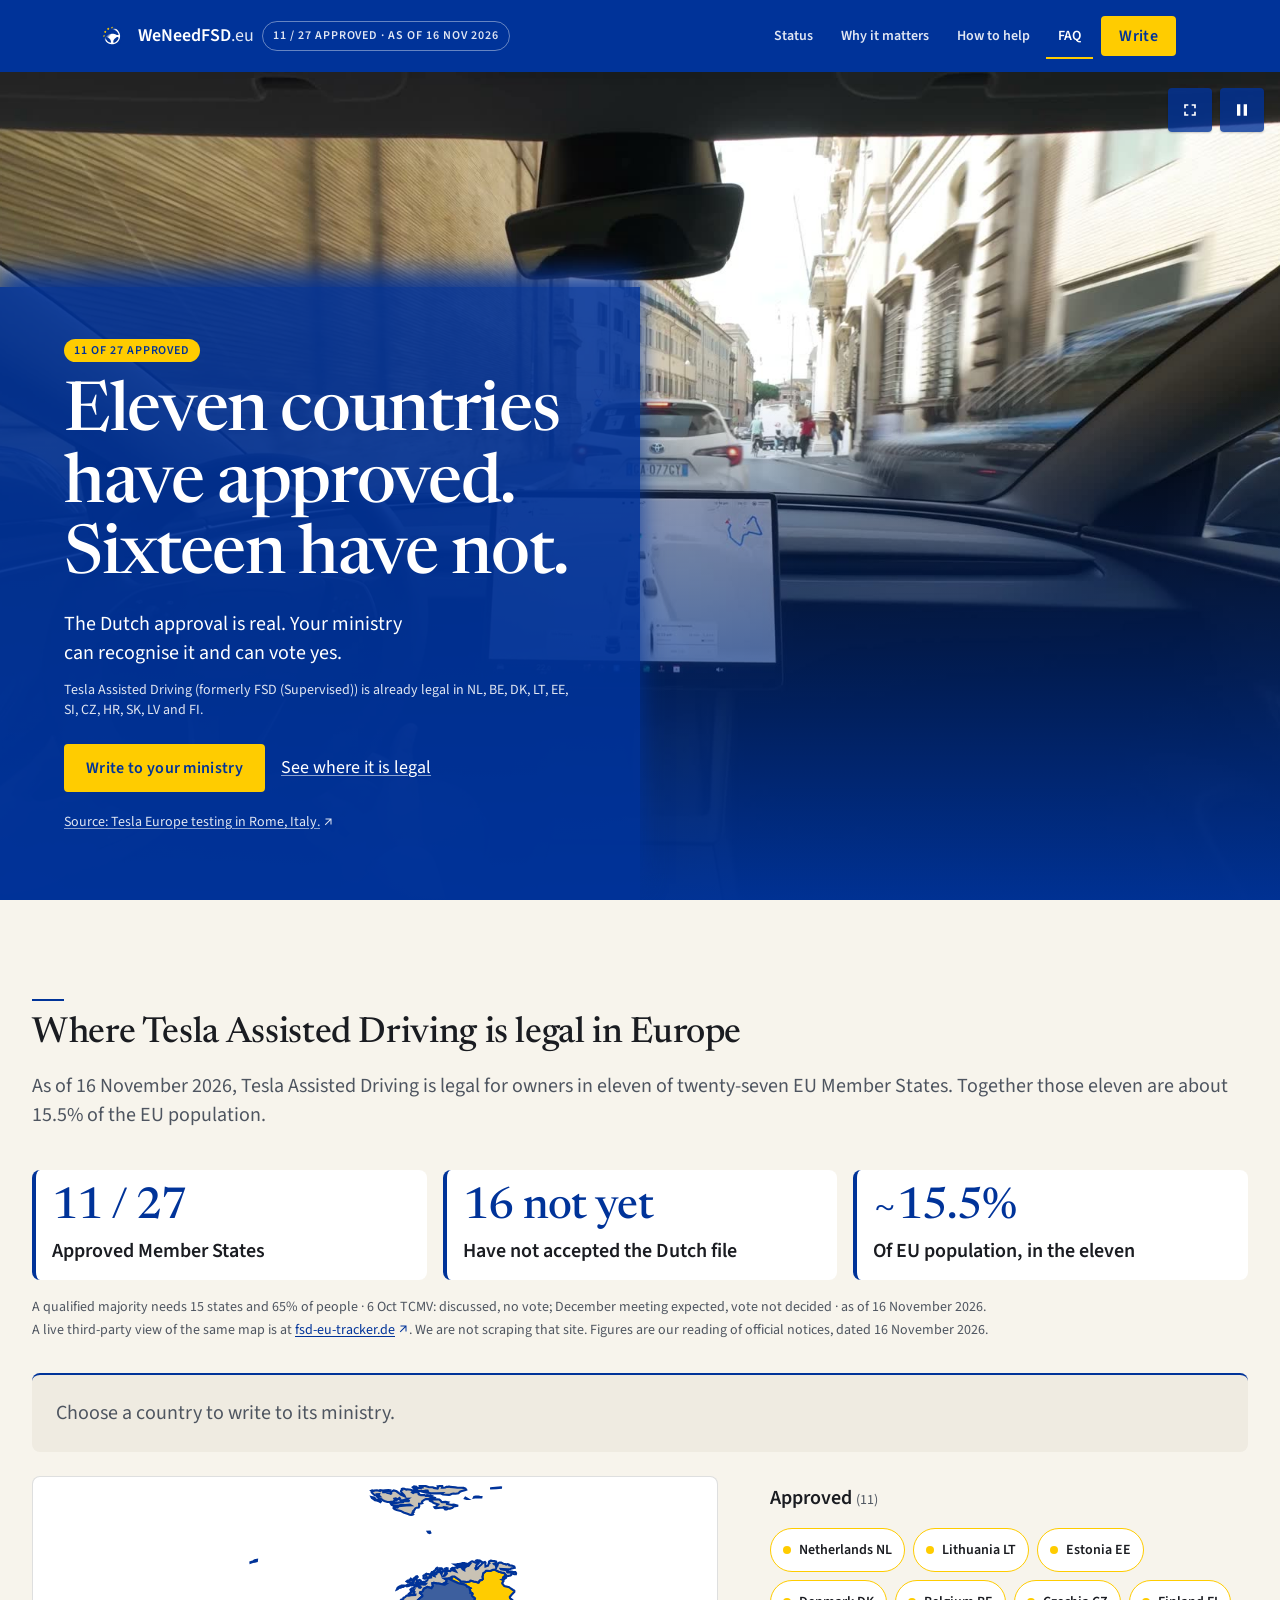
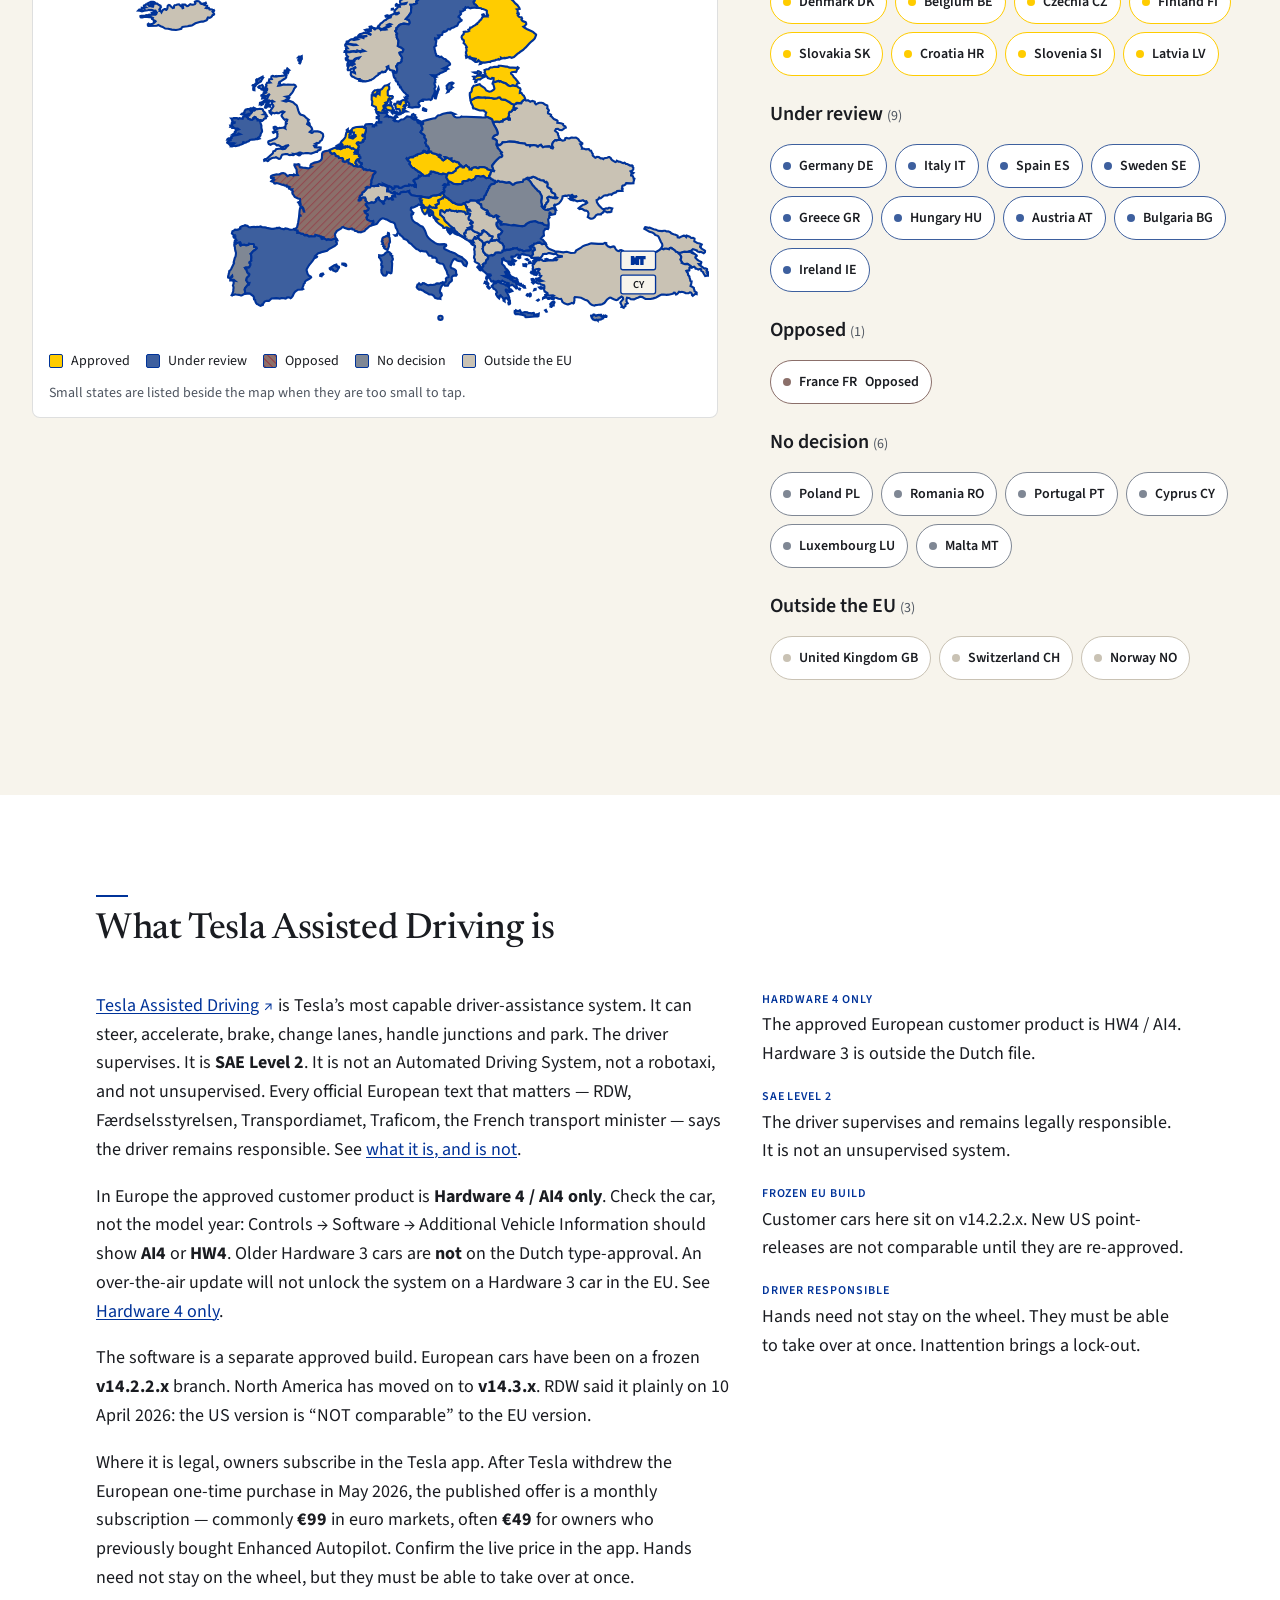
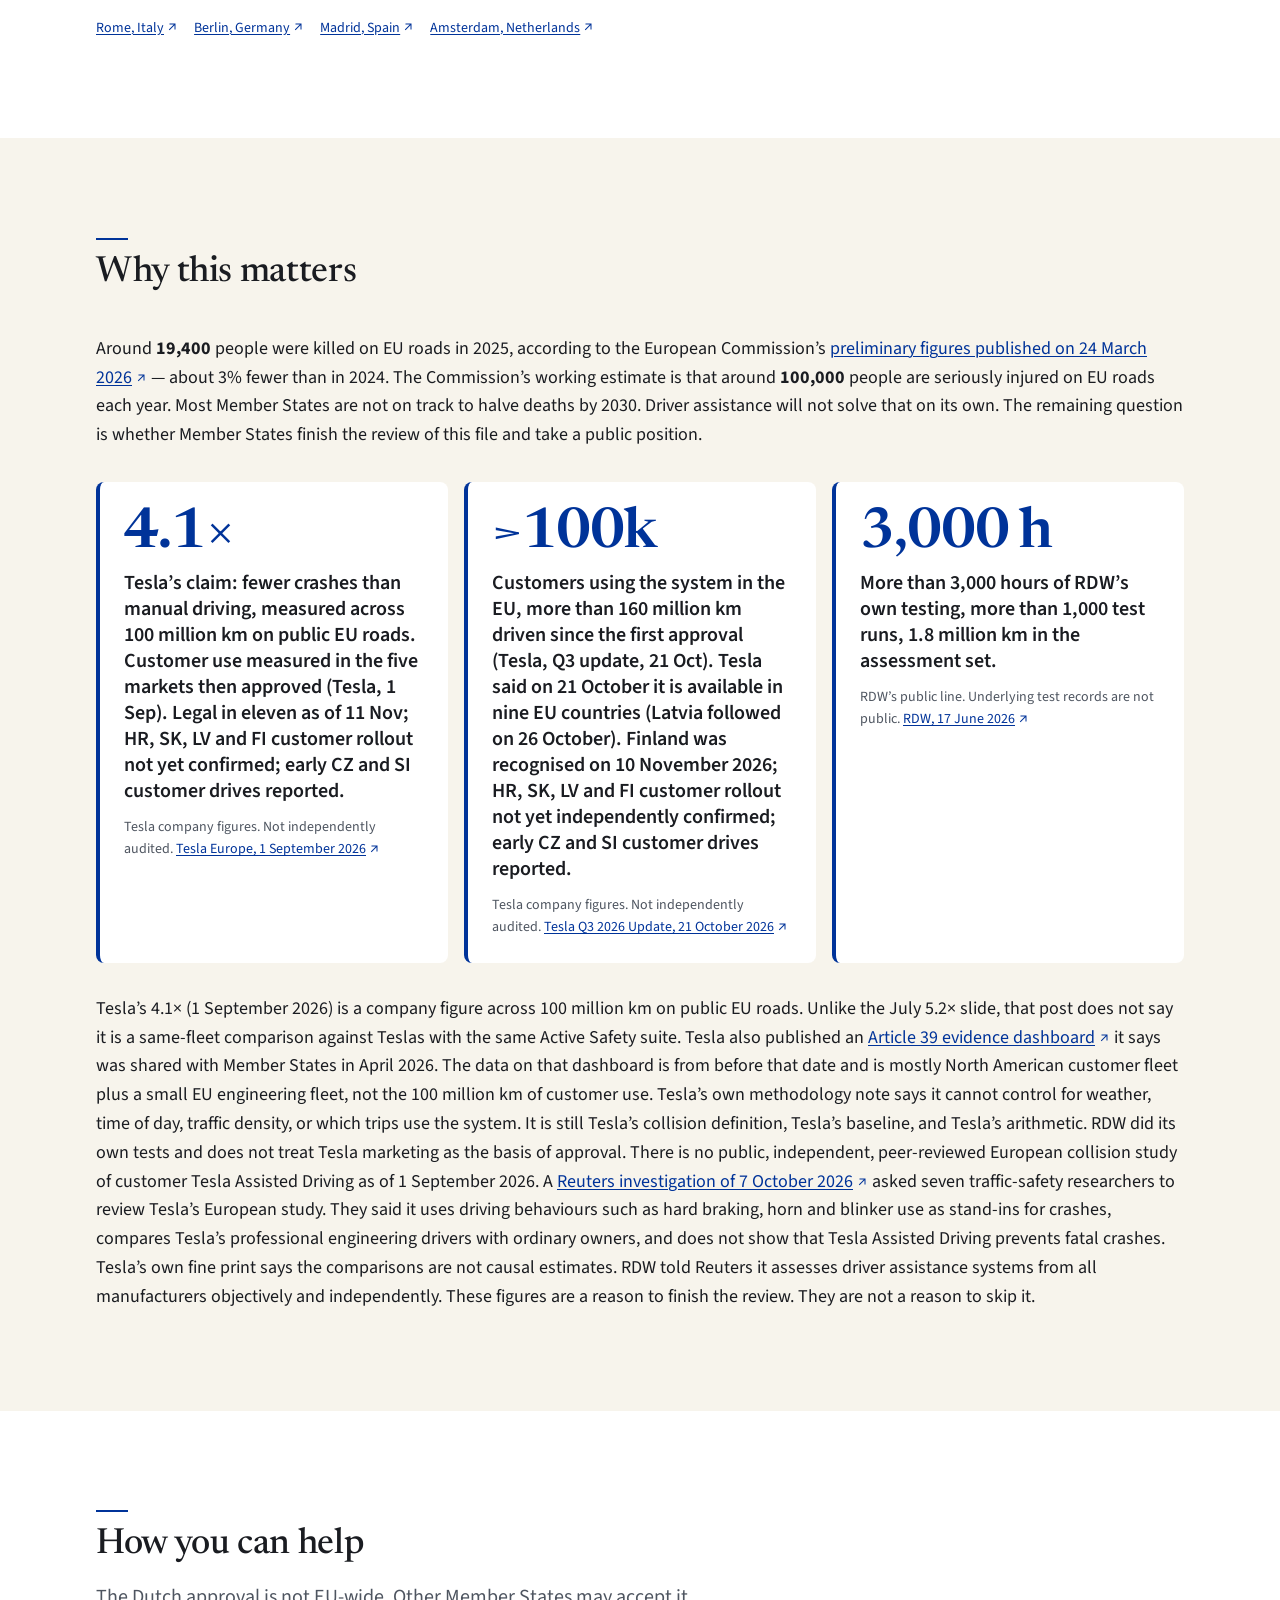
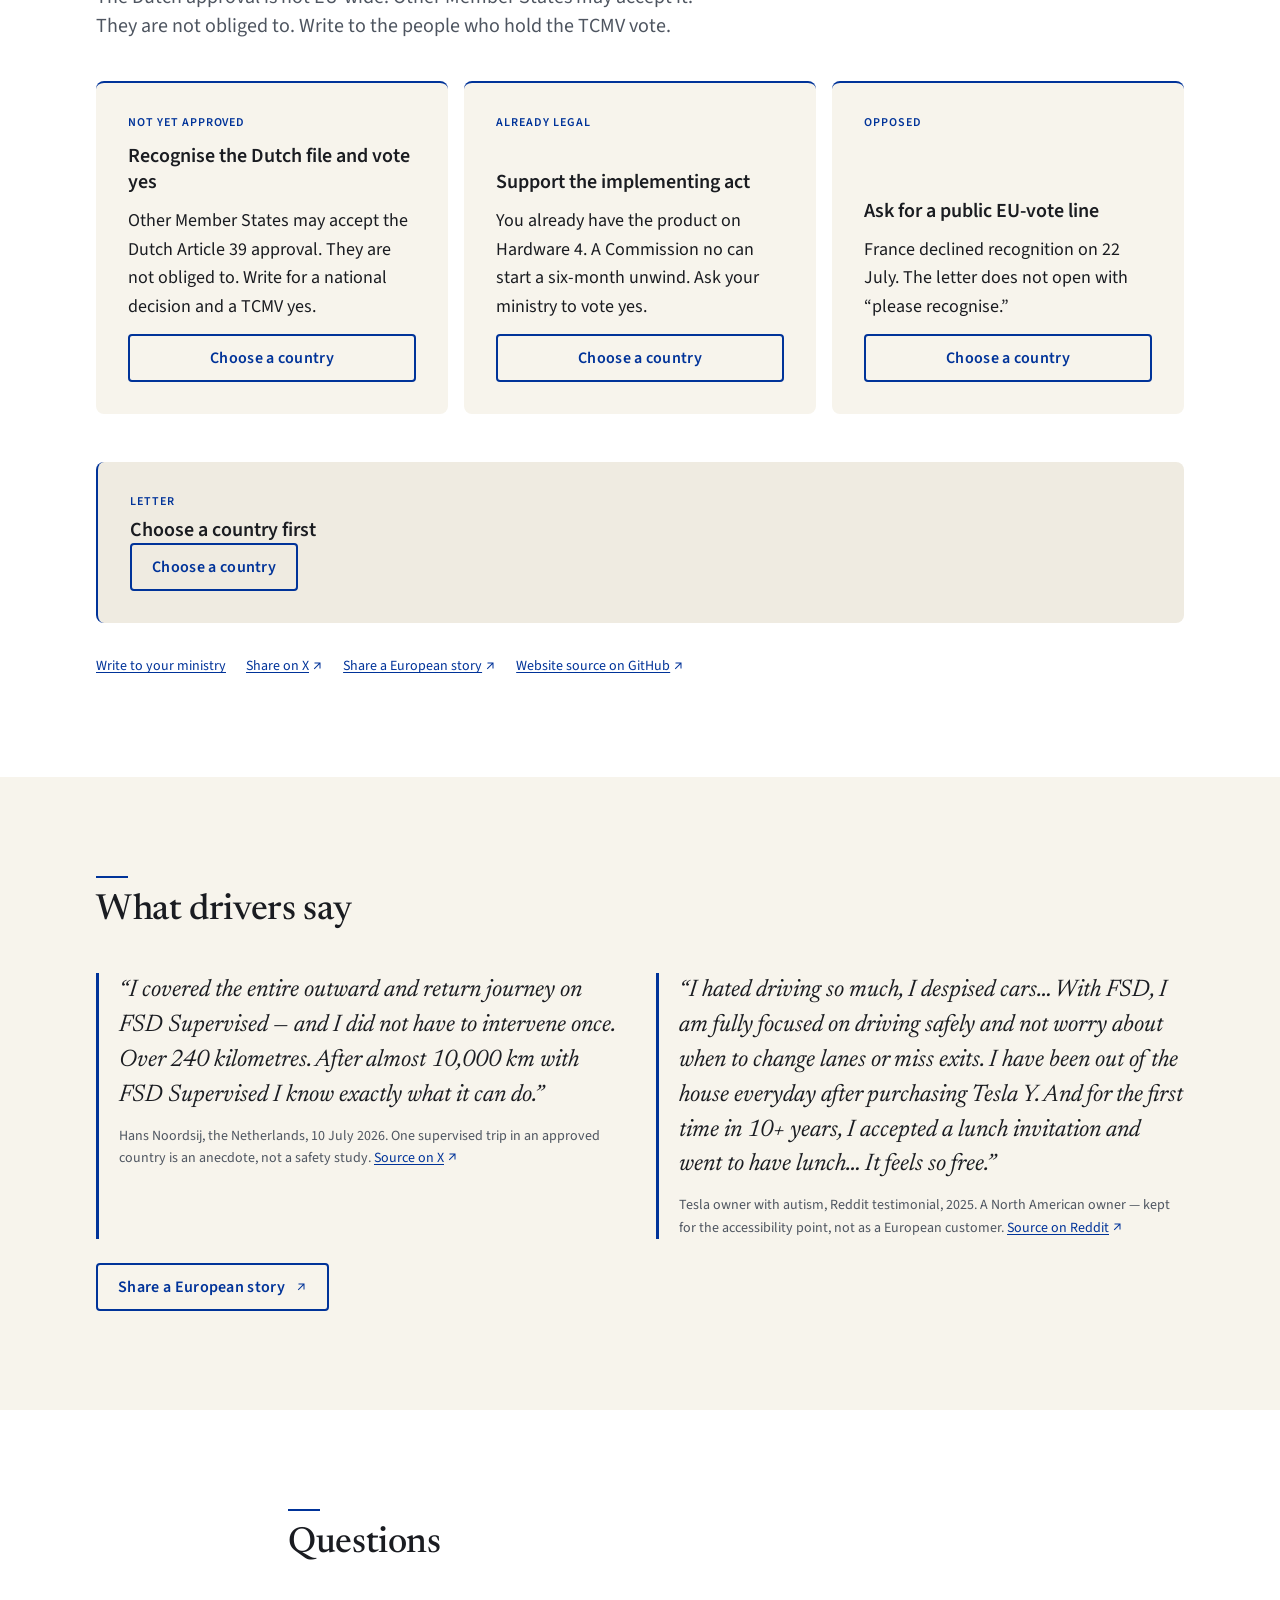
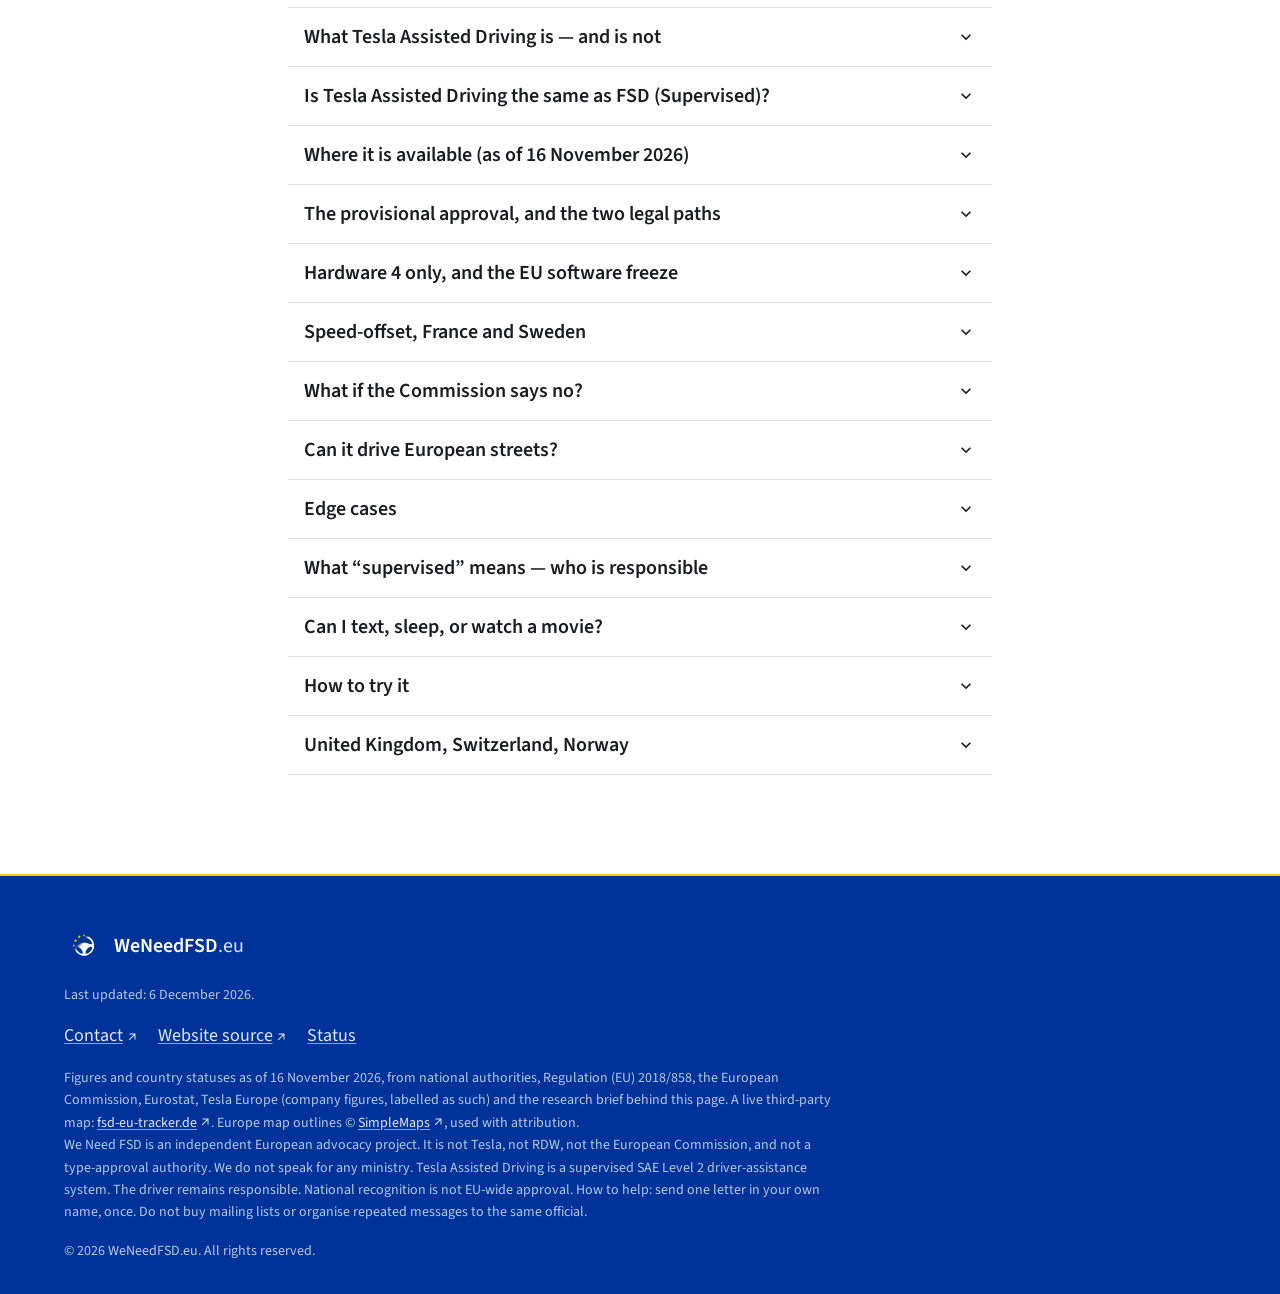
==== index.html @ c9758486 "Hungary: government announces official test programme (15 Nov) — not approved Record Portfolio’s 15 " ====
<!DOCTYPE html>
<html lang="en">
<head>
  <meta charset="utf-8">
  <meta name="viewport" content="width=device-width, initial-scale=1">
  <title>WeNeedFSD.eu — Eleven countries have approved. Sixteen have not.</title>
  <meta name="description" content="Tesla Assisted Driving (formerly FSD Supervised) is legal in eleven EU countries. Write to your ministry. 6 Oct TCMV discussed it with no vote; the next meeting is expected in December, and whether it will hold a vote is not yet decided.">
  <meta name="keywords" content="Tesla, Tesla Assisted Driving, FSD Supervised, Europe, Article 39, TCMV, RDW, road safety, SAE Level 2, Netherlands, Germany, France">
  <meta property="og:title" content="WeNeedFSD.eu — Eleven countries have approved. Sixteen have not.">
  <meta property="og:description" content="Tesla Assisted Driving (formerly FSD Supervised) is legal in eleven EU countries. Write to your ministry. 6 Oct TCMV discussed it with no vote; the next meeting is expected in December, and whether it will hold a vote is not yet decided.">
  <meta property="og:image" content="img/thumbnail.png">
  <meta property="og:url" content="https://weneedfsd.eu">
  <meta property="og:type" content="website">
  <meta name="twitter:card" content="summary_large_image">
  <meta name="twitter:title" content="WeNeedFSD.eu — Eleven countries have approved. Sixteen have not.">
  <meta name="twitter:description" content="Tesla Assisted Driving (formerly FSD Supervised) is legal in eleven EU countries. Write to your ministry. 6 Oct TCMV discussed it with no vote; the next meeting is expected in December, and whether it will hold a vote is not yet decided.">
  <meta name="twitter:image" content="img/thumbnail.png">
  <link rel="icon" href="img/favicon.png" type="image/png" sizes="32x32">
  <link rel="apple-touch-icon" href="img/favicon.png">
  <link rel="preconnect" href="https://fonts.googleapis.com">
  <link rel="preconnect" href="https://fonts.gstatic.com" crossorigin>
  <link href="https://fonts.googleapis.com/css2?family=Newsreader:opsz,ital,wght@6..72,400;6..72,500;6..72,600;6..72,400i&family=Source+Sans+3:ital,wght@0,400;0,500;0,600;0,700;1,400&display=swap" rel="stylesheet">
  <link rel="stylesheet" href="css/styles.css">
  <script>
    if (window.matchMedia("(prefers-reduced-motion: reduce)").matches) {
      document.documentElement.classList.add("reduce-motion");
    }
  </script>
</head>
<body id="top">
  <a class="skip-link" href="#main">Skip to content</a>

  <header class="site-header">
    <div class="wrap site-header-inner">
      <a class="brand" href="#top" aria-label="WeNeedFSD.eu, home">
        <img src="img/logo.svg" width="32" height="32" alt="">
        <span class="brand-word">WeNeedFSD<span class="eu">.eu</span></span>
      </a>
      <p class="status-chip" aria-hidden="true">11 / 27 approved · as&nbsp;of 16 Nov 2026</p>
      <nav id="primary-nav" aria-label="Primary">
        <ul id="nav-list">
          <li><a href="#status">Status</a></li>
          <li><a href="#why">Why it matters</a></li>
          <li><a href="#help">How to help</a></li>
          <li><a href="#faq">FAQ</a></li>
          <li class="nav-write-mobile"><a href="#status" data-write>Write to your ministry</a></li>
        </ul>
      </nav>
      <a class="btn btn-primary btn-compact" data-write href="#status">Write</a>
      <button class="nav-toggle" type="button" aria-expanded="false" aria-controls="primary-nav" aria-label="Menu">
        <svg class="icon-menu" viewBox="0 0 24 24" fill="currentColor" aria-hidden="true"><path d="M3 6h18v2H3V6zm0 5h18v2H3v-2zm0 5h18v2H3v-2z"/></svg>
        <svg class="icon-close" viewBox="0 0 24 24" fill="currentColor" aria-hidden="true" hidden><path d="M18.3 5.71 12 12.01 5.7 5.7 4.29 7.11 10.59 13.4 4.29 19.7 5.7 21.11 12 14.83 18.29 21.11 19.7 19.7 13.41 13.4 19.71 7.11z"/></svg>
      </button>
    </div>
  </header>

  <main id="main" tabindex="-1">
    <section id="hero" aria-labelledby="hero-title">
      <video id="hero-video" autoplay muted loop playsinline poster="img/hero-poster.jpg" aria-hidden="true">
        <source src="videos/rome.mp4" type="video/mp4">
      </video>
      <img id="hero-poster" src="img/hero-poster.jpg" alt="Tesla Assisted Driving in Rome">
      <button type="button" class="hero-media-btn hero-media-btn--fs" id="hero-fs" aria-label="Watch larger" hidden>
        <svg viewBox="0 0 24 24" fill="currentColor" aria-hidden="true"><path d="M7 14H5v5h5v-2H7v-3zm12-9h-5v2h3v3h2V5zM7 7h3V5H5v5h2V7zm10 10h-3v2h5v-5h-2v3z"/></svg>
      </button>
      <button type="button" class="hero-media-btn" id="hero-pause" aria-label="Pause video">
        <svg class="icon-pause" viewBox="0 0 24 24" fill="currentColor" aria-hidden="true"><path d="M6 5h4v14H6V5zm8 0h4v14h-4V5z"/></svg>
        <svg class="icon-play" viewBox="0 0 24 24" fill="currentColor" aria-hidden="true" hidden><path d="M8 5v14l11-7L8 5z"/></svg>
      </button>
      <div class="hero-copy">
        <p class="hero-kicker">11 of 27 approved</p>
        <h1 id="hero-title">Eleven countries have approved. Sixteen have not.</h1>
        <p class="dek">The Dutch approval is real. Your ministry can recognise it and can vote yes.</p>
        <p class="hero-locator">Tesla Assisted Driving (formerly FSD (Supervised)) is already legal in NL, BE, DK, LT, EE, SI, CZ, HR, SK, LV and FI.</p>
        <div class="hero-actions">
          <a class="btn btn-primary" data-write href="#status">Write to your ministry</a>
          <a class="text-link-on-navy" href="#status">See where it is legal</a>
        </div>
        <a class="hero-source" href="https://x.com/teslaeurope/status/1933091243711410387" target="_blank" rel="noopener">Source: Tesla Europe testing in Rome, Italy.<span class="visually-hidden">, opens in a new window</span><svg class="ext-arrow" viewBox="0 0 24 24" fill="currentColor" aria-hidden="true"><path d="M7 7h8.59L5.7 16.89l1.41 1.41L17 8.41V17h2V5H7v2z"/></svg></a>
      </div>
    </section>

    <section id="status" class="section section--paper" aria-labelledby="status-title">
      <div class="wrap-wide">
        <div class="section-head">
          <h2 id="status-title">Where Tesla Assisted Driving is legal in Europe</h2>
          <p class="dek">As of 16 November 2026, Tesla Assisted Driving is legal for owners in eleven of twenty-seven EU Member States. Together those eleven are about 15.5% of the EU population.</p>
        </div>

        <div class="status-counters">
          <article class="stat-card stat-card--compact" id="counter-approved">
            <p class="stat-value">11 / 27</p>
            <h3 class="stat-label">Approved Member States</h3>
          </article>
          <article class="stat-card stat-card--compact" id="counter-pending">
            <p class="stat-value">16 not yet</p>
            <h3 class="stat-label">Have not accepted the Dutch file</h3>
          </article>
          <article class="stat-card stat-card--compact" id="counter-share">
            <p class="stat-value">~15.5%</p>
            <h3 class="stat-label">Of EU population, in the eleven</h3>
          </article>
        </div>
        <p class="status-qualifier">A qualified majority needs 15 states and 65% of people · 6 Oct TCMV: discussed, no vote; December meeting expected, vote not decided · as&nbsp;of 16 November 2026.</p>
        <p class="status-source">A live third-party view of the same map is at <a class="text-link" href="https://fsd-eu-tracker.de/en/" target="_blank" rel="noopener">fsd-eu-tracker.de<span class="visually-hidden">, opens in a new window</span><svg class="ext-arrow" viewBox="0 0 24 24" fill="currentColor" aria-hidden="true"><path d="M7 7h8.59L5.7 16.89l1.41 1.41L17 8.41V17h2V5H7v2z"/></svg></a>. We are not scraping that site.</p>

        <p class="visually-hidden" id="status-live" aria-live="polite"></p>

        <div class="status-layout">
          <div id="status-panel">
            <p class="panel-empty">Choose a country to write to its ministry.</p>
          </div>
          <a class="skip-list" href="#what">Skip country list</a>
          <div class="status-map" aria-hidden="true">
            <!-- Europe outlines: SimpleMaps free SVG (simplemaps.com/resources/svg-europe), used with attribution. -->
<svg xmlns="http://www.w3.org/2000/svg" viewBox="0 0 1000 684" aria-hidden="true" focusable="false">
  <defs>
    <pattern id="hatch-opposed" patternUnits="userSpaceOnUse" width="8" height="8" patternTransform="rotate(45)">
      <rect width="8" height="8" fill="#8B6F6A"/>
      <line x1="0" y1="0" x2="0" y2="8" stroke="#9B1B30" stroke-width="3.2" stroke-opacity="0.45"/>
    </pattern>
  </defs>
  <path id="map-AL" class="map-country is-noneu map-neighbour" data-iso="AL" d="M654.7 528.1l0.5 0.4 2 2.9 1.4 0.5 1.9 1.3 1.4 3.2 0.1 2.2-0.5 2.6 0.3 2.1-0.8 0.8 0.7 2 0.2 1.9 1.2 2.2 1.2 1.1 1.3 2.4 1.6-0.2 1.3 1.1 0 1.1 1.1 1.8-0.8 2.6-1.7 0.8-1.2 3.1-0.3 2-0.6 0.5-1.9 0.3-1.7 1.3 1 2.2-0.9 0.7-0.3 1.5-0.7 0.7-2.7-0.9-0.7-2.5-1.7-2.7-4.9-2.6-1.2-1.1 0.4-1.5-0.1-1.4-1.4-2.4 0.3-2.6 0.8-2.2-0.3-2.7 0.1-2.1-0.7-2.9 0.5-2.1 0.9-1.3-0.2-2.2-1.5-1.1-1.6-0.2 0-3.1-0.3-0.6 1.7 0-1.7-2.8 3.2-5.3 1.1 0.3 0.8 2.1 3.4-1.2z" pointer-events="none"/>
  <path id="map-AD" class="map-country is-noneu map-neighbour" data-iso="AD" d="M423.4 528.8l-2.8 1.1-0.7-0.4 0-2.1 0.9-0.7 2.6 0.6 0 1.5z" pointer-events="none"/>
  <path id="map-AM" class="map-country is-noneu map-neighbour" data-iso="AM" d="M974.6 572.4l-3.2-2.8-2.3-1.7-1.6-0.7-3.5 0.4-2.9-0.9-1.8-0.9 0.5-0.6-1.9-3-0.8-1.9 1-1.4 0.2-2.3-1.7-3.3-1.7-1.2-1.3-1.6 4.4-0.3 5.3-1.3 3.2 0.3 1.1-0.2 3.5-0.1-0.5-0.7 2.3-0.5 1.3 1.5 1.6 1-0.9 0.9 2.3 1 1.2 0 3.3 2.5 0 0.7-1.9 1.5-0.2 1.1 3.2 3.4 2.4 1.4 3.2 1.5 0.2 0.9-0.9 2.5-3 0 0.6 0.9 1.9 1.2 6.1 4.4 1.5-0.3 2.2 0.9 0.2 1.3-1 1.4 1.9 1.4 0.8 1.5-1.8 0.5 1.4 1.5 0.5 2.6-2.2-0.1-2.5 0.5-3-4.7 0.1-1-3.1-2.1 0.1-1.7-0.8-1.2-1.7 0.2-1.9 0.9-2.9-1.6-1.2 0.2-0.3-1.1-1.8-1.7-3.2 0.9z" pointer-events="none"/>
  <path id="map-AT" class="is-review map-country" data-iso="AT" data-status="in_review" d="M607.8 434.9l-0.9 2.4 0.1 0.8 1.6 2.9 2.3 2.9-0.6 0.7-0.6 1.9 0.7 2-3.9 0.3-2.5-0.9-1.3 1.4 2.6 0.7 0.5 1.1-0.5 1.4-2.2 1.2 0.4 1.5-0.5 0.7 1.1 1.6-0.3 1.8-2.5 0.5-1.8 1.7-1.3 0.9-0.1 1.9-2.4-0.5-1.6 0.2-2.3 1.1-2.8-0.2-2.6 0.2-1.9 0.7-1 1.3-3 1.2-5-0.7-5-0.9-2.6-0.5-4-0.3-8.6-1.5-1.1-0.5-3.1-3.5 0-2.3-4.7 1.5-3.1-0.2-3.4 0.3-1.4 0.6-1.2 2.2-1.1 0.4-2.1-0.4-0.9-0.8-3-0.3-0.5-1.5-0.8-0.3-2 1.9-2.3-0.4-1.5-0.8-0.4-1-3.3-0.8 0.3-0.8-1.1-2.5 1-3-0.9-0.7 1.7-0.5 0.7-0.5 3.5 1.6 0.9 1.4 1.2 0.3-0.1 1.3 1.6-0.5 1-1.6 0.2-1.9 2.8-0.1 2.7 0.4 1.4 1.9 3.8-0.5 1.1-0.9 3.9-1.5 5.7-0.5 0.1-1.4 2 0.3 1.5 0.8 2.5-0.5 1.1 0.5 0.2 1.1 1.2 0.9 1.7 0.4 0.3-1.5-0.3-1.9-1.7-0.3 0.6-1.3-0.1-1.3-2.5-2.8 0.6-1.3 3.1-1.8 2.9-0.8 1-1 0.7-2.9 2.3 0.9 1.3-0.9 0.2-2.8 2.2 1.2 0.8 1.3 3.9 0.4 1.4-0.7 2.5 0.4 0.1-1.1 1.3-1.6 1.2 0 0.3-3.2 1.2-0.2 1.6 0.8 1.4-0.4 4.8 1.7 1.5-0.1 3 1.7 3.8 0.2 1.2-0.9 5.1 1.5 1 1.6z"/>
  <path id="map-BE" class="is-approved map-country" data-iso="BE" data-status="approved" d="M470 401.8l1.6-0.5 0.8 0.8 1.2 0.1 3 2.3-0.4 1.5 1.7 0.7 0.4 2-2.3 1.3-0.6 1.7-1.7-0.7-1.3 1.3-1.4 2.5-0.2 1.7 2 2.4-1.1 1.7-3.4 0.4-2.8-2.6-3.3-1.5-1.7-0.1-0.4-2-0.6-0.6 0.8-2.7-1.9 0.6-0.5 1.4-1.3 0.6-2.2 0.3-2.3-0.3-0.5-0.6 0.7-1.4-0.7-0.7 0.4-1.6-1.6-1.1-3.6-0.4-0.9 0.3-0.6-2-4.2-1.1-0.5-2-1.6-1.8-3.2 1-2.9-2.4 0-1.2-0.9-2.2 5.1-2.5 4.7-1.7 0.3 1.3 1.2 0.7 1.2-0.6 3.9 1.1 3.2-1.5 0.6-1.2 2.1 0.3-0.2-0.9 1.4-0.7 1.5 0.8 1.5-1 1.1 1.3 2.5-0.8 0.5 1.6 2.6 1.4 1.9-0.4 1.7 1.3 2.6 1.1-1 2.9-1.1 1.3 0.7 1.1z"/>
  <path id="map-BG" class="is-review map-country" data-iso="BG" data-status="in_review" d="M759.6 509.6l0.2 3.7-0.9 1.8-2-0.6-2.2 0.5-1 2-1.2 1.2 0 2.6 0.4 4.2-1.6 0.7-2.9 3.7 3 1.8 1.7 2.2 2.4 2.5 0.5 1.2-1.7-0.2-0.9 0.4-1.8 0-1.5 0.6-3.4-2.5-3.5 0.3-1.5 1.1-3.4 0.4-1 2.2-1.9 0.3-0.3 1.4-1.6-0.5-1.6 1.1 0.7 1 0.9 2.7-0.2 0.8-2.5 1.2-1.8-0.3-3.2 0.4-3.4 0.9-1.7-1.1-3.7-1.2-0.9 0.6-2.4-1.4-1.2-1.7-1.6 0.5-4.2-0.1-0.2 0.9-1.9 0.2-3 1.1-2.6-0.2-2.4 0.2-1 1-3-0.2 0-4.2 0.5-1.7-0.9-1-1.7-3.3-3.4-1.8-3.3-3.2 1-0.3 1.1-1.7-1.4-2.9 0-3.3 1.1-0.6 1.8-0.1 1.1-1.6 1.6-1.7 0.3-1.4-1.6-1-1.3-1.6-2.9-1.5-2.4-3.9-0.6-2.4 0.4-2.3 2.1-1 0.2-1.9 0.9-0.7 4.3 2.5-1.8 2 0.9 1.8 3.7-0.6 3.9 0.3 5.3 1 3.5 0.4 2.5-0.5 9.4 1.7 4.2 0.2 2.3-0.6 1.6-0.9 1.2-1.6 3.3-2.1 3.2-1.2 4.4-0.9 2.9-0.4 4.5 2.3 3.2 0.4 0.9 0.6 1.7-0.5 2.5 2.6 2.2 0.7 2.6 0.5 2 0z"/>
  <path id="map-BA" class="map-country is-noneu map-neighbour" data-iso="BA" d="M638.2 492.2l2.8-0.7 1.5 0.8-0.5 2.5-1.6 2.7-0.1 2.6 0.5 0.8 2.4 1.2 3.3 2.9-0.3 0.8-3.1-0.1-0.5 0.8 3.2 3.7-0.2 2.2-2.5-0.3-0.7 0.8-3.2 0.5 1.4 2.2-2.3 0.2-2 1.7-0.5 1.7 0.1 1.5-1.7 0.2-0.5 0.7 0.6 3 1.1 1.6-0.1 0.8-1.1 1-1.7-0.7-6.2-3.8-0.6-0.9-1.6 0.1-1.1-0.6 0.3-1.6-3-2.5-1.5-1.6-0.4-2.2-2.4-1.1-5-4.1-1.7-2-2.8-2.3-2.3-2.4-1.3-4-3.4-3.2-1.9-1.3-0.1-1.4 0.3-5 1.2-0.6 1.8 0.4 1.7 1.8 1.8 1 2.7-3.2 3.2 0.3 1.5-1.2 2.7 1.6 2.5 0.1 2.8 0.7 1.7-0.6 1.6 1.3 2.2-1 1.8 0.3 1.8-0.2 2.6 0.7 2.2 0.2 1.1 0.8 1.3 2.2 2.2 0.2z" pointer-events="none"/>
  <path id="map-BY" class="map-country is-noneu map-neighbour" data-iso="BY" d="M724.5 321.5l1.8 1.3 1.2-0.4 1.9-0.1 3.1 2.2 1.6-0.9 1.5-0.3 3.6 1.2 0.2 2.3 1.7 1.5 2.1-1.3 2.7-1.1 3.4 0 2.7 0.9 2.4 1.8 3.5 1.4 0.4 2.5-0.6 1.8 2.1 2.1 0.5 1.3-1.3 2 0 2 4.1 2 0.5 0.5-0.5 1.8 1.4 0.6 1.8 2.4 1.5 1.4 4.9 2.1 0.7 0.8-0.4 2.8 5.3 0.5 3.2 1.3 0 1.1 0.7 1.1 2.8 1.4 0.6 1.7-2.6 1-0.3 0.9-3 1.8-3.5-0.2-2.4-1.5-2.9 0.1-1.4 2.7 3.9 3.3 0.6 1-0.2 1.5 1 1.5 0.5 3.3 1.6 1.4 1.3 1.8-5-0.1-1.4 0.8-1.7-0.4-1.1 0.5-2.2 2.3-0.8 1.2-1 3.3 1.8 3.6-0.8 1.4-2.7-0.9-0.5-1.2-2-1.1-7.1 0.6-2.3 0.8-0.6-0.5-2.5-3-3.8 1.6-0.6 1.1-1-0.3-0.8-1.3-5.1-1-1.9 0.7-1.9-0.5-1.2 1.7-0.8-1.4-1.1-0.4-3 0.1-1-0.3-1.8-2.1-2.3 0-6.1-0.9-6.5-1.5-7.8-0.4-2.4 0.1-2.3 0.5-5.9 0.5-0.8 1.4-1.6 1.6-1.9 1.2-1.1-0.5-1.9-0.3-1.1 0.5 0.1 1.4-1-1.6-0.1-1.3 0.8-1.5-0.4-1.1 0.2-2.4-0.8-1-1.8-1-3.3-1.3 0-1.2 2-2.7 0.8-0.5 4-1.7 0.6-1.6-0.9-3.9-1.7-3.6-2.9-4.9-2.1-5.1 2.9 0.4 1.6-0.3 3.7-0.3 1.6 0.9 3.3-1.3 1.8 0.1 0.8-2.6 2 0.2 1.4-1.2 2.1-0.5 1-0.7 1.7 2.3 2-0.2 0-1-0.9-1.1-1.9-0.5 0.5-2 1-1.5-0.4-2.3 1.1-3 2.6-0.6 0.8-0.6 1-2 3.6 0.1 0.4-1.1 1.3-1-3.9-1 0.7-3.1 0-1.8 2.6-0.6 1.2-1.5 1.1-0.3 3 0.4 3.1 0.1 0.4-1.7 2.5-2.4 1.4-0.8 1.3-0.2z" pointer-events="none"/>
  <path id="map-CH" class="is-noneu map-country" data-iso="CH" data-status="non_eu" d="M514.1 449.1l0.8 1.1 2.6 1.3 1.2 0 0.9 0.7-1 3-0.5 1.5 0.1 1.7 1.2 0.1 3.3 0.8 0.4 1 1.5 0.8 2.3 0.4 2-1.9 0.8 0.3 0.5 1.5-0.5 3.1 0.5 1.8-1.9-0.2-1-0.9-1.3 0.3-0.6 1.8 1.5 3.5-1.2 0.3-1.4-1.9-0.7-0.1-2.9 1.1-2-0.8-0.8-2.1-2 0.1 0 2.9-0.5 1.1-2.2 2.6-0.2 1 0.7 1.7-1.2 0.7-0.9-1.4-1.3-1.2 0.4-1.2-2.2-0.6-2.4-2-0.2-2.5-1-0.6-3.4 2.9 0.6 1.5-1.6 2.2-2.4 1.4-3.1-0.8-2.6 1-2.4 0.5-1.4-0.7-0.9-1.4-2.3-2.3 0.5-1.7-0.8-2.2-2.2-0.3-1.9 0.1-2.3 1.5 0.5 1.3-2.3 1.6-1.4-0.1 0-1 1.5-1 0.3-1.5-0.8-0.7 1.1-2.9 3-2.2 0.5-2.9 2.1-0.9 3.8-4 0.6-0.9-1.3-1.1 1.8-1.4 1.1 0 0.8 0.8 2.7-0.3 0.8-1.4 1.5-0.7 1 0.3 2.8 0.1 3.3-0.6 2.6 0.2-0.2-1.5 1.3-1.2 1.3 0 1.4 1 0.8-0.2 1.1 0.9 3.7-0.2z"/>
  <path id="map-CZ" class="is-approved map-country" data-iso="CZ" data-status="approved" d="M578.9 400.5l2.1-0.4-0.1-1.9 3.3 0.8 0.3 1.1 1 1.1 4.6 1.1 2.7 1.1 0.8 0.9 3.2-0.7 1.8 1.2-0.7 1.1-1.6 1.2 1.6 0.9 2 1.8 1.5 1.9 1 0.4 3.5-2.5-1.7-2.4 1.3 0 2.2 0.6 3.3 1.9 3.6-0.7 0 1.6-1.4 0.5 2.7 2.3 1 0.6 1.8-1 3.5 1.8 0.5-0.2 2.7 0.8 0.5 1.8 2.8 2.2 0.5 1.6-2.8 0.3-2 1.5-0.6 0.8-2.3 1.2-0.7 3-1.6 0.8-2.1 1.9-1.5 0.7-1.7 0.2-3.6-0.5-1.4 1.2-1.1 2.8-1-1.6-5.1-1.5-1.2 0.9-3.8-0.2-3-1.7-1.5 0.1-4.8-1.7-1.4 0.4-1.6-0.8-1.2 0.2-0.3 3.2-1.2 0-1.3 1.6-0.1 1.1-2.5-0.4-1.4 0.7-3.9-0.4-0.8-1.3-2.2-1.2-0.6-0.7-2.9-2.2-1.3 0-1.3-1.6-2.5-1.5-2.9-2.6-1.3 0-2.3-2-1.8-2.7-1.4-1.5 1.2-1.7-0.6-1.6-2.3-1.3-2.5-3.4 0.5-0.7 1.9 2 1.9-2.6 1.1-0.6 2.6-0.6 2.1 0.4 0.8-1.3 2-0.3 0.6-1 1.6-0.7 1.1 0.1 0.6-1.2 4.4-1 3.5-1.5 1.9-0.6-1.5-1.5 0.8-0.6 2.2 0.4 1.5 1.5 0 0.9 1.4 0.6 0.9-0.7z"/>
  <path id="map-DE" class="is-review map-country" data-iso="DE" data-status="in_review" d="M567.9 355.2l-3.4-0.1-0.2-1.7-1.1-1-0.1-1 4.7 2.6 0.1 1.2z m-34.8-8.1l-1.8 0-1.4-0.7 0.8-1 1.7 0.4 0.7 1.3z m28.3 0.5l-1.3 0.7-1.3 0-1.3 1.3-2.1-1.1-0.5-1.1 0.1-2.2 0.6-1.4 2-0.9 0.9 1.2 1.7 0.6-0.5 1.7 1.7 1.2z m-46.6-6.6l1.8 0.7 1.6 1.6 0.1 1.4-1.7 1.6 3.2-0.3 0.8 1.2 1.7-0.4 4.5 1.8 3.2-0.9 0.7 1.4-0.6 1.5-2.2 1.6 1.4 1.2 2.1-0.2 3.6 0.9 3.3-2.5 1.1-0.5 3.6-0.3 5.1-4.5 5.3 0.9 1.5 1.9 3.7 2.1 3.2-0.2 1.3 2 0.8 2.5 1.9 1.3 2.8 0.5 0.7 2.6 1.8 4.1-0.3 2.7-1.9 1.8-0.7 1.6 1.6 1.4 3.3 2.1 1.4 1.7-0.6 2.6 2 2.3 0.8 1.9-0.7 2.6-0.8 1.1 1.9 3.1 0 1.6 2.2 0.9 1.6 3.2-0.4 2.3-1.6 3.6-0.9 0.7-1.4-0.6 0-0.9-1.5-1.5-2.2-0.4-0.8 0.6 1.5 1.5-1.9 0.6-3.5 1.5-4.4 1-0.6 1.2-1.1-0.1-1.6 0.7-0.6 1-2 0.3-0.8 1.3-2.1-0.4-2.6 0.6-1.1 0.6-1.9 2.6-1.9-2-0.5 0.7 2.5 3.4 2.3 1.3 0.6 1.6-1.2 1.7 1.4 1.5 1.8 2.7 2.3 2 1.3 0 2.9 2.6 2.5 1.5 1.3 1.6 1.3 0 2.9 2.2 0.6 0.7-0.2 2.8-1.3 0.9-2.3-0.9-0.7 2.9-1 1-2.9 0.8-3.1 1.8-0.6 1.3 2.5 2.8 0.1 1.3-0.6 1.3 1.7 0.3 0.3 1.9-0.3 1.5-1.7-0.4-1.2-0.9-0.2-1.1-1.1-0.5-2.5 0.5-1.5-0.8-2-0.3-0.1 1.4-5.7 0.5-3.9 1.5-1.1 0.9-3.8 0.5-1.4-1.9-2.7-0.4-2.8 0.1-0.2 1.9-1 1.6-1.6 0.5 0.1-1.3-1.2-0.3-0.9-1.4-3.5-1.6-0.7 0.5-2.2-1.2-5.1-2.3 1 1.6-3.7 0.2-1.1-0.9-0.8 0.2-1.4-1-1.3 0-1.3 1.2 0.2 1.5-2.6-0.2-3.3 0.6-2.8-0.1-1-0.3-1.1-1.3 0-1.5 0.6-2-0.2-2.4 0.3-1.5 1-1.8 1.4-5.5 3.5-3.8-0.1-1.3-1.6-0.6-4.8-0.8-2-1.4-3 0.6-2.1-0.1-0.3-0.9-1.4-0.4-1.8 0.7-3.5-4.3-1.4-0.1 0.6-3 0.9-0.9 0-1.4-2.8-1.1-1.5-1.6-0.3-2.2 0.6-1.7 2.3-1.3-0.4-2-1.7-0.7 0.4-1.5-3-2.3 0.6-2.4-1.9-1.2 0.5-0.8 2.2-1.6-0.7-1.2 1.3-2.8 0-1.2-3.1-4.1 0.7-1.1 1.8-0.7 2.3 0.8 4.5-1.3 0.7-1-1-0.9 0.3-0.9 2.6-1.6 0.6-2.6-0.8-1-2.6-0.3-0.7-1 0.6-1.6 3.1 0.1 1.1-3.8 0.7-1.7-0.1-4.3-1.7-1.4 0.5-2.7 1.1-1.4 0.9-0.4 4-0.3 4.5 0.1 1.9 2.2-0.6 1.2 1.6 0.3 0.9-2.4 1.4 0.8 1.1-0.1-0.5-1.7 0.2-1.6 0.9-1.4 3.3 0.6 3.6-0.3 0.1-0.6-2.8-0.5-0.9-1.1-0.2-3.9-1.5-0.8-1.6 0.3 0-1.5 3.4-1.1 0-1-3.4-3.8-0.2-1.6 2.7 0.1 5.2 1.3 3.1-0.7 1.5 0.4z"/>
  <path id="map-DK" class="is-approved map-country" data-iso="DK" data-status="approved" d="M533.5 340l2.1 1 2.4 0.3 0.4 1.9-3.5 0.7-5.1-2.1 0.1-2.5 2.3-0.2 1.3 0.9z m13.7-1.1l-2.3 0.1-1.9 1-0.3-1.2 1.6-1 1.2 0.2 1.7 0.9z m-28.8 1.2l-1.2 0.2-1.7-0.5-0.6-2.3 2.7 1.1 0.8 1.5z m8 2l-1.4-1.5 2.5-2.9 0.7-0.2-1.8 4.6z m50.1-4l-2.4-0.2-2.4-1 0.1-2 0.5-0.9 4.5 2.3-0.3 1.8z m-52.1-8.7l2.3 4.3-0.1 2.8-1.8 1.2-2.1 0-5.4-1.7-1.7-2.9-0.1-2.3 4.8-1.4 2.6 0.8 1.5-0.8z m23.3 0.2l-1 0.6-0.7-0.9 0.9-0.9 0.8 1.2z m-23.9-2.8l-0.9 0 0-3 1.5 1.6-0.6 1.4z m22.6 0l0.1 1.5-0.7 0.7-2 0.7-1.1 1.8 2 1.2 0.5 1.5-1 0.7-2.6 0.7 0 5.6-2.2 0.6-1.5-2.1-0.1-0.9-1.3-3.1-2-0.4-2.2 0.1-1.5-1.8 0.1-2.1-1-2-1.3-0.6 0.4-1.4 3.1-0.2 1.5-1.9 0-0.9 1.8-0.2 0.8 0.7 0.1 2.6 1.6 0.5 1.1-2.9-0.9-1.1 3.9-2.2 1.1-0.1 3 0.9-0.4 2.1 0.7 2z m-31.6 14.2l-1.5-0.4-3.1 0.7-5.2-1.3-2.7-0.1-0.5-2.1-0.8-1.4 1.1-0.3-0.9-3.9-3.2-1.3-2.5-1.4 0.5-5.6-1-2.3 0.1-6.9 1.3-0.1 3.1 0.8 1.5 0.9 0.6-1.9 1.6-1.6 2-0.8 1.6 1.3 0.3-4.5-1.6-0.5-1.3 0.4-1.3 1.9-1 2.4-1.9 0.2-1.5 0.7-2.4-1.4 0.1-1.4 1.6-1.9 2-1.9 2.2 0 1.6-0.6 3.9 0.1 2.8-1.3 2.8-3.6 1.5-1.5 3.3-0.5 3-1.7-0.8 2.5 1.2 1.7 0 3-0.9 1-1.4 2.5 0.2 5.6 2.5 1.5 4.1 0 1 1.1-0.7 2.2-2.6 1.4-0.9 0-1.4-1.1-1.1 0.9-1.2 5.1-2-0.1-1.2 0.5 1.4 1.2-1.3 0.8-3.4 3.1 1.1 3.4-0.2 0.9-1.5 1.3-0.6 1.1 2.3 0.3 1.3 2.9z"/>
  <path id="map-EE" class="is-approved map-country" data-iso="EE" data-status="approved" d="M655.5 285.3l3.9 0.2 4 1.8-1.8 0.7-3.7 2.5-0.3 0.5-2.6-0.1-1.4 0.2-1 0.9-0.9 2.8-1.6 0.5-0.3-0.9 1.6-1.8-1.5-1.4-1.9-0.7 0.9-1.8-1.6-1.6 1.5-0.2 1 0.5 2-0.5 0.5-1 3.2-0.6z m8.3 1l-0.9 0.2-2.4-1.1 1-1 1.9 0.5 0.4 1.4z m-5.4-4l-0.8 0.7-0.9-0.6-0.9 1.6-1.3 0.3-1.9-2.5-2.9-0.5-1.3-0.7 4.5-0.4 1.2-1.6 1.3 0.1 0.4 0.9 2.1 0.3 0.9 1-0.4 1.4z m53.2 18.9l-1.9-0.2-3.4-1-4 1.2-2.8-1.1-3.5-2.7-0.6-0.7-2.3-0.5-5.6-2.5-1.1 0.7-1.5-1-8.4 2.8 1-3.4 0.1-3.6-2.3-0.4-0.9 1.3-1.3 0.3-4.1-1.3-1.2-2.1-1.6-1.1-0.8-1.2 0-1.8-1.5-2 0.7-1.1-0.7-2.8 3-1.2 3.3-0.2 0.9-1.3 2-1.3 2.3 0.2 3.1-1 6.3 0.1 0.4-1.7 3.2 0 7.6 1.2 1.8 0 2.8 1.2 1.4 0.3 4 0 6.3 0.5 1.2-1 1.5 1.2-1 1.4-1.2 0.4-0.9 3.2-0.8 1-1.7-0.3-2.5 0.2-2 0.5-1.3 1.1 0.1 1.1 2.6 2.3 1.4 2.8 2.6 2.2 0.8 1.3 2.4 2.9 1.8 2.5-2.3 0.6-1.2 2-0.2 2z"/>
  <path id="map-FI" class="is-approved map-country" data-iso="FI" data-status="approved" d="M646.5 260l2 0.2-0.6 2.8-2.3-1.8 0.9-1.2z m-1.9 0.5l-2.1-0.6 0.9-0.8 1.2 1.4z m-6.5-2.7l-1.5 0.7-0.3-1.7 1.8 1z m25.5-62.9l-1.5 0.5-1.3-0.3-0.2-0.9 2-0.6 1 1.3z m30.1-54.6l-3.7 1.3 1.6 0.8 0.8 1.2-2 3.2 0.1 0.6 3.1 4 7.2 1.7 2.3 1.8 3.6 2.3 1.8 0.9 0.1 1.9-3 3-2.6 3.1-1.2 1.7 0.4 1.7 2.6 2.1 2.3 2.2 3 3.5 3 2.5 3 4.2 0.4 1.4-3.7 0.7 1.2 0.9-0.6 1.3 0.3 1.9-0.5 1.5 1.9 0.3 0.3 1.3-1.7 1 0 0.9 1.4 1.7 1 0.6 3.2 0.6 0.9 1.6-1 1.7 1.8 2.2 4.5 1.8 0.7 1.3 0.2 1.7-2.4 3-2 0.8 0.7 0.8 4.5 2.6 6.6 2.9 2.6 1.3 2.1 1.9 2.2 1.6 0.5 1-1.6 4.5-0.7 1.2-2.2 2.2-3.4 2.8-2.3 2.3-5.3 5.9-1.9 1.5-2.1 2.2-4.9 3.3-0.7 0.8-2.5 1.5-5.6 5.2-3.5 1-2.6-1.1-1.8 0.2-1.2 0.8-2.5 0.2-2 0.6-1-0.7-0.7 0.6-1.9 0.2-2-1 0.3 1.5-3.3 1.5-0.8-0.9-2 1-2.1 0.2-1.1 0.8-5.9 1.1-1.5 1.3-1.2-0.3-6.7 1.1-2.9-0.2-2.7 2-1.8 0.4 1.5-3-2.4-1.1-1.2-1.6-0.7 0.4-0.3 1.5-1.5 0.8-2-0.1-0.4-2.4 0.8-2.3-3.6-0.6-3.8-1.4-0.9-0.1-0.7-1.3-2 0.9-2.1-0.9-1.7-5.3 0-1.3 0.9-1.6-0.1-3.4-0.6-2 1.1-0.6-0.9-1.6-2.2-3-1.6-1.1 0.5-3.3-0.6-1.6-1.9-1.1-1.1-2.9 0.6-2.4 2.4-2.2 0-1.2 0.9-1.1-0.5-1.3 2.7-0.5 1 0.4 2.4-0.4 1.9-1-1.1-1.8 1.5-0.7 1.2-1.2-0.1-1 2.3-0.5 2.4-1.9 2.3-1.1 2.3-1.9 1.1-0.1 0.3-1.3 2.5-1.9 0.8-1.6 2.3-1.8 2.2-3.9 3.8-1.2 3.8 0.3-0.6-1.7 1-0.3-0.6-1.3-1-0.6 0-4.6-1.3-0.9-4.5-1.6-1.7-0.1-1.2-1.2-4.6-0.7-1.6-2.5-1.9-2.2-1.8-0.6-1.3-2.6 0-1.3 1.5-1.3-0.1-1.8 0.7-1.4-0.6-0.9-3.3-2.6-0.8-1.6 0.1-1.1 1-0.8-0.6-1.3-2.8-0.4 0.3-1.9-0.7-1.4-0.4-2.4 1.1-1-1.8-0.9-1.9-1.5-1.4-0.1-1.2-1.6-3.5-1.8-8.3-1.7-4.2-1.8-4.8-2.3-2.9-1.1-0.4-0.9-2.9-0.8 0.5-0.4 2.1 0 1.9 0.4 0.5-0.6-1-1.4 1.9-1.1 3.6 0 7.9 5.5 1.4 1.8 6.9 0.6 0.8 0.5 1.8-0.1 3.7-0.9 1.2-1.2 1.5 0.1 3.6 1.1 3.9 0.8 2.6 0.8 1.3-0.6 0.5-1.7 1.6-1.3 2.1-0.3 1.5-1.4-0.7-3.2 0.6-1.7 0.7-3.8 2.6-1.7 1.7-1.8 2.1-0.2 3.8 0.4 0.9-0.2 3.5-1.6 2.9-0.3 1.8 1.2 4.2 2 4.2 1.1 3.6 0.8 2.6 2.7-0.7 1-3.2 2.9 0 0.7 1.7 1.3z"/>
  <path id="map-GB" class="is-noneu map-country" data-iso="GB" data-status="non_eu" d="M389.1 403.1l-1.6 1.3-1.3 0.2-2.5-1.2 0-0.5 2.5-1.1 2 0.6 0.9 0.7z m-36.5-39.7l1.3 0.9-3.4 1.9-1.2-0.6-0.9-1.2-0.1-1.9 1.2-0.5 1.8 0 1.3 1.4z m-23.3-11.4l-2.1 0.4-2.9 0 0.1-1.5-1.4-0.5-1.8-2.7-1.3-0.5-1.9 1.6 0.5 0.9-2.4 1.8-2.9-0.3-0.8-0.7-2.1-0.4-0.2-1-2.7-2 1-1.4 2.9-0.9-1-1.4 0.2-0.8 1.6 0.1 2.2-0.8 1.2-1.6 1-2.3 1.9-0.9 1.3 0.6 1.9-2 2.8-0.1 2.7-0.7 3.9 0.3 1.1 1.1 0.5 1.7 1.3 1.7 1.7 1.4 0 0.9-2 1.1 3.5 0.3 1.2 2.5-2.1 0.3-0.1 1.4 1.1 0.2-0.6 1.4-2.6 0.6-1.4 2.2-1 0.5-2.3-0.5z m13.7-20.2l-2.6-0.5-0.6-2 0.9-1.4 1.8 0.7 0.6 1.3-0.1 1.9z m-11.5-7.1l0.7 3.4-2.4 1.3-0.8-2.4-1.4 1 0.2-1.9 1.5-0.3 2.2-1.1z m1.7 1.7l-1.1-1.2 1.6-2.2 1.7-1-0.1 1.6-2.1 2.8z m2.5-7.8l-4.6 0.8 0.6-3-1.9-0.9 0.3-0.9 2.1-0.5 1.7 1.7 2.1 0.6-0.3 2.2z m-16.2-11.4l-1.5-0.2-0.4-1.4 0.2-2.3 1.6 0.2 0.1 3.7z m12.8-5.7l-0.1 2.8 2.9 0.8 2-0.1 0.4 0.6-3.3 2.7-0.7-0.1-0.2-2.2-1.4 0.3-1.9-0.3-1.2-1.9-2.7-0.5-0.9-1.1 1.4-0.6 0.3-1.2 2.8-0.6 1.5-0.7 0.9 1 0.2 1.1z m-11.9-2.6l1.2 0.9-1.1 1.3-1.5 0-2.2-1 0.2-0.5 3.4-0.7z m11.8-9.9l-1.6 2.6-1 0.7-0.2 1.7-3 1.6-3.2 2.4-1.4-1 2.6-1.7-2.1-1-0.2-2.6 0.8-0.7 1.4 0.7 1.9-0.3-0.7-1.2 6.3-3.2 0.4 2z m34.8-2.2l0 1.2-1.3 1.6-2.2 1.2-4.2 2.8-2.5 1.3-0.5 1.6 1.4 0.1 0.2 0.8-2.2 1.6-0.6 1.5 3-0.4 5.3-1.5 3.6 0.5 2.6-0.3 6.9 0.2 1.9-0.3 2.3 1.3 1 1.7-2.8 3.4-0.8 2.3-2 3.5-1.9 2-2 2.5-2.1 1.1-3.1 0.5 4.5 1.9-1.4 1.8-2.4 0.1-2.3 1.7-2.1 0.7 3.6 1.1 2.4-1 2.7-0.1 5.2 1.9 3.6 3.4 2 1.5 0.5 1.1 2.1 6.9 1.5 3.8 1.6 1.8 4.5 1.6 1.1 0.6 3.4 3.3 3.4 2.4-1.4 1.5 0.4 1.2 2.1 2.9 0.3 1.6-1.3-0.1-2.3-1.4-0.3 0.7 5 3.3 1.6 2 1 2.7-0.6 1.1-3 2.7 2.8 1.4 1.2-0.2 2-2.1 1.7-0.2 4.2 0.3 3.8 1 3.3 2.1 0.7 1.1 0.4 3.1-2.2 5.8-2.8 1.9-0.5 1.7-2.1 0.9-1.7-0.3-2.4 1.2 1.7 0.6 0 1.7-1.1 0.6-2.5 0.2 1.1 2 2.5 0.4 4.3-0.2 1.9 0.2-0.2 2.7-0.4 0.4-3.8 1.7-1 1.8-2.2-0.1-1.1 0.7-5.7 1.9-4.9-0.8-2.9 0.1-4 0.6-4.2-1.2-1.8-0.2-2.8 1.7-4.2 0.5-2-0.2 0.9 1.5-0.9 0.4-3.8-0.5-1 0.5-1.4-0.2-2.7-1.4-2.6-0.1-4.9 1.2-1 1.3-1.3 3.5-1.1 1.2-1.4 0.2-4.5-2.5-1.5 0.5-2.5 0.3-2.7 0.7-3.9 2.4-0.9 1.5-1.3 0.2-1.1-0.9-1.4-0.3-2.3 0.8-0.3-1.3 1-1 2.8-0.7 2.5-1.9 2.2-2.3 4.6-3.8 0.8-3.1 2.7-0.7 1.4-2.5 4.1-0.6 2.8 0 2.8 0.5 2.9-0.1 1.1-0.7 1.9-2.4 3.6-3-4.7 1-3.8 2.3-3.2-0.4-2.3-1.9-2.1-0.8-2.1 0.4-0.7-0.9-2.4-1.7-2.6 0-3.6 1.7-2.6-1.2-0.9-2.3 0.3-1.4 1.1-0.7 2.5-0.6 3.8-1.7 2.2-0.7 2.8-1.9 1.2-2.3-0.3-2 0.5-1.4-0.9-1.7 0.3-1.5-3 0.3-2.7 1.2-0.7-1.1 2.8-1.8 1-1.4 2.6-1.7 3.6-1.3 1.9 0.1 3.7-0.7 2.7 1.3-0.8-2.1 1.2-0.4 0.1-2.4 1.6-2.2-1.2-0.6 0.1-2 1.5-0.8 0.7-2.6-1.7-0.5-2.1 0.6-1.7-1.5-2.8-3.6-0.3-1.4 1.6-3.1 2.3-2-1.9-0.8-1.4 0.2-2.7 1.2-2 1.3-2.1 0-0.8-0.9-1.1 0.1-2.5 1.1-3.5-1.3-1.1 2.3-2.6-2.5-0.3-1.9 1.3 0 1.2-2.4 2.9-4 0.6-1.2-0.5-1.4-1.9-1.5 0.3-2.6 0.8-1 1.5-0.4-1.9-1.2-2.9 0.9-1.8 0.9 0.3-2-0.6-0.4-1.5 1.4 0.1 3.3-2.1 5.7-1.1 0.9-1.4-0.5 1.1-3.9 1.4-2.5-0.6-0.3 0.3-3.6 1-2.9 1.7-3.8 2.2-3.5-4.1 2.7-1 0.5-2.4-0.4-0.8-0.7-1-2.3 1.8-0.2 1.7-1.1-1.5-0.7 1.5-0.9 1.7-2.1 0.4-1.9-1-1.5-1.6-0.6-0.2-0.9 1.7-1.9-0.7-1.5 1.6-3.1 3 0.1 1.9-0.4-2.3-2 0.7-2.9 3.7-0.3-0.8-1.8 0.3-2 1.6-0.9 1.3 0.2 1 0.9 2.6-0.9 0.6 0.8 2.8-0.6 3.7-0.3 4.5-0.6 2.2-0.4 2.3 0.2-0.6 1.7z m-0.6-4l-1.3 0.1-1.3-1.4 1.5-0.3 1.1 1.6z m1.3-3.4l2.7 0.6-0.6 1.4-1.4-0.7-2 0.3-1.9-1 0.4-2.1 1.7-0.1 1.2 0.5-0.1 1.1z m3.7-2.3l-1 0.3-0.4-1.2-1.7-0.6 0.4-0.8 2.7 2.3z m16.1-19.5l1.6 1.8 1 0.5-1.3 3.8-0.2 1.6-1 1.7-0.8-0.4 0.9-2.9-0.5-1.1-1.7 0.3-0.4-0.9 1.6-1.4-0.8-2-1.1-0.2 1.5-1.6 1.2 0.8z m2.9 0.4l-1.4-1.3 1.3-0.6 0.1 1.9z"/>
  <path id="map-GE" class="map-country is-noneu map-neighbour" data-iso="GE" d="M972.9 547.7l-2.3 0.5 0.5 0.7-3.5 0.1-1.1 0.2-3.2-0.3-5.3 1.3-4.4 0.3-1.3-1.2-1.9-0.2-1.1-1.7-3.5-2.5-1.2-0.4-0.6-1.1-1.4-0.3-1.4 0.4-0.9 1.9-3.4-0.8-3.6-0.1-1.1 1-4.3-1.3 1.9-3 0.4-1.7-0.4-2.4-1.7-2.7-3.7-8-1.1-1.2-4-1.4-1.1-1.6-3.2-2.1-4.1-0.9-4.8-2.9-2.9-1.7 0.9-2.1 0.8-0.2 4.8 0.9 1.5-0.4 5.9 2.5 3.6 0.7 3.1 1.7 6 0.5 2.8-0.6 1.8 0 2 1.1 2.4-0.2 3.2 1.2 1.5 1.6 3.5 1.4 2.8 0.8 3.2 1.5 0.2 2.4 2.5 0.4 4.3-2.1 2.1-0.7 1.8 0.2 1.9 1.9 0.8-2.2 4.6 1.7 2.1 1.8 2.8-0.1 2.2 1-0.2 4.2 2.9 1.4 1.6 1.2 3.4 0.7 3.1 1.5-1.2 2.1-1.2 0.3 0 1.3 1.1 0.8 0.9 1.5 4.5 2.6 0.9 0.8-0.2 2-1.8 1.4-4.1-2-1.7 0.5-3.2-0.9-1.4-1 0.1-0.7-4-1.4-1.9-0.4-3 2.5z" pointer-events="none"/>
  <path id="map-GR" class="is-review map-country" data-iso="GR" data-status="in_review" d="M712.9 637.7l2.3 0 1.7-1 2.2 3.7 1.7-0.1 3.5-0.9 3.7 0.2 1.4 1 2.6 0.2 2.3 0.5 3.3-0.7 0.4 0.4 0.1 2.8 1.2 0.2 0.7-0.7 1.7-0.6 1.8 0 1.6-0.8-0.4 3.5-0.9 0.4-4.4-0.1-8.1 1-5.3 0.4-0.7-0.2-0.7-2.2-3.3-1.1-6.2-1-1.5-0.4-3.1 0.2-1.1-1-0.4-1.8 0.2-1.9 1.4 0.3 0.4-1.4 1.9 1.1z m43.4 1.1l-1.6-2.1 1.1-0.5 1.2 2.4-0.7 0.2z m-54.7-11.4l-1.4 0.2-0.7-2.2 0.5-1 2.1 2.1-0.5 0.9z m62.7 4.1l-1.7-0.4 0.4-1.8-0.7-1.6 2.3-2.7 3.2-1.3 0.9 0.9-0.9 2.5-0.9 1.3 0.4 1-1.6 0.2-1.4 1.9z m-19-10.3l-1.5 1.2-0.9-0.6 1.9-1.2 0.5 0.6z m6.2-2.2l0-0.7 1.3-1.1 2.5-1 1.2 0.6-2.5 1.4-1.5 0.1-1 0.7z m-22.2-5.4l-0.9 1.3-1.3-0.7 0.4-1.2 1.1-0.6 0.7 1.2z m3.6 1.6l-1.1 0.6-1.4-2.2 1.9-2 0.9 0.7 0.1 1.8-0.4 1.1z m5.4-8.8l0.6-1.6 1.6-0.1 0 1.1-2.2 0.6z m-21.7-0.7l-1-0.4 0.4-1.2 1.1 0.5-0.5 1.1z m31.6-3.7l2.8 0.7-0.7 1-1.6 0.9-1.7-0.9-1.2-1.2 2.4-0.5z m-76.7 0.1l0.4 1.2-1.1 1-1.6-1.2-1.2-1.8 0.9-1.1 0.9 1.2 1.7 0.7z m53.1 0.7l-1.4-0.1-2.4-2.1 0.9-1.4 0.9 1.2 1.3 0.1 0.7 2.3z m-57.3-9.7l0.3 1.8 0.9 0.3 1.3 1.6-0.2 1.2-2.1-0.8-1 0.2-1.1-2-1.3 0.2 0.6-1.8 1.4 0.1 1.2-0.8z m70.8 2.5l-1.1 0.9-1.8-1.7 1.4-1.3-2.1-2.4-0.1-1 2.1-0.5 1.3 0.9 0.6 1.2 0.4 2.6-0.7 1.3z m-70.2-6.1l-1.3 0.1-0.4-0.9 0.8-2.4 1.1 0.3 0.2 2.5-0.4 0.4z m34.6-5.4l0.9 1.7 5.5 2.5 2.8 0.3 1.7 2.6-0.2 0.6 1.5 3.8 1.1 0.9 2.7 0.3 0.4 1.9-0.9 0.8-1.9-0.7-2.1-1.6-0.4-1.3-2.2-2.9-3.6-0.2-1.5-0.7-0.6-1.7-1.5-0.9-2-1.9-1.5-1.1-3-1.1-0.6-0.7 1.9-1.3 2.1-0.5 1.4 1.2z m37.9-5.8l-0.1 0.9 1.9 1.5 0.7 1-1.2 2.1-4-0.8-0.8-0.8 1.6-1.3-0.9-0.5-1.2 1.5-2.2-0.7-0.9-0.9 0.7-1.4 1.5 0.1 1.7-0.8 0-0.6 2.3-0.2 0.9 0.9z m-81.3-1.6l-1.3 0.3-1.2-0.8-1.2-1.9-2.2-2.2 0.7-1.1 1.6-0.4 1.4 1.2-1.1 1.2 0.8 0.7 0.9 2.4 1.6 0.6z m67.8-8.6l-0.7 1.4-0.1 1.3-3.8-0.7-0.3-2.3 2.2-0.1 0.8 0.8 1-0.9 0.9 0.5z m2.4-6.9l-1.4 0.4-1.7-1.3 1.4-0.5 1.7 1.4z m-11.9-3l-1.6 0.6-1.8-1.1 1.1-2.3 1.3 0.1 1 1.3 0 1.4z m15.9-1.7l-0.5-0.7-2.1-1.2-4.6-0.6-2.3-0.9-0.9 0.2-2-1-1.2 0.4-2.5 1.7-1.5-0.2-1.6-1-2.2 0.4-1.7 1.9-1.8 1-1.8-0.4-2.3 0-0.2 1.1 2 2.1-0.5 1 0.5 1 2.1 0.1 2.5 1.3-0.7 0.7-3.2-1.2-1.2-0.1-1.2 1.2 3.5 2.7 0.5 1.4-0.6 0.9-1.5-0.8-2.5-3.2-3.1-0.6-0.4 0.6 1.2 2.4 2.9 1.7-0.6 0.6-3-1-1.1-1.6-0.4-2-5.5-2.8-1.4-2.8-2.2 1.3 0.4 2-0.6 3.8 0.4 1.3 3.5 3.7 1.3 2.7 2.6 2.1 2.6 3.2 0.7 1.8-1.3 1.1-1.3-0.5 0.3-1.9-2.2-1.2-1.9 1.2 1.5 2.3 0.5 1.2-0.4 1.3-1.6 0.8-2.6 0.1 2.4 1.4 3.3 1 1.6 1.1 1.5 0.1 1.7 2.1 2.6 0.6 1.7 2.1 2 0.5 1.7 0.8 1 2.1 0.3 2.9 0.6 2.1 0.1 1.7-1.1 0.5-1.3-1.6-4.2-3.6-1-0.4-1 0.7-2.9 0.5-1.9 1.3 1.5 1.3 0.1 1.2 0.8 1.5 2 0.4 2 2.4-3 1-1.1 0.7-0.8-0.5-0.2-1.2-4.3-2.2-0.6 0.6 0.7 2.4 1.3 1.6 2.2 4.3 1.3 3.7-0.2 2.1 1 1.5 0.1 1.5-1.7-1.2-2.2-2.5-0.8-1.5-2.2 0.1-1.3 3.3 0.2 1.9-1.6-1.1-0.2-2.9-2.1-2.8-0.9-0.4-1.3-1.9-1.5 0.6-0.1 2.9-0.4 1-2.2-1.9-2.3-3.5-0.2-1.8 1.4-1.7-0.3-1.2-1.6-2.5-2.1-1.5-1.2-0.5-0.7-1.6-2-1.3 0-1 2-1.7 1-2.6 1.9 0.5 1.4-0.2 2-2.4 1.6 0.1 3.9 2.1 4.2 1.2 2.1 1 1.2 1.1 1.6 0.3-0.5-1.4 0.8-0.4 2.1 0 0.2-1.6-2-0.6-0.8 0.2-2.4-1.4-2.3-0.8-2.2-1.5-1.2 1.3-1.2 0-3.4-0.9-2.1 0.7-4.2 0.7-1.1-1.3-2.6 1-1-0.7-1.9-4.2-1.7-1.9-1.2-0.5-0.2-1.9 1.5-0.2 2.4 0.9 0.9-0.6-0.6-1.6-2.5-0.2-1.8 0.5-2.8-2.2-1.5-1.7-2.2-1.1-1.7-3.4-2.6-2.6 2.7 0.9 0.7-0.7 0.3-1.5 0.9-0.7-1-2.2 1.7-1.3 1.9-0.3 0.6-0.5 0.3-2 1.2-3.1 1.7-0.8 0.8-2.6-1.1-1.8 0-1.1 4.6-0.3 0.9-0.6 2.3 0.6 2.4-1.3 1.7-2.5 0.8-0.3 3-0.4 3.3 0.6 2.9-1 0.2-2.1 2-0.3 3 0.2 1-1 2.4-0.2 2.6 0.2 3-1.1 1.9-0.2 0.2-0.9 4.2 0.1 1.6-0.5 1.2 1.7 2.4 1.4 0.9-0.6 3.7 1.2 1.7 1.1 3.4-0.9 3.2-0.4 1.8 0.3 2.5-1.2 0.2-0.8-0.9-2.7-0.7-1 1.6-1.1 1.6 0.5 1.2 0.3 2.3 1.5 0.9 3.1-3.4 2.5 0.5 4.4-2.5 3.2-0.8 0.4z"/>
  <path id="map-HR" class="is-approved map-country" data-iso="HR" data-status="approved" d="M611.2 521.2l2.3 0.4-1.1 0.9-1.2-1.3z m12.9 1.5l1.6-0.1 0.6 0.9 6.2 3.8 1.7 0.7 1.2 1.9-4.8-3.1-4.4-2.5-3.1-0.7-4.3-2-0.5-0.9 5.8 2z m-6.3-3.5l-0.8 0.1-5.6-0.1-1.7-0.3-0.5-1.3 1.8 0.2 0.5 0.6 6.3 0.8z m-5.3-2.3l-2 0.1-2.6-0.8 0.3-1.1 4.8 0.6-0.5 1.2z m-21.2-16.5l-0.3 0.4-3.3-2.7-0.3-1.9 2.8 2.7 1.1 1.5z m-4.9-6.5l-1.9-0.2 0.8-1.1 1.1 1.3z m-4.2 1.5l-0.9-0.1-1.7-4.2 0.4-1.2-0.8-2 0.9-0.3 0.5 2.1 1 0.9-0.1 1.6 0.7 3.2z m3.7-4.9l-1.5 0.3-1-1-1.3-0.2-1-1 1-0.7 0.5-1.2 3.3 3.8z m49.5-14.7l-0.7 1.5 1.6 2.7 0.2 1.6 1.3 0.4-0.4 2 1.2 1 3 1 0.9 1.5-2.3 0.1-1.7 0.4 0.7 2.6-1 1.6-2.2-0.2-1.3-2.2-1.1-0.8-2.2-0.2-2.6-0.7-1.8 0.2-1.8-0.3-2.2 1-1.6-1.3-1.7 0.6-2.8-0.7-2.5-0.1-2.7-1.6-1.5 1.2-3.2-0.3-2.7 3.2-1.8-1-1.7-1.8-1.8-0.4-1.2 0.6-0.3 5 0.1 1.4 1.9 1.3 3.4 3.2 1.3 4 2.3 2.4 2.8 2.3 1.7 2 5 4.1 2.4 1.1 0.4 2.2 1.5 1.6 3 2.5-0.3 1.6-3.5-2.8-2.6-1.5-3.1-2.8-3.8-1.1-2.7-1.2-3.3 0.6-1.8-0.2-0.7-2.2-5.8-3.9-4.3-4-0.8-1.3 3.1-1.2-1.4-0.8-3.9-3.4-1.2-1.6-0.1-4.1-0.8-1.7-2.9-2.2-1.1-1.1-2.1-0.7-1.4 0.9-0.3 1.9-3 5-1.3 0-3.1-4.2-0.5-1.9-1.3-3.9 0.7-0.5 0.5 0.6 3.3 0.8 1.4-1.3 1.1 0.5 3.6-0.1 0.6-0.3 1.2-2.2 2.6 2.1 1.5 0.7 1.3-0.5 2 0.7 1.6 0.2 1.2-0.4-0.8-2.3 0.7-0.7-1-1.1 2.1-1 2.1-0.6 0.4-1.1-0.2-2.2-0.9-0.9 0.4-1.4 4.4-1.7 0.7-1 2 0 0-1.7 0.9-0.8 2.5 0.6 2.9 1.2 1.7 1.2 0.9 1.3 2.7 1.8 2.2 2.2 1.3 0.7 2.5 0.6 1.3 1.3 3.3 0.9 4.9 0.2 2.5-0.9 1.1-1.4 2.9-0.4z"/>
  <path id="map-HU" class="is-review map-country" data-iso="HU" data-status="in_review" d="M671 437.8l1.5 0 1.4 2.3 2.2 0.8 0.9 1.1 2.3 0.4 0.9 0.7 0.7 1.7-2.2 2.3-4.6 1.1-1.9 2.4-1.2 1 0.1 1.7-1.4 1.4-0.7 2.5-1.4 1.5 0 1.2-1.6 2.7 0.2 1.3-2.1 1.5-1.5 4.7-1.3 0.9-2.6-0.3-2.5 2-1.4-0.5-3.2 0.9-1-0.5-2.8-0.3-1.1 0.2-2.9-0.4-1 0.3-1.5 1.6-2.2 1-1.6-0.5-2.1 1.3-2.9 0.4-1.1 1.4-2.5 0.9-4.9-0.2-3.3-0.9-1.3-1.3-2.5-0.6-1.3-0.7-2.2-2.2-2.7-1.8-0.9-1.3-1.7-1.2-2.9-1.2-1.9-2.2-1.4-3.3-2.4-0.1 1.8-1.7 2.5-0.5 0.3-1.8-1.1-1.6 0.5-0.7-0.4-1.5 2.2-1.2 0.5-1.4-0.5-1.1-2.6-0.7 1.3-1.4 2.5 0.9 3.9-0.3-0.7-2 0.6-1.9 0.6-0.7 2.1 0.3 4.2 2.7 1.6 0.7 4.7 0.1 7-0.4 0.6-1-0.5-1.3 0.4-1 1.4-0.7 4.3-0.4 2.4-0.6 1-1.5 0.7-0.2 3.5 1.4 5-2.5 1.6-3.5 1.8-0.4 2.7 0.1 2.5 0.6 4.6-0.7 1.4 0.9 2.2 2.2 0.6 0.2 4.3-1.1z"/>
  <path id="map-IE" class="is-review map-country" data-iso="IE" data-status="in_review" d="M329.3 352l0.7 1.1-2.2 0.4 1.5 5.2 0.6 0.9 0 4.1 0.9 3.2 0.1 2.5-1.3 1.8-0.9 2.1-0.2 1.8-1.6 2.1-1.5 0.9 1.6 1.5-2.8 0.8-2.6-0.3-1.3 0.8-3.9 0.2-3.7 0.7-1.7 1.8-2.5 0.7-1 1-2.3 0.8-1.7-1.2-1 0.2 0.2 2.1-2.9 1.3-1.8 0.3-1 0.7-5.8 1.4-1.9-0.5-3.3 0.8-1.2-0.1 1.6-1.8 1.6-1.3-3.8 0.6-1.4 0.5-0.6-0.6 3.2-1.9-3.3 0.1-3-0.4-0.4-1 2.9-2.3 2.4-0.9-0.1-0.9-5.1 0.1 0.5-1.1 1.7-1 1.8-0.1 1.5 0.6 1.1-0.8-0.6-1.7 3.9-2.3 3-0.3 3.3-0.7 3.3-0.8-2.4-1.2-2.3 1.8-2.6 0.3-1.9-0.5-2.1 0 2.7-2 1.6-1.7-0.8-0.7 2-2.3 3.6-1-1.6-1.3-3.9 0.2-1.4-1.3-2.6 0.1 0.4-1.2-3.5-0.2 0.5-1-0.6-1.1 2.8-0.6-0.2-2 1.9-0.8 2-0.4 0.1-1.1-2-0.2-2 0.4 0.8-2.1-0.8-1-0.4-1.7-0.9-1 2.8-0.2 1.2-0.5 4.7 0.1 1.9 1.3 1.7-1.2 4.8 0.9 0.6-2.6 3.8-1.5 1.2-2-3.7 0.4-3.6-1 0.7-0.8 2.1-0.7 1.9-1.6-0.3-1.1 1.7-2.7 3.1-0.8 2.4 0 1.6-0.9 1.2 2-1 1 0.6 0.9 1.2-0.8-0.5-2.1 0.9-1.3 1.9-0.3 0.6-0.8 3.2 1.7-2.5 1.5-0.5 0.7-1.9 0.9-1 2.3-1.2 1.6-2.2 0.8-1.6-0.1-0.2 0.8 1 1.4-2.9 0.9-1 1.4 2.7 2 0.2 1 2.1 0.4 0.8 0.7 2.9 0.3 2.4-1.8-0.5-0.9 1.9-1.6 1.3 0.5 1.8 2.7 1.4 0.5-0.1 1.5 2.9 0 2.1-0.4z"/>
  <path id="map-IS" class="map-country is-noneu map-neighbour" data-iso="IS" d="M240.3 177.9l1.2 0.1 2.8-0.8 2.2-1.1 0.5 1.1-2.5 2.4 2.2 0.9 2 0.3-0.1 1.7-1.7 1.6 0.8 0.3 3.5-0.5 1 2.3 1.5-0.2 2.4 0.3 1.4 1.2 1.2-0.3 0.5 0.9-0.7 1.2-1.5 0.6 2.1 2.9 0 1.1-1 0.7-1.3 0-1 2.1-1.2 1.1-2 1-2.6-0.5-1.1 1.5 0.2 1.4-1.3 1.3-5.3 2.1-2.5 0-2.6 0.5-6.2 2-4.7 2.8-2 0.7-3.1 0.3-1.8 0.5-5.9 0.8-2 0.5-1.2 1.1-0.5 1.4-4 1.1-3.8 0.7-6.4-0.5-5.4-1.3-4.5-0.3-3.8-2.5-2.9-1-3.6-1.8-2.3 1.1-12.4 0.3-0.8-0.5-0.2-2.1 1.1-0.8 1.3 1.2 5-1.1 2.7-1.9 2.5-2.7-3.5 1.2-0.2-1.9-0.9-1.1-1.7-0.8-0.3-0.8 1.1-0.9-2.3-1.2-2.6 0.1-6.6-0.5-3.8 1-2 0.1-0.9-1 0-1.1 1.5-0.3 1.8 0.1 4.1-0.6 1.4-0.6 0.8 0.5 3.6-1.1 1 0.2 4-0.2 4.4-0.1 1.1-0.8 0.4-1.1-2.8 0.9-3.7-0.5-0.6-0.9 3.6-1.6 2.7-0.8-0.8-1.3-3.2 0.2-0.7-0.8-2.6-0.4-1.8 0.3-0.9-0.5-2.4 0.6-5.2 0.9-3.3 0.9-3.1-1.1-2.4-0.2 1.4-1.4 2-0.1 1.7 0.8 0.1-3.2 1.2 0.3 2.8 1.1-0.7-2.8 2.2 0.1-2.2-1.6 0.5-1 1.6-0.3 0.8-1 2.4 0 2.3 1.1 0.2 1.4 2.1 0 1.1-0.8 0.9 0.6 0.5 1.2 1.2 0 0.4-2.2-3.6-1.1-0.3-1.4 3.7-0.1-1.7-1.1-3 0.2-1.4-0.4 2.6-1.2 3.4 0 1.4 0.2 2.3 1.7 2 0.6 3.1 2.3 2.2 0.9 0 1.2 0.7 0.8-2.3 3.4 0.9 0.7-0.8 1.6 1.9 0.6 1 1.7 0.9-1.8 1.5-1.9 2.3-1.3 0.9 0.1 0.9 1 0.9 0.1 1.4-2 0.7-4.3 1.7-0.9 1.8 0.7 1.3 1.6 2.6 2.1 1.8-0.5 0.1-2.3 1-1.3 2-0.3 2.2-0.8 2.3-0.2 1.7 1.4 1.2 1.4 1.7 1.1 0.7 1.8 0.9-0.3-0.2-1.7-1.4-2.6 0.3-0.9 4.1 0.2 3 2.3 1.3-0.3 3.6-2.8 2.3 0.8 1.8 0.1 2.8-0.8 0.8-1.2-0.9-2.3 0.6-0.4 2.6-0.6 2.7 0.1 2.6 2.1-0.1 1 1.6 0.8z" pointer-events="none"/>
  <path id="map-IT" class="is-review map-country" data-iso="IT" data-status="in_review" d="M602.6 595.6l-1.2 2.5-2.8 4.3-1.5 5.1 0.3 2 1.6 1.4-0.7 0.5 1.6 1.8 0.1 1.3-1.8 1.9-0.4 1.7 0.1 1.5-2.9-0.6-1.4 0.3-3.7-1.4-1.9-2.8-3-2-3 0-1.4-0.5-2.9-1.9-3-1.4-2.6-2.1-1.7-0.4-1.5-1-2.9 0-2.3-1.6-1.3-2.3 1.3-3.7 1.4-0.8 0.9-1.2 2.3 2.3 1.8-0.8 1.4-1.6 2.4 0.1 0.5 0.9 1.4 0.3 2.5 1.6 1.4 0.4 3.4-1 3 0.4 2.8-0.5 1.7-0.6 1.2-1 1.4-0.3 3.5 0.3 2-1.2 0.8 0.2 2-1.2 1.1 1.1z m-78.3-41.5l0.7 0.9 1.8 5-0.6 1.6-1.3 2 0.8 2.8-0.6 11.5-0.6 2.9-0.9 0.4-2.9-1.2-1.5 0.3-1.2-0.6-0.3 3-1.8 2.1-3-0.2-0.7-0.6-2.4-3.8-0.4-4.3 0.6-1.3 0-2.5 1.1-0.1 0-1.7-1.8-1.2 0-1.9 0.7-1.4-0.1-2.6-0.8-0.9-0.8-2.3-2.2-2.4 0.1-3.4 3.4 0.6 1.3-0.3 3.1-1.5 2.1-2.5 1.4-0.5 1.5-1.8 0.7 0.9 2.2 0.8 1.2 1.5 0.9 0.5-0.7 1.4 1 0.8z m8.3-30.8l0.3 1.4-2.5 0.5-1.1-1.1 2.9-0.2 0.4-0.6z m37.9-56.6l-0.2 0.9-3.3 2.3 0.7 1.4 2.3 0.7-1.6 2.1 0.3 1 1.3 0.2-0.4 2 1.9 1.1 1.5 1.3 0.2 1.3-1.5 0.1 0.7-0.6-2-2.2-2 0.9-3.2-0.9-2.1 2-1.5 0.4-1.7 1.1-3.2 1.2-1.8-0.4-1 0.7-0.4 3.1 0.8 0.6 1.5 2.6 1.7 1.1-0.7 1.9-0.9 0.7-1.3-0.5-0.3 1.7 0.9 4.5 1.4 3.2 1.2 1.3 2.7 2.2 2.7 1.1 5.1 3.7 2.8 1.1 0.7 0.7 1.8 2.8 1.6 3.2 1.8 5.1 1.3 2.5 2.3 2.9 4.8 4.1 4.3 2.9 4 1.9 3 0.3 7-0.4 2.6 0.7 0.4 1.2-0.4 0.9-2.9 2.1 0 1.7 1.5 1.2 7.1 3.2 7.2 2.6 2.2 1.4 2.7 2.1 6.4 2.9 1.1 1.4 4 3 1.8 2.4 0.5 1.8-1.5 4.4-1.6-0.5-1.9-1.3-3.1-5.4-5-0.5-2.9-1.3-0.7-1.4-2.3-0.4-1.3 0.9-1.4 2-1.5 3-1.5 4.3 0 1.7 1.1 1.7 2.9 1 2.4 1.5 1.6 1.6 0.3 3.8 0.9 2.1-0.9 1.3-1.9-0.3-2.5 0.7-1.7 1.4-0.7 1.4 0.5 3.4-0.3 1.4-3.3 2.5-1.6 2.5-1 2.3-4.3 0-1.1-1.5-0.1-2.2 0.6-1.3 1.6-0.7 0.9-2.8-0.5-2 1.1-1.6 2.8-0.7 0-2.9-1.4-1.3-1.4-5.1-2.4-4.3-1.4-3.8-1.1-1.8-1.4-1-3.7-0.3-4.6-2.6-0.3-1.1 0.6-1.1-1.1-2.8-2-1.7-2.6 0.6-1.2-0.1-0.1-1.5-2-1.3-2.7-0.2-0.7-0.7-2.6-4-1.7-1.7-2.3 0.1-3.9-0.9-2 0.7-3.2-2.6-2.8-0.9-5.7-5.3-1.8-2-3.5-2.2-2.3-3.2-1.8-1.2-4-1.4-0.3-1.3-3.1-3.1-1.7-1-1.3-2.1-2.5-0.5 0.1-2.7-1.2-3.5-1.7-2.2-1.2-5.3-0.8-1.5-1.8-1.1-4-1.2-5.7-3.4-1.1-0.1-3.4-1.3-2.1-0.2-2.6 1.2-3.1 3.2-2.5 3.4-0.9 0.6-3.4 1.2-3 0.5-0.2-1.5 2.1-2.6-0.3-2-3.3 0.6-5.1-2.4-0.9-0.9-0.1-1.4-0.7-1.3 1.4-2.5 0.8-0.7-0.5-1.7-3.2-1.4-1.5-3.1 0.8-0.4 1.9 0.2 1.7-1.3 1.2-0.3 0.8-2.5-1.8-1.6-1.7-2.6-0.9-0.6-0.1-1.6 2.6-1.7 1.4 0.7 2.4-0.5 2.6-1 3.1 0.8 2.4-1.4 1.6-2.2-0.6-1.5 3.4-2.9 1 0.6 0.2 2.5 2.4 2 2.2 0.6-0.4 1.2 1.3 1.2 0.9 1.4 1.2-0.7-0.7-1.7 0.2-1 2.2-2.6 0.5-1.1 0-2.9 2-0.1 0.8 2.1 2 0.8 2.9-1.1 0.7 0.1 1.4 1.9 1.2-0.3-1.5-3.5 0.6-1.8 1.3-0.3 1 0.9 1.9 0.2-0.5-1.8 0.5-3.1 3 0.3 0.9 0.8 2.1 0.4 1.1-0.4 1.2-2.2 1.4-0.6 3.4-0.3 3.1 0.2 4.7-1.5 0 2.3 3.1 3.5 1.1 0.5 8.6 1.5 4 0.3 2.6 0.5z"/>
  <path id="map-LI" class="map-country is-noneu map-neighbour" data-iso="LI" d="M519.4 458.5l-1.2-0.1-0.1-1.7 0.5-1.5 1.1 2.5-0.3 0.8z" pointer-events="none"/>
  <path id="map-LT" class="is-approved map-country" data-iso="LT" data-status="approved" d="M707.9 328.5l0 1.8-0.7 3.1 3.9 1-1.3 1-0.4 1.1-3.6-0.1-1 2-0.8 0.6-2.6 0.6-1.1 3 0.4 2.3-1 1.5-0.5 2 1.9 0.5 0.9 1.1 0 1-2 0.2-1.7-2.3-1 0.7-2.1 0.5-1.4 1.2-2-0.2-0.8 2.6-1.8-0.1-3.3 1.3-1.6-0.9-3.7 0.3-1.6 0.3-2.9-0.4-0.8-3-1.1-0.9-4.5-2.2-2.3-0.7-0.6 0.6-1.3-2 0-2.1 1-3.1-1.3-1.3-1.4-0.6-0.9-1.3-5.7-0.1-2.4-0.6-3.9-1.4-2-1.2-1.8 0.2-0.6-1.2 0.2-1.6-1.1-2.4-1.6-2.9-0.7-3.8 2.8-1.7 3.6-1.9 4.7-1.4 5.9 0.5 4.3-0.1 1 0.9 1.6-0.7 4.9 0.5 2.3 0.1 3.7 0.9 4.6-0.4 1.7-1.3 2.3-0.2 2.4 2.9 6.1 1 0.9 0.4 5.4 3.1 2.6 2.1 1.5 0.7 2.3 0.5z"/>
  <path id="map-LU" class="is-none map-country" data-iso="LU" data-status="no_national_approval" d="M475.4 411.7l0.3 2.2 1.5 1.6 2.8 1.1 0 1.4-0.9 0.9-0.6 3-1.3-0.7-2 0.6-1.4 0-2.1-1.2 1.1-1.7-2-2.4 0.2-1.7 1.4-2.5 1.3-1.3 1.7 0.7z"/>
  <path id="map-LV" class="is-approved map-country" data-iso="LV" data-status="approved" d="M711.6 301.2l1.9 0.3 0.5 1.1 3.2 1.7 0.7 2.2-0.8 1.6-0.3 3.1 1.8-0.3 1 0.6 0.3 1.2 1.7 2.1 1.3 0.8 1.9 4.2-0.3 1.7-1.3 0.2-1.4 0.8-2.5 2.4-0.4 1.7-3.1-0.1-3-0.4-1.1 0.3-1.2 1.5-2.6 0.6-2.3-0.5-1.5-0.7-2.6-2.1-5.4-3.1-0.9-0.4-6.1-1-2.4-2.9-2.3 0.2-1.7 1.3-4.6 0.4-3.7-0.9-2.3-0.1-4.9-0.5-1.6 0.7-1-0.9-4.3 0.1-5.9-0.5-4.7 1.4-3.6 1.9-2.8 1.7-0.8-2.8-0.6-5.5 0.1-2.8 1.9-1.6 0.8-1.2 0.6-4.5 2.5-3.6 2.4-0.4 3.1-1 3.5-0.9 1.4 1.9 4.9 3 1.2 1 2.3 3.4 4.4 1.8 3.1-0.6 3.6-2.4 1-1.1 0-1.1-1.2-4.7-1.1-2 0.1-1.3 8.4-2.8 1.5 1 1.1-0.7 5.6 2.5 2.3 0.5 0.6 0.7 3.5 2.7 2.8 1.1 4-1.2 3.4 1 1.9 0.2z"/>
  <path id="map-MD" class="map-country is-noneu map-neighbour" data-iso="MD" d="M751.4 483.2l-2-2.3 0.9-0.7-1.4-5-0.1-2.6 0.9-4.8-0.5-2.9-1.4-2.3-1.4-2.9-3-2.1-1.3-1.7-2.1-1.8-2.5-3.2-1.5-1.3-3-4.9-2.5-3-2.5-1.6-2.1 0 0.2-0.6 2.3-1.4 0.7 0.2 4 0.1 1.2-1 0.8 0.3 1.6-1 3.5 1 3.6 2.4 2.5 0.3 0.6 1.2 5.6 0.6 1.4 1.9 1.4 1 1.4-0.7 1.4 1.4 0.6 2.3-0.6 3.1 0.6 1.2 2.3 1.2 2.9 2 0 2.4 0.9 1.9 2 1.3 2.1 0.8 1 1.6 0.2 2.9 2.9 1.7-0.6 0.7-2.9 0.4-1.2-1.3-1.6 0.6-2.1-0.8-1.9-0.2-2.1-1-2.5 1.6 0.5 2.1 1 1.7-0.4 2-2.3 1.7 0 1.3-2.5 2.9 0.5 1.4-0.4 1-2 0.2-1.1 0.7z" pointer-events="none"/>
  <path id="map-MK" class="map-country is-noneu map-neighbour" data-iso="MK" d="M683.8 531.8l3.3 3.2 3.4 1.8 1.7 3.3 0.9 1-0.5 1.7 0 4.2-2 0.3-0.2 2.1-2.9 1-3.3-0.6-3 0.4-0.8 0.3-1.7 2.5-2.4 1.3-2.3-0.6-0.9 0.6-4.6 0.3-1.3-1.1-1.6 0.2-1.3-2.4-1.2-1.1-1.2-2.2-0.2-1.9-0.7-2 0.8-0.8-0.3-2.1 0.5-2.6 1.7 0.3 0.5-0.8 0.2-2.6 3.4-1.5 1-0.1 1.6 1.2 1.5-1.9 2.1-0.4 2.2-0.3 2-0.9 1.9 0.3 2.3-0.8 1.4 0.7z" pointer-events="none"/>
  <path id="map-ME" class="map-country is-noneu map-neighbour" data-iso="ME" d="M642.4 512.9l0.4 1.2 2.6 1.7 1.9 2 3 1.6 2.1 0.5 5.3 2.9 0.1 1-1.6 0.4-0.2 0.7-2 0.4 0.9 1.5-0.2 1.3-3.4 1.2-0.8-2.1-1.1-0.3-3.2 5.3-0.8 0.3-2.5-0.2 1.6 1.9 1.7 0.8 0.3 0.6 0 3.1-2.1-1.2-0.9-1.8-3.1-2.9-3.5-2 0.1-1-1.6 0.1-1.2-1.9 1.1-1 0.1-0.8-1.1-1.6-0.6-3 0.5-0.7 1.7-0.2-0.1-1.5 0.5-1.7 2-1.7 2.3-0.2-1.4-2.2 3.2-0.5z" pointer-events="none"/>
  <path id="map-NO" class="is-noneu map-country" data-iso="NO" data-status="non_eu" d="M458 260.9l0.1 1.7-1-0.1-0.7-1.1-0.2-2 0.7-0.5 1.1 2z m-1.8-11.1l-1.8 0 0.3-1.3 0.9-0.3 0.6 1.6z m32.5-31.9l-2.3-0.2-1-0.8 2.8-0.8 0.7 0.5-0.2 1.3z m3.6-4.6l-0.3-0.9 2.7-0.6 0.9 1-3.3 0.5z m28-16.6l-4.2 0.3-0.3-1.1 2.1-0.8 1.2 0 1.2 1.6z m6.8-10.5l-2 0.3 0.1-1.1 1.8-0.3 0.1 1.1z m4.1-5.7l-0.1-1.1 1-1.2 1 0.4-0.3 1.5-1.6 0.4z m3.1-24.9l-1.5 0.7 1.1-2.6 1.1-0.7 0.4 1.5-1.1 1.1z m8.5-5.2l2.3 0.2-0.5 0.8-1.4 0.3-1.1 0.8-1.9 0.2-1.9 1-1.6 0.3-0.4-1.2 0.9-1 1.3 0 1-1.2 3.3-0.2z m12.4-9l2.2 2.1-0.3 1.5-1.2 0.7-3.3 0.1-1.6-0.9-2.2 0.6-1.6-1.1 1.6-1.4 2.6 0.4 0.5-1.7 1.7 0.3 0.4-1.5 1.2 0.9z m6.3 5l1.3-1.1 1.5-0.4 0.6-2.2 1.8-0.5 1.6 1 0.9 1.2-0.2 1.1-3.1 1.2-2.5 2-1.6-0.2-0.7 0.7-2.4 0.6-1.7-0.9-0.9 0.9-1.4 0.4-1.2-0.4-2.9 1.5-2.8 0.3-1-1.1 3.1-1.9 5.1-0.6 2.9-2.3 0.4-2.5 0.6-0.9-1.3-0.6 0.2-1.7 2.4-1.7 1.3-1.4 1.5-0.3 0.9 1.1-1.1 1.4-1.6 1.2 1.1 1.5 0.6 2.4-1.4 2.2z m15.5-13.7l1.4 0.8 1.5-0.3 2.3 0.7 1 1.5-1.2 0.9 0.4 1.7-3.8 0.5-0.9-0.5-1.5 0.9-1.4 1.4-2.2-0.6 0.2-1.6-0.3-2.3 0.7-0.5 2.9 0.3-0.4-2 1.3-0.9z m124-2.6l-1.8 0.4 0.2-1.8 1.6 1.4z m-92.4-3.8l-1.3 0.4-1.8-0.3-0.7-1 2.2-1 1.7 0.3-0.1 1.6z m-15.1 0.3l1 0.7 1.5-0.5 1.1 1-1.4 0.8-0.8 1.2-2 0.1-2.9 2.3-0.1 0.8-5 0.5-1.5-0.3 1.7-2.7 1.7 0 1.7-0.8-0.3-0.8 2.5-2 0.6-1.7 1.4-1 0.8 2.4z m4.8-2l1.4 0.2 1.3 1.6-2.3 0-2-1.8 1.6 0z m37.3-4.3l0.5 1.1-3.3 2.1-1.6 0.1-2.1-1.2 0.1-0.8 1.9-0.9 0.9 0.1 2.7-1.4 0.9 0.9z m3.9-0.3l-1.8 0.5-1.7-0.9-0.2-1.6 0.8-0.3 3.2 1.2-0.3 1.1z m-6.4-3.2l-0.4 0.8-2.7 2.1-2.2 0.7-1.8-0.3-0.8 0.6-2 0-2-0.6-2-1.2 3.5-0.1 0.6-0.5 1.5 0 2.8-0.4 1.1 0.3 2.1-1.4 2.3 0z m60.6 23.5l-1.7-1.3 0-0.7 3.2-2.9 0.7-1-2.6-2.7-3.6-0.8-4.2-1.1-4.2-2-1.8-1.2-2.9 0.3-3.5 1.6-0.9 0.2-3.8-0.4-2.1 0.2-1.7 1.8-2.6 1.7-0.7 3.8-0.6 1.7 0.7 3.2-1.5 1.4-2.1 0.3-1.6 1.3-0.5 1.7-1.3 0.6-2.6-0.8-3.9-0.8-3.6-1.1-1.5-0.1-1.2 1.2-3.7 0.9-1.8 0.1-0.8-0.5-6.9-0.6-1.4-1.8-7.9-5.5-3.6 0-1.9 1.1 1 1.4-0.5 0.6-1.9-0.4-2.1 0-0.5 0.4-5.1 0.2 2.6 1.6 0.1 2-1.4 1.9-1.6 0.9 2.9 0.9-2.5 1.6-1-0.1-8.6-1.7-2.9-0.1-4.1-0.9-2.1 0.5 0 0.8 0.8 3.6-2.1 3.1-6.3-1.8-1.5 0.9-3.7 1.9-1.5 3.5-1.1 1.1-2.7 0.6-0.5 1.1 2.7 2.3 1 1.3-0.2 1.4-1.5 1-3.3 2.9-3 2.9-1.3 0.9 1 2.5-3.3 1.5-2.4 0.5-3.8 0.4 1.4 3.9-0.6 2.7-0.1 4.7-3.3 5-4.4 5 4.7 1.6 1.1 2.9 0.1 1.2-1.7 2.2-7.1-0.9-3.3 0.4-3.3 1.5-3.5 3.8-1.2 1 0.5 1.5-2 2.8 2.7 4.1-1.1 1.1 0.6 2.8-0.1 1.8 2.5 4.4 0 1.6-0.9 6.4 3.8 2.1 1.2 0.4 3.4 2.7-0.4 1.9-1.3 2.5-2.4 0-1.8 0.6 0.3 1.6 3.1 4.9 0.5 1.4-0.6 2.1-0.1 2.8-1.9 2-1.3 0.8-2.6 0.7-0.9 2.4-1.5 1.5 1.6 4.4-0.6 3.9-0.7 1.4-1.9 0.2-1-1.8-0.4-1-6-1.2-2.3-2.9-0.4-3.1-2.5 1.2 0.6 1.1 0 2.3-2.5 3.9-1.1-0.2-1.3 0.8-1.3 0.2-0.6-1-1.1 0.2-0.8 1-3.4 1.3 1 0.7-1.7 1-0.6 0.9-2.7 1.5-4.3 3.9-2.3 1.1-1.6 1.2-1.4 0-1.8 0.9-4.6 0.9-3.1-0.4-2.1 0.4-1.1-0.7 0-1.1-1.2-0.1-0.8 1.2-1.6-0.4 0.7-2.4-3.1-0.1-3.8-1.6-0.9-0.8-3.1-1.3-1.4-1.4-0.8-1.6 0.3-3.6 0.6-0.5 2.7 0.8 2.8 1.3-0.1-1.2-2.4-1.6 0.8-1.8-0.2-1.6 2.6-2.1-0.4-0.7-3.4 2-3.1 0.9-1.1 1.2-1.1 0.6-2.1 0-0.5-0.9 0.5-3.3 1.2-2.7 1.8-1 3.4 0.7 1-1 1.3-0.2 2.4-1.2-4.1 0.5-1.2-1 2.8-2.4 1.2-1.4 0.3-1.5 2.2-1.7 1.8-0.8 1.6 0.6 1.5-1.9-5 1.1-2 1.1-2.7 2.8-0.2 1.1-2 0.9-1.5 1.5-0.6 1.2-2.8 1.9-1.4 0.3 0-2.4 1.1-2-0.3-1.6 3.2 0.2 1.8-1.2-2.7 0-1.4-0.7-1.2-1.5-0.6-1.9 1.1-1.8-2.2-2-0.5-2.2-0.1-2.5 0.9-0.5 2.1 0.4 2.4-0.2 5.2-0.9 3.4 0.6 1.4-0.1 2-0.7 1.9-0.1 2.2 1.2 0.7-0.5 5.4-1.2-3-1.5 0.1 1.4-3.6 0.3-3.2-0.6-1.3-0.6-0.5 1.3-1.1 0.3-3.4-0.5-4.7 0.3-2.1 0.7-1.4-0.1-2.5-1.2-0.9-0.9-0.3-2.6 2.8-0.3-1.9-2.3-1.9-1.3-0.2-1.4 0.7-1.3 1.5 0.2 3.8-0.1 6 1.5 4.9-0.3-0.8-0.6-2.9 0-7.2-1.3-2.2 0.1-1.2-0.3-0.7-1 0.4-1.9 1.1-0.4 1.2 0.6 1.9-2.3 1.9-1 2-0.5 2 1 1.3-0.1 4-0.8-1.3-0.5-3.5 0.5-0.2-0.5 2.4-2.3 4.2-0.4 5.9 0.5 2.3 0.8 0.4-1.8 5.3-1.4-6.8 0.8-1.8-0.5-4.9 0.7-0.1-1.3 2.3-2.3 4.1-0.9 1.9-1.1 3.1-0.2 2.6 0.3 1.2 1.3 4.4 1.7-5.1-4 1.1-1.7 3.3-0.4 0-1.6-2.2-0.3 0-1.2 1.9-0.9 2.8-0.7 3.2 0.8-0.6 1.3 0.9 0.5 1.7-1.5 3.9-0.8 2.8 2.1 0.5 1.1 1.1-0.5 2.7-0.5 2.7 0.3 1.8-0.2-1-1.3 0.4-1 2.4-1 1.7-0.3 2.6-1.2-0.8-1-1.4-0.3 2.9-1.5-1.7-0.6-2.4 0.9-1.6 0.9 1.5 1-1.1 1.1-6.1 2.8-3 0.8-1.4-0.1-1.9-2.5-2.1-0.1 1.3-2.2 1.6-0.8 1.4-2.3 2.3-1.3 3.2-3.3 2.8-1.1 0.9-1.1 3-1.5 3-0.9 0.3-1-2.7 0.9 0.4-2.1 1.4-1 6.8-2.8 1.6 1.3 2.1-0.2 2.3-1.6-0.3-0.7-2.1 1-1.5 0-0.4-0.6-2.1-0.5-0.3-1.2 1.3-2.8 3.4-3.3 0.5-1.3 1.3-0.7 1.7 0.2-0.2-1.1-2.1-1.1 6.2-1.1 3 0 2.4-0.9 0.5-1-6.4 1.1-2.4 0.1-0.8-2.7 0.2-1.5 1.9-2.2 1.4-0.2 1.7-1.1 0.1-1.5 2.3-0.8 2.1-2.1 2.3-0.5 1.4 0.2 3-0.7 6.6-0.1 0.1-0.6-6.3-0.3-3.5 0.2-0.4-0.6 2.8-2.7 2-1 1.7 0.2 1.8 1 0.6-0.8-1.6-1.5 0.7-1.5-2.6 1.1-1.8 0.3-0.9-2 2.3-2 2.3 0 0.3-1.5 3.3-1.3 1.9-0.2 1.5-0.6 0.6 0.4 0.9 2.3 1.5 0.3 1-0.8-1.3-1.1-1.1-1.8 2-1.5 2.3-0.2 2.6 0.7 2.3-0.2 0.9-1.2-6.3-0.1-0.8-0.9 1.2-1.2 2.2-0.8 2.5-0.1 2.4-1.4 0.9-1.1 0.3-1.6 1.4-1.3 3.9-0.8-0.6-2.2 0.8-1.4 1-0.6 2.1 1.5 1.8 0.5-0.5-1.4 0.3-1.2 2.1 0 1-0.5 0.3-1.3 1.4-1.2 4.7-0.7 0.5 2.5 0.7 1.4 0.8-2.8 1.6-2.1 2.4-0.9 0.9 1.1-0.4 4.3-1.9 2.4 1.5-0.2 2.5-2.3 0.6-1.2-0.7-2.8 0.6-0.8 3.5-0.1 1.9 0.4 0.7-1.5 1.7-0.1 1.8 0.9 4.1 1.4-1.3-2.2-1-0.8-2.1-0.5-2.2-1 1.2-1 2.4 0.3 2-0.8 2.2-0.2 1.1 0.6 0.8-1 2.5-0.5 2.8 0.9 1.6 2.7 2.4 1.4-0.1-1.4 0.6-1.9 2.3-2 2.1-1 1.4-0.1 2.9-3.4-1.6-1 3.3-2.3 1.1-0.1 5.4 2.1 1.5-0.9 3.4 0.8-0.8 1-3.1 2.9-0.5 0.8-0.1 2.2-1.2 1.4 0.8 1.4 1.6-0.4 1.8-1.3 0.1-1.3 4.3-3.7 1.9-2.1 2.3-1.7 1.5-0.3 0.9 1.1-0.2 1.5 0.2 4.3 3.7-1.4 1.1-3 1.1-0.7-0.8-1.4 0.4-1.1 2.3-1.3 2.2 0.4 3.3 0.3 2.7 0.8 0.2 1.4-0.8 0.9-2.9 1.1 0.7 0.7 2-0.6 0.9 5.5 0.9-2.1 1-0.7 0.1-1.5 0.8-1.9 1.8-1.3 2.7 0 3.3 1.7 2.5 0.3 1.8 0.8 2.4-0.7 2 1 0.1 1 3.8 0.3 3.8 1.6 0.6 1.6-4.4 1-1.8 1-3.3 0.4-11.5-0.7 0.4 0.7 8.3 1.5 0.6 0.5 0.4 2.1 1.8 0.7 3.5-0.2 0-1.3 3.2 0.6 3.8 0.2 1.1 1.7-0.3 1.5-2.4 0.1-4.2-1.4-0.4 2.3-1.1 0.9-5.8 1.3-1.1 2.6-2.2 1z m-40.5-27.7l3.7 0.5 2.2 1.4-3.6 0.5-1.7-0.1-2-1.8 1.4-0.5z m-339.6 3.9l-0.1-1 4.5-1.5 1.9-1.4 3.4-0.5-0.2 1.8-3 0.8-3.3 0.5-3.2 1.3z m269.2-45l-1 0.5-1.9-0.8-0.8-1.2 3-0.1 0.7 1.6z m9.6-50.1l3.9 0.2 2 1.9 1.4 2 1.3 0.2 4.7-0.4 3.4 0.7-1.4 1.1 0 1.2 5.5 1.3 1.8 0.1 3-0.4 6.5 1.7-6.6 1.1-2 1.9-3.7 1.3-2.6 0-2.3 1.3-2.2 0.1-1.5-1.9 2.2-1.3-3.1-0.4-1.2 0.5-10.5 1-1.1-0.2-0.9-1.2 2.8-0.6 0.2-1.1 2.5-2.4-5.5-1.6-2-1.2-0.8-1-2.5-0.9 0-1-1.7 0.1-0.4-1.2 10.8-0.9z m46.2-0.6l-1.3 0-2.6-0.8 0.7-1 3.2 1.8z m-137.6 0.4l3.5 1.5 1.9 0.5 2.3 1.5-0.7 0.9-2-1.2-3.6-1.3-2.3-0.2-3.3-2.5-1.5-0.8-0.8-1.7 3.6 0.7 1.6 1-0.3 0.8 1.6 0.8z m155.6-3.4l2.7 0.1-0.1 0.6-7.3-0.4-3.8 0.7 0.4-0.9 2.4-0.6 3.7-0.1 2 0.6z m-109.9-10.8l1.4-0.6 5.4 0.8 2.5 0.9 1.3 1-1.9 1.9 1.7 1 3.2-1.7 2.7 0.3 1.7 0.9 1 1.1-0.2 1.4 3.1 1.1 3.4-0.2 2.4 0.3 1.5 1 1.9-0.2 0.2-0.8 2.6 0.2 3 0.8-2.1 0.9 2.1 0.8 3.4 0.6 2.1 0.6-1.5 1.4-3.2 0-2.9 0.3-5.4 0.3-3 1.6-2.5 1.8-0.4 1.6 0.6 1.1-1.5 0.5-3.3 0.2 0.2 3.9-0.8 1.9-3.3 0.3-1.8 1.1-1.2 2.1-2.1 2 1 1-2.1 1.9 1.2 1.8-1 0.6-2.1 0.3-2.2-0.3-2.3-1.1-6.7-2.2-4.3-2.4-6-1.3-3.3-1.6-1.5-1.3 0.3-1.4 2.8-0.2 2.9 0.7 1.7-1.9 11.3-1.1 7.3-0.2-1.9-1.3-6.9 0.7-4.3-0.2-2.1 0.1-2.1 0.6-4.3 0.5-4.6-0.1-2.9-1-1.3-2 1.2-0.6 3.8 0.1 6.4-0.9 3-0.8 3.1-0.1-0.5-0.8 1.8-0.4 2.4-0.2 5.6 0.1 0.2-0.6-2.6-0.6-0.9-0.6 2.6-1.8-2.2 0.1-3 1.3-1.8 0.5-4.6 0.3-1.7-1.6 0.9-1.2-0.8-0.7-1.3 1.3-2.1 0.3-2-0.9-1.9 0.5 0.7 1-0.6 1 2 0.9-2.3 0.6-2.1 1.1-3.9 0.2-4.5 0.1-4.6-1.6-2.2-1.2-1.8-1.2-2.7-0.6-1.7-0.8-0.4-1.1-1.4-0.7-0.7-1.2 4.4 0-1.7-1.8 0.5-1.6-3.4 0.1 0.4 0.9-2.2 1-1.2-0.2-2.3-1.9-2.4-2.4 0.4-1.3-1.2-1 1.5-0.7 2.5 0.9 0.8-0.7 3.8-0.4 4.6 1.1 0.4-1.1 4.2 0.5 3-0.6 5-0.3 2 0.4-1 1.1-6.3 0.3-4 1.3 5.7-0.2 1 0.1 0.6 1.1 3 0.5 2.3 1 0.8-0.5-0.6-2.2 4.4-2.3 2.1 0.4 2.1 0.9 4 3 2.3 1.9 6.1 2.8-0.7-1.5-4.2-4.5-0.9-1.7 0.9-1.7 1.1-0.5-0.4-1.3 1.3-0.5 2.4 0.3 2.6 1.3z m134.7-2.3l-8 0.4-0.9-0.3 15.7-1.4 1.7 0.5-8.5 0.8z m-118.9-1.9l-1.8 0.6-3.2-0.5 0.9-0.7 4.1 0.6z m18.6 0.5l5.6 0.1 1.5 0.9 5.5 1.1 0.8-1.5-0.6-2.2 1.9-0.1 1.7-0.6 3.1 0.3 0.2 1.3-0.5 1.4 2.1 0.1 2.8-0.3 1.9-1.1 2.4 0.1 1.3-0.6 1.4 0.6 8.2 0.7 3.3 0.6 5.2 0 3.7 0.2 2.8 1 1.1 1.7-0.9 0.4-6.7 2-1.6 0.7-2.4 2.3-4.1 0.7-3.5-0.3-3 0.7-1.9 1-1.5 0.2-9.2-0.4-2.2-1.1 1.2-0.9-8.2 0.3-9.2-0.1-1-0.5-5.6-0.5-4.2-1.1 1.1-0.5 5.8 0-0.7-1.5-2.9-0.1-1.8 0.4-4.3 0.2-4-0.1-1.9-0.3-3.8-1-0.7-0.8 2.8-0.4 2.1-0.7-4.5-0.3-1.9-0.3-0.6-0.9 5.9-0.2 5 0.8-0.7-2.2 3.9 1.1 0.2-1.1-2-1.4 2-0.1 4.5 0.7 5.1 1.6z"/>
  <path id="map-PL" class="is-none map-country" data-iso="PL" data-status="no_national_approval" d="M666.8 348l0.6-0.6 2.3 0.7 4.5 2.2 1.1 0.9 0.8 3 2.1 5.1 2.9 4.9 1.7 3.6 0.9 3.9-0.6 1.6-4 1.7-0.8 0.5-2 2.7 0 1.2 3.3 1.3 1.8 1 0.8 1-0.2 2.4 0.4 1.1-0.8 1.5 0.1 1.3 1 1.6 1.2 1.8 0 1.3 2.7 2.8 1.9 2.8 1.4 1-1.2 1.3 1.8 2.6 0.1 1.3-1.2 1.8-3 0.5-4.8 4.6-2.4 2.7-3.4 4.4-0.6 1 1.5 3.8-0.1 1.8 1.9 1.4-0.4 0.9-3.3-0.7-0.9-0.2-5.7-1.9-0.8-1.4-1-0.7-3.1-1-3.6-0.3-3.2 0.2-1.4 1.5-1.8-0.1-2.4-1-3 0.1-2.3 1-1.1 2.1-1.7-0.6-1.4 0.4-0.6-2.7-1.4-0.4-3-3-2.2 1.3-1 1.7-2.2 0-0.5-1.5-1.3-0.2-0.5-1.6-2.8-2.2-0.5-1.8-2.7-0.8-0.5 0.2-3.5-1.8-1.8 1-1-0.6-2.7-2.3 1.4-0.5 0-1.6-3.6 0.7-3.3-1.9-2.2-0.6-1.3 0 1.7 2.4-3.5 2.5-1-0.4-1.5-1.9-2-1.8-1.6-0.9 1.6-1.2 0.7-1.1-1.8-1.2-3.2 0.7-0.8-0.9-2.7-1.1-4.6-1.1-1-1.1-0.3-1.1-3.3-0.8 0.1 1.9-2.1 0.4 1.6-3.6 0.4-2.3-1.6-3.2-2.2-0.9 0-1.6-1.9-3.1 0.8-1.1 0.7-2.6-0.8-1.9-2-2.3 0.6-2.6-1.4-1.7-3.3-2.1-1.6-1.4 0.7-1.6 1.9-1.8 0.3-2.7-1.8-4.1-0.7-2.6 2.8 0.9 0.7-0.5-0.1-1.8-4.1-0.7-0.1-1.2 2 0.4 3.8-1.4 6.5-1.8 6.9-1.7 3.3-0.5 2-2.2 1.9-1.7 3.8-0.7 1.3-0.8 2.8-1.2 6.6-1.2 5.5-0.4 5.4 2.3-0.9 0.3-3-1.2 2.2 3.5 1.1 1.2 2 0.9 1.7 0.3 4.9-0.5 2.2-1.1 0.5 0.1 6.6 0.4 22.9 0.9 7 0.1z"/>
  <path id="map-PT" class="is-none map-country" data-iso="PT" data-status="no_national_approval" d="M306 611.9l-1.2 0.2-4.5 2.5-1.3 0-2.5-1.1-4.5-0.4-1.5-0.3-1.8 0.7-1.5 0-1.1 1-0.8-0.3 1-2.1 1.6-4.1 0-2.6 0.4-2.2-0.3-2.1-0.7-1.4 1.1-3.5 0-1.8-0.9-2.3 2.8 0.3-1.7-1.4-1.5 0-2.3 0.9-1.5 0.1 0.1-1.4-0.5-1.8 2-0.6 1.6-1.7-0.3-1.6-1.2 1.1-0.6 1.4-2.8 0.7-1.5-0.5 0-1.9 0.6-1.7 0.4-2.3 0.8-2.2-0.2-1.4 1.6-1.3 1.4-1.9 4.3-8.9-0.6-1 1.7-6.6 1.2-2.3 0.6-4.3-0.2-2-0.7-2-0.7-4.3 0-1.4-0.9-1.8 0.1-1 1.4-1.7 1.2-1.1 1.9-0.9 4.1-1 1 1.8-1.3 1.9 0.9 1.3 3-1.1 2.9-0.1 2.2 0.8 1.4 0 2.5-0.9 0.8-1.4 1.5 0.5 5.2 0.1 0.7 1.1 0.1 3.1 1.9 0.2 1.9 0.9 0.3 1.1-2.5 2.5-2.1 1.1-1.6 1.4-1.1 1.6-2 1.6 0.8 2 0.4 3.5-0.4 3.8 0.4 1.1-2.7 2.1-0.2 1 1.4 1.3 0 1.9-1.7 3.5-1 0.5-4.3 0-1.1 0.3 1.1 1.9 1.4 1.2 0.3 1.9 1.6 3.2 1.7 0.4 0.5 0.8-0.6 2.4-3.2 3-0.9 4 3 4.3 1.7-0.2-0.7 2.4-2.1 0.6-3.5 4.3-0.8 2.2 1.1 6.4z"/>
  <path id="map-RO" class="is-none map-country" data-iso="RO" data-status="no_national_approval" d="M751.4 483.2l1.5 1.6 1.8 0.9 4 0.9 0.6-1.2 0.9 0.3 1.6-0.5 2.2-1.3 2.2-0.2 2.2 0.7 1.9 1.8-0.2 4.3-0.7 2.1-6.2 1.3 0.4-0.6-0.7-2-1-1-0.9 1.1 0.6 1.7-0.7 1.4-0.2 2.4 0.6 0.9-1.6 2-0.5 1.3 0.8 4.8-0.4 3.7-2 0-2.6-0.5-2.2-0.7-2.5-2.6-1.7 0.5-0.9-0.6-3.2-0.4-4.5-2.3-2.9 0.4-4.4 0.9-3.2 1.2-3.3 2.1-1.2 1.6-1.6 0.9-2.3 0.6-4.2-0.2-9.4-1.7-2.5 0.5-3.5-0.4-5.3-1-3.9-0.3-3.7 0.6-0.9-1.8 1.8-2-4.3-2.5-0.8-1.2-1.6-0.9-0.5-1.7 2.5-1.8-3-1.6-1.7 0.5-1.7 1.8-1.3 0.2-1-1.2-1.5-0.7-3.5-0.7-1.5-1.2-2.1-0.6 0.2-0.6 1.8-0.8-2.3-1.1 1.5-2-0.9-1.1-2.6-0.8-3.8-1.9-2.2-1.8-0.4-4.1-0.8 0.2-1.8-2-2.9-1.7-1.7-2 3.2-0.9 1.4 0.5 2.5-2 2.6 0.3 1.3-0.9 1.5-4.7 2.1-1.5-0.2-1.3 1.6-2.7 0-1.2 1.4-1.5 0.7-2.5 1.4-1.4-0.1-1.7 1.2-1 1.9-2.4 4.6-1.1 2.2-2.3 2.1-0.9 0.9-1.2 0.7 0 2.7 1.5 2.7-0.1 6.9 1.4 3.6-0.7 1.2 0.3 4.3 3.3 2.1-0.5 1-1.2 3.4-1.3 8.4-1.2 1.1-1.9 0.2-1.4 3.7-0.8 2.1 0 2.5 1.6 2.5 3 3 4.9 1.5 1.3 2.5 3.2 2.1 1.8 1.3 1.7 3 2.1 1.4 2.9 1.4 2.3 0.5 2.9-0.9 4.8 0.1 2.6 1.4 5-0.9 0.7 2 2.3z"/>
  <path id="map-RS" class="map-country is-noneu map-neighbour" data-iso="RS" d="M651.6 473.1l1.7 2 2.9 1.7 1.8 2 0.8-0.2 0.4 4.1 2.2 1.8 3.8 1.9 2.6 0.8 0.9 1.1-1.5 2 2.3 1.1-1.8 0.8-0.2 0.6 2.1 0.6 1.5 1.2 3.5 0.7 1.5 0.7 1 1.2 1.3-0.2 1.7-1.8 1.7-0.5 3 1.6-2.5 1.8 0.5 1.7 1.6 0.9 0.8 1.2-0.9 0.7-0.2 1.9-2.1 1-0.4 2.3 0.6 2.4 2.4 3.9 2.9 1.5 1.3 1.6 1.6 1-0.3 1.4-1.6 1.7-1.1 1.6-1.8 0.1-1.1 0.6 0 3.3 1.4 2.9-1.1 1.7-1 0.3-1.4-0.7-2.3 0.8-1.9-0.3-2 0.9-2.2 0.3-0.6-1.3 1-0.9 1.2-3.2 0.2-1.2-4.7-1.2 0-1.3-2.2-1.2-0.2-0.7-2.3-2.1-2.8-1.3-1.1-1.3-1.7 0.9 0.6 1.6-0.4 1-1.7 1.3 0 1.4-1.5 0.5-0.1-1-5.3-2.9-2.1-0.5-3-1.6-1.9-2-2.6-1.7-0.4-1.2 0.7-0.8 2.5 0.3 0.2-2.2-3.2-3.7 0.5-0.8 3.1 0.1 0.3-0.8-3.3-2.9-2.4-1.2-0.5-0.8 0.1-2.6 1.6-2.7 0.5-2.5-1.5-0.8-2.8 0.7 1-1.6-0.7-2.6 1.7-0.4 2.3-0.1-0.9-1.5-3-1-1.2-1 0.4-2-1.3-0.4-0.2-1.6-1.6-2.7 0.7-1.5 2.1-1.3 1.6 0.5 2.2-1 1.5-1.6 1-0.3 2.9 0.4 1.1-0.2 2.8 0.3 1 0.5z" pointer-events="none"/>
  <path id="map-SK" class="is-approved map-country" data-iso="SK" data-status="approved" d="M674.8 427.7l-1.5 3-0.8 2.9-1.6 1.7 0.1 2.5-4.3 1.1-0.6-0.2-2.2-2.2-1.4-0.9-4.6 0.7-2.5-0.6-2.7-0.1-1.8 0.4-1.6 3.5-5 2.5-3.5-1.4-0.7 0.2-1 1.5-2.4 0.6-4.3 0.4-1.4 0.7-0.4 1 0.5 1.3-0.6 1-7 0.4-4.7-0.1-1.6-0.7-4.2-2.7-2.1-0.3-2.3-2.9-1.6-2.9-0.1-0.8 0.9-2.4 1.1-2.8 1.4-1.2 3.6 0.5 1.7-0.2 1.5-0.7 2.1-1.9 1.6-0.8 0.7-3 2.3-1.2 0.6-0.8 2-1.5 2.8-0.3 1.3 0.2 0.5 1.5 2.2 0 1-1.7 2.2-1.3 3 3 1.4 0.4 0.6 2.7 1.4-0.4 1.7 0.6 1.1-2.1 2.3-1 3-0.1 2.4 1 1.8 0.1 1.4-1.5 3.2-0.2 3.6 0.3 3.1 1 1 0.7 0.8 1.4 5.7 1.9 0.9 0.2z"/>
  <path id="map-SI" class="is-approved map-country" data-iso="SI" data-status="approved" d="M605.2 467.1l-2.5-0.6-0.9 0.8 0 1.7-2 0-0.7 1-4.4 1.7-0.4 1.4 0.9 0.9 0.2 2.2-0.4 1.1-2.1 0.6-2.1 1 1 1.1-0.7 0.7 0.8 2.3-1.2 0.4-1.6-0.2-2-0.7-1.3 0.5-1.5-0.7-2.6-2.1-1.2 2.2-0.6 0.3-3.6 0.1-1.1-0.5-1.4 1.3-3.3-0.8-0.5-0.6 1.7-1.1 1.5-0.1-0.2-1.3-1.5-1.3-1.9-1.1 0.4-2-1.3-0.2-0.3-1 1.6-2.1-2.3-0.7-0.7-1.4 3.3-2.3 0.2-0.9 5 0.9 5 0.7 3-1.2 1-1.3 1.9-0.7 2.6-0.2 2.8 0.2 2.3-1.1 1.6-0.2 2.4 0.5 0.1-1.9 1.3-0.9 2.4 0.1 1.4 3.3 1.9 2.2z"/>
  <path id="map-SE" class="is-review map-country" data-iso="SE" data-status="in_review" d="M591.1 319.4l-1.5-0.3-0.3-3.8 2-4.6 1-0.3 2.7-6.5 0.5 2-1.5 3.2-0.3 2.2-0.6 0.5-2 7.6z m26.2-22.7l-1.3 1.4-1.4 0.5 0.1 3.3 1.5 1.2-1.3 0.5-0.7 1.8-1.8 0.6-1.5 1.6-0.3 1.6-2.1 0.9 1.2-2.4-0.9-0.7-1.4-2.1 0.4-0.9-0.6-3.2 2.7-2.9 1.3-1.1 3.3-1 1.3 0 1.5 0.9z m36.8-113l-2.7 0.3-2.2-0.6-1 0.3-3.8 0.3-1.1 0.7-2.1-0.7-2-1.2-2 1.1-1.6-1-1 1.9 0.1 1.8-1.8-0.2 0.3 1.1-2 1.5-3.2 0.2 0.7 1.5-0.9 0.7 1 1.7-1.3 1.5-2.1 1.9-0.5 1 1.7 1.1 1.6 2.5 1.6 1.1-0.4 1.2-2.1 1.1-2.2 1.7-2 4.3-3.1 1.3-2.4 1.6-3 0.7-2.4 2.2-1.8-0.8-1.5 0.5-1 1.8-1.9 1.5-2.4-0.2 0.2 0.8-2.3 0.3-1 4-2.2 0.6-0.7 0.8-0.9-0.6-2.1 0.1 1.6 2.8-1.7 1.8-1.2 0-1.5 0.7-1.9-0.8-0.2 1.2 0.8 1.3 1.3 1-0.1 1.3-0.9 4.3 0.7 1.8-2.1 1.2-0.8 1.1 0.6 1.7-0.1 1.1 0.7 1.9 0.8 4.2 1.1 2-0.1 1.6 1.3 0.9 2.1-0.1 1.4 1.6 3.1-0.8 0.8 1.1 2.9 2.2 1.7 0.3 1.9 1.2 0 1.5 2.9 1 1.9 2 0.8 1.6-0.1 1-2.6 1.5-1.3 1.3-3.8 2.1-0.6-0.1-2.1 1 2 0.6 1.4-0.7 2.6-0.6 1.4 1.2-2.2 0.5-0.3 1.6-0.8 1-2 0.7-2.8 1.5-4 1.4-1.1 1.2-2.6 1-1.3 0.8-3.8 0-3.7-0.1 1 0.9 0.9-0.2 3.6 0.4 1.7 1.3-3 0.9 1.7 3.2-0.7 0.8 0.4 3.5-1.1 0.1-0.3 1.4 0.6 2.5 1 2.1-0.1 1-1.5 2.4 0.9 2.9-1.5 5.3-1.9 3.1-1.3 4.1-1.8 1.4-2.4-0.9-3.4 0.5-3.2-0.3-3 0.2-0.8 0.4 0.7 1.4-2.3-0.2-1.7 1.1-2 2.1 0 1.5 1.9 3-1.7 2-1.1 0-3.2-0.5-5.5 1.2-5.1-1 0.5-1 0.2-3.1-0.6-1.7-1.3-1.1-3.1-3.8-1.2-2.3 2.4 0.9 1-0.5-1.8-2.6 2.2-0.1 0.7-1-0.6-1.5-1.9-0.6-1.9-2.4-1.8-1.2-3.5-4.7-1.3-3.2-1.1 0.3-1.2-3.7-1.7-0.6-0.6-3.7-1.8-0.4-1.3-1.7-0.4-3.2-1.2-0.6-0.8-1.4-0.8-3-0.3-2.7-0.9-1.8 0.5-1.2 1.1-0.2 1.1 0.8 1 1.8 1.9-0.2 0.7-1.4 0.6-3.9-1.6-4.4 1.5-1.5 0.9-2.4 2.6-0.7 1.3-0.8 1.9-2 0.1-2.8 0.6-2.1-0.5-1.4-3.1-4.9-0.3-1.6 1.8-0.6 2.4 0 1.3-2.5 0.4-1.9-3.4-2.7-1.2-0.4-3.8-2.1 0.9-6.4 0-1.6-2.5-4.4 0.1-1.8-0.6-2.8 1.1-1.1-2.7-4.1 2-2.8-0.5-1.5 1.2-1 3.5-3.8 3.3-1.5 3.3-0.4 7.1 0.9 1.7-2.2-0.1-1.2-1.1-2.9-4.7-1.6 4.4-5 3.3-5 0.1-4.7 0.6-2.7-1.4-3.9 3.8-0.4 2.4-0.5 3.3-1.5-1-2.5 1.3-0.9 3-2.9 3.3-2.9 1.5-1 0.2-1.4-1-1.3-2.7-2.3 0.5-1.1 2.7-0.6 1.1-1.1 1.5-3.5 3.7-1.9 1.5-0.9 6.3 1.8 2.1-3.1-0.8-3.6 0-0.8 2.1-0.5 4.1 0.9 2.9 0.1 8.6 1.7 1 0.1 2.5-1.6-2.9-0.9 1.6-0.9 1.4-1.9-0.1-2-2.6-1.6 5.1-0.2 2.9 0.8 0.4 0.9 2.9 1.1 4.8 2.3 4.2 1.8 8.3 1.7 3.5 1.8 1.2 1.6 1.4 0.1 1.9 1.5 1.8 0.9-1.1 1 0.4 2.4 0.7 1.4-0.3 1.9 2.8 0.4 0.6 1.3-1 0.8-0.1 1.1 0.8 1.6 3.3 2.6 0.6 0.9-0.7 1.4 0.1 1.8-1.5 1.3 0 1.3 1.3 2.6 1.8 0.6 1.9 2.2 1.6 2.5z"/>
  <path id="map-TR" class="map-country is-noneu map-neighbour" data-iso="TR" d="M733.4 565.7l-2.9 0.5-0.1-1.5 2.2-0.6 0.8 1.6z m194.5-21.5l4.3 1.3 1.1-1 3.6 0.1 3.4 0.8 0.9-1.9 1.4-0.4 1.4 0.3 0.6 1.1 1.2 0.4 3.5 2.5 1.1 1.7 1.9 0.2 1.3 1.2 1.3 1.6 1.7 1.2 1.7 3.3-0.2 2.3-1 1.4 0.8 1.9 1.9 3-0.5 0.6 1.8 0.9 2.9 0.9 3.5-0.4 1.6 0.7 2.3 1.7 3.2 2.8 0.8 0.9-3.3-1.9-1.4 1.6-0.1 3.8-0.6 0.4-2.8-0.1-1.2 0.4 1.2 2.5 1.4 1.2 0 2.3 2.1 2.5 0.2 2.1 0.9 2.2 0.3 2.2 0.5 0.7 1.4 0.3-0.6 3.8-0.6 1.2-0.4 2 1.7 0.6 3.2 2 0.1 1.3 0.6 1.5 0.3 2 3.2 2.3 0 2.3-2.1-0.5-3.7 3.1-1.2-1.2-0.3-2.4-1.5-1.5-1.3-0.2-2.1 1.4-4.2-0.3-2.9-1.1-2.9-0.8-1.9 0.6-2.2-0.7-1.5 1.9-2 1.9-1.2 0.3-1.6-2.6-1.3-0.2-1.2 1.3-2.2 0.8-4.6 1-3.2 0.3-4.1-0.6-3.2 0.2-3.1 1.4-5.2 2.8-4.1 1.4-4.2 0.9-7.6-0.2-1.1-0.3-3.5-2.3-3.4-0.6-3.4 1.6-2.3 0.8-3.5 1.6-4.8-0.1-1.9-1.7-3.7-0.7-0.6 1.6-0.3 3.8 1.8 3.1-3.3 1.4 0 2.6-1.8 1.1-0.8 1.6-2.2-1.2-1-0.1 0.7-1.3-2.5-4.9 0.7-1.5 3.5-3.9-0.4-2.4-2-1.6-2.9 2.1-1.7 0.8-0.3 1.2-1.1 0.8-1.8 0.4-2.9-1-3.2-1.4-1.9-1.1-1.4-0.3-1.3 0.5-3.5 2.8-3.1 4.1-0.8 0.8-3.2 1.7-2.2 0.6-1-0.1-4.4 0.8-2.2 0.1-1.6 0.9-3.5-1-2.2-1.3-1.4-1.3-2.3-2.9-1.6-1.3-3.3-1.2-5.8-3-5.3-0.7-4-0.3-0.7 1.1 0.1 4.2-0.5 1.2-0.1 2.2-1.1 1.1-2.1-1-1.9 0.9-3.7 1.3-1.2 0.1-4.6-1.6-2.9-2.1-0.6-2-1.3-2.7-1.8 0.3-2.3-0.4-3.2-1.6-2.4-0.1-1.2 1.9-1 0.7-1.3-0.4 0.8-1.3-3.7 0.2-1.8 1-1.5-0.1-1-1 2-0.6 3.9-0.4 0.9-0.4 0.9-1.3 1.7-1.2-1.2-0.5-6 0.3-4.2-0.2-1 0.7-0.4-1.6 3.6-1.4-0.3-1.3-4.2-2.2-0.3-1.6-2-3.1 1.9-0.5 0.1-2.5-0.4-1.5-3.9-1.3-0.8 0.1-1.1-1.3-1.7-0.9-1.2 0.7-3.3-1.4-0.6-0.6 0.5-1.4 1-1.1-0.9-1.9-0.1-1 1.8-0.1 1 1.1 0.3 2.2 3.6 0.7 2.9-0.6-2.5-1.1-1.1-1.2-1.2-2.3 1.8-1.1 1.2-1.7-2.7-1.2 0.2-2.4-2.5-2.7 0.3-0.8 2.3-2.8-1.2-0.7-4.3 0.7-1.6 0.6-3.1 0.2-0.3-1.6 0.6-1.3-0.5-3.4 0.2-1.8 1.7-0.6 1.7-2.7 3-3.1 3.5 0 1.3-0.9 2.1 0 0.8 1.2 1.9 0.9 3.2-0.1 1.4-0.9-1.6-1.5 1.7-0.5 1.5 0.4-0.1 1.8 4.1-0.5 4.4 0.4 1.4-0.2 3.4 0 0.5-0.5-3.6-1.7 2-1.5 6.8-1.2 3.7-0.8-5.7-0.8-1.4-0.6-2-1.4-1-1.1 0.3-2.6 0.6-0.7 2.2-0.1 7.7 1.2 5.3-0.8 6.1 1.8 5.6-0.4 1.1-0.7 1.1-2.6 7.4-4.2 2.4-2.1 2.8-1.2 5-1.4 4-1.7 1.2-0.2 10.4 0.8 7 0.1 3-1.6 2 0.5-0.1 2.1 2.6 2.6 3.5 1.4 4.4-1.2 1.8 0.5 2.2 4 1.5 1.4 1.8 0.9 1.3 0.2 1.5-1.4 1.7-0.1 2.9 1.3 1.2 1.4 4.8 1.1 4.3 0.6 2 1.2 6.2 1.2 2.2-0.2 3.6-1.3 7-1.3 5.2 1.9 2.5 0.1 1.7 0.5 1.7-0.3 5-2.3 1.4-1.2 1.7-0.4 5.2-3.3 0.9-1.4z m-171.9-7.1l-0.1 1.8 1 2 2.3 2.7 2 1.4 8.1 3.3 1.4 0.3-0.9 3.5-2.1 0.5-6.4-1.5-1.6-0.1-2.9 1.4-2.3-0.4-3.1 0.6-0.6 2.1-2 2.4-3.3 1.9-2.5 1-3.5 3.7-1.5 2.2-1.5 0.7 0.5-2-0.3-1.7 2.3-2 3.3-1.6 0.7-1.3-5.4 0.3-3.3 0-1-1.8 0.8-0.4 2.5-3.2-0.5-4.4 3.4-2.5-0.9-3.1-2.3-1.5-1.2-0.3 0.3-1.4 1.9-0.3 1-2.2 3.4-0.4 1.5-1.1 3.5-0.3 3.4 2.5 1.5-0.6 1.8 0 0.9-0.4 1.7 0.2z" pointer-events="none"/>
  <path id="map-UA" class="map-country is-noneu map-neighbour" data-iso="UA" d="M796.7 471.6l0 0.6-3.9-0.8-0.9-0.9 4.8 1.1z m-26.4 14.6l-1.9-1.8-2.2-0.7-2.2 0.2-2.2 1.3-1.6 0.5-0.9-0.3-0.6 1.2-4-0.9-1.8-0.9-1.5-1.6 1.1-0.7 2-0.2 0.4-1-0.5-1.4 2.5-2.9 0-1.3 2.3-1.7 0.4-2-1-1.7-0.5-2.1 2.5-1.6 2.1 1 1.9 0.2 2.1 0.8 1.6-0.6 1.2 1.3 2.9-0.4 0.6-0.7-2.9-1.7-0.2-2.9-1-1.6-2.1-0.8-2-1.3-0.9-1.9 0-2.4-2.9-2-2.3-1.2-0.6-1.2 0.6-3.1-0.6-2.3-1.4-1.4-1.4 0.7-1.4-1-1.4-1.9-5.6-0.6-0.6-1.2-2.5-0.3-3.6-2.4-3.5-1-1.6 1-0.8-0.3-1.2 1-4-0.1-0.7-0.2-2.3 1.4-0.2 0.6-3.7 0.8-0.2 1.4-1.1 1.9-8.4 1.2-3.4 1.3-1 1.2-2.1 0.5-4.3-3.3-1.2-0.3-3.6 0.7-6.9-1.4-2.7 0.1-2.7-1.5-0.7 0-0.9 1.2-2.1 0.9-0.7-1.7-0.9-0.7-2.3-0.4-0.9-1.1-2.2-0.8-1.4-2.3-1.5 0-0.1-2.5 1.6-1.7 0.8-2.9 1.5-3 3.3 0.7 0.4-0.9-1.9-1.4 0.1-1.8-1.5-3.8 0.6-1 3.4-4.4 2.4-2.7 4.8-4.6 3-0.5 1.2-1.8-0.1-1.3-1.8-2.6 1.2-1.3-1.4-1-1.9-2.8-2.7-2.8 0-1.3-1.2-1.8-0.1-1.4 1.1-0.5 1.9 0.3 1.1 0.5 1.9-1.2 1.6-1.6 0.8-1.4 5.9-0.5 2.3-0.5 2.4-0.1 7.8 0.4 6.5 1.5 6.1 0.9 2.3 0 1.8 2.1 1 0.3 3-0.1 1.1 0.4 0.8 1.4 1.2-1.7 1.9 0.5 1.9-0.7 5.1 1 0.8 1.3 1 0.3 0.6-1.1 3.8-1.6 2.5 3 0.6 0.5 2.3-0.8 7.1-0.6 2 1.1 0.5 1.2 2.7 0.9 0.8-1.4-1.8-3.6 1-3.3 0.8-1.2 2.2-2.3 1.1-0.5 1.7 0.4 1.4-0.8 5 0.1 2.6 0.8 1.7-0.1 1.8-0.9 0.5-2.4 1.6-0.6 3.7 0.9 1-0.1 2.7-1.2 1.6-0.2 2 0.3 3.4-0.2 2.5 1.4 1.4 1.4 1.7 2.7 4 3-0.1 1-2.9 0.5 1.3 1.9 0.5 2 1.2 1.7-0.4 1 3.1 0.1 2.9 1 4.1-0.5 1.5 2.2 1.9 0.2 0.2 0.9 1.4 2.8 0.9 1.1-0.2 1.8 0.5 1 1.9 1.6 0.7 1 1.1 0.4 2.3-1.4 2.8 0.4 2.7 2 2.3 0 1.7 1.1 1.4-1.3 4.3-0.9 2.3-1 1 0.1 2.3 1.8 0.5 1.2 1.5 1.6 4.7 2.9 1.3-0.6 0.9-1.5 2.6 1.4 2.4 0.2 3.6 1.9 1.4 0.1 1.6-0.6 2 1.8 1.9 0.2 4.4 2.3 2.9-0.3 1 0.8-0.1 1.7 1 0.9-0.1 2.6-1.7 2.1-2.3 0.8 1.1 1.5 3.1 0.9-0.9 0.9-1.4-0.2-0.8 1-0.3 2.3 2.5 0.7 1.2 2.8 0 1.1 1.2 0.3-1.3 4.7-0.1 1.8-4.2 0.2-6-0.3-0.9 0.2-0.9 1.9-2.3 1.4-1.7 0.2-0.8 0.8 0 2.3-0.4 1.3 1.1 0.7-0.7 1.6 0.5 1.3-0.5 0.1-4.3-0.2-3.4 0.3-2.1 2.4-1.5 0-3.2 1.5-1.4 1.7-1.4-0.8-3.1 0.5-1.7 1.1-3.1-0.1-2.3 0.6-4.6 3.8-1.3 0.1-1-1-1.6 2.6-2.4 1.2 0.6 3.1 2.8 4.5 3.6 3.9 1.7 1.4 2.4 0.7 3.1-1.4 2.4 0.4 1.7-1.2 1.5-0.1 3.7 1-1.1 2.5-0.3 2.6-1.9 0.6-2.2-0.1-2.2 0.4-2.7-1.5-2.5 0-1.1 1.9-2.3 1.3-0.6 1.4-2.6-0.3-2.1 0.2-2.8 1.4-1.9 2.8-2.3 1.8-1.9 0.5-2-0.1-1.3-0.6-2.9-1.8 0.7-2 0.5-3.5-1.2-2.9-2.3-1.4-1.6 0.2-0.9-0.3-3.7-2.4-1.9-0.2-1.9 0.5-1.5-1.2 3.5-2.9 3.5-2.4 1.7-0.2 2.1-1.2 2.2-1.6-1.3-2.3-1.9 0.6-2.2-1.1-0.9-0.8-3.1 0.8-1.8-0.1-3.8 0.8-1.9-0.8-4-2-2.6-0.3 0-1 1.8-0.3 0.1-1-3.8-0.6-0.1-1.3 2 0.5 3.2 0.2 2.9 0.5 2.1-1.8-2.4 0.5-2.9-0.5-2.1-1.8-2.2 1.2-3.2-0.5-2.4 0.8-2.3-0.2-4.1 1.1-0.4 2.9-2 4-3.1 3.7-4.6 2.1-1.7-0.4-0.9 1.1 0.2 1.3 1 0.9 1.1 3.1-0.1 1.3z" pointer-events="none"/>
  <path id="map-XK" class="map-country is-noneu map-neighbour" data-iso="XK" d="M674 532.8l-2.1 0.4-1.5 1.9-1.6-1.2-1 0.1-3.4 1.5-0.2 2.6-0.5 0.8-1.7-0.3-0.1-2.2-1.4-3.2-1.9-1.3-1.4-0.5-2-2.9-0.5-0.4 0.2-1.3-0.9-1.5 2-0.4 0.2-0.7 1.6-0.4 1.5-0.5 0-1.4 1.7-1.3 0.4-1-0.6-1.6 1.7-0.9 1.1 1.3 2.8 1.3 2.3 2.1 0.2 0.7 2.2 1.2 0 1.3 4.7 1.2-0.2 1.2-1.2 3.2-1 0.9 0.6 1.3z" pointer-events="none"/>
  <path id="map-NL" class="is-approved map-country" data-iso="NL" data-status="approved" d="M452.2 392.5l-0.6 1.2-3.2 1.5-3.9-1.1-1.2 0.6-1.2-0.7-0.3-1.3 2.8-0.4 3.5 0.7 1.5-0.6 1.2 0.5 1.4-0.4z m-3.4-5.3l1.5 1.4-1.5 0.3-1.6-1 1.6-0.7z m18.1-8.5l-3-0.4-0.9-0.7 2.4-1.7 3.2-1.5 1.7 0.4 0.5 0.9-1.1 1.1-2.8 1.9z m-7.6-11.5l-1.1 1.1-0.6-1.4 1.7-1.4 0 1.7z m-7.1 25.3l-2.6-0.8-2.2 0.5-2.8-0.7-1.7-1.3 1.2-0.7 2.3-0.1 4 0.7 1.2-0.9-0.6-1-2.3-2.1 1.6-2.7 1.4-1 3.2-3.8 0.9-2 1.2-5.5 1-2 1.4 0.5 2-0.8 3.4-2 1-1.7 1-0.9 4-1.6 2.1-0.4 8.9-0.5 1.8 1.7 2.7 0.6 0.1 4.3-0.7 1.7-1.1 3.8-3.1-0.1-0.6 1.6 0.7 1 2.6 0.3 0.8 1-0.6 2.6-2.6 1.6-0.3 0.9 1 0.9-0.7 1-4.5 1.3-2.3-0.8-1.8 0.7-0.7 1.1 3.1 4.1 0 1.2-1.3 2.8 0.7 1.2-2.2 1.6-0.5 0.8 1.9 1.2-0.6 2.4-1.2-0.1-2.4-0.3-0.7-1.1 1.1-1.3 1-2.9-2.6-1.1-1.7-1.3-1.9 0.4-2.6-1.4-0.5-1.6-2.5 0.8-1.1-1.3-1.5 1-1.5-0.8-1.4 0.7 0.2 0.9-2.1-0.3z m18.1-15.6l0.9-0.9-0.5-1.9-2.1-0.3-0.5-0.8 0.4-2.5-2.8-0.4-0.4-2.5-1.5 0.3-2.3 1.5 0.6 1.3 1.6 1.6 0 0.9-2.1 0.7 0.1 2.6-0.2 1.6 5.4 1.4 3.4-2.6z"/>
  <path id="map-ES" class="is-review map-country" data-iso="ES" data-status="in_review" d="M420.4 584.7l-0.4 1-2-0.4 0-1.5 1.2-1.6 2.7-0.7 0.8 1.3-2.3 1.9z m21.7-13.6l1.2 0.5 1.3-0.5 1.4 0.4 0.2 1-2.2 3.5-0.6 1.4-2.1 1.3-4-1.7-0.3-1.6-1.4-0.7-1.7 1.3-1.4-1-0.3-1.2 5.3-3.7 1.5-0.9 3.2-0.9 0.5 1.2-0.6 1.6z m14.7-0.8l-0.3 0.2-3.9-1.9-1.6-0.4 0.1-1.4 2.6-0.2 2.1 0.7 1.2 1.8-0.2 1.2z m-77.4-55.5l0.5 1.3 4.3 1.3-0.3 3.2 1.8-0.4 4.4 1.7 2.2 0.2 2.2 2.1 3.6-0.4 3.2 2.1 3.1-0.4 0.7 0.4 4.7 0 0.8-2.4 4 1.1 2.5 1 1.7 0.3 1.1 1.5 0 2.1 0.7 0.4 2.8-1.1 2.8 1.2 1.3 1.2 2.1-1.1 4.7 1.2 1.2-0.8 3.8-1.1 3.1 0.6 1.2 2.2-1.8 0.5-0.2 1.4 1.2 1.3 0.1 2.1-3 2.8-8.7 4.7-2.9 2.7-6.6 1.5-4.5 1.5-2.2 0.5-4.1 3.8 1.1 0.3 1.2 1.2-0.4 0.6-2.5 1.1-0.9 0-2.9 4.6-2.6 3.3-1.5 1.5-1.5 2.1-3.2 5.6-0.1 1.6 1.6 5.5 2.2 2.7 2.4 1.1 0.6 1-0.8 1-2.4 1.7-4.3 2.3-1.8 1.9-0.3 1.8-1.3 0.8-0.5 2.5-1.8 4.4 1.3 1.2-1.3 0.8-6.5 0.3-4.1 2.8-2 2.4-1.9 4.5-2.2 2.6-1 0.5-1.5-1.2-1.9-0.1-1.9 0.3-1 1-1.5 0.5-1.5-0.5-4.6-0.2-2.3 0.8-1.9-0.5-3.2-0.3-7 0.6-4 3.4-3.4 0-3.1 1.2-2.1 3-0.5 1.6-1-0.3-0.3 1.2-2.1 0.8-2.4-1-2-1.5-1-0.1-1.6-2.2-1.2-3.1 0-1.1-1.5-0.6-0.3-1.4 0.2-1.6-1.2-2-5-3.7-3.7-0.3-3 0.5-1.1-6.4 0.8-2.2 3.5-4.3 2.1-0.6 0.7-2.4-1.7 0.2-3-4.3 0.9-4 3.2-3 0.6-2.4-0.5-0.8-1.7-0.4-1.6-3.2-0.3-1.9-1.4-1.2-1.1-1.9 1.1-0.3 4.3 0 1-0.5 1.7-3.5 0-1.9-1.4-1.3 0.2-1 2.7-2.1-0.4-1.1 0.4-3.8-0.4-3.5-0.8-2 2-1.6 1.1-1.6 1.6-1.4 2.1-1.1 2.5-2.5-0.3-1.1-1.9-0.9-1.9-0.2-0.1-3.1-0.7-1.1-5.2-0.1-1.5-0.5-0.8 1.4-2.5 0.9-1.4 0-2.2-0.8-2.9 0.1-3 1.1-0.9-1.3 1.3-1.9-1-1.8-4.1 1-1.9 0.9-1.2 1.1-1.3-0.1 0-2.5 2.6-2.6-1.6-0.2 1.2-1.9-1-1 0.1-2.6-2.3 0.9-0.5-1.2 1.4-2.2-1.4-0.2-2.3-2.5 0.8-3.1 2-1 1.9-1.5 2.6 0.3 1.7-0.3 3.6-1.6-0.4-1.5 0.4-0.7 3.2-1.7 2-0.2 1.9-0.9 1.3 0.5 1.1-0.1 1.3 0.6 1.7 1.6 2.5 0.6 2-0.5 3.6-0.1 1.7 0.2 3.2-0.3 1.8 0.1 2.9-0.8 2.3 1 4.4 0.4 2.6 0.8 7.2 1.4 2.7 0 3.7-0.8 1.6-0.5 1.5 0.3 2.1-0.6 2.3 1 4.7 1.3 2.1-1.3 3.4 0.6 3.3 1.3 1.8 0.1 2.6-0.3 2.5-1z"/>
  <path id="map-FR" class="is-opposed map-country" data-iso="FR" data-status="opposed" d="M521.2 524.1l-0.3 2.3 1 1.7 0.6 6.5-1.8 3.2 0.1 3-1.6 4.3-0.8 1.1-3.8-2-1.2-1.1 1-1.8-2.2-0.9 0.4-1.7-0.2-0.9-1.6-0.5 1-1.3 0-0.8-1.5-1-0.3-0.9 1.3-1.1-0.6-0.9 0.1-1.3 0.9-1.9 1.2-0.9 2.8-0.8 1.2-1.1 1.9 0.6 0.6-1.2-0.2-2.7 0.3-1.1 1.3 0.5 0.4 2.7z m-133.9-47.9l-0.4 1.4-1.9-2.4 1-0.5 1.3 1.5z m84.4-55.6l2.1 1.2 1.4 0 2-0.6 1.3 0.7 1.4 0.1 3.5 4.3 1.8-0.7 1.4 0.4 0.3 0.9 2.1 0.1 3-0.6 2 1.4 4.8 0.8 1.6 0.6 0.1 1.3-3.5 3.8-1.4 5.5-1 1.8-0.3 1.5 0.2 2.4-0.6 2 0 1.5 1.1 1.3-1.5 0.7-0.8 1.4-2.7 0.3-0.8-0.8-1.1 0-1.8 1.4 1.3 1.1-0.6 0.9-3.8 4-2.1 0.9-0.5 2.9-3 2.2-1.1 2.9 0.8 0.7-0.3 1.5-1.5 1 0 1 1.4 0.1 2.3-1.6-0.5-1.3 2.3-1.5 1.9-0.1 2.2 0.3 0.8 2.2-0.5 1.7 2.3 2.3 0.9 1.4-2.6 1.7 0.1 1.6 0.9 0.6 1.7 2.6 1.8 1.6-0.8 2.5-1.2 0.3-1.7 1.3-1.9-0.2-0.8 0.4 1.5 3.1 3.2 1.4 0.5 1.7-0.8 0.7-1.4 2.5 0.7 1.3 0.1 1.4 0.9 0.9 5.1 2.4 3.3-0.6 0.3 2-2.1 2.6 0.2 1.5-0.6 0.3-0.8 0.3-2.4 1.1-3.9 3.4-1.8 1-0.7 1.8-2 1.4-2.4 0.5-2.3 1-1.1-0.4-2.8 0-1.7-1.2-3.4-0.8-1.1-1.8-2.5-0.1-0.8-1.5-1.9 0.3-1.5 0.7-2-0.1-5.9-1.8-1.4-1.4-1.7 0.5-1.6 1.6-6.5 4.1-2.6 4.3-0.1 1.2 0.7 3.9 1.6 2.5-3.1-0.6-3.8 1.1-1.2 0.8-4.7-1.2-2.1 1.1-1.3-1.2-2.8-1.2 0-1.5-2.6-0.6-0.9 0.7-1.1-1.5-1.7-0.3-2.5-1-4-1.1-0.8 2.4-4.7 0-0.7-0.4-3.1 0.4-3.2-2.1-3.6 0.4-2.2-2.1-2.2-0.2-4.4-1.7-1.8 0.4 0.3-3.2-4.3-1.3-0.5-1.3 2-0.5 1.9-1.9 1.7-7.1 1.3-8.3 1-1.6 1.2-0.4-1-1.2-1.1 1.5 0.7-7.6 0.5-2.8 0.9-3 3.1 2.4 0.8 1 0.9 3.4 0.6 0.1-1.1-4.6-1.8-2.3-3.6-2.3-0.5-1.3 1.8-0.6-0.5-1.8-0.5-5.9-3-0.6-4.8-2.6-1.7-2.6-1.6-1.9-0.4-1.7 0.9-1.8-0.8-1.1-1.4-0.8 1.1-1.6-3-0.2-1.8-0.5-0.3-1.1 1.3-1.4-1.6-0.8-2.6 0.2-0.2-1.7-2.2 0.3-1.2-0.3-1.1-1.1-1.3 0.2-2.2-0.4-0.8-0.7-4.8-1.3-2-0.1-1.9 0.6-1.1-0.3-1.3-2.2-3.1-1.1 0.6-0.7 3.1-0.6 0.6-0.7-2.2-0.9-0.2-1.2 1.6 0.3 0.1-1.2-4 0.1-0.4-1.3 0.5-1.4 2.3-1.2 5.8-1.4 2.5 0.2 1.7-0.2 3-1.6 2.9-0.4 2.7 0.8 2.5 2.8 1.2 1 3.1-1.7 4.4 0.1 0.9 0.9 1.2-1.7 1 1 4.7-0.2-1.5-2.5-0.2-6-1.3-1.7-2.1-4.3 0.2-1.4 3.2 0.3 2.7-0.6 1.3 0.4 0.3 2.8 1.1 1.6 2.2 0 2.3 0.5 3 0.1 4.3 0.8 1.8-0.5 3.5-2-1.8-0.7-0.2-0.7 0.9-2.2 5.2-2.5 3.7-0.7 3.8-1.3 2-1.4 1.2-1.8 0.5-1.3 0.3-6.8 1-2.2 2.9-1.6 6.4-1.1 0.9-0.5 0.9 2.2 0 1.2 2.9 2.4 3.2-1 1.6 1.8 0.5 2 4.2 1.1 0.6 2 0.9-0.3 3.6 0.4 1.6 1.1-0.4 1.6 0.7 0.7-0.7 1.4 0.5 0.6 2.3 0.3 2.2-0.3 1.3-0.6 0.5-1.4 1.9-0.6-0.8 2.7 0.6 0.6 0.4 2 1.7 0.1 3.3 1.5 2.8 2.6 3.4-0.4z"/>
  <path id="map-CY" class="is-none map-country" data-iso="CY" data-status="no_national_approval" d="M843.2 646.3l-0.1 0-0.1 0 0.1-0.1 0.1 0.1z m0 0l0.1 0 0.1 0 0.1 0.1-0.1 0-0.1 0-0.1 0 0-0.1z m-0.4-0.3l-0.1 0 0-0.1 0.1 0 0-0.1 0.1 0.1 0 0.1-0.1 0z m3.5-0.8l0.2 0.1 0.3 0.3 0.2 0.4 0.1 0.3 0.2 0.2 0.2 0.1-0.2 0-0.3 0-0.3-0.1-0.2-0.2-0.2 0-0.7 0.1-0.6 0.1-0.1 0.1-0.1 0.1-0.3 0-0.3 0-0.1-0.1 0.2-0.1 0.1 0-0.1-0.3-0.2 0-0.2-0.1 0-0.4-0.1-0.1-0.3-0.1 0-0.2 0.1-0.1 0.2-0.1 0.1 0.1 0.1 0.1 0.2-0.1 0.1-0.1 0.1-0.1 0.1-0.1 0.2 0.2 0.2 0.1 0.1 0 0.2 0.1 0.1 0 0.3-0.1 0.2 0 0.1 0.1 0.2 0 0.1 0 0.1 0 0-0.1z m-4 1.1l0 0.2-0.3 0.1-0.3 0.3 0 0.2-0.1 0.3 0 0.3 0 0.3 0 0.3 0 0.1-0.1 0-0.1 0.1 0 0.3-0.1 0.1-0.2 0-0.4 0-0.2 0.1-0.1 0.1-0.1 0.2-0.1 0.1-0.2 0.1-0.4 0.1-0.4 0.2-0.3 0.1-0.2-0.3 0.1 0.5-0.4 0.2-0.9 0.2-0.2 0.1-0.1 0.1-0.2 0.1-0.2 0-0.9-0.1-1 0.1-0.1 0.1-0.2 0.1-0.6 0.5-0.1 0.3-0.3 0-0.3 0.1 0 0.1-0.1-0.1-0.1-0.2 0.1-0.2 0.1 0.1 0.3 0-0.1-0.4-0.4-0.1-0.2 0.2-0.1 0.1-0.2-0.1 0 0.1-0.4-0.1-0.3-0.2-0.1-0.1 0-0.2-0.1 0-0.1 0-0.1 0-0.1 0-0.1 0.1 0 0.1-0.2 0-0.1 0.2-0.2 0-0.2 0-0.1 0.1 0.1 0.2-0.2 0.1-0.5 0-0.6-0.1-0.5-0.2-0.7-0.4-0.3-0.1-0.3-0.1-0.5 0-0.3-0.1-0.2-0.2-0.6-0.4-0.1-0.1-0.1-0.4 0-0.1-0.1-0.1-0.4-0.9-0.1-0.1-0.3-0.2-0.2-0.1-0.1-0.1-0.1-0.2 0-0.2 0.1-0.2-0.3-0.4-0.1-0.2 0-0.4-0.1-0.2-0.3-0.5-0.2-0.3-0.1-0.4 0.1-0.3 0.1 0 0.3 0.1 0.4 0.5 0.3 0.1 0.2 0.1 0.6 0 0.4-0.2 0.3-0.4 0.3-0.4 0.1-0.5 0.1-0.3 0.2-0.1 0.1-0.1 0-0.1 0.1 0 0.1 0.1 0.1 0 0.2 0 0.1 0.1 0.2 0.2 0.2 0 0.1 0 0.2-0.2 0.1-0.2 0-0.2 0.4 0.1 0.2 0.4 0.1 0.2 0.1 0.2 0.2 0.1 0.4 0.1 0.3 0.1 0.2 0.2 0.2 0.1 0.1 0.2 0 0.2 0.1 0.1 0.1 0.1 0.1 0 0.4-0.1 0.1-0.2 0.1-0.2 0.1-0.1 0.1 0.1 0.1 0.1 0.2 0.1 0.2 0 0.2-0.1 0.2-0.2 0.2-0.2 0.2-0.1 0.3-0.2 0.1-0.2 0.2 0 0.3 0.1 0.3 0 0.4 0 0.1-0.1 0.1 0 0.1-0.2 0.3-0.2 0.2 0 0.2 0.1 0.1 0.1 0.2 0 0.1 0 0.2 0.2 0.2 0.2 0.2 0.1 0.3 0.1 0.1 0 0.1-0.1 0-0.1 0.1-0.2 0.3-0.3 0.1 0 0.2 0 0.3 0 0.2 0 0.1 0 0 0.2 0.1 0.2 0.1 0.1 0.2 0.2 0.2 0.2 0 0.1 0.1 0.3 0 0.2 0 0.3 0 0.4-0.1 0.3 0.1 0.2 0.1 0.1 0.2 0 0.2 0 0-0.3 0-0.4 0.1-0.1 0.1-0.1 0.1-0.1 0.1 0.1 0.1 0.4 0.1 0.2 0.1 0.1 0.3-0.1 0-0.2 0.1-0.1 0.2 0 0.1 0.1 0.2 0 0.1-0.1 0.1 0.1 0.1 0 0.3 0.2 0.2 0 0.1 0 0.3 0.2z"/>
  <g id="map-MT" class="is-none map-country" data-iso="MT" data-status="no_national_approval">
    <circle cx="598" cy="648" r="3.2"/>
    <rect class="map-inset" x="868" y="548" width="52" height="28" rx="3"/>
    <text class="map-inset-label" x="894" y="567" text-anchor="middle">MT</text>
  </g>
  <g class="is-none map-inset-group" data-iso="CY" data-status="no_national_approval">
    <rect class="map-inset" x="868" y="584" width="52" height="28" rx="3"/>
    <text class="map-inset-label" x="894" y="603" text-anchor="middle">CY</text>
  </g>
</svg>
            <p class="legend">
              <span class="legend-item"><span class="swatch swatch-approved"></span> Approved</span>
              <span class="legend-item"><span class="swatch swatch-review"></span> Under review</span>
              <span class="legend-item"><span class="swatch swatch-opposed"></span> Opposed</span>
              <span class="legend-item"><span class="swatch swatch-none"></span> No decision</span>
              <span class="legend-item"><span class="swatch swatch-noneu"></span> Outside the EU</span>
              <span class="legend-note">Small states are listed beside the map when they are too small to tap.</span>
            </p>
          </div>
          <div id="country-list" tabindex="-1"></div>
        </div>
      </div>
    </section>

    <section id="what" class="section section--white" aria-labelledby="what-title" tabindex="-1">
      <div class="wrap">
        <div class="section-head">
          <h2 id="what-title">What Tesla Assisted Driving is</h2>
        </div>
        <div class="what-grid">
          <div>
            <div class="prose">
              <p><a href="https://www.tesla.com/fsd" target="_blank" rel="noopener">Tesla Assisted Driving<span class="visually-hidden">, opens in a new window</span><svg class="ext-arrow" viewBox="0 0 24 24" fill="currentColor" aria-hidden="true"><path d="M7 7h8.59L5.7 16.89l1.41 1.41L17 8.41V17h2V5H7v2z"/></svg></a> is Tesla’s most capable driver-assistance system. It can steer, accelerate, brake, change lanes, handle junctions and park. The driver supervises. It is <strong>SAE Level 2</strong>. It is not an Automated Driving System, not a robotaxi, and not unsupervised. Every official European text that matters — RDW, Færdselsstyrelsen, Transpordiamet, Traficom, the French transport minister — says the driver remains responsible. See <a href="#faq-supervised">what it is, and is not</a>.</p>
              <p>In Europe the approved customer product is <strong>Hardware 4 / AI4 only</strong>. Check the car, not the model year: Controls → Software → Additional Vehicle Information should show <strong>AI4</strong> or <strong>HW4</strong>. Older Hardware 3 cars are <strong>not</strong> on the Dutch type-approval. An over-the-air update will not unlock the system on a Hardware 3 car in the EU. See <a href="#faq-hw4">Hardware 4 only</a>.</p>
              <p>The software is a separate approved build. European cars have been on a frozen <strong>v14.2.2.x</strong> branch. North America has moved on to <strong>v14.3.x</strong>. RDW said it plainly on 10 April 2026: the US version is “NOT comparable” to the EU version.</p>
              <p>Where it is legal, owners subscribe in the Tesla app. After Tesla withdrew the European one-time purchase in May 2026, the published offer is a monthly subscription — commonly <strong>€99</strong> in euro markets, often <strong>€49</strong> for owners who previously bought Enhanced Autopilot. Confirm the live price in the app. Hands need not stay on the wheel, but they must be able to take over at once.</p>
            </div>
            <p class="film-row">
              <a href="https://x.com/teslaeurope/status/1933091243711410387" target="_blank" rel="noopener">Rome, Italy<span class="visually-hidden">, opens in a new window</span><svg class="ext-arrow" viewBox="0 0 24 24" fill="currentColor" aria-hidden="true"><path d="M7 7h8.59L5.7 16.89l1.41 1.41L17 8.41V17h2V5H7v2z"/></svg></a>
              <a href="https://x.com/teslaeurope/status/1936001077184545135" target="_blank" rel="noopener">Berlin, Germany<span class="visually-hidden">, opens in a new window</span><svg class="ext-arrow" viewBox="0 0 24 24" fill="currentColor" aria-hidden="true"><path d="M7 7h8.59L5.7 16.89l1.41 1.41L17 8.41V17h2V5H7v2z"/></svg></a>
              <a href="https://x.com/teslaeurope/status/1940712126944891292" target="_blank" rel="noopener">Madrid, Spain<span class="visually-hidden">, opens in a new window</span><svg class="ext-arrow" viewBox="0 0 24 24" fill="currentColor" aria-hidden="true"><path d="M7 7h8.59L5.7 16.89l1.41 1.41L17 8.41V17h2V5H7v2z"/></svg></a>
              <a href="https://x.com/KRoelandschap/status/1919511030268624964" target="_blank" rel="noopener">Amsterdam, Netherlands<span class="visually-hidden">, opens in a new window</span><svg class="ext-arrow" viewBox="0 0 24 24" fill="currentColor" aria-hidden="true"><path d="M7 7h8.59L5.7 16.89l1.41 1.41L17 8.41V17h2V5H7v2z"/></svg></a>
            </p>
          </div>
          <div class="fact-list">
            <div class="fact">
              <p class="overline">Hardware 4 only</p>
              <p>The approved European customer product is HW4 / AI4. Hardware 3 is outside the Dutch file.</p>
            </div>
            <div class="fact">
              <p class="overline">SAE Level 2</p>
              <p>The driver supervises and remains legally responsible. It is not an unsupervised system.</p>
            </div>
            <div class="fact">
              <p class="overline">Frozen EU build</p>
              <p>Customer cars here sit on v14.2.2.x. New US point-releases are not comparable until they are re-approved.</p>
            </div>
            <div class="fact">
              <p class="overline">Driver responsible</p>
              <p>Hands need not stay on the wheel. They must be able to take over at once. Inattention brings a lock-out.</p>
            </div>
          </div>
        </div>
      </div>
    </section>

    <section id="why" class="section section--paper" aria-labelledby="why-title">
      <div class="wrap">
        <div class="section-head">
          <h2 id="why-title">Why this matters</h2>
        </div>
        <div class="prose">
          <p>Around <strong>19,400</strong> people were killed on EU roads in 2025, according to the European Commission’s <a href="https://ec.europa.eu/commission/presscorner/detail/en/ip_26_672" target="_blank" rel="noopener">preliminary figures published on 24 March 2026<span class="visually-hidden">, opens in a new window</span><svg class="ext-arrow" viewBox="0 0 24 24" fill="currentColor" aria-hidden="true"><path d="M7 7h8.59L5.7 16.89l1.41 1.41L17 8.41V17h2V5H7v2z"/></svg></a> — about 3% fewer than in 2024. The Commission’s working estimate is that around <strong>100,000</strong> people are seriously injured on EU roads each year. Most Member States are not on track to halve deaths by 2030. Driver assistance will not solve that on its own. The remaining question is whether Member States finish the review of this file and take a public position.</p>
        </div>
        <div class="stat-grid">
          <article class="stat-card">
            <p class="stat-value">4.1×</p>
            <h3 class="stat-label">Tesla’s claim: fewer crashes than manual driving, measured across 100 million km on public EU roads. Customer use measured in the five markets then approved (Tesla, 1 Sep). Legal in eleven as of 11 Nov; HR, SK, LV and FI customer rollout not yet confirmed; early CZ and SI customer drives reported.</h3>
            <p class="stat-source">Tesla company figures. Not independently audited. <a href="https://x.com/teslaeurope/status/2094661569582096779" target="_blank" rel="noopener">Tesla Europe, 1 September 2026<span class="visually-hidden">, opens in a new window</span><svg class="ext-arrow" viewBox="0 0 24 24" fill="currentColor" aria-hidden="true"><path d="M7 7h8.59L5.7 16.89l1.41 1.41L17 8.41V17h2V5H7v2z"/></svg></a></p>
          </article>
          <article class="stat-card">
            <p class="stat-value">&gt;100k</p>
            <h3 class="stat-label">Customers using the system in the EU, more than 160 million km driven since the first approval (Tesla, Q3 update, 21 Oct). Tesla said on 21 October it is available in nine EU countries (Latvia followed on 26 October). Finland was recognised on 10 November 2026; HR, SK, LV and FI customer rollout not yet independently confirmed; early CZ and SI customer drives reported.</h3>
            <p class="stat-source">Tesla company figures. Not independently audited. <a href="https://assets-ir.tesla.com/tesla-contents/IR/TSLA-Q3-2026-Update.pdf" target="_blank" rel="noopener">Tesla Q3 2026 Update, 21 October 2026<span class="visually-hidden">, opens in a new window</span><svg class="ext-arrow" viewBox="0 0 24 24" fill="currentColor" aria-hidden="true"><path d="M7 7h8.59L5.7 16.89l1.41 1.41L17 8.41V17h2V5H7v2z"/></svg></a></p>
          </article>
          <article class="stat-card">
            <p class="stat-value">3,000 h</p>
            <h3 class="stat-label">More than 3,000 hours of RDW’s own testing, more than 1,000 test runs, 1.8 million km in the assessment set.</h3>
            <p class="stat-source">RDW’s public line. Underlying test records are not public. <a href="https://www.rdw.nl/en/news/2026/explanation-of-the-type-approval-of-fsd-supervised" target="_blank" rel="noopener">RDW, 17 June 2026<span class="visually-hidden">, opens in a new window</span><svg class="ext-arrow" viewBox="0 0 24 24" fill="currentColor" aria-hidden="true"><path d="M7 7h8.59L5.7 16.89l1.41 1.41L17 8.41V17h2V5H7v2z"/></svg></a></p>
          </article>
        </div>
        <div class="prose honest">
          <p>Tesla’s 4.1× (1 September 2026) is a company figure across 100 million km on public EU roads. Unlike the July 5.2× slide, that post does not say it is a same-fleet comparison against Teslas with the same Active Safety suite. Tesla also published an <a href="https://www.tesla.com/fsd-evidence-dashboard" target="_blank" rel="noopener">Article 39 evidence dashboard<span class="visually-hidden">, opens in a new window</span><svg class="ext-arrow" viewBox="0 0 24 24" fill="currentColor" aria-hidden="true"><path d="M7 7h8.59L5.7 16.89l1.41 1.41L17 8.41V17h2V5H7v2z"/></svg></a> it says was shared with Member States in April 2026. The data on that dashboard is from before that date and is mostly North American customer fleet plus a small EU engineering fleet, not the 100 million km of customer use. Tesla’s own methodology note says it cannot control for weather, time of day, traffic density, or which trips use the system. It is still Tesla’s collision definition, Tesla’s baseline, and Tesla’s arithmetic. RDW did its own tests and does not treat Tesla marketing as the basis of approval. There is no public, independent, peer-reviewed European collision study of customer Tesla Assisted Driving as of 1 September 2026. A <a href="https://www.reuters.com/investigations/tesla-is-browbeating-eu-approve-its-full-self-driving-tech-pressure-is-working-2026-10-07/" target="_blank" rel="noopener">Reuters investigation of 7 October 2026<span class="visually-hidden">, opens in a new window</span><svg class="ext-arrow" viewBox="0 0 24 24" fill="currentColor" aria-hidden="true"><path d="M7 7h8.59L5.7 16.89l1.41 1.41L17 8.41V17h2V5H7v2z"/></svg></a> asked seven traffic-safety researchers to review Tesla’s European study. They said it uses driving behaviours such as hard braking, horn and blinker use as stand-ins for crashes, compares Tesla’s professional engineering drivers with ordinary owners, and does not show that Tesla Assisted Driving prevents fatal crashes. Tesla’s own fine print says the comparisons are not causal estimates. RDW told Reuters it assesses driver assistance systems from all manufacturers objectively and independently. These figures are a reason to finish the review. They are not a reason to skip it.</p>
        </div>
      </div>
    </section>

    <section id="help" class="section section--white" aria-labelledby="help-title">
      <div class="wrap">
        <div class="section-head">
          <h2 id="help-title">How you can help</h2>
          <p class="dek">The Dutch approval is not EU-wide. Other Member States may accept it. They are not obliged to. Write to the people who hold the TCMV vote.</p>
        </div>
        <div class="action-grid">
          <article class="action-card" data-mode="recognise" data-focus-group="#country-group-review">
            <p class="overline">Not yet approved</p>
            <h3>Recognise the Dutch file and vote yes</h3>
            <p>Other Member States may accept the Dutch Article 39 approval. They are not obliged to. Write for a national decision and a TCMV yes.</p>
            <a class="btn btn-secondary" href="#country-list">Choose a country</a>
          </article>
          <article class="action-card" data-mode="support" data-focus-group="#country-group-approved">
            <p class="overline">Already legal</p>
            <h3>Support the implementing act</h3>
            <p>You already have the product on Hardware 4. A Commission no can start a six-month unwind. Ask your ministry to vote yes.</p>
            <a class="btn btn-secondary" href="#country-list">Choose a country</a>
          </article>
          <article class="action-card" data-mode="opposed" data-focus-group="#country-group-opposed">
            <p class="overline">Opposed</p>
            <h3>Ask for a public EU-vote line</h3>
            <p>France declined recognition on 22 July. The letter does not open with “please recognise.”</p>
            <a class="btn btn-secondary" href="#country-list">Choose a country</a>
          </article>
        </div>
        <p class="help-noneu-note" hidden>The United Kingdom, Switzerland and Norway cannot use Article 39. See <a href="#faq-noneu">how their path differs</a>.</p>

        <section id="letter" class="letter" aria-labelledby="letter-heading">
          <header>
            <p class="overline">Letter</p>
            <h3 id="letter-heading">Choose a country first</h3>
          </header>
          <p><a class="btn btn-secondary" data-write href="#status">Choose a country</a></p>
        </section>

        <p class="tertiary-row">
          <a href="#status">Write to your ministry</a>
          <a href="https://x.com/WeNeedFSD" target="_blank" rel="noopener">Share on X<span class="visually-hidden">, opens in a new window</span><svg class="ext-arrow" viewBox="0 0 24 24" fill="currentColor" aria-hidden="true"><path d="M7 7h8.59L5.7 16.89l1.41 1.41L17 8.41V17h2V5H7v2z"/></svg></a>
          <a href="https://x.com/WeNeedFSD" target="_blank" rel="noopener">Share a European story<span class="visually-hidden">, opens in a new window</span><svg class="ext-arrow" viewBox="0 0 24 24" fill="currentColor" aria-hidden="true"><path d="M7 7h8.59L5.7 16.89l1.41 1.41L17 8.41V17h2V5H7v2z"/></svg></a>
          <a href="https://github.com/slashrsm/weneedfsd_eu" target="_blank" rel="noopener">Website source on GitHub<span class="visually-hidden">, opens in a new window</span><svg class="ext-arrow" viewBox="0 0 24 24" fill="currentColor" aria-hidden="true"><path d="M7 7h8.59L5.7 16.89l1.41 1.41L17 8.41V17h2V5H7v2z"/></svg></a>
        </p>
      </div>
    </section>

    <section id="stories" class="section section--paper" aria-labelledby="stories-title">
      <div class="wrap">
        <div class="section-head">
          <h2 id="stories-title">What drivers say</h2>
        </div>
        <div class="stories-grid">
          <blockquote class="testimonial">
            <p>“I covered the entire outward and return journey on FSD Supervised — and I did not have to intervene once. Over 240 kilometres. After almost 10,000 km with FSD Supervised I know exactly what it can do.”</p>
            <footer>
              Hans Noordsij, the Netherlands, 10 July 2026.
              One supervised trip in an approved country is an anecdote, not a safety study.
              <cite><a href="https://x.com/HansNoordsij/status/2075533399121445267" target="_blank" rel="noopener">Source on X<span class="visually-hidden">, opens in a new window</span><svg class="ext-arrow" viewBox="0 0 24 24" fill="currentColor" aria-hidden="true"><path d="M7 7h8.59L5.7 16.89l1.41 1.41L17 8.41V17h2V5H7v2z"/></svg></a></cite>
            </footer>
          </blockquote>
          <blockquote class="testimonial">
            <p>“I hated driving so much, I despised cars… With FSD, I am fully focused on driving safely and not worry about when to change lanes or miss exits. I have been out of the house everyday after purchasing Tesla Y. And for the first time in 10+ years, I accepted a lunch invitation and went to have lunch… It feels so free.”</p>
            <footer>
              Tesla owner with autism, Reddit testimonial, 2025. A North American owner — kept for the accessibility point, not as a European customer.
              <cite><a href="https://www.reddit.com/r/TeslaModelY/comments/1owbcsm/comment/nop3psz/" target="_blank" rel="noopener">Source on Reddit<span class="visually-hidden">, opens in a new window</span><svg class="ext-arrow" viewBox="0 0 24 24" fill="currentColor" aria-hidden="true"><path d="M7 7h8.59L5.7 16.89l1.41 1.41L17 8.41V17h2V5H7v2z"/></svg></a></cite>
            </footer>
          </blockquote>
        </div>
        <p class="stories-share">
          <a class="btn btn-secondary" href="https://x.com/WeNeedFSD" target="_blank" rel="noopener">Share a European story<span class="visually-hidden">, opens in a new window</span><svg class="ext-arrow" viewBox="0 0 24 24" fill="currentColor" aria-hidden="true"><path d="M7 7h8.59L5.7 16.89l1.41 1.41L17 8.41V17h2V5H7v2z"/></svg></a>
        </p>
      </div>
    </section>

    <section id="faq" class="section section--white" aria-labelledby="faq-title">
      <div class="wrap">
        <div class="section-head">
          <h2 id="faq-title">Questions</h2>
        </div>
        <div class="accordion">

          <div class="acc-item">
            <h3>
              <button class="acc-trigger" type="button" aria-expanded="false" aria-controls="faq-supervised" id="faq-supervised-btn">
                What Tesla Assisted Driving is — and is not
                <svg class="acc-chevron" viewBox="0 0 24 24" fill="currentColor" aria-hidden="true"><path d="M7.41 8.59 12 13.17l4.59-4.58L18 10l-6 6-6-6z"/></svg>
              </button>
            </h3>
            <div class="acc-panel" id="faq-supervised" role="region" aria-labelledby="faq-supervised-btn" hidden>
              <div class="acc-panel-inner">
                <p><a href="https://www.tesla.com/fsd" target="_blank" rel="noopener">Tesla Assisted Driving<span class="visually-hidden">, opens in a new window</span><svg class="ext-arrow" viewBox="0 0 24 24" fill="currentColor" aria-hidden="true"><path d="M7 7h8.59L5.7 16.89l1.41 1.41L17 8.41V17h2V5H7v2z"/></svg></a> is Tesla’s advanced driver-assistance system. It uses eight exterior cameras and a neural net trained on fleet driving. It can navigate city streets, junctions, lane changes and parking while the driver supervises.</p>
                <p>It is <strong>SAE Level 2</strong>. It is not Level 3, not an unsupervised system, and not a robotaxi. The name is Tesla’s. The legal class in Europe is a Driver Control Assistance System, sitting under UN Regulation No. 171 with exemptions. The driver is responsible for the vehicle at every moment.</p>
                <p>It is not “banned in Europe.” It is a paid product in eleven Member States, on a specific hardware generation and a specific software build.</p>
              </div>
            </div>
          </div>

          <div class="acc-item">
            <h3>
              <button class="acc-trigger" type="button" aria-expanded="false" aria-controls="faq-name" id="faq-name-btn">
                Is Tesla Assisted Driving the same as FSD (Supervised)?
                <svg class="acc-chevron" viewBox="0 0 24 24" fill="currentColor" aria-hidden="true"><path d="M7.41 8.59 12 13.17l4.59-4.58L18 10l-6 6-6-6z"/></svg>
              </button>
            </h3>
            <div class="acc-panel" id="faq-name" role="region" aria-labelledby="faq-name-btn" hidden>
              <div class="acc-panel-inner">
                <p><strong>Yes.</strong> Since 9 October 2026 Tesla calls the system Tesla Assisted Driving in Europe, after Germany’s transport ministry said the old name was misleading. The software, the approvals and the rules are unchanged: it is SAE Level 2, and the driver stays fully responsible. We kept our name, We Need FSD, because that is where the campaign started.</p>
                <p>Sources: <a href="https://electrek.co/2026/10/09/tesla-fsd-renamed-tesla-assisted-driving-europe/" target="_blank" rel="noopener">Electrek, 9 October 2026<span class="visually-hidden">, opens in a new window</span><svg class="ext-arrow" viewBox="0 0 24 24" fill="currentColor" aria-hidden="true"><path d="M7 7h8.59L5.7 16.89l1.41 1.41L17 8.41V17h2V5H7v2z"/></svg></a>; <a href="https://techcrunch.com/2026/10/09/tesla-renames-full-self-driving-to-tesla-assisted-driving-in-europe/" target="_blank" rel="noopener">TechCrunch, 9 October 2026<span class="visually-hidden">, opens in a new window</span><svg class="ext-arrow" viewBox="0 0 24 24" fill="currentColor" aria-hidden="true"><path d="M7 7h8.59L5.7 16.89l1.41 1.41L17 8.41V17h2V5H7v2z"/></svg></a>; <a href="https://www.bmv.de/SharedDocs/DE/Artikel/StV/Digitalisierung-der-Mobilitaet/aktueller-stand-tesla-assistenzsysteme.html" target="_blank" rel="noopener">BMV: Aktueller Stand Tesla-Assistenzsysteme<span class="visually-hidden">, opens in a new window</span><svg class="ext-arrow" viewBox="0 0 24 24" fill="currentColor" aria-hidden="true"><path d="M7 7h8.59L5.7 16.89l1.41 1.41L17 8.41V17h2V5H7v2z"/></svg></a>.</p>
              </div>
            </div>
          </div>

          <div class="acc-item">
            <h3>
              <button class="acc-trigger" type="button" aria-expanded="false" aria-controls="faq-where" id="faq-where-btn">
                Where it is available (as of 16 November 2026)
                <svg class="acc-chevron" viewBox="0 0 24 24" fill="currentColor" aria-hidden="true"><path d="M7.41 8.59 12 13.17l4.59-4.58L18 10l-6 6-6-6z"/></svg>
              </button>
            </h3>
            <div class="acc-panel" id="faq-where" role="region" aria-labelledby="faq-where-btn" hidden>
              <div class="acc-panel-inner">
                <p>As of 16 November 2026, customer use in Europe is legal in eleven Member States: the Netherlands, Lithuania, Estonia, Denmark, Belgium, Slovenia, Czechia, Croatia, Slovakia, Latvia and Finland. <a href="https://www.avp-rs.si/tesla-fsd-supervised-tudi-v-sloveniji-napredni-sistem-za-pomoc-vozniku-ne-avtonomna-voznja/" target="_blank" rel="noopener">AVP</a> confirmed Slovenia’s temporary recognition (7 September; notice 8 September). Early SI customer unlocks and first drives have been reported; confirm in the Tesla app — Tesla Europe has not posted a formal “now live for all SI” notice. Czechia: <a href="https://md.gov.cz/Media/Media-a-tiskove-zpravy/Ceska-republika-uznala-prozatimni-schvaleni-system" target="_blank" rel="noopener">MDČR</a> recognised the Dutch RDW provisional approval on 21 September 2026; Tesla Europe announced the same morning; rollout will begin soon — confirm in the app. Croatia: <a href="https://n1info.hr/magazin/auto/teslin-sustav-samostalne-voznje-s-nadzorom-odobren-u-hrvatskoj/" target="_blank" rel="noopener">DZM recognised<span class="visually-hidden">, opens in a new window</span><svg class="ext-arrow" viewBox="0 0 24 24" fill="currentColor" aria-hidden="true"><path d="M7 7h8.59L5.7 16.89l1.41 1.41L17 8.41V17h2V5H7v2z"/></svg></a> the Dutch RDW provisional approval on 29 September 2026 (letter to Tesla Hrvatska, quoted by HINA / N1); <a href="https://x.com/teslaeurope/status/2104844301461262602" target="_blank" rel="noopener">Tesla Europe announced<span class="visually-hidden">, opens in a new window</span><svg class="ext-arrow" viewBox="0 0 24 24" fill="currentColor" aria-hidden="true"><path d="M7 7h8.59L5.7 16.89l1.41 1.41L17 8.41V17h2V5H7v2z"/></svg></a> the same morning; no DZM press page on dzm.gov.hr yet; rollout will begin soon — confirm in the app. Slovakia: <a href="https://www.mindop.sk/media/tlacove-spravy/detail/slovensko-umoznilo-ciastocne-autonomne-riadenie-aut" target="_blank" rel="noopener">Ministerstvo dopravy SR recognised<span class="visually-hidden">, opens in a new window</span><svg class="ext-arrow" viewBox="0 0 24 24" fill="currentColor" aria-hidden="true"><path d="M7 7h8.59L5.7 16.89l1.41 1.41L17 8.41V17h2V5H7v2z"/></svg></a> the Dutch RDW provisional approval on 16 October 2026; <a href="https://x.com/teslaeurope/status/2111095942015566145" target="_blank" rel="noopener">Tesla Europe posted<span class="visually-hidden">, opens in a new window</span><svg class="ext-arrow" viewBox="0 0 24 24" fill="currentColor" aria-hidden="true"><path d="M7 7h8.59L5.7 16.89l1.41 1.41L17 8.41V17h2V5H7v2z"/></svg></a> the same day that the rollout “begins soon”; <a href="https://zamerane.sk/technologie-inovacie/tesla-uz-na-slovensku-zataca-aj-brzdi-sama-ed44f739a3/" target="_blank" rel="noopener">Slovak media report<span class="visually-hidden">, opens in a new window</span><svg class="ext-arrow" viewBox="0 0 24 24" fill="currentColor" aria-hidden="true"><path d="M7 7h8.59L5.7 16.89l1.41 1.41L17 8.41V17h2V5H7v2z"/></svg></a> a gradual over-the-air rollout — confirm in the app. Latvia: <a href="https://www.apollo.lv/8571479/csdd-atzist-niderlande-izsniegto-provizorisko-apstiprinajumu-tesla-izstradatajai-vaditaja-paligsistemai" target="_blank" rel="noopener">CSDD recognised<span class="visually-hidden">, opens in a new window</span><svg class="ext-arrow" viewBox="0 0 24 24" fill="currentColor" aria-hidden="true"><path d="M7 7h8.59L5.7 16.89l1.41 1.41L17 8.41V17h2V5H7v2z"/></svg></a> the Dutch RDW provisional approval on 26 October 2026; <a href="https://x.com/teslaeurope/status/2114667445223149619" target="_blank" rel="noopener">Tesla Europe posted<span class="visually-hidden">, opens in a new window</span><svg class="ext-arrow" viewBox="0 0 24 24" fill="currentColor" aria-hidden="true"><path d="M7 7h8.59L5.7 16.89l1.41 1.41L17 8.41V17h2V5H7v2z"/></svg></a> the same day that the rollout “begins soon” — confirm in the app. Finland: <a href="https://www.traficom.fi/en/news/teslas-driver-assistance-system-now-permitted-finnish-roads" target="_blank" rel="noopener">Traficom recognised<span class="visually-hidden">, opens in a new window</span><svg class="ext-arrow" viewBox="0 0 24 24" fill="currentColor" aria-hidden="true"><path d="M7 7h8.59L5.7 16.89l1.41 1.41L17 8.41V17h2V5H7v2z"/></svg></a> the Dutch RDW provisional approval on 10 November 2026 (news release published 11 November 2026). Traficom says the driver remains fully responsible and that this national recognition does not bind Finland’s position in the TCMV vote. Customer rollout is not yet confirmed — confirm in the app. Hardware is covered in <a href="#faq-hw4">Hardware 4 only</a>. See <a href="#status">Where Tesla Assisted Driving is legal</a> for the live map and every national status.</p>
                <p>Outside Europe, Tesla’s <a href="https://www.tesla.com/fsd/safety" target="_blank" rel="noopener">Full Self-Driving (Supervised) Vehicle Safety Report<span class="visually-hidden">, opens in a new window</span><svg class="ext-arrow" viewBox="0 0 24 24" fill="currentColor" aria-hidden="true"><path d="M7 7h8.59L5.7 16.89l1.41 1.41L17 8.41V17h2V5H7v2z"/></svg></a> (checked 11 November 2026) lists seventeen markets with rollouts in place: the United States, Canada, Mexico, Puerto Rico, Australia, New Zealand, South Korea, the Netherlands, Lithuania, Estonia, Denmark, Belgium, Slovenia, Czechia, Croatia, Slovakia and Latvia. Finland is not on that list. That is Tesla’s own list; it includes Croatia, Slovakia and Latvia, where customer rollout is not yet confirmed. China is not on it. Confirm the live list on <a href="https://www.tesla.com/fsd" target="_blank" rel="noopener">tesla.com/fsd<span class="visually-hidden">, opens in a new window</span><svg class="ext-arrow" viewBox="0 0 24 24" fill="currentColor" aria-hidden="true"><path d="M7 7h8.59L5.7 16.89l1.41 1.41L17 8.41V17h2V5H7v2z"/></svg></a>. Software is not the same everywhere: North America has been on v14.3.x; the approved EU customer build is v14.2.2.x.</p>
              </div>
            </div>
          </div>

          <div class="acc-item">
            <h3>
              <button class="acc-trigger" type="button" aria-expanded="false" aria-controls="faq-article39" id="faq-article39-btn">
                The provisional approval, and the two legal paths
                <svg class="acc-chevron" viewBox="0 0 24 24" fill="currentColor" aria-hidden="true"><path d="M7.41 8.59 12 13.17l4.59-4.58L18 10l-6 6-6-6z"/></svg>
              </button>
            </h3>
            <div class="acc-panel" id="faq-article39" role="region" aria-labelledby="faq-article39-btn" hidden>
              <div class="acc-panel-inner">
                <p>Europe was late because UN Regulation No. 171 (DCAS), which entered into force on 22 September 2024, does not cover everything this product does. Tesla therefore needed an exemption as well as a DCAS home. That exemption is <a href="https://eur-lex.europa.eu/legal-content/EN/TXT/?uri=CELEX:32018R0858" target="_blank" rel="noopener">Article 39 of Regulation (EU) 2018/858<span class="visually-hidden">, opens in a new window</span><svg class="ext-arrow" viewBox="0 0 24 24" fill="currentColor" aria-hidden="true"><path d="M7 7h8.59L5.7 16.89l1.41 1.41L17 8.41V17h2V5H7v2z"/></svg></a>.</p>
                <p>There are now three layers, and they are not the same thing:</p>
                <ol>
                  <li><strong>National recognition (Article 39(5)).</strong> RDW issued a <em>provisional</em> EU type-approval, valid in the Netherlands. Any other Member State may accept that file on its own territory. Ten have. The rest have not.</li>
                  <li><strong>TCMV / Commission authorisation (Article 39(3)).</strong> The Commission must authorise an EU-wide implementing act. TCMV votes by qualified majority: 15 Member States and 65% of EU population. The published draft agenda for the 119th TCMV (6 October 2026; DG GROW; draft ~11 September) lists only “Continuation of discussions on request of the Netherlands for an Art. 39 authorisation” (~25 min, 11:45–12:10) — Tesla not named, no vote. Electrek and Reuters (25 September 2026) and fsd-eu-tracker.de reported that discussions-only agenda. The next TCMV meeting is expected in December; whether it will hold a vote is not yet decided.</li>
                  <li><strong>UN R171 Series 02 — the longer, cleaner path.</strong> <a href="https://unece.org/sites/default/files/2026-09/GRVA-26-03e.pdf" target="_blank" rel="noopener">WP.29 adopted<span class="visually-hidden">, opens in a new window</span><svg class="ext-arrow" viewBox="0 0 24 24" fill="currentColor" aria-hidden="true"><path d="M7 7h8.59L5.7 16.89l1.41 1.41L17 8.41V17h2V5H7v2z"/></svg></a> the 02 series in June 2026; it is not yet in force. Once it is, manufacturers can apply for a standard UN certificate. That is the durable path for the UK, Switzerland and Norway. It is not a shortcut around the Article 39 procedure.</li>
                </ol>
                <p>If the Commission later refuses the Article 39 authorisation, the eleven national approvals can be unwound. That rule is in <a href="#faq-lapse">What if the Commission says no?</a>.</p>
              </div>
            </div>
          </div>

          <div class="acc-item">
            <h3>
              <button class="acc-trigger" type="button" aria-expanded="false" aria-controls="faq-hw4" id="faq-hw4-btn">
                Hardware 4 only, and the EU software freeze
                <svg class="acc-chevron" viewBox="0 0 24 24" fill="currentColor" aria-hidden="true"><path d="M7.41 8.59 12 13.17l4.59-4.58L18 10l-6 6-6-6z"/></svg>
              </button>
            </h3>
            <div class="acc-panel" id="faq-hw4" role="region" aria-labelledby="faq-hw4-btn" hidden>
              <div class="acc-panel-inner">
                <p>The European customer approval is <strong>latest-generation hardware only</strong> — Hardware 4 / AI4, sold roughly from 2023. <a href="https://traficom.fi/en/news/traficom-assesses-approval-teslas-fsd-supervised-system-finland" target="_blank" rel="noopener">Traficom said so officially<span class="visually-hidden">, opens in a new window</span><svg class="ext-arrow" viewBox="0 0 24 24" fill="currentColor" aria-hidden="true"><path d="M7 7h8.59L5.7 16.89l1.41 1.41L17 8.41V17h2V5H7v2z"/></svg></a> on 23 June 2026: for older cars, “the manufacturer has not initiated a corresponding procedure.” Hardware 3 FSD v14 Lite is a US (and, narrowly, Korean) product. It is not the approved EU type.</p>
                <p>The EU software is a <strong>frozen approved build</strong> on the v14.2.2 branch. North America is on v14.3.x. Each safety-relevant EU build needs type-approval follow-up. Do not assume feature parity, and do not tell a 2019–2023 Hardware 3 owner that a simple OTA will unlock it.</p>
                <p>How to check: Controls → Software → Additional Vehicle Information should show <strong>AI4</strong> or <strong>HW4</strong>. Build dates are a clue, not a proof: mid-2023+ S/X, early-2024+ 3/Y.</p>
              </div>
            </div>
          </div>

          <div class="acc-item">
            <h3>
              <button class="acc-trigger" type="button" aria-expanded="false" aria-controls="faq-opposed" id="faq-opposed-btn">
                Speed-offset, France and Sweden
                <svg class="acc-chevron" viewBox="0 0 24 24" fill="currentColor" aria-hidden="true"><path d="M7.41 8.59 12 13.17l4.59-4.58L18 10l-6 6-6-6z"/></svg>
              </button>
            </h3>
            <div class="acc-panel" id="faq-opposed" role="region" aria-labelledby="faq-opposed-btn" hidden>
              <div class="acc-panel-inner">
                <p>This is the live political objection. On 3 November 2026 the <a href="https://www.rdw.nl/over-rdw/nieuws/2026/rdw-keurt-wijzigingen-aan-tesla-rijhulpsysteem-goed">RDW said it had approved changes</a>, delivered over the air to HW4 cars: the maximum driver-set margin drops from +50% to <strong>+10%</strong>, it resets to 0% at every start, and the name on screen and in the manual becomes Tesla Assisted Driving. Traficom’s 11 November 2026 release no longer describes a driver-set offset of up to +50%: it says drivers can no longer set the system to hold a speed 50% above the limit, and that speeding settings reset to no deviation from the limit when the vehicle is restarted. Tesla’s stated justification for any offset is wrongly read speed limits, and not becoming a rolling obstacle. The RDW says the system still only assists the driver, who stays responsible, and the existing approval stays valid unchanged. That matches the 10% Germany asked for, but not Sweden’s ask that no setting above the limit remain. Paris and Stockholm have not said publicly whether +10% is enough.</p>
                <p><strong>France.</strong> On 22 July 2026, transport minister Philippe Tabarot declined national recognition of the current product. <a href="https://www.lefigaro.fr/secteur/high-tech/la-france-refuse-pour-le-moment-d-autoriser-le-systeme-de-conduite-autonome-supervisee-de-tesla-20260723">Le Figaro</a> reported him saying the safety trade-offs were not yet sufficient “as it currently stands,” and that France wants a harmonised EU framework rather than a national copy of the Dutch file.</p>
                <p>On 2 September 2026 Tabarot held a <a href="https://x.com/PhilippeTabarot/status/2095225468035170725">videoconference with Elon Musk</a> and announced two Tesla-supplied on-road trial vehicles. He said French authorities have been working on technical adaptations that will enable France to support EU homologation “in the coming weeks.” He did not reverse the 22 July refusal, did not recognise the Dutch Article 39 file, and did not publish a TCMV voting line. Testing is not customer approval. An <a href="https://www.rtl.fr/actu/politique/info-rtl-voitures-autonomes-elon-musk-en-visio-ce-soir-avec-le-ministre-des-transports-pour-debloquer-le-fsd-tesla-en-france-7900668077">entourage readout to RTL</a> said France had “never closed the door.”</p>
                <p><strong>Sweden.</strong> Trafikverket’s 30 April 2026 TCMV letter, reported by <a href="https://www.reuters.com/business/autos-transportation/sweden-may-oppose-teslas-supervised-self-driving-tech-europe-over-speeding-2026-06-18/">Reuters on 18 June</a>, recommends a <strong>no</strong> unless Speed Offset / systematic speeding is removed. Infrastrukturminister Andreas Carlson’s <a href="https://www.riksdagen.se/sv/dokument-och-lagar/dokument/skriftlig-fraga/sveriges-standpunkt-i-eu-gallande-behandling-av_hd111000/">written answer to riksdagsfråga 2025/26:1000</a> (letter 31 August, published 1 September 2026) restates a union-wide ADAS ambition and still takes Trafikverket into account. That is not a locked TCMV yes, not a withdrawal of the Speed Offset objection, and not national customer approval. <a href="https://www.transportstyrelsen.se/sv/om-oss/det-har-ar-transportstyrelsen/forskning-och-innovation/automatiserade-vagtransporter/transportstyrelsens-syn-pa-avancerade-forarstodssystem-i-sverige/">Transportstyrelsen</a> (page updated 26 October 2026): Tesla may run limited tests with trained test drivers; consumer activation is not allowed before the EU vote; if member states vote no, it says national permits are withdrawn; even after a yes, it says a broader Swedish launch is possible at the earliest in spring or summer 2027. It describes Tesla Assisted Driving as a driver-assistance system, and the driver stays legally responsible. Testing is not a go-ahead.</p>
                <p>A letter from France should welcome the 2 September trials, then still address the 22 July refusal: either ask for a yes with conditions, or ask the ministry to say what change would turn a no into a yes.</p>
                <p>A letter from Sweden must not treat Carlson’s written answer as a locked yes. Ask for a public TCMV line while Trafikverket’s April letter is still on file. Transportstyrelsen’s page, updated 26 October 2026, is limited testing with trained test drivers, not consumer activation. The spring or summer 2027 timing is Transportstyrelsen’s own estimate, and only after a yes.</p>
              </div>
            </div>
          </div>

          <div class="acc-item">
            <h3>
              <button class="acc-trigger" type="button" aria-expanded="false" aria-controls="faq-lapse" id="faq-lapse-btn">
                What if the Commission says no?
                <svg class="acc-chevron" viewBox="0 0 24 24" fill="currentColor" aria-hidden="true"><path d="M7.41 8.59 12 13.17l4.59-4.58L18 10l-6 6-6-6z"/></svg>
              </button>
            </h3>
            <div class="acc-panel" id="faq-lapse" role="region" aria-labelledby="faq-lapse-btn" hidden>
              <div class="acc-panel-inner">
                <p>Then the provisional Dutch approval — and every national recognition that hangs off it — <strong>can lapse six months after the refusal</strong> (Article 39(7); Færdselsstyrelsen, 9 June 2026). New marketing and sale in the EU would stop. Cars already built to the provisional approval and already in service in accepting states sit in a greyer residual category.</p>
                <p>A refusal does not forbid a later, narrower file, or a later file under a revised UN R171. It does mean the current eleven-country map is not permanent until the Commission act exists. That is why the letters ask for a <strong>yes at TCMV</strong>, not only for a local favour.</p>
              </div>
            </div>
          </div>

          <div class="acc-item">
            <h3>
              <button class="acc-trigger" type="button" aria-expanded="false" aria-controls="faq-streets" id="faq-streets-btn">
                Can it drive European streets?
                <svg class="acc-chevron" viewBox="0 0 24 24" fill="currentColor" aria-hidden="true"><path d="M7.41 8.59 12 13.17l4.59-4.58L18 10l-6 6-6-6z"/></svg>
              </button>
            </h3>
            <div class="acc-panel" id="faq-streets" role="region" aria-labelledby="faq-streets-btn" hidden>
              <div class="acc-panel-inner">
                <p>European streets are denser than a US grid: narrower roads, trams, scooters, unmarked junctions, aggressive lane discipline. Tesla has been testing on those streets for more than a year. Since April 2026, customers have been driving the approved build in five countries; as of 16 November 2026 it is legal in eleven, with HR, SK, LV and FI customer rollout not yet confirmed and early CZ and SI customer drives reported. That is a stronger fact than any demo.</p>
                <p>These 2025 Tesla Europe / owner clips are still useful as pictures of European streets. They are testing or influencer drives, not a safety study:</p>
                <ul>
                  <li><a href="https://x.com/teslaeurope/status/1933091243711410387" target="_blank" rel="noopener">Rome, Italy<span class="visually-hidden">, opens in a new window</span><svg class="ext-arrow" viewBox="0 0 24 24" fill="currentColor" aria-hidden="true"><path d="M7 7h8.59L5.7 16.89l1.41 1.41L17 8.41V17h2V5H7v2z"/></svg></a> (2:49) — historic centre, Tesla Europe</li>
                  <li><a href="https://x.com/teslaeurope/status/1936001077184545135" target="_blank" rel="noopener">Berlin, Germany<span class="visually-hidden">, opens in a new window</span><svg class="ext-arrow" viewBox="0 0 24 24" fill="currentColor" aria-hidden="true"><path d="M7 7h8.59L5.7 16.89l1.41 1.41L17 8.41V17h2V5H7v2z"/></svg></a> (2:28) — urban avenues, Tesla Europe</li>
                  <li><a href="https://x.com/teslaeurope/status/1940712126944891292" target="_blank" rel="noopener">Madrid, Spain<span class="visually-hidden">, opens in a new window</span><svg class="ext-arrow" viewBox="0 0 24 24" fill="currentColor" aria-hidden="true"><path d="M7 7h8.59L5.7 16.89l1.41 1.41L17 8.41V17h2V5H7v2z"/></svg></a> (2:53) — city boulevards, Tesla Europe</li>
                  <li><a href="https://x.com/KRoelandschap/status/1919511030268624964" target="_blank" rel="noopener">Amsterdam, Netherlands<span class="visually-hidden">, opens in a new window</span><svg class="ext-arrow" viewBox="0 0 24 24" fill="currentColor" aria-hidden="true"><path d="M7 7h8.59L5.7 16.89l1.41 1.41L17 8.41V17h2V5H7v2z"/></svg></a> (2:02) — bikes, trams, tight turns; <a href="https://www.youtube.com/watch?v=e61ojTOkbqg">longer breakdown</a></li>
                </ul>
                <p>Italy, Germany and Spain have <strong>not</strong> approved customer Tesla Assisted Driving. These videos do not change that.</p>
              </div>
            </div>
          </div>

          <div class="acc-item">
            <h3>
              <button class="acc-trigger" type="button" aria-expanded="false" aria-controls="faq-edge" id="faq-edge-btn">
                Edge cases
                <svg class="acc-chevron" viewBox="0 0 24 24" fill="currentColor" aria-hidden="true"><path d="M7.41 8.59 12 13.17l4.59-4.58L18 10l-6 6-6-6z"/></svg>
              </button>
            </h3>
            <div class="acc-panel" id="faq-edge" role="region" aria-labelledby="faq-edge-btn" hidden>
              <div class="acc-panel-inner">
                <p>Clips are anecdotes. They are not a collision study. We kept the ones that show European streets, winter, or a generally transferable skill.</p>
                <ul>
                  <li><a href="https://x.com/boolusilan/status/1944296344770031944" target="_blank" rel="noopener">Foggy mountain road at night<span class="visually-hidden">, opens in a new window</span><svg class="ext-arrow" viewBox="0 0 24 24" fill="currentColor" aria-hidden="true"><path d="M7 7h8.59L5.7 16.89l1.41 1.41L17 8.41V17h2V5H7v2z"/></svg></a> (1:57)</li>
                  <li><a href="https://x.com/niccruzpatane/status/1988074632902312134" target="_blank" rel="noopener">Heavy snow, Quebec — recovery from a slip<span class="visually-hidden">, opens in a new window</span><svg class="ext-arrow" viewBox="0 0 24 24" fill="currentColor" aria-hidden="true"><path d="M7 7h8.59L5.7 16.89l1.41 1.41L17 8.41V17h2V5H7v2z"/></svg></a> (0:11)</li>
                  <li><a href="https://x.com/teslaeurope/status/1948693477069304265" target="_blank" rel="noopener">Swindon Magic Roundabout, UK<span class="visually-hidden">, opens in a new window</span><svg class="ext-arrow" viewBox="0 0 24 24" fill="currentColor" aria-hidden="true"><path d="M7 7h8.59L5.7 16.89l1.41 1.41L17 8.41V17h2V5H7v2z"/></svg></a> (1:23)</li>
                  <li><a href="https://x.com/tesla_ai/status/1949725198238036392" target="_blank" rel="noopener">Toll booth<span class="visually-hidden">, opens in a new window</span><svg class="ext-arrow" viewBox="0 0 24 24" fill="currentColor" aria-hidden="true"><path d="M7 7h8.59L5.7 16.89l1.41 1.41L17 8.41V17h2V5H7v2z"/></svg></a> (1:23)</li>
                  <li><a href="https://x.com/tesla_nl_tr/status/1988485043375714484" target="_blank" rel="noopener">Heavy fog<span class="visually-hidden">, opens in a new window</span><svg class="ext-arrow" viewBox="0 0 24 24" fill="currentColor" aria-hidden="true"><path d="M7 7h8.59L5.7 16.89l1.41 1.41L17 8.41V17h2V5H7v2z"/></svg></a> (0:40)</li>
                  <li><a href="https://x.com/prakashsundar/status/1951080186142925178" target="_blank" rel="noopener">Highway crash avoidance<span class="visually-hidden">, opens in a new window</span><svg class="ext-arrow" viewBox="0 0 24 24" fill="currentColor" aria-hidden="true"><path d="M7 7h8.59L5.7 16.89l1.41 1.41L17 8.41V17h2V5H7v2z"/></svg></a> (0:22)</li>
                  <li><a href="https://x.com/marionawfal/status/1941542591897666001" target="_blank" rel="noopener">Head-on drift, swerve<span class="visually-hidden">, opens in a new window</span><svg class="ext-arrow" viewBox="0 0 24 24" fill="currentColor" aria-hidden="true"><path d="M7 7h8.59L5.7 16.89l1.41 1.41L17 8.41V17h2V5H7v2z"/></svg></a> (0:16)</li>
                  <li><a href="https://x.com/JoeTegtmeyer/status/1938981467708600361" target="_blank" rel="noopener">Long line of cyclists<span class="visually-hidden">, opens in a new window</span><svg class="ext-arrow" viewBox="0 0 24 24" fill="currentColor" aria-hidden="true"><path d="M7 7h8.59L5.7 16.89l1.41 1.41L17 8.41V17h2V5H7v2z"/></svg></a> (1:05)</li>
                  <li><a href="https://x.com/boolusilan/status/1988779924828860648" target="_blank" rel="noopener">Oncoming truck on a narrow road<span class="visually-hidden">, opens in a new window</span><svg class="ext-arrow" viewBox="0 0 24 24" fill="currentColor" aria-hidden="true"><path d="M7 7h8.59L5.7 16.89l1.41 1.41L17 8.41V17h2V5H7v2z"/></svg></a> (0:13)</li>
                  <li><a href="https://x.com/boolusilan/status/1989009415744205113" target="_blank" rel="noopener">Night construction zone<span class="visually-hidden">, opens in a new window</span><svg class="ext-arrow" viewBox="0 0 24 24" fill="currentColor" aria-hidden="true"><path d="M7 7h8.59L5.7 16.89l1.41 1.41L17 8.41V17h2V5H7v2z"/></svg></a> (1:21)</li>
                  <li><a href="https://x.com/tobimuelhauser/status/1989062857292738914" target="_blank" rel="noopener">Deer at night<span class="visually-hidden">, opens in a new window</span><svg class="ext-arrow" viewBox="0 0 24 24" fill="currentColor" aria-hidden="true"><path d="M7 7h8.59L5.7 16.89l1.41 1.41L17 8.41V17h2V5H7v2z"/></svg></a> (0:08)</li>
                </ul>
                <p>For a European safety case, prefer RDW’s test programme and Tesla’s labelled EU fleet figures over any of these.</p>
              </div>
            </div>
          </div>

          <div class="acc-item">
            <h3>
              <button class="acc-trigger" type="button" aria-expanded="false" aria-controls="faq-liability" id="faq-liability-btn">
                What “supervised” means — who is responsible
                <svg class="acc-chevron" viewBox="0 0 24 24" fill="currentColor" aria-hidden="true"><path d="M7.41 8.59 12 13.17l4.59-4.58L18 10l-6 6-6-6z"/></svg>
              </button>
            </h3>
            <div class="acc-panel" id="faq-liability" role="region" aria-labelledby="faq-liability-btn" hidden>
              <div class="acc-panel-inner">
                <p><strong>The driver is legally responsible.</strong> Always. Tesla Assisted Driving is SAE Level 2 (<a href="https://www.sae.org/standards/content/j3016_202104/" target="_blank" rel="noopener">SAE J3016<span class="visually-hidden">, opens in a new window</span><svg class="ext-arrow" viewBox="0 0 24 24" fill="currentColor" aria-hidden="true"><path d="M7 7h8.59L5.7 16.89l1.41 1.41L17 8.41V17h2V5H7v2z"/></svg></a>). It is not an Automated Driving System under UN R157.</p>
                <p>RDW’s own words: the vehicle is “NOT autonomous or self-driving. The driver is supported and remains responsible.” Hands need not stay on the wheel, but must be able to take over at once. Inattention leads to warnings and, if it continues, a temporary lock-out.</p>
                <p>The cabin camera watches gaze and attention. The driver can cancel at any time with the brake, the wheel, or the stalk. The system assists. The driver decides. Liability sits with the driver, as it does with adaptive cruise or lane-keeping.</p>
              </div>
            </div>
          </div>

          <div class="acc-item">
            <h3>
              <button class="acc-trigger" type="button" aria-expanded="false" aria-controls="faq-texting" id="faq-texting-btn">
                Can I text, sleep, or watch a movie?
                <svg class="acc-chevron" viewBox="0 0 24 24" fill="currentColor" aria-hidden="true"><path d="M7.41 8.59 12 13.17l4.59-4.58L18 10l-6 6-6-6z"/></svg>
              </button>
            </h3>
            <div class="acc-panel" id="faq-texting" role="region" aria-labelledby="faq-texting-btn" hidden>
              <div class="acc-panel-inner">
                <p><strong>No.</strong> Not legally, and not technically if the driver-monitoring system is working. Looking away, closing your eyes, or picking up a phone produces warnings and then a disengagement. Doing those things in a moving car remains an offence whether the system is on or not.</p>
                <p>Supervised assistance can reduce the grind of a long motorway or a jam. It does not buy you the right to do something else. Unsupervised / “texting while driving” talk is about a different product that is <strong>not</strong> what Article 39 authorised.</p>
              </div>
            </div>
          </div>

          <div class="acc-item">
            <h3>
              <button class="acc-trigger" type="button" aria-expanded="false" aria-controls="faq-try" id="faq-try-btn">
                How to try it
                <svg class="acc-chevron" viewBox="0 0 24 24" fill="currentColor" aria-hidden="true"><path d="M7.41 8.59 12 13.17l4.59-4.58L18 10l-6 6-6-6z"/></svg>
              </button>
            </h3>
            <div class="acc-panel" id="faq-try" role="region" aria-labelledby="faq-try-btn" hidden>
              <div class="acc-panel-inner">
                <p><strong>If you live in NL, LT, EE, DK, BE — or SI, CZ, HR, SK or LV where the app offers it (customer rollout is still under way; confirm in the app) — and the car is HW4:</strong> open the Tesla app and subscribe. Typical published price: €99 / month, often €49 if you already bought Enhanced Autopilot. Confirm in the app. Early SI customer unlocks and first drives were reported around 10–11 September 2026 (e.g. <a href="https://x.com/JSkocaj/status/2097845576251404472" target="_blank" rel="noopener">Jan Skočaj, 10 Sep<span class="visually-hidden">, opens in a new window</span><svg class="ext-arrow" viewBox="0 0 24 24" fill="currentColor" aria-hidden="true"><path d="M7 7h8.59L5.7 16.89l1.41 1.41L17 8.41V17h2V5H7v2z"/></svg></a>; <a href="https://x.com/VovkIgor/status/2097994120547459141" target="_blank" rel="noopener">Igor Vovk<span class="visually-hidden">, opens in a new window</span><svg class="ext-arrow" viewBox="0 0 24 24" fill="currentColor" aria-hidden="true"><path d="M7 7h8.59L5.7 16.89l1.41 1.41L17 8.41V17h2V5H7v2z"/></svg></a>, owner posts, secondary). Tesla Europe’s 7 September line was still “Rollout will begin soon,” with no formal “now live for all SI” notice, so availability can still vary by VIN.</p>
                <p><strong>Czechia:</strong> <a href="https://md.gov.cz/Media/Media-a-tiskove-zpravy/Ceska-republika-uznala-prozatimni-schvaleni-system" target="_blank" rel="noopener">MDČR recognised<span class="visually-hidden">, opens in a new window</span><svg class="ext-arrow" viewBox="0 0 24 24" fill="currentColor" aria-hidden="true"><path d="M7 7h8.59L5.7 16.89l1.41 1.41L17 8.41V17h2V5H7v2z"/></svg></a> the Dutch RDW provisional approval on 21 September 2026; Tesla Europe announced the same morning. Rollout will begin soon. Confirm in the Tesla app when available — do not assume unlock is live for all CZ owners yet.</p>
                <p><strong>Croatia:</strong> <a href="https://n1info.hr/magazin/auto/teslin-sustav-samostalne-voznje-s-nadzorom-odobren-u-hrvatskoj/" target="_blank" rel="noopener">DZM recognised<span class="visually-hidden">, opens in a new window</span><svg class="ext-arrow" viewBox="0 0 24 24" fill="currentColor" aria-hidden="true"><path d="M7 7h8.59L5.7 16.89l1.41 1.41L17 8.41V17h2V5H7v2z"/></svg></a> the Dutch RDW provisional approval on 29 September 2026 (HINA / N1 quote of the DZM letter); <a href="https://x.com/teslaeurope/status/2104844301461262602" target="_blank" rel="noopener">Tesla Europe<span class="visually-hidden">, opens in a new window</span><svg class="ext-arrow" viewBox="0 0 24 24" fill="currentColor" aria-hidden="true"><path d="M7 7h8.59L5.7 16.89l1.41 1.41L17 8.41V17h2V5H7v2z"/></svg></a> same morning. Rollout will begin soon. Confirm in the Tesla app when available — do not assume unlock is live for all HR owners yet.</p>
                <p><strong>Slovakia:</strong> <a href="https://www.mindop.sk/media/tlacove-spravy/detail/slovensko-umoznilo-ciastocne-autonomne-riadenie-aut" target="_blank" rel="noopener">Ministerstvo dopravy SR recognised<span class="visually-hidden">, opens in a new window</span><svg class="ext-arrow" viewBox="0 0 24 24" fill="currentColor" aria-hidden="true"><path d="M7 7h8.59L5.7 16.89l1.41 1.41L17 8.41V17h2V5H7v2z"/></svg></a> the Dutch RDW provisional approval on 16 October 2026. <a href="https://x.com/teslaeurope/status/2111095942015566145" target="_blank" rel="noopener">Tesla Europe posted<span class="visually-hidden">, opens in a new window</span><svg class="ext-arrow" viewBox="0 0 24 24" fill="currentColor" aria-hidden="true"><path d="M7 7h8.59L5.7 16.89l1.41 1.41L17 8.41V17h2V5H7v2z"/></svg></a> the same day that the rollout “begins soon”. <a href="https://zamerane.sk/technologie-inovacie/tesla-uz-na-slovensku-zataca-aj-brzdi-sama-ed44f739a3/" target="_blank" rel="noopener">Slovak media report<span class="visually-hidden">, opens in a new window</span><svg class="ext-arrow" viewBox="0 0 24 24" fill="currentColor" aria-hidden="true"><path d="M7 7h8.59L5.7 16.89l1.41 1.41L17 8.41V17h2V5H7v2z"/></svg></a> that the over-the-air update is arriving gradually, so not every car has it yet. Confirm in the Tesla app.</p>
                <p><strong>Latvia:</strong> <a href="https://www.apollo.lv/8571479/csdd-atzist-niderlande-izsniegto-provizorisko-apstiprinajumu-tesla-izstradatajai-vaditaja-paligsistemai" target="_blank" rel="noopener">CSDD recognised<span class="visually-hidden">, opens in a new window</span><svg class="ext-arrow" viewBox="0 0 24 24" fill="currentColor" aria-hidden="true"><path d="M7 7h8.59L5.7 16.89l1.41 1.41L17 8.41V17h2V5H7v2z"/></svg></a> the Dutch RDW provisional approval on 26 October 2026. <a href="https://x.com/teslaeurope/status/2114667445223149619" target="_blank" rel="noopener">Tesla Europe posted<span class="visually-hidden">, opens in a new window</span><svg class="ext-arrow" viewBox="0 0 24 24" fill="currentColor" aria-hidden="true"><path d="M7 7h8.59L5.7 16.89l1.41 1.41L17 8.41V17h2V5H7v2z"/></svg></a> the same day that the rollout “begins soon”. Customer rollout not yet confirmed. Confirm in the Tesla app when available.</p>
                <p><strong>Finland:</strong> <a href="https://www.traficom.fi/en/news/teslas-driver-assistance-system-now-permitted-finnish-roads" target="_blank" rel="noopener">Traficom recognised<span class="visually-hidden">, opens in a new window</span><svg class="ext-arrow" viewBox="0 0 24 24" fill="currentColor" aria-hidden="true"><path d="M7 7h8.59L5.7 16.89l1.41 1.41L17 8.41V17h2V5H7v2z"/></svg></a> the Dutch RDW provisional approval on 10 November 2026 (news release published 11 November 2026). Traficom says Tesla Assisted Driving can be used as a driver assistance system and that Tesla can start offering it. The driver remains fully responsible. This national recognition does not bind Finland’s TCMV position. Customer rollout is not yet confirmed — do not assume the app offers it yet.</p>
                <p><strong>If you live elsewhere in Europe:</strong></p>
                <ul>
                  <li><a href="#help">Write to your authority</a>. That is the action that changes your roads.</li>
                  <li>Passenger ride-alongs. Tesla has offered supervised passenger-seat demos in countries that have not approved customer use. A Tesla employee sits in the driver’s seat. This is not customer Tesla Assisted Driving. Check <a href="https://www.tesla.com/events" target="_blank" rel="noopener">tesla.com/events<span class="visually-hidden">, opens in a new window</span><svg class="ext-arrow" viewBox="0 0 24 24" fill="currentColor" aria-hidden="true"><path d="M7 7h8.59L5.7 16.89l1.41 1.41L17 8.41V17h2V5H7v2z"/></svg></a>.</li>
                  <li>Drive it yourself abroad in a compatible HW4 car in an EU country where customer unlock is live, or in the United States, Canada, Mexico, Australia, New Zealand or South Korea. <a href="https://turo.com">Turo</a> remains a way to rent in those markets; confirm the system (sold as FSD outside Europe) and hardware with the host.</li>
                </ul>
                <p>Always supervise. Always Hardware 4 if you want the current EU-equivalent experience.</p>
              </div>
            </div>
          </div>

          <div class="acc-item">
            <h3>
              <button class="acc-trigger" type="button" aria-expanded="false" aria-controls="faq-noneu" id="faq-noneu-btn">
                United Kingdom, Switzerland, Norway
                <svg class="acc-chevron" viewBox="0 0 24 24" fill="currentColor" aria-hidden="true"><path d="M7.41 8.59 12 13.17l4.59-4.58L18 10l-6 6-6-6z"/></svg>
              </button>
            </h3>
            <div class="acc-panel" id="faq-noneu" role="region" aria-labelledby="faq-noneu-btn" hidden>
              <div class="acc-panel-inner">
                <p>They are not in Article 39. They cannot recognise the Dutch provisional EU type-approval.</p>
                <ul>
                  <li><strong>United Kingdom.</strong> Separate GB type-approval (VCA / DfT). Tesla’s UK site now also uses the name Tesla Assisted Driving; it is still not available in the UK. UN R171 Series 02 (adopted by WP.29 in June 2026, not yet in force) is the realistic treaty path, plus GB traffic law.</li>
                  <li><strong>Switzerland.</strong> A 1958 Agreement party that applies R171. FEDRO / ASTRA cannot accept the Dutch Article 39 file. Ride-alongs in Swiss cities are not an approval.</li>
                  <li><strong>Norway.</strong> EEA, not an EU member: it takes part in TCMV but has no vote, and it follows EU type-approval through the EEA Agreement. <a href="https://www.vegvesen.no/fag/trafikk/its-portalen/its-i-statens-vegvesen/metr/forerstottesystemer/" target="_blank" rel="noopener">Statens vegvesen<span class="visually-hidden">, opens in a new window</span><svg class="ext-arrow" viewBox="0 0 24 24" fill="currentColor" aria-hidden="true"><path d="M7 7h8.59L5.7 16.89l1.41 1.41L17 8.41V17h2V5H7v2z"/></svg></a> (updated 29 October 2026) says the next TCMV meeting is in December 2026 and that it is not yet decided whether that meeting will hold a vote. The wording of any decision is not settled. Tesla has dropped its requested exemption from the maximum lateral-acceleration requirement. The NPRA also expects Tesla to adjust speed-limit adaptation, and it is not considering an earlier introduction in Norway while the system does not meet UN Regulation No. 171. Permission for internal testing with three modified vehicles is not a customer approval, and customer demonstrations are not yet allowed.</li>
                </ul>
                <p>A later standard UN certificate under R171 Series 02 (adopted June 2026, not yet in force) would be the durable route for all three. That is the longer path. It does not replace the Article 39 procedure, and a TCMV vote is not yet decided.</p>
              </div>
            </div>
          </div>

        </div>
      </div>
    </section>
  </main>

  <footer class="site-footer">
    <div class="footer-inner">
      <a class="footer-brand" href="#top" aria-label="WeNeedFSD.eu, home">
        <img src="img/logo.svg" width="40" height="40" alt="">
        <span class="brand-word">WeNeedFSD<span class="eu">.eu</span></span>
      </a>
      <p id="last-updated">Last updated: 16 November 2026.</p>
      <nav class="footer-nav" aria-label="Footer">
        <a href="https://x.com/WeNeedFSD" target="_blank" rel="noopener">Contact<span class="visually-hidden">, opens in a new window</span><svg class="ext-arrow" viewBox="0 0 24 24" fill="currentColor" aria-hidden="true"><path d="M7 7h8.59L5.7 16.89l1.41 1.41L17 8.41V17h2V5H7v2z"/></svg></a>
        <a href="https://github.com/slashrsm/weneedfsd_eu" target="_blank" rel="noopener">Website source<span class="visually-hidden">, opens in a new window</span><svg class="ext-arrow" viewBox="0 0 24 24" fill="currentColor" aria-hidden="true"><path d="M7 7h8.59L5.7 16.89l1.41 1.41L17 8.41V17h2V5H7v2z"/></svg></a>
        <a href="#status">Status</a>
      </nav>
      <p class="sources">Figures and country statuses as of 16 November 2026, from national authorities, Regulation (EU) 2018/858, the European Commission, Eurostat, Tesla Europe (company figures, labelled as such) and the research brief behind this page. A live third-party map: <a href="https://fsd-eu-tracker.de/en/" target="_blank" rel="noopener">fsd-eu-tracker.de<span class="visually-hidden">, opens in a new window</span><svg class="ext-arrow" viewBox="0 0 24 24" fill="currentColor" aria-hidden="true"><path d="M7 7h8.59L5.7 16.89l1.41 1.41L17 8.41V17h2V5H7v2z"/></svg></a>. Europe map outlines © <a href="https://simplemaps.com/resources/svg-europe" target="_blank" rel="noopener">SimpleMaps<span class="visually-hidden">, opens in a new window</span><svg class="ext-arrow" viewBox="0 0 24 24" fill="currentColor" aria-hidden="true"><path d="M7 7h8.59L5.7 16.89l1.41 1.41L17 8.41V17h2V5H7v2z"/></svg></a>, used with attribution.</p>
      <p class="sources" id="about">We Need FSD is an independent European advocacy project. It is not Tesla, not RDW, not the European Commission, and not a type-approval authority. We do not speak for any ministry. Tesla Assisted Driving is a supervised SAE Level 2 driver-assistance system. The driver remains responsible. National recognition is not EU-wide approval. How to help: send one letter in your own name, once. Do not buy mailing lists or organise repeated messages to the same official.</p>
      <p class="legal">© 2026 WeNeedFSD.eu. All rights reserved.</p>
    </div>
  </footer>

  <script type="application/json" id="status-data">
  {
    "asOf": "2026-11-16",
    "euApproved": 11,
    "euTotal": 27,
    "euPopulationShareApproved": 0.155,
    "tcmvStatesNeeded": 15,
    "tcmvPopulationShareNeeded": 0.65,
    "tcmvNext": {
      "label": "6 Oct TCMV: discussed, no vote; December meeting expected, vote not decided",
      "confirmed": false,
      "note": "The 119th TCMV met on 6 October 2026. Its published draft agenda (DG GROW; draft dated ~11 September) listed only “Continuation of discussions on request of the Netherlands for an Art. 39 authorisation” (~25 min, 11:45–12:10), with no vote; press reports after the meeting (heise/dpa, TeslaNorth, 6 October) describe discussion only, no vote. The Commission's summary record of the 30 June TCMV meeting (published 16 October 2026; https://ec.europa.eu/transparency/comitology-register/screen/documents/118568/1) shows no vote. The Netherlands reported 40 million km driven, and its data put the system's speed adaptation at an average 4.4 km/h below the detected limit. Member states asked about the name, the permanent speed offset, over-the-air updates and bad weather; the Commission said the timeline depends on their satisfaction with the Dutch answers. As of 26 October no official readout of the 6 October meeting has been found. The next TCMV meeting is expected in December; whether it will hold a vote is not yet decided (earlier Electrek/Reuters reporting called December the earliest apparent opportunity and did not confirm a Commission vote date). The Norwegian Public Roads Administration (Statens vegvesen), on its page updated 29 October 2026, says the next meeting is in December 2026, that it is still not decided whether a vote will take place, and that the wording of any decision to be voted on is not settled (https://www.vegvesen.no/fag/trafikk/its-portalen/its-i-statens-vegvesen/metr/forerstottesystemer/)."
    },
    "trackerUrl": "https://fsd-eu-tracker.de/en/",
    "sourcesNote": "Hungary row updated 16 November 2026: Portfolio.hu reported on 15 November 2026 (https://www.portfolio.hu/uzlet/20261115/tanacs-zoltan-elarulta-mikor-engedelyezhetik-a-tesla-onvezeto-funkciojat-magyarorszagon-876542) that science and technology minister Zoltán Tanács said, in a Facebook video, that the government has decided to launch an official authority-run test programme to check whether Tesla Assisted Driving can be used safely on Hungarian roads in line with the Hungarian highway code (KRESZ), independently of the EU-wide decision. The announcement followed talks with transport minister Dávid Vitézy. No start date, duration, test authority or criteria were given. Hungary has not recognised the RDW provisional approval; customers cannot use it. Secondary corroboration: Totalcar, 16 November 2026 (https://totalcar.hu/hirek/2026/11/16/tesla-onvezeto-rendszer-magyarorszag-hatosagi-teszt/), and Teslant, 15 November. No ministry release was found; the minister’s statement is known only from press reporting of the video. Status moves from no_national_approval to in_review, the same bucket as Sweden (limited official testing, no customer approval) and Spain (company testing, not recognition). That is not a national approval and not an EU-wide approval. Counts unchanged: eleven of 27; EU population share about 15.5%. The row links to the Portfolio report. Separate regulation work mentioned in the same reporting is out of scope for this row. Sweden row updated 12 November 2026: Transportstyrelsen’s page on advanced driver-assistance systems, published 11 May 2026 and last changed 26 October 2026 (https://www.transportstyrelsen.se/sv/om-oss/det-har-ar-transportstyrelsen/forskning-och-innovation/automatiserade-vagtransporter/transportstyrelsens-syn-pa-avancerade-forarstodssystem-i-sverige/), says Sweden is analysing RDW’s 10 April 2026 provisional approval of Tesla FSD (Supervised), now Tesla Assisted Driving. A general approval cannot be given before the member-state vote, and before the system is judged to meet UN Regulation No. 171. Transportstyrelsen has allowed Tesla limited tests with trained test drivers on certain routes. General consumer activation is not yet permitted. If member states vote no, national permits are withdrawn; if they vote yes, a broader launch could be possible at the earliest in spring or summer 2027. That 2027 timing is Transportstyrelsen’s own estimate. Tesla Assisted Driving is a driver-assistance system and the driver stays legally responsible. Status stays in_review — not a national approval. Counts unchanged: eleven of 27; EU population share about 15.5%. The row now links to that page. This page stores one source URL per country, so the Riksdag written answer 2025/26:1000 (https://www.riksdagen.se/sv/dokument-och-lagar/dokument/skriftlig-fraga/sveriges-standpunkt-i-eu-gallande-behandling-av_hd111000/) is no longer the row link; it remains the Carlson source and is still linked in the speed-offset section. Finland row updated 11 November 2026: Traficom news release published 11 November 2026 at 07:53 Finnish time (https://www.traficom.fi/en/news/teslas-driver-assistance-system-now-permitted-finnish-roads) says that on 10 November 2026 Traficom recognised the provisional type-approval granted by the Dutch authority (RDW) for Tesla Assisted Driving, so it can be used as a driver assistance system in Finland and Tesla can immediately start offering it to customers. Recorded here as national recognition of that Dutch provisional approval under Article 39(5) of Regulation (EU) 2018/858 — approved (eleventh). Traficom stresses the driver remains fully responsible; says operation may be limited if cameras are covered by snow, slush or other dirt; says further changes to the system are expected before EU-wide approval; says EU-wide approval needs a TCMV vote, expected during the coming winter, taking effect about three weeks after a successful vote; and says national recognition does not bind Finland’s position in that vote. Reuters reported the release on 11 November 2026. Customer rollout to Finnish customers is not yet confirmed. EU population share: (64.4 + 5.6) / 450.2 ≈ 15.5%. Netherlands row and speed-offset FAQ updated 4 November 2026: RDW news of 3 November 2026 (https://www.rdw.nl/over-rdw/nieuws/2026/rdw-keurt-wijzigingen-aan-tesla-rijhulpsysteem-goed) approves Tesla’s “minor changes” for HW4 and later: maximum speed margin +10% (was +50%), default 0% at every start with other speed-related functions off, and the Tesla Assisted Driving name in the car and manual, delivered over the air. Existing type approval stays valid with no amendment or extension; RDW informed the nine recognising states; TCMV talks confidential and RDW declines comment. Status counts unchanged. Italy and Norway rows and the TCMV timing note updated 3 November 2026. Italy stays in_review with no date: Tesla has filed for recognition of the Dutch homologation; MIT said in July 2026 that the file is in analysis; no customer activation; the day of filing was not published. On 29 October 2026 Transport Minister Matteo Salvini posted that Italy supports a swift EU approval of Tesla Assisted Driving (https://x.com/matteosalvinimi/status/2115720560994836862). That is political support, not an Italian national approval. The row now links to that post. This page stores one source URL per country, so the July 2026 report (https://driveteslacanada.ca/news/tesla-fsd-italy-application-under-review/) is no longer the row link. Norway stays non_eu. The Norwegian Public Roads Administration (Statens vegvesen) updated its page on 29 October 2026 (https://www.vegvesen.no/fag/trafikk/its-portalen/its-i-statens-vegvesen/metr/forerstottesystemer/). Norway is in the EEA, takes part in TCMV without a vote, and follows EU type-approval through the EEA Agreement. The page says the next TCMV meeting is in December 2026, that it is not yet decided whether a vote will be held, and that the wording of any decision is not settled. Tesla has dropped its requested exemption from the maximum lateral-acceleration requirement. Counts unchanged: 10 of 27; EU population share 14.3%. Latvia row updated 26 October 2026: CSDD (Ceļu satiksmes drošības direkcija, Latvia’s type-approval authority) press release of 26 October 2026 recognises the Dutch RDW provisional approval under Article 39(5) of Regulation (EU) 2018/858 — approved (tenth). csdd.lv did not load in our checks; the release text is carried by Apollo.lv / TVNET, Kursors.lv and BB.LV, and Reuters reported Tesla’s announcement the same day. Tesla Europe posted on X on 26 October that rollout “begins soon”; customer rollout not yet confirmed. EU population share: (62.5 + 1.9) / 450.2 = 14.3%. Luxembourg row updated 21 October 2026: written answer of Mobility Minister Yuriko Backes to parliamentary question no. 4802 (20 October 2026, chd.lu) — not involved in the Dutch procedure; driver assistance, not automated driving; supports harmonised EU procedure; no national recognition (status unchanged). Slovakia row updated 19 October 2026: Ministerstvo dopravy SR press release of 16 October 2026 recognises the Dutch RDW provisional approval — approved (ninth); Tesla Europe posted on X on 16 October that rollout “begins soon”; Slovak media report a gradual over-the-air rollout. Germany row updated 7 October 2026: BMV statement of 6 October 2026 (support for EU-wide approval; max 10% speed tolerance agreed with Tesla; driver 100% responsible; Tesla offered “Tesla Assisted Driving” name) — no national approval. TCMV row updated 7 October 2026: 6 October meeting discussed the Dutch request without a vote; no official readout yet. Statuses from official notices. Croatia row updated 30 September 2026: Državni zavod za mjeriteljstvo (DZM, Croatian type-approval body) recognised the Dutch RDW provisional FSD (Supervised) approval (letter to Tesla Hrvatska, quoted by HINA / N1, 29 Sep ~17:10 CEST) under Regulation (EU) 2018/858; Tesla Europe X same morning secondary; no DZM press page found on dzm.gov.hr yet — letter via HINA wire. Rollout soon; confirm in the Tesla app. Jutarnji overclaims “fully autonomous” framing — do not cite that headline. TCMV row updated 28 September 2026: published draft agenda for the 119th TCMV (6 October 2026; DG GROW; draft ~11 September) lists only “Continuation of discussions on request of the Netherlands for an Art. 39 authorisation” (~25 min, 11:45–12:10) — Tesla not named, no vote; Electrek and Reuters 25 September and fsd-eu-tracker.de matched that discussions-only draft; those September reports treated December as the next meeting and did not confirm a vote date. Germany stays in_review from BMV Staatssekretär Christian Hirte’s written answer to MdB Maximilian Kneller (Frage Nr. 0121/September; letter 14 September 2026; Kneller X 23 September): KBA still evaluating RDW Article 39 file; Speed Offset talks with RDW and Tesla; October discussion hedge now aligned to the draft agenda’s discussions-only item. Czechia row updated 21 September 2026 from MDČR press release recognising Dutch RDW provisional FSD (Supervised) approval; ministry X (@min_dopravy) and Tesla Europe same morning secondary; Tesla Europe still “Rollout will begin soon” (no formal “now live for all CZ”); secondary Czech press claims of Prague unlocks do not replace a Tesla Europe universal-unlock notice. Spain row updated 17 September 2026: Tesla Europe (16 Sep) ~460,000 km company testing — not customer unlock. Slovenia: AVP temporary recognition 7 Sep; early SI unlocks reported (owner secondary); October TCMV vote language removed. Sweden: Riksdag written answer 2025/26:1000. Ireland: Irish Examiner 23 Sep quotes Tesla “working with authorities” / anticipating arrival — not unlock. Tracker is a third-party view, not scraped live by this site.",
    "countries": [
      {
        "iso": "NL",
        "name": "Netherlands",
        "status": "approved",
        "date": "2026-04-10",
        "authority": "RDW",
        "authorityUrl": "https://www.rdw.nl",
        "populationM": 18.0,
        "blurb": "Provisional EU type-approval under Article 39, valid in the Netherlands. First in Europe. Subscribe in the Tesla app. On 3 November 2026 the RDW approved Tesla’s changes (speed margin capped at +10%, default 0% at start, Tesla Assisted Driving name); the approval itself is unchanged.",
        "sourceUrl": "https://www.rdw.nl/en/news/2026/rdw-explanation-of-european-type-approval-tesla-with-provisional-validity-in-the-netherlands"
      },
      {
        "iso": "LT",
        "name": "Lithuania",
        "status": "approved",
        "date": "2026-05-20",
        "authority": "Ministry of Transport and Communications + LTSA",
        "authorityUrl": "https://sumin.lrv.lt",
        "populationM": 2.9,
        "blurb": "National recognition of the Dutch provisional approval under Article 39(5).",
        "sourceUrl": "https://www.lrt.lt/naujienos/eismas/7/2934081/ministerija-salyje-jau-galima-vaziuoti-is-dalies-autonominiais-automobiliais"
      },
      {
        "iso": "EE",
        "name": "Estonia",
        "status": "approved",
        "date": "2026-05-29",
        "authority": "Transpordiamet",
        "authorityUrl": "https://www.transpordiamet.ee",
        "populationM": 1.4,
        "blurb": "Recognises the Dutch type-approval. Official page classifies it as SAE Level 2.",
        "sourceUrl": "https://transpordiamet.ee/uudised/transpordiamet-kiitis-heaks-tesla-juhiabisusteemi-hollandi-tuubikinnituse"
      },
      {
        "iso": "DK",
        "name": "Denmark",
        "status": "approved",
        "date": "2026-06-09",
        "authority": "Færdselsstyrelsen",
        "authorityUrl": "https://www.fstyr.dk",
        "populationM": 6.0,
        "blurb": "Accepts the Dutch provisional approval after its own document review. States the six-month lapse rule in public.",
        "sourceUrl": "https://www.fstyr.dk/nyheder/2026/jun/teslas-foererassistentsystem-fsd-supervised-er-foreloebigt-godkendt-i-danmark"
      },
      {
        "iso": "BE",
        "name": "Belgium",
        "status": "approved",
        "date": "2026-06-10",
        "authority": "Flemish Minister of Mobility (nationwide effect)",
        "authorityUrl": "https://www.vlaanderen.be",
        "populationM": 11.9,
        "blurb": "Annick De Ridder (Flemish Minister of Mobility) signed recognition of the Dutch Article 39 file on 10 June 2026. Reporting, including VRT, says a regional type-approval signature has nationwide effect.",
        "sourceUrl": "https://www.vrt.be/vrtnws/en/2026/06/11/flanders-oks-self-driving-teslas-on-public-highway/",
        "sourceLabel": "Belgian reporting on the signature"
      },
      {
        "iso": "DE",
        "name": "Germany",
        "status": "in_review",
        "date": "2026-10-06",
        "authority": "BMV + KBA",
        "authorityUrl": "https://www.bmv.de",
        "populationM": 83.6,
        "blurb": "Germany’s Federal Transport Ministry (BMV) said on 6 October 2026 that Minister Steffen Bilger will work for a timely EU-wide approval, after talks with Tesla in September. The BMV says the two agreed the system may exceed the speed limit slightly, by a maximum of 10%, that the driver stays 100% responsible, and that Tesla offered to rename the system “Tesla Assisted Driving” (the BMV called the name “FSD” somewhat misleading). Tesla made that rename in Europe on 9 October 2026. Germany supports continuing the EU procedure. This is not a German national approval and sets no date. Separately, dpa/heise quote Bilger saying Germany would discuss national options if an EU agreement fails. The KBA is still assessing the RDW file. Write for a TCMV yes.",
        "sourceUrl": "https://www.bmv.de/SharedDocs/DE/Artikel/StV/Digitalisierung-der-Mobilitaet/aktueller-stand-tesla-assistenzsysteme.html",
        "sourceLabel": "BMV statement (6 Oct 2026)"
      },
      {
        "iso": "FR",
        "name": "France",
        "status": "opposed",
        "date": "2026-07-22",
        "authority": "Ministère des Transports (Tabarot)",
        "authorityUrl": "https://www.ecologie.gouv.fr",
        "populationM": 68.6,
        "blurb": "Tabarot declined national recognition of the current product on 22 July 2026 and wants an EU-wide framework. Not a pending rubber-stamp.",
        "sourceUrl": "https://www.lefigaro.fr/secteur/high-tech/la-france-refuse-pour-le-moment-d-autoriser-le-systeme-de-conduite-autonome-supervisee-de-tesla-20260723"
      },
      {
        "iso": "IT",
        "name": "Italy",
        "status": "in_review",
        "date": null,
        "authority": "Ministero delle Infrastrutture e dei Trasporti (DG Motorizzazione)",
        "authorityUrl": "https://www.mit.gov.it",
        "populationM": 58.9,
        "blurb": "Tesla has filed for recognition of the Dutch homologation. MIT said in July 2026 that the file is in analysis. No customer activation. The day of filing was not published. On 29 October 2026, Transport Minister Matteo Salvini publicly backed a swift EU approval of Tesla Assisted Driving. That is political support, not a national approval.",
        "sourceUrl": "https://x.com/matteosalvinimi/status/2115720560994836862",
        "sourceLabel": "Matteo Salvini on X (29 Oct 2026)"
      },
      {
        "iso": "ES",
        "name": "Spain",
        "status": "in_review",
        "date": "2026-07-23",
        "authority": "Ministerio de Industria y Turismo + DGT",
        "authorityUrl": "https://www.mintur.gob.es",
        "populationM": 49.1,
        "blurb": "Reported 23 July 2026: Minister Hereu said Spain would not unilaterally adopt the Dutch file and is coordinating with the Commission, DGT and UN. Tesla Europe (16 September 2026) reported ~460,000 km of FSD (Supervised) testing in Spain over two years — company testing under DGT / ES-AV, not customer unlock / not national recognition of the Dutch file. The ministerial reply was not found on mintur.gob.es.",
        "sourceUrl": "https://x.com/teslaeurope/status/2100188661794881815",
        "sourceLabel": "Tesla Europe (X)"
      },
      {
        "iso": "PL",
        "name": "Poland",
        "status": "no_national_approval",
        "date": null,
        "authority": "Ministerstwo Infrastruktury",
        "authorityUrl": "https://www.gov.pl/web/infrastruktura",
        "populationM": 36.5,
        "blurb": "No primary national decision found. Ask the ministry for a public Article 39(5) position and a TCMV line.",
        "sourceUrl": null
      },
      {
        "iso": "RO",
        "name": "Romania",
        "status": "no_national_approval",
        "date": null,
        "authority": "Ministerul Transporturilor",
        "authorityUrl": null,
        "populationM": 19.0,
        "blurb": "No primary national decision found. Ask the ministry for a public position.",
        "sourceUrl": null
      },
      {
        "iso": "CZ",
        "name": "Czechia",
        "status": "approved",
        "date": "2026-09-21",
        "authority": "Ministerstvo dopravy (MDČR)",
        "authorityUrl": "https://md.gov.cz",
        "populationM": 10.9,
        "blurb": "MDČR recognised the Dutch RDW provisional FSD (Supervised) approval on 21 September 2026, joining NL and five other European states. Tesla Europe announced the same morning; rollout will begin soon — confirm in the Tesla app.",
        "sourceUrl": "https://md.gov.cz/Media/Media-a-tiskove-zpravy/Ceska-republika-uznala-prozatimni-schvaleni-system",
        "sourceLabel": "Ministerstvo dopravy / MDČR"
      },
      {
        "iso": "SE",
        "name": "Sweden",
        "status": "in_review",
        "date": "2026-10-26",
        "authority": "Infrastrukturdepartementet (Carlson) / Trafikverket / Transportstyrelsen (TCMV seat)",
        "authorityUrl": "https://www.regeringen.se",
        "populationM": 10.6,
        "blurb": "No customer approval. Trafikverket’s 30 April TCMV letter recommends a no unless Speed Offset is removed. Infrastrukturminister Carlson’s written answer (letter 31 August, published 1 September 2026) restates a union-wide ADAS ambition and still takes Trafikverket into account. That is not a locked TCMV yes. Transportstyrelsen (page updated 26 Oct 2026): Tesla may run limited tests with trained test drivers; consumer activation is not allowed before the EU vote; even after a yes, it says a broader Swedish launch is possible at the earliest in spring or summer 2027.",
        "sourceUrl": "https://www.transportstyrelsen.se/sv/om-oss/det-har-ar-transportstyrelsen/forskning-och-innovation/automatiserade-vagtransporter/transportstyrelsens-syn-pa-avancerade-forarstodssystem-i-sverige/",
        "sourceLabel": "Transportstyrelsen, updated 26 Oct 2026"
      },
      {
        "iso": "PT",
        "name": "Portugal",
        "status": "no_national_approval",
        "date": null,
        "authority": "IMT / Ministério das Infraestruturas",
        "authorityUrl": "https://www.imt-ip.pt",
        "populationM": 10.7,
        "blurb": "No primary national decision found. Ask for a public Article 39(5) decision and a TCMV line.",
        "sourceUrl": null
      },
      {
        "iso": "GR",
        "name": "Greece",
        "status": "in_review",
        "date": "2026-05-20",
        "authority": "Ministry of Infrastructure and Transport",
        "authorityUrl": "https://www.yme.gov.gr",
        "populationM": 10.4,
        "blurb": "Ministry said it would bring forward a bill to recognise the Dutch approval. No confirmation the bill was enacted. Do not treat Greece as approved.",
        "sourceUrl": "https://etsc.eu/lithuania-and-estonia-authorise-tesla-fsd-with-belgium-and-greece-fast-tracking/"
      },
      {
        "iso": "HU",
        "name": "Hungary",
        "status": "in_review",
        "date": "2026-11-15",
        "authority": "Ministry of Science and Technology / transport ministry",
        "authorityUrl": null,
        "populationM": 9.5,
        "blurb": "Science and technology minister Zoltán Tanács said on 15 November 2026 the government will run an official, authority-led test programme of Tesla Assisted Driving on Hungarian roads, in line with the highway code (KRESZ), regardless of the EU vote (Portfolio). No start date or test authority given. Hungary has not recognised the Dutch provisional approval. Testing is not customer approval.",
        "sourceUrl": "https://www.portfolio.hu/uzlet/20261115/tanacs-zoltan-elarulta-mikor-engedelyezhetik-a-tesla-onvezeto-funkciojat-magyarorszagon-876542",
        "sourceLabel": "Portfolio.hu (15 Nov 2026)"
      },
      {
        "iso": "AT",
        "name": "Austria",
        "status": "in_review",
        "date": null,
        "authority": "BMIMI / type-approval authority",
        "authorityUrl": "https://www.bmimi.gv.at",
        "populationM": 9.2,
        "blurb": "Named by Germany’s BMV (Hirte, 25 August 2026) among Member States that have registered further examination need at TCMV. That is not a national customer approval and not a published yes/no.",
        "sourceUrl": "https://www.abgeordnetenwatch.de/profile/christian-hirte/fragen-antworten/sie-kuendigten-am-177-an-das-kba-erhalte-im-juli-ein-tesla-fahrzeug-zur-fsd-bewertung-wann-hat-es-das-kba",
        "sourceLabel": "BMV list of further-examination states"
      },
      {
        "iso": "BG",
        "name": "Bulgaria",
        "status": "in_review",
        "date": null,
        "authority": "Ministry of Transport",
        "authorityUrl": null,
        "populationM": 6.4,
        "blurb": "Named by Germany’s BMV (Hirte, 25 August 2026) among Member States that have registered further examination need at TCMV. That is not a national customer approval and not a published yes/no.",
        "sourceUrl": "https://www.abgeordnetenwatch.de/profile/christian-hirte/fragen-antworten/sie-kuendigten-am-177-an-das-kba-erhalte-im-juli-ein-tesla-fahrzeug-zur-fsd-bewertung-wann-hat-es-das-kba",
        "sourceLabel": "BMV list of further-examination states"
      },
      {
        "iso": "FI",
        "name": "Finland",
        "status": "approved",
        "date": "2026-11-10",
        "authority": "Traficom",
        "authorityUrl": "https://www.traficom.fi",
        "populationM": 5.6,
        "blurb": "On 10 November 2026 Traficom recognised the provisional type-approval granted by the Dutch authority (RDW) for Tesla Assisted Driving (news release published 11 November 2026). That is national recognition of the Dutch provisional approval under Article 39(5) of Regulation (EU) 2018/858. Traficom says the driver remains fully responsible, and that snow, slush or other dirt on the cameras can limit the system. This recognition does not bind Finland’s position in the TCMV vote. EU-wide approval still needs that vote. Customer rollout in Finland is not yet confirmed.",
        "sourceUrl": "https://www.traficom.fi/en/news/teslas-driver-assistance-system-now-permitted-finnish-roads",
        "sourceLabel": "Traficom news release (11 Nov 2026)"
      },
      {
        "iso": "SK",
        "name": "Slovakia",
        "status": "approved",
        "date": "2026-10-16",
        "authority": "Ministerstvo dopravy SR",
        "authorityUrl": "https://www.mindop.sk",
        "populationM": 5.4,
        "blurb": "Ministerstvo dopravy SR recognised the Dutch RDW provisional FSD (Supervised) approval on 16 October 2026 (ministry press release). Transport Minister Jozef Ráž: “Za jazdu je stále plne zodpovedný vodič” (the driver remains fully responsible). Tesla Europe posted on 16 October 2026 that the Slovak rollout “begins soon”; Slovak media (Zamerané, 18 October) report that some owners could switch it on the same day and that the over-the-air update is arriving gradually — confirm in the Tesla app.",
        "sourceUrl": "https://www.mindop.sk/media/tlacove-spravy/detail/slovensko-umoznilo-ciastocne-autonomne-riadenie-aut",
        "sourceLabel": "Ministerstvo dopravy SR (press release)"
      },
      {
        "iso": "IE",
        "name": "Ireland",
        "status": "in_review",
        "date": "2026-09-23",
        "authority": "Department of Transport / NSAI",
        "authorityUrl": "https://www.gov.ie/en/department-of-transport/",
        "populationM": 5.4,
        "blurb": "Named by Germany’s BMV (Hirte, 25 August 2026) among Member States that have registered further examination need at TCMV. Irish Examiner (23 September 2026) quotes Tesla saying it is “working with authorities” in Ireland toward FSD (Supervised) regulatory approval and “anticipating the arrival … in due course” — company statement, not a national customer unlock. Left-hand traffic is an extra technical issue.",
        "sourceUrl": "https://www.irishexaminer.com/business/companies/arid-41914648.html",
        "sourceLabel": "Irish Examiner (Tesla statement)"
      },
      {
        "iso": "HR",
        "name": "Croatia",
        "status": "approved",
        "date": "2026-09-29",
        "authority": "Državni zavod za mjeriteljstvo (DZM)",
        "authorityUrl": "https://dzm.gov.hr",
        "populationM": 3.9,
        "blurb": "DZM (Croatian type-approval body) recognised the Dutch RDW provisional FSD (Supervised) approval on 29 September 2026 (letter to Tesla Hrvatska, quoted by HINA / N1). Tesla Europe announced the same morning; rollout will begin soon — confirm in the Tesla app. No DZM press page located on dzm.gov.hr yet.",
        "sourceUrl": "https://n1info.hr/magazin/auto/teslin-sustav-samostalne-voznje-s-nadzorom-odobren-u-hrvatskoj/",
        "sourceLabel": "HINA via N1 (DZM letter quote)"
      },
      {
        "iso": "SI",
        "name": "Slovenia",
        "status": "approved",
        "date": "2026-09-07",
        "authority": "Ministrstvo za infrastrukturo (Vrtovec / Dvornik) / AVP",
        "authorityUrl": "https://www.avp-rs.si/",
        "populationM": 2.1,
        "blurb": "AVP confirmed temporary recognition of the Dutch provisional FSD (Supervised) type approval (7 September 2026; AVP notice 8 September). Driver assistance, not autonomy. Early SI customer unlocks and first drives reported around 10–11 September 2026 (owner posts, secondary — e.g. Jan Skočaj; Igor Vovk). Confirm in the Tesla app; Tesla Europe’s 7 September line was still “Rollout will begin soon,” with no formal “now live for all SI” company notice. EU-wide decision still pending; the published 119th TCMV draft agenda (6 October) lists discussions only (no vote); the next TCMV meeting is expected in December, and whether it will hold a vote is not yet decided.",
        "sourceUrl": "https://www.avp-rs.si/tesla-fsd-supervised-tudi-v-sloveniji-napredni-sistem-za-pomoc-vozniku-ne-avtonomna-voznja/",
        "sourceLabel": "AVP (Agencija za varnost prometa)"
      },
      {
        "iso": "LV",
        "name": "Latvia",
        "status": "approved",
        "date": "2026-10-26",
        "authority": "CSDD (Road Traffic Safety Directorate)",
        "authorityUrl": "https://www.csdd.lv/",
        "populationM": 1.9,
        "blurb": "CSDD recognised the Dutch RDW provisional FSD (Supervised) approval on 26 October 2026 (CSDD press release, carried by Apollo.lv / TVNET). CSDD describes Tesla Assisted Driving as a Level 2 driver-assistance system: the driver stays fully responsible and must watch the road, and snow, mud, road salt or gravel roads can limit it. The decision follows the Ministry of Economics’ September informative report (TAP 26-TA-2030). Tesla Europe posted on 26 October 2026 that the Latvian rollout “begins soon”; customer rollout not yet confirmed — confirm in the Tesla app.",
        "sourceUrl": "https://www.apollo.lv/8571479/csdd-atzist-niderlande-izsniegto-provizorisko-apstiprinajumu-tesla-izstradatajai-vaditaja-paligsistemai",
        "sourceLabel": "CSDD press release via Apollo.lv (TVNET)"
      },
      {
        "iso": "CY",
        "name": "Cyprus",
        "status": "no_national_approval",
        "date": null,
        "authority": "Ministry of Transport",
        "authorityUrl": null,
        "populationM": 1.0,
        "blurb": "Left-hand traffic; no published process.",
        "sourceUrl": null
      },
      {
        "iso": "LU",
        "name": "Luxembourg",
        "status": "no_national_approval",
        "date": null,
        "authority": "SNCA / ministry",
        "authorityUrl": null,
        "populationM": 0.7,
        "blurb": "No national recognition. Minister Backes wrote to Parliament on 20 October 2026 that Luxembourg was not involved in the Dutch procedure, calls the system driver assistance under permanent driver supervision (not automated driving), and backs a harmonised EU procedure with rigorous safety assessment. Her 25 June 2026 answer said Luxembourg waits for the EU (TCMV) decision.",
        "sourceUrl": "https://wdocs-pub.chd.lu/docs/Dossier_Question_ecrite00051443/20261020_ReponseParlementaire.pdf",
        "sourceLabel": "Chambre des Députés, written answer 20 Oct 2026"
      },
      {
        "iso": "MT",
        "name": "Malta",
        "status": "no_national_approval",
        "date": null,
        "authority": "Transport Malta",
        "authorityUrl": null,
        "populationM": 0.6,
        "blurb": "Left-hand traffic; no published process.",
        "sourceUrl": null
      },
      {
        "iso": "GB",
        "name": "United Kingdom",
        "status": "non_eu",
        "date": null,
        "authority": "VCA / DfT",
        "authorityUrl": "https://www.gov.uk/government/organisations/department-for-transport",
        "populationM": 68.3,
        "blurb": "Cannot use Article 39(5). Separate GB type-approval. R171 Series 02 is the realistic UN path. Not approved.",
        "sourceUrl": null
      },
      {
        "iso": "CH",
        "name": "Switzerland",
        "status": "non_eu",
        "date": null,
        "authority": "FEDRO / ASTRA",
        "authorityUrl": "https://www.astra.admin.ch",
        "populationM": 9.0,
        "blurb": "Applies R171 as a 1958 party; cannot accept the Dutch Article 39 file. Ride-alongs are not an approval.",
        "sourceUrl": null
      },
      {
        "iso": "NO",
        "name": "Norway",
        "status": "non_eu",
        "date": null,
        "authority": "Statens vegvesen / NPRA",
        "authorityUrl": "https://www.vegvesen.no",
        "populationM": 5.6,
        "blurb": "Norway is in the EEA. It takes part in TCMV but has no vote, and it follows EU type-approval through the EEA Agreement. The Norwegian Public Roads Administration (Statens vegvesen), updated 29 October 2026, says the next TCMV meeting is in December 2026 and that it is not yet decided whether that meeting will hold a vote. The wording of any decision is not settled. Tesla has dropped its requested exemption from the maximum lateral-acceleration requirement. Statens vegvesen also expects Tesla to adjust speed-limit adaptation. It is not considering an earlier introduction in Norway while the system does not meet UN Regulation No. 171. Tesla Norway may use three modified vehicles for internal testing; customer demonstrations are not yet allowed.",
        "sourceUrl": "https://www.vegvesen.no/fag/trafikk/its-portalen/its-i-statens-vegvesen/metr/forerstottesystemer/",
        "sourceLabel": "Statens vegvesen (updated 29 Oct 2026)"
      }
    ]
  }
  </script>
  <script src="js/main.js"></script>
</body>
</html>
---- css/styles.css ----
/* WeNeedFSD.eu — 2026 campaign. Tokens from visual-spec §8. */

:root {
  --navy: #003399;
  --navy-ink: #002266;
  --gold: #FFCC00;
  --gold-hover: #F0C000;
  --gold-active: #E0B400;
  --gold-ink: #7A5E00;
  --white: #FFFFFF;
  --paper: #F7F4EC;
  --paper-2: #EFEBE1;
  --ink: #1A1C21;
  --ink-muted: #4E5560;

  --map-approved: #FFCC00;
  --map-review: #3D5F9E;
  --map-opposed: #8B6F6A;
  --map-none: #7F8794;
  --map-noneu: #C9C2B4;
  --map-stroke: #003399;

  --success: #0B6E4F;
  --warning: #7A5E00;
  --danger: #9B1B30;
  --token-mark: #FFE58A;

  --scrim: rgba(0, 51, 153, 0.96);
  --scrim-mid: rgba(0, 51, 153, 0.88);
  --scrim-soft: rgba(0, 51, 153, 0);
  --overlay-chip: rgba(0, 51, 153, 0.80);

  --focus-gold: #FFCC00;
  --focus-ink: #003399;
  --rule: rgba(26, 28, 33, 0.14);
  --rule-strong: #003399;

  --font-display: "Newsreader", "Source Serif 4", Georgia, serif;
  --font-body: "Source Sans 3", "Helvetica Neue", Helvetica, Arial, sans-serif;

  --t-display: clamp(2.5rem, 1.2rem + 4.2vw, 4.25rem);
  --t-display-sm: clamp(2rem, 1.4rem + 1.8vw, 2.75rem);
  --t-h2: clamp(1.75rem, 1.4rem + 1.1vw, 2.25rem);
  --t-h3: 1.25rem;
  --t-dek: 1.25rem;
  --t-body: 1.125rem;
  --t-small: 0.875rem;
  --t-overline: 0.75rem;
  --t-button: 1rem;
  --t-stat: clamp(2.5rem, 1.6rem + 2.4vw, 3.5rem);
  --t-pull: clamp(1.25rem, 1rem + 1vw, 1.5rem);

  --header-h: 64px;
  --gutter: 16px;
  --content: 72rem;
  --content-wide: 80rem;
  --measure: 40rem;
  --section-y: clamp(4rem, 3rem + 4vw, 7.5rem);
  --radius-sm: 4px;
  --radius-md: 8px;
  --radius-pill: 999px;

  --ease: cubic-bezier(0.2, 0, 0, 1);
  --ms-fast: 120ms;
  --ms: 160ms;
  --ms-slow: 200ms;
}
@media (min-width: 640px) {
  :root { --gutter: 24px; }
}
@media (min-width: 960px) {
  :root { --header-h: 72px; }
}
@media (min-width: 1280px) {
  :root { --gutter: 32px; }
}

html { scroll-padding-top: calc(var(--header-h) + 8px); }

/* ----- reset ----- */

*, *::before, *::after { box-sizing: border-box; }

html, body { margin: 0; padding: 0; }

html { scroll-behavior: smooth; }

body {
  font-family: var(--font-body);
  font-size: var(--t-body);
  line-height: 1.6;
  font-weight: 400;
  color: var(--ink);
  background: var(--paper);
  min-height: 100%;
}

img, svg, video { max-width: 100%; height: auto; display: block; }

button, input { font: inherit; color: inherit; }

a { color: var(--navy); text-underline-offset: 2px; }

h1, h2, h3, h4, p { margin: 0; }

ul, ol { margin: 0; padding: 0; }

button { background: none; border: 0; cursor: pointer; }

[hidden] { display: none !important; }

:focus { outline: none; }

:focus-visible {
  outline: 3px solid var(--focus-ink);
  outline-offset: 3px;
}

.surface-navy :focus-visible,
.site-header :focus-visible,
.site-footer :focus-visible,
#hero :focus-visible {
  outline-color: var(--focus-gold);
}

section[id],
#letter,
[id^="faq-"],
#status-panel,
[id^="status-"] {
  scroll-margin-top: calc(var(--header-h) + 8px);
}

/* ----- type + shell ----- */

.wrap {
  max-width: var(--content);
  margin-inline: auto;
  padding-inline: var(--gutter);
}

.wrap-wide {
  max-width: var(--content-wide);
  margin-inline: auto;
  padding-inline: var(--gutter);
}

.measure { max-width: var(--measure); }

.visually-hidden {
  position: absolute;
  width: 1px;
  height: 1px;
  padding: 0;
  margin: -1px;
  overflow: hidden;
  clip: rect(0, 0, 0, 0);
  white-space: nowrap;
  border: 0;
}

.overline {
  font-size: var(--t-overline);
  font-weight: 600;
  letter-spacing: 0.08em;
  text-transform: uppercase;
  line-height: 1.3;
}

h2 {
  font-family: var(--font-display);
  font-optical-sizing: auto;
  font-size: var(--t-h2);
  font-weight: 500;
  line-height: 1.2;
  letter-spacing: -0.01em;
  color: var(--ink);
  text-align: left;
}

h3 {
  font-family: var(--font-body);
  font-size: var(--t-h3);
  font-weight: 600;
  line-height: 1.3;
}

.section {
  padding-block: var(--section-y);
}

.section--paper { background: var(--paper); }
.section--white { background: var(--white); }

.section-head {
  margin-bottom: 40px;
}

.section-head::before {
  content: "";
  display: block;
  width: 32px;
  height: 2px;
  background: var(--navy);
  margin-bottom: 12px;
}

.section-head .dek {
  margin-top: 16px;
  max-width: var(--measure);
  font-size: var(--t-dek);
  line-height: 1.45;
  color: var(--ink-muted);
}

#status .section-head .dek {
  max-width: none;
}

.prose {
  max-width: var(--measure);
  font-size: var(--t-body);
  line-height: 1.6;
}

.prose p + p { margin-top: 1em; }

.prose a {
  text-decoration: underline;
  text-decoration-thickness: 1px;
}

@media (hover: hover) and (pointer: fine) {
  .prose a:hover { text-decoration-thickness: 2px; }
}

/* ----- skip ----- */

.skip-link {
  position: absolute;
  top: 8px;
  left: 8px;
  z-index: 60;
  min-height: 44px;
  padding: 0 16px;
  display: inline-flex;
  align-items: center;
  background: var(--gold);
  color: var(--navy);
  font-size: var(--t-button);
  font-weight: 600;
  letter-spacing: 0.02em;
  text-decoration: none;
  border-radius: var(--radius-sm);
  transform: translateY(-120%);
  opacity: 0;
  transition: opacity var(--ms-fast) var(--ease), transform var(--ms-fast) var(--ease);
}

.skip-link:focus {
  transform: none;
  opacity: 1;
  outline: 3px solid var(--navy);
  outline-offset: 3px;
}

/* ----- header ----- */

.site-header {
  position: sticky;
  top: 0;
  z-index: 40;
  background: var(--navy);
  color: var(--white);
  min-height: var(--header-h);
  overflow: visible;
}

.site-header-inner {
  display: grid;
  grid-template-columns: auto auto 1fr auto auto;
  grid-template-areas: "brand chip nav write toggle";
  align-items: center;
  column-gap: 8px;
  height: var(--header-h);
  min-width: 0;
}

.brand { grid-area: brand; }
.status-chip { grid-area: chip; }
#primary-nav { grid-area: nav; justify-self: end; }
.site-header [data-write] { grid-area: write; }
.nav-toggle { grid-area: toggle; }

.brand {
  display: inline-flex;
  align-items: center;
  gap: 10px;
  color: var(--white);
  text-decoration: none;
  min-height: 44px;
  min-width: 0;
}

@media (hover: hover) and (pointer: fine) {
  .brand:hover { opacity: 0.92; }
}

.brand img {
  width: 32px;
  height: 32px;
  flex-shrink: 0;
  object-fit: contain;
}

.brand-word {
  font-size: 18px;
  font-weight: 600;
  letter-spacing: 0;
  line-height: 1;
  overflow: hidden;
  text-overflow: ellipsis;
  white-space: nowrap;
}

.brand-word .eu {
  font-weight: 400;
  color: rgba(255, 255, 255, 0.88);
}

@media (max-width: 959px) {
  .site-header .brand-word .eu { display: none; }
}

@media (max-width: 639px) {
  .site-header .brand-word { display: none; }
  .site-header-inner {
    grid-template-columns: 1fr auto;
    grid-template-areas: "brand toggle";
  }
}

.status-chip {
  display: none;
  margin: 0;
  padding: 6px 10px;
  border: 1px solid rgba(255, 255, 255, 0.40);
  border-radius: var(--radius-pill);
  font-size: var(--t-overline);
  font-weight: 600;
  letter-spacing: 0.08em;
  text-transform: uppercase;
  color: rgba(255, 255, 255, 0.88);
  line-height: 1.3;
  white-space: nowrap;
}

@media (min-width: 960px) {
  .status-chip {
    display: inline-flex;
    align-items: center;
    min-width: max-content;
    max-width: none;
    overflow: visible;
  }
}

.nav-toggle {
  width: 44px;
  height: 44px;
  display: inline-flex;
  align-items: center;
  justify-content: center;
  color: var(--white);
  background: rgba(255, 255, 255, 0.12);
  border-radius: var(--radius-sm);
  flex-shrink: 0;
}

@media (hover: hover) and (pointer: fine) {
  .nav-toggle:hover { background: rgba(255, 255, 255, 0.08); }
}

.nav-toggle svg { width: 24px; height: 24px; }

@media (min-width: 960px) {
  .nav-toggle { display: none; }
}

#primary-nav {
  display: none;
}

#nav-list {
  list-style: none;
  display: flex;
  align-items: center;
  gap: 4px;
}

#nav-list a {
  display: inline-flex;
  align-items: center;
  min-height: 44px;
  padding: 12px;
  color: rgba(255, 255, 255, 0.88);
  text-decoration: none;
  font-size: var(--t-small);
  font-weight: 600;
}

#nav-list a[aria-current="location"] {
  color: var(--white);
  box-shadow: inset 0 -2px 0 var(--gold);
}

@media (hover: hover) and (pointer: fine) {
  #nav-list a:hover {
    box-shadow: inset 0 -2px 0 var(--gold);
  }
}

@media (min-width: 960px) {
  #primary-nav {
    display: block;
    position: static;
  }
}

.nav-write-mobile { display: none; }

@media (max-width: 959px) {
  .site-header-inner {
    display: flex;
    grid-template: none;
  }

  .brand { margin-right: auto; }

  .site-header [data-write] { display: none; }
  .nav-write-mobile { display: list-item; }
  .nav-toggle {
    display: inline-flex;
    margin-left: 8px;
  }

  #primary-nav {
    display: none;
    position: fixed;
    inset: var(--header-h) 0 0 0;
    background: var(--navy);
    z-index: 35;
  }

  #primary-nav.is-open {
    display: block;
  }

  #nav-list {
    flex-direction: column;
    align-items: stretch;
    padding: 16px 24px;
    gap: 0;
  }

  #nav-list a {
    font-size: var(--t-h3);
    min-height: 48px;
    padding: 16px 24px;
  }
}

html.nav-open { overflow: hidden; }

/* Gold fill: navy ring + white halo. */
.btn-primary.btn-compact:focus-visible,
#hero .btn-primary:focus-visible {
  outline: none;
  box-shadow: 0 0 0 2px #fff, 0 0 0 5px #003399;
}

/* ----- buttons + links ----- */

.btn {
  display: inline-flex;
  align-items: center;
  justify-content: center;
  gap: 8px;
  min-height: 48px;
  padding: 0 20px;
  border-radius: var(--radius-sm);
  font-size: var(--t-button);
  font-weight: 600;
  letter-spacing: 0.02em;
  line-height: 1;
  text-decoration: none;
  border: 2px solid transparent;
  transition: background-color var(--ms) var(--ease), color var(--ms) var(--ease), border-color var(--ms) var(--ease), transform var(--ms-fast) var(--ease);
  white-space: nowrap;
}

.btn-compact {
  min-height: 40px;
  padding: 0 16px;
  white-space: nowrap;
}

.panel-actions .btn,
.letter-actions .btn {
  white-space: normal;
  height: auto;
  line-height: 1.25;
  text-align: center;
}

.btn-primary {
  background: var(--gold);
  color: var(--navy);
  border-color: var(--gold);
}

@media (hover: hover) and (pointer: fine) {
  .btn-primary:hover { background: var(--gold-hover); border-color: var(--gold-hover); }
}

.btn-primary:active {
  background: var(--gold-active);
  border-color: var(--gold-active);
  transform: translateY(1px);
}

.btn-secondary {
  background: transparent;
  color: var(--navy);
  border-color: var(--navy);
}

@media (hover: hover) and (pointer: fine) {
  .btn-secondary:hover { background: var(--navy); color: var(--white); }
}

.btn-secondary:active {
  background: var(--navy-ink);
  color: var(--white);
  transform: translateY(1px);
}

.btn-on-navy {
  background: transparent;
  color: var(--white);
  border-color: var(--white);
}

@media (hover: hover) and (pointer: fine) {
  .btn-on-navy:hover { background: var(--white); color: var(--navy); }
}

.btn-on-navy:active {
  background: var(--paper-2);
  color: var(--navy);
}

.text-link {
  color: var(--navy);
  text-decoration: underline;
  text-decoration-thickness: 1px;
  text-underline-offset: 2px;
}

@media (hover: hover) and (pointer: fine) {
  .text-link:hover { text-decoration-thickness: 2px; }
}

.text-link-on-navy {
  color: var(--white);
  text-decoration: underline;
  text-decoration-color: rgba(255, 255, 255, 0.55);
  text-decoration-thickness: 1px;
  text-underline-offset: 2px;
}

@media (hover: hover) and (pointer: fine) {
  .text-link-on-navy:hover {
    text-decoration-color: var(--white);
    text-decoration-thickness: 2px;
  }
}

.ext-arrow {
  width: 12px;
  height: 12px;
  flex-shrink: 0;
  display: inline-block;
  vertical-align: -0.1em;
  margin-inline-start: 0.15em;
}

/* ----- hero ----- */

#hero {
  position: relative;
  min-height: calc(100svh - var(--header-h));
  max-height: 52rem;
  display: grid;
  align-items: end;
  overflow: hidden;
  background: var(--navy);
}

#hero-video,
#hero-poster {
  position: absolute;
  inset: 0;
  width: 100%;
  height: 100%;
  object-fit: cover;
  object-position: 50% 40%;
}

#hero-poster { display: none; }

#hero.is-playing-film #hero-video { display: block; }
#hero.is-playing-film #hero-poster { display: none; }

#hero::after {
  content: "";
  position: absolute;
  inset: 0;
  pointer-events: none;
  background: linear-gradient(
    to top,
    var(--scrim) 0%,
    rgba(0, 51, 153, 0.40) 36%,
    var(--scrim-soft) 62%
  );
}

.hero-copy {
  position: relative;
  z-index: 1;
  background: var(--scrim-mid);
  padding: 24px var(--gutter) 32px;
  box-shadow: 0 -16px 24px var(--scrim-mid);
  color: var(--white);
  max-width: 100%;
  min-width: 0;
  overflow-wrap: break-word;
}

.hero-copy p,
.hero-copy h1 {
  max-width: 100%;
  overflow-wrap: break-word;
}

@media (min-width: 960px) {
  .hero-copy { padding: 48px 64px 64px; max-width: 40rem; }
}

.hero-kicker {
  display: inline-flex;
  align-items: center;
  padding: 4px 10px;
  background: var(--gold);
  color: var(--navy);
  border-radius: var(--radius-pill);
  font-size: var(--t-overline);
  font-weight: 600;
  letter-spacing: 0.08em;
  text-transform: uppercase;
  line-height: 1.3;
}

#hero-title {
  font-family: var(--font-display);
  font-optical-sizing: auto;
  font-size: var(--t-display);
  font-weight: 500;
  line-height: 1.05;
  letter-spacing: -0.02em;
  max-width: min(18ch, 100%);
  margin-top: 16px;
  color: var(--white);
}

.hero-copy .dek {
  margin-top: 16px;
  max-width: min(36ch, 100%);
  font-size: var(--t-dek);
  line-height: 1.45;
  color: #FFFFFF;
}

.hero-locator {
  margin-top: 12px;
  font-size: var(--t-small);
  line-height: 1.45;
  color: rgba(255, 255, 255, 0.88);
}

.hero-actions {
  display: flex;
  flex-wrap: wrap;
  align-items: center;
  gap: 16px;
  margin-top: 24px;
}

@media (max-width: 639px) {
  #hero {
    min-height: 0;
    max-height: none;
    display: flex;
    flex-direction: column;
    align-items: stretch;
    overflow: visible;
  }

  #hero::after {
    inset: auto 0 auto 0;
    top: 0;
    height: min(42vw, 240px);
  }

  #hero-video,
  #hero-poster {
    position: relative;
    inset: auto;
    flex: 0 0 auto;
    width: 100%;
    height: min(42vw, 240px);
  }

  .hero-copy {
    width: 100%;
    max-width: 100%;
    box-shadow: none;
  }

  #hero-title {
    font-size: clamp(1.75rem, 1.15rem + 2.8vw, 2.5rem);
    max-width: min(18ch, 100%);
  }

  .hero-copy .dek {
    max-width: 100%;
  }

  .hero-actions {
    flex-direction: column;
    align-items: flex-start;
  }

  .hero-actions .btn {
    white-space: normal;
    max-width: 100%;
  }
}

.hero-source {
  display: inline-block;
  margin-top: 20px;
  font-size: var(--t-small);
  line-height: 1.45;
  color: rgba(255, 255, 255, 0.88);
  text-decoration: underline;
  text-decoration-color: rgba(255, 255, 255, 0.55);
  text-underline-offset: 2px;
}

@media (hover: hover) and (pointer: fine) {
  .hero-source:hover { text-decoration-color: var(--white); }
}

.hero-media-btn {
  position: absolute;
  top: 16px;
  right: 16px;
  z-index: 2;
  width: 44px;
  height: 44px;
  display: inline-flex;
  align-items: center;
  justify-content: center;
  background: var(--overlay-chip);
  color: var(--white);
  border-radius: var(--radius-sm);
  box-shadow: 0 1px 2px rgba(0, 0, 0, 0.20);
}

.hero-media-btn--fs { right: 68px; }

.hero-media-btn svg { width: 20px; height: 20px; }

@media (hover: hover) and (pointer: fine) {
  .hero-media-btn:hover { background: rgba(0, 51, 153, 0.92); }
}

/* ----- status ----- */

.status-counters {
  display: grid;
  gap: 16px;
  margin-bottom: 16px;
}

@media (min-width: 640px) {
  .status-counters { grid-template-columns: repeat(3, minmax(0, 1fr)); }
}

.stat-card {
  background: var(--white);
  border-radius: var(--radius-md);
  padding: 24px;
  border-left: 4px solid var(--navy);
}

.stat-card--compact {
  padding: 16px;
}

.stat-value {
  font-family: var(--font-display);
  font-optical-sizing: auto;
  font-size: var(--t-stat);
  font-weight: 600;
  line-height: 1;
  letter-spacing: -0.02em;
  font-variant-numeric: tabular-nums;
  color: var(--navy);
}

.stat-card--compact .stat-value {
  font-size: var(--t-display-sm);
  letter-spacing: -0.015em;
  font-weight: 500;
}

.stat-label {
  margin-top: 8px;
}

.stat-source {
  margin-top: 12px;
  font-size: var(--t-small);
  color: var(--ink-muted);
}

.stat-source a { color: var(--navy); }

.status-qualifier {
  font-size: var(--t-small);
  color: var(--ink-muted);
  margin-bottom: 24px;
}

.status-source {
  font-size: var(--t-small);
  color: var(--ink-muted);
  margin-top: -24px;
  margin-bottom: 32px;
}

#status-panel {
  background: var(--paper-2);
  border-radius: var(--radius-md);
  padding: 24px;
  border-top: 2px solid var(--navy);
  margin-bottom: 16px;
}

#status-panel.is-approved { border-top-color: var(--gold); }

#status-panel .panel-empty {
  font-size: var(--t-dek);
  line-height: 1.45;
  color: var(--ink-muted);
}

.panel-head {
  display: flex;
  flex-wrap: wrap;
  align-items: center;
  gap: 10px;
  margin-bottom: 8px;
}

.panel-meta {
  font-size: var(--t-small);
  color: var(--ink-muted);
  margin-bottom: 12px;
}

.panel-blurb { margin-bottom: 16px; }

.panel-actions {
  display: flex;
  flex-wrap: wrap;
  align-items: center;
  gap: 12px;
}

.panel-links {
  display: flex;
  flex-wrap: wrap;
  gap: 12px 16px;
  margin-top: 12px;
}

/* Skip link past the map and country list. Visually hidden until keyboard
   focus; absolutely positioned so it never takes a grid row or gap. */
.skip-list {
  position: absolute;
  top: 0;
  left: 0;
  z-index: 5;
  width: 1px;
  height: 1px;
  margin: 0;
  padding: 0;
  overflow: hidden;
  clip-path: inset(50%);
  white-space: nowrap;
  border: 0;
  background: none;
  box-shadow: none;
}

.skip-list:focus,
.skip-list:focus-visible {
  width: auto;
  height: auto;
  min-height: 44px;
  padding: 0 16px;
  overflow: visible;
  clip-path: none;
  display: inline-flex;
  align-items: center;
  background: var(--gold);
  color: var(--navy);
  font-size: var(--t-button);
  font-weight: 600;
  letter-spacing: 0.02em;
  text-decoration: none;
  border-radius: var(--radius-sm);
  outline: 3px solid var(--navy);
  outline-offset: 3px;
}

.status-layout {
  position: relative;
  display: grid;
  gap: 16px;
  grid-template-areas:
    "panel"
    "map"
    "list";
}

#status-panel { grid-area: panel; }
.status-map { grid-area: map; }
#country-list { grid-area: list; }

.status-map {
  display: none;
  background: var(--white);
  border: 1px solid var(--rule);
  border-radius: var(--radius-md);
  padding: 8px;
}

.status-map svg {
  width: 100%;
  height: auto;
  display: block;
}

@media (min-width: 640px) {
  .status-map { display: block; }
  .status-map svg { max-height: 200px; }
}

@media (min-width: 960px) {
  .status-layout {
    grid-template-columns: minmax(0, 7fr) minmax(20rem, 5fr);
    grid-template-areas:
      "panel panel"
      "map list";
    gap: 24px 40px;
    align-items: start;
  }

  #status-panel {
    margin-bottom: 0;
  }

  .status-map svg { max-height: none; }
}

.map-country {
  stroke: var(--map-stroke);
  stroke-width: 3.2;
  cursor: pointer;
  fill: var(--map-noneu);
  transition: fill var(--ms) var(--ease), stroke-width var(--ms) var(--ease);
}

.map-country.is-approved { fill: var(--map-approved); }
.map-country.is-review { fill: var(--map-review); }
.map-country.is-opposed { fill: url(#hatch-opposed); }
.map-country.is-none { fill: var(--map-none); }
.map-country.is-noneu { fill: var(--map-noneu); }
.map-country.map-neighbour { cursor: default; }
.map-country.is-selected { stroke-width: 6.4; }

.map-hit {
  fill: transparent;
  stroke: none;
  cursor: pointer;
  pointer-events: fill;
}

.map-inset {
  fill: var(--paper);
  stroke: var(--map-stroke);
  stroke-width: 2;
}

.map-inset-label {
  fill: var(--ink);
  font-family: var(--font-body);
  font-size: 16px;
  font-weight: 600;
  pointer-events: none;
}

.legend {
  display: flex;
  flex-wrap: wrap;
  gap: 10px 16px;
  padding: 8px 8px 4px;
  margin: 0;
  font-size: var(--t-small);
  color: var(--ink);
}

.legend-item {
  display: inline-flex;
  align-items: center;
  gap: 8px;
}

.swatch {
  width: 14px;
  height: 14px;
  border-radius: 2px;
  border: 1px solid var(--navy);
  flex-shrink: 0;
}

.swatch-approved { background: var(--map-approved); }
.swatch-review { background: var(--map-review); }
.swatch-opposed {
  background: var(--map-opposed);
  background-image: repeating-linear-gradient(
    45deg,
    rgba(155, 27, 48, 0.45) 0 2px,
    transparent 2px 5px
  );
}
.swatch-none { background: var(--map-none); }
.swatch-noneu { background: var(--map-noneu); }

.legend-note {
  flex-basis: 100%;
  color: var(--ink-muted);
  margin: 0;
}

#country-list:focus { outline: none; }
#what:focus,
#what:focus-visible { outline: none; }

#country-list:focus-visible {
  outline: 3px solid var(--focus-ink);
  outline-offset: 3px;
}

.country-group {
  margin-bottom: 16px;
  border-left: 2px solid transparent;
}

.country-group[open] { border-left-color: var(--navy); padding-left: 12px; }

.country-group > summary {
  list-style: none;
  cursor: pointer;
  display: flex;
  align-items: center;
  justify-content: space-between;
  gap: 12px;
  min-height: 44px;
}

.country-group > summary::-webkit-details-marker { display: none; }

.country-group > summary .count {
  font-size: var(--t-small);
  color: var(--ink-muted);
  font-weight: 400;
}

.country-group:not([open]) > summary .count { color: var(--ink-muted); }

.group-chevron {
  width: 20px;
  height: 20px;
  flex-shrink: 0;
  transition: transform var(--ms-slow) var(--ease);
}

.country-group[open] .group-chevron { transform: rotate(180deg); }

@media (min-width: 960px) {
  .country-group {
    border-left: 0;
    padding-left: 0;
  }

  .country-group > summary {
    pointer-events: none;
    cursor: default;
  }

  .country-group .group-chevron { display: none; }

  .country-group > .chips { display: flex !important; }
}

.chips {
  display: flex;
  flex-wrap: wrap;
  gap: 8px;
  margin-top: 8px;
}

.chip {
  position: relative;
  display: inline-flex;
  align-items: center;
  gap: 8px;
  min-height: 44px;
  min-width: 44px;
  padding: 0 12px;
  border-radius: var(--radius-pill);
  border: 1px solid var(--ink);
  background: var(--white);
  color: var(--ink);
  font-size: var(--t-small);
  font-weight: 600;
  line-height: 1;
  transition: background-color var(--ms) var(--ease), border-color var(--ms) var(--ease), color var(--ms) var(--ease);
}

.chip[data-status="approved"] { border-color: var(--map-approved); }
.chip[data-status="in_review"] { border-color: var(--map-review); }
.chip[data-status="opposed"] { border-color: var(--map-opposed); }
.chip[data-status="no_national_approval"] { border-color: var(--map-none); }
.chip[data-status="non_eu"] { border-color: var(--map-noneu); }

.chip-swatch {
  width: 8px;
  height: 8px;
  border-radius: 50%;
  flex-shrink: 0;
}

.chip[data-status="approved"] .chip-swatch { background: var(--map-approved); }
.chip[data-status="in_review"] .chip-swatch { background: var(--map-review); }
.chip[data-status="opposed"] .chip-swatch { background: var(--map-opposed); }
.chip[data-status="no_national_approval"] .chip-swatch { background: var(--map-none); }
.chip[data-status="non_eu"] .chip-swatch { background: var(--map-noneu); }

@media (hover: hover) and (pointer: fine) {
  .chip:hover { border-color: var(--navy); }
}

.chip[aria-pressed="true"][data-status="approved"] {
  background: var(--gold);
  border: 2px solid var(--navy);
  color: var(--navy);
}

.chip[aria-pressed="true"][data-status="in_review"] {
  background: var(--paper);
  border: 2px solid var(--map-review);
  color: var(--navy);
}

.chip[aria-pressed="true"][data-status="opposed"] {
  background: var(--paper);
  border: 2px solid var(--map-opposed);
  color: var(--ink);
}

.chip[aria-pressed="true"][data-status="no_national_approval"] {
  background: var(--map-none);
  border: 2px solid var(--navy);
  color: var(--ink);
}

.chip[aria-pressed="true"][data-status="non_eu"] {
  background: var(--map-noneu);
  border: 2px solid var(--navy);
  color: var(--ink);
}

.pill {
  display: inline-flex;
  align-items: center;
  height: 28px;
  padding: 0 10px;
  border-radius: var(--radius-pill);
  font-size: var(--t-small);
  font-weight: 600;
  line-height: 1;
}

.pill[data-status="approved"] {
  background: var(--gold);
  border: 2px solid var(--navy);
  color: var(--navy);
}

.pill[data-status="in_review"] {
  background: var(--paper);
  border: 2px solid var(--map-review);
  color: var(--navy);
}

.pill[data-status="opposed"] {
  background: var(--paper);
  border: 2px solid var(--map-opposed);
  color: var(--ink);
}

.pill[data-status="no_national_approval"] {
  background: var(--map-none);
  border: 2px solid var(--navy);
  color: var(--ink);
}

.pill[data-status="non_eu"] {
  background: var(--map-noneu);
  border: 2px solid var(--navy);
  color: var(--ink);
}

/* ----- what ----- */

.what-grid {
  display: grid;
  gap: 32px;
}

@media (min-width: 960px) {
  .what-grid { grid-template-columns: 3fr 2fr; align-items: start; }
}

.fact-list {
  display: grid;
  gap: 20px;
}

.fact .overline { color: var(--navy); margin-bottom: 4px; }

.film-row {
  display: flex;
  flex-wrap: wrap;
  gap: 8px 16px;
  margin-top: 24px;
  font-size: var(--t-small);
}

/* ----- why ----- */

.stat-grid {
  display: grid;
  gap: 16px;
  margin-top: 2rem;
  margin-bottom: 32px;
}

@media (min-width: 640px) {
  .stat-grid { grid-template-columns: repeat(2, minmax(0, 1fr)); }
}

@media (min-width: 960px) {
  .stat-grid { grid-template-columns: repeat(3, minmax(0, 1fr)); }
}

#why .prose,
#why .honest {
  max-width: none;
}

/* ----- help ----- */

.action-grid {
  display: grid;
  gap: 16px;
}

@media (min-width: 960px) {
  .action-grid { grid-template-columns: repeat(3, minmax(0, 1fr)); }
}

.action-card {
  display: flex;
  flex-direction: column;
  gap: 12px;
  padding: 24px;
  background: var(--paper);
  border-radius: var(--radius-md);
  border-top: 2px solid var(--navy);
}

@media (min-width: 960px) {
  .action-card { padding: 32px; }
}

.action-card .overline { color: var(--navy); }

.action-card p { flex: 1; }

.action-card.is-active {
  border: 2px solid var(--navy);
}

.help-noneu-note {
  margin-top: 16px;
  font-size: var(--t-small);
  color: var(--ink-muted);
}

.tertiary-row {
  display: flex;
  flex-wrap: wrap;
  gap: 8px 20px;
  margin-top: 32px;
  font-size: var(--t-small);
}

/* ----- letter ----- */

.letter {
  margin-top: 48px;
  background: var(--paper-2);
  border-radius: var(--radius-md);
  padding: 24px;
  border-left: 2px solid var(--navy);
}

@media (min-width: 640px) {
  .letter { padding: 32px; }
}

.letter-header {
  display: flex;
  flex-wrap: wrap;
  align-items: flex-start;
  justify-content: space-between;
  gap: 16px;
  margin-bottom: 16px;
}

.letter .overline { color: var(--navy); margin-bottom: 8px; }

.letter-actions {
  display: flex;
  flex-wrap: wrap;
  gap: 12px;
}

.letter-meta {
  font-size: var(--t-small);
  color: var(--ink-muted);
  margin-bottom: 16px;
}

.letter-body {
  font-family: var(--font-display);
  font-size: 1.125rem;
  font-weight: 400;
  line-height: 1.6;
  color: var(--ink);
}

.letter-body p + p { margin-top: 1em; }

.letter-body a { color: var(--navy); }

.letter-body .token {
  background: var(--token-mark);
  color: var(--ink);
  font-style: normal;
  padding: 0 0.15em;
}

.letter-note {
  margin-top: 16px;
  font-size: var(--t-small);
  color: var(--ink-muted);
}

/* ----- stories ----- */

.stories-grid {
  display: grid;
  gap: 32px;
}

@media (min-width: 960px) {
  .stories-grid { grid-template-columns: repeat(2, minmax(0, 1fr)); }
}

blockquote.testimonial {
  margin: 0;
  padding-left: 20px;
  border-left: 3px solid var(--navy);
}

blockquote.testimonial p {
  font-family: var(--font-display);
  font-style: italic;
  font-size: var(--t-pull);
  font-weight: 400;
  line-height: 1.45;
  color: var(--ink);
}

.testimonial footer {
  margin-top: 12px;
  font-size: var(--t-small);
  font-style: normal;
  color: var(--ink-muted);
}

.testimonial cite { font-style: normal; }

.stories-share { margin-top: 24px; text-align: left; }

/* ----- faq ----- */

#faq .wrap { max-width: 48rem; }

#faq ul,ol { margin-left: 1em; }

.accordion { border-top: 1px solid var(--rule); }

.acc-item { border-bottom: 1px solid var(--rule); }

.acc-item.is-open { border-left: 2px solid var(--navy); }

.acc-trigger {
  position: relative;
  width: 100%;
  min-height: 56px;
  padding: 16px 48px 16px 16px;
  text-align: left;
  font-size: var(--t-h3);
  font-weight: 600;
  line-height: 1.3;
  color: var(--ink);
}

@media (hover: hover) and (pointer: fine) {
  .acc-trigger:hover { background: var(--paper-2); }
}

.acc-trigger .acc-chevron {
  position: absolute;
  right: 16px;
  top: 50%;
  width: 20px;
  height: 20px;
  transform: translateY(-50%);
  transition: transform var(--ms-slow) var(--ease);
}

.acc-item.is-open .acc-chevron { transform: translateY(-50%) rotate(180deg); }

.acc-panel {
  display: grid;
  grid-template-rows: 0fr;
  transition: grid-template-rows var(--ms-slow) var(--ease);
}

.acc-item.is-open .acc-panel {
  grid-template-rows: 1fr;
}

.acc-panel-inner {
  overflow: hidden;
}

.acc-panel-inner > * {
  padding: 0 16px 16px;
}

.acc-panel[hidden] { display: none; }

.acc-item.is-open .acc-panel[hidden] { display: grid; }

.acc-panel-inner ul,
.acc-panel-inner ol {
  padding-left: 1.25em;
}

.acc-panel-inner li + li { margin-top: 0.35em; }

.acc-panel-inner p + p,
.acc-panel-inner p + ul,
.acc-panel-inner ul + p,
.acc-panel-inner p + ol { margin-top: 0.85em; }

/* ----- footer ----- */

.site-footer {
  background: var(--navy);
  color: var(--white);
  border-top: 2px solid var(--gold);
  padding: 48px var(--gutter) 32px;
}

.footer-inner {
  max-width: var(--content);
  margin-inline: auto;
}

.footer-brand {
  display: inline-flex;
  align-items: center;
  gap: 10px;
  color: var(--white);
  text-decoration: none;
  min-height: 44px;
  margin-bottom: 16px;
}

.footer-brand img {
  width: 40px;
  height: 40px;
  object-fit: contain;
}

.footer-brand .brand-word { font-size: 20px; }

#last-updated {
  font-size: var(--t-small);
  color: rgba(255, 255, 255, 0.72);
  margin-bottom: 16px;
}

.footer-nav {
  display: flex;
  flex-wrap: wrap;
  gap: 8px 20px;
  margin-bottom: 16px;
}

.footer-nav a,
.site-footer .sources a,
.site-footer .legal a {
  color: rgba(255, 255, 255, 0.88);
  text-decoration: underline;
  text-decoration-color: rgba(255, 255, 255, 0.55);
  text-underline-offset: 2px;
}

@media (hover: hover) and (pointer: fine) {
  .footer-nav a:hover,
  .site-footer .sources a:hover,
  .site-footer .legal a:hover {
    color: var(--white);
    text-decoration-color: var(--white);
  }
}

.site-footer .legal,
.site-footer .sources {
  font-size: var(--t-small);
  color: rgba(255, 255, 255, 0.72);
  max-width: 48rem;
}

.site-footer .legal { margin-top: 16px; }

/* ----- motion ----- */

@media (prefers-reduced-motion: reduce) {
  html { scroll-behavior: auto; }

  *, *::before, *::after {
    animation-duration: 0.01ms !important;
    animation-iteration-count: 1 !important;
    transition-duration: 0.01ms !important;
    scroll-behavior: auto !important;
  }

  .btn:active { transform: none; }

  #primary-nav { transform: none; }

  #hero:not(.is-playing-film) #hero-video { display: none; }
  #hero:not(.is-playing-film) #hero-poster { display: block; }
}
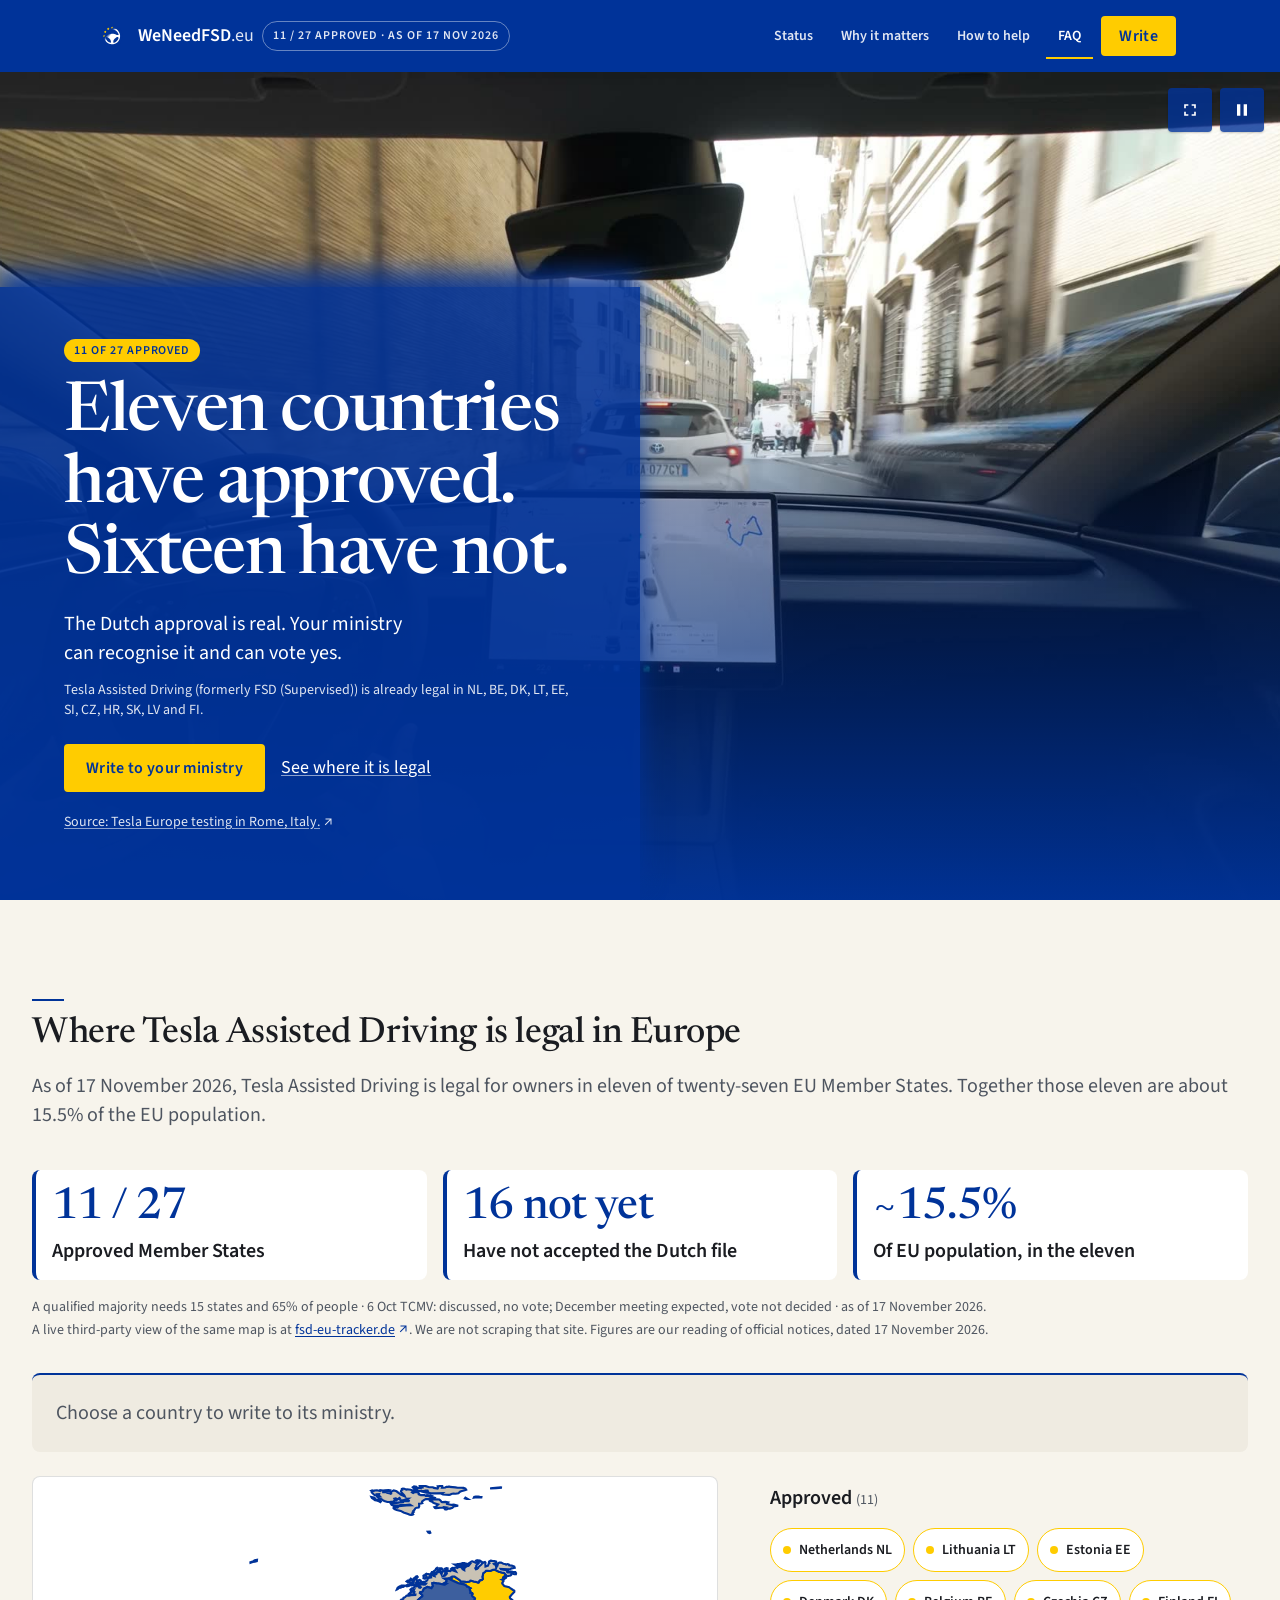
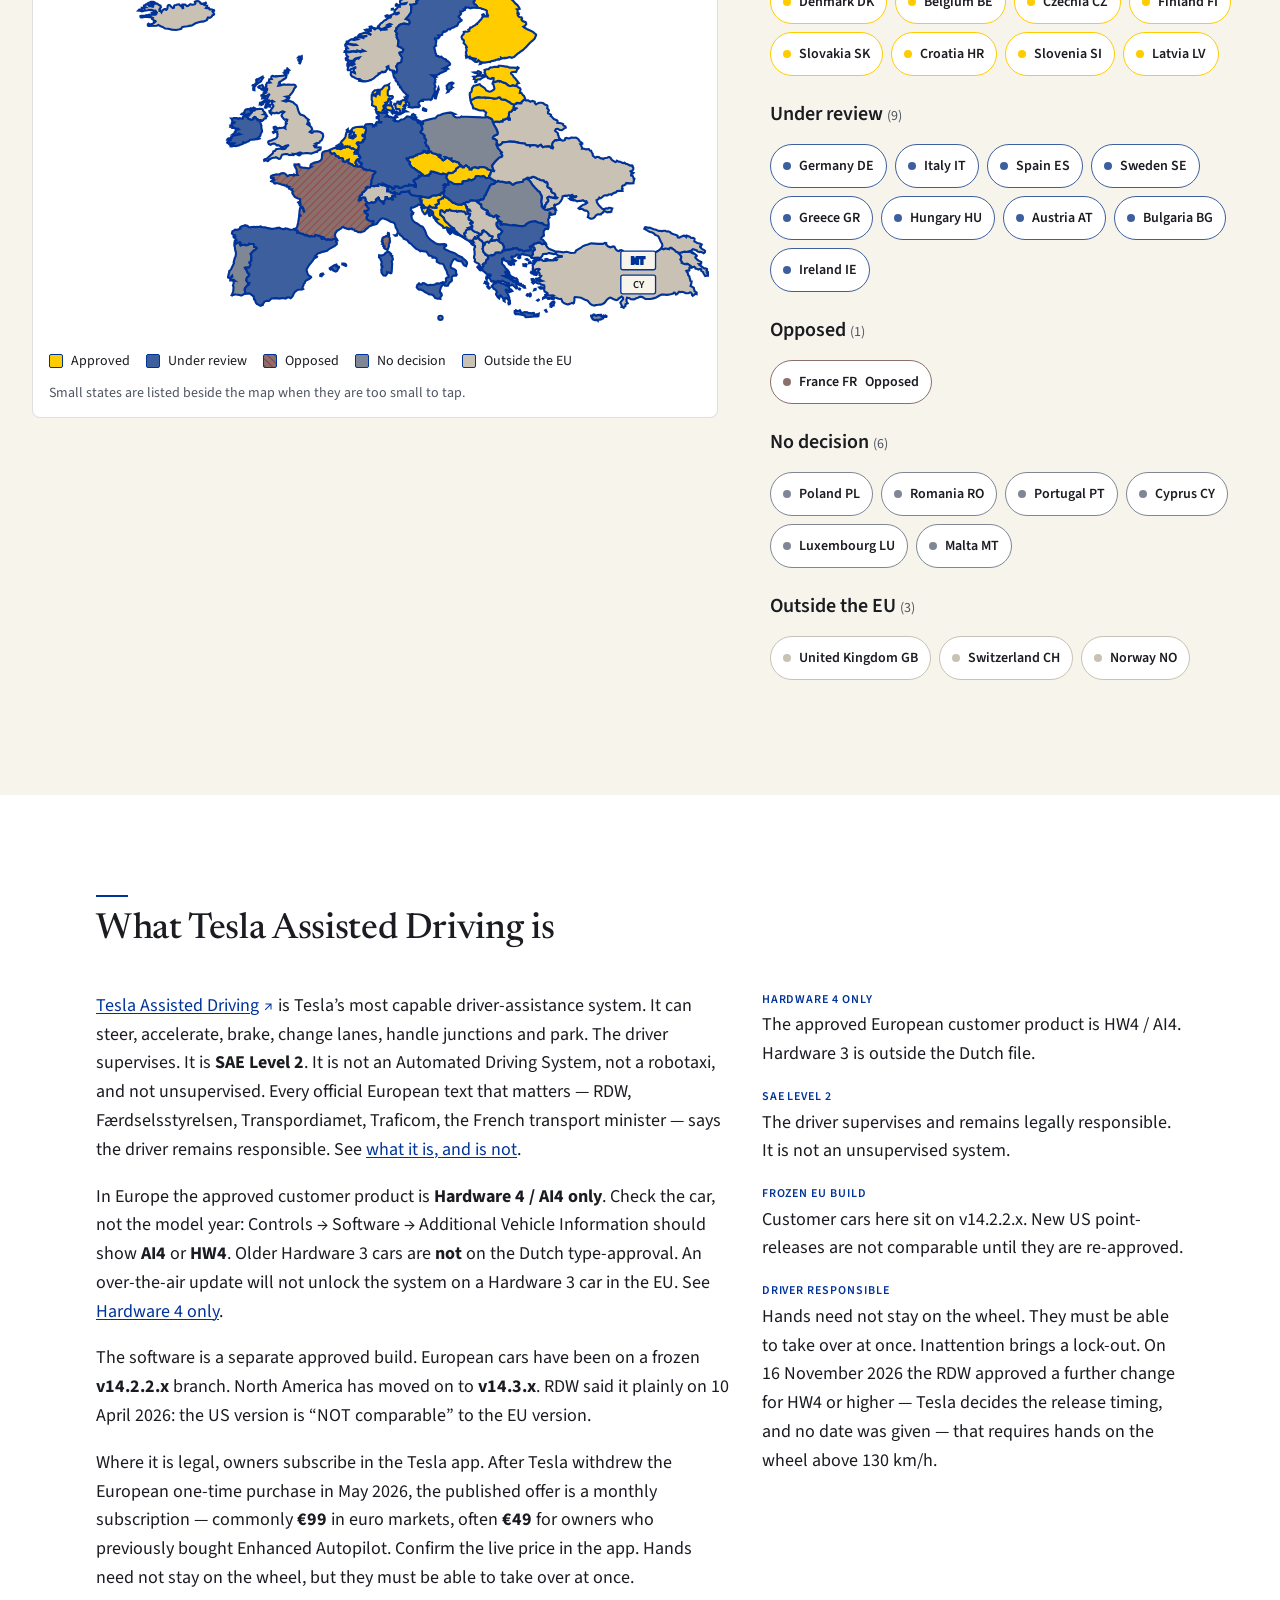
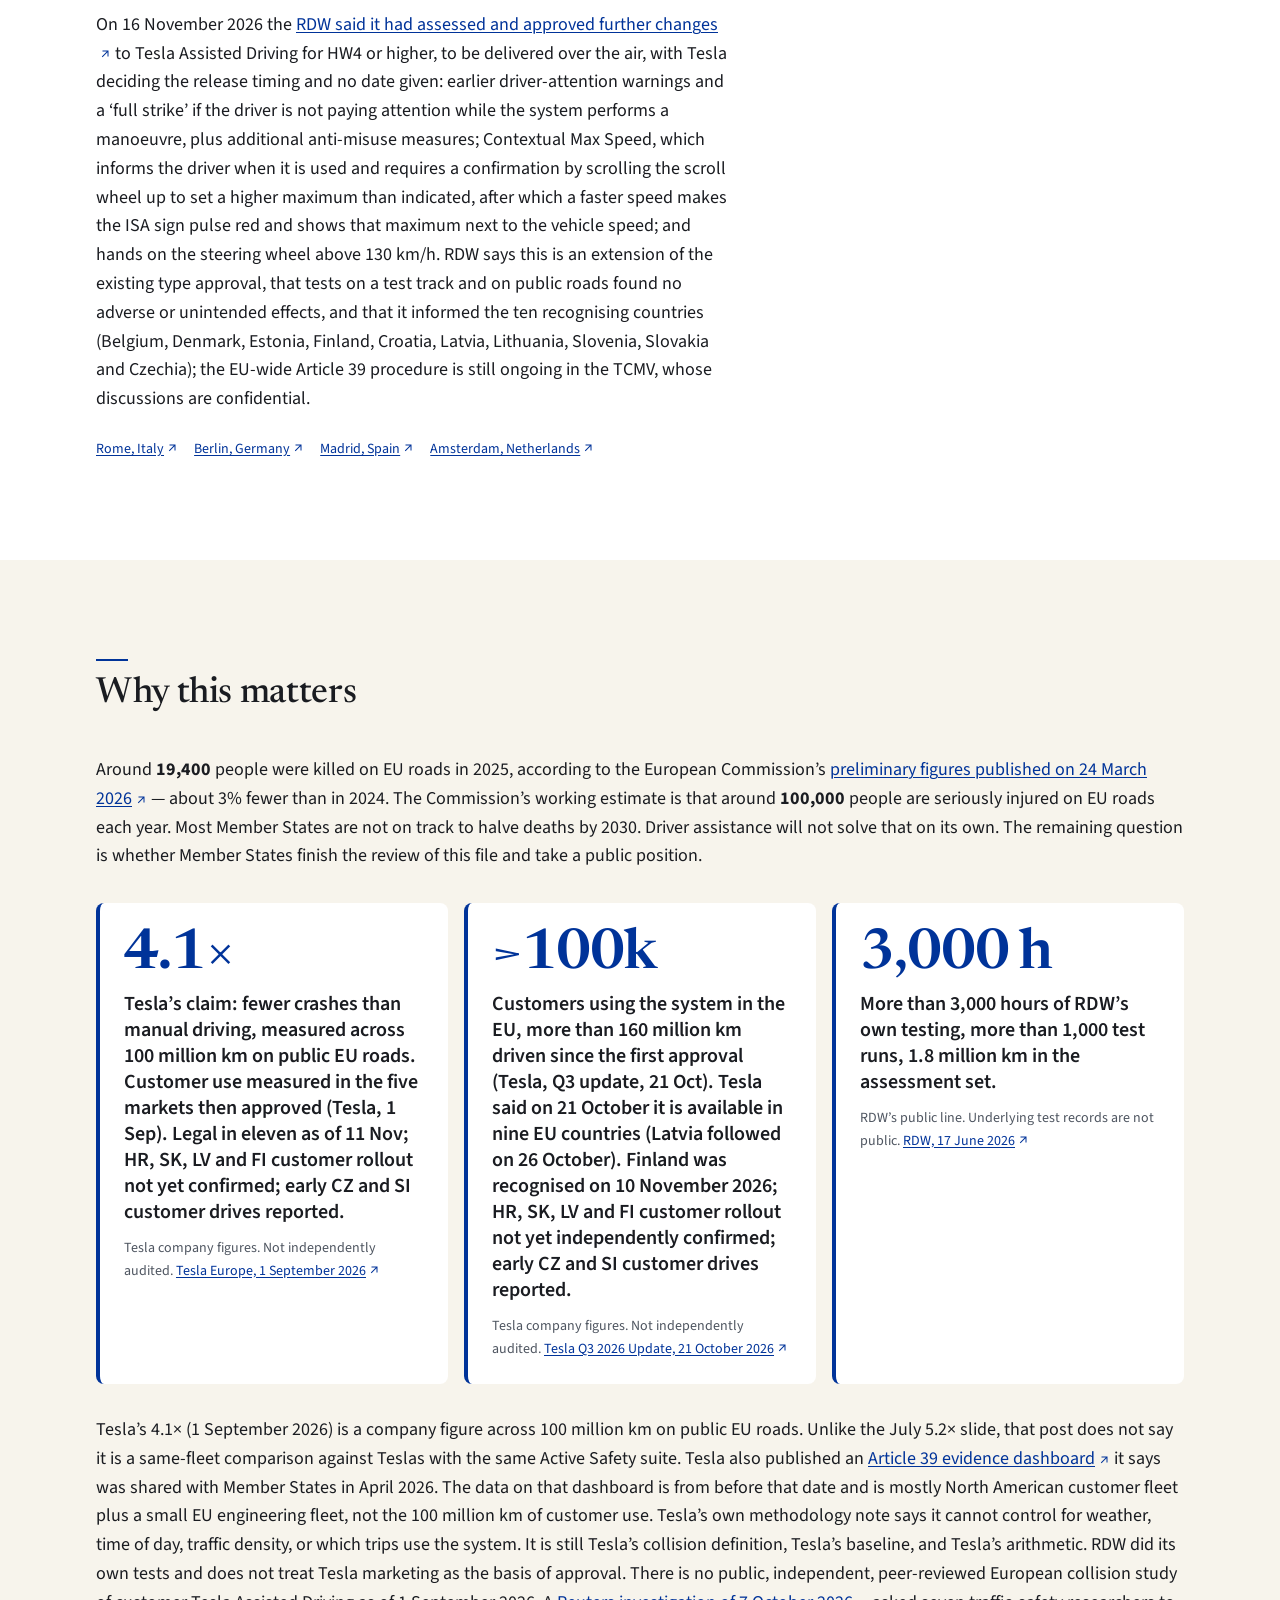
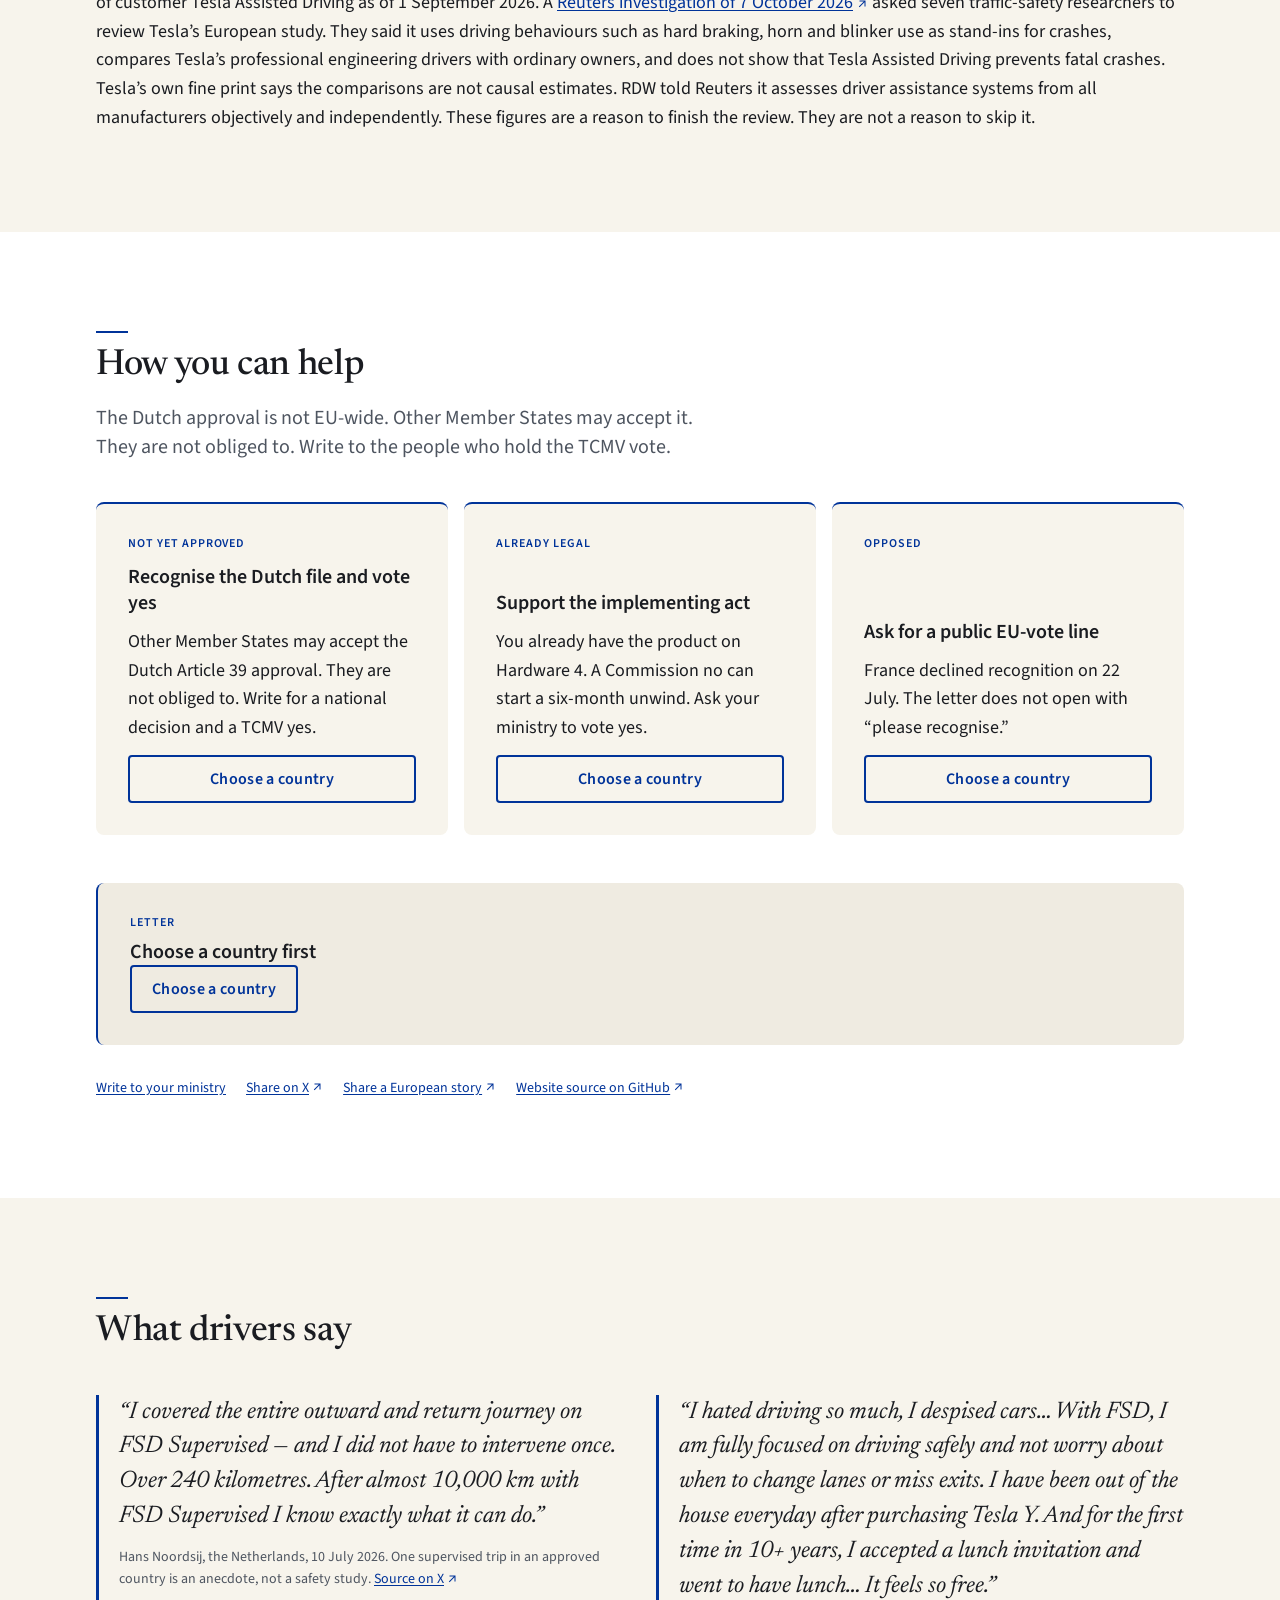
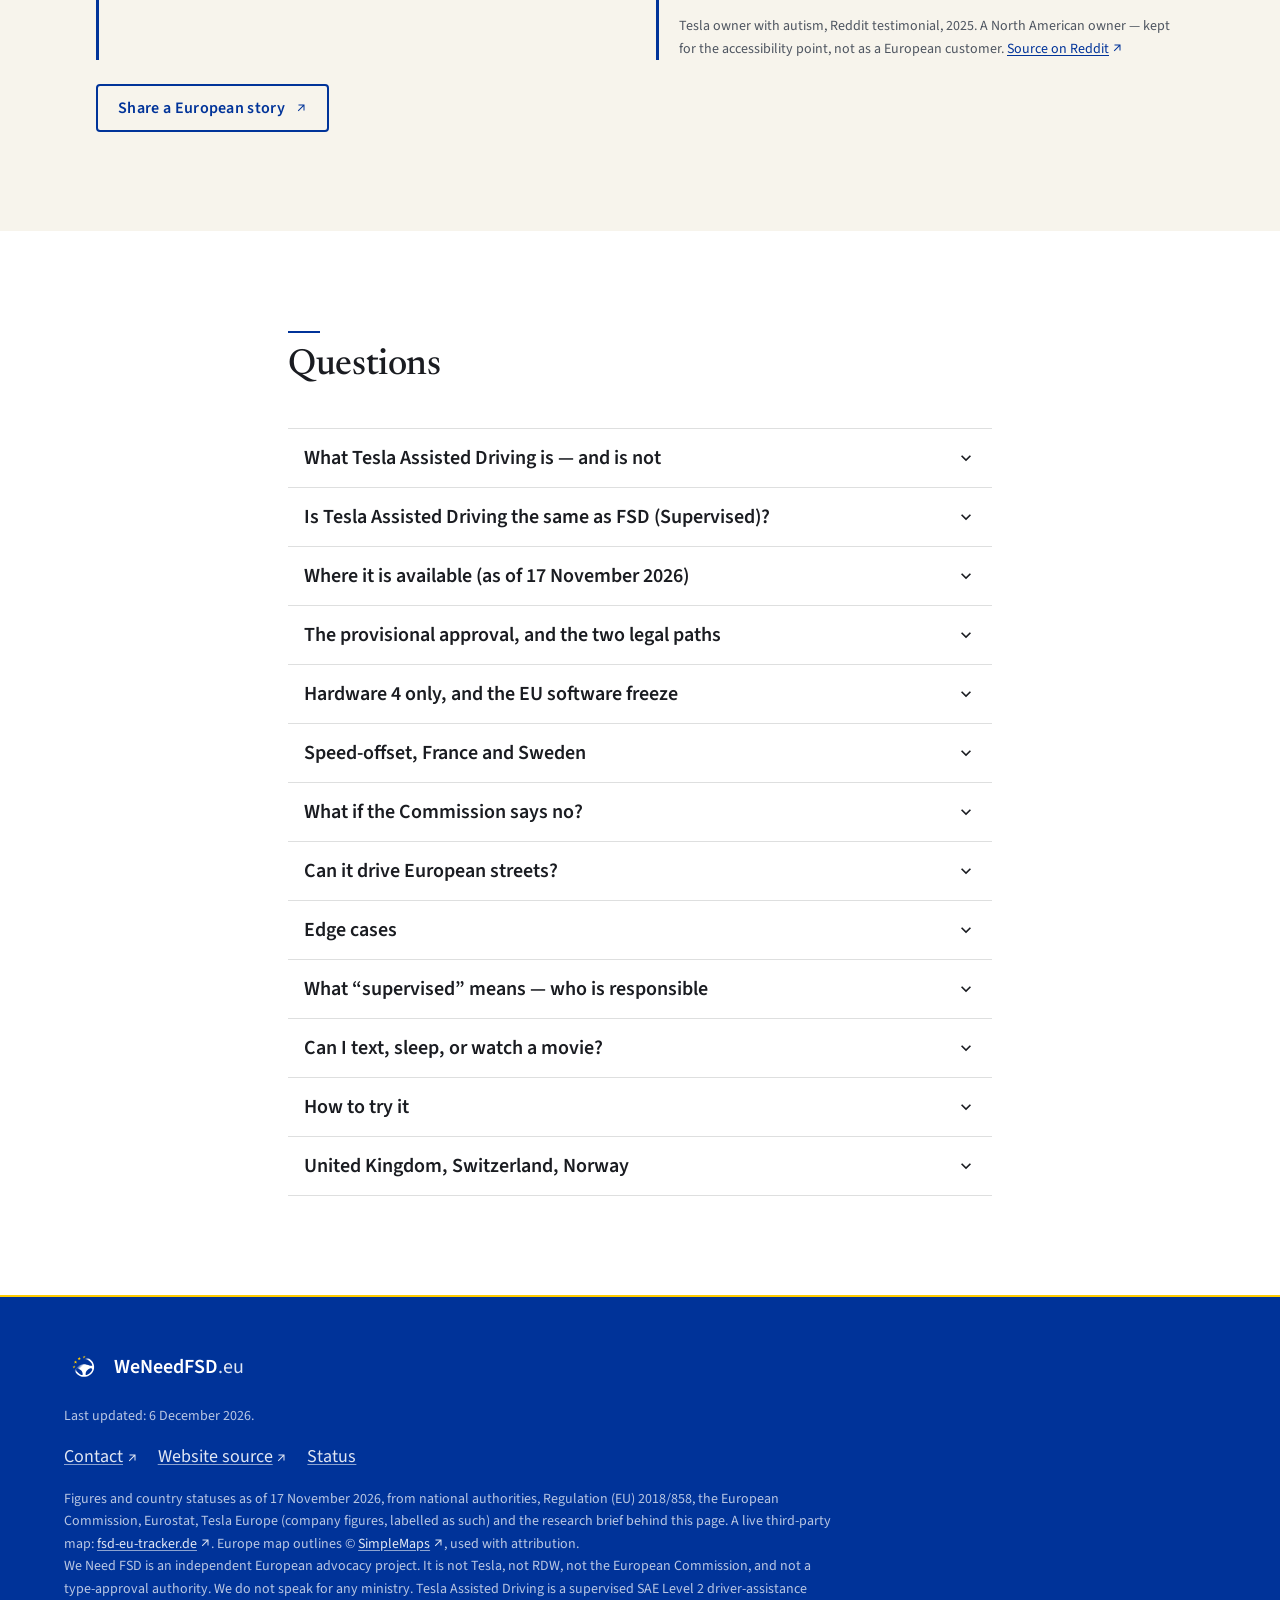
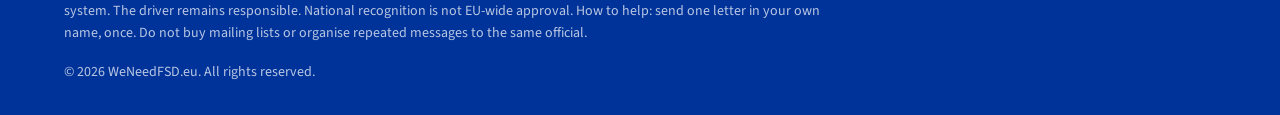
==== commit 01c2a062: "RDW 16 Nov: second TAD update approved — earlier attention warnings, hands-on above 130 km/h Record " ====
--- a/index.html
+++ b/index.html
@@ -36,7 +36,7 @@
         <img src="img/logo.svg" width="32" height="32" alt="">
         <span class="brand-word">WeNeedFSD<span class="eu">.eu</span></span>
       </a>
-      <p class="status-chip" aria-hidden="true">11 / 27 approved · as&nbsp;of 16 Nov 2026</p>
+      <p class="status-chip" aria-hidden="true">11 / 27 approved · as&nbsp;of 17 Nov 2026</p>
       <nav id="primary-nav" aria-label="Primary">
         <ul id="nav-list">
           <li><a href="#status">Status</a></li>
@@ -84,7 +84,7 @@
       <div class="wrap-wide">
         <div class="section-head">
           <h2 id="status-title">Where Tesla Assisted Driving is legal in Europe</h2>
-          <p class="dek">As of 16 November 2026, Tesla Assisted Driving is legal for owners in eleven of twenty-seven EU Member States. Together those eleven are about 15.5% of the EU population.</p>
+          <p class="dek">As of 17 November 2026, Tesla Assisted Driving is legal for owners in eleven of twenty-seven EU Member States. Together those eleven are about 15.5% of the EU population.</p>
         </div>
 
         <div class="status-counters">
@@ -101,7 +101,7 @@
             <h3 class="stat-label">Of EU population, in the eleven</h3>
           </article>
         </div>
-        <p class="status-qualifier">A qualified majority needs 15 states and 65% of people · 6 Oct TCMV: discussed, no vote; December meeting expected, vote not decided · as&nbsp;of 16 November 2026.</p>
+        <p class="status-qualifier">A qualified majority needs 15 states and 65% of people · 6 Oct TCMV: discussed, no vote; December meeting expected, vote not decided · as&nbsp;of 17 November 2026.</p>
         <p class="status-source">A live third-party view of the same map is at <a class="text-link" href="https://fsd-eu-tracker.de/en/" target="_blank" rel="noopener">fsd-eu-tracker.de<span class="visually-hidden">, opens in a new window</span><svg class="ext-arrow" viewBox="0 0 24 24" fill="currentColor" aria-hidden="true"><path d="M7 7h8.59L5.7 16.89l1.41 1.41L17 8.41V17h2V5H7v2z"/></svg></a>. We are not scraping that site.</p>
 
         <p class="visually-hidden" id="status-live" aria-live="polite"></p>
@@ -200,6 +200,7 @@
               <p>In Europe the approved customer product is <strong>Hardware 4 / AI4 only</strong>. Check the car, not the model year: Controls → Software → Additional Vehicle Information should show <strong>AI4</strong> or <strong>HW4</strong>. Older Hardware 3 cars are <strong>not</strong> on the Dutch type-approval. An over-the-air update will not unlock the system on a Hardware 3 car in the EU. See <a href="#faq-hw4">Hardware 4 only</a>.</p>
               <p>The software is a separate approved build. European cars have been on a frozen <strong>v14.2.2.x</strong> branch. North America has moved on to <strong>v14.3.x</strong>. RDW said it plainly on 10 April 2026: the US version is “NOT comparable” to the EU version.</p>
               <p>Where it is legal, owners subscribe in the Tesla app. After Tesla withdrew the European one-time purchase in May 2026, the published offer is a monthly subscription — commonly <strong>€99</strong> in euro markets, often <strong>€49</strong> for owners who previously bought Enhanced Autopilot. Confirm the live price in the app. Hands need not stay on the wheel, but they must be able to take over at once.</p>
+              <p>On 16 November 2026 the <a href="https://www.rdw.nl/en/news/2026/tesla-driver-assistance-system-receives-update" target="_blank" rel="noopener">RDW said it had assessed and approved further changes<span class="visually-hidden">, opens in a new window</span><svg class="ext-arrow" viewBox="0 0 24 24" fill="currentColor" aria-hidden="true"><path d="M7 7h8.59L5.7 16.89l1.41 1.41L17 8.41V17h2V5H7v2z"/></svg></a> to Tesla Assisted Driving for HW4 or higher, to be delivered over the air, with Tesla deciding the release timing and no date given: earlier driver-attention warnings and a ‘full strike’ if the driver is not paying attention while the system performs a manoeuvre, plus additional anti-misuse measures; Contextual Max Speed, which informs the driver when it is used and requires a confirmation by scrolling the scroll wheel up to set a higher maximum than indicated, after which a faster speed makes the ISA sign pulse red and shows that maximum next to the vehicle speed; and hands on the steering wheel above 130 km/h. RDW says this is an extension of the existing type approval, that tests on a test track and on public roads found no adverse or unintended effects, and that it informed the ten recognising countries (Belgium, Denmark, Estonia, Finland, Croatia, Latvia, Lithuania, Slovenia, Slovakia and Czechia); the EU-wide Article 39 procedure is still ongoing in the TCMV, whose discussions are confidential.</p>
             </div>
             <p class="film-row">
               <a href="https://x.com/teslaeurope/status/1933091243711410387" target="_blank" rel="noopener">Rome, Italy<span class="visually-hidden">, opens in a new window</span><svg class="ext-arrow" viewBox="0 0 24 24" fill="currentColor" aria-hidden="true"><path d="M7 7h8.59L5.7 16.89l1.41 1.41L17 8.41V17h2V5H7v2z"/></svg></a>
@@ -223,7 +224,7 @@
             </div>
             <div class="fact">
               <p class="overline">Driver responsible</p>
-              <p>Hands need not stay on the wheel. They must be able to take over at once. Inattention brings a lock-out.</p>
+              <p>Hands need not stay on the wheel. They must be able to take over at once. Inattention brings a lock-out. On 16 November 2026 the RDW approved a further change for HW4 or higher — Tesla decides the release timing, and no date was given — that requires hands on the wheel above 130 km/h.</p>
             </div>
           </div>
         </div>
@@ -375,13 +376,13 @@
           <div class="acc-item">
             <h3>
               <button class="acc-trigger" type="button" aria-expanded="false" aria-controls="faq-where" id="faq-where-btn">
-                Where it is available (as of 16 November 2026)
+                Where it is available (as of 17 November 2026)
                 <svg class="acc-chevron" viewBox="0 0 24 24" fill="currentColor" aria-hidden="true"><path d="M7.41 8.59 12 13.17l4.59-4.58L18 10l-6 6-6-6z"/></svg>
               </button>
             </h3>
             <div class="acc-panel" id="faq-where" role="region" aria-labelledby="faq-where-btn" hidden>
               <div class="acc-panel-inner">
-                <p>As of 16 November 2026, customer use in Europe is legal in eleven Member States: the Netherlands, Lithuania, Estonia, Denmark, Belgium, Slovenia, Czechia, Croatia, Slovakia, Latvia and Finland. <a href="https://www.avp-rs.si/tesla-fsd-supervised-tudi-v-sloveniji-napredni-sistem-za-pomoc-vozniku-ne-avtonomna-voznja/" target="_blank" rel="noopener">AVP</a> confirmed Slovenia’s temporary recognition (7 September; notice 8 September). Early SI customer unlocks and first drives have been reported; confirm in the Tesla app — Tesla Europe has not posted a formal “now live for all SI” notice. Czechia: <a href="https://md.gov.cz/Media/Media-a-tiskove-zpravy/Ceska-republika-uznala-prozatimni-schvaleni-system" target="_blank" rel="noopener">MDČR</a> recognised the Dutch RDW provisional approval on 21 September 2026; Tesla Europe announced the same morning; rollout will begin soon — confirm in the app. Croatia: <a href="https://n1info.hr/magazin/auto/teslin-sustav-samostalne-voznje-s-nadzorom-odobren-u-hrvatskoj/" target="_blank" rel="noopener">DZM recognised<span class="visually-hidden">, opens in a new window</span><svg class="ext-arrow" viewBox="0 0 24 24" fill="currentColor" aria-hidden="true"><path d="M7 7h8.59L5.7 16.89l1.41 1.41L17 8.41V17h2V5H7v2z"/></svg></a> the Dutch RDW provisional approval on 29 September 2026 (letter to Tesla Hrvatska, quoted by HINA / N1); <a href="https://x.com/teslaeurope/status/2104844301461262602" target="_blank" rel="noopener">Tesla Europe announced<span class="visually-hidden">, opens in a new window</span><svg class="ext-arrow" viewBox="0 0 24 24" fill="currentColor" aria-hidden="true"><path d="M7 7h8.59L5.7 16.89l1.41 1.41L17 8.41V17h2V5H7v2z"/></svg></a> the same morning; no DZM press page on dzm.gov.hr yet; rollout will begin soon — confirm in the app. Slovakia: <a href="https://www.mindop.sk/media/tlacove-spravy/detail/slovensko-umoznilo-ciastocne-autonomne-riadenie-aut" target="_blank" rel="noopener">Ministerstvo dopravy SR recognised<span class="visually-hidden">, opens in a new window</span><svg class="ext-arrow" viewBox="0 0 24 24" fill="currentColor" aria-hidden="true"><path d="M7 7h8.59L5.7 16.89l1.41 1.41L17 8.41V17h2V5H7v2z"/></svg></a> the Dutch RDW provisional approval on 16 October 2026; <a href="https://x.com/teslaeurope/status/2111095942015566145" target="_blank" rel="noopener">Tesla Europe posted<span class="visually-hidden">, opens in a new window</span><svg class="ext-arrow" viewBox="0 0 24 24" fill="currentColor" aria-hidden="true"><path d="M7 7h8.59L5.7 16.89l1.41 1.41L17 8.41V17h2V5H7v2z"/></svg></a> the same day that the rollout “begins soon”; <a href="https://zamerane.sk/technologie-inovacie/tesla-uz-na-slovensku-zataca-aj-brzdi-sama-ed44f739a3/" target="_blank" rel="noopener">Slovak media report<span class="visually-hidden">, opens in a new window</span><svg class="ext-arrow" viewBox="0 0 24 24" fill="currentColor" aria-hidden="true"><path d="M7 7h8.59L5.7 16.89l1.41 1.41L17 8.41V17h2V5H7v2z"/></svg></a> a gradual over-the-air rollout — confirm in the app. Latvia: <a href="https://www.apollo.lv/8571479/csdd-atzist-niderlande-izsniegto-provizorisko-apstiprinajumu-tesla-izstradatajai-vaditaja-paligsistemai" target="_blank" rel="noopener">CSDD recognised<span class="visually-hidden">, opens in a new window</span><svg class="ext-arrow" viewBox="0 0 24 24" fill="currentColor" aria-hidden="true"><path d="M7 7h8.59L5.7 16.89l1.41 1.41L17 8.41V17h2V5H7v2z"/></svg></a> the Dutch RDW provisional approval on 26 October 2026; <a href="https://x.com/teslaeurope/status/2114667445223149619" target="_blank" rel="noopener">Tesla Europe posted<span class="visually-hidden">, opens in a new window</span><svg class="ext-arrow" viewBox="0 0 24 24" fill="currentColor" aria-hidden="true"><path d="M7 7h8.59L5.7 16.89l1.41 1.41L17 8.41V17h2V5H7v2z"/></svg></a> the same day that the rollout “begins soon” — confirm in the app. Finland: <a href="https://www.traficom.fi/en/news/teslas-driver-assistance-system-now-permitted-finnish-roads" target="_blank" rel="noopener">Traficom recognised<span class="visually-hidden">, opens in a new window</span><svg class="ext-arrow" viewBox="0 0 24 24" fill="currentColor" aria-hidden="true"><path d="M7 7h8.59L5.7 16.89l1.41 1.41L17 8.41V17h2V5H7v2z"/></svg></a> the Dutch RDW provisional approval on 10 November 2026 (news release published 11 November 2026). Traficom says the driver remains fully responsible and that this national recognition does not bind Finland’s position in the TCMV vote. Customer rollout is not yet confirmed — confirm in the app. Hardware is covered in <a href="#faq-hw4">Hardware 4 only</a>. See <a href="#status">Where Tesla Assisted Driving is legal</a> for the live map and every national status.</p>
+                <p>As of 17 November 2026, customer use in Europe is legal in eleven Member States: the Netherlands, Lithuania, Estonia, Denmark, Belgium, Slovenia, Czechia, Croatia, Slovakia, Latvia and Finland. <a href="https://www.avp-rs.si/tesla-fsd-supervised-tudi-v-sloveniji-napredni-sistem-za-pomoc-vozniku-ne-avtonomna-voznja/" target="_blank" rel="noopener">AVP</a> confirmed Slovenia’s temporary recognition (7 September; notice 8 September). Early SI customer unlocks and first drives have been reported; confirm in the Tesla app — Tesla Europe has not posted a formal “now live for all SI” notice. Czechia: <a href="https://md.gov.cz/Media/Media-a-tiskove-zpravy/Ceska-republika-uznala-prozatimni-schvaleni-system" target="_blank" rel="noopener">MDČR</a> recognised the Dutch RDW provisional approval on 21 September 2026; Tesla Europe announced the same morning; rollout will begin soon — confirm in the app. Croatia: <a href="https://n1info.hr/magazin/auto/teslin-sustav-samostalne-voznje-s-nadzorom-odobren-u-hrvatskoj/" target="_blank" rel="noopener">DZM recognised<span class="visually-hidden">, opens in a new window</span><svg class="ext-arrow" viewBox="0 0 24 24" fill="currentColor" aria-hidden="true"><path d="M7 7h8.59L5.7 16.89l1.41 1.41L17 8.41V17h2V5H7v2z"/></svg></a> the Dutch RDW provisional approval on 29 September 2026 (letter to Tesla Hrvatska, quoted by HINA / N1); <a href="https://x.com/teslaeurope/status/2104844301461262602" target="_blank" rel="noopener">Tesla Europe announced<span class="visually-hidden">, opens in a new window</span><svg class="ext-arrow" viewBox="0 0 24 24" fill="currentColor" aria-hidden="true"><path d="M7 7h8.59L5.7 16.89l1.41 1.41L17 8.41V17h2V5H7v2z"/></svg></a> the same morning; no DZM press page on dzm.gov.hr yet; rollout will begin soon — confirm in the app. Slovakia: <a href="https://www.mindop.sk/media/tlacove-spravy/detail/slovensko-umoznilo-ciastocne-autonomne-riadenie-aut" target="_blank" rel="noopener">Ministerstvo dopravy SR recognised<span class="visually-hidden">, opens in a new window</span><svg class="ext-arrow" viewBox="0 0 24 24" fill="currentColor" aria-hidden="true"><path d="M7 7h8.59L5.7 16.89l1.41 1.41L17 8.41V17h2V5H7v2z"/></svg></a> the Dutch RDW provisional approval on 16 October 2026; <a href="https://x.com/teslaeurope/status/2111095942015566145" target="_blank" rel="noopener">Tesla Europe posted<span class="visually-hidden">, opens in a new window</span><svg class="ext-arrow" viewBox="0 0 24 24" fill="currentColor" aria-hidden="true"><path d="M7 7h8.59L5.7 16.89l1.41 1.41L17 8.41V17h2V5H7v2z"/></svg></a> the same day that the rollout “begins soon”; <a href="https://zamerane.sk/technologie-inovacie/tesla-uz-na-slovensku-zataca-aj-brzdi-sama-ed44f739a3/" target="_blank" rel="noopener">Slovak media report<span class="visually-hidden">, opens in a new window</span><svg class="ext-arrow" viewBox="0 0 24 24" fill="currentColor" aria-hidden="true"><path d="M7 7h8.59L5.7 16.89l1.41 1.41L17 8.41V17h2V5H7v2z"/></svg></a> a gradual over-the-air rollout — confirm in the app. Latvia: <a href="https://www.apollo.lv/8571479/csdd-atzist-niderlande-izsniegto-provizorisko-apstiprinajumu-tesla-izstradatajai-vaditaja-paligsistemai" target="_blank" rel="noopener">CSDD recognised<span class="visually-hidden">, opens in a new window</span><svg class="ext-arrow" viewBox="0 0 24 24" fill="currentColor" aria-hidden="true"><path d="M7 7h8.59L5.7 16.89l1.41 1.41L17 8.41V17h2V5H7v2z"/></svg></a> the Dutch RDW provisional approval on 26 October 2026; <a href="https://x.com/teslaeurope/status/2114667445223149619" target="_blank" rel="noopener">Tesla Europe posted<span class="visually-hidden">, opens in a new window</span><svg class="ext-arrow" viewBox="0 0 24 24" fill="currentColor" aria-hidden="true"><path d="M7 7h8.59L5.7 16.89l1.41 1.41L17 8.41V17h2V5H7v2z"/></svg></a> the same day that the rollout “begins soon” — confirm in the app. Finland: <a href="https://www.traficom.fi/en/news/teslas-driver-assistance-system-now-permitted-finnish-roads" target="_blank" rel="noopener">Traficom recognised<span class="visually-hidden">, opens in a new window</span><svg class="ext-arrow" viewBox="0 0 24 24" fill="currentColor" aria-hidden="true"><path d="M7 7h8.59L5.7 16.89l1.41 1.41L17 8.41V17h2V5H7v2z"/></svg></a> the Dutch RDW provisional approval on 10 November 2026 (news release published 11 November 2026). Traficom says the driver remains fully responsible and that this national recognition does not bind Finland’s position in the TCMV vote. Customer rollout is not yet confirmed — confirm in the app. Hardware is covered in <a href="#faq-hw4">Hardware 4 only</a>. See <a href="#status">Where Tesla Assisted Driving is legal</a> for the live map and every national status.</p>
                 <p>Outside Europe, Tesla’s <a href="https://www.tesla.com/fsd/safety" target="_blank" rel="noopener">Full Self-Driving (Supervised) Vehicle Safety Report<span class="visually-hidden">, opens in a new window</span><svg class="ext-arrow" viewBox="0 0 24 24" fill="currentColor" aria-hidden="true"><path d="M7 7h8.59L5.7 16.89l1.41 1.41L17 8.41V17h2V5H7v2z"/></svg></a> (checked 11 November 2026) lists seventeen markets with rollouts in place: the United States, Canada, Mexico, Puerto Rico, Australia, New Zealand, South Korea, the Netherlands, Lithuania, Estonia, Denmark, Belgium, Slovenia, Czechia, Croatia, Slovakia and Latvia. Finland is not on that list. That is Tesla’s own list; it includes Croatia, Slovakia and Latvia, where customer rollout is not yet confirmed. China is not on it. Confirm the live list on <a href="https://www.tesla.com/fsd" target="_blank" rel="noopener">tesla.com/fsd<span class="visually-hidden">, opens in a new window</span><svg class="ext-arrow" viewBox="0 0 24 24" fill="currentColor" aria-hidden="true"><path d="M7 7h8.59L5.7 16.89l1.41 1.41L17 8.41V17h2V5H7v2z"/></svg></a>. Software is not the same everywhere: North America has been on v14.3.x; the approved EU customer build is v14.2.2.x.</p>
               </div>
             </div>
@@ -434,6 +435,7 @@
             <div class="acc-panel" id="faq-opposed" role="region" aria-labelledby="faq-opposed-btn" hidden>
               <div class="acc-panel-inner">
                 <p>This is the live political objection. On 3 November 2026 the <a href="https://www.rdw.nl/over-rdw/nieuws/2026/rdw-keurt-wijzigingen-aan-tesla-rijhulpsysteem-goed">RDW said it had approved changes</a>, delivered over the air to HW4 cars: the maximum driver-set margin drops from +50% to <strong>+10%</strong>, it resets to 0% at every start, and the name on screen and in the manual becomes Tesla Assisted Driving. Traficom’s 11 November 2026 release no longer describes a driver-set offset of up to +50%: it says drivers can no longer set the system to hold a speed 50% above the limit, and that speeding settings reset to no deviation from the limit when the vehicle is restarted. Tesla’s stated justification for any offset is wrongly read speed limits, and not becoming a rolling obstacle. The RDW says the system still only assists the driver, who stays responsible, and the existing approval stays valid unchanged. That matches the 10% Germany asked for, but not Sweden’s ask that no setting above the limit remain. Paris and Stockholm have not said publicly whether +10% is enough.</p>
+                <p>On 16 November 2026 the <a href="https://www.rdw.nl/en/news/2026/tesla-driver-assistance-system-receives-update" target="_blank" rel="noopener">RDW said it had assessed and approved further changes<span class="visually-hidden">, opens in a new window</span><svg class="ext-arrow" viewBox="0 0 24 24" fill="currentColor" aria-hidden="true"><path d="M7 7h8.59L5.7 16.89l1.41 1.41L17 8.41V17h2V5H7v2z"/></svg></a> to Tesla Assisted Driving for HW4 or higher, to be delivered over the air, with Tesla deciding the release timing and no date given: earlier driver-attention warnings and a ‘full strike’ if the driver is not paying attention while the system performs a manoeuvre, plus additional anti-misuse measures; Contextual Max Speed, which informs the driver when it is used and requires a confirmation by scrolling the scroll wheel up to set a higher maximum than indicated, after which a faster speed makes the ISA sign pulse red and shows that maximum next to the vehicle speed; and hands on the steering wheel above 130 km/h. RDW says this is an extension of the existing type approval, that tests on a test track and on public roads found no adverse or unintended effects, and that it informed the ten recognising countries (Belgium, Denmark, Estonia, Finland, Croatia, Latvia, Lithuania, Slovenia, Slovakia and Czechia); the EU-wide Article 39 procedure is still ongoing in the TCMV, whose discussions are confidential.</p>
                 <p><strong>France.</strong> On 22 July 2026, transport minister Philippe Tabarot declined national recognition of the current product. <a href="https://www.lefigaro.fr/secteur/high-tech/la-france-refuse-pour-le-moment-d-autoriser-le-systeme-de-conduite-autonome-supervisee-de-tesla-20260723">Le Figaro</a> reported him saying the safety trade-offs were not yet sufficient “as it currently stands,” and that France wants a harmonised EU framework rather than a national copy of the Dutch file.</p>
                 <p>On 2 September 2026 Tabarot held a <a href="https://x.com/PhilippeTabarot/status/2095225468035170725">videoconference with Elon Musk</a> and announced two Tesla-supplied on-road trial vehicles. He said French authorities have been working on technical adaptations that will enable France to support EU homologation “in the coming weeks.” He did not reverse the 22 July refusal, did not recognise the Dutch Article 39 file, and did not publish a TCMV voting line. Testing is not customer approval. An <a href="https://www.rtl.fr/actu/politique/info-rtl-voitures-autonomes-elon-musk-en-visio-ce-soir-avec-le-ministre-des-transports-pour-debloquer-le-fsd-tesla-en-france-7900668077">entourage readout to RTL</a> said France had “never closed the door.”</p>
                 <p><strong>Sweden.</strong> Trafikverket’s 30 April 2026 TCMV letter, reported by <a href="https://www.reuters.com/business/autos-transportation/sweden-may-oppose-teslas-supervised-self-driving-tech-europe-over-speeding-2026-06-18/">Reuters on 18 June</a>, recommends a <strong>no</strong> unless Speed Offset / systematic speeding is removed. Infrastrukturminister Andreas Carlson’s <a href="https://www.riksdagen.se/sv/dokument-och-lagar/dokument/skriftlig-fraga/sveriges-standpunkt-i-eu-gallande-behandling-av_hd111000/">written answer to riksdagsfråga 2025/26:1000</a> (letter 31 August, published 1 September 2026) restates a union-wide ADAS ambition and still takes Trafikverket into account. That is not a locked TCMV yes, not a withdrawal of the Speed Offset objection, and not national customer approval. <a href="https://www.transportstyrelsen.se/sv/om-oss/det-har-ar-transportstyrelsen/forskning-och-innovation/automatiserade-vagtransporter/transportstyrelsens-syn-pa-avancerade-forarstodssystem-i-sverige/">Transportstyrelsen</a> (page updated 26 October 2026): Tesla may run limited tests with trained test drivers; consumer activation is not allowed before the EU vote; if member states vote no, it says national permits are withdrawn; even after a yes, it says a broader Swedish launch is possible at the earliest in spring or summer 2027. It describes Tesla Assisted Driving as a driver-assistance system, and the driver stays legally responsible. Testing is not a go-ahead.</p>
@@ -467,7 +469,7 @@
             </h3>
             <div class="acc-panel" id="faq-streets" role="region" aria-labelledby="faq-streets-btn" hidden>
               <div class="acc-panel-inner">
-                <p>European streets are denser than a US grid: narrower roads, trams, scooters, unmarked junctions, aggressive lane discipline. Tesla has been testing on those streets for more than a year. Since April 2026, customers have been driving the approved build in five countries; as of 16 November 2026 it is legal in eleven, with HR, SK, LV and FI customer rollout not yet confirmed and early CZ and SI customer drives reported. That is a stronger fact than any demo.</p>
+                <p>European streets are denser than a US grid: narrower roads, trams, scooters, unmarked junctions, aggressive lane discipline. Tesla has been testing on those streets for more than a year. Since April 2026, customers have been driving the approved build in five countries; as of 17 November 2026 it is legal in eleven, with HR, SK, LV and FI customer rollout not yet confirmed and early CZ and SI customer drives reported. That is a stronger fact than any demo.</p>
                 <p>These 2025 Tesla Europe / owner clips are still useful as pictures of European streets. They are testing or influencer drives, not a safety study:</p>
                 <ul>
                   <li><a href="https://x.com/teslaeurope/status/1933091243711410387" target="_blank" rel="noopener">Rome, Italy<span class="visually-hidden">, opens in a new window</span><svg class="ext-arrow" viewBox="0 0 24 24" fill="currentColor" aria-hidden="true"><path d="M7 7h8.59L5.7 16.89l1.41 1.41L17 8.41V17h2V5H7v2z"/></svg></a> (2:49) — historic centre, Tesla Europe</li>
@@ -519,6 +521,7 @@
               <div class="acc-panel-inner">
                 <p><strong>The driver is legally responsible.</strong> Always. Tesla Assisted Driving is SAE Level 2 (<a href="https://www.sae.org/standards/content/j3016_202104/" target="_blank" rel="noopener">SAE J3016<span class="visually-hidden">, opens in a new window</span><svg class="ext-arrow" viewBox="0 0 24 24" fill="currentColor" aria-hidden="true"><path d="M7 7h8.59L5.7 16.89l1.41 1.41L17 8.41V17h2V5H7v2z"/></svg></a>). It is not an Automated Driving System under UN R157.</p>
                 <p>RDW’s own words: the vehicle is “NOT autonomous or self-driving. The driver is supported and remains responsible.” Hands need not stay on the wheel, but must be able to take over at once. Inattention leads to warnings and, if it continues, a temporary lock-out.</p>
+                <p>On 16 November 2026 the <a href="https://www.rdw.nl/en/news/2026/tesla-driver-assistance-system-receives-update" target="_blank" rel="noopener">RDW said it had assessed and approved further changes<span class="visually-hidden">, opens in a new window</span><svg class="ext-arrow" viewBox="0 0 24 24" fill="currentColor" aria-hidden="true"><path d="M7 7h8.59L5.7 16.89l1.41 1.41L17 8.41V17h2V5H7v2z"/></svg></a> to Tesla Assisted Driving for HW4 or higher, to be delivered over the air, with Tesla deciding the release timing and no date given: earlier driver-attention warnings and a ‘full strike’ if the driver is not paying attention while the system performs a manoeuvre, plus additional anti-misuse measures; Contextual Max Speed, which informs the driver when it is used and requires a confirmation by scrolling the scroll wheel up to set a higher maximum than indicated, after which a faster speed makes the ISA sign pulse red and shows that maximum next to the vehicle speed; and hands on the steering wheel above 130 km/h. RDW says this is an extension of the existing type approval, that tests on a test track and on public roads found no adverse or unintended effects, and that it informed the ten recognising countries (Belgium, Denmark, Estonia, Finland, Croatia, Latvia, Lithuania, Slovenia, Slovakia and Czechia); the EU-wide Article 39 procedure is still ongoing in the TCMV, whose discussions are confidential.</p>
                 <p>The cabin camera watches gaze and attention. The driver can cancel at any time with the brake, the wheel, or the stalk. The system assists. The driver decides. Liability sits with the driver, as it does with adaptive cruise or lane-keeping.</p>
               </div>
             </div>
@@ -533,7 +536,7 @@
             </h3>
             <div class="acc-panel" id="faq-texting" role="region" aria-labelledby="faq-texting-btn" hidden>
               <div class="acc-panel-inner">
-                <p><strong>No.</strong> Not legally, and not technically if the driver-monitoring system is working. Looking away, closing your eyes, or picking up a phone produces warnings and then a disengagement. Doing those things in a moving car remains an offence whether the system is on or not.</p>
+                <p><strong>No.</strong> Not legally, and not technically if the driver-monitoring system is working. Looking away, closing your eyes, or picking up a phone produces warnings and then a disengagement. Doing those things in a moving car remains an offence whether the system is on or not. On 16 November 2026 the <a href="https://www.rdw.nl/en/news/2026/tesla-driver-assistance-system-receives-update" target="_blank" rel="noopener">RDW said it had approved further changes<span class="visually-hidden">, opens in a new window</span><svg class="ext-arrow" viewBox="0 0 24 24" fill="currentColor" aria-hidden="true"><path d="M7 7h8.59L5.7 16.89l1.41 1.41L17 8.41V17h2V5H7v2z"/></svg></a> for HW4 or higher, to be delivered over the air, with Tesla deciding the release timing and no date given: earlier driver-attention warnings and a ‘full strike’ if the driver is not paying attention while the system performs a manoeuvre, plus additional anti-misuse measures.</p>
                 <p>Supervised assistance can reduce the grind of a long motorway or a jam. It does not buy you the right to do something else. Unsupervised / “texting while driving” talk is about a different product that is <strong>not</strong> what Article 39 authorised.</p>
               </div>
             </div>
@@ -596,13 +599,13 @@
         <img src="img/logo.svg" width="40" height="40" alt="">
         <span class="brand-word">WeNeedFSD<span class="eu">.eu</span></span>
       </a>
-      <p id="last-updated">Last updated: 16 November 2026.</p>
+      <p id="last-updated">Last updated: 17 November 2026.</p>
       <nav class="footer-nav" aria-label="Footer">
         <a href="https://x.com/WeNeedFSD" target="_blank" rel="noopener">Contact<span class="visually-hidden">, opens in a new window</span><svg class="ext-arrow" viewBox="0 0 24 24" fill="currentColor" aria-hidden="true"><path d="M7 7h8.59L5.7 16.89l1.41 1.41L17 8.41V17h2V5H7v2z"/></svg></a>
         <a href="https://github.com/slashrsm/weneedfsd_eu" target="_blank" rel="noopener">Website source<span class="visually-hidden">, opens in a new window</span><svg class="ext-arrow" viewBox="0 0 24 24" fill="currentColor" aria-hidden="true"><path d="M7 7h8.59L5.7 16.89l1.41 1.41L17 8.41V17h2V5H7v2z"/></svg></a>
         <a href="#status">Status</a>
       </nav>
-      <p class="sources">Figures and country statuses as of 16 November 2026, from national authorities, Regulation (EU) 2018/858, the European Commission, Eurostat, Tesla Europe (company figures, labelled as such) and the research brief behind this page. A live third-party map: <a href="https://fsd-eu-tracker.de/en/" target="_blank" rel="noopener">fsd-eu-tracker.de<span class="visually-hidden">, opens in a new window</span><svg class="ext-arrow" viewBox="0 0 24 24" fill="currentColor" aria-hidden="true"><path d="M7 7h8.59L5.7 16.89l1.41 1.41L17 8.41V17h2V5H7v2z"/></svg></a>. Europe map outlines © <a href="https://simplemaps.com/resources/svg-europe" target="_blank" rel="noopener">SimpleMaps<span class="visually-hidden">, opens in a new window</span><svg class="ext-arrow" viewBox="0 0 24 24" fill="currentColor" aria-hidden="true"><path d="M7 7h8.59L5.7 16.89l1.41 1.41L17 8.41V17h2V5H7v2z"/></svg></a>, used with attribution.</p>
+      <p class="sources">Figures and country statuses as of 17 November 2026, from national authorities, Regulation (EU) 2018/858, the European Commission, Eurostat, Tesla Europe (company figures, labelled as such) and the research brief behind this page. A live third-party map: <a href="https://fsd-eu-tracker.de/en/" target="_blank" rel="noopener">fsd-eu-tracker.de<span class="visually-hidden">, opens in a new window</span><svg class="ext-arrow" viewBox="0 0 24 24" fill="currentColor" aria-hidden="true"><path d="M7 7h8.59L5.7 16.89l1.41 1.41L17 8.41V17h2V5H7v2z"/></svg></a>. Europe map outlines © <a href="https://simplemaps.com/resources/svg-europe" target="_blank" rel="noopener">SimpleMaps<span class="visually-hidden">, opens in a new window</span><svg class="ext-arrow" viewBox="0 0 24 24" fill="currentColor" aria-hidden="true"><path d="M7 7h8.59L5.7 16.89l1.41 1.41L17 8.41V17h2V5H7v2z"/></svg></a>, used with attribution.</p>
       <p class="sources" id="about">We Need FSD is an independent European advocacy project. It is not Tesla, not RDW, not the European Commission, and not a type-approval authority. We do not speak for any ministry. Tesla Assisted Driving is a supervised SAE Level 2 driver-assistance system. The driver remains responsible. National recognition is not EU-wide approval. How to help: send one letter in your own name, once. Do not buy mailing lists or organise repeated messages to the same official.</p>
       <p class="legal">© 2026 WeNeedFSD.eu. All rights reserved.</p>
     </div>
@@ -610,7 +613,7 @@
 
   <script type="application/json" id="status-data">
   {
-    "asOf": "2026-11-16",
+    "asOf": "2026-11-17",
     "euApproved": 11,
     "euTotal": 27,
     "euPopulationShareApproved": 0.155,
@@ -622,7 +625,7 @@
       "note": "The 119th TCMV met on 6 October 2026. Its published draft agenda (DG GROW; draft dated ~11 September) listed only “Continuation of discussions on request of the Netherlands for an Art. 39 authorisation” (~25 min, 11:45–12:10), with no vote; press reports after the meeting (heise/dpa, TeslaNorth, 6 October) describe discussion only, no vote. The Commission's summary record of the 30 June TCMV meeting (published 16 October 2026; https://ec.europa.eu/transparency/comitology-register/screen/documents/118568/1) shows no vote. The Netherlands reported 40 million km driven, and its data put the system's speed adaptation at an average 4.4 km/h below the detected limit. Member states asked about the name, the permanent speed offset, over-the-air updates and bad weather; the Commission said the timeline depends on their satisfaction with the Dutch answers. As of 26 October no official readout of the 6 October meeting has been found. The next TCMV meeting is expected in December; whether it will hold a vote is not yet decided (earlier Electrek/Reuters reporting called December the earliest apparent opportunity and did not confirm a Commission vote date). The Norwegian Public Roads Administration (Statens vegvesen), on its page updated 29 October 2026, says the next meeting is in December 2026, that it is still not decided whether a vote will take place, and that the wording of any decision to be voted on is not settled (https://www.vegvesen.no/fag/trafikk/its-portalen/its-i-statens-vegvesen/metr/forerstottesystemer/)."
     },
     "trackerUrl": "https://fsd-eu-tracker.de/en/",
-    "sourcesNote": "Hungary row updated 16 November 2026: Portfolio.hu reported on 15 November 2026 (https://www.portfolio.hu/uzlet/20261115/tanacs-zoltan-elarulta-mikor-engedelyezhetik-a-tesla-onvezeto-funkciojat-magyarorszagon-876542) that science and technology minister Zoltán Tanács said, in a Facebook video, that the government has decided to launch an official authority-run test programme to check whether Tesla Assisted Driving can be used safely on Hungarian roads in line with the Hungarian highway code (KRESZ), independently of the EU-wide decision. The announcement followed talks with transport minister Dávid Vitézy. No start date, duration, test authority or criteria were given. Hungary has not recognised the RDW provisional approval; customers cannot use it. Secondary corroboration: Totalcar, 16 November 2026 (https://totalcar.hu/hirek/2026/11/16/tesla-onvezeto-rendszer-magyarorszag-hatosagi-teszt/), and Teslant, 15 November. No ministry release was found; the minister’s statement is known only from press reporting of the video. Status moves from no_national_approval to in_review, the same bucket as Sweden (limited official testing, no customer approval) and Spain (company testing, not recognition). That is not a national approval and not an EU-wide approval. Counts unchanged: eleven of 27; EU population share about 15.5%. The row links to the Portfolio report. Separate regulation work mentioned in the same reporting is out of scope for this row. Sweden row updated 12 November 2026: Transportstyrelsen’s page on advanced driver-assistance systems, published 11 May 2026 and last changed 26 October 2026 (https://www.transportstyrelsen.se/sv/om-oss/det-har-ar-transportstyrelsen/forskning-och-innovation/automatiserade-vagtransporter/transportstyrelsens-syn-pa-avancerade-forarstodssystem-i-sverige/), says Sweden is analysing RDW’s 10 April 2026 provisional approval of Tesla FSD (Supervised), now Tesla Assisted Driving. A general approval cannot be given before the member-state vote, and before the system is judged to meet UN Regulation No. 171. Transportstyrelsen has allowed Tesla limited tests with trained test drivers on certain routes. General consumer activation is not yet permitted. If member states vote no, national permits are withdrawn; if they vote yes, a broader launch could be possible at the earliest in spring or summer 2027. That 2027 timing is Transportstyrelsen’s own estimate. Tesla Assisted Driving is a driver-assistance system and the driver stays legally responsible. Status stays in_review — not a national approval. Counts unchanged: eleven of 27; EU population share about 15.5%. The row now links to that page. This page stores one source URL per country, so the Riksdag written answer 2025/26:1000 (https://www.riksdagen.se/sv/dokument-och-lagar/dokument/skriftlig-fraga/sveriges-standpunkt-i-eu-gallande-behandling-av_hd111000/) is no longer the row link; it remains the Carlson source and is still linked in the speed-offset section. Finland row updated 11 November 2026: Traficom news release published 11 November 2026 at 07:53 Finnish time (https://www.traficom.fi/en/news/teslas-driver-assistance-system-now-permitted-finnish-roads) says that on 10 November 2026 Traficom recognised the provisional type-approval granted by the Dutch authority (RDW) for Tesla Assisted Driving, so it can be used as a driver assistance system in Finland and Tesla can immediately start offering it to customers. Recorded here as national recognition of that Dutch provisional approval under Article 39(5) of Regulation (EU) 2018/858 — approved (eleventh). Traficom stresses the driver remains fully responsible; says operation may be limited if cameras are covered by snow, slush or other dirt; says further changes to the system are expected before EU-wide approval; says EU-wide approval needs a TCMV vote, expected during the coming winter, taking effect about three weeks after a successful vote; and says national recognition does not bind Finland’s position in that vote. Reuters reported the release on 11 November 2026. Customer rollout to Finnish customers is not yet confirmed. EU population share: (64.4 + 5.6) / 450.2 ≈ 15.5%. Netherlands row and speed-offset FAQ updated 4 November 2026: RDW news of 3 November 2026 (https://www.rdw.nl/over-rdw/nieuws/2026/rdw-keurt-wijzigingen-aan-tesla-rijhulpsysteem-goed) approves Tesla’s “minor changes” for HW4 and later: maximum speed margin +10% (was +50%), default 0% at every start with other speed-related functions off, and the Tesla Assisted Driving name in the car and manual, delivered over the air. Existing type approval stays valid with no amendment or extension; RDW informed the nine recognising states; TCMV talks confidential and RDW declines comment. Status counts unchanged. Italy and Norway rows and the TCMV timing note updated 3 November 2026. Italy stays in_review with no date: Tesla has filed for recognition of the Dutch homologation; MIT said in July 2026 that the file is in analysis; no customer activation; the day of filing was not published. On 29 October 2026 Transport Minister Matteo Salvini posted that Italy supports a swift EU approval of Tesla Assisted Driving (https://x.com/matteosalvinimi/status/2115720560994836862). That is political support, not an Italian national approval. The row now links to that post. This page stores one source URL per country, so the July 2026 report (https://driveteslacanada.ca/news/tesla-fsd-italy-application-under-review/) is no longer the row link. Norway stays non_eu. The Norwegian Public Roads Administration (Statens vegvesen) updated its page on 29 October 2026 (https://www.vegvesen.no/fag/trafikk/its-portalen/its-i-statens-vegvesen/metr/forerstottesystemer/). Norway is in the EEA, takes part in TCMV without a vote, and follows EU type-approval through the EEA Agreement. The page says the next TCMV meeting is in December 2026, that it is not yet decided whether a vote will be held, and that the wording of any decision is not settled. Tesla has dropped its requested exemption from the maximum lateral-acceleration requirement. Counts unchanged: 10 of 27; EU population share 14.3%. Latvia row updated 26 October 2026: CSDD (Ceļu satiksmes drošības direkcija, Latvia’s type-approval authority) press release of 26 October 2026 recognises the Dutch RDW provisional approval under Article 39(5) of Regulation (EU) 2018/858 — approved (tenth). csdd.lv did not load in our checks; the release text is carried by Apollo.lv / TVNET, Kursors.lv and BB.LV, and Reuters reported Tesla’s announcement the same day. Tesla Europe posted on X on 26 October that rollout “begins soon”; customer rollout not yet confirmed. EU population share: (62.5 + 1.9) / 450.2 = 14.3%. Luxembourg row updated 21 October 2026: written answer of Mobility Minister Yuriko Backes to parliamentary question no. 4802 (20 October 2026, chd.lu) — not involved in the Dutch procedure; driver assistance, not automated driving; supports harmonised EU procedure; no national recognition (status unchanged). Slovakia row updated 19 October 2026: Ministerstvo dopravy SR press release of 16 October 2026 recognises the Dutch RDW provisional approval — approved (ninth); Tesla Europe posted on X on 16 October that rollout “begins soon”; Slovak media report a gradual over-the-air rollout. Germany row updated 7 October 2026: BMV statement of 6 October 2026 (support for EU-wide approval; max 10% speed tolerance agreed with Tesla; driver 100% responsible; Tesla offered “Tesla Assisted Driving” name) — no national approval. TCMV row updated 7 October 2026: 6 October meeting discussed the Dutch request without a vote; no official readout yet. Statuses from official notices. Croatia row updated 30 September 2026: Državni zavod za mjeriteljstvo (DZM, Croatian type-approval body) recognised the Dutch RDW provisional FSD (Supervised) approval (letter to Tesla Hrvatska, quoted by HINA / N1, 29 Sep ~17:10 CEST) under Regulation (EU) 2018/858; Tesla Europe X same morning secondary; no DZM press page found on dzm.gov.hr yet — letter via HINA wire. Rollout soon; confirm in the Tesla app. Jutarnji overclaims “fully autonomous” framing — do not cite that headline. TCMV row updated 28 September 2026: published draft agenda for the 119th TCMV (6 October 2026; DG GROW; draft ~11 September) lists only “Continuation of discussions on request of the Netherlands for an Art. 39 authorisation” (~25 min, 11:45–12:10) — Tesla not named, no vote; Electrek and Reuters 25 September and fsd-eu-tracker.de matched that discussions-only draft; those September reports treated December as the next meeting and did not confirm a vote date. Germany stays in_review from BMV Staatssekretär Christian Hirte’s written answer to MdB Maximilian Kneller (Frage Nr. 0121/September; letter 14 September 2026; Kneller X 23 September): KBA still evaluating RDW Article 39 file; Speed Offset talks with RDW and Tesla; October discussion hedge now aligned to the draft agenda’s discussions-only item. Czechia row updated 21 September 2026 from MDČR press release recognising Dutch RDW provisional FSD (Supervised) approval; ministry X (@min_dopravy) and Tesla Europe same morning secondary; Tesla Europe still “Rollout will begin soon” (no formal “now live for all CZ”); secondary Czech press claims of Prague unlocks do not replace a Tesla Europe universal-unlock notice. Spain row updated 17 September 2026: Tesla Europe (16 Sep) ~460,000 km company testing — not customer unlock. Slovenia: AVP temporary recognition 7 Sep; early SI unlocks reported (owner secondary); October TCMV vote language removed. Sweden: Riksdag written answer 2025/26:1000. Ireland: Irish Examiner 23 Sep quotes Tesla “working with authorities” / anticipating arrival — not unlock. Tracker is a third-party view, not scraped live by this site.",
+    "sourcesNote": "Speed-offset FAQ, the what-it-is section and the driver-monitoring FAQs updated 17 November 2026: RDW news of 16 November 2026 (https://www.rdw.nl/en/news/2026/tesla-driver-assistance-system-receives-update; Dutch: https://www.rdw.nl/over-rdw/nieuws/2026/tesla-rijhulpsysteem-krijgt-update) says the RDW assessed and approved changes to Tesla Assisted Driving for HW4 or higher, to be delivered over the air, with Tesla deciding the release timing and no date given. Earlier driver-attention warnings, and a full strike if the driver is not paying attention while the system performs a manoeuvre; additional anti-misuse measures. Contextual Max Speed: the driver is informed when it is used; to set a higher maximum than indicated the driver must confirm by scrolling the scroll wheel up; if the car then travels faster, the ISA sign pulses red and the current maximum speed is shown next to the vehicle speed. Above 130 km/h the driver must keep hands on the steering wheel. RDW says this is an extension of the existing type approval; it tested on a test track and on public roads and found no adverse or unintended effects; it informed the ten recognising countries (Belgium, Denmark, Estonia, Finland, Croatia, Latvia, Lithuania, Slovenia, Slovakia and Czechia). The EU-wide Article 39 procedure is still ongoing in the TCMV, whose discussions are confidential. No release date was given. Informing those countries is not EU-wide approval. Counts unchanged: eleven of 27; EU population share about 15.5%. Hungary row updated 16 November 2026: Portfolio.hu reported on 15 November 2026 (https://www.portfolio.hu/uzlet/20261115/tanacs-zoltan-elarulta-mikor-engedelyezhetik-a-tesla-onvezeto-funkciojat-magyarorszagon-876542) that science and technology minister Zoltán Tanács said, in a Facebook video, that the government has decided to launch an official authority-run test programme to check whether Tesla Assisted Driving can be used safely on Hungarian roads in line with the Hungarian highway code (KRESZ), independently of the EU-wide decision. The announcement followed talks with transport minister Dávid Vitézy. No start date, duration, test authority or criteria were given. Hungary has not recognised the RDW provisional approval; customers cannot use it. Secondary corroboration: Totalcar, 16 November 2026 (https://totalcar.hu/hirek/2026/11/16/tesla-onvezeto-rendszer-magyarorszag-hatosagi-teszt/), and Teslant, 15 November. No ministry release was found; the minister’s statement is known only from press reporting of the video. Status moves from no_national_approval to in_review, the same bucket as Sweden (limited official testing, no customer approval) and Spain (company testing, not recognition). That is not a national approval and not an EU-wide approval. Counts unchanged: eleven of 27; EU population share about 15.5%. The row links to the Portfolio report. Separate regulation work mentioned in the same reporting is out of scope for this row. Sweden row updated 12 November 2026: Transportstyrelsen’s page on advanced driver-assistance systems, published 11 May 2026 and last changed 26 October 2026 (https://www.transportstyrelsen.se/sv/om-oss/det-har-ar-transportstyrelsen/forskning-och-innovation/automatiserade-vagtransporter/transportstyrelsens-syn-pa-avancerade-forarstodssystem-i-sverige/), says Sweden is analysing RDW’s 10 April 2026 provisional approval of Tesla FSD (Supervised), now Tesla Assisted Driving. A general approval cannot be given before the member-state vote, and before the system is judged to meet UN Regulation No. 171. Transportstyrelsen has allowed Tesla limited tests with trained test drivers on certain routes. General consumer activation is not yet permitted. If member states vote no, national permits are withdrawn; if they vote yes, a broader launch could be possible at the earliest in spring or summer 2027. That 2027 timing is Transportstyrelsen’s own estimate. Tesla Assisted Driving is a driver-assistance system and the driver stays legally responsible. Status stays in_review — not a national approval. Counts unchanged: eleven of 27; EU population share about 15.5%. The row now links to that page. This page stores one source URL per country, so the Riksdag written answer 2025/26:1000 (https://www.riksdagen.se/sv/dokument-och-lagar/dokument/skriftlig-fraga/sveriges-standpunkt-i-eu-gallande-behandling-av_hd111000/) is no longer the row link; it remains the Carlson source and is still linked in the speed-offset section. Finland row updated 11 November 2026: Traficom news release published 11 November 2026 at 07:53 Finnish time (https://www.traficom.fi/en/news/teslas-driver-assistance-system-now-permitted-finnish-roads) says that on 10 November 2026 Traficom recognised the provisional type-approval granted by the Dutch authority (RDW) for Tesla Assisted Driving, so it can be used as a driver assistance system in Finland and Tesla can immediately start offering it to customers. Recorded here as national recognition of that Dutch provisional approval under Article 39(5) of Regulation (EU) 2018/858 — approved (eleventh). Traficom stresses the driver remains fully responsible; says operation may be limited if cameras are covered by snow, slush or other dirt; says further changes to the system are expected before EU-wide approval; says EU-wide approval needs a TCMV vote, expected during the coming winter, taking effect about three weeks after a successful vote; and says national recognition does not bind Finland’s position in that vote. Reuters reported the release on 11 November 2026. Customer rollout to Finnish customers is not yet confirmed. EU population share: (64.4 + 5.6) / 450.2 ≈ 15.5%. Netherlands row and speed-offset FAQ updated 4 November 2026: RDW news of 3 November 2026 (https://www.rdw.nl/over-rdw/nieuws/2026/rdw-keurt-wijzigingen-aan-tesla-rijhulpsysteem-goed) approves Tesla’s “minor changes” for HW4 and later: maximum speed margin +10% (was +50%), default 0% at every start with other speed-related functions off, and the Tesla Assisted Driving name in the car and manual, delivered over the air. Existing type approval stays valid with no amendment or extension; RDW informed the nine recognising states; TCMV talks confidential and RDW declines comment. Status counts unchanged. Italy and Norway rows and the TCMV timing note updated 3 November 2026. Italy stays in_review with no date: Tesla has filed for recognition of the Dutch homologation; MIT said in July 2026 that the file is in analysis; no customer activation; the day of filing was not published. On 29 October 2026 Transport Minister Matteo Salvini posted that Italy supports a swift EU approval of Tesla Assisted Driving (https://x.com/matteosalvinimi/status/2115720560994836862). That is political support, not an Italian national approval. The row now links to that post. This page stores one source URL per country, so the July 2026 report (https://driveteslacanada.ca/news/tesla-fsd-italy-application-under-review/) is no longer the row link. Norway stays non_eu. The Norwegian Public Roads Administration (Statens vegvesen) updated its page on 29 October 2026 (https://www.vegvesen.no/fag/trafikk/its-portalen/its-i-statens-vegvesen/metr/forerstottesystemer/). Norway is in the EEA, takes part in TCMV without a vote, and follows EU type-approval through the EEA Agreement. The page says the next TCMV meeting is in December 2026, that it is not yet decided whether a vote will be held, and that the wording of any decision is not settled. Tesla has dropped its requested exemption from the maximum lateral-acceleration requirement. Counts unchanged: 10 of 27; EU population share 14.3%. Latvia row updated 26 October 2026: CSDD (Ceļu satiksmes drošības direkcija, Latvia’s type-approval authority) press release of 26 October 2026 recognises the Dutch RDW provisional approval under Article 39(5) of Regulation (EU) 2018/858 — approved (tenth). csdd.lv did not load in our checks; the release text is carried by Apollo.lv / TVNET, Kursors.lv and BB.LV, and Reuters reported Tesla’s announcement the same day. Tesla Europe posted on X on 26 October that rollout “begins soon”; customer rollout not yet confirmed. EU population share: (62.5 + 1.9) / 450.2 = 14.3%. Luxembourg row updated 21 October 2026: written answer of Mobility Minister Yuriko Backes to parliamentary question no. 4802 (20 October 2026, chd.lu) — not involved in the Dutch procedure; driver assistance, not automated driving; supports harmonised EU procedure; no national recognition (status unchanged). Slovakia row updated 19 October 2026: Ministerstvo dopravy SR press release of 16 October 2026 recognises the Dutch RDW provisional approval — approved (ninth); Tesla Europe posted on X on 16 October that rollout “begins soon”; Slovak media report a gradual over-the-air rollout. Germany row updated 7 October 2026: BMV statement of 6 October 2026 (support for EU-wide approval; max 10% speed tolerance agreed with Tesla; driver 100% responsible; Tesla offered “Tesla Assisted Driving” name) — no national approval. TCMV row updated 7 October 2026: 6 October meeting discussed the Dutch request without a vote; no official readout yet. Statuses from official notices. Croatia row updated 30 September 2026: Državni zavod za mjeriteljstvo (DZM, Croatian type-approval body) recognised the Dutch RDW provisional FSD (Supervised) approval (letter to Tesla Hrvatska, quoted by HINA / N1, 29 Sep ~17:10 CEST) under Regulation (EU) 2018/858; Tesla Europe X same morning secondary; no DZM press page found on dzm.gov.hr yet — letter via HINA wire. Rollout soon; confirm in the Tesla app. Jutarnji overclaims “fully autonomous” framing — do not cite that headline. TCMV row updated 28 September 2026: published draft agenda for the 119th TCMV (6 October 2026; DG GROW; draft ~11 September) lists only “Continuation of discussions on request of the Netherlands for an Art. 39 authorisation” (~25 min, 11:45–12:10) — Tesla not named, no vote; Electrek and Reuters 25 September and fsd-eu-tracker.de matched that discussions-only draft; those September reports treated December as the next meeting and did not confirm a vote date. Germany stays in_review from BMV Staatssekretär Christian Hirte’s written answer to MdB Maximilian Kneller (Frage Nr. 0121/September; letter 14 September 2026; Kneller X 23 September): KBA still evaluating RDW Article 39 file; Speed Offset talks with RDW and Tesla; October discussion hedge now aligned to the draft agenda’s discussions-only item. Czechia row updated 21 September 2026 from MDČR press release recognising Dutch RDW provisional FSD (Supervised) approval; ministry X (@min_dopravy) and Tesla Europe same morning secondary; Tesla Europe still “Rollout will begin soon” (no formal “now live for all CZ”); secondary Czech press claims of Prague unlocks do not replace a Tesla Europe universal-unlock notice. Spain row updated 17 September 2026: Tesla Europe (16 Sep) ~460,000 km company testing — not customer unlock. Slovenia: AVP temporary recognition 7 Sep; early SI unlocks reported (owner secondary); October TCMV vote language removed. Sweden: Riksdag written answer 2025/26:1000. Ireland: Irish Examiner 23 Sep quotes Tesla “working with authorities” / anticipating arrival — not unlock. Tracker is a third-party view, not scraped live by this site.",
     "countries": [
       {
         "iso": "NL",
@@ -973,6 +976,7 @@
       }
     ]
   }
+  
   </script>
   <script src="js/main.js"></script>
 </body>
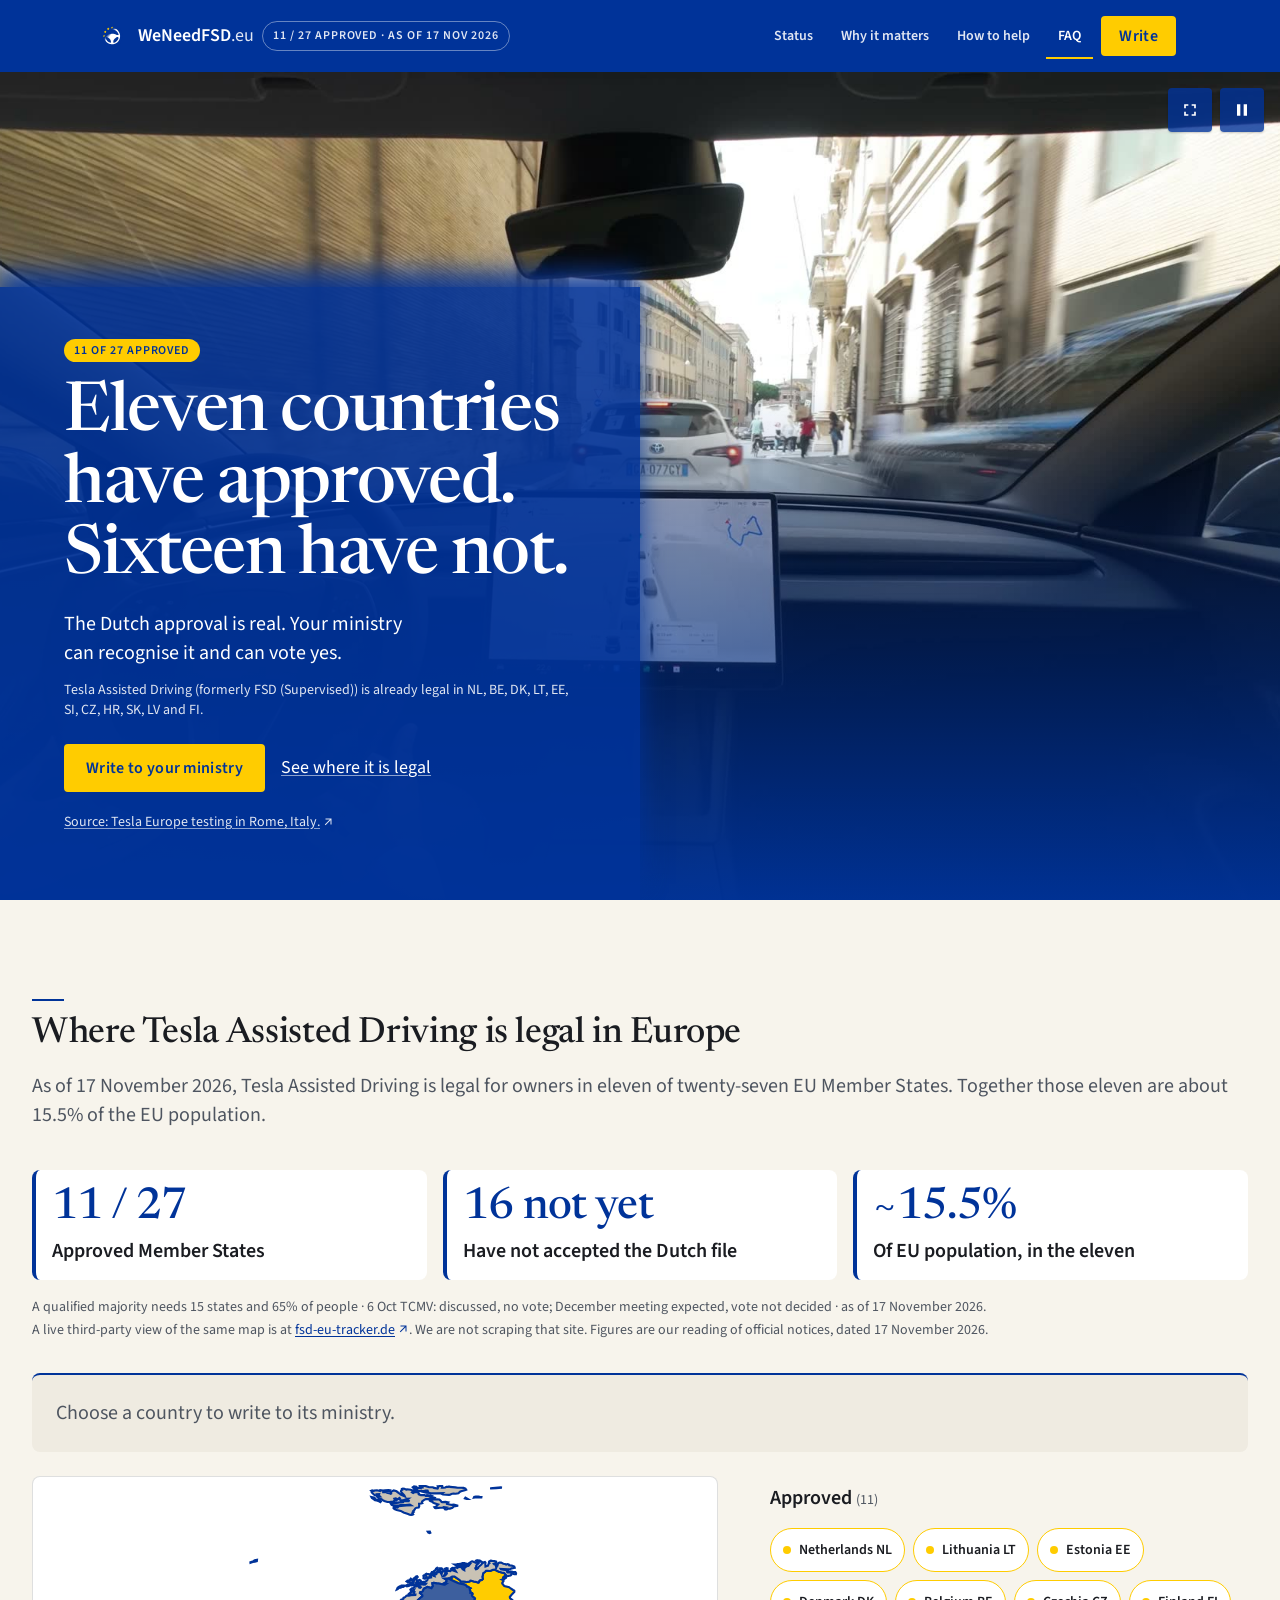
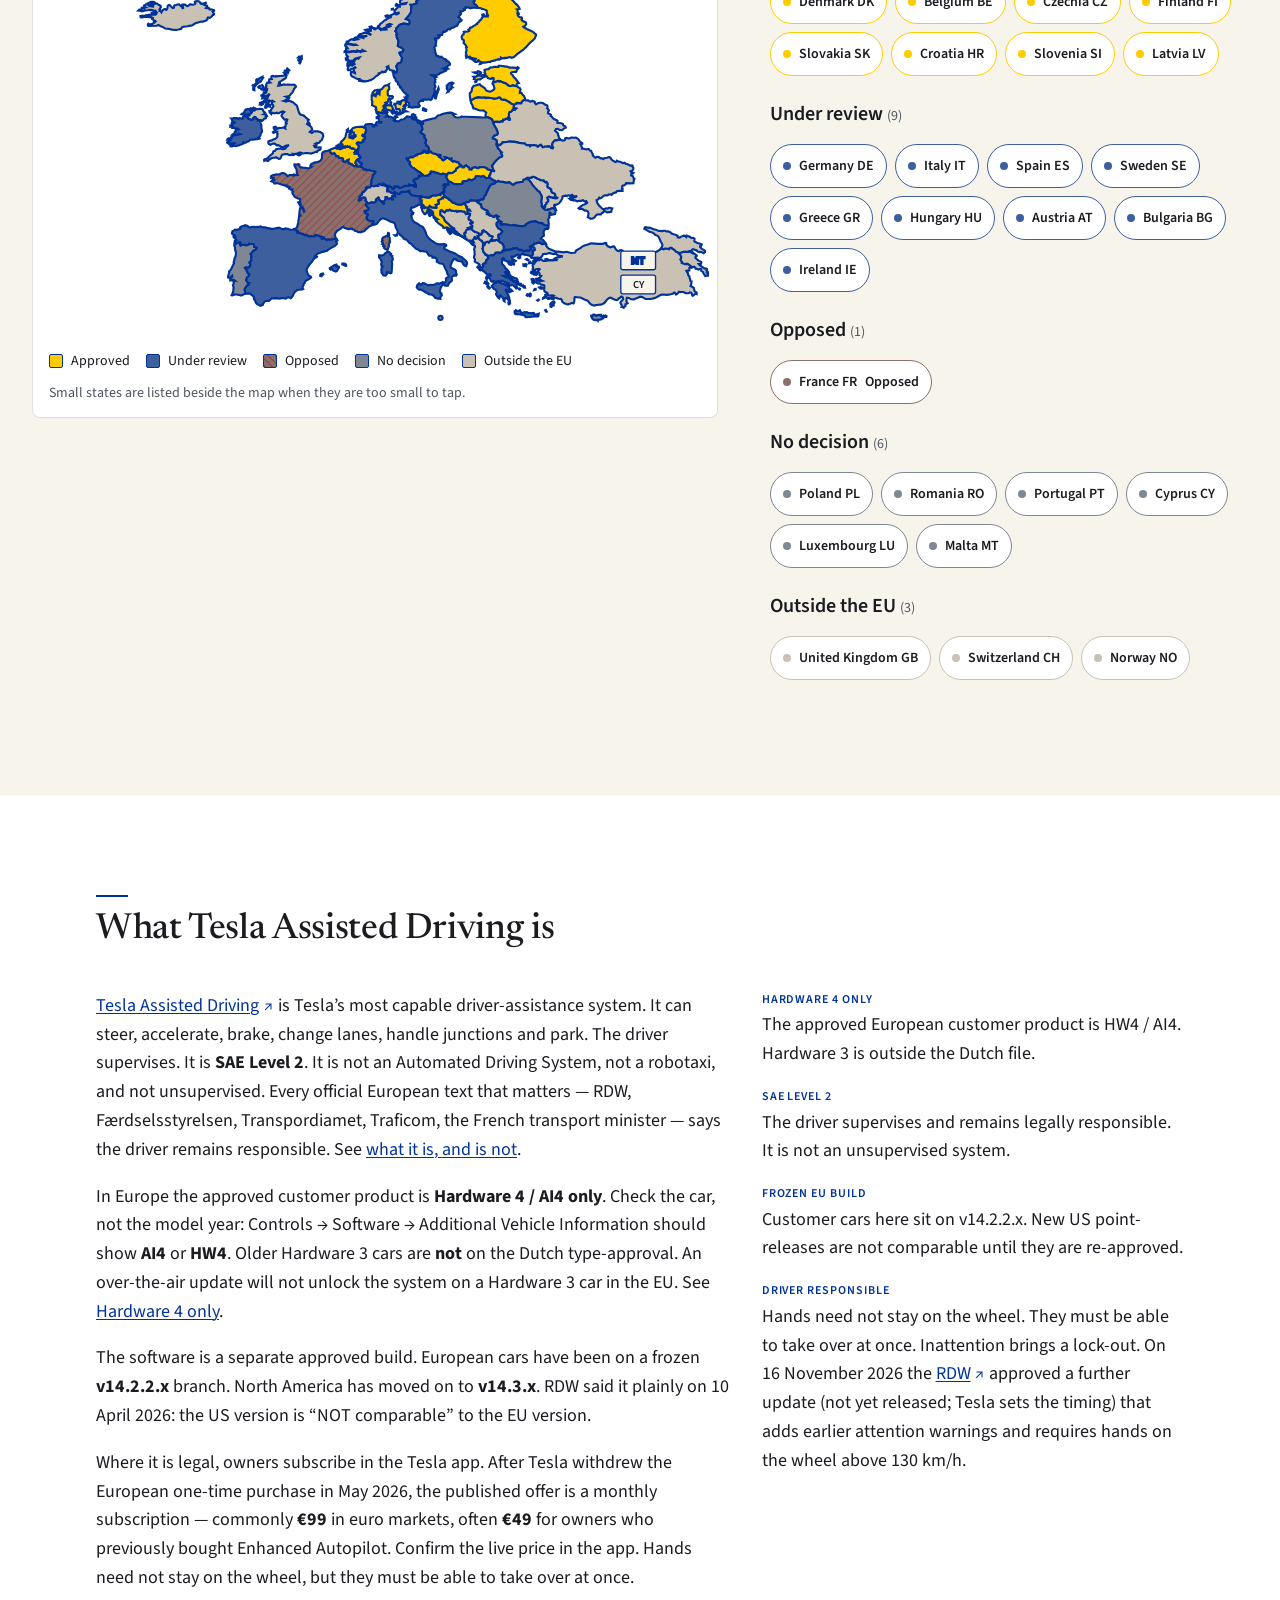
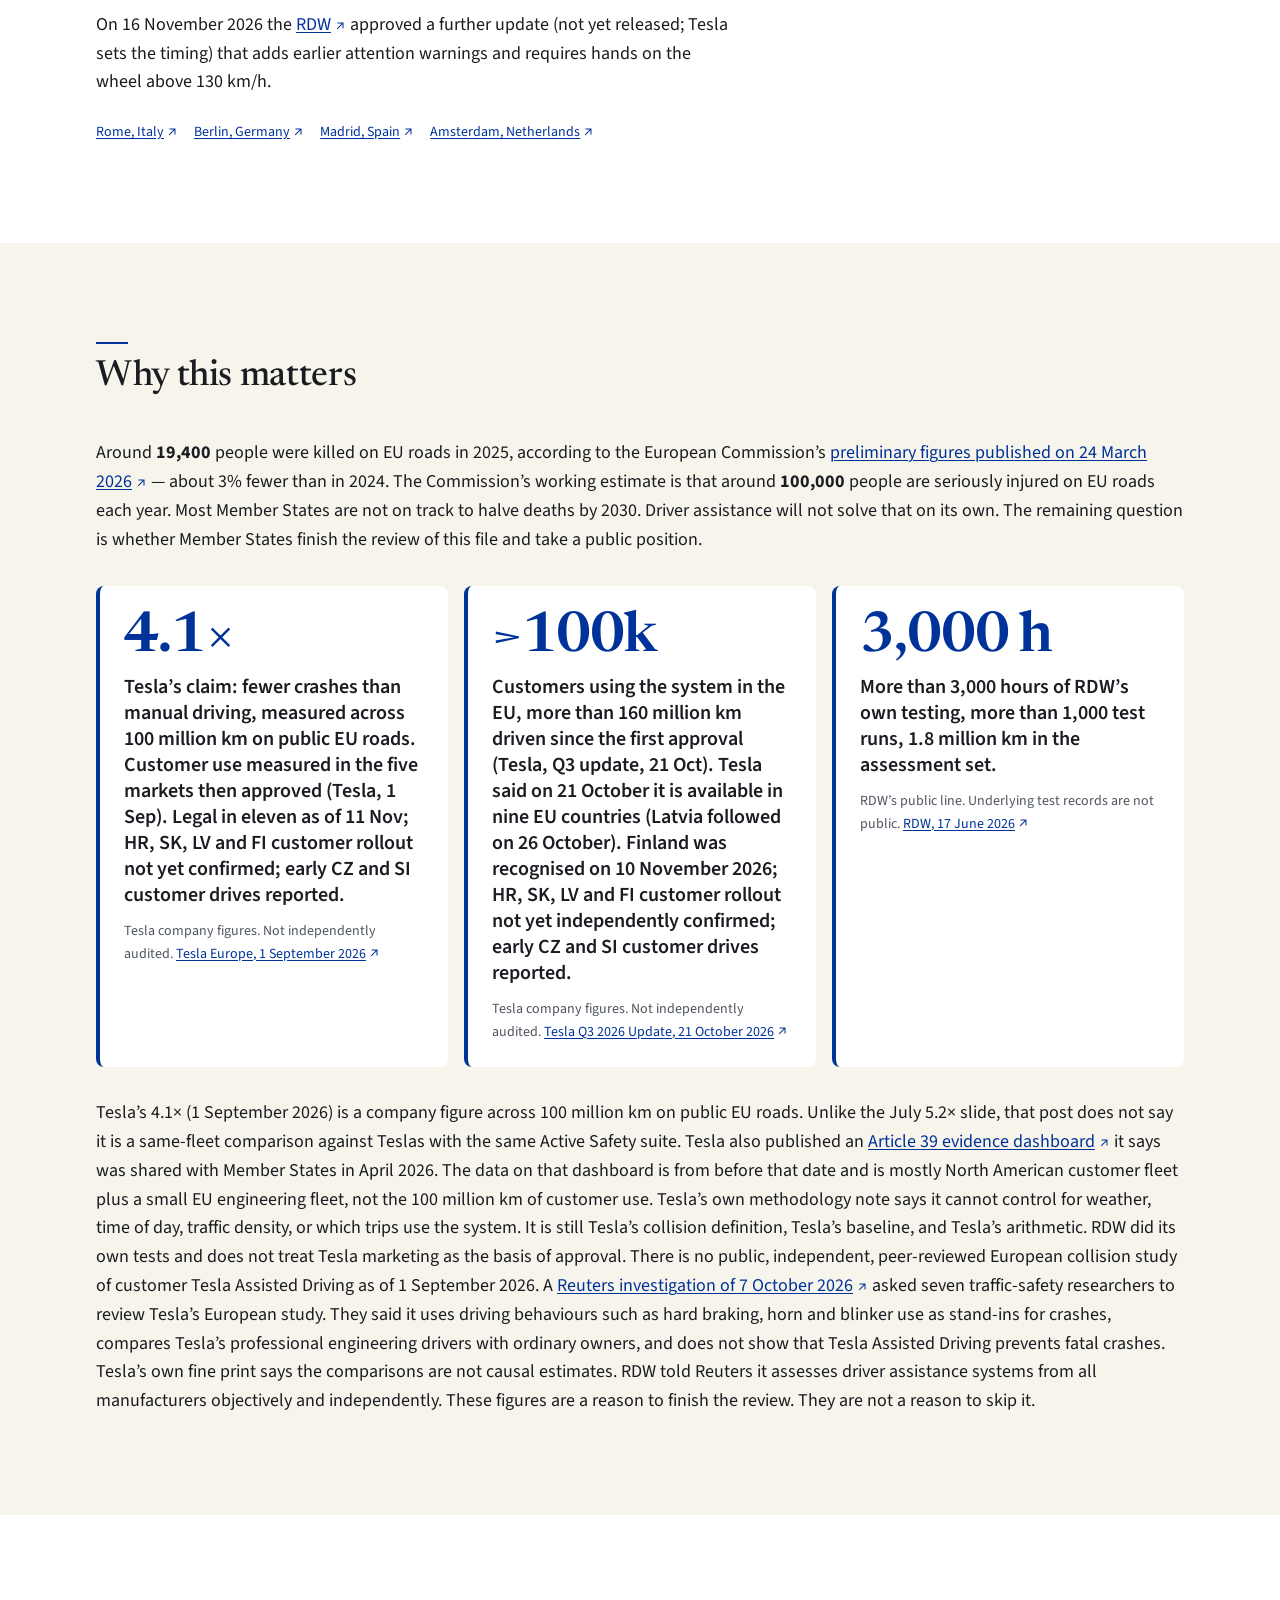
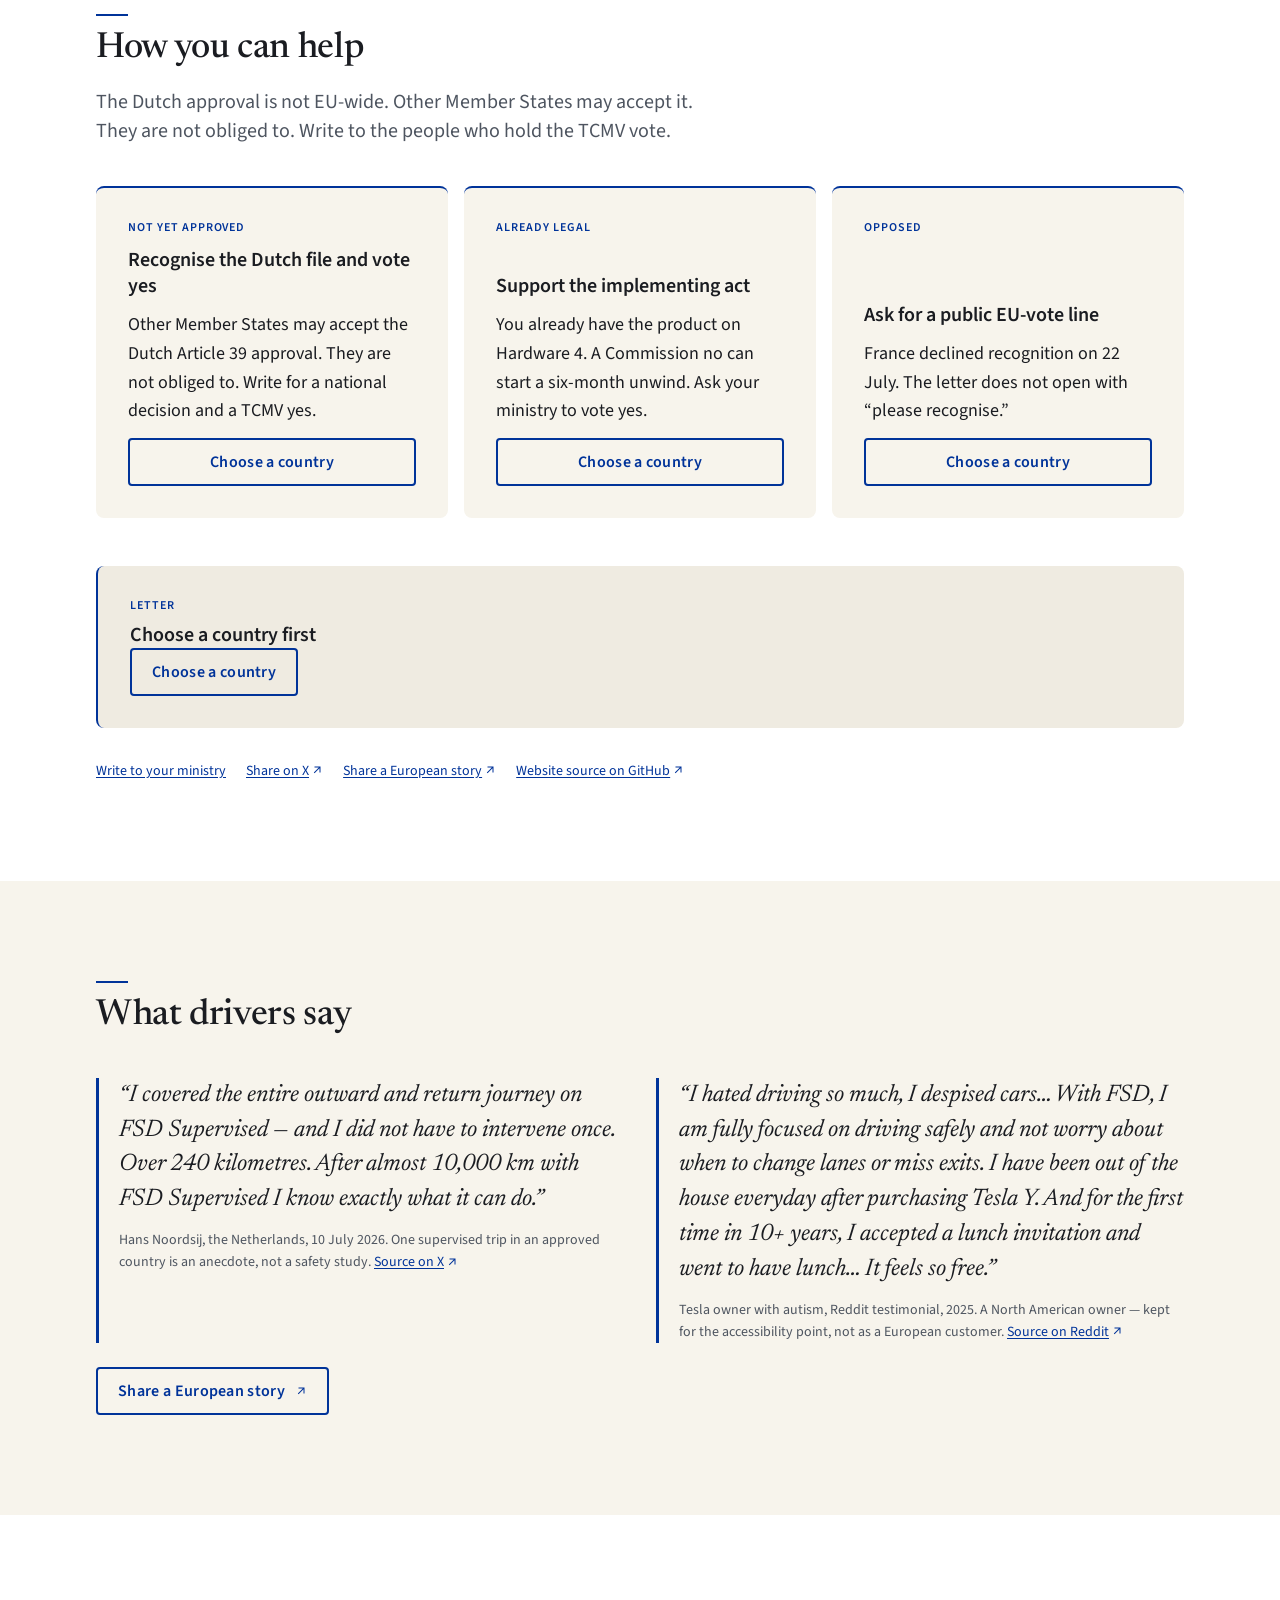
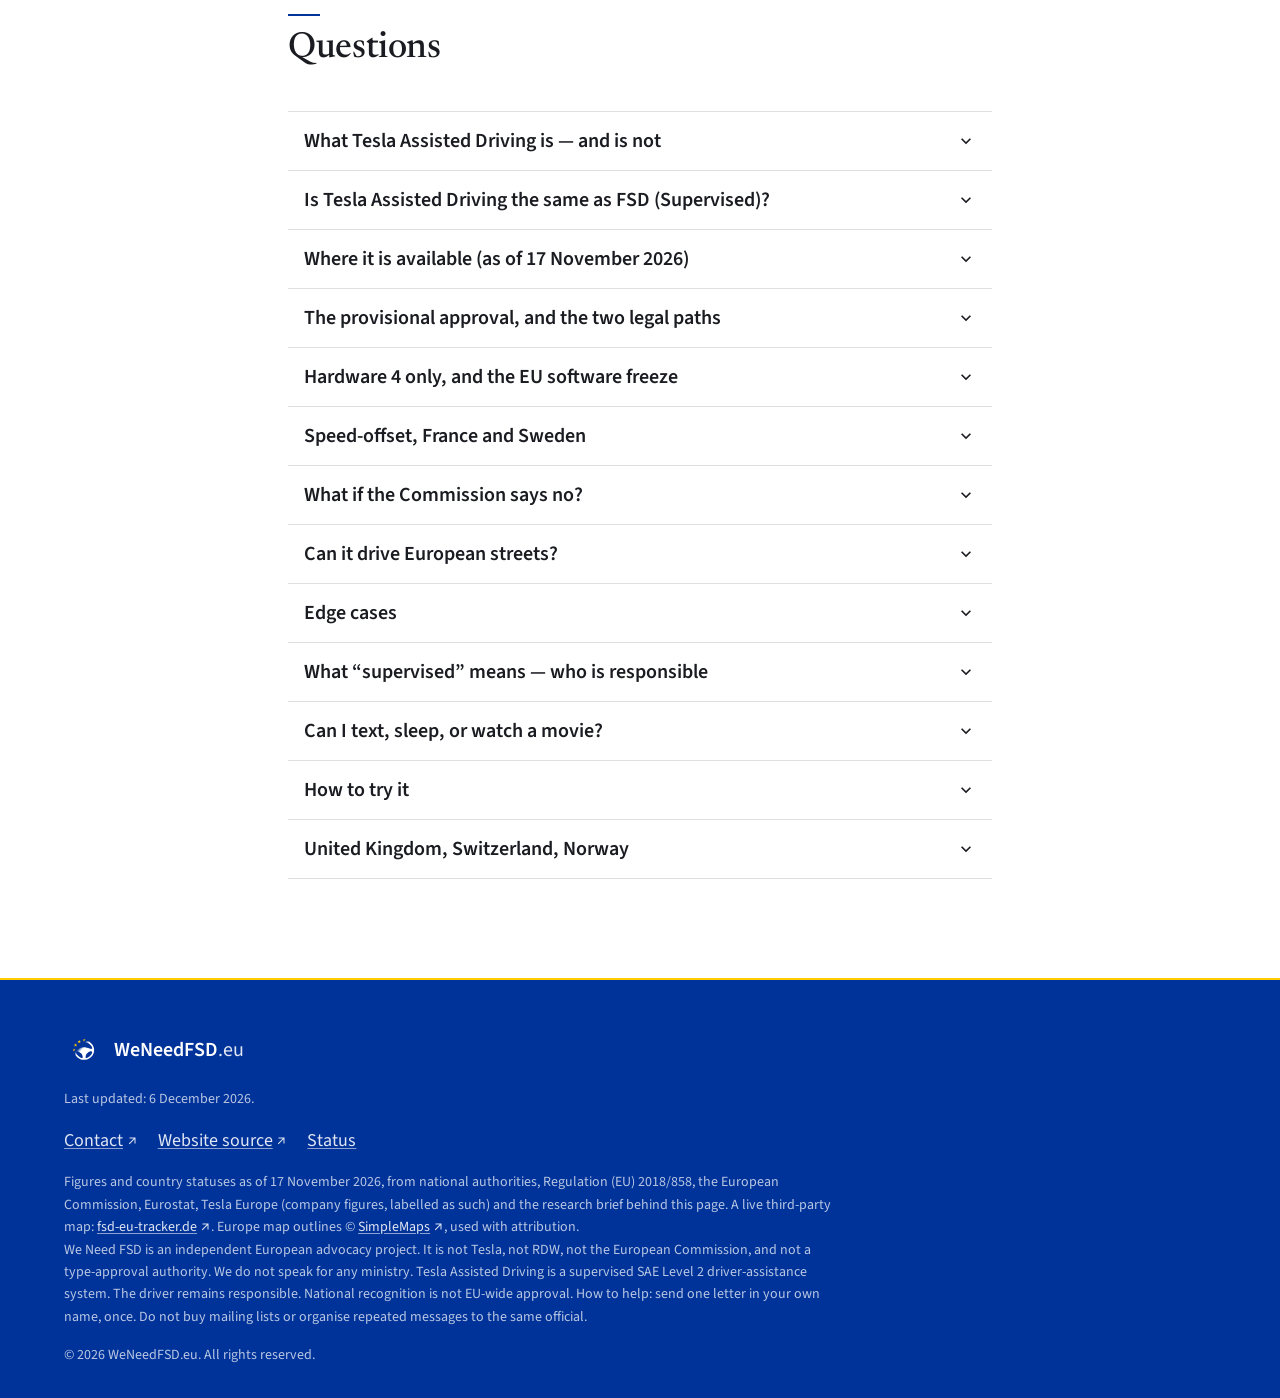
==== commit dbee038d: "Tighten the 16 Nov RDW summary to one FAQ and a single sentence elsewhere. The full account stays af" ====
--- a/index.html
+++ b/index.html
@@ -200,7 +200,7 @@
               <p>In Europe the approved customer product is <strong>Hardware 4 / AI4 only</strong>. Check the car, not the model year: Controls → Software → Additional Vehicle Information should show <strong>AI4</strong> or <strong>HW4</strong>. Older Hardware 3 cars are <strong>not</strong> on the Dutch type-approval. An over-the-air update will not unlock the system on a Hardware 3 car in the EU. See <a href="#faq-hw4">Hardware 4 only</a>.</p>
               <p>The software is a separate approved build. European cars have been on a frozen <strong>v14.2.2.x</strong> branch. North America has moved on to <strong>v14.3.x</strong>. RDW said it plainly on 10 April 2026: the US version is “NOT comparable” to the EU version.</p>
               <p>Where it is legal, owners subscribe in the Tesla app. After Tesla withdrew the European one-time purchase in May 2026, the published offer is a monthly subscription — commonly <strong>€99</strong> in euro markets, often <strong>€49</strong> for owners who previously bought Enhanced Autopilot. Confirm the live price in the app. Hands need not stay on the wheel, but they must be able to take over at once.</p>
-              <p>On 16 November 2026 the <a href="https://www.rdw.nl/en/news/2026/tesla-driver-assistance-system-receives-update" target="_blank" rel="noopener">RDW said it had assessed and approved further changes<span class="visually-hidden">, opens in a new window</span><svg class="ext-arrow" viewBox="0 0 24 24" fill="currentColor" aria-hidden="true"><path d="M7 7h8.59L5.7 16.89l1.41 1.41L17 8.41V17h2V5H7v2z"/></svg></a> to Tesla Assisted Driving for HW4 or higher, to be delivered over the air, with Tesla deciding the release timing and no date given: earlier driver-attention warnings and a ‘full strike’ if the driver is not paying attention while the system performs a manoeuvre, plus additional anti-misuse measures; Contextual Max Speed, which informs the driver when it is used and requires a confirmation by scrolling the scroll wheel up to set a higher maximum than indicated, after which a faster speed makes the ISA sign pulse red and shows that maximum next to the vehicle speed; and hands on the steering wheel above 130 km/h. RDW says this is an extension of the existing type approval, that tests on a test track and on public roads found no adverse or unintended effects, and that it informed the ten recognising countries (Belgium, Denmark, Estonia, Finland, Croatia, Latvia, Lithuania, Slovenia, Slovakia and Czechia); the EU-wide Article 39 procedure is still ongoing in the TCMV, whose discussions are confidential.</p>
+              <p>On 16 November 2026 the <a href="https://www.rdw.nl/en/news/2026/tesla-driver-assistance-system-receives-update" target="_blank" rel="noopener">RDW<span class="visually-hidden">, opens in a new window</span><svg class="ext-arrow" viewBox="0 0 24 24" fill="currentColor" aria-hidden="true"><path d="M7 7h8.59L5.7 16.89l1.41 1.41L17 8.41V17h2V5H7v2z"/></svg></a> approved a further update (not yet released; Tesla sets the timing) that adds earlier attention warnings and requires hands on the wheel above 130 km/h.</p>
             </div>
             <p class="film-row">
               <a href="https://x.com/teslaeurope/status/1933091243711410387" target="_blank" rel="noopener">Rome, Italy<span class="visually-hidden">, opens in a new window</span><svg class="ext-arrow" viewBox="0 0 24 24" fill="currentColor" aria-hidden="true"><path d="M7 7h8.59L5.7 16.89l1.41 1.41L17 8.41V17h2V5H7v2z"/></svg></a>
@@ -224,7 +224,7 @@
             </div>
             <div class="fact">
               <p class="overline">Driver responsible</p>
-              <p>Hands need not stay on the wheel. They must be able to take over at once. Inattention brings a lock-out. On 16 November 2026 the RDW approved a further change for HW4 or higher — Tesla decides the release timing, and no date was given — that requires hands on the wheel above 130 km/h.</p>
+              <p>Hands need not stay on the wheel. They must be able to take over at once. Inattention brings a lock-out. On 16 November 2026 the <a href="https://www.rdw.nl/en/news/2026/tesla-driver-assistance-system-receives-update" target="_blank" rel="noopener">RDW<span class="visually-hidden">, opens in a new window</span><svg class="ext-arrow" viewBox="0 0 24 24" fill="currentColor" aria-hidden="true"><path d="M7 7h8.59L5.7 16.89l1.41 1.41L17 8.41V17h2V5H7v2z"/></svg></a> approved a further update (not yet released; Tesla sets the timing) that adds earlier attention warnings and requires hands on the wheel above 130 km/h.</p>
             </div>
           </div>
         </div>
@@ -435,7 +435,7 @@
             <div class="acc-panel" id="faq-opposed" role="region" aria-labelledby="faq-opposed-btn" hidden>
               <div class="acc-panel-inner">
                 <p>This is the live political objection. On 3 November 2026 the <a href="https://www.rdw.nl/over-rdw/nieuws/2026/rdw-keurt-wijzigingen-aan-tesla-rijhulpsysteem-goed">RDW said it had approved changes</a>, delivered over the air to HW4 cars: the maximum driver-set margin drops from +50% to <strong>+10%</strong>, it resets to 0% at every start, and the name on screen and in the manual becomes Tesla Assisted Driving. Traficom’s 11 November 2026 release no longer describes a driver-set offset of up to +50%: it says drivers can no longer set the system to hold a speed 50% above the limit, and that speeding settings reset to no deviation from the limit when the vehicle is restarted. Tesla’s stated justification for any offset is wrongly read speed limits, and not becoming a rolling obstacle. The RDW says the system still only assists the driver, who stays responsible, and the existing approval stays valid unchanged. That matches the 10% Germany asked for, but not Sweden’s ask that no setting above the limit remain. Paris and Stockholm have not said publicly whether +10% is enough.</p>
-                <p>On 16 November 2026 the <a href="https://www.rdw.nl/en/news/2026/tesla-driver-assistance-system-receives-update" target="_blank" rel="noopener">RDW said it had assessed and approved further changes<span class="visually-hidden">, opens in a new window</span><svg class="ext-arrow" viewBox="0 0 24 24" fill="currentColor" aria-hidden="true"><path d="M7 7h8.59L5.7 16.89l1.41 1.41L17 8.41V17h2V5H7v2z"/></svg></a> to Tesla Assisted Driving for HW4 or higher, to be delivered over the air, with Tesla deciding the release timing and no date given: earlier driver-attention warnings and a ‘full strike’ if the driver is not paying attention while the system performs a manoeuvre, plus additional anti-misuse measures; Contextual Max Speed, which informs the driver when it is used and requires a confirmation by scrolling the scroll wheel up to set a higher maximum than indicated, after which a faster speed makes the ISA sign pulse red and shows that maximum next to the vehicle speed; and hands on the steering wheel above 130 km/h. RDW says this is an extension of the existing type approval, that tests on a test track and on public roads found no adverse or unintended effects, and that it informed the ten recognising countries (Belgium, Denmark, Estonia, Finland, Croatia, Latvia, Lithuania, Slovenia, Slovakia and Czechia); the EU-wide Article 39 procedure is still ongoing in the TCMV, whose discussions are confidential.</p>
+                <p>On 16 November 2026 the <a href="https://www.rdw.nl/en/news/2026/tesla-driver-assistance-system-receives-update" target="_blank" rel="noopener">RDW said it had assessed and approved further changes<span class="visually-hidden">, opens in a new window</span><svg class="ext-arrow" viewBox="0 0 24 24" fill="currentColor" aria-hidden="true"><path d="M7 7h8.59L5.7 16.89l1.41 1.41L17 8.41V17h2V5H7v2z"/></svg></a> to Tesla Assisted Driving for HW4 or higher, to be delivered over the air, with Tesla setting the release timing and no date given. The changes add earlier driver-attention warnings and a ‘full strike’ if the driver is not paying attention while the system performs a manoeuvre, plus additional anti-misuse measures, and they require hands on the wheel above 130 km/h. When the system uses Contextual Max Speed, the driver is informed, a higher maximum than indicated needs a scroll-wheel confirmation, and if the car then travels faster the ISA sign pulses red and the current maximum speed is shown next to the vehicle speed, and RDW says this is an extension of the existing type approval after tests on a test track and on public roads found no adverse or unintended effects, that it informed the ten recognising countries (Belgium, Denmark, Estonia, Finland, Croatia, Latvia, Lithuania, Slovenia, Slovakia and Czechia), and that the EU-wide Article 39 procedure is still ongoing in the TCMV, whose discussions are confidential.</p>
                 <p><strong>France.</strong> On 22 July 2026, transport minister Philippe Tabarot declined national recognition of the current product. <a href="https://www.lefigaro.fr/secteur/high-tech/la-france-refuse-pour-le-moment-d-autoriser-le-systeme-de-conduite-autonome-supervisee-de-tesla-20260723">Le Figaro</a> reported him saying the safety trade-offs were not yet sufficient “as it currently stands,” and that France wants a harmonised EU framework rather than a national copy of the Dutch file.</p>
                 <p>On 2 September 2026 Tabarot held a <a href="https://x.com/PhilippeTabarot/status/2095225468035170725">videoconference with Elon Musk</a> and announced two Tesla-supplied on-road trial vehicles. He said French authorities have been working on technical adaptations that will enable France to support EU homologation “in the coming weeks.” He did not reverse the 22 July refusal, did not recognise the Dutch Article 39 file, and did not publish a TCMV voting line. Testing is not customer approval. An <a href="https://www.rtl.fr/actu/politique/info-rtl-voitures-autonomes-elon-musk-en-visio-ce-soir-avec-le-ministre-des-transports-pour-debloquer-le-fsd-tesla-en-france-7900668077">entourage readout to RTL</a> said France had “never closed the door.”</p>
                 <p><strong>Sweden.</strong> Trafikverket’s 30 April 2026 TCMV letter, reported by <a href="https://www.reuters.com/business/autos-transportation/sweden-may-oppose-teslas-supervised-self-driving-tech-europe-over-speeding-2026-06-18/">Reuters on 18 June</a>, recommends a <strong>no</strong> unless Speed Offset / systematic speeding is removed. Infrastrukturminister Andreas Carlson’s <a href="https://www.riksdagen.se/sv/dokument-och-lagar/dokument/skriftlig-fraga/sveriges-standpunkt-i-eu-gallande-behandling-av_hd111000/">written answer to riksdagsfråga 2025/26:1000</a> (letter 31 August, published 1 September 2026) restates a union-wide ADAS ambition and still takes Trafikverket into account. That is not a locked TCMV yes, not a withdrawal of the Speed Offset objection, and not national customer approval. <a href="https://www.transportstyrelsen.se/sv/om-oss/det-har-ar-transportstyrelsen/forskning-och-innovation/automatiserade-vagtransporter/transportstyrelsens-syn-pa-avancerade-forarstodssystem-i-sverige/">Transportstyrelsen</a> (page updated 26 October 2026): Tesla may run limited tests with trained test drivers; consumer activation is not allowed before the EU vote; if member states vote no, it says national permits are withdrawn; even after a yes, it says a broader Swedish launch is possible at the earliest in spring or summer 2027. It describes Tesla Assisted Driving as a driver-assistance system, and the driver stays legally responsible. Testing is not a go-ahead.</p>
@@ -521,7 +521,7 @@
               <div class="acc-panel-inner">
                 <p><strong>The driver is legally responsible.</strong> Always. Tesla Assisted Driving is SAE Level 2 (<a href="https://www.sae.org/standards/content/j3016_202104/" target="_blank" rel="noopener">SAE J3016<span class="visually-hidden">, opens in a new window</span><svg class="ext-arrow" viewBox="0 0 24 24" fill="currentColor" aria-hidden="true"><path d="M7 7h8.59L5.7 16.89l1.41 1.41L17 8.41V17h2V5H7v2z"/></svg></a>). It is not an Automated Driving System under UN R157.</p>
                 <p>RDW’s own words: the vehicle is “NOT autonomous or self-driving. The driver is supported and remains responsible.” Hands need not stay on the wheel, but must be able to take over at once. Inattention leads to warnings and, if it continues, a temporary lock-out.</p>
-                <p>On 16 November 2026 the <a href="https://www.rdw.nl/en/news/2026/tesla-driver-assistance-system-receives-update" target="_blank" rel="noopener">RDW said it had assessed and approved further changes<span class="visually-hidden">, opens in a new window</span><svg class="ext-arrow" viewBox="0 0 24 24" fill="currentColor" aria-hidden="true"><path d="M7 7h8.59L5.7 16.89l1.41 1.41L17 8.41V17h2V5H7v2z"/></svg></a> to Tesla Assisted Driving for HW4 or higher, to be delivered over the air, with Tesla deciding the release timing and no date given: earlier driver-attention warnings and a ‘full strike’ if the driver is not paying attention while the system performs a manoeuvre, plus additional anti-misuse measures; Contextual Max Speed, which informs the driver when it is used and requires a confirmation by scrolling the scroll wheel up to set a higher maximum than indicated, after which a faster speed makes the ISA sign pulse red and shows that maximum next to the vehicle speed; and hands on the steering wheel above 130 km/h. RDW says this is an extension of the existing type approval, that tests on a test track and on public roads found no adverse or unintended effects, and that it informed the ten recognising countries (Belgium, Denmark, Estonia, Finland, Croatia, Latvia, Lithuania, Slovenia, Slovakia and Czechia); the EU-wide Article 39 procedure is still ongoing in the TCMV, whose discussions are confidential.</p>
+                <p>On 16 November 2026 the <a href="https://www.rdw.nl/en/news/2026/tesla-driver-assistance-system-receives-update" target="_blank" rel="noopener">RDW<span class="visually-hidden">, opens in a new window</span><svg class="ext-arrow" viewBox="0 0 24 24" fill="currentColor" aria-hidden="true"><path d="M7 7h8.59L5.7 16.89l1.41 1.41L17 8.41V17h2V5H7v2z"/></svg></a> approved a further update (not yet released; Tesla sets the timing) that adds earlier attention warnings and requires hands on the wheel above 130 km/h.</p>
                 <p>The cabin camera watches gaze and attention. The driver can cancel at any time with the brake, the wheel, or the stalk. The system assists. The driver decides. Liability sits with the driver, as it does with adaptive cruise or lane-keeping.</p>
               </div>
             </div>
@@ -536,7 +536,7 @@
             </h3>
             <div class="acc-panel" id="faq-texting" role="region" aria-labelledby="faq-texting-btn" hidden>
               <div class="acc-panel-inner">
-                <p><strong>No.</strong> Not legally, and not technically if the driver-monitoring system is working. Looking away, closing your eyes, or picking up a phone produces warnings and then a disengagement. Doing those things in a moving car remains an offence whether the system is on or not. On 16 November 2026 the <a href="https://www.rdw.nl/en/news/2026/tesla-driver-assistance-system-receives-update" target="_blank" rel="noopener">RDW said it had approved further changes<span class="visually-hidden">, opens in a new window</span><svg class="ext-arrow" viewBox="0 0 24 24" fill="currentColor" aria-hidden="true"><path d="M7 7h8.59L5.7 16.89l1.41 1.41L17 8.41V17h2V5H7v2z"/></svg></a> for HW4 or higher, to be delivered over the air, with Tesla deciding the release timing and no date given: earlier driver-attention warnings and a ‘full strike’ if the driver is not paying attention while the system performs a manoeuvre, plus additional anti-misuse measures.</p>
+                <p><strong>No.</strong> Not legally, and not technically if the driver-monitoring system is working. Looking away, closing your eyes, or picking up a phone produces warnings and then a disengagement. Doing those things in a moving car remains an offence whether the system is on or not. On 16 November 2026 the <a href="https://www.rdw.nl/en/news/2026/tesla-driver-assistance-system-receives-update" target="_blank" rel="noopener">RDW<span class="visually-hidden">, opens in a new window</span><svg class="ext-arrow" viewBox="0 0 24 24" fill="currentColor" aria-hidden="true"><path d="M7 7h8.59L5.7 16.89l1.41 1.41L17 8.41V17h2V5H7v2z"/></svg></a> approved a further update (not yet released; Tesla sets the timing) that adds earlier attention warnings and requires hands on the wheel above 130 km/h.</p>
                 <p>Supervised assistance can reduce the grind of a long motorway or a jam. It does not buy you the right to do something else. Unsupervised / “texting while driving” talk is about a different product that is <strong>not</strong> what Article 39 authorised.</p>
               </div>
             </div>
@@ -625,7 +625,7 @@
       "note": "The 119th TCMV met on 6 October 2026. Its published draft agenda (DG GROW; draft dated ~11 September) listed only “Continuation of discussions on request of the Netherlands for an Art. 39 authorisation” (~25 min, 11:45–12:10), with no vote; press reports after the meeting (heise/dpa, TeslaNorth, 6 October) describe discussion only, no vote. The Commission's summary record of the 30 June TCMV meeting (published 16 October 2026; https://ec.europa.eu/transparency/comitology-register/screen/documents/118568/1) shows no vote. The Netherlands reported 40 million km driven, and its data put the system's speed adaptation at an average 4.4 km/h below the detected limit. Member states asked about the name, the permanent speed offset, over-the-air updates and bad weather; the Commission said the timeline depends on their satisfaction with the Dutch answers. As of 26 October no official readout of the 6 October meeting has been found. The next TCMV meeting is expected in December; whether it will hold a vote is not yet decided (earlier Electrek/Reuters reporting called December the earliest apparent opportunity and did not confirm a Commission vote date). The Norwegian Public Roads Administration (Statens vegvesen), on its page updated 29 October 2026, says the next meeting is in December 2026, that it is still not decided whether a vote will take place, and that the wording of any decision to be voted on is not settled (https://www.vegvesen.no/fag/trafikk/its-portalen/its-i-statens-vegvesen/metr/forerstottesystemer/)."
     },
     "trackerUrl": "https://fsd-eu-tracker.de/en/",
-    "sourcesNote": "Speed-offset FAQ, the what-it-is section and the driver-monitoring FAQs updated 17 November 2026: RDW news of 16 November 2026 (https://www.rdw.nl/en/news/2026/tesla-driver-assistance-system-receives-update; Dutch: https://www.rdw.nl/over-rdw/nieuws/2026/tesla-rijhulpsysteem-krijgt-update) says the RDW assessed and approved changes to Tesla Assisted Driving for HW4 or higher, to be delivered over the air, with Tesla deciding the release timing and no date given. Earlier driver-attention warnings, and a full strike if the driver is not paying attention while the system performs a manoeuvre; additional anti-misuse measures. Contextual Max Speed: the driver is informed when it is used; to set a higher maximum than indicated the driver must confirm by scrolling the scroll wheel up; if the car then travels faster, the ISA sign pulses red and the current maximum speed is shown next to the vehicle speed. Above 130 km/h the driver must keep hands on the steering wheel. RDW says this is an extension of the existing type approval; it tested on a test track and on public roads and found no adverse or unintended effects; it informed the ten recognising countries (Belgium, Denmark, Estonia, Finland, Croatia, Latvia, Lithuania, Slovenia, Slovakia and Czechia). The EU-wide Article 39 procedure is still ongoing in the TCMV, whose discussions are confidential. No release date was given. Informing those countries is not EU-wide approval. Counts unchanged: eleven of 27; EU population share about 15.5%. Hungary row updated 16 November 2026: Portfolio.hu reported on 15 November 2026 (https://www.portfolio.hu/uzlet/20261115/tanacs-zoltan-elarulta-mikor-engedelyezhetik-a-tesla-onvezeto-funkciojat-magyarorszagon-876542) that science and technology minister Zoltán Tanács said, in a Facebook video, that the government has decided to launch an official authority-run test programme to check whether Tesla Assisted Driving can be used safely on Hungarian roads in line with the Hungarian highway code (KRESZ), independently of the EU-wide decision. The announcement followed talks with transport minister Dávid Vitézy. No start date, duration, test authority or criteria were given. Hungary has not recognised the RDW provisional approval; customers cannot use it. Secondary corroboration: Totalcar, 16 November 2026 (https://totalcar.hu/hirek/2026/11/16/tesla-onvezeto-rendszer-magyarorszag-hatosagi-teszt/), and Teslant, 15 November. No ministry release was found; the minister’s statement is known only from press reporting of the video. Status moves from no_national_approval to in_review, the same bucket as Sweden (limited official testing, no customer approval) and Spain (company testing, not recognition). That is not a national approval and not an EU-wide approval. Counts unchanged: eleven of 27; EU population share about 15.5%. The row links to the Portfolio report. Separate regulation work mentioned in the same reporting is out of scope for this row. Sweden row updated 12 November 2026: Transportstyrelsen’s page on advanced driver-assistance systems, published 11 May 2026 and last changed 26 October 2026 (https://www.transportstyrelsen.se/sv/om-oss/det-har-ar-transportstyrelsen/forskning-och-innovation/automatiserade-vagtransporter/transportstyrelsens-syn-pa-avancerade-forarstodssystem-i-sverige/), says Sweden is analysing RDW’s 10 April 2026 provisional approval of Tesla FSD (Supervised), now Tesla Assisted Driving. A general approval cannot be given before the member-state vote, and before the system is judged to meet UN Regulation No. 171. Transportstyrelsen has allowed Tesla limited tests with trained test drivers on certain routes. General consumer activation is not yet permitted. If member states vote no, national permits are withdrawn; if they vote yes, a broader launch could be possible at the earliest in spring or summer 2027. That 2027 timing is Transportstyrelsen’s own estimate. Tesla Assisted Driving is a driver-assistance system and the driver stays legally responsible. Status stays in_review — not a national approval. Counts unchanged: eleven of 27; EU population share about 15.5%. The row now links to that page. This page stores one source URL per country, so the Riksdag written answer 2025/26:1000 (https://www.riksdagen.se/sv/dokument-och-lagar/dokument/skriftlig-fraga/sveriges-standpunkt-i-eu-gallande-behandling-av_hd111000/) is no longer the row link; it remains the Carlson source and is still linked in the speed-offset section. Finland row updated 11 November 2026: Traficom news release published 11 November 2026 at 07:53 Finnish time (https://www.traficom.fi/en/news/teslas-driver-assistance-system-now-permitted-finnish-roads) says that on 10 November 2026 Traficom recognised the provisional type-approval granted by the Dutch authority (RDW) for Tesla Assisted Driving, so it can be used as a driver assistance system in Finland and Tesla can immediately start offering it to customers. Recorded here as national recognition of that Dutch provisional approval under Article 39(5) of Regulation (EU) 2018/858 — approved (eleventh). Traficom stresses the driver remains fully responsible; says operation may be limited if cameras are covered by snow, slush or other dirt; says further changes to the system are expected before EU-wide approval; says EU-wide approval needs a TCMV vote, expected during the coming winter, taking effect about three weeks after a successful vote; and says national recognition does not bind Finland’s position in that vote. Reuters reported the release on 11 November 2026. Customer rollout to Finnish customers is not yet confirmed. EU population share: (64.4 + 5.6) / 450.2 ≈ 15.5%. Netherlands row and speed-offset FAQ updated 4 November 2026: RDW news of 3 November 2026 (https://www.rdw.nl/over-rdw/nieuws/2026/rdw-keurt-wijzigingen-aan-tesla-rijhulpsysteem-goed) approves Tesla’s “minor changes” for HW4 and later: maximum speed margin +10% (was +50%), default 0% at every start with other speed-related functions off, and the Tesla Assisted Driving name in the car and manual, delivered over the air. Existing type approval stays valid with no amendment or extension; RDW informed the nine recognising states; TCMV talks confidential and RDW declines comment. Status counts unchanged. Italy and Norway rows and the TCMV timing note updated 3 November 2026. Italy stays in_review with no date: Tesla has filed for recognition of the Dutch homologation; MIT said in July 2026 that the file is in analysis; no customer activation; the day of filing was not published. On 29 October 2026 Transport Minister Matteo Salvini posted that Italy supports a swift EU approval of Tesla Assisted Driving (https://x.com/matteosalvinimi/status/2115720560994836862). That is political support, not an Italian national approval. The row now links to that post. This page stores one source URL per country, so the July 2026 report (https://driveteslacanada.ca/news/tesla-fsd-italy-application-under-review/) is no longer the row link. Norway stays non_eu. The Norwegian Public Roads Administration (Statens vegvesen) updated its page on 29 October 2026 (https://www.vegvesen.no/fag/trafikk/its-portalen/its-i-statens-vegvesen/metr/forerstottesystemer/). Norway is in the EEA, takes part in TCMV without a vote, and follows EU type-approval through the EEA Agreement. The page says the next TCMV meeting is in December 2026, that it is not yet decided whether a vote will be held, and that the wording of any decision is not settled. Tesla has dropped its requested exemption from the maximum lateral-acceleration requirement. Counts unchanged: 10 of 27; EU population share 14.3%. Latvia row updated 26 October 2026: CSDD (Ceļu satiksmes drošības direkcija, Latvia’s type-approval authority) press release of 26 October 2026 recognises the Dutch RDW provisional approval under Article 39(5) of Regulation (EU) 2018/858 — approved (tenth). csdd.lv did not load in our checks; the release text is carried by Apollo.lv / TVNET, Kursors.lv and BB.LV, and Reuters reported Tesla’s announcement the same day. Tesla Europe posted on X on 26 October that rollout “begins soon”; customer rollout not yet confirmed. EU population share: (62.5 + 1.9) / 450.2 = 14.3%. Luxembourg row updated 21 October 2026: written answer of Mobility Minister Yuriko Backes to parliamentary question no. 4802 (20 October 2026, chd.lu) — not involved in the Dutch procedure; driver assistance, not automated driving; supports harmonised EU procedure; no national recognition (status unchanged). Slovakia row updated 19 October 2026: Ministerstvo dopravy SR press release of 16 October 2026 recognises the Dutch RDW provisional approval — approved (ninth); Tesla Europe posted on X on 16 October that rollout “begins soon”; Slovak media report a gradual over-the-air rollout. Germany row updated 7 October 2026: BMV statement of 6 October 2026 (support for EU-wide approval; max 10% speed tolerance agreed with Tesla; driver 100% responsible; Tesla offered “Tesla Assisted Driving” name) — no national approval. TCMV row updated 7 October 2026: 6 October meeting discussed the Dutch request without a vote; no official readout yet. Statuses from official notices. Croatia row updated 30 September 2026: Državni zavod za mjeriteljstvo (DZM, Croatian type-approval body) recognised the Dutch RDW provisional FSD (Supervised) approval (letter to Tesla Hrvatska, quoted by HINA / N1, 29 Sep ~17:10 CEST) under Regulation (EU) 2018/858; Tesla Europe X same morning secondary; no DZM press page found on dzm.gov.hr yet — letter via HINA wire. Rollout soon; confirm in the Tesla app. Jutarnji overclaims “fully autonomous” framing — do not cite that headline. TCMV row updated 28 September 2026: published draft agenda for the 119th TCMV (6 October 2026; DG GROW; draft ~11 September) lists only “Continuation of discussions on request of the Netherlands for an Art. 39 authorisation” (~25 min, 11:45–12:10) — Tesla not named, no vote; Electrek and Reuters 25 September and fsd-eu-tracker.de matched that discussions-only draft; those September reports treated December as the next meeting and did not confirm a vote date. Germany stays in_review from BMV Staatssekretär Christian Hirte’s written answer to MdB Maximilian Kneller (Frage Nr. 0121/September; letter 14 September 2026; Kneller X 23 September): KBA still evaluating RDW Article 39 file; Speed Offset talks with RDW and Tesla; October discussion hedge now aligned to the draft agenda’s discussions-only item. Czechia row updated 21 September 2026 from MDČR press release recognising Dutch RDW provisional FSD (Supervised) approval; ministry X (@min_dopravy) and Tesla Europe same morning secondary; Tesla Europe still “Rollout will begin soon” (no formal “now live for all CZ”); secondary Czech press claims of Prague unlocks do not replace a Tesla Europe universal-unlock notice. Spain row updated 17 September 2026: Tesla Europe (16 Sep) ~460,000 km company testing — not customer unlock. Slovenia: AVP temporary recognition 7 Sep; early SI unlocks reported (owner secondary); October TCMV vote language removed. Sweden: Riksdag written answer 2025/26:1000. Ireland: Irish Examiner 23 Sep quotes Tesla “working with authorities” / anticipating arrival — not unlock. Tracker is a third-party view, not scraped live by this site.",
+    "sourcesNote": "Speed-offset FAQ, the what-it-is section and the driver-monitoring FAQs updated 17 November 2026: RDW news of 16 November 2026 (https://www.rdw.nl/en/news/2026/tesla-driver-assistance-system-receives-update; Dutch: https://www.rdw.nl/over-rdw/nieuws/2026/tesla-rijhulpsysteem-krijgt-update) says the RDW assessed and approved changes to Tesla Assisted Driving for HW4 or higher, to be delivered over the air, with Tesla deciding the release timing and no date given. Earlier driver-attention warnings, and a full strike if the driver is not paying attention while the system performs a manoeuvre; additional anti-misuse measures. When the system uses Contextual Max Speed, the driver is informed; to set a higher maximum than indicated the driver must confirm by scrolling the scroll wheel up; if the car then travels faster, the ISA sign pulses red and the current maximum speed is shown next to the vehicle speed. Above 130 km/h the driver must keep hands on the steering wheel. RDW says this is an extension of the existing type approval; it tested on a test track and on public roads and found no adverse or unintended effects; it informed the ten recognising countries (Belgium, Denmark, Estonia, Finland, Croatia, Latvia, Lithuania, Slovenia, Slovakia and Czechia). The EU-wide Article 39 procedure is still ongoing in the TCMV, whose discussions are confidential. No release date was given. Informing those countries is not EU-wide approval. Counts unchanged: eleven of 27; EU population share about 15.5%. Hungary row updated 16 November 2026: Portfolio.hu reported on 15 November 2026 (https://www.portfolio.hu/uzlet/20261115/tanacs-zoltan-elarulta-mikor-engedelyezhetik-a-tesla-onvezeto-funkciojat-magyarorszagon-876542) that science and technology minister Zoltán Tanács said, in a Facebook video, that the government has decided to launch an official authority-run test programme to check whether Tesla Assisted Driving can be used safely on Hungarian roads in line with the Hungarian highway code (KRESZ), independently of the EU-wide decision. The announcement followed talks with transport minister Dávid Vitézy. No start date, duration, test authority or criteria were given. Hungary has not recognised the RDW provisional approval; customers cannot use it. Secondary corroboration: Totalcar, 16 November 2026 (https://totalcar.hu/hirek/2026/11/16/tesla-onvezeto-rendszer-magyarorszag-hatosagi-teszt/), and Teslant, 15 November. No ministry release was found; the minister’s statement is known only from press reporting of the video. Status moves from no_national_approval to in_review, the same bucket as Sweden (limited official testing, no customer approval) and Spain (company testing, not recognition). That is not a national approval and not an EU-wide approval. Counts unchanged: eleven of 27; EU population share about 15.5%. The row links to the Portfolio report. Separate regulation work mentioned in the same reporting is out of scope for this row. Sweden row updated 12 November 2026: Transportstyrelsen’s page on advanced driver-assistance systems, published 11 May 2026 and last changed 26 October 2026 (https://www.transportstyrelsen.se/sv/om-oss/det-har-ar-transportstyrelsen/forskning-och-innovation/automatiserade-vagtransporter/transportstyrelsens-syn-pa-avancerade-forarstodssystem-i-sverige/), says Sweden is analysing RDW’s 10 April 2026 provisional approval of Tesla FSD (Supervised), now Tesla Assisted Driving. A general approval cannot be given before the member-state vote, and before the system is judged to meet UN Regulation No. 171. Transportstyrelsen has allowed Tesla limited tests with trained test drivers on certain routes. General consumer activation is not yet permitted. If member states vote no, national permits are withdrawn; if they vote yes, a broader launch could be possible at the earliest in spring or summer 2027. That 2027 timing is Transportstyrelsen’s own estimate. Tesla Assisted Driving is a driver-assistance system and the driver stays legally responsible. Status stays in_review — not a national approval. Counts unchanged: eleven of 27; EU population share about 15.5%. The row now links to that page. This page stores one source URL per country, so the Riksdag written answer 2025/26:1000 (https://www.riksdagen.se/sv/dokument-och-lagar/dokument/skriftlig-fraga/sveriges-standpunkt-i-eu-gallande-behandling-av_hd111000/) is no longer the row link; it remains the Carlson source and is still linked in the speed-offset section. Finland row updated 11 November 2026: Traficom news release published 11 November 2026 at 07:53 Finnish time (https://www.traficom.fi/en/news/teslas-driver-assistance-system-now-permitted-finnish-roads) says that on 10 November 2026 Traficom recognised the provisional type-approval granted by the Dutch authority (RDW) for Tesla Assisted Driving, so it can be used as a driver assistance system in Finland and Tesla can immediately start offering it to customers. Recorded here as national recognition of that Dutch provisional approval under Article 39(5) of Regulation (EU) 2018/858 — approved (eleventh). Traficom stresses the driver remains fully responsible; says operation may be limited if cameras are covered by snow, slush or other dirt; says further changes to the system are expected before EU-wide approval; says EU-wide approval needs a TCMV vote, expected during the coming winter, taking effect about three weeks after a successful vote; and says national recognition does not bind Finland’s position in that vote. Reuters reported the release on 11 November 2026. Customer rollout to Finnish customers is not yet confirmed. EU population share: (64.4 + 5.6) / 450.2 ≈ 15.5%. Netherlands row and speed-offset FAQ updated 4 November 2026: RDW news of 3 November 2026 (https://www.rdw.nl/over-rdw/nieuws/2026/rdw-keurt-wijzigingen-aan-tesla-rijhulpsysteem-goed) approves Tesla’s “minor changes” for HW4 and later: maximum speed margin +10% (was +50%), default 0% at every start with other speed-related functions off, and the Tesla Assisted Driving name in the car and manual, delivered over the air. Existing type approval stays valid with no amendment or extension; RDW informed the nine recognising states; TCMV talks confidential and RDW declines comment. Status counts unchanged. Italy and Norway rows and the TCMV timing note updated 3 November 2026. Italy stays in_review with no date: Tesla has filed for recognition of the Dutch homologation; MIT said in July 2026 that the file is in analysis; no customer activation; the day of filing was not published. On 29 October 2026 Transport Minister Matteo Salvini posted that Italy supports a swift EU approval of Tesla Assisted Driving (https://x.com/matteosalvinimi/status/2115720560994836862). That is political support, not an Italian national approval. The row now links to that post. This page stores one source URL per country, so the July 2026 report (https://driveteslacanada.ca/news/tesla-fsd-italy-application-under-review/) is no longer the row link. Norway stays non_eu. The Norwegian Public Roads Administration (Statens vegvesen) updated its page on 29 October 2026 (https://www.vegvesen.no/fag/trafikk/its-portalen/its-i-statens-vegvesen/metr/forerstottesystemer/). Norway is in the EEA, takes part in TCMV without a vote, and follows EU type-approval through the EEA Agreement. The page says the next TCMV meeting is in December 2026, that it is not yet decided whether a vote will be held, and that the wording of any decision is not settled. Tesla has dropped its requested exemption from the maximum lateral-acceleration requirement. Counts unchanged: 10 of 27; EU population share 14.3%. Latvia row updated 26 October 2026: CSDD (Ceļu satiksmes drošības direkcija, Latvia’s type-approval authority) press release of 26 October 2026 recognises the Dutch RDW provisional approval under Article 39(5) of Regulation (EU) 2018/858 — approved (tenth). csdd.lv did not load in our checks; the release text is carried by Apollo.lv / TVNET, Kursors.lv and BB.LV, and Reuters reported Tesla’s announcement the same day. Tesla Europe posted on X on 26 October that rollout “begins soon”; customer rollout not yet confirmed. EU population share: (62.5 + 1.9) / 450.2 = 14.3%. Luxembourg row updated 21 October 2026: written answer of Mobility Minister Yuriko Backes to parliamentary question no. 4802 (20 October 2026, chd.lu) — not involved in the Dutch procedure; driver assistance, not automated driving; supports harmonised EU procedure; no national recognition (status unchanged). Slovakia row updated 19 October 2026: Ministerstvo dopravy SR press release of 16 October 2026 recognises the Dutch RDW provisional approval — approved (ninth); Tesla Europe posted on X on 16 October that rollout “begins soon”; Slovak media report a gradual over-the-air rollout. Germany row updated 7 October 2026: BMV statement of 6 October 2026 (support for EU-wide approval; max 10% speed tolerance agreed with Tesla; driver 100% responsible; Tesla offered “Tesla Assisted Driving” name) — no national approval. TCMV row updated 7 October 2026: 6 October meeting discussed the Dutch request without a vote; no official readout yet. Statuses from official notices. Croatia row updated 30 September 2026: Državni zavod za mjeriteljstvo (DZM, Croatian type-approval body) recognised the Dutch RDW provisional FSD (Supervised) approval (letter to Tesla Hrvatska, quoted by HINA / N1, 29 Sep ~17:10 CEST) under Regulation (EU) 2018/858; Tesla Europe X same morning secondary; no DZM press page found on dzm.gov.hr yet — letter via HINA wire. Rollout soon; confirm in the Tesla app. Jutarnji overclaims “fully autonomous” framing — do not cite that headline. TCMV row updated 28 September 2026: published draft agenda for the 119th TCMV (6 October 2026; DG GROW; draft ~11 September) lists only “Continuation of discussions on request of the Netherlands for an Art. 39 authorisation” (~25 min, 11:45–12:10) — Tesla not named, no vote; Electrek and Reuters 25 September and fsd-eu-tracker.de matched that discussions-only draft; those September reports treated December as the next meeting and did not confirm a vote date. Germany stays in_review from BMV Staatssekretär Christian Hirte’s written answer to MdB Maximilian Kneller (Frage Nr. 0121/September; letter 14 September 2026; Kneller X 23 September): KBA still evaluating RDW Article 39 file; Speed Offset talks with RDW and Tesla; October discussion hedge now aligned to the draft agenda’s discussions-only item. Czechia row updated 21 September 2026 from MDČR press release recognising Dutch RDW provisional FSD (Supervised) approval; ministry X (@min_dopravy) and Tesla Europe same morning secondary; Tesla Europe still “Rollout will begin soon” (no formal “now live for all CZ”); secondary Czech press claims of Prague unlocks do not replace a Tesla Europe universal-unlock notice. Spain row updated 17 September 2026: Tesla Europe (16 Sep) ~460,000 km company testing — not customer unlock. Slovenia: AVP temporary recognition 7 Sep; early SI unlocks reported (owner secondary); October TCMV vote language removed. Sweden: Riksdag written answer 2025/26:1000. Ireland: Irish Examiner 23 Sep quotes Tesla “working with authorities” / anticipating arrival — not unlock. Tracker is a third-party view, not scraped live by this site.",
     "countries": [
       {
         "iso": "NL",
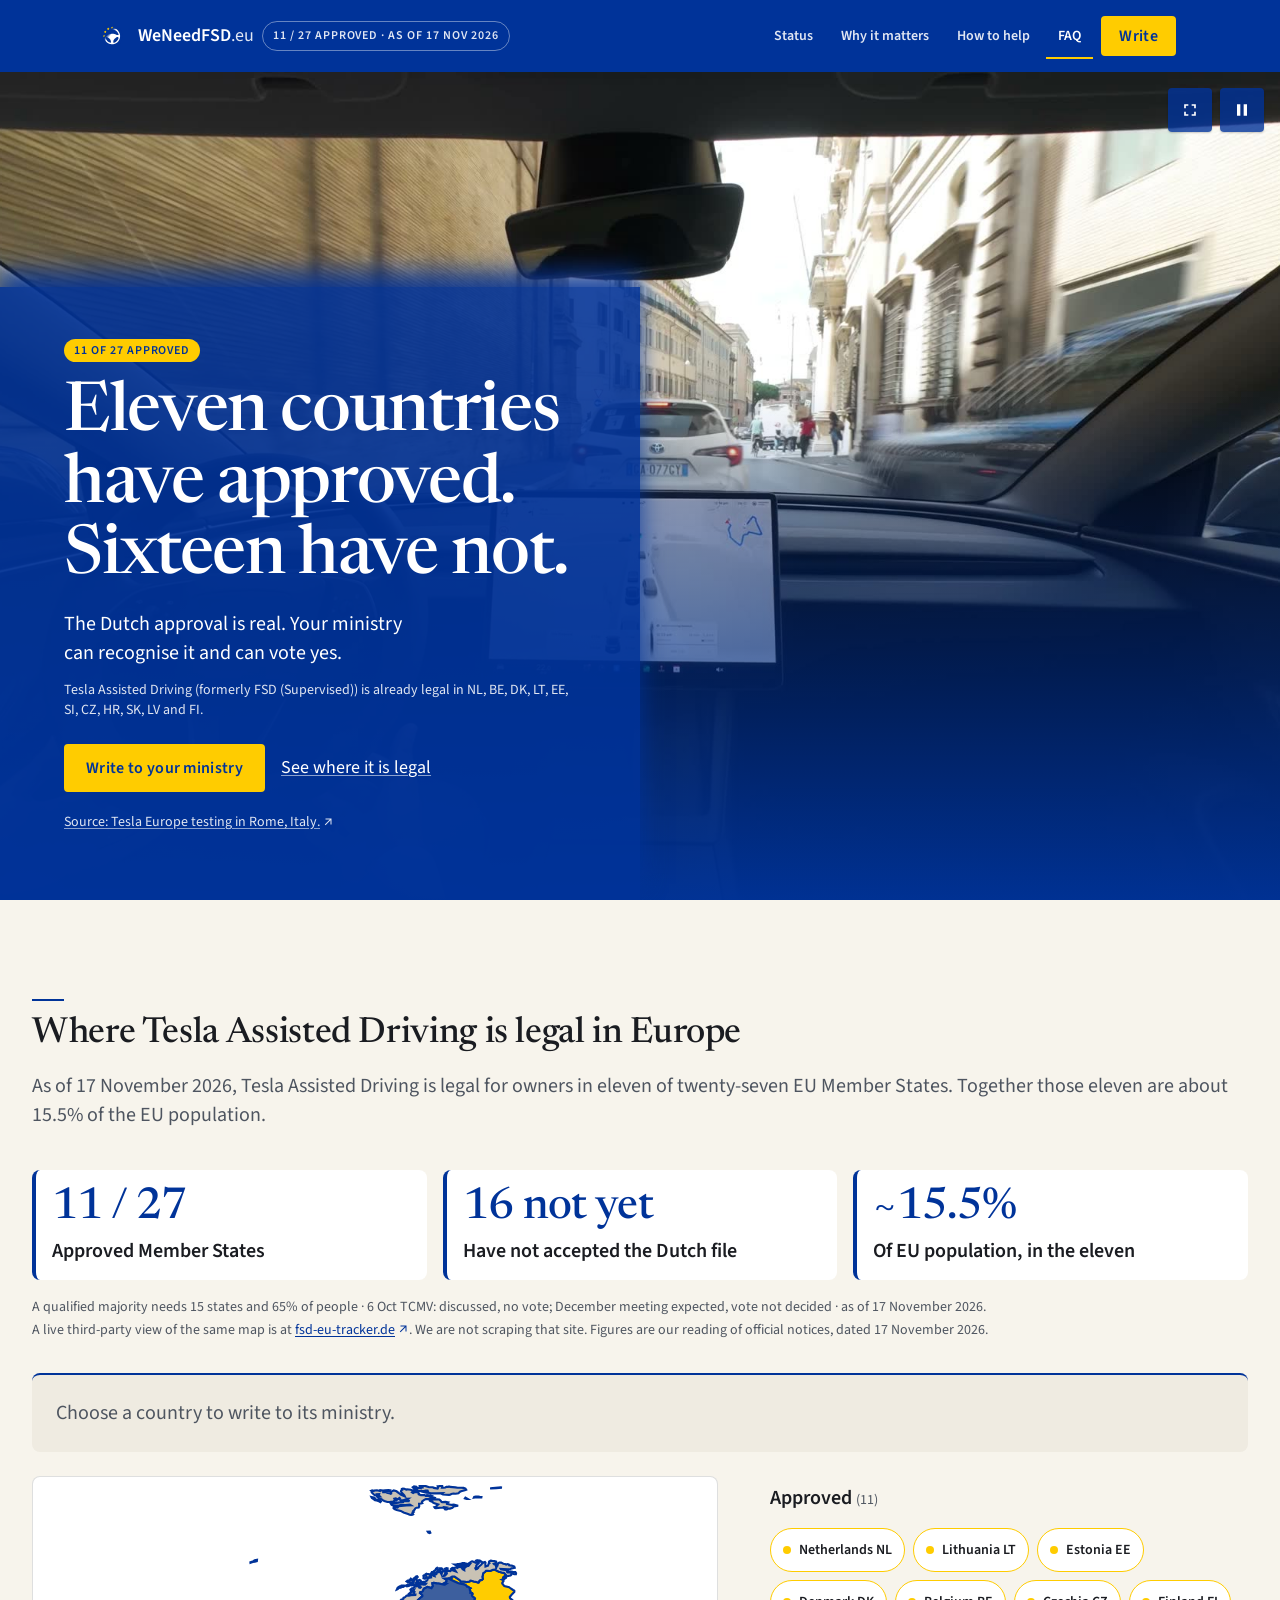
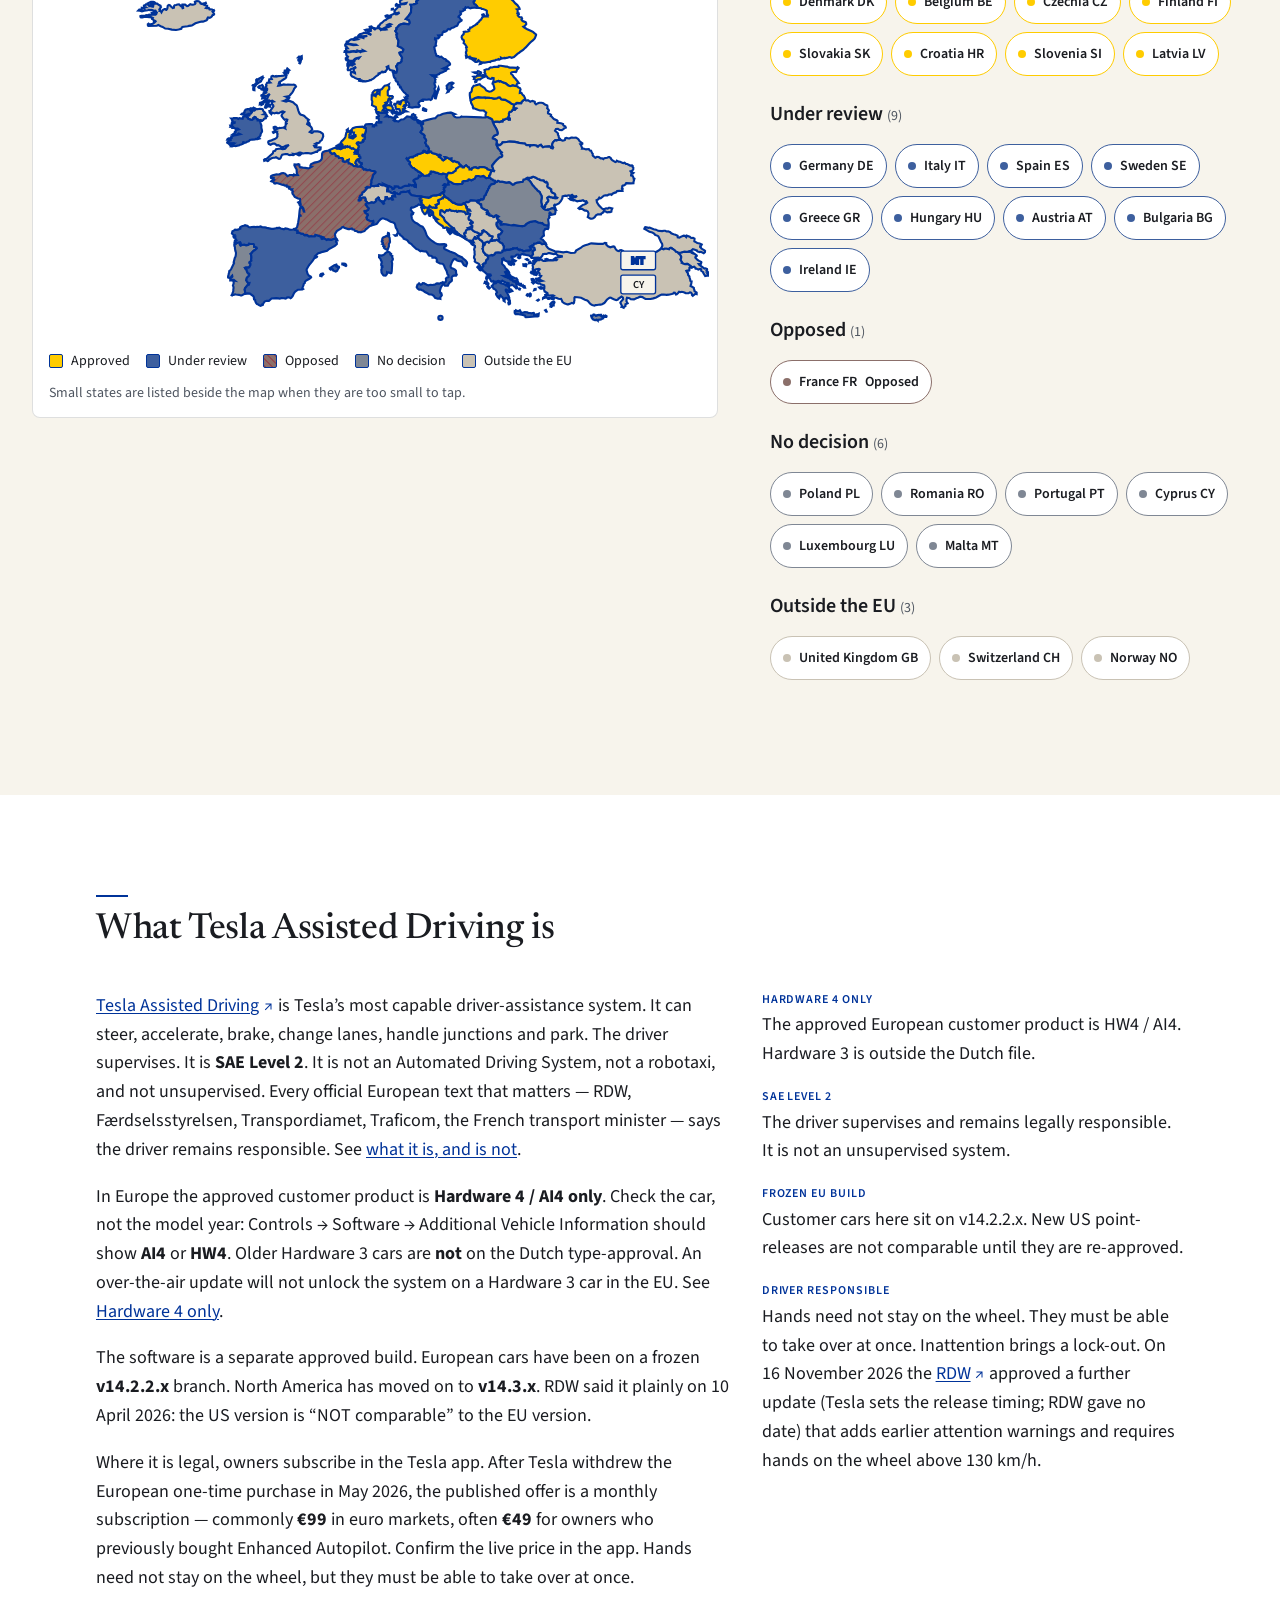
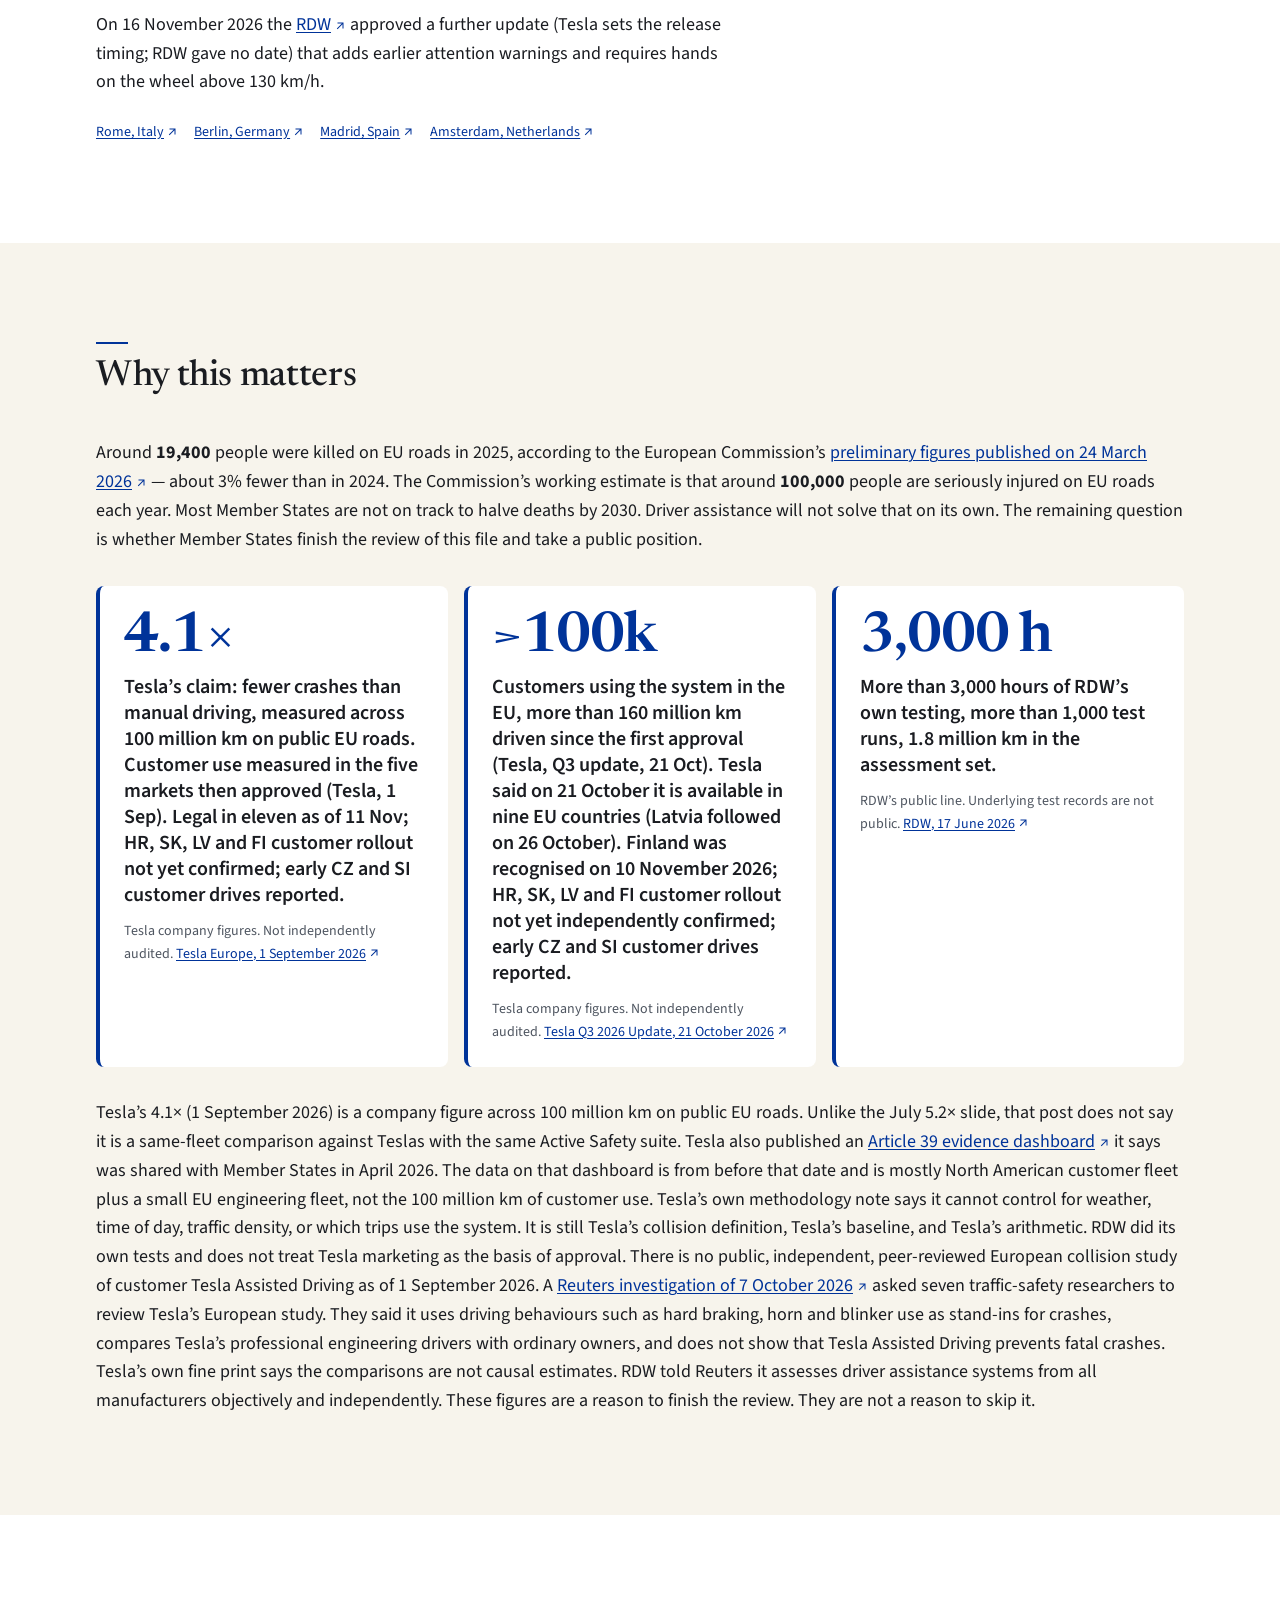
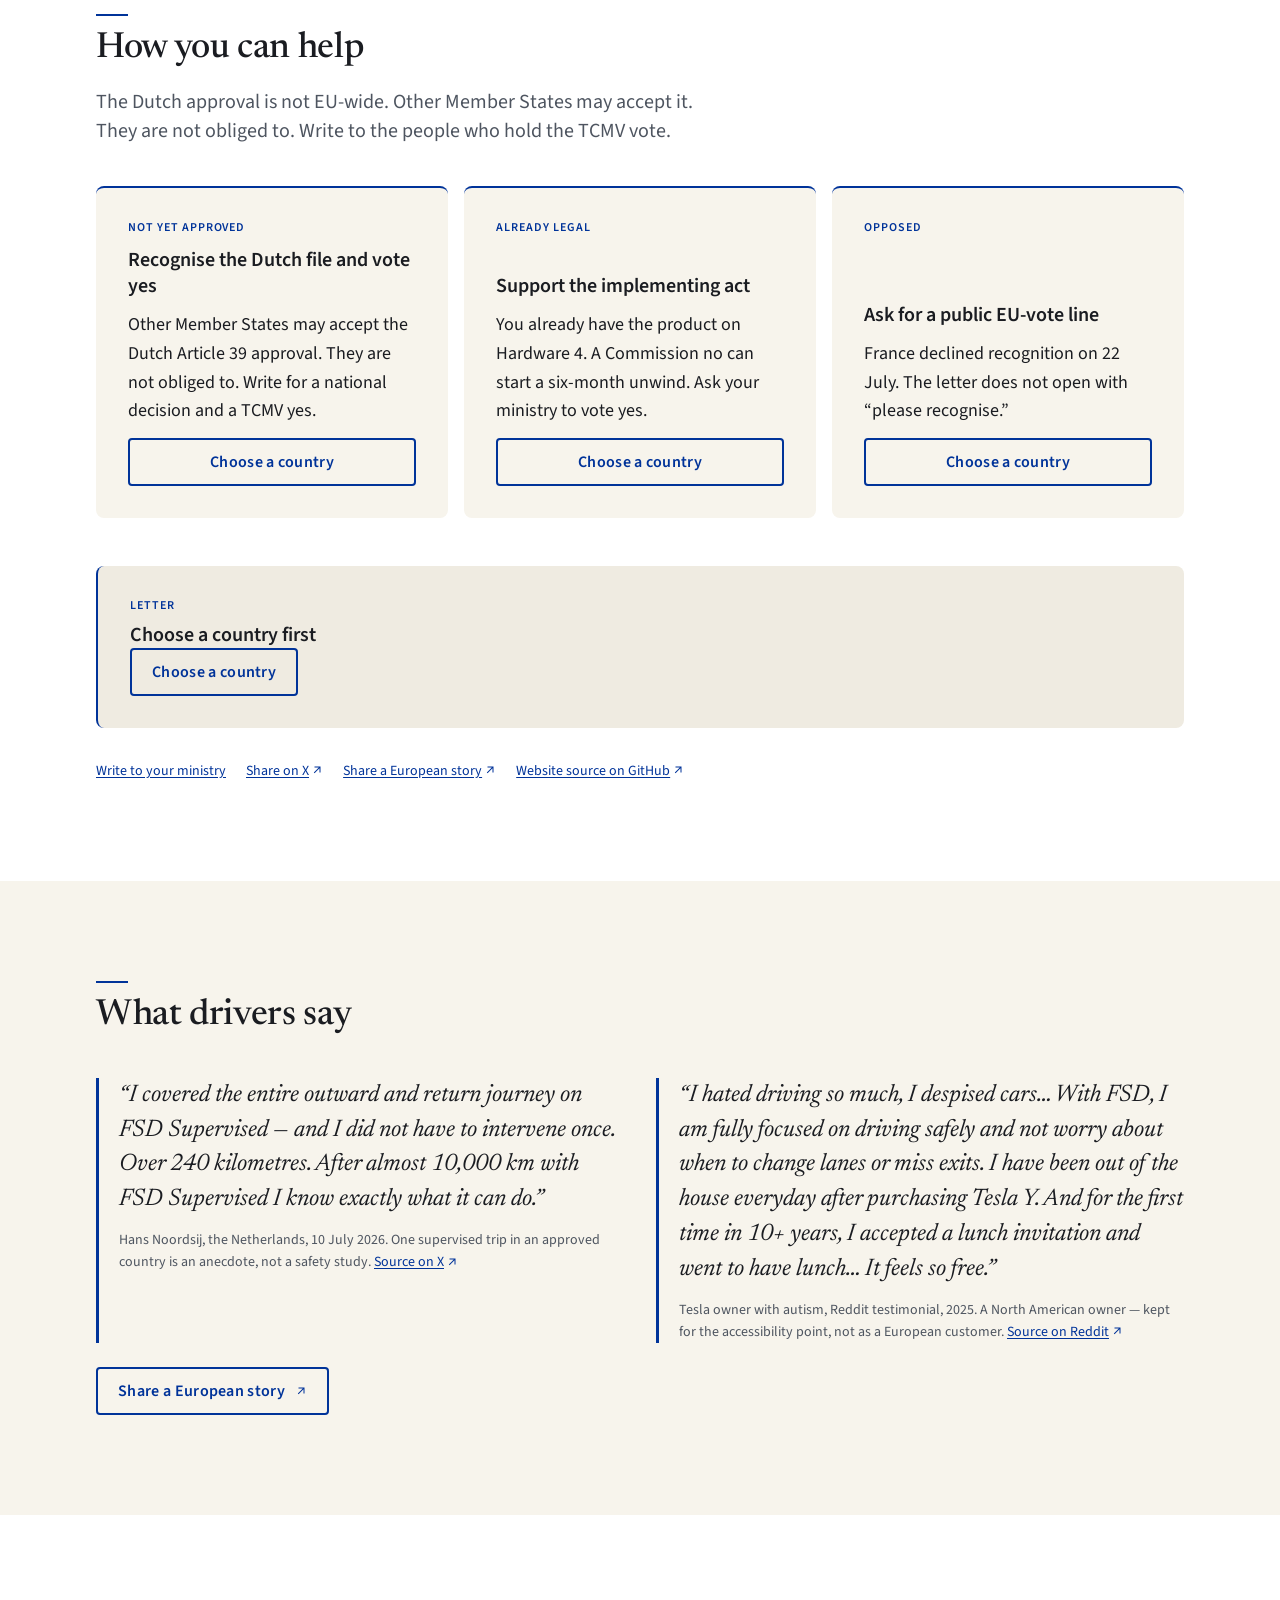
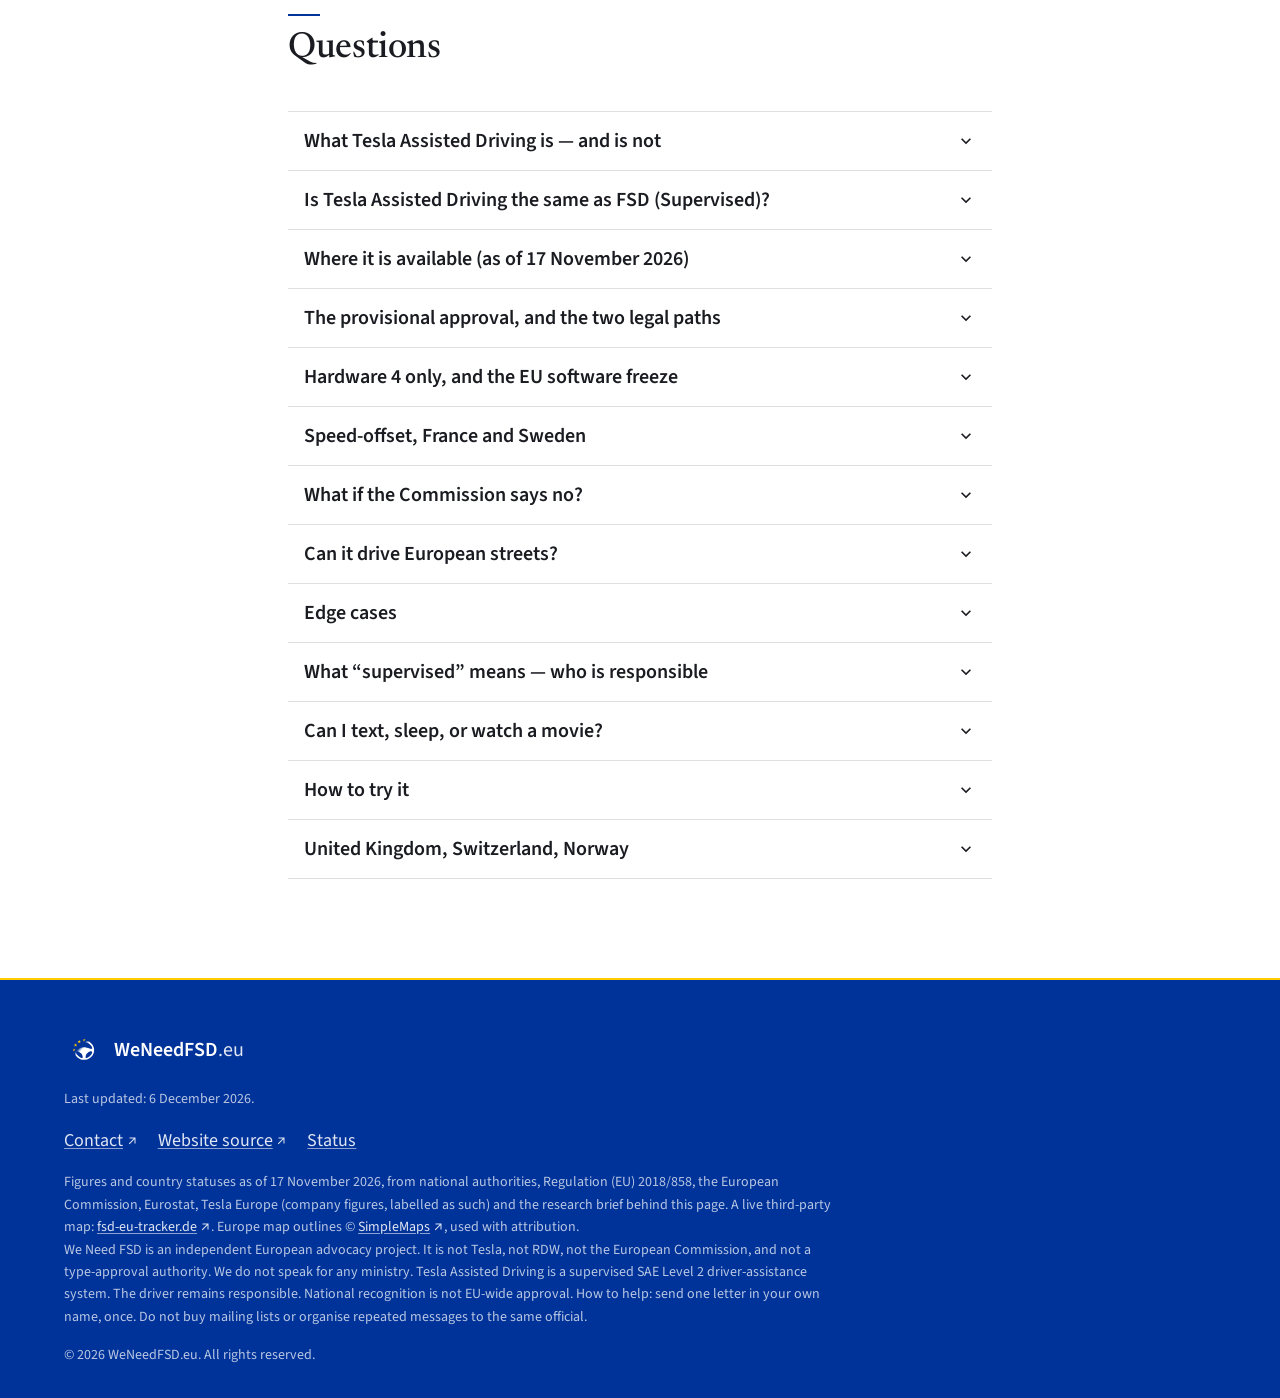
==== commit b1e92e52: "Say Tesla sets the release timing and that RDW gave no date. The short sentences no longer say the u" ====
--- a/index.html
+++ b/index.html
@@ -200,7 +200,7 @@
               <p>In Europe the approved customer product is <strong>Hardware 4 / AI4 only</strong>. Check the car, not the model year: Controls → Software → Additional Vehicle Information should show <strong>AI4</strong> or <strong>HW4</strong>. Older Hardware 3 cars are <strong>not</strong> on the Dutch type-approval. An over-the-air update will not unlock the system on a Hardware 3 car in the EU. See <a href="#faq-hw4">Hardware 4 only</a>.</p>
               <p>The software is a separate approved build. European cars have been on a frozen <strong>v14.2.2.x</strong> branch. North America has moved on to <strong>v14.3.x</strong>. RDW said it plainly on 10 April 2026: the US version is “NOT comparable” to the EU version.</p>
               <p>Where it is legal, owners subscribe in the Tesla app. After Tesla withdrew the European one-time purchase in May 2026, the published offer is a monthly subscription — commonly <strong>€99</strong> in euro markets, often <strong>€49</strong> for owners who previously bought Enhanced Autopilot. Confirm the live price in the app. Hands need not stay on the wheel, but they must be able to take over at once.</p>
-              <p>On 16 November 2026 the <a href="https://www.rdw.nl/en/news/2026/tesla-driver-assistance-system-receives-update" target="_blank" rel="noopener">RDW<span class="visually-hidden">, opens in a new window</span><svg class="ext-arrow" viewBox="0 0 24 24" fill="currentColor" aria-hidden="true"><path d="M7 7h8.59L5.7 16.89l1.41 1.41L17 8.41V17h2V5H7v2z"/></svg></a> approved a further update (not yet released; Tesla sets the timing) that adds earlier attention warnings and requires hands on the wheel above 130 km/h.</p>
+              <p>On 16 November 2026 the <a href="https://www.rdw.nl/en/news/2026/tesla-driver-assistance-system-receives-update" target="_blank" rel="noopener">RDW<span class="visually-hidden">, opens in a new window</span><svg class="ext-arrow" viewBox="0 0 24 24" fill="currentColor" aria-hidden="true"><path d="M7 7h8.59L5.7 16.89l1.41 1.41L17 8.41V17h2V5H7v2z"/></svg></a> approved a further update (Tesla sets the release timing; RDW gave no date) that adds earlier attention warnings and requires hands on the wheel above 130 km/h.</p>
             </div>
             <p class="film-row">
               <a href="https://x.com/teslaeurope/status/1933091243711410387" target="_blank" rel="noopener">Rome, Italy<span class="visually-hidden">, opens in a new window</span><svg class="ext-arrow" viewBox="0 0 24 24" fill="currentColor" aria-hidden="true"><path d="M7 7h8.59L5.7 16.89l1.41 1.41L17 8.41V17h2V5H7v2z"/></svg></a>
@@ -224,7 +224,7 @@
             </div>
             <div class="fact">
               <p class="overline">Driver responsible</p>
-              <p>Hands need not stay on the wheel. They must be able to take over at once. Inattention brings a lock-out. On 16 November 2026 the <a href="https://www.rdw.nl/en/news/2026/tesla-driver-assistance-system-receives-update" target="_blank" rel="noopener">RDW<span class="visually-hidden">, opens in a new window</span><svg class="ext-arrow" viewBox="0 0 24 24" fill="currentColor" aria-hidden="true"><path d="M7 7h8.59L5.7 16.89l1.41 1.41L17 8.41V17h2V5H7v2z"/></svg></a> approved a further update (not yet released; Tesla sets the timing) that adds earlier attention warnings and requires hands on the wheel above 130 km/h.</p>
+              <p>Hands need not stay on the wheel. They must be able to take over at once. Inattention brings a lock-out. On 16 November 2026 the <a href="https://www.rdw.nl/en/news/2026/tesla-driver-assistance-system-receives-update" target="_blank" rel="noopener">RDW<span class="visually-hidden">, opens in a new window</span><svg class="ext-arrow" viewBox="0 0 24 24" fill="currentColor" aria-hidden="true"><path d="M7 7h8.59L5.7 16.89l1.41 1.41L17 8.41V17h2V5H7v2z"/></svg></a> approved a further update (Tesla sets the release timing; RDW gave no date) that adds earlier attention warnings and requires hands on the wheel above 130 km/h.</p>
             </div>
           </div>
         </div>
@@ -521,7 +521,7 @@
               <div class="acc-panel-inner">
                 <p><strong>The driver is legally responsible.</strong> Always. Tesla Assisted Driving is SAE Level 2 (<a href="https://www.sae.org/standards/content/j3016_202104/" target="_blank" rel="noopener">SAE J3016<span class="visually-hidden">, opens in a new window</span><svg class="ext-arrow" viewBox="0 0 24 24" fill="currentColor" aria-hidden="true"><path d="M7 7h8.59L5.7 16.89l1.41 1.41L17 8.41V17h2V5H7v2z"/></svg></a>). It is not an Automated Driving System under UN R157.</p>
                 <p>RDW’s own words: the vehicle is “NOT autonomous or self-driving. The driver is supported and remains responsible.” Hands need not stay on the wheel, but must be able to take over at once. Inattention leads to warnings and, if it continues, a temporary lock-out.</p>
-                <p>On 16 November 2026 the <a href="https://www.rdw.nl/en/news/2026/tesla-driver-assistance-system-receives-update" target="_blank" rel="noopener">RDW<span class="visually-hidden">, opens in a new window</span><svg class="ext-arrow" viewBox="0 0 24 24" fill="currentColor" aria-hidden="true"><path d="M7 7h8.59L5.7 16.89l1.41 1.41L17 8.41V17h2V5H7v2z"/></svg></a> approved a further update (not yet released; Tesla sets the timing) that adds earlier attention warnings and requires hands on the wheel above 130 km/h.</p>
+                <p>On 16 November 2026 the <a href="https://www.rdw.nl/en/news/2026/tesla-driver-assistance-system-receives-update" target="_blank" rel="noopener">RDW<span class="visually-hidden">, opens in a new window</span><svg class="ext-arrow" viewBox="0 0 24 24" fill="currentColor" aria-hidden="true"><path d="M7 7h8.59L5.7 16.89l1.41 1.41L17 8.41V17h2V5H7v2z"/></svg></a> approved a further update (Tesla sets the release timing; RDW gave no date) that adds earlier attention warnings and requires hands on the wheel above 130 km/h.</p>
                 <p>The cabin camera watches gaze and attention. The driver can cancel at any time with the brake, the wheel, or the stalk. The system assists. The driver decides. Liability sits with the driver, as it does with adaptive cruise or lane-keeping.</p>
               </div>
             </div>
@@ -536,7 +536,7 @@
             </h3>
             <div class="acc-panel" id="faq-texting" role="region" aria-labelledby="faq-texting-btn" hidden>
               <div class="acc-panel-inner">
-                <p><strong>No.</strong> Not legally, and not technically if the driver-monitoring system is working. Looking away, closing your eyes, or picking up a phone produces warnings and then a disengagement. Doing those things in a moving car remains an offence whether the system is on or not. On 16 November 2026 the <a href="https://www.rdw.nl/en/news/2026/tesla-driver-assistance-system-receives-update" target="_blank" rel="noopener">RDW<span class="visually-hidden">, opens in a new window</span><svg class="ext-arrow" viewBox="0 0 24 24" fill="currentColor" aria-hidden="true"><path d="M7 7h8.59L5.7 16.89l1.41 1.41L17 8.41V17h2V5H7v2z"/></svg></a> approved a further update (not yet released; Tesla sets the timing) that adds earlier attention warnings and requires hands on the wheel above 130 km/h.</p>
+                <p><strong>No.</strong> Not legally, and not technically if the driver-monitoring system is working. Looking away, closing your eyes, or picking up a phone produces warnings and then a disengagement. Doing those things in a moving car remains an offence whether the system is on or not. On 16 November 2026 the <a href="https://www.rdw.nl/en/news/2026/tesla-driver-assistance-system-receives-update" target="_blank" rel="noopener">RDW<span class="visually-hidden">, opens in a new window</span><svg class="ext-arrow" viewBox="0 0 24 24" fill="currentColor" aria-hidden="true"><path d="M7 7h8.59L5.7 16.89l1.41 1.41L17 8.41V17h2V5H7v2z"/></svg></a> approved a further update (Tesla sets the release timing; RDW gave no date) that adds earlier attention warnings and requires hands on the wheel above 130 km/h.</p>
                 <p>Supervised assistance can reduce the grind of a long motorway or a jam. It does not buy you the right to do something else. Unsupervised / “texting while driving” talk is about a different product that is <strong>not</strong> what Article 39 authorised.</p>
               </div>
             </div>
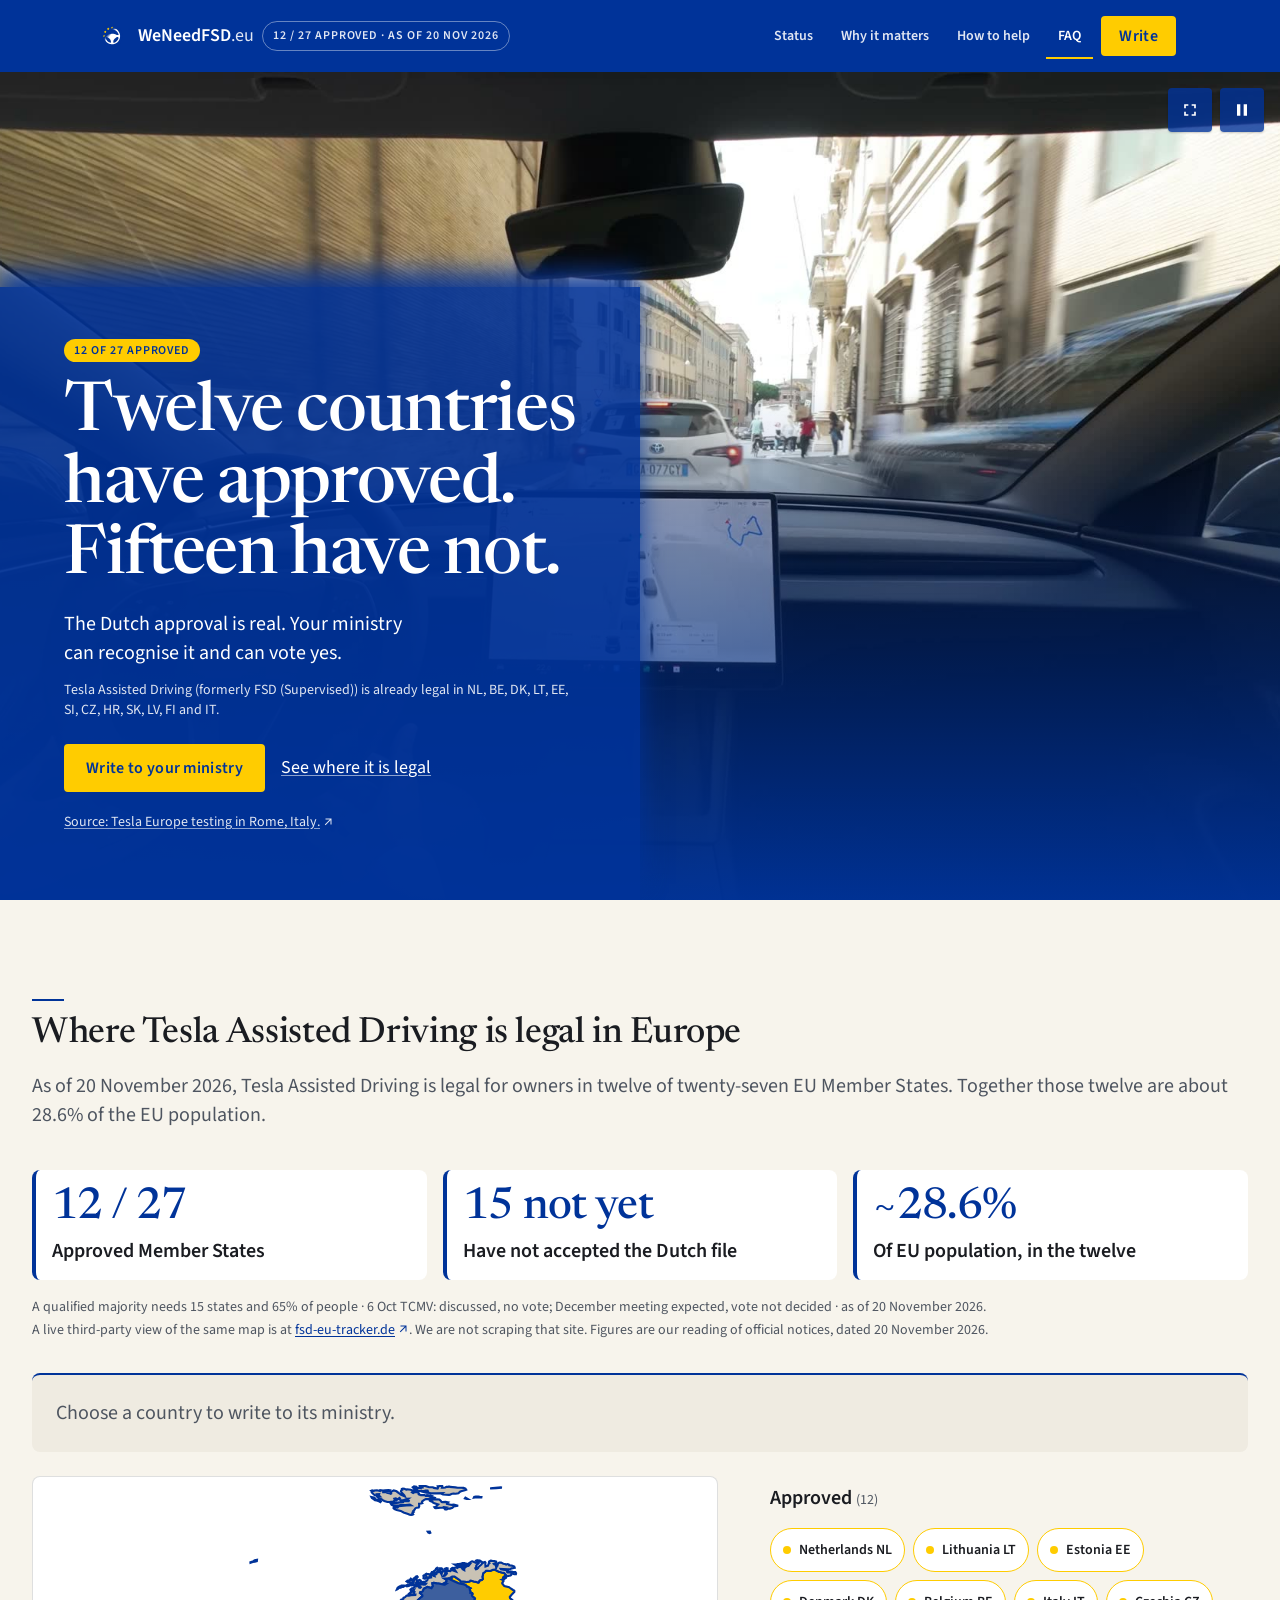
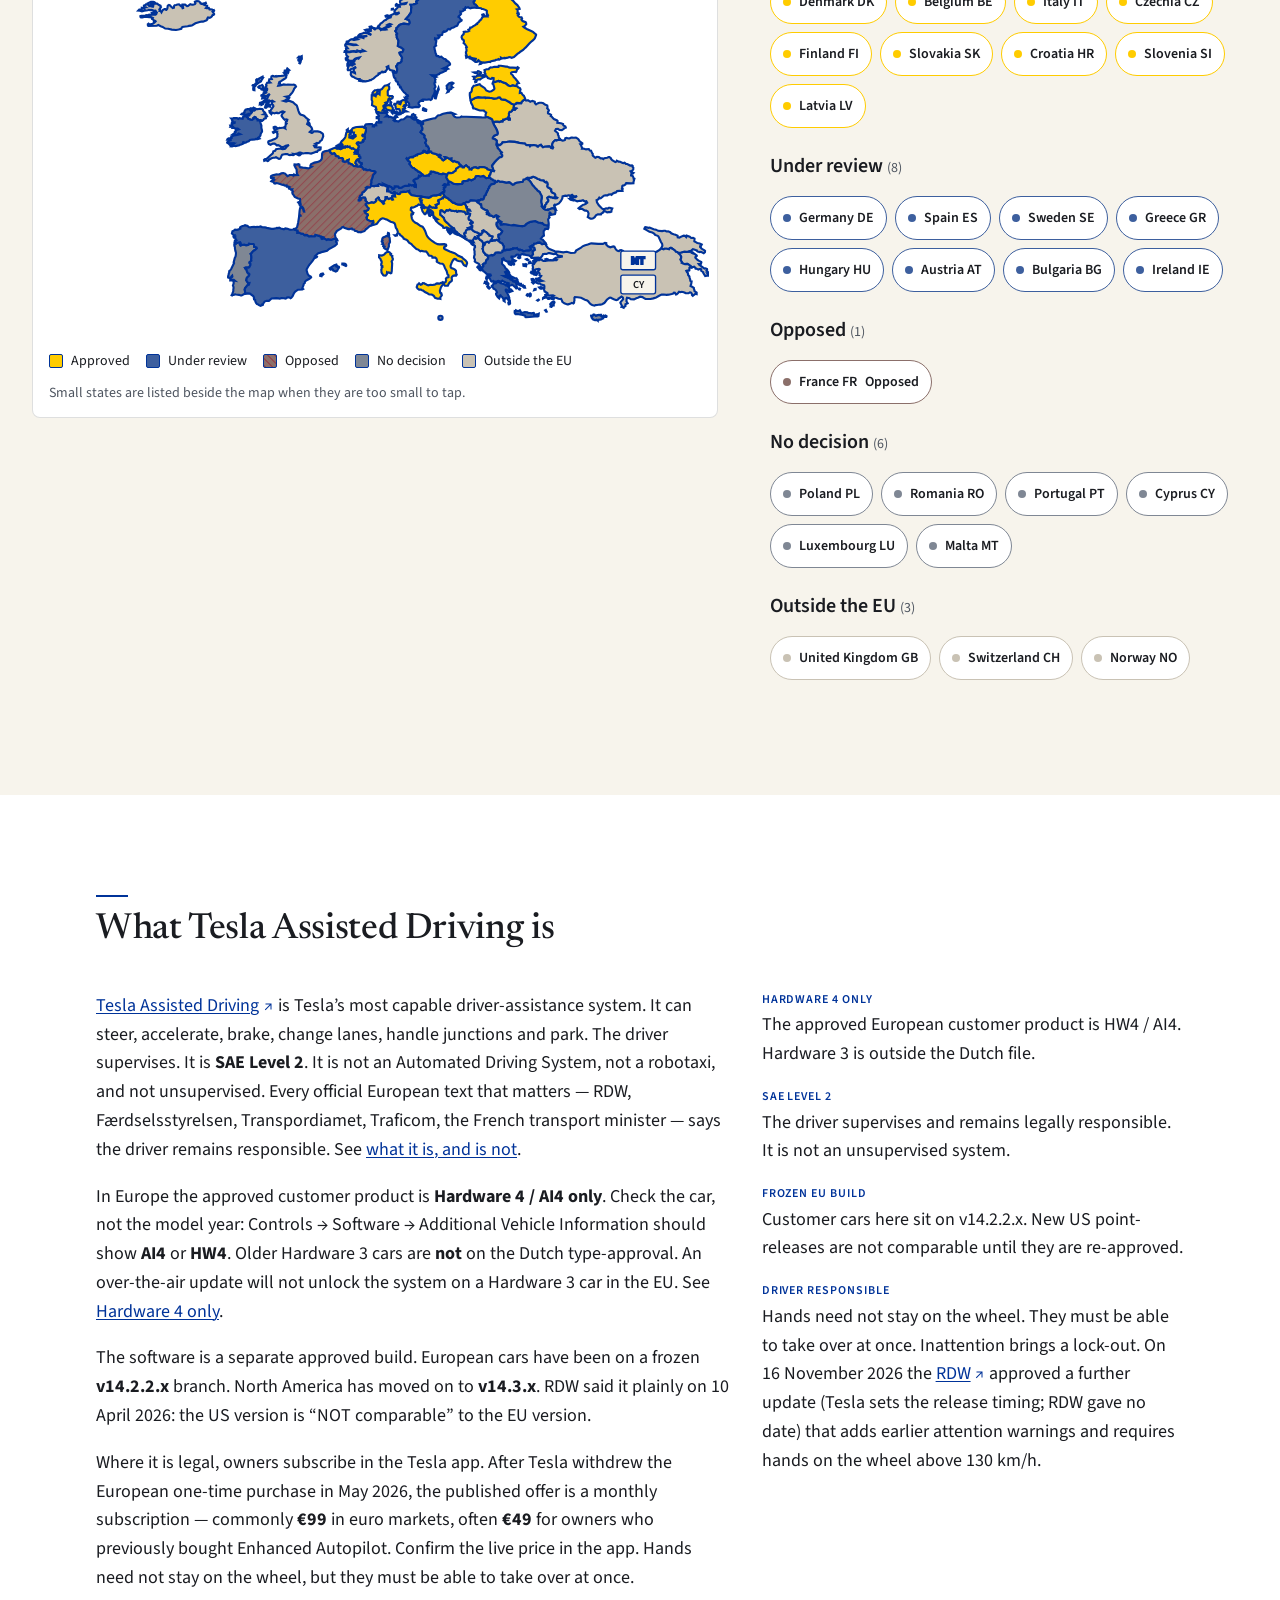
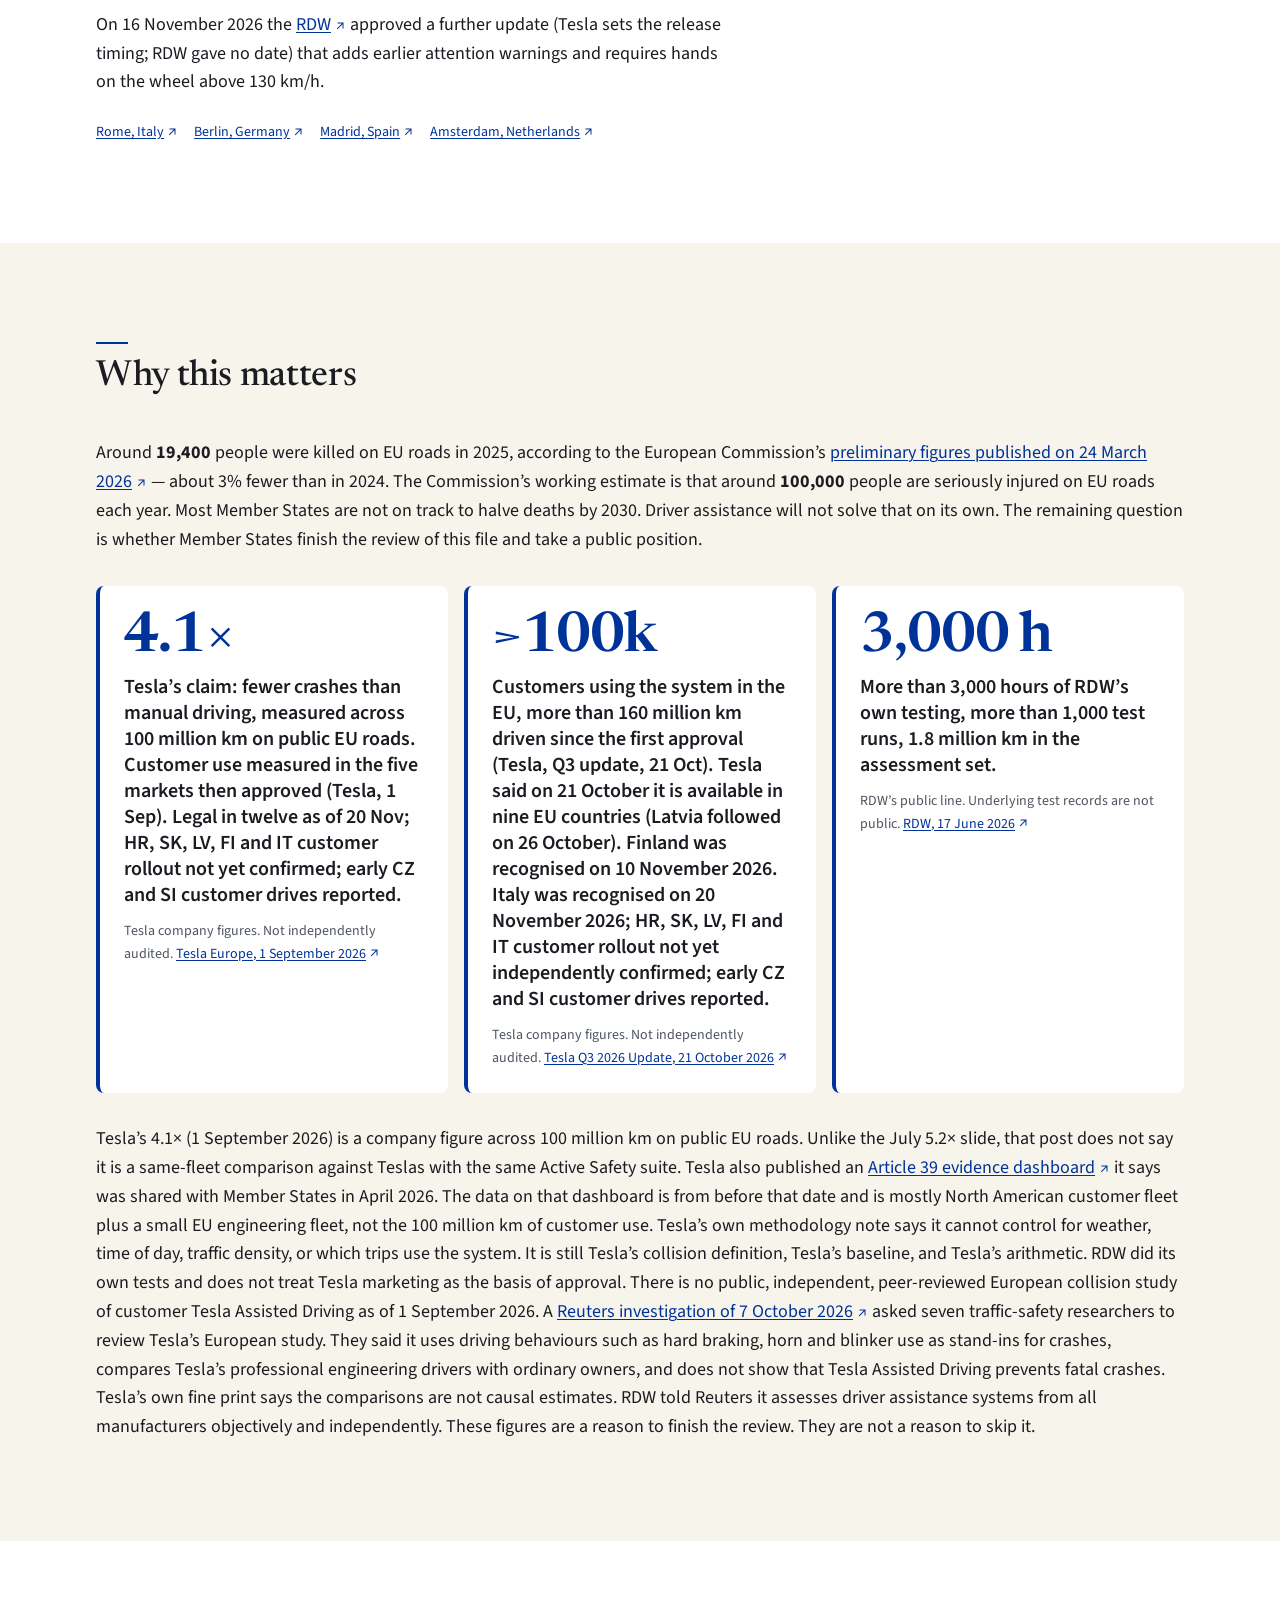
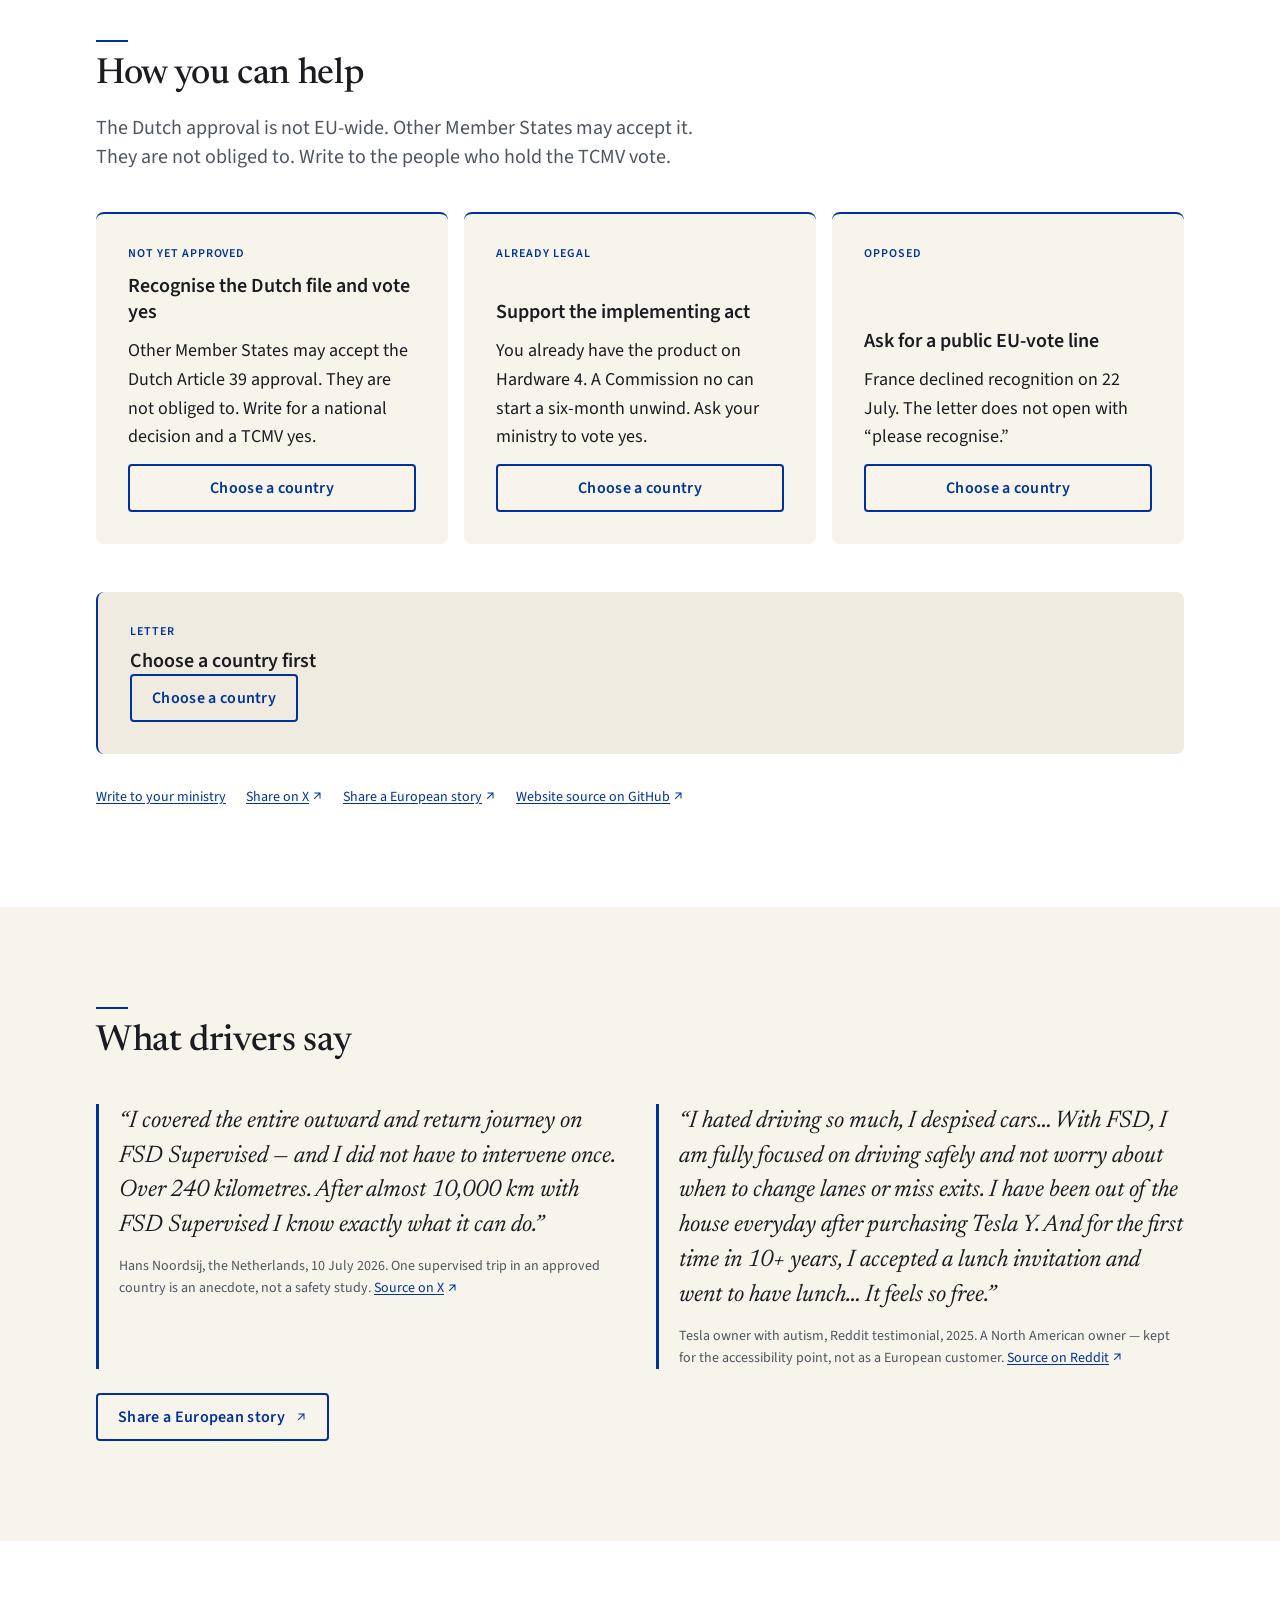
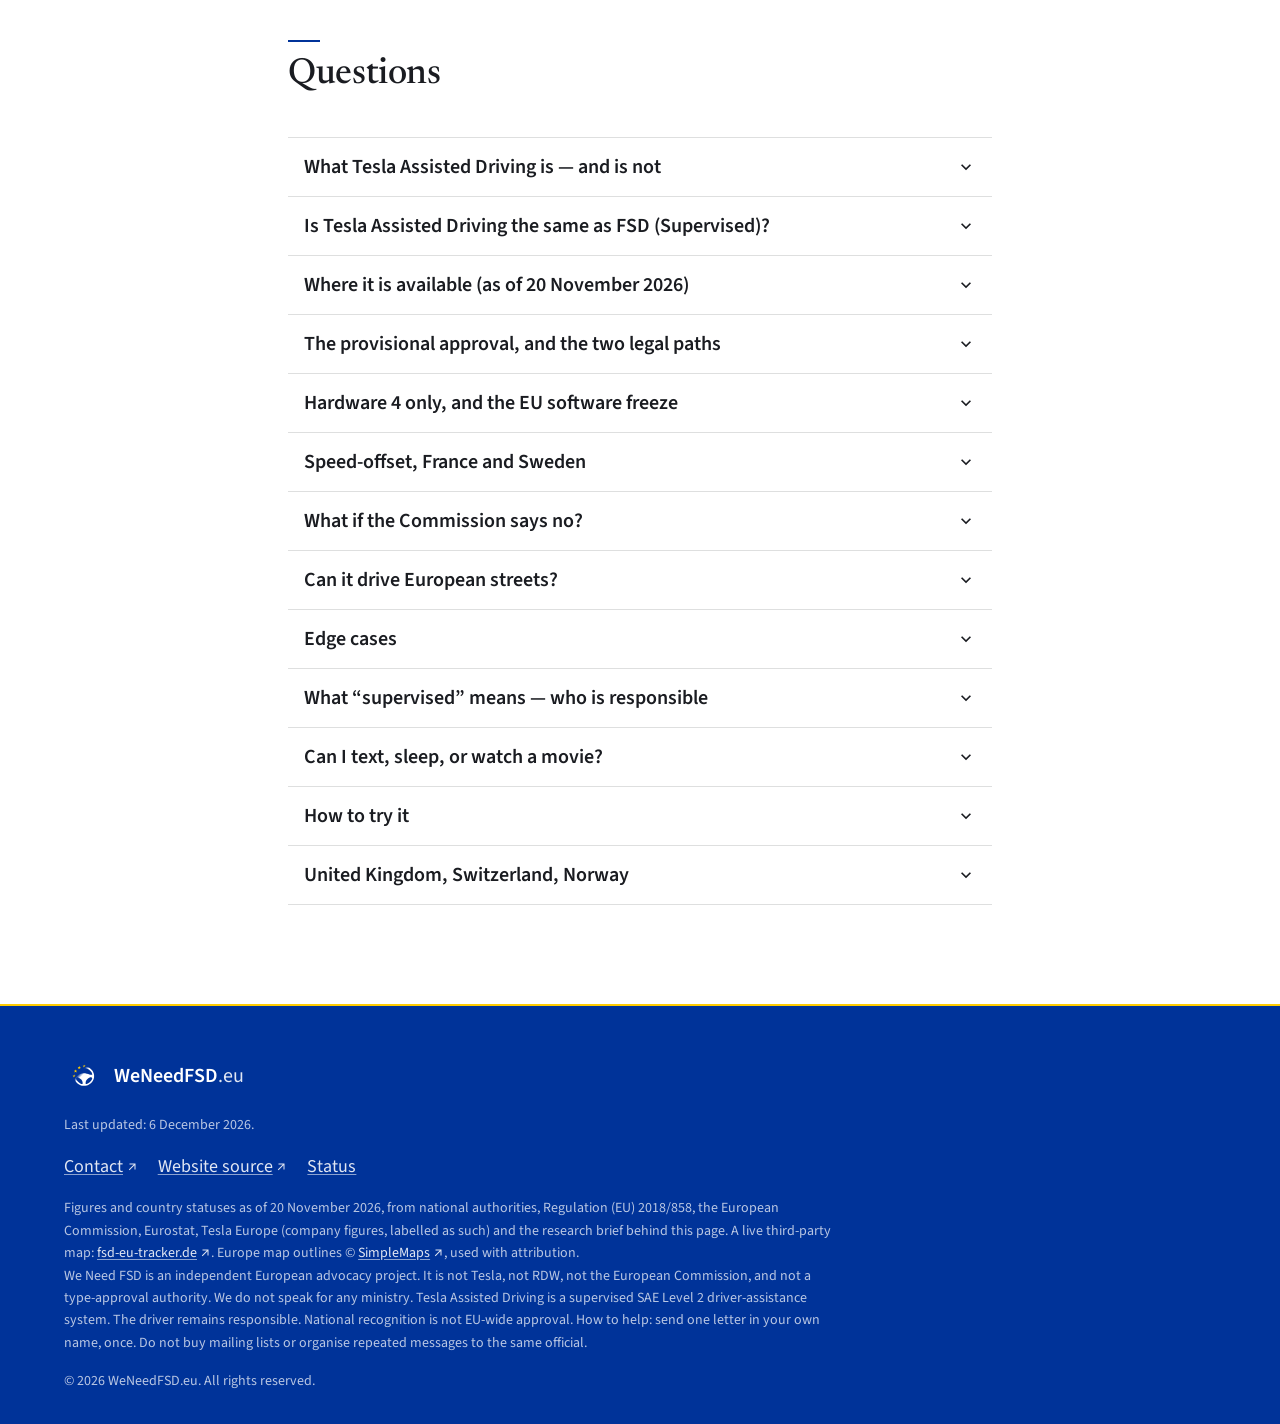
==== commit c91783cf: "Italy: approved (twelfth) after MIT go-ahead announced by Salvini National recognition of the Dutch " ====
--- a/index.html
+++ b/index.html
@@ -3,17 +3,17 @@
 <head>
   <meta charset="utf-8">
   <meta name="viewport" content="width=device-width, initial-scale=1">
-  <title>WeNeedFSD.eu — Eleven countries have approved. Sixteen have not.</title>
-  <meta name="description" content="Tesla Assisted Driving (formerly FSD Supervised) is legal in eleven EU countries. Write to your ministry. 6 Oct TCMV discussed it with no vote; the next meeting is expected in December, and whether it will hold a vote is not yet decided.">
+  <title>WeNeedFSD.eu — Twelve countries have approved. Fifteen have not.</title>
+  <meta name="description" content="Tesla Assisted Driving (formerly FSD Supervised) is legal in twelve EU countries. Write to your ministry. 6 Oct TCMV discussed it with no vote; the next meeting is expected in December, and whether it will hold a vote is not yet decided.">
   <meta name="keywords" content="Tesla, Tesla Assisted Driving, FSD Supervised, Europe, Article 39, TCMV, RDW, road safety, SAE Level 2, Netherlands, Germany, France">
-  <meta property="og:title" content="WeNeedFSD.eu — Eleven countries have approved. Sixteen have not.">
-  <meta property="og:description" content="Tesla Assisted Driving (formerly FSD Supervised) is legal in eleven EU countries. Write to your ministry. 6 Oct TCMV discussed it with no vote; the next meeting is expected in December, and whether it will hold a vote is not yet decided.">
+  <meta property="og:title" content="WeNeedFSD.eu — Twelve countries have approved. Fifteen have not.">
+  <meta property="og:description" content="Tesla Assisted Driving (formerly FSD Supervised) is legal in twelve EU countries. Write to your ministry. 6 Oct TCMV discussed it with no vote; the next meeting is expected in December, and whether it will hold a vote is not yet decided.">
   <meta property="og:image" content="img/thumbnail.png">
   <meta property="og:url" content="https://weneedfsd.eu">
   <meta property="og:type" content="website">
   <meta name="twitter:card" content="summary_large_image">
-  <meta name="twitter:title" content="WeNeedFSD.eu — Eleven countries have approved. Sixteen have not.">
-  <meta name="twitter:description" content="Tesla Assisted Driving (formerly FSD Supervised) is legal in eleven EU countries. Write to your ministry. 6 Oct TCMV discussed it with no vote; the next meeting is expected in December, and whether it will hold a vote is not yet decided.">
+  <meta name="twitter:title" content="WeNeedFSD.eu — Twelve countries have approved. Fifteen have not.">
+  <meta name="twitter:description" content="Tesla Assisted Driving (formerly FSD Supervised) is legal in twelve EU countries. Write to your ministry. 6 Oct TCMV discussed it with no vote; the next meeting is expected in December, and whether it will hold a vote is not yet decided.">
   <meta name="twitter:image" content="img/thumbnail.png">
   <link rel="icon" href="img/favicon.png" type="image/png" sizes="32x32">
   <link rel="apple-touch-icon" href="img/favicon.png">
@@ -36,7 +36,7 @@
         <img src="img/logo.svg" width="32" height="32" alt="">
         <span class="brand-word">WeNeedFSD<span class="eu">.eu</span></span>
       </a>
-      <p class="status-chip" aria-hidden="true">11 / 27 approved · as&nbsp;of 17 Nov 2026</p>
+      <p class="status-chip" aria-hidden="true">12 / 27 approved · as&nbsp;of 20 Nov 2026</p>
       <nav id="primary-nav" aria-label="Primary">
         <ul id="nav-list">
           <li><a href="#status">Status</a></li>
@@ -68,10 +68,10 @@
         <svg class="icon-play" viewBox="0 0 24 24" fill="currentColor" aria-hidden="true" hidden><path d="M8 5v14l11-7L8 5z"/></svg>
       </button>
       <div class="hero-copy">
-        <p class="hero-kicker">11 of 27 approved</p>
-        <h1 id="hero-title">Eleven countries have approved. Sixteen have not.</h1>
+        <p class="hero-kicker">12 of 27 approved</p>
+        <h1 id="hero-title">Twelve countries have approved. Fifteen have not.</h1>
         <p class="dek">The Dutch approval is real. Your ministry can recognise it and can vote yes.</p>
-        <p class="hero-locator">Tesla Assisted Driving (formerly FSD (Supervised)) is already legal in NL, BE, DK, LT, EE, SI, CZ, HR, SK, LV and FI.</p>
+        <p class="hero-locator">Tesla Assisted Driving (formerly FSD (Supervised)) is already legal in NL, BE, DK, LT, EE, SI, CZ, HR, SK, LV, FI and IT.</p>
         <div class="hero-actions">
           <a class="btn btn-primary" data-write href="#status">Write to your ministry</a>
           <a class="text-link-on-navy" href="#status">See where it is legal</a>
@@ -84,24 +84,24 @@
       <div class="wrap-wide">
         <div class="section-head">
           <h2 id="status-title">Where Tesla Assisted Driving is legal in Europe</h2>
-          <p class="dek">As of 17 November 2026, Tesla Assisted Driving is legal for owners in eleven of twenty-seven EU Member States. Together those eleven are about 15.5% of the EU population.</p>
+          <p class="dek">As of 20 November 2026, Tesla Assisted Driving is legal for owners in twelve of twenty-seven EU Member States. Together those twelve are about 28.6% of the EU population.</p>
         </div>
 
         <div class="status-counters">
           <article class="stat-card stat-card--compact" id="counter-approved">
-            <p class="stat-value">11 / 27</p>
+            <p class="stat-value">12 / 27</p>
             <h3 class="stat-label">Approved Member States</h3>
           </article>
           <article class="stat-card stat-card--compact" id="counter-pending">
-            <p class="stat-value">16 not yet</p>
+            <p class="stat-value">15 not yet</p>
             <h3 class="stat-label">Have not accepted the Dutch file</h3>
           </article>
           <article class="stat-card stat-card--compact" id="counter-share">
-            <p class="stat-value">~15.5%</p>
-            <h3 class="stat-label">Of EU population, in the eleven</h3>
+            <p class="stat-value">~28.6%</p>
+            <h3 class="stat-label">Of EU population, in the twelve</h3>
           </article>
         </div>
-        <p class="status-qualifier">A qualified majority needs 15 states and 65% of people · 6 Oct TCMV: discussed, no vote; December meeting expected, vote not decided · as&nbsp;of 17 November 2026.</p>
+        <p class="status-qualifier">A qualified majority needs 15 states and 65% of people · 6 Oct TCMV: discussed, no vote; December meeting expected, vote not decided · as&nbsp;of 20 November 2026.</p>
         <p class="status-source">A live third-party view of the same map is at <a class="text-link" href="https://fsd-eu-tracker.de/en/" target="_blank" rel="noopener">fsd-eu-tracker.de<span class="visually-hidden">, opens in a new window</span><svg class="ext-arrow" viewBox="0 0 24 24" fill="currentColor" aria-hidden="true"><path d="M7 7h8.59L5.7 16.89l1.41 1.41L17 8.41V17h2V5H7v2z"/></svg></a>. We are not scraping that site.</p>
 
         <p class="visually-hidden" id="status-live" aria-live="polite"></p>
@@ -141,7 +141,7 @@
   <path id="map-HU" class="is-review map-country" data-iso="HU" data-status="in_review" d="M671 437.8l1.5 0 1.4 2.3 2.2 0.8 0.9 1.1 2.3 0.4 0.9 0.7 0.7 1.7-2.2 2.3-4.6 1.1-1.9 2.4-1.2 1 0.1 1.7-1.4 1.4-0.7 2.5-1.4 1.5 0 1.2-1.6 2.7 0.2 1.3-2.1 1.5-1.5 4.7-1.3 0.9-2.6-0.3-2.5 2-1.4-0.5-3.2 0.9-1-0.5-2.8-0.3-1.1 0.2-2.9-0.4-1 0.3-1.5 1.6-2.2 1-1.6-0.5-2.1 1.3-2.9 0.4-1.1 1.4-2.5 0.9-4.9-0.2-3.3-0.9-1.3-1.3-2.5-0.6-1.3-0.7-2.2-2.2-2.7-1.8-0.9-1.3-1.7-1.2-2.9-1.2-1.9-2.2-1.4-3.3-2.4-0.1 1.8-1.7 2.5-0.5 0.3-1.8-1.1-1.6 0.5-0.7-0.4-1.5 2.2-1.2 0.5-1.4-0.5-1.1-2.6-0.7 1.3-1.4 2.5 0.9 3.9-0.3-0.7-2 0.6-1.9 0.6-0.7 2.1 0.3 4.2 2.7 1.6 0.7 4.7 0.1 7-0.4 0.6-1-0.5-1.3 0.4-1 1.4-0.7 4.3-0.4 2.4-0.6 1-1.5 0.7-0.2 3.5 1.4 5-2.5 1.6-3.5 1.8-0.4 2.7 0.1 2.5 0.6 4.6-0.7 1.4 0.9 2.2 2.2 0.6 0.2 4.3-1.1z"/>
   <path id="map-IE" class="is-review map-country" data-iso="IE" data-status="in_review" d="M329.3 352l0.7 1.1-2.2 0.4 1.5 5.2 0.6 0.9 0 4.1 0.9 3.2 0.1 2.5-1.3 1.8-0.9 2.1-0.2 1.8-1.6 2.1-1.5 0.9 1.6 1.5-2.8 0.8-2.6-0.3-1.3 0.8-3.9 0.2-3.7 0.7-1.7 1.8-2.5 0.7-1 1-2.3 0.8-1.7-1.2-1 0.2 0.2 2.1-2.9 1.3-1.8 0.3-1 0.7-5.8 1.4-1.9-0.5-3.3 0.8-1.2-0.1 1.6-1.8 1.6-1.3-3.8 0.6-1.4 0.5-0.6-0.6 3.2-1.9-3.3 0.1-3-0.4-0.4-1 2.9-2.3 2.4-0.9-0.1-0.9-5.1 0.1 0.5-1.1 1.7-1 1.8-0.1 1.5 0.6 1.1-0.8-0.6-1.7 3.9-2.3 3-0.3 3.3-0.7 3.3-0.8-2.4-1.2-2.3 1.8-2.6 0.3-1.9-0.5-2.1 0 2.7-2 1.6-1.7-0.8-0.7 2-2.3 3.6-1-1.6-1.3-3.9 0.2-1.4-1.3-2.6 0.1 0.4-1.2-3.5-0.2 0.5-1-0.6-1.1 2.8-0.6-0.2-2 1.9-0.8 2-0.4 0.1-1.1-2-0.2-2 0.4 0.8-2.1-0.8-1-0.4-1.7-0.9-1 2.8-0.2 1.2-0.5 4.7 0.1 1.9 1.3 1.7-1.2 4.8 0.9 0.6-2.6 3.8-1.5 1.2-2-3.7 0.4-3.6-1 0.7-0.8 2.1-0.7 1.9-1.6-0.3-1.1 1.7-2.7 3.1-0.8 2.4 0 1.6-0.9 1.2 2-1 1 0.6 0.9 1.2-0.8-0.5-2.1 0.9-1.3 1.9-0.3 0.6-0.8 3.2 1.7-2.5 1.5-0.5 0.7-1.9 0.9-1 2.3-1.2 1.6-2.2 0.8-1.6-0.1-0.2 0.8 1 1.4-2.9 0.9-1 1.4 2.7 2 0.2 1 2.1 0.4 0.8 0.7 2.9 0.3 2.4-1.8-0.5-0.9 1.9-1.6 1.3 0.5 1.8 2.7 1.4 0.5-0.1 1.5 2.9 0 2.1-0.4z"/>
   <path id="map-IS" class="map-country is-noneu map-neighbour" data-iso="IS" d="M240.3 177.9l1.2 0.1 2.8-0.8 2.2-1.1 0.5 1.1-2.5 2.4 2.2 0.9 2 0.3-0.1 1.7-1.7 1.6 0.8 0.3 3.5-0.5 1 2.3 1.5-0.2 2.4 0.3 1.4 1.2 1.2-0.3 0.5 0.9-0.7 1.2-1.5 0.6 2.1 2.9 0 1.1-1 0.7-1.3 0-1 2.1-1.2 1.1-2 1-2.6-0.5-1.1 1.5 0.2 1.4-1.3 1.3-5.3 2.1-2.5 0-2.6 0.5-6.2 2-4.7 2.8-2 0.7-3.1 0.3-1.8 0.5-5.9 0.8-2 0.5-1.2 1.1-0.5 1.4-4 1.1-3.8 0.7-6.4-0.5-5.4-1.3-4.5-0.3-3.8-2.5-2.9-1-3.6-1.8-2.3 1.1-12.4 0.3-0.8-0.5-0.2-2.1 1.1-0.8 1.3 1.2 5-1.1 2.7-1.9 2.5-2.7-3.5 1.2-0.2-1.9-0.9-1.1-1.7-0.8-0.3-0.8 1.1-0.9-2.3-1.2-2.6 0.1-6.6-0.5-3.8 1-2 0.1-0.9-1 0-1.1 1.5-0.3 1.8 0.1 4.1-0.6 1.4-0.6 0.8 0.5 3.6-1.1 1 0.2 4-0.2 4.4-0.1 1.1-0.8 0.4-1.1-2.8 0.9-3.7-0.5-0.6-0.9 3.6-1.6 2.7-0.8-0.8-1.3-3.2 0.2-0.7-0.8-2.6-0.4-1.8 0.3-0.9-0.5-2.4 0.6-5.2 0.9-3.3 0.9-3.1-1.1-2.4-0.2 1.4-1.4 2-0.1 1.7 0.8 0.1-3.2 1.2 0.3 2.8 1.1-0.7-2.8 2.2 0.1-2.2-1.6 0.5-1 1.6-0.3 0.8-1 2.4 0 2.3 1.1 0.2 1.4 2.1 0 1.1-0.8 0.9 0.6 0.5 1.2 1.2 0 0.4-2.2-3.6-1.1-0.3-1.4 3.7-0.1-1.7-1.1-3 0.2-1.4-0.4 2.6-1.2 3.4 0 1.4 0.2 2.3 1.7 2 0.6 3.1 2.3 2.2 0.9 0 1.2 0.7 0.8-2.3 3.4 0.9 0.7-0.8 1.6 1.9 0.6 1 1.7 0.9-1.8 1.5-1.9 2.3-1.3 0.9 0.1 0.9 1 0.9 0.1 1.4-2 0.7-4.3 1.7-0.9 1.8 0.7 1.3 1.6 2.6 2.1 1.8-0.5 0.1-2.3 1-1.3 2-0.3 2.2-0.8 2.3-0.2 1.7 1.4 1.2 1.4 1.7 1.1 0.7 1.8 0.9-0.3-0.2-1.7-1.4-2.6 0.3-0.9 4.1 0.2 3 2.3 1.3-0.3 3.6-2.8 2.3 0.8 1.8 0.1 2.8-0.8 0.8-1.2-0.9-2.3 0.6-0.4 2.6-0.6 2.7 0.1 2.6 2.1-0.1 1 1.6 0.8z" pointer-events="none"/>
-  <path id="map-IT" class="is-review map-country" data-iso="IT" data-status="in_review" d="M602.6 595.6l-1.2 2.5-2.8 4.3-1.5 5.1 0.3 2 1.6 1.4-0.7 0.5 1.6 1.8 0.1 1.3-1.8 1.9-0.4 1.7 0.1 1.5-2.9-0.6-1.4 0.3-3.7-1.4-1.9-2.8-3-2-3 0-1.4-0.5-2.9-1.9-3-1.4-2.6-2.1-1.7-0.4-1.5-1-2.9 0-2.3-1.6-1.3-2.3 1.3-3.7 1.4-0.8 0.9-1.2 2.3 2.3 1.8-0.8 1.4-1.6 2.4 0.1 0.5 0.9 1.4 0.3 2.5 1.6 1.4 0.4 3.4-1 3 0.4 2.8-0.5 1.7-0.6 1.2-1 1.4-0.3 3.5 0.3 2-1.2 0.8 0.2 2-1.2 1.1 1.1z m-78.3-41.5l0.7 0.9 1.8 5-0.6 1.6-1.3 2 0.8 2.8-0.6 11.5-0.6 2.9-0.9 0.4-2.9-1.2-1.5 0.3-1.2-0.6-0.3 3-1.8 2.1-3-0.2-0.7-0.6-2.4-3.8-0.4-4.3 0.6-1.3 0-2.5 1.1-0.1 0-1.7-1.8-1.2 0-1.9 0.7-1.4-0.1-2.6-0.8-0.9-0.8-2.3-2.2-2.4 0.1-3.4 3.4 0.6 1.3-0.3 3.1-1.5 2.1-2.5 1.4-0.5 1.5-1.8 0.7 0.9 2.2 0.8 1.2 1.5 0.9 0.5-0.7 1.4 1 0.8z m8.3-30.8l0.3 1.4-2.5 0.5-1.1-1.1 2.9-0.2 0.4-0.6z m37.9-56.6l-0.2 0.9-3.3 2.3 0.7 1.4 2.3 0.7-1.6 2.1 0.3 1 1.3 0.2-0.4 2 1.9 1.1 1.5 1.3 0.2 1.3-1.5 0.1 0.7-0.6-2-2.2-2 0.9-3.2-0.9-2.1 2-1.5 0.4-1.7 1.1-3.2 1.2-1.8-0.4-1 0.7-0.4 3.1 0.8 0.6 1.5 2.6 1.7 1.1-0.7 1.9-0.9 0.7-1.3-0.5-0.3 1.7 0.9 4.5 1.4 3.2 1.2 1.3 2.7 2.2 2.7 1.1 5.1 3.7 2.8 1.1 0.7 0.7 1.8 2.8 1.6 3.2 1.8 5.1 1.3 2.5 2.3 2.9 4.8 4.1 4.3 2.9 4 1.9 3 0.3 7-0.4 2.6 0.7 0.4 1.2-0.4 0.9-2.9 2.1 0 1.7 1.5 1.2 7.1 3.2 7.2 2.6 2.2 1.4 2.7 2.1 6.4 2.9 1.1 1.4 4 3 1.8 2.4 0.5 1.8-1.5 4.4-1.6-0.5-1.9-1.3-3.1-5.4-5-0.5-2.9-1.3-0.7-1.4-2.3-0.4-1.3 0.9-1.4 2-1.5 3-1.5 4.3 0 1.7 1.1 1.7 2.9 1 2.4 1.5 1.6 1.6 0.3 3.8 0.9 2.1-0.9 1.3-1.9-0.3-2.5 0.7-1.7 1.4-0.7 1.4 0.5 3.4-0.3 1.4-3.3 2.5-1.6 2.5-1 2.3-4.3 0-1.1-1.5-0.1-2.2 0.6-1.3 1.6-0.7 0.9-2.8-0.5-2 1.1-1.6 2.8-0.7 0-2.9-1.4-1.3-1.4-5.1-2.4-4.3-1.4-3.8-1.1-1.8-1.4-1-3.7-0.3-4.6-2.6-0.3-1.1 0.6-1.1-1.1-2.8-2-1.7-2.6 0.6-1.2-0.1-0.1-1.5-2-1.3-2.7-0.2-0.7-0.7-2.6-4-1.7-1.7-2.3 0.1-3.9-0.9-2 0.7-3.2-2.6-2.8-0.9-5.7-5.3-1.8-2-3.5-2.2-2.3-3.2-1.8-1.2-4-1.4-0.3-1.3-3.1-3.1-1.7-1-1.3-2.1-2.5-0.5 0.1-2.7-1.2-3.5-1.7-2.2-1.2-5.3-0.8-1.5-1.8-1.1-4-1.2-5.7-3.4-1.1-0.1-3.4-1.3-2.1-0.2-2.6 1.2-3.1 3.2-2.5 3.4-0.9 0.6-3.4 1.2-3 0.5-0.2-1.5 2.1-2.6-0.3-2-3.3 0.6-5.1-2.4-0.9-0.9-0.1-1.4-0.7-1.3 1.4-2.5 0.8-0.7-0.5-1.7-3.2-1.4-1.5-3.1 0.8-0.4 1.9 0.2 1.7-1.3 1.2-0.3 0.8-2.5-1.8-1.6-1.7-2.6-0.9-0.6-0.1-1.6 2.6-1.7 1.4 0.7 2.4-0.5 2.6-1 3.1 0.8 2.4-1.4 1.6-2.2-0.6-1.5 3.4-2.9 1 0.6 0.2 2.5 2.4 2 2.2 0.6-0.4 1.2 1.3 1.2 0.9 1.4 1.2-0.7-0.7-1.7 0.2-1 2.2-2.6 0.5-1.1 0-2.9 2-0.1 0.8 2.1 2 0.8 2.9-1.1 0.7 0.1 1.4 1.9 1.2-0.3-1.5-3.5 0.6-1.8 1.3-0.3 1 0.9 1.9 0.2-0.5-1.8 0.5-3.1 3 0.3 0.9 0.8 2.1 0.4 1.1-0.4 1.2-2.2 1.4-0.6 3.4-0.3 3.1 0.2 4.7-1.5 0 2.3 3.1 3.5 1.1 0.5 8.6 1.5 4 0.3 2.6 0.5z"/>
+  <path id="map-IT" class="is-approved map-country" data-iso="IT" data-status="approved" d="M602.6 595.6l-1.2 2.5-2.8 4.3-1.5 5.1 0.3 2 1.6 1.4-0.7 0.5 1.6 1.8 0.1 1.3-1.8 1.9-0.4 1.7 0.1 1.5-2.9-0.6-1.4 0.3-3.7-1.4-1.9-2.8-3-2-3 0-1.4-0.5-2.9-1.9-3-1.4-2.6-2.1-1.7-0.4-1.5-1-2.9 0-2.3-1.6-1.3-2.3 1.3-3.7 1.4-0.8 0.9-1.2 2.3 2.3 1.8-0.8 1.4-1.6 2.4 0.1 0.5 0.9 1.4 0.3 2.5 1.6 1.4 0.4 3.4-1 3 0.4 2.8-0.5 1.7-0.6 1.2-1 1.4-0.3 3.5 0.3 2-1.2 0.8 0.2 2-1.2 1.1 1.1z m-78.3-41.5l0.7 0.9 1.8 5-0.6 1.6-1.3 2 0.8 2.8-0.6 11.5-0.6 2.9-0.9 0.4-2.9-1.2-1.5 0.3-1.2-0.6-0.3 3-1.8 2.1-3-0.2-0.7-0.6-2.4-3.8-0.4-4.3 0.6-1.3 0-2.5 1.1-0.1 0-1.7-1.8-1.2 0-1.9 0.7-1.4-0.1-2.6-0.8-0.9-0.8-2.3-2.2-2.4 0.1-3.4 3.4 0.6 1.3-0.3 3.1-1.5 2.1-2.5 1.4-0.5 1.5-1.8 0.7 0.9 2.2 0.8 1.2 1.5 0.9 0.5-0.7 1.4 1 0.8z m8.3-30.8l0.3 1.4-2.5 0.5-1.1-1.1 2.9-0.2 0.4-0.6z m37.9-56.6l-0.2 0.9-3.3 2.3 0.7 1.4 2.3 0.7-1.6 2.1 0.3 1 1.3 0.2-0.4 2 1.9 1.1 1.5 1.3 0.2 1.3-1.5 0.1 0.7-0.6-2-2.2-2 0.9-3.2-0.9-2.1 2-1.5 0.4-1.7 1.1-3.2 1.2-1.8-0.4-1 0.7-0.4 3.1 0.8 0.6 1.5 2.6 1.7 1.1-0.7 1.9-0.9 0.7-1.3-0.5-0.3 1.7 0.9 4.5 1.4 3.2 1.2 1.3 2.7 2.2 2.7 1.1 5.1 3.7 2.8 1.1 0.7 0.7 1.8 2.8 1.6 3.2 1.8 5.1 1.3 2.5 2.3 2.9 4.8 4.1 4.3 2.9 4 1.9 3 0.3 7-0.4 2.6 0.7 0.4 1.2-0.4 0.9-2.9 2.1 0 1.7 1.5 1.2 7.1 3.2 7.2 2.6 2.2 1.4 2.7 2.1 6.4 2.9 1.1 1.4 4 3 1.8 2.4 0.5 1.8-1.5 4.4-1.6-0.5-1.9-1.3-3.1-5.4-5-0.5-2.9-1.3-0.7-1.4-2.3-0.4-1.3 0.9-1.4 2-1.5 3-1.5 4.3 0 1.7 1.1 1.7 2.9 1 2.4 1.5 1.6 1.6 0.3 3.8 0.9 2.1-0.9 1.3-1.9-0.3-2.5 0.7-1.7 1.4-0.7 1.4 0.5 3.4-0.3 1.4-3.3 2.5-1.6 2.5-1 2.3-4.3 0-1.1-1.5-0.1-2.2 0.6-1.3 1.6-0.7 0.9-2.8-0.5-2 1.1-1.6 2.8-0.7 0-2.9-1.4-1.3-1.4-5.1-2.4-4.3-1.4-3.8-1.1-1.8-1.4-1-3.7-0.3-4.6-2.6-0.3-1.1 0.6-1.1-1.1-2.8-2-1.7-2.6 0.6-1.2-0.1-0.1-1.5-2-1.3-2.7-0.2-0.7-0.7-2.6-4-1.7-1.7-2.3 0.1-3.9-0.9-2 0.7-3.2-2.6-2.8-0.9-5.7-5.3-1.8-2-3.5-2.2-2.3-3.2-1.8-1.2-4-1.4-0.3-1.3-3.1-3.1-1.7-1-1.3-2.1-2.5-0.5 0.1-2.7-1.2-3.5-1.7-2.2-1.2-5.3-0.8-1.5-1.8-1.1-4-1.2-5.7-3.4-1.1-0.1-3.4-1.3-2.1-0.2-2.6 1.2-3.1 3.2-2.5 3.4-0.9 0.6-3.4 1.2-3 0.5-0.2-1.5 2.1-2.6-0.3-2-3.3 0.6-5.1-2.4-0.9-0.9-0.1-1.4-0.7-1.3 1.4-2.5 0.8-0.7-0.5-1.7-3.2-1.4-1.5-3.1 0.8-0.4 1.9 0.2 1.7-1.3 1.2-0.3 0.8-2.5-1.8-1.6-1.7-2.6-0.9-0.6-0.1-1.6 2.6-1.7 1.4 0.7 2.4-0.5 2.6-1 3.1 0.8 2.4-1.4 1.6-2.2-0.6-1.5 3.4-2.9 1 0.6 0.2 2.5 2.4 2 2.2 0.6-0.4 1.2 1.3 1.2 0.9 1.4 1.2-0.7-0.7-1.7 0.2-1 2.2-2.6 0.5-1.1 0-2.9 2-0.1 0.8 2.1 2 0.8 2.9-1.1 0.7 0.1 1.4 1.9 1.2-0.3-1.5-3.5 0.6-1.8 1.3-0.3 1 0.9 1.9 0.2-0.5-1.8 0.5-3.1 3 0.3 0.9 0.8 2.1 0.4 1.1-0.4 1.2-2.2 1.4-0.6 3.4-0.3 3.1 0.2 4.7-1.5 0 2.3 3.1 3.5 1.1 0.5 8.6 1.5 4 0.3 2.6 0.5z"/>
   <path id="map-LI" class="map-country is-noneu map-neighbour" data-iso="LI" d="M519.4 458.5l-1.2-0.1-0.1-1.7 0.5-1.5 1.1 2.5-0.3 0.8z" pointer-events="none"/>
   <path id="map-LT" class="is-approved map-country" data-iso="LT" data-status="approved" d="M707.9 328.5l0 1.8-0.7 3.1 3.9 1-1.3 1-0.4 1.1-3.6-0.1-1 2-0.8 0.6-2.6 0.6-1.1 3 0.4 2.3-1 1.5-0.5 2 1.9 0.5 0.9 1.1 0 1-2 0.2-1.7-2.3-1 0.7-2.1 0.5-1.4 1.2-2-0.2-0.8 2.6-1.8-0.1-3.3 1.3-1.6-0.9-3.7 0.3-1.6 0.3-2.9-0.4-0.8-3-1.1-0.9-4.5-2.2-2.3-0.7-0.6 0.6-1.3-2 0-2.1 1-3.1-1.3-1.3-1.4-0.6-0.9-1.3-5.7-0.1-2.4-0.6-3.9-1.4-2-1.2-1.8 0.2-0.6-1.2 0.2-1.6-1.1-2.4-1.6-2.9-0.7-3.8 2.8-1.7 3.6-1.9 4.7-1.4 5.9 0.5 4.3-0.1 1 0.9 1.6-0.7 4.9 0.5 2.3 0.1 3.7 0.9 4.6-0.4 1.7-1.3 2.3-0.2 2.4 2.9 6.1 1 0.9 0.4 5.4 3.1 2.6 2.1 1.5 0.7 2.3 0.5z"/>
   <path id="map-LU" class="is-none map-country" data-iso="LU" data-status="no_national_approval" d="M475.4 411.7l0.3 2.2 1.5 1.6 2.8 1.1 0 1.4-0.9 0.9-0.6 3-1.3-0.7-2 0.6-1.4 0-2.1-1.2 1.1-1.7-2-2.4 0.2-1.7 1.4-2.5 1.3-1.3 1.7 0.7z"/>
@@ -242,12 +242,12 @@
         <div class="stat-grid">
           <article class="stat-card">
             <p class="stat-value">4.1×</p>
-            <h3 class="stat-label">Tesla’s claim: fewer crashes than manual driving, measured across 100 million km on public EU roads. Customer use measured in the five markets then approved (Tesla, 1 Sep). Legal in eleven as of 11 Nov; HR, SK, LV and FI customer rollout not yet confirmed; early CZ and SI customer drives reported.</h3>
+            <h3 class="stat-label">Tesla’s claim: fewer crashes than manual driving, measured across 100 million km on public EU roads. Customer use measured in the five markets then approved (Tesla, 1 Sep). Legal in twelve as of 20 Nov; HR, SK, LV, FI and IT customer rollout not yet confirmed; early CZ and SI customer drives reported.</h3>
             <p class="stat-source">Tesla company figures. Not independently audited. <a href="https://x.com/teslaeurope/status/2094661569582096779" target="_blank" rel="noopener">Tesla Europe, 1 September 2026<span class="visually-hidden">, opens in a new window</span><svg class="ext-arrow" viewBox="0 0 24 24" fill="currentColor" aria-hidden="true"><path d="M7 7h8.59L5.7 16.89l1.41 1.41L17 8.41V17h2V5H7v2z"/></svg></a></p>
           </article>
           <article class="stat-card">
             <p class="stat-value">&gt;100k</p>
-            <h3 class="stat-label">Customers using the system in the EU, more than 160 million km driven since the first approval (Tesla, Q3 update, 21 Oct). Tesla said on 21 October it is available in nine EU countries (Latvia followed on 26 October). Finland was recognised on 10 November 2026; HR, SK, LV and FI customer rollout not yet independently confirmed; early CZ and SI customer drives reported.</h3>
+            <h3 class="stat-label">Customers using the system in the EU, more than 160 million km driven since the first approval (Tesla, Q3 update, 21 Oct). Tesla said on 21 October it is available in nine EU countries (Latvia followed on 26 October). Finland was recognised on 10 November 2026. Italy was recognised on 20 November 2026; HR, SK, LV, FI and IT customer rollout not yet independently confirmed; early CZ and SI customer drives reported.</h3>
             <p class="stat-source">Tesla company figures. Not independently audited. <a href="https://assets-ir.tesla.com/tesla-contents/IR/TSLA-Q3-2026-Update.pdf" target="_blank" rel="noopener">Tesla Q3 2026 Update, 21 October 2026<span class="visually-hidden">, opens in a new window</span><svg class="ext-arrow" viewBox="0 0 24 24" fill="currentColor" aria-hidden="true"><path d="M7 7h8.59L5.7 16.89l1.41 1.41L17 8.41V17h2V5H7v2z"/></svg></a></p>
           </article>
           <article class="stat-card">
@@ -353,7 +353,7 @@
               <div class="acc-panel-inner">
                 <p><a href="https://www.tesla.com/fsd" target="_blank" rel="noopener">Tesla Assisted Driving<span class="visually-hidden">, opens in a new window</span><svg class="ext-arrow" viewBox="0 0 24 24" fill="currentColor" aria-hidden="true"><path d="M7 7h8.59L5.7 16.89l1.41 1.41L17 8.41V17h2V5H7v2z"/></svg></a> is Tesla’s advanced driver-assistance system. It uses eight exterior cameras and a neural net trained on fleet driving. It can navigate city streets, junctions, lane changes and parking while the driver supervises.</p>
                 <p>It is <strong>SAE Level 2</strong>. It is not Level 3, not an unsupervised system, and not a robotaxi. The name is Tesla’s. The legal class in Europe is a Driver Control Assistance System, sitting under UN Regulation No. 171 with exemptions. The driver is responsible for the vehicle at every moment.</p>
-                <p>It is not “banned in Europe.” It is a paid product in eleven Member States, on a specific hardware generation and a specific software build.</p>
+                <p>It is not “banned in Europe.” It is a paid product in twelve Member States, on a specific hardware generation and a specific software build.</p>
               </div>
             </div>
           </div>
@@ -376,13 +376,13 @@
           <div class="acc-item">
             <h3>
               <button class="acc-trigger" type="button" aria-expanded="false" aria-controls="faq-where" id="faq-where-btn">
-                Where it is available (as of 17 November 2026)
+                Where it is available (as of 20 November 2026)
                 <svg class="acc-chevron" viewBox="0 0 24 24" fill="currentColor" aria-hidden="true"><path d="M7.41 8.59 12 13.17l4.59-4.58L18 10l-6 6-6-6z"/></svg>
               </button>
             </h3>
             <div class="acc-panel" id="faq-where" role="region" aria-labelledby="faq-where-btn" hidden>
               <div class="acc-panel-inner">
-                <p>As of 17 November 2026, customer use in Europe is legal in eleven Member States: the Netherlands, Lithuania, Estonia, Denmark, Belgium, Slovenia, Czechia, Croatia, Slovakia, Latvia and Finland. <a href="https://www.avp-rs.si/tesla-fsd-supervised-tudi-v-sloveniji-napredni-sistem-za-pomoc-vozniku-ne-avtonomna-voznja/" target="_blank" rel="noopener">AVP</a> confirmed Slovenia’s temporary recognition (7 September; notice 8 September). Early SI customer unlocks and first drives have been reported; confirm in the Tesla app — Tesla Europe has not posted a formal “now live for all SI” notice. Czechia: <a href="https://md.gov.cz/Media/Media-a-tiskove-zpravy/Ceska-republika-uznala-prozatimni-schvaleni-system" target="_blank" rel="noopener">MDČR</a> recognised the Dutch RDW provisional approval on 21 September 2026; Tesla Europe announced the same morning; rollout will begin soon — confirm in the app. Croatia: <a href="https://n1info.hr/magazin/auto/teslin-sustav-samostalne-voznje-s-nadzorom-odobren-u-hrvatskoj/" target="_blank" rel="noopener">DZM recognised<span class="visually-hidden">, opens in a new window</span><svg class="ext-arrow" viewBox="0 0 24 24" fill="currentColor" aria-hidden="true"><path d="M7 7h8.59L5.7 16.89l1.41 1.41L17 8.41V17h2V5H7v2z"/></svg></a> the Dutch RDW provisional approval on 29 September 2026 (letter to Tesla Hrvatska, quoted by HINA / N1); <a href="https://x.com/teslaeurope/status/2104844301461262602" target="_blank" rel="noopener">Tesla Europe announced<span class="visually-hidden">, opens in a new window</span><svg class="ext-arrow" viewBox="0 0 24 24" fill="currentColor" aria-hidden="true"><path d="M7 7h8.59L5.7 16.89l1.41 1.41L17 8.41V17h2V5H7v2z"/></svg></a> the same morning; no DZM press page on dzm.gov.hr yet; rollout will begin soon — confirm in the app. Slovakia: <a href="https://www.mindop.sk/media/tlacove-spravy/detail/slovensko-umoznilo-ciastocne-autonomne-riadenie-aut" target="_blank" rel="noopener">Ministerstvo dopravy SR recognised<span class="visually-hidden">, opens in a new window</span><svg class="ext-arrow" viewBox="0 0 24 24" fill="currentColor" aria-hidden="true"><path d="M7 7h8.59L5.7 16.89l1.41 1.41L17 8.41V17h2V5H7v2z"/></svg></a> the Dutch RDW provisional approval on 16 October 2026; <a href="https://x.com/teslaeurope/status/2111095942015566145" target="_blank" rel="noopener">Tesla Europe posted<span class="visually-hidden">, opens in a new window</span><svg class="ext-arrow" viewBox="0 0 24 24" fill="currentColor" aria-hidden="true"><path d="M7 7h8.59L5.7 16.89l1.41 1.41L17 8.41V17h2V5H7v2z"/></svg></a> the same day that the rollout “begins soon”; <a href="https://zamerane.sk/technologie-inovacie/tesla-uz-na-slovensku-zataca-aj-brzdi-sama-ed44f739a3/" target="_blank" rel="noopener">Slovak media report<span class="visually-hidden">, opens in a new window</span><svg class="ext-arrow" viewBox="0 0 24 24" fill="currentColor" aria-hidden="true"><path d="M7 7h8.59L5.7 16.89l1.41 1.41L17 8.41V17h2V5H7v2z"/></svg></a> a gradual over-the-air rollout — confirm in the app. Latvia: <a href="https://www.apollo.lv/8571479/csdd-atzist-niderlande-izsniegto-provizorisko-apstiprinajumu-tesla-izstradatajai-vaditaja-paligsistemai" target="_blank" rel="noopener">CSDD recognised<span class="visually-hidden">, opens in a new window</span><svg class="ext-arrow" viewBox="0 0 24 24" fill="currentColor" aria-hidden="true"><path d="M7 7h8.59L5.7 16.89l1.41 1.41L17 8.41V17h2V5H7v2z"/></svg></a> the Dutch RDW provisional approval on 26 October 2026; <a href="https://x.com/teslaeurope/status/2114667445223149619" target="_blank" rel="noopener">Tesla Europe posted<span class="visually-hidden">, opens in a new window</span><svg class="ext-arrow" viewBox="0 0 24 24" fill="currentColor" aria-hidden="true"><path d="M7 7h8.59L5.7 16.89l1.41 1.41L17 8.41V17h2V5H7v2z"/></svg></a> the same day that the rollout “begins soon” — confirm in the app. Finland: <a href="https://www.traficom.fi/en/news/teslas-driver-assistance-system-now-permitted-finnish-roads" target="_blank" rel="noopener">Traficom recognised<span class="visually-hidden">, opens in a new window</span><svg class="ext-arrow" viewBox="0 0 24 24" fill="currentColor" aria-hidden="true"><path d="M7 7h8.59L5.7 16.89l1.41 1.41L17 8.41V17h2V5H7v2z"/></svg></a> the Dutch RDW provisional approval on 10 November 2026 (news release published 11 November 2026). Traficom says the driver remains fully responsible and that this national recognition does not bind Finland’s position in the TCMV vote. Customer rollout is not yet confirmed — confirm in the app. Hardware is covered in <a href="#faq-hw4">Hardware 4 only</a>. See <a href="#status">Where Tesla Assisted Driving is legal</a> for the live map and every national status.</p>
+                <p>As of 20 November 2026, customer use in Europe is legal in twelve Member States: the Netherlands, Lithuania, Estonia, Denmark, Belgium, Slovenia, Czechia, Croatia, Slovakia, Latvia, Finland and Italy. <a href="https://www.avp-rs.si/tesla-fsd-supervised-tudi-v-sloveniji-napredni-sistem-za-pomoc-vozniku-ne-avtonomna-voznja/" target="_blank" rel="noopener">AVP</a> confirmed Slovenia’s temporary recognition (7 September; notice 8 September). Early SI customer unlocks and first drives have been reported; confirm in the Tesla app — Tesla Europe has not posted a formal “now live for all SI” notice. Czechia: <a href="https://md.gov.cz/Media/Media-a-tiskove-zpravy/Ceska-republika-uznala-prozatimni-schvaleni-system" target="_blank" rel="noopener">MDČR</a> recognised the Dutch RDW provisional approval on 21 September 2026; Tesla Europe announced the same morning; rollout will begin soon — confirm in the app. Croatia: <a href="https://n1info.hr/magazin/auto/teslin-sustav-samostalne-voznje-s-nadzorom-odobren-u-hrvatskoj/" target="_blank" rel="noopener">DZM recognised<span class="visually-hidden">, opens in a new window</span><svg class="ext-arrow" viewBox="0 0 24 24" fill="currentColor" aria-hidden="true"><path d="M7 7h8.59L5.7 16.89l1.41 1.41L17 8.41V17h2V5H7v2z"/></svg></a> the Dutch RDW provisional approval on 29 September 2026 (letter to Tesla Hrvatska, quoted by HINA / N1); <a href="https://x.com/teslaeurope/status/2104844301461262602" target="_blank" rel="noopener">Tesla Europe announced<span class="visually-hidden">, opens in a new window</span><svg class="ext-arrow" viewBox="0 0 24 24" fill="currentColor" aria-hidden="true"><path d="M7 7h8.59L5.7 16.89l1.41 1.41L17 8.41V17h2V5H7v2z"/></svg></a> the same morning; no DZM press page on dzm.gov.hr yet; rollout will begin soon — confirm in the app. Slovakia: <a href="https://www.mindop.sk/media/tlacove-spravy/detail/slovensko-umoznilo-ciastocne-autonomne-riadenie-aut" target="_blank" rel="noopener">Ministerstvo dopravy SR recognised<span class="visually-hidden">, opens in a new window</span><svg class="ext-arrow" viewBox="0 0 24 24" fill="currentColor" aria-hidden="true"><path d="M7 7h8.59L5.7 16.89l1.41 1.41L17 8.41V17h2V5H7v2z"/></svg></a> the Dutch RDW provisional approval on 16 October 2026; <a href="https://x.com/teslaeurope/status/2111095942015566145" target="_blank" rel="noopener">Tesla Europe posted<span class="visually-hidden">, opens in a new window</span><svg class="ext-arrow" viewBox="0 0 24 24" fill="currentColor" aria-hidden="true"><path d="M7 7h8.59L5.7 16.89l1.41 1.41L17 8.41V17h2V5H7v2z"/></svg></a> the same day that the rollout “begins soon”; <a href="https://zamerane.sk/technologie-inovacie/tesla-uz-na-slovensku-zataca-aj-brzdi-sama-ed44f739a3/" target="_blank" rel="noopener">Slovak media report<span class="visually-hidden">, opens in a new window</span><svg class="ext-arrow" viewBox="0 0 24 24" fill="currentColor" aria-hidden="true"><path d="M7 7h8.59L5.7 16.89l1.41 1.41L17 8.41V17h2V5H7v2z"/></svg></a> a gradual over-the-air rollout — confirm in the app. Latvia: <a href="https://www.apollo.lv/8571479/csdd-atzist-niderlande-izsniegto-provizorisko-apstiprinajumu-tesla-izstradatajai-vaditaja-paligsistemai" target="_blank" rel="noopener">CSDD recognised<span class="visually-hidden">, opens in a new window</span><svg class="ext-arrow" viewBox="0 0 24 24" fill="currentColor" aria-hidden="true"><path d="M7 7h8.59L5.7 16.89l1.41 1.41L17 8.41V17h2V5H7v2z"/></svg></a> the Dutch RDW provisional approval on 26 October 2026; <a href="https://x.com/teslaeurope/status/2114667445223149619" target="_blank" rel="noopener">Tesla Europe posted<span class="visually-hidden">, opens in a new window</span><svg class="ext-arrow" viewBox="0 0 24 24" fill="currentColor" aria-hidden="true"><path d="M7 7h8.59L5.7 16.89l1.41 1.41L17 8.41V17h2V5H7v2z"/></svg></a> the same day that the rollout “begins soon” — confirm in the app. Finland: <a href="https://www.traficom.fi/en/news/teslas-driver-assistance-system-now-permitted-finnish-roads" target="_blank" rel="noopener">Traficom recognised<span class="visually-hidden">, opens in a new window</span><svg class="ext-arrow" viewBox="0 0 24 24" fill="currentColor" aria-hidden="true"><path d="M7 7h8.59L5.7 16.89l1.41 1.41L17 8.41V17h2V5H7v2z"/></svg></a> the Dutch RDW provisional approval on 10 November 2026 (news release published 11 November 2026). Traficom says the driver remains fully responsible and that this national recognition does not bind Finland’s position in the TCMV vote. Customer rollout is not yet confirmed — confirm in the app. Italy: <a href="https://x.com/matteosalvinimi/status/2123739830194512067" target="_blank" rel="noopener">MIT, announced by Minister Salvini,<span class="visually-hidden">, opens in a new window</span><svg class="ext-arrow" viewBox="0 0 24 24" fill="currentColor" aria-hidden="true"><path d="M7 7h8.59L5.7 16.89l1.41 1.41L17 8.41V17h2V5H7v2z"/></svg></a> gave the go-ahead for provisional type-approval of Tesla Assisted Driving on 20 November 2026 after a technical feasibility check. <a href="https://x.com/teslaeurope/status/2123723334542332026" target="_blank" rel="noopener">Tesla Europe says<span class="visually-hidden">, opens in a new window</span><svg class="ext-arrow" viewBox="0 0 24 24" fill="currentColor" aria-hidden="true"><path d="M7 7h8.59L5.7 16.89l1.41 1.41L17 8.41V17h2V5H7v2z"/></svg></a> rollout begins soon — confirm in the app. Hardware is covered in <a href="#faq-hw4">Hardware 4 only</a>. See <a href="#status">Where Tesla Assisted Driving is legal</a> for the live map and every national status.</p>
                 <p>Outside Europe, Tesla’s <a href="https://www.tesla.com/fsd/safety" target="_blank" rel="noopener">Full Self-Driving (Supervised) Vehicle Safety Report<span class="visually-hidden">, opens in a new window</span><svg class="ext-arrow" viewBox="0 0 24 24" fill="currentColor" aria-hidden="true"><path d="M7 7h8.59L5.7 16.89l1.41 1.41L17 8.41V17h2V5H7v2z"/></svg></a> (checked 11 November 2026) lists seventeen markets with rollouts in place: the United States, Canada, Mexico, Puerto Rico, Australia, New Zealand, South Korea, the Netherlands, Lithuania, Estonia, Denmark, Belgium, Slovenia, Czechia, Croatia, Slovakia and Latvia. Finland is not on that list. That is Tesla’s own list; it includes Croatia, Slovakia and Latvia, where customer rollout is not yet confirmed. China is not on it. Confirm the live list on <a href="https://www.tesla.com/fsd" target="_blank" rel="noopener">tesla.com/fsd<span class="visually-hidden">, opens in a new window</span><svg class="ext-arrow" viewBox="0 0 24 24" fill="currentColor" aria-hidden="true"><path d="M7 7h8.59L5.7 16.89l1.41 1.41L17 8.41V17h2V5H7v2z"/></svg></a>. Software is not the same everywhere: North America has been on v14.3.x; the approved EU customer build is v14.2.2.x.</p>
               </div>
             </div>
@@ -400,11 +400,11 @@
                 <p>Europe was late because UN Regulation No. 171 (DCAS), which entered into force on 22 September 2024, does not cover everything this product does. Tesla therefore needed an exemption as well as a DCAS home. That exemption is <a href="https://eur-lex.europa.eu/legal-content/EN/TXT/?uri=CELEX:32018R0858" target="_blank" rel="noopener">Article 39 of Regulation (EU) 2018/858<span class="visually-hidden">, opens in a new window</span><svg class="ext-arrow" viewBox="0 0 24 24" fill="currentColor" aria-hidden="true"><path d="M7 7h8.59L5.7 16.89l1.41 1.41L17 8.41V17h2V5H7v2z"/></svg></a>.</p>
                 <p>There are now three layers, and they are not the same thing:</p>
                 <ol>
-                  <li><strong>National recognition (Article 39(5)).</strong> RDW issued a <em>provisional</em> EU type-approval, valid in the Netherlands. Any other Member State may accept that file on its own territory. Ten have. The rest have not.</li>
+                  <li><strong>National recognition (Article 39(5)).</strong> RDW issued a <em>provisional</em> EU type-approval, valid in the Netherlands. Any other Member State may accept that file on its own territory. Eleven have. The rest have not.</li>
                   <li><strong>TCMV / Commission authorisation (Article 39(3)).</strong> The Commission must authorise an EU-wide implementing act. TCMV votes by qualified majority: 15 Member States and 65% of EU population. The published draft agenda for the 119th TCMV (6 October 2026; DG GROW; draft ~11 September) lists only “Continuation of discussions on request of the Netherlands for an Art. 39 authorisation” (~25 min, 11:45–12:10) — Tesla not named, no vote. Electrek and Reuters (25 September 2026) and fsd-eu-tracker.de reported that discussions-only agenda. The next TCMV meeting is expected in December; whether it will hold a vote is not yet decided.</li>
                   <li><strong>UN R171 Series 02 — the longer, cleaner path.</strong> <a href="https://unece.org/sites/default/files/2026-09/GRVA-26-03e.pdf" target="_blank" rel="noopener">WP.29 adopted<span class="visually-hidden">, opens in a new window</span><svg class="ext-arrow" viewBox="0 0 24 24" fill="currentColor" aria-hidden="true"><path d="M7 7h8.59L5.7 16.89l1.41 1.41L17 8.41V17h2V5H7v2z"/></svg></a> the 02 series in June 2026; it is not yet in force. Once it is, manufacturers can apply for a standard UN certificate. That is the durable path for the UK, Switzerland and Norway. It is not a shortcut around the Article 39 procedure.</li>
                 </ol>
-                <p>If the Commission later refuses the Article 39 authorisation, the eleven national approvals can be unwound. That rule is in <a href="#faq-lapse">What if the Commission says no?</a>.</p>
+                <p>If the Commission later refuses the Article 39 authorisation, the twelve national approvals can be unwound. That rule is in <a href="#faq-lapse">What if the Commission says no?</a>.</p>
               </div>
             </div>
           </div>
@@ -455,7 +455,7 @@
             <div class="acc-panel" id="faq-lapse" role="region" aria-labelledby="faq-lapse-btn" hidden>
               <div class="acc-panel-inner">
                 <p>Then the provisional Dutch approval — and every national recognition that hangs off it — <strong>can lapse six months after the refusal</strong> (Article 39(7); Færdselsstyrelsen, 9 June 2026). New marketing and sale in the EU would stop. Cars already built to the provisional approval and already in service in accepting states sit in a greyer residual category.</p>
-                <p>A refusal does not forbid a later, narrower file, or a later file under a revised UN R171. It does mean the current eleven-country map is not permanent until the Commission act exists. That is why the letters ask for a <strong>yes at TCMV</strong>, not only for a local favour.</p>
+                <p>A refusal does not forbid a later, narrower file, or a later file under a revised UN R171. It does mean the current twelve-country map is not permanent until the Commission act exists. That is why the letters ask for a <strong>yes at TCMV</strong>, not only for a local favour.</p>
               </div>
             </div>
           </div>
@@ -469,7 +469,7 @@
             </h3>
             <div class="acc-panel" id="faq-streets" role="region" aria-labelledby="faq-streets-btn" hidden>
               <div class="acc-panel-inner">
-                <p>European streets are denser than a US grid: narrower roads, trams, scooters, unmarked junctions, aggressive lane discipline. Tesla has been testing on those streets for more than a year. Since April 2026, customers have been driving the approved build in five countries; as of 17 November 2026 it is legal in eleven, with HR, SK, LV and FI customer rollout not yet confirmed and early CZ and SI customer drives reported. That is a stronger fact than any demo.</p>
+                <p>European streets are denser than a US grid: narrower roads, trams, scooters, unmarked junctions, aggressive lane discipline. Tesla has been testing on those streets for more than a year. Since April 2026, customers have been driving the approved build in five countries; as of 20 November 2026 it is legal in twelve, with HR, SK, LV, FI and IT customer rollout not yet confirmed and early CZ and SI customer drives reported. That is a stronger fact than any demo.</p>
                 <p>These 2025 Tesla Europe / owner clips are still useful as pictures of European streets. They are testing or influencer drives, not a safety study:</p>
                 <ul>
                   <li><a href="https://x.com/teslaeurope/status/1933091243711410387" target="_blank" rel="noopener">Rome, Italy<span class="visually-hidden">, opens in a new window</span><svg class="ext-arrow" viewBox="0 0 24 24" fill="currentColor" aria-hidden="true"><path d="M7 7h8.59L5.7 16.89l1.41 1.41L17 8.41V17h2V5H7v2z"/></svg></a> (2:49) — historic centre, Tesla Europe</li>
@@ -477,7 +477,7 @@
                   <li><a href="https://x.com/teslaeurope/status/1940712126944891292" target="_blank" rel="noopener">Madrid, Spain<span class="visually-hidden">, opens in a new window</span><svg class="ext-arrow" viewBox="0 0 24 24" fill="currentColor" aria-hidden="true"><path d="M7 7h8.59L5.7 16.89l1.41 1.41L17 8.41V17h2V5H7v2z"/></svg></a> (2:53) — city boulevards, Tesla Europe</li>
                   <li><a href="https://x.com/KRoelandschap/status/1919511030268624964" target="_blank" rel="noopener">Amsterdam, Netherlands<span class="visually-hidden">, opens in a new window</span><svg class="ext-arrow" viewBox="0 0 24 24" fill="currentColor" aria-hidden="true"><path d="M7 7h8.59L5.7 16.89l1.41 1.41L17 8.41V17h2V5H7v2z"/></svg></a> (2:02) — bikes, trams, tight turns; <a href="https://www.youtube.com/watch?v=e61ojTOkbqg">longer breakdown</a></li>
                 </ul>
-                <p>Italy, Germany and Spain have <strong>not</strong> approved customer Tesla Assisted Driving. These videos do not change that.</p>
+                <p>Germany and Spain have <strong>not</strong> approved customer Tesla Assisted Driving. These videos do not change that.</p>
               </div>
             </div>
           </div>
@@ -557,6 +557,7 @@
                 <p><strong>Slovakia:</strong> <a href="https://www.mindop.sk/media/tlacove-spravy/detail/slovensko-umoznilo-ciastocne-autonomne-riadenie-aut" target="_blank" rel="noopener">Ministerstvo dopravy SR recognised<span class="visually-hidden">, opens in a new window</span><svg class="ext-arrow" viewBox="0 0 24 24" fill="currentColor" aria-hidden="true"><path d="M7 7h8.59L5.7 16.89l1.41 1.41L17 8.41V17h2V5H7v2z"/></svg></a> the Dutch RDW provisional approval on 16 October 2026. <a href="https://x.com/teslaeurope/status/2111095942015566145" target="_blank" rel="noopener">Tesla Europe posted<span class="visually-hidden">, opens in a new window</span><svg class="ext-arrow" viewBox="0 0 24 24" fill="currentColor" aria-hidden="true"><path d="M7 7h8.59L5.7 16.89l1.41 1.41L17 8.41V17h2V5H7v2z"/></svg></a> the same day that the rollout “begins soon”. <a href="https://zamerane.sk/technologie-inovacie/tesla-uz-na-slovensku-zataca-aj-brzdi-sama-ed44f739a3/" target="_blank" rel="noopener">Slovak media report<span class="visually-hidden">, opens in a new window</span><svg class="ext-arrow" viewBox="0 0 24 24" fill="currentColor" aria-hidden="true"><path d="M7 7h8.59L5.7 16.89l1.41 1.41L17 8.41V17h2V5H7v2z"/></svg></a> that the over-the-air update is arriving gradually, so not every car has it yet. Confirm in the Tesla app.</p>
                 <p><strong>Latvia:</strong> <a href="https://www.apollo.lv/8571479/csdd-atzist-niderlande-izsniegto-provizorisko-apstiprinajumu-tesla-izstradatajai-vaditaja-paligsistemai" target="_blank" rel="noopener">CSDD recognised<span class="visually-hidden">, opens in a new window</span><svg class="ext-arrow" viewBox="0 0 24 24" fill="currentColor" aria-hidden="true"><path d="M7 7h8.59L5.7 16.89l1.41 1.41L17 8.41V17h2V5H7v2z"/></svg></a> the Dutch RDW provisional approval on 26 October 2026. <a href="https://x.com/teslaeurope/status/2114667445223149619" target="_blank" rel="noopener">Tesla Europe posted<span class="visually-hidden">, opens in a new window</span><svg class="ext-arrow" viewBox="0 0 24 24" fill="currentColor" aria-hidden="true"><path d="M7 7h8.59L5.7 16.89l1.41 1.41L17 8.41V17h2V5H7v2z"/></svg></a> the same day that the rollout “begins soon”. Customer rollout not yet confirmed. Confirm in the Tesla app when available.</p>
                 <p><strong>Finland:</strong> <a href="https://www.traficom.fi/en/news/teslas-driver-assistance-system-now-permitted-finnish-roads" target="_blank" rel="noopener">Traficom recognised<span class="visually-hidden">, opens in a new window</span><svg class="ext-arrow" viewBox="0 0 24 24" fill="currentColor" aria-hidden="true"><path d="M7 7h8.59L5.7 16.89l1.41 1.41L17 8.41V17h2V5H7v2z"/></svg></a> the Dutch RDW provisional approval on 10 November 2026 (news release published 11 November 2026). Traficom says Tesla Assisted Driving can be used as a driver assistance system and that Tesla can start offering it. The driver remains fully responsible. This national recognition does not bind Finland’s TCMV position. Customer rollout is not yet confirmed — do not assume the app offers it yet.</p>
+                <p><strong>Italy:</strong> <a href="https://x.com/matteosalvinimi/status/2123739830194512067" target="_blank" rel="noopener">MIT, announced by Minister Salvini,<span class="visually-hidden">, opens in a new window</span><svg class="ext-arrow" viewBox="0 0 24 24" fill="currentColor" aria-hidden="true"><path d="M7 7h8.59L5.7 16.89l1.41 1.41L17 8.41V17h2V5H7v2z"/></svg></a> gave the go-ahead for provisional type-approval of Tesla Assisted Driving on 20 November 2026, after a technical feasibility check. That is national recognition of the Dutch RDW approval. <a href="https://x.com/teslaeurope/status/2123723334542332026" target="_blank" rel="noopener">Tesla Europe says<span class="visually-hidden">, opens in a new window</span><svg class="ext-arrow" viewBox="0 0 24 24" fill="currentColor" aria-hidden="true"><path d="M7 7h8.59L5.7 16.89l1.41 1.41L17 8.41V17h2V5H7v2z"/></svg></a> rollout begins soon. Confirm in the Tesla app — do not assume it is offered yet.</p>
                 <p><strong>If you live elsewhere in Europe:</strong></p>
                 <ul>
                   <li><a href="#help">Write to your authority</a>. That is the action that changes your roads.</li>
@@ -599,13 +600,13 @@
         <img src="img/logo.svg" width="40" height="40" alt="">
         <span class="brand-word">WeNeedFSD<span class="eu">.eu</span></span>
       </a>
-      <p id="last-updated">Last updated: 17 November 2026.</p>
+      <p id="last-updated">Last updated: 20 November 2026.</p>
       <nav class="footer-nav" aria-label="Footer">
         <a href="https://x.com/WeNeedFSD" target="_blank" rel="noopener">Contact<span class="visually-hidden">, opens in a new window</span><svg class="ext-arrow" viewBox="0 0 24 24" fill="currentColor" aria-hidden="true"><path d="M7 7h8.59L5.7 16.89l1.41 1.41L17 8.41V17h2V5H7v2z"/></svg></a>
         <a href="https://github.com/slashrsm/weneedfsd_eu" target="_blank" rel="noopener">Website source<span class="visually-hidden">, opens in a new window</span><svg class="ext-arrow" viewBox="0 0 24 24" fill="currentColor" aria-hidden="true"><path d="M7 7h8.59L5.7 16.89l1.41 1.41L17 8.41V17h2V5H7v2z"/></svg></a>
         <a href="#status">Status</a>
       </nav>
-      <p class="sources">Figures and country statuses as of 17 November 2026, from national authorities, Regulation (EU) 2018/858, the European Commission, Eurostat, Tesla Europe (company figures, labelled as such) and the research brief behind this page. A live third-party map: <a href="https://fsd-eu-tracker.de/en/" target="_blank" rel="noopener">fsd-eu-tracker.de<span class="visually-hidden">, opens in a new window</span><svg class="ext-arrow" viewBox="0 0 24 24" fill="currentColor" aria-hidden="true"><path d="M7 7h8.59L5.7 16.89l1.41 1.41L17 8.41V17h2V5H7v2z"/></svg></a>. Europe map outlines © <a href="https://simplemaps.com/resources/svg-europe" target="_blank" rel="noopener">SimpleMaps<span class="visually-hidden">, opens in a new window</span><svg class="ext-arrow" viewBox="0 0 24 24" fill="currentColor" aria-hidden="true"><path d="M7 7h8.59L5.7 16.89l1.41 1.41L17 8.41V17h2V5H7v2z"/></svg></a>, used with attribution.</p>
+      <p class="sources">Figures and country statuses as of 20 November 2026, from national authorities, Regulation (EU) 2018/858, the European Commission, Eurostat, Tesla Europe (company figures, labelled as such) and the research brief behind this page. A live third-party map: <a href="https://fsd-eu-tracker.de/en/" target="_blank" rel="noopener">fsd-eu-tracker.de<span class="visually-hidden">, opens in a new window</span><svg class="ext-arrow" viewBox="0 0 24 24" fill="currentColor" aria-hidden="true"><path d="M7 7h8.59L5.7 16.89l1.41 1.41L17 8.41V17h2V5H7v2z"/></svg></a>. Europe map outlines © <a href="https://simplemaps.com/resources/svg-europe" target="_blank" rel="noopener">SimpleMaps<span class="visually-hidden">, opens in a new window</span><svg class="ext-arrow" viewBox="0 0 24 24" fill="currentColor" aria-hidden="true"><path d="M7 7h8.59L5.7 16.89l1.41 1.41L17 8.41V17h2V5H7v2z"/></svg></a>, used with attribution.</p>
       <p class="sources" id="about">We Need FSD is an independent European advocacy project. It is not Tesla, not RDW, not the European Commission, and not a type-approval authority. We do not speak for any ministry. Tesla Assisted Driving is a supervised SAE Level 2 driver-assistance system. The driver remains responsible. National recognition is not EU-wide approval. How to help: send one letter in your own name, once. Do not buy mailing lists or organise repeated messages to the same official.</p>
       <p class="legal">© 2026 WeNeedFSD.eu. All rights reserved.</p>
     </div>
@@ -613,10 +614,10 @@
 
   <script type="application/json" id="status-data">
   {
-    "asOf": "2026-11-17",
-    "euApproved": 11,
+    "asOf": "2026-11-20",
+    "euApproved": 12,
     "euTotal": 27,
-    "euPopulationShareApproved": 0.155,
+    "euPopulationShareApproved": 0.286,
     "tcmvStatesNeeded": 15,
     "tcmvPopulationShareNeeded": 0.65,
     "tcmvNext": {
@@ -625,7 +626,7 @@
       "note": "The 119th TCMV met on 6 October 2026. Its published draft agenda (DG GROW; draft dated ~11 September) listed only “Continuation of discussions on request of the Netherlands for an Art. 39 authorisation” (~25 min, 11:45–12:10), with no vote; press reports after the meeting (heise/dpa, TeslaNorth, 6 October) describe discussion only, no vote. The Commission's summary record of the 30 June TCMV meeting (published 16 October 2026; https://ec.europa.eu/transparency/comitology-register/screen/documents/118568/1) shows no vote. The Netherlands reported 40 million km driven, and its data put the system's speed adaptation at an average 4.4 km/h below the detected limit. Member states asked about the name, the permanent speed offset, over-the-air updates and bad weather; the Commission said the timeline depends on their satisfaction with the Dutch answers. As of 26 October no official readout of the 6 October meeting has been found. The next TCMV meeting is expected in December; whether it will hold a vote is not yet decided (earlier Electrek/Reuters reporting called December the earliest apparent opportunity and did not confirm a Commission vote date). The Norwegian Public Roads Administration (Statens vegvesen), on its page updated 29 October 2026, says the next meeting is in December 2026, that it is still not decided whether a vote will take place, and that the wording of any decision to be voted on is not settled (https://www.vegvesen.no/fag/trafikk/its-portalen/its-i-statens-vegvesen/metr/forerstottesystemer/)."
     },
     "trackerUrl": "https://fsd-eu-tracker.de/en/",
-    "sourcesNote": "Speed-offset FAQ, the what-it-is section and the driver-monitoring FAQs updated 17 November 2026: RDW news of 16 November 2026 (https://www.rdw.nl/en/news/2026/tesla-driver-assistance-system-receives-update; Dutch: https://www.rdw.nl/over-rdw/nieuws/2026/tesla-rijhulpsysteem-krijgt-update) says the RDW assessed and approved changes to Tesla Assisted Driving for HW4 or higher, to be delivered over the air, with Tesla deciding the release timing and no date given. Earlier driver-attention warnings, and a full strike if the driver is not paying attention while the system performs a manoeuvre; additional anti-misuse measures. When the system uses Contextual Max Speed, the driver is informed; to set a higher maximum than indicated the driver must confirm by scrolling the scroll wheel up; if the car then travels faster, the ISA sign pulses red and the current maximum speed is shown next to the vehicle speed. Above 130 km/h the driver must keep hands on the steering wheel. RDW says this is an extension of the existing type approval; it tested on a test track and on public roads and found no adverse or unintended effects; it informed the ten recognising countries (Belgium, Denmark, Estonia, Finland, Croatia, Latvia, Lithuania, Slovenia, Slovakia and Czechia). The EU-wide Article 39 procedure is still ongoing in the TCMV, whose discussions are confidential. No release date was given. Informing those countries is not EU-wide approval. Counts unchanged: eleven of 27; EU population share about 15.5%. Hungary row updated 16 November 2026: Portfolio.hu reported on 15 November 2026 (https://www.portfolio.hu/uzlet/20261115/tanacs-zoltan-elarulta-mikor-engedelyezhetik-a-tesla-onvezeto-funkciojat-magyarorszagon-876542) that science and technology minister Zoltán Tanács said, in a Facebook video, that the government has decided to launch an official authority-run test programme to check whether Tesla Assisted Driving can be used safely on Hungarian roads in line with the Hungarian highway code (KRESZ), independently of the EU-wide decision. The announcement followed talks with transport minister Dávid Vitézy. No start date, duration, test authority or criteria were given. Hungary has not recognised the RDW provisional approval; customers cannot use it. Secondary corroboration: Totalcar, 16 November 2026 (https://totalcar.hu/hirek/2026/11/16/tesla-onvezeto-rendszer-magyarorszag-hatosagi-teszt/), and Teslant, 15 November. No ministry release was found; the minister’s statement is known only from press reporting of the video. Status moves from no_national_approval to in_review, the same bucket as Sweden (limited official testing, no customer approval) and Spain (company testing, not recognition). That is not a national approval and not an EU-wide approval. Counts unchanged: eleven of 27; EU population share about 15.5%. The row links to the Portfolio report. Separate regulation work mentioned in the same reporting is out of scope for this row. Sweden row updated 12 November 2026: Transportstyrelsen’s page on advanced driver-assistance systems, published 11 May 2026 and last changed 26 October 2026 (https://www.transportstyrelsen.se/sv/om-oss/det-har-ar-transportstyrelsen/forskning-och-innovation/automatiserade-vagtransporter/transportstyrelsens-syn-pa-avancerade-forarstodssystem-i-sverige/), says Sweden is analysing RDW’s 10 April 2026 provisional approval of Tesla FSD (Supervised), now Tesla Assisted Driving. A general approval cannot be given before the member-state vote, and before the system is judged to meet UN Regulation No. 171. Transportstyrelsen has allowed Tesla limited tests with trained test drivers on certain routes. General consumer activation is not yet permitted. If member states vote no, national permits are withdrawn; if they vote yes, a broader launch could be possible at the earliest in spring or summer 2027. That 2027 timing is Transportstyrelsen’s own estimate. Tesla Assisted Driving is a driver-assistance system and the driver stays legally responsible. Status stays in_review — not a national approval. Counts unchanged: eleven of 27; EU population share about 15.5%. The row now links to that page. This page stores one source URL per country, so the Riksdag written answer 2025/26:1000 (https://www.riksdagen.se/sv/dokument-och-lagar/dokument/skriftlig-fraga/sveriges-standpunkt-i-eu-gallande-behandling-av_hd111000/) is no longer the row link; it remains the Carlson source and is still linked in the speed-offset section. Finland row updated 11 November 2026: Traficom news release published 11 November 2026 at 07:53 Finnish time (https://www.traficom.fi/en/news/teslas-driver-assistance-system-now-permitted-finnish-roads) says that on 10 November 2026 Traficom recognised the provisional type-approval granted by the Dutch authority (RDW) for Tesla Assisted Driving, so it can be used as a driver assistance system in Finland and Tesla can immediately start offering it to customers. Recorded here as national recognition of that Dutch provisional approval under Article 39(5) of Regulation (EU) 2018/858 — approved (eleventh). Traficom stresses the driver remains fully responsible; says operation may be limited if cameras are covered by snow, slush or other dirt; says further changes to the system are expected before EU-wide approval; says EU-wide approval needs a TCMV vote, expected during the coming winter, taking effect about three weeks after a successful vote; and says national recognition does not bind Finland’s position in that vote. Reuters reported the release on 11 November 2026. Customer rollout to Finnish customers is not yet confirmed. EU population share: (64.4 + 5.6) / 450.2 ≈ 15.5%. Netherlands row and speed-offset FAQ updated 4 November 2026: RDW news of 3 November 2026 (https://www.rdw.nl/over-rdw/nieuws/2026/rdw-keurt-wijzigingen-aan-tesla-rijhulpsysteem-goed) approves Tesla’s “minor changes” for HW4 and later: maximum speed margin +10% (was +50%), default 0% at every start with other speed-related functions off, and the Tesla Assisted Driving name in the car and manual, delivered over the air. Existing type approval stays valid with no amendment or extension; RDW informed the nine recognising states; TCMV talks confidential and RDW declines comment. Status counts unchanged. Italy and Norway rows and the TCMV timing note updated 3 November 2026. Italy stays in_review with no date: Tesla has filed for recognition of the Dutch homologation; MIT said in July 2026 that the file is in analysis; no customer activation; the day of filing was not published. On 29 October 2026 Transport Minister Matteo Salvini posted that Italy supports a swift EU approval of Tesla Assisted Driving (https://x.com/matteosalvinimi/status/2115720560994836862). That is political support, not an Italian national approval. The row now links to that post. This page stores one source URL per country, so the July 2026 report (https://driveteslacanada.ca/news/tesla-fsd-italy-application-under-review/) is no longer the row link. Norway stays non_eu. The Norwegian Public Roads Administration (Statens vegvesen) updated its page on 29 October 2026 (https://www.vegvesen.no/fag/trafikk/its-portalen/its-i-statens-vegvesen/metr/forerstottesystemer/). Norway is in the EEA, takes part in TCMV without a vote, and follows EU type-approval through the EEA Agreement. The page says the next TCMV meeting is in December 2026, that it is not yet decided whether a vote will be held, and that the wording of any decision is not settled. Tesla has dropped its requested exemption from the maximum lateral-acceleration requirement. Counts unchanged: 10 of 27; EU population share 14.3%. Latvia row updated 26 October 2026: CSDD (Ceļu satiksmes drošības direkcija, Latvia’s type-approval authority) press release of 26 October 2026 recognises the Dutch RDW provisional approval under Article 39(5) of Regulation (EU) 2018/858 — approved (tenth). csdd.lv did not load in our checks; the release text is carried by Apollo.lv / TVNET, Kursors.lv and BB.LV, and Reuters reported Tesla’s announcement the same day. Tesla Europe posted on X on 26 October that rollout “begins soon”; customer rollout not yet confirmed. EU population share: (62.5 + 1.9) / 450.2 = 14.3%. Luxembourg row updated 21 October 2026: written answer of Mobility Minister Yuriko Backes to parliamentary question no. 4802 (20 October 2026, chd.lu) — not involved in the Dutch procedure; driver assistance, not automated driving; supports harmonised EU procedure; no national recognition (status unchanged). Slovakia row updated 19 October 2026: Ministerstvo dopravy SR press release of 16 October 2026 recognises the Dutch RDW provisional approval — approved (ninth); Tesla Europe posted on X on 16 October that rollout “begins soon”; Slovak media report a gradual over-the-air rollout. Germany row updated 7 October 2026: BMV statement of 6 October 2026 (support for EU-wide approval; max 10% speed tolerance agreed with Tesla; driver 100% responsible; Tesla offered “Tesla Assisted Driving” name) — no national approval. TCMV row updated 7 October 2026: 6 October meeting discussed the Dutch request without a vote; no official readout yet. Statuses from official notices. Croatia row updated 30 September 2026: Državni zavod za mjeriteljstvo (DZM, Croatian type-approval body) recognised the Dutch RDW provisional FSD (Supervised) approval (letter to Tesla Hrvatska, quoted by HINA / N1, 29 Sep ~17:10 CEST) under Regulation (EU) 2018/858; Tesla Europe X same morning secondary; no DZM press page found on dzm.gov.hr yet — letter via HINA wire. Rollout soon; confirm in the Tesla app. Jutarnji overclaims “fully autonomous” framing — do not cite that headline. TCMV row updated 28 September 2026: published draft agenda for the 119th TCMV (6 October 2026; DG GROW; draft ~11 September) lists only “Continuation of discussions on request of the Netherlands for an Art. 39 authorisation” (~25 min, 11:45–12:10) — Tesla not named, no vote; Electrek and Reuters 25 September and fsd-eu-tracker.de matched that discussions-only draft; those September reports treated December as the next meeting and did not confirm a vote date. Germany stays in_review from BMV Staatssekretär Christian Hirte’s written answer to MdB Maximilian Kneller (Frage Nr. 0121/September; letter 14 September 2026; Kneller X 23 September): KBA still evaluating RDW Article 39 file; Speed Offset talks with RDW and Tesla; October discussion hedge now aligned to the draft agenda’s discussions-only item. Czechia row updated 21 September 2026 from MDČR press release recognising Dutch RDW provisional FSD (Supervised) approval; ministry X (@min_dopravy) and Tesla Europe same morning secondary; Tesla Europe still “Rollout will begin soon” (no formal “now live for all CZ”); secondary Czech press claims of Prague unlocks do not replace a Tesla Europe universal-unlock notice. Spain row updated 17 September 2026: Tesla Europe (16 Sep) ~460,000 km company testing — not customer unlock. Slovenia: AVP temporary recognition 7 Sep; early SI unlocks reported (owner secondary); October TCMV vote language removed. Sweden: Riksdag written answer 2025/26:1000. Ireland: Irish Examiner 23 Sep quotes Tesla “working with authorities” / anticipating arrival — not unlock. Tracker is a third-party view, not scraped live by this site.",
+    "sourcesNote": "Italy row updated 20 November 2026: Matteo Salvini, Minister of Infrastructure and Transport, posted on X on 20 November 2026 at 12:26 CET (https://x.com/matteosalvinimi/status/2123739830194512067) that MIT (@mitgov_it), after a technical feasibility check, gave the go-ahead for provisional type-approval of Tesla Assisted Driving, ahead of the EU recognition process, which is still being defined. Recorded here as national recognition of the Dutch RDW provisional approval under Article 39(5) of Regulation (EU) 2018/858 — approved (twelfth). This is not EU-wide approval. Tesla Europe posted on X on 20 November 2026 at 11:21 CET (https://x.com/teslaeurope/status/2123723334542332026) that it is now approved in Italy and that rollout begins soon. No date and no hardware were named. Customer rollout is not yet confirmed — confirm in the Tesla app. Corroboration: Reuters via AOL (https://www.aol.com/articles/italy-gives-green-light-tesla-134855000.html) and Il Sole 24 Ore (https://www.ilsole24ore.com/art/tesla-via-libera-mit-omologazione-provvisoria-guida-assistita-AJwm4HNC). Do not echo unsupervised wording from those headlines. EU population share: (70.0 + 58.9) / 450.2 ≈ 28.6%. A qualified majority still needs 15 states and 65% of the population. The next TCMV meeting is expected in December; whether it will hold a vote is not yet decided. Speed-offset FAQ, the what-it-is section and the driver-monitoring FAQs updated 17 November 2026: RDW news of 16 November 2026 (https://www.rdw.nl/en/news/2026/tesla-driver-assistance-system-receives-update; Dutch: https://www.rdw.nl/over-rdw/nieuws/2026/tesla-rijhulpsysteem-krijgt-update) says the RDW assessed and approved changes to Tesla Assisted Driving for HW4 or higher, to be delivered over the air, with Tesla deciding the release timing and no date given. Earlier driver-attention warnings, and a full strike if the driver is not paying attention while the system performs a manoeuvre; additional anti-misuse measures. When the system uses Contextual Max Speed, the driver is informed; to set a higher maximum than indicated the driver must confirm by scrolling the scroll wheel up; if the car then travels faster, the ISA sign pulses red and the current maximum speed is shown next to the vehicle speed. Above 130 km/h the driver must keep hands on the steering wheel. RDW says this is an extension of the existing type approval; it tested on a test track and on public roads and found no adverse or unintended effects; it informed the ten recognising countries (Belgium, Denmark, Estonia, Finland, Croatia, Latvia, Lithuania, Slovenia, Slovakia and Czechia). The EU-wide Article 39 procedure is still ongoing in the TCMV, whose discussions are confidential. No release date was given. Informing those countries is not EU-wide approval. Counts unchanged: eleven of 27; EU population share about 15.5%. Hungary row updated 16 November 2026: Portfolio.hu reported on 15 November 2026 (https://www.portfolio.hu/uzlet/20261115/tanacs-zoltan-elarulta-mikor-engedelyezhetik-a-tesla-onvezeto-funkciojat-magyarorszagon-876542) that science and technology minister Zoltán Tanács said, in a Facebook video, that the government has decided to launch an official authority-run test programme to check whether Tesla Assisted Driving can be used safely on Hungarian roads in line with the Hungarian highway code (KRESZ), independently of the EU-wide decision. The announcement followed talks with transport minister Dávid Vitézy. No start date, duration, test authority or criteria were given. Hungary has not recognised the RDW provisional approval; customers cannot use it. Secondary corroboration: Totalcar, 16 November 2026 (https://totalcar.hu/hirek/2026/11/16/tesla-onvezeto-rendszer-magyarorszag-hatosagi-teszt/), and Teslant, 15 November. No ministry release was found; the minister’s statement is known only from press reporting of the video. Status moves from no_national_approval to in_review, the same bucket as Sweden (limited official testing, no customer approval) and Spain (company testing, not recognition). That is not a national approval and not an EU-wide approval. Counts unchanged: eleven of 27; EU population share about 15.5%. The row links to the Portfolio report. Separate regulation work mentioned in the same reporting is out of scope for this row. Sweden row updated 12 November 2026: Transportstyrelsen’s page on advanced driver-assistance systems, published 11 May 2026 and last changed 26 October 2026 (https://www.transportstyrelsen.se/sv/om-oss/det-har-ar-transportstyrelsen/forskning-och-innovation/automatiserade-vagtransporter/transportstyrelsens-syn-pa-avancerade-forarstodssystem-i-sverige/), says Sweden is analysing RDW’s 10 April 2026 provisional approval of Tesla FSD (Supervised), now Tesla Assisted Driving. A general approval cannot be given before the member-state vote, and before the system is judged to meet UN Regulation No. 171. Transportstyrelsen has allowed Tesla limited tests with trained test drivers on certain routes. General consumer activation is not yet permitted. If member states vote no, national permits are withdrawn; if they vote yes, a broader launch could be possible at the earliest in spring or summer 2027. That 2027 timing is Transportstyrelsen’s own estimate. Tesla Assisted Driving is a driver-assistance system and the driver stays legally responsible. Status stays in_review — not a national approval. Counts unchanged: eleven of 27; EU population share about 15.5%. The row now links to that page. This page stores one source URL per country, so the Riksdag written answer 2025/26:1000 (https://www.riksdagen.se/sv/dokument-och-lagar/dokument/skriftlig-fraga/sveriges-standpunkt-i-eu-gallande-behandling-av_hd111000/) is no longer the row link; it remains the Carlson source and is still linked in the speed-offset section. Finland row updated 11 November 2026: Traficom news release published 11 November 2026 at 07:53 Finnish time (https://www.traficom.fi/en/news/teslas-driver-assistance-system-now-permitted-finnish-roads) says that on 10 November 2026 Traficom recognised the provisional type-approval granted by the Dutch authority (RDW) for Tesla Assisted Driving, so it can be used as a driver assistance system in Finland and Tesla can immediately start offering it to customers. Recorded here as national recognition of that Dutch provisional approval under Article 39(5) of Regulation (EU) 2018/858 — approved (eleventh). Traficom stresses the driver remains fully responsible; says operation may be limited if cameras are covered by snow, slush or other dirt; says further changes to the system are expected before EU-wide approval; says EU-wide approval needs a TCMV vote, expected during the coming winter, taking effect about three weeks after a successful vote; and says national recognition does not bind Finland’s position in that vote. Reuters reported the release on 11 November 2026. Customer rollout to Finnish customers is not yet confirmed. EU population share: (64.4 + 5.6) / 450.2 ≈ 15.5%. Netherlands row and speed-offset FAQ updated 4 November 2026: RDW news of 3 November 2026 (https://www.rdw.nl/over-rdw/nieuws/2026/rdw-keurt-wijzigingen-aan-tesla-rijhulpsysteem-goed) approves Tesla’s “minor changes” for HW4 and later: maximum speed margin +10% (was +50%), default 0% at every start with other speed-related functions off, and the Tesla Assisted Driving name in the car and manual, delivered over the air. Existing type approval stays valid with no amendment or extension; RDW informed the nine recognising states; TCMV talks confidential and RDW declines comment. Status counts unchanged. Italy and Norway rows and the TCMV timing note updated 3 November 2026. Italy stays in_review with no date: Tesla has filed for recognition of the Dutch homologation; MIT said in July 2026 that the file is in analysis; no customer activation; the day of filing was not published. On 29 October 2026 Transport Minister Matteo Salvini posted that Italy supports a swift EU approval of Tesla Assisted Driving (https://x.com/matteosalvinimi/status/2115720560994836862). That is political support, not an Italian national approval. The row now links to that post. This page stores one source URL per country, so the July 2026 report (https://driveteslacanada.ca/news/tesla-fsd-italy-application-under-review/) is no longer the row link. Norway stays non_eu. The Norwegian Public Roads Administration (Statens vegvesen) updated its page on 29 October 2026 (https://www.vegvesen.no/fag/trafikk/its-portalen/its-i-statens-vegvesen/metr/forerstottesystemer/). Norway is in the EEA, takes part in TCMV without a vote, and follows EU type-approval through the EEA Agreement. The page says the next TCMV meeting is in December 2026, that it is not yet decided whether a vote will be held, and that the wording of any decision is not settled. Tesla has dropped its requested exemption from the maximum lateral-acceleration requirement. Counts unchanged: 10 of 27; EU population share 14.3%. Latvia row updated 26 October 2026: CSDD (Ceļu satiksmes drošības direkcija, Latvia’s type-approval authority) press release of 26 October 2026 recognises the Dutch RDW provisional approval under Article 39(5) of Regulation (EU) 2018/858 — approved (tenth). csdd.lv did not load in our checks; the release text is carried by Apollo.lv / TVNET, Kursors.lv and BB.LV, and Reuters reported Tesla’s announcement the same day. Tesla Europe posted on X on 26 October that rollout “begins soon”; customer rollout not yet confirmed. EU population share: (62.5 + 1.9) / 450.2 = 14.3%. Luxembourg row updated 21 October 2026: written answer of Mobility Minister Yuriko Backes to parliamentary question no. 4802 (20 October 2026, chd.lu) — not involved in the Dutch procedure; driver assistance, not automated driving; supports harmonised EU procedure; no national recognition (status unchanged). Slovakia row updated 19 October 2026: Ministerstvo dopravy SR press release of 16 October 2026 recognises the Dutch RDW provisional approval — approved (ninth); Tesla Europe posted on X on 16 October that rollout “begins soon”; Slovak media report a gradual over-the-air rollout. Germany row updated 7 October 2026: BMV statement of 6 October 2026 (support for EU-wide approval; max 10% speed tolerance agreed with Tesla; driver 100% responsible; Tesla offered “Tesla Assisted Driving” name) — no national approval. TCMV row updated 7 October 2026: 6 October meeting discussed the Dutch request without a vote; no official readout yet. Statuses from official notices. Croatia row updated 30 September 2026: Državni zavod za mjeriteljstvo (DZM, Croatian type-approval body) recognised the Dutch RDW provisional FSD (Supervised) approval (letter to Tesla Hrvatska, quoted by HINA / N1, 29 Sep ~17:10 CEST) under Regulation (EU) 2018/858; Tesla Europe X same morning secondary; no DZM press page found on dzm.gov.hr yet — letter via HINA wire. Rollout soon; confirm in the Tesla app. Jutarnji overclaims “fully autonomous” framing — do not cite that headline. TCMV row updated 28 September 2026: published draft agenda for the 119th TCMV (6 October 2026; DG GROW; draft ~11 September) lists only “Continuation of discussions on request of the Netherlands for an Art. 39 authorisation” (~25 min, 11:45–12:10) — Tesla not named, no vote; Electrek and Reuters 25 September and fsd-eu-tracker.de matched that discussions-only draft; those September reports treated December as the next meeting and did not confirm a vote date. Germany stays in_review from BMV Staatssekretär Christian Hirte’s written answer to MdB Maximilian Kneller (Frage Nr. 0121/September; letter 14 September 2026; Kneller X 23 September): KBA still evaluating RDW Article 39 file; Speed Offset talks with RDW and Tesla; October discussion hedge now aligned to the draft agenda’s discussions-only item. Czechia row updated 21 September 2026 from MDČR press release recognising Dutch RDW provisional FSD (Supervised) approval; ministry X (@min_dopravy) and Tesla Europe same morning secondary; Tesla Europe still “Rollout will begin soon” (no formal “now live for all CZ”); secondary Czech press claims of Prague unlocks do not replace a Tesla Europe universal-unlock notice. Spain row updated 17 September 2026: Tesla Europe (16 Sep) ~460,000 km company testing — not customer unlock. Slovenia: AVP temporary recognition 7 Sep; early SI unlocks reported (owner secondary); October TCMV vote language removed. Sweden: Riksdag written answer 2025/26:1000. Ireland: Irish Examiner 23 Sep quotes Tesla “working with authorities” / anticipating arrival — not unlock. Tracker is a third-party view, not scraped live by this site.",
     "countries": [
       {
         "iso": "NL",
@@ -709,14 +710,14 @@
       {
         "iso": "IT",
         "name": "Italy",
-        "status": "in_review",
-        "date": null,
+        "status": "approved",
+        "date": "2026-11-20",
         "authority": "Ministero delle Infrastrutture e dei Trasporti (DG Motorizzazione)",
         "authorityUrl": "https://www.mit.gov.it",
         "populationM": 58.9,
-        "blurb": "Tesla has filed for recognition of the Dutch homologation. MIT said in July 2026 that the file is in analysis. No customer activation. The day of filing was not published. On 29 October 2026, Transport Minister Matteo Salvini publicly backed a swift EU approval of Tesla Assisted Driving. That is political support, not a national approval.",
-        "sourceUrl": "https://x.com/matteosalvinimi/status/2115720560994836862",
-        "sourceLabel": "Matteo Salvini on X (29 Oct 2026)"
+        "blurb": "MIT, announced by Minister Salvini, gave the go-ahead for provisional type-approval of Tesla Assisted Driving on 20 November 2026 after a technical feasibility check, ahead of the EU process. This is national recognition of the Dutch RDW approval, not EU-wide approval. Tesla Europe says rollout begins soon; confirm in the app.",
+        "sourceUrl": "https://x.com/matteosalvinimi/status/2123739830194512067",
+        "sourceLabel": "Matteo Salvini on X (20 Nov 2026)"
       },
       {
         "iso": "ES",
@@ -977,7 +978,7 @@
     ]
   }
   
-  </script>
+</script>
   <script src="js/main.js"></script>
 </body>
 </html>
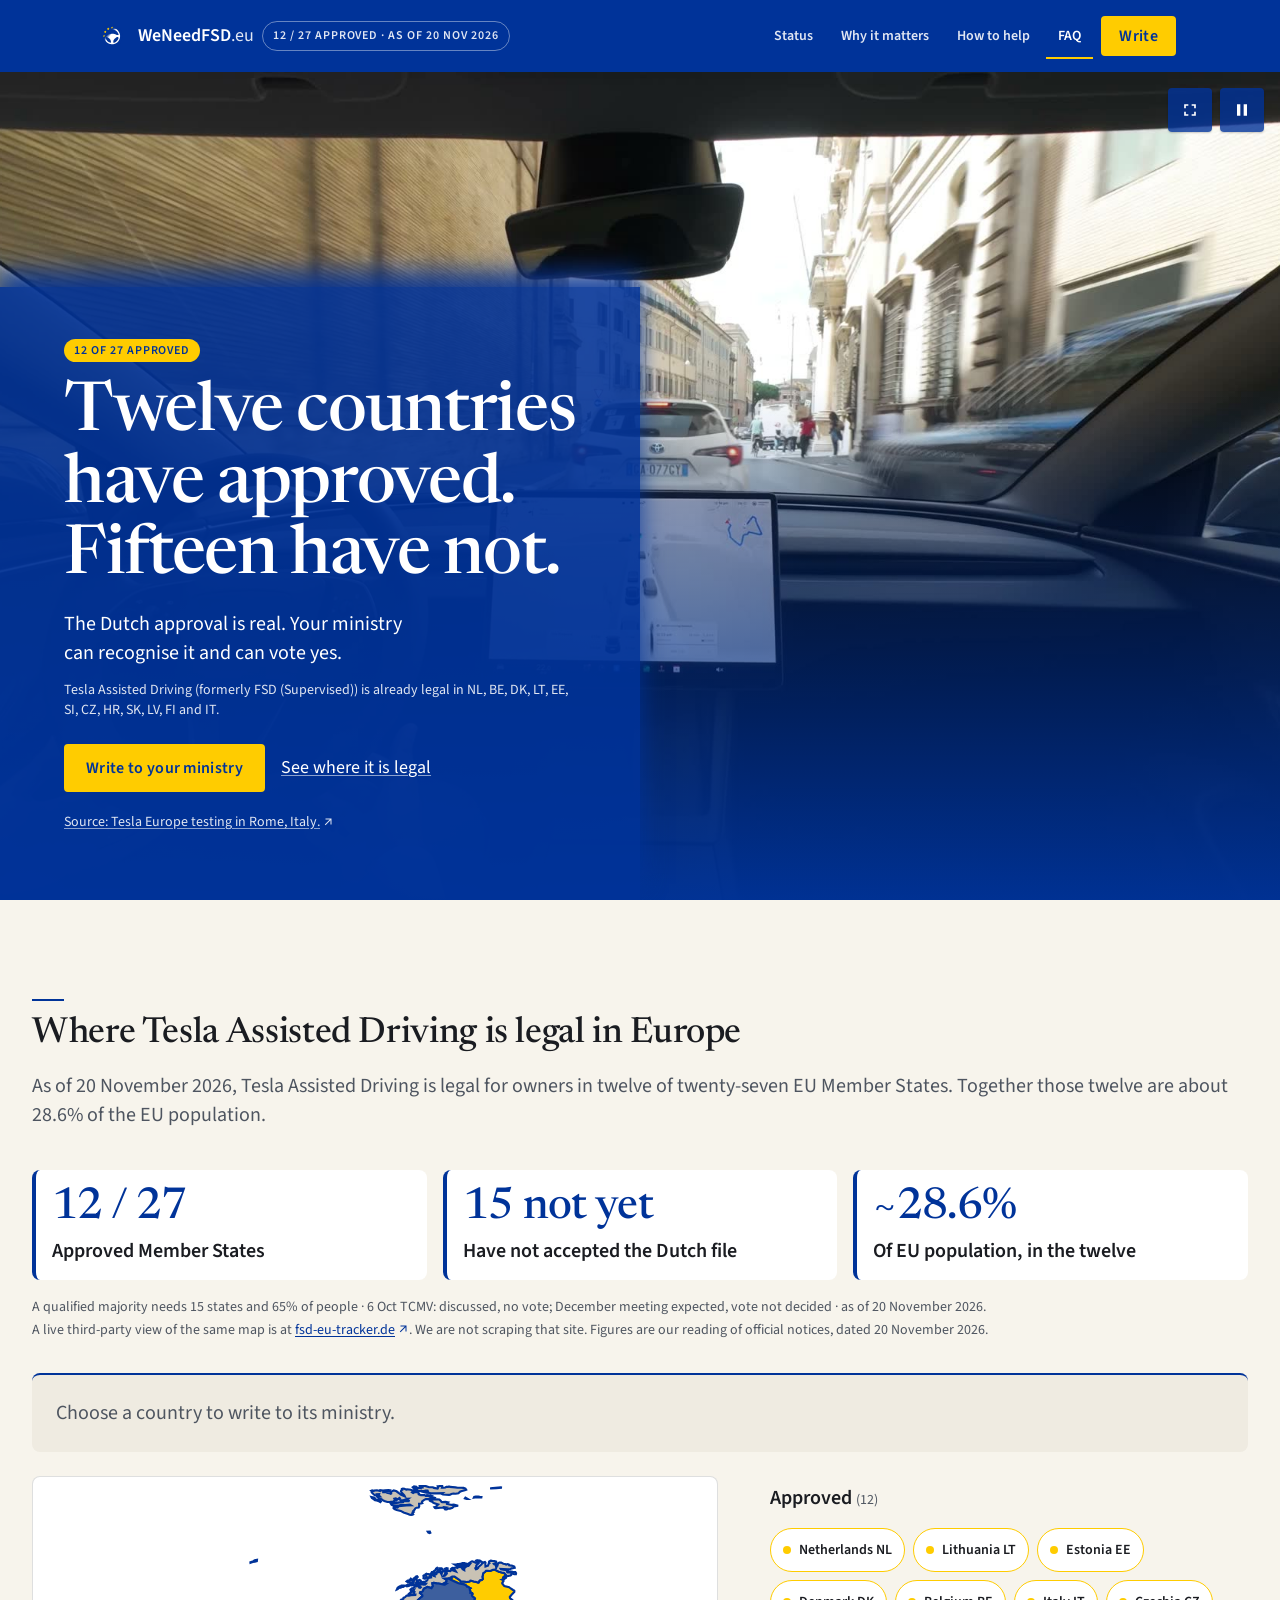
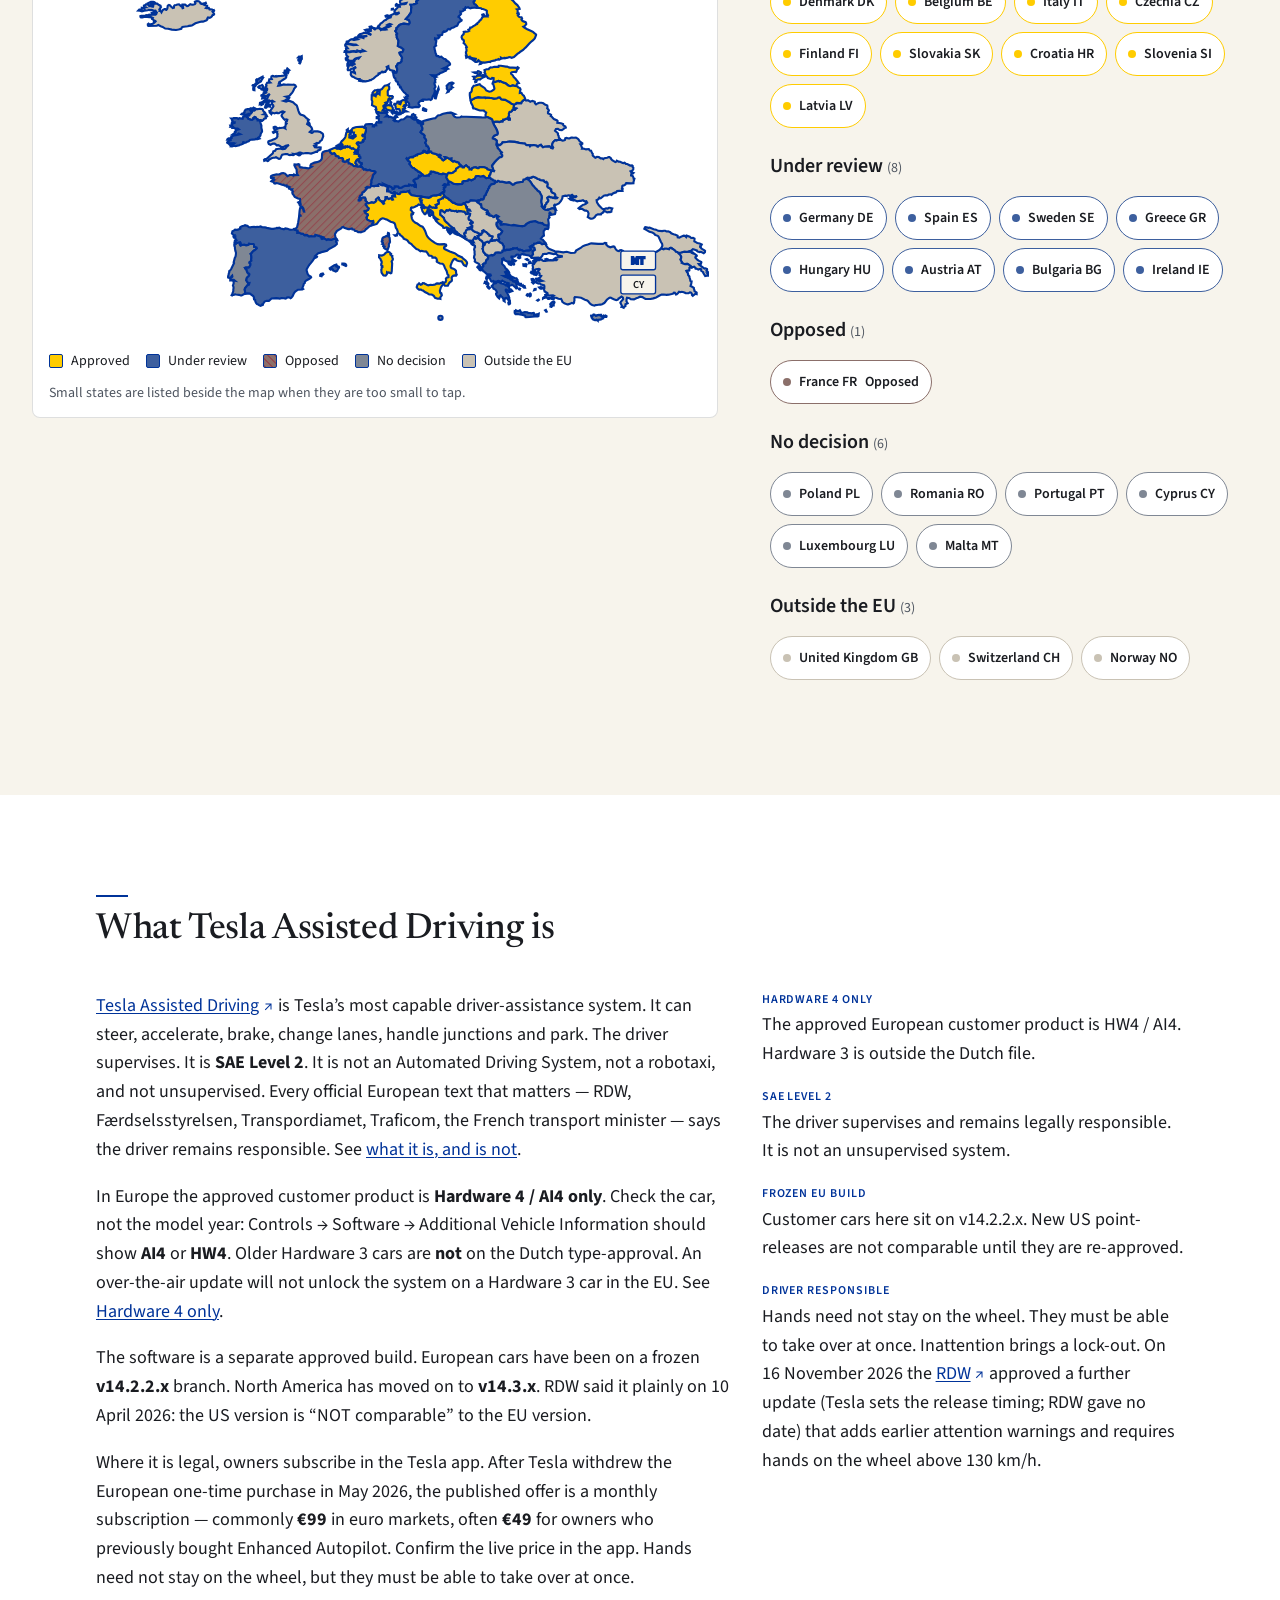
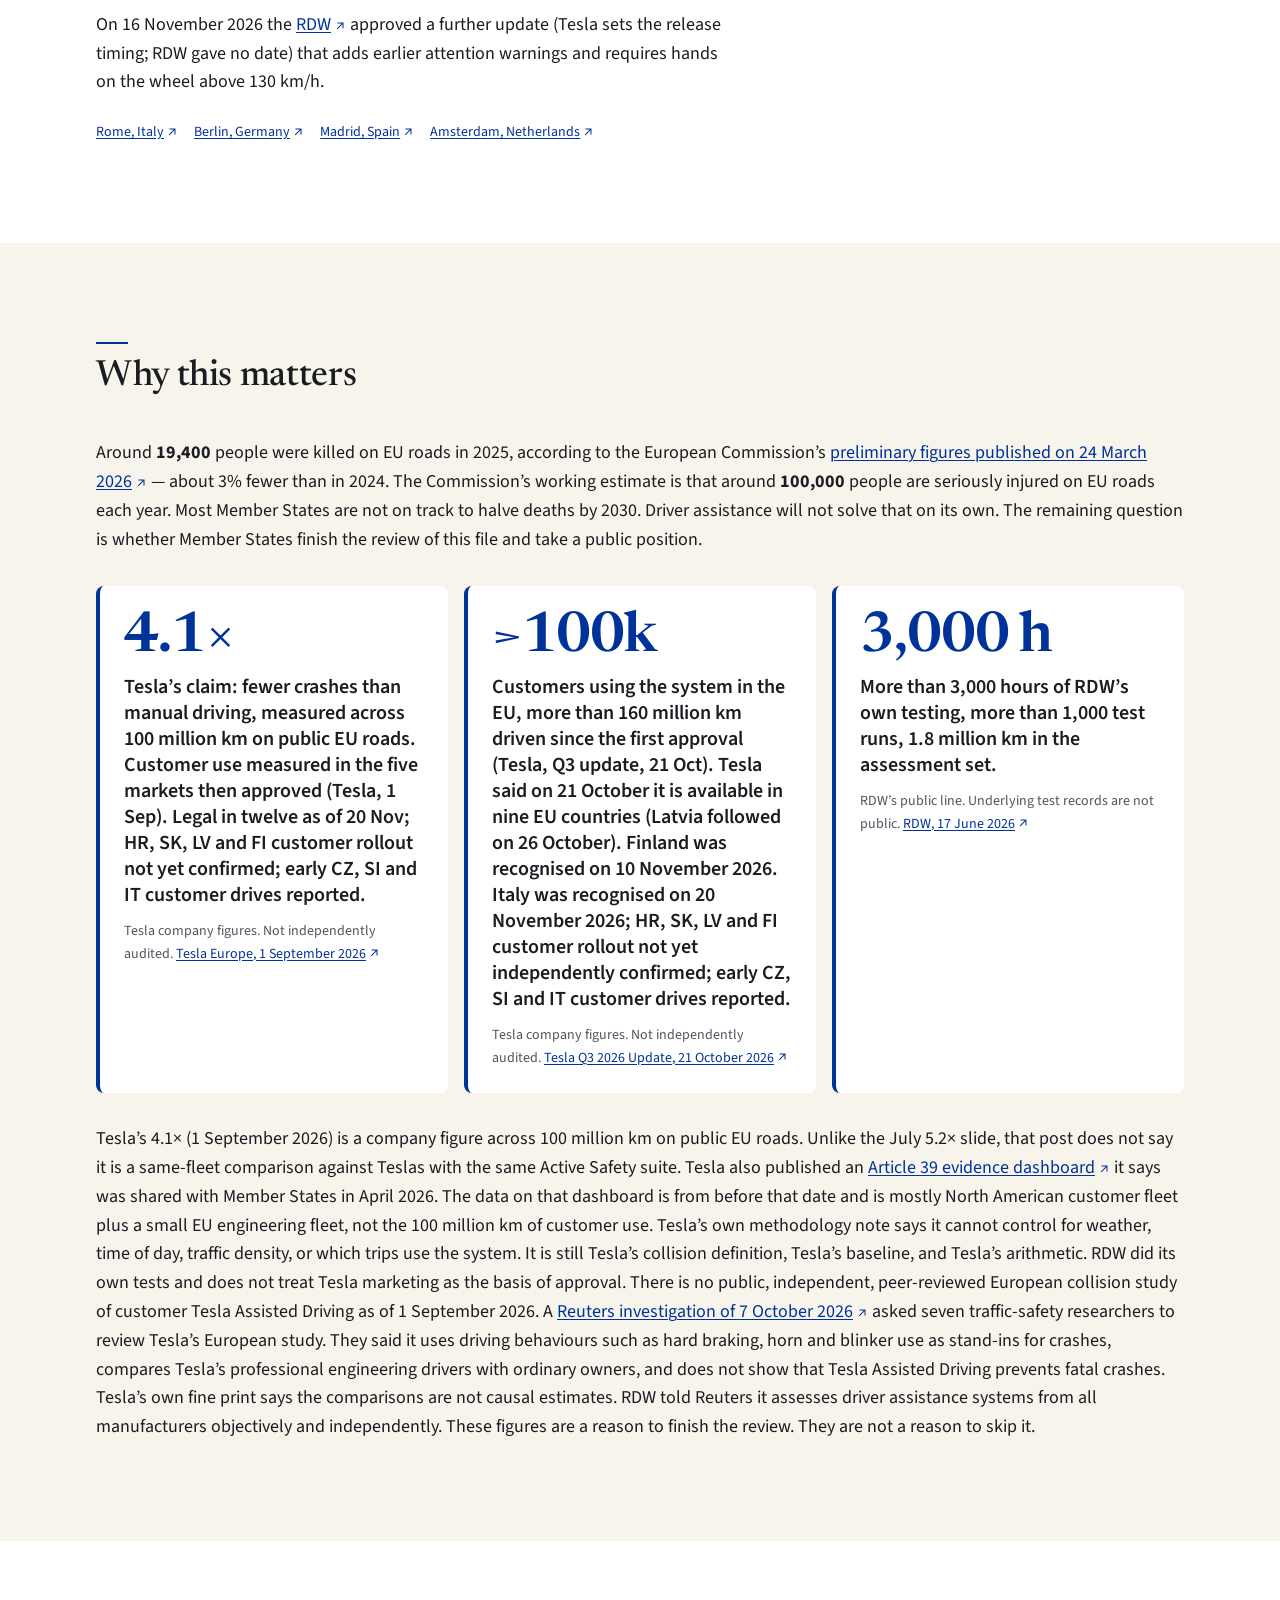
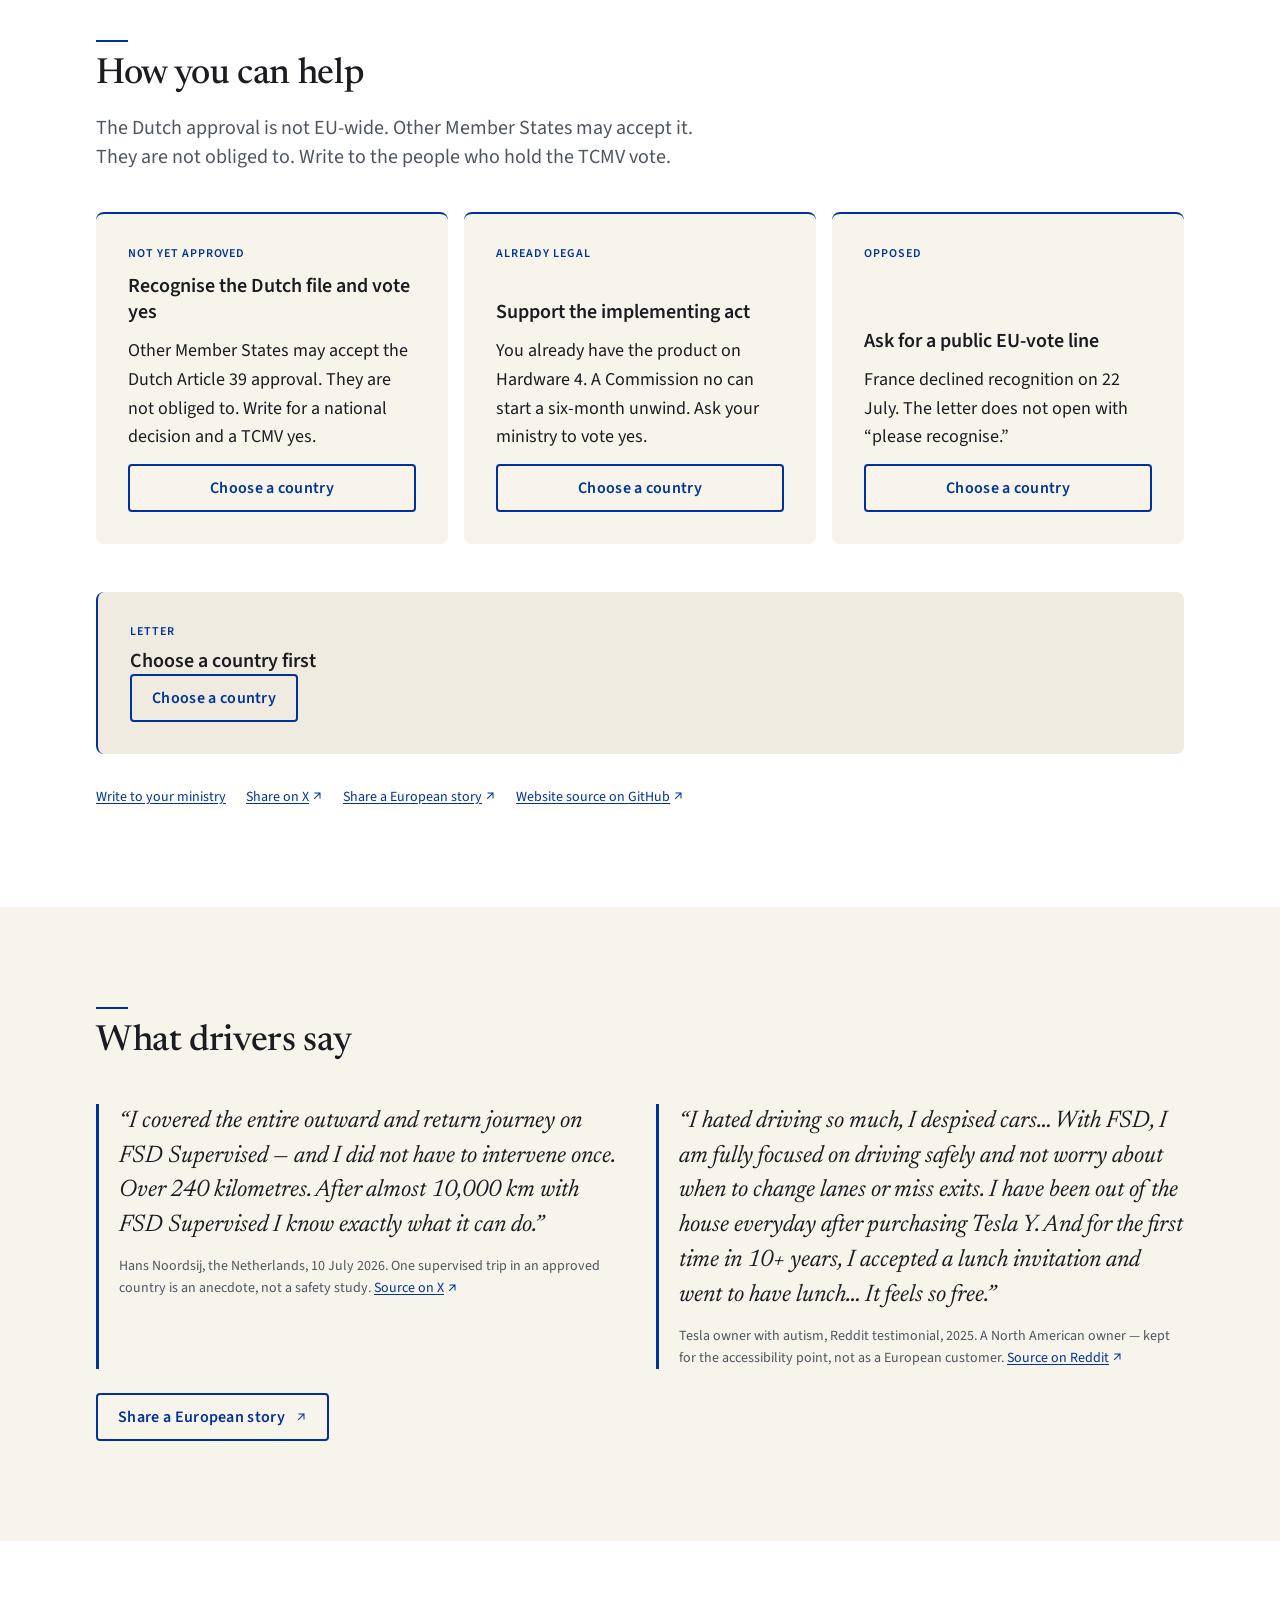
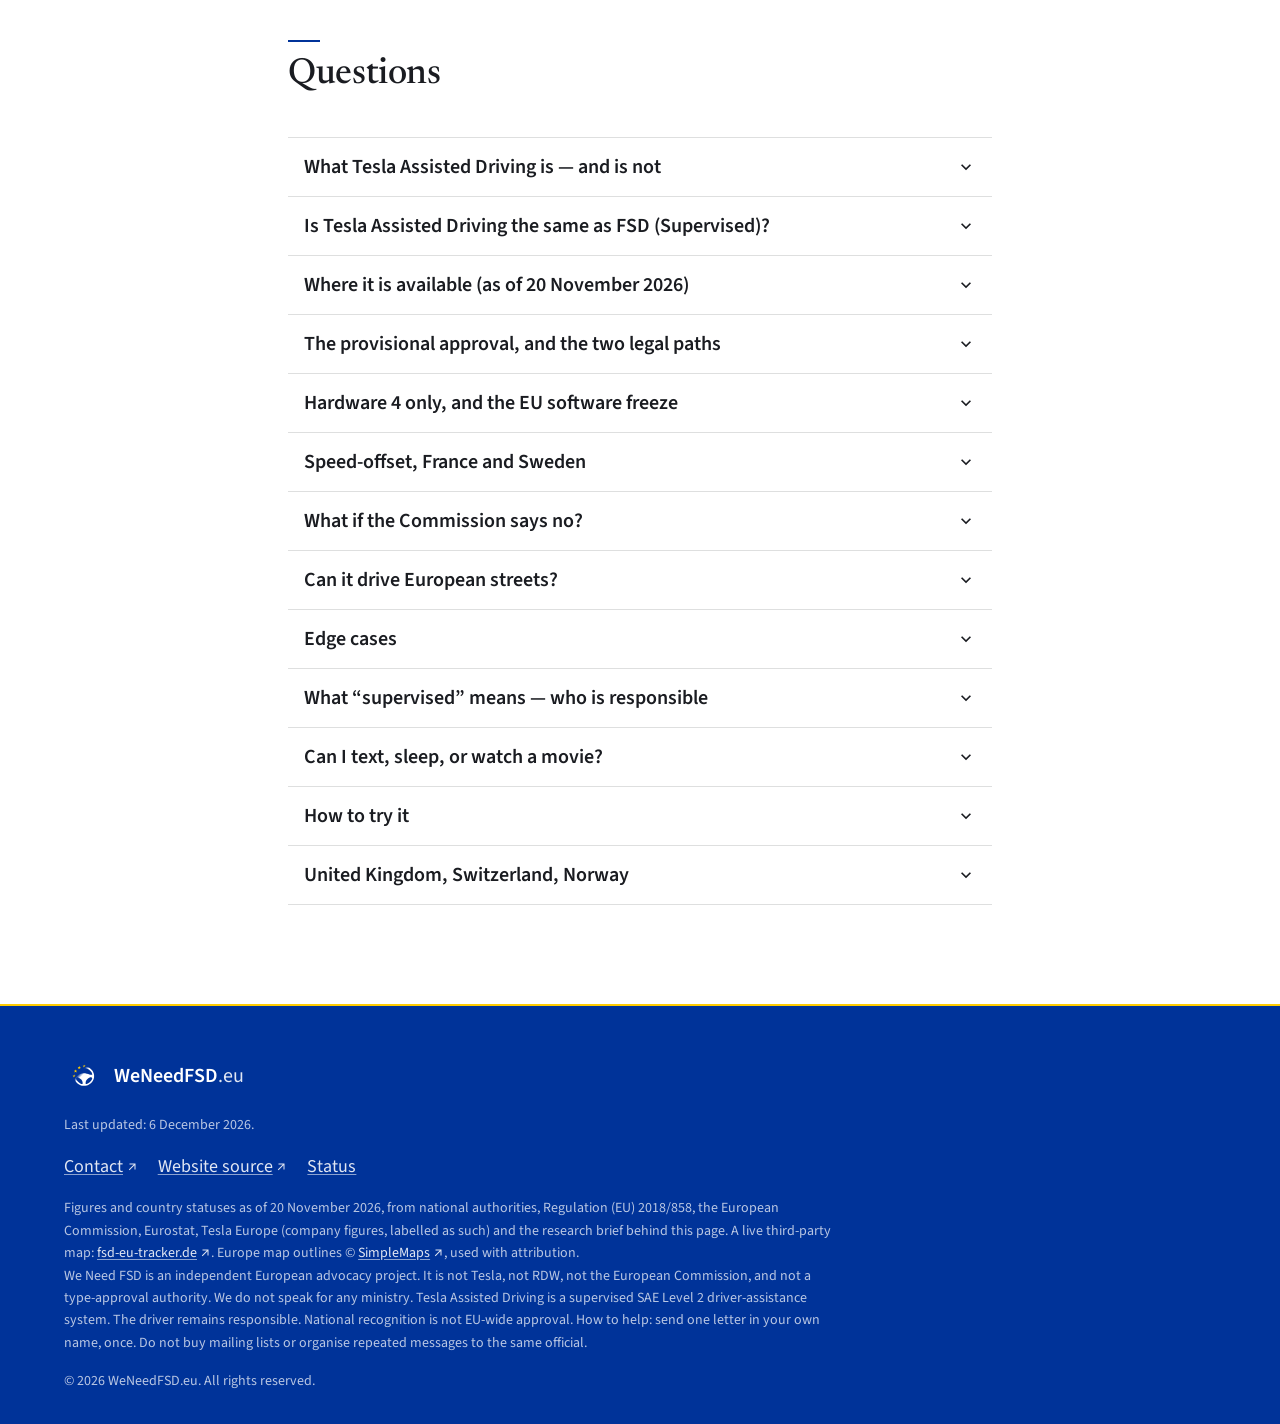
==== commit d17e5cec: "Italy: note early customer drives reported by Motorbox and TuttoTech Drop IT from the unconfirmed cu" ====
--- a/index.html
+++ b/index.html
@@ -242,12 +242,12 @@
         <div class="stat-grid">
           <article class="stat-card">
             <p class="stat-value">4.1×</p>
-            <h3 class="stat-label">Tesla’s claim: fewer crashes than manual driving, measured across 100 million km on public EU roads. Customer use measured in the five markets then approved (Tesla, 1 Sep). Legal in twelve as of 20 Nov; HR, SK, LV, FI and IT customer rollout not yet confirmed; early CZ and SI customer drives reported.</h3>
+            <h3 class="stat-label">Tesla’s claim: fewer crashes than manual driving, measured across 100 million km on public EU roads. Customer use measured in the five markets then approved (Tesla, 1 Sep). Legal in twelve as of 20 Nov; HR, SK, LV and FI customer rollout not yet confirmed; early CZ, SI and IT customer drives reported.</h3>
             <p class="stat-source">Tesla company figures. Not independently audited. <a href="https://x.com/teslaeurope/status/2094661569582096779" target="_blank" rel="noopener">Tesla Europe, 1 September 2026<span class="visually-hidden">, opens in a new window</span><svg class="ext-arrow" viewBox="0 0 24 24" fill="currentColor" aria-hidden="true"><path d="M7 7h8.59L5.7 16.89l1.41 1.41L17 8.41V17h2V5H7v2z"/></svg></a></p>
           </article>
           <article class="stat-card">
             <p class="stat-value">&gt;100k</p>
-            <h3 class="stat-label">Customers using the system in the EU, more than 160 million km driven since the first approval (Tesla, Q3 update, 21 Oct). Tesla said on 21 October it is available in nine EU countries (Latvia followed on 26 October). Finland was recognised on 10 November 2026. Italy was recognised on 20 November 2026; HR, SK, LV, FI and IT customer rollout not yet independently confirmed; early CZ and SI customer drives reported.</h3>
+            <h3 class="stat-label">Customers using the system in the EU, more than 160 million km driven since the first approval (Tesla, Q3 update, 21 Oct). Tesla said on 21 October it is available in nine EU countries (Latvia followed on 26 October). Finland was recognised on 10 November 2026. Italy was recognised on 20 November 2026; HR, SK, LV and FI customer rollout not yet independently confirmed; early CZ, SI and IT customer drives reported.</h3>
             <p class="stat-source">Tesla company figures. Not independently audited. <a href="https://assets-ir.tesla.com/tesla-contents/IR/TSLA-Q3-2026-Update.pdf" target="_blank" rel="noopener">Tesla Q3 2026 Update, 21 October 2026<span class="visually-hidden">, opens in a new window</span><svg class="ext-arrow" viewBox="0 0 24 24" fill="currentColor" aria-hidden="true"><path d="M7 7h8.59L5.7 16.89l1.41 1.41L17 8.41V17h2V5H7v2z"/></svg></a></p>
           </article>
           <article class="stat-card">
@@ -382,7 +382,7 @@
             </h3>
             <div class="acc-panel" id="faq-where" role="region" aria-labelledby="faq-where-btn" hidden>
               <div class="acc-panel-inner">
-                <p>As of 20 November 2026, customer use in Europe is legal in twelve Member States: the Netherlands, Lithuania, Estonia, Denmark, Belgium, Slovenia, Czechia, Croatia, Slovakia, Latvia, Finland and Italy. <a href="https://www.avp-rs.si/tesla-fsd-supervised-tudi-v-sloveniji-napredni-sistem-za-pomoc-vozniku-ne-avtonomna-voznja/" target="_blank" rel="noopener">AVP</a> confirmed Slovenia’s temporary recognition (7 September; notice 8 September). Early SI customer unlocks and first drives have been reported; confirm in the Tesla app — Tesla Europe has not posted a formal “now live for all SI” notice. Czechia: <a href="https://md.gov.cz/Media/Media-a-tiskove-zpravy/Ceska-republika-uznala-prozatimni-schvaleni-system" target="_blank" rel="noopener">MDČR</a> recognised the Dutch RDW provisional approval on 21 September 2026; Tesla Europe announced the same morning; rollout will begin soon — confirm in the app. Croatia: <a href="https://n1info.hr/magazin/auto/teslin-sustav-samostalne-voznje-s-nadzorom-odobren-u-hrvatskoj/" target="_blank" rel="noopener">DZM recognised<span class="visually-hidden">, opens in a new window</span><svg class="ext-arrow" viewBox="0 0 24 24" fill="currentColor" aria-hidden="true"><path d="M7 7h8.59L5.7 16.89l1.41 1.41L17 8.41V17h2V5H7v2z"/></svg></a> the Dutch RDW provisional approval on 29 September 2026 (letter to Tesla Hrvatska, quoted by HINA / N1); <a href="https://x.com/teslaeurope/status/2104844301461262602" target="_blank" rel="noopener">Tesla Europe announced<span class="visually-hidden">, opens in a new window</span><svg class="ext-arrow" viewBox="0 0 24 24" fill="currentColor" aria-hidden="true"><path d="M7 7h8.59L5.7 16.89l1.41 1.41L17 8.41V17h2V5H7v2z"/></svg></a> the same morning; no DZM press page on dzm.gov.hr yet; rollout will begin soon — confirm in the app. Slovakia: <a href="https://www.mindop.sk/media/tlacove-spravy/detail/slovensko-umoznilo-ciastocne-autonomne-riadenie-aut" target="_blank" rel="noopener">Ministerstvo dopravy SR recognised<span class="visually-hidden">, opens in a new window</span><svg class="ext-arrow" viewBox="0 0 24 24" fill="currentColor" aria-hidden="true"><path d="M7 7h8.59L5.7 16.89l1.41 1.41L17 8.41V17h2V5H7v2z"/></svg></a> the Dutch RDW provisional approval on 16 October 2026; <a href="https://x.com/teslaeurope/status/2111095942015566145" target="_blank" rel="noopener">Tesla Europe posted<span class="visually-hidden">, opens in a new window</span><svg class="ext-arrow" viewBox="0 0 24 24" fill="currentColor" aria-hidden="true"><path d="M7 7h8.59L5.7 16.89l1.41 1.41L17 8.41V17h2V5H7v2z"/></svg></a> the same day that the rollout “begins soon”; <a href="https://zamerane.sk/technologie-inovacie/tesla-uz-na-slovensku-zataca-aj-brzdi-sama-ed44f739a3/" target="_blank" rel="noopener">Slovak media report<span class="visually-hidden">, opens in a new window</span><svg class="ext-arrow" viewBox="0 0 24 24" fill="currentColor" aria-hidden="true"><path d="M7 7h8.59L5.7 16.89l1.41 1.41L17 8.41V17h2V5H7v2z"/></svg></a> a gradual over-the-air rollout — confirm in the app. Latvia: <a href="https://www.apollo.lv/8571479/csdd-atzist-niderlande-izsniegto-provizorisko-apstiprinajumu-tesla-izstradatajai-vaditaja-paligsistemai" target="_blank" rel="noopener">CSDD recognised<span class="visually-hidden">, opens in a new window</span><svg class="ext-arrow" viewBox="0 0 24 24" fill="currentColor" aria-hidden="true"><path d="M7 7h8.59L5.7 16.89l1.41 1.41L17 8.41V17h2V5H7v2z"/></svg></a> the Dutch RDW provisional approval on 26 October 2026; <a href="https://x.com/teslaeurope/status/2114667445223149619" target="_blank" rel="noopener">Tesla Europe posted<span class="visually-hidden">, opens in a new window</span><svg class="ext-arrow" viewBox="0 0 24 24" fill="currentColor" aria-hidden="true"><path d="M7 7h8.59L5.7 16.89l1.41 1.41L17 8.41V17h2V5H7v2z"/></svg></a> the same day that the rollout “begins soon” — confirm in the app. Finland: <a href="https://www.traficom.fi/en/news/teslas-driver-assistance-system-now-permitted-finnish-roads" target="_blank" rel="noopener">Traficom recognised<span class="visually-hidden">, opens in a new window</span><svg class="ext-arrow" viewBox="0 0 24 24" fill="currentColor" aria-hidden="true"><path d="M7 7h8.59L5.7 16.89l1.41 1.41L17 8.41V17h2V5H7v2z"/></svg></a> the Dutch RDW provisional approval on 10 November 2026 (news release published 11 November 2026). Traficom says the driver remains fully responsible and that this national recognition does not bind Finland’s position in the TCMV vote. Customer rollout is not yet confirmed — confirm in the app. Italy: <a href="https://x.com/matteosalvinimi/status/2123739830194512067" target="_blank" rel="noopener">MIT, announced by Minister Salvini,<span class="visually-hidden">, opens in a new window</span><svg class="ext-arrow" viewBox="0 0 24 24" fill="currentColor" aria-hidden="true"><path d="M7 7h8.59L5.7 16.89l1.41 1.41L17 8.41V17h2V5H7v2z"/></svg></a> gave the go-ahead for provisional type-approval of Tesla Assisted Driving on 20 November 2026 after a technical feasibility check. <a href="https://x.com/teslaeurope/status/2123723334542332026" target="_blank" rel="noopener">Tesla Europe says<span class="visually-hidden">, opens in a new window</span><svg class="ext-arrow" viewBox="0 0 24 24" fill="currentColor" aria-hidden="true"><path d="M7 7h8.59L5.7 16.89l1.41 1.41L17 8.41V17h2V5H7v2z"/></svg></a> rollout begins soon — confirm in the app. Hardware is covered in <a href="#faq-hw4">Hardware 4 only</a>. See <a href="#status">Where Tesla Assisted Driving is legal</a> for the live map and every national status.</p>
+                <p>As of 20 November 2026, customer use in Europe is legal in twelve Member States: the Netherlands, Lithuania, Estonia, Denmark, Belgium, Slovenia, Czechia, Croatia, Slovakia, Latvia, Finland and Italy. <a href="https://www.avp-rs.si/tesla-fsd-supervised-tudi-v-sloveniji-napredni-sistem-za-pomoc-vozniku-ne-avtonomna-voznja/" target="_blank" rel="noopener">AVP</a> confirmed Slovenia’s temporary recognition (7 September; notice 8 September). Early SI customer unlocks and first drives have been reported; confirm in the Tesla app — Tesla Europe has not posted a formal “now live for all SI” notice. Czechia: <a href="https://md.gov.cz/Media/Media-a-tiskove-zpravy/Ceska-republika-uznala-prozatimni-schvaleni-system" target="_blank" rel="noopener">MDČR</a> recognised the Dutch RDW provisional approval on 21 September 2026; Tesla Europe announced the same morning; rollout will begin soon — confirm in the app. Croatia: <a href="https://n1info.hr/magazin/auto/teslin-sustav-samostalne-voznje-s-nadzorom-odobren-u-hrvatskoj/" target="_blank" rel="noopener">DZM recognised<span class="visually-hidden">, opens in a new window</span><svg class="ext-arrow" viewBox="0 0 24 24" fill="currentColor" aria-hidden="true"><path d="M7 7h8.59L5.7 16.89l1.41 1.41L17 8.41V17h2V5H7v2z"/></svg></a> the Dutch RDW provisional approval on 29 September 2026 (letter to Tesla Hrvatska, quoted by HINA / N1); <a href="https://x.com/teslaeurope/status/2104844301461262602" target="_blank" rel="noopener">Tesla Europe announced<span class="visually-hidden">, opens in a new window</span><svg class="ext-arrow" viewBox="0 0 24 24" fill="currentColor" aria-hidden="true"><path d="M7 7h8.59L5.7 16.89l1.41 1.41L17 8.41V17h2V5H7v2z"/></svg></a> the same morning; no DZM press page on dzm.gov.hr yet; rollout will begin soon — confirm in the app. Slovakia: <a href="https://www.mindop.sk/media/tlacove-spravy/detail/slovensko-umoznilo-ciastocne-autonomne-riadenie-aut" target="_blank" rel="noopener">Ministerstvo dopravy SR recognised<span class="visually-hidden">, opens in a new window</span><svg class="ext-arrow" viewBox="0 0 24 24" fill="currentColor" aria-hidden="true"><path d="M7 7h8.59L5.7 16.89l1.41 1.41L17 8.41V17h2V5H7v2z"/></svg></a> the Dutch RDW provisional approval on 16 October 2026; <a href="https://x.com/teslaeurope/status/2111095942015566145" target="_blank" rel="noopener">Tesla Europe posted<span class="visually-hidden">, opens in a new window</span><svg class="ext-arrow" viewBox="0 0 24 24" fill="currentColor" aria-hidden="true"><path d="M7 7h8.59L5.7 16.89l1.41 1.41L17 8.41V17h2V5H7v2z"/></svg></a> the same day that the rollout “begins soon”; <a href="https://zamerane.sk/technologie-inovacie/tesla-uz-na-slovensku-zataca-aj-brzdi-sama-ed44f739a3/" target="_blank" rel="noopener">Slovak media report<span class="visually-hidden">, opens in a new window</span><svg class="ext-arrow" viewBox="0 0 24 24" fill="currentColor" aria-hidden="true"><path d="M7 7h8.59L5.7 16.89l1.41 1.41L17 8.41V17h2V5H7v2z"/></svg></a> a gradual over-the-air rollout — confirm in the app. Latvia: <a href="https://www.apollo.lv/8571479/csdd-atzist-niderlande-izsniegto-provizorisko-apstiprinajumu-tesla-izstradatajai-vaditaja-paligsistemai" target="_blank" rel="noopener">CSDD recognised<span class="visually-hidden">, opens in a new window</span><svg class="ext-arrow" viewBox="0 0 24 24" fill="currentColor" aria-hidden="true"><path d="M7 7h8.59L5.7 16.89l1.41 1.41L17 8.41V17h2V5H7v2z"/></svg></a> the Dutch RDW provisional approval on 26 October 2026; <a href="https://x.com/teslaeurope/status/2114667445223149619" target="_blank" rel="noopener">Tesla Europe posted<span class="visually-hidden">, opens in a new window</span><svg class="ext-arrow" viewBox="0 0 24 24" fill="currentColor" aria-hidden="true"><path d="M7 7h8.59L5.7 16.89l1.41 1.41L17 8.41V17h2V5H7v2z"/></svg></a> the same day that the rollout “begins soon” — confirm in the app. Finland: <a href="https://www.traficom.fi/en/news/teslas-driver-assistance-system-now-permitted-finnish-roads" target="_blank" rel="noopener">Traficom recognised<span class="visually-hidden">, opens in a new window</span><svg class="ext-arrow" viewBox="0 0 24 24" fill="currentColor" aria-hidden="true"><path d="M7 7h8.59L5.7 16.89l1.41 1.41L17 8.41V17h2V5H7v2z"/></svg></a> the Dutch RDW provisional approval on 10 November 2026 (news release published 11 November 2026). Traficom says the driver remains fully responsible and that this national recognition does not bind Finland’s position in the TCMV vote. Customer rollout is not yet confirmed — confirm in the app. Italy: <a href="https://x.com/matteosalvinimi/status/2123739830194512067" target="_blank" rel="noopener">MIT, announced by Minister Salvini,<span class="visually-hidden">, opens in a new window</span><svg class="ext-arrow" viewBox="0 0 24 24" fill="currentColor" aria-hidden="true"><path d="M7 7h8.59L5.7 16.89l1.41 1.41L17 8.41V17h2V5H7v2z"/></svg></a> gave the go-ahead for provisional type-approval of Tesla Assisted Driving on 20 November 2026 after a technical feasibility check. <a href="https://x.com/teslaeurope/status/2123723334542332026" target="_blank" rel="noopener">Tesla Europe says<span class="visually-hidden">, opens in a new window</span><svg class="ext-arrow" viewBox="0 0 24 24" fill="currentColor" aria-hidden="true"><path d="M7 7h8.59L5.7 16.89l1.41 1.41L17 8.41V17h2V5H7v2z"/></svg></a> rollout begins soon. Italian outlets <a href="https://www.motorbox.com/auto/auto-viste-e-provate/tesla-assisted-driving-italia-prova-strada-pregi-difetti" target="_blank" rel="noopener">Motorbox<span class="visually-hidden">, opens in a new window</span><svg class="ext-arrow" viewBox="0 0 24 24" fill="currentColor" aria-hidden="true"><path d="M7 7h8.59L5.7 16.89l1.41 1.41L17 8.41V17h2V5H7v2z"/></svg></a> and <a href="https://www.tuttotech.net/news/2026/11/23/tesla-assisted-driving-prova-italia-labbiamo-provato-milano-caselli-rotonde-vicoli-stretti.html" target="_blank" rel="noopener">TuttoTech<span class="visually-hidden">, opens in a new window</span><svg class="ext-arrow" viewBox="0 0 24 24" fill="currentColor" aria-hidden="true"><path d="M7 7h8.59L5.7 16.89l1.41 1.41L17 8.41V17h2V5H7v2z"/></svg></a> reported first customer drives on software 2026.39.100 from 21–23 November; Tesla has not posted a formal “now live for all IT” notice — confirm in the app. Hardware is covered in <a href="#faq-hw4">Hardware 4 only</a>. See <a href="#status">Where Tesla Assisted Driving is legal</a> for the live map and every national status.</p>
                 <p>Outside Europe, Tesla’s <a href="https://www.tesla.com/fsd/safety" target="_blank" rel="noopener">Full Self-Driving (Supervised) Vehicle Safety Report<span class="visually-hidden">, opens in a new window</span><svg class="ext-arrow" viewBox="0 0 24 24" fill="currentColor" aria-hidden="true"><path d="M7 7h8.59L5.7 16.89l1.41 1.41L17 8.41V17h2V5H7v2z"/></svg></a> (checked 11 November 2026) lists seventeen markets with rollouts in place: the United States, Canada, Mexico, Puerto Rico, Australia, New Zealand, South Korea, the Netherlands, Lithuania, Estonia, Denmark, Belgium, Slovenia, Czechia, Croatia, Slovakia and Latvia. Finland is not on that list. That is Tesla’s own list; it includes Croatia, Slovakia and Latvia, where customer rollout is not yet confirmed. China is not on it. Confirm the live list on <a href="https://www.tesla.com/fsd" target="_blank" rel="noopener">tesla.com/fsd<span class="visually-hidden">, opens in a new window</span><svg class="ext-arrow" viewBox="0 0 24 24" fill="currentColor" aria-hidden="true"><path d="M7 7h8.59L5.7 16.89l1.41 1.41L17 8.41V17h2V5H7v2z"/></svg></a>. Software is not the same everywhere: North America has been on v14.3.x; the approved EU customer build is v14.2.2.x.</p>
               </div>
             </div>
@@ -469,7 +469,7 @@
             </h3>
             <div class="acc-panel" id="faq-streets" role="region" aria-labelledby="faq-streets-btn" hidden>
               <div class="acc-panel-inner">
-                <p>European streets are denser than a US grid: narrower roads, trams, scooters, unmarked junctions, aggressive lane discipline. Tesla has been testing on those streets for more than a year. Since April 2026, customers have been driving the approved build in five countries; as of 20 November 2026 it is legal in twelve, with HR, SK, LV, FI and IT customer rollout not yet confirmed and early CZ and SI customer drives reported. That is a stronger fact than any demo.</p>
+                <p>European streets are denser than a US grid: narrower roads, trams, scooters, unmarked junctions, aggressive lane discipline. Tesla has been testing on those streets for more than a year. Since April 2026, customers have been driving the approved build in five countries; as of 20 November 2026 it is legal in twelve, with HR, SK, LV and FI customer rollout not yet confirmed and early CZ, SI and IT customer drives reported. That is a stronger fact than any demo.</p>
                 <p>These 2025 Tesla Europe / owner clips are still useful as pictures of European streets. They are testing or influencer drives, not a safety study:</p>
                 <ul>
                   <li><a href="https://x.com/teslaeurope/status/1933091243711410387" target="_blank" rel="noopener">Rome, Italy<span class="visually-hidden">, opens in a new window</span><svg class="ext-arrow" viewBox="0 0 24 24" fill="currentColor" aria-hidden="true"><path d="M7 7h8.59L5.7 16.89l1.41 1.41L17 8.41V17h2V5H7v2z"/></svg></a> (2:49) — historic centre, Tesla Europe</li>
@@ -557,7 +557,7 @@
                 <p><strong>Slovakia:</strong> <a href="https://www.mindop.sk/media/tlacove-spravy/detail/slovensko-umoznilo-ciastocne-autonomne-riadenie-aut" target="_blank" rel="noopener">Ministerstvo dopravy SR recognised<span class="visually-hidden">, opens in a new window</span><svg class="ext-arrow" viewBox="0 0 24 24" fill="currentColor" aria-hidden="true"><path d="M7 7h8.59L5.7 16.89l1.41 1.41L17 8.41V17h2V5H7v2z"/></svg></a> the Dutch RDW provisional approval on 16 October 2026. <a href="https://x.com/teslaeurope/status/2111095942015566145" target="_blank" rel="noopener">Tesla Europe posted<span class="visually-hidden">, opens in a new window</span><svg class="ext-arrow" viewBox="0 0 24 24" fill="currentColor" aria-hidden="true"><path d="M7 7h8.59L5.7 16.89l1.41 1.41L17 8.41V17h2V5H7v2z"/></svg></a> the same day that the rollout “begins soon”. <a href="https://zamerane.sk/technologie-inovacie/tesla-uz-na-slovensku-zataca-aj-brzdi-sama-ed44f739a3/" target="_blank" rel="noopener">Slovak media report<span class="visually-hidden">, opens in a new window</span><svg class="ext-arrow" viewBox="0 0 24 24" fill="currentColor" aria-hidden="true"><path d="M7 7h8.59L5.7 16.89l1.41 1.41L17 8.41V17h2V5H7v2z"/></svg></a> that the over-the-air update is arriving gradually, so not every car has it yet. Confirm in the Tesla app.</p>
                 <p><strong>Latvia:</strong> <a href="https://www.apollo.lv/8571479/csdd-atzist-niderlande-izsniegto-provizorisko-apstiprinajumu-tesla-izstradatajai-vaditaja-paligsistemai" target="_blank" rel="noopener">CSDD recognised<span class="visually-hidden">, opens in a new window</span><svg class="ext-arrow" viewBox="0 0 24 24" fill="currentColor" aria-hidden="true"><path d="M7 7h8.59L5.7 16.89l1.41 1.41L17 8.41V17h2V5H7v2z"/></svg></a> the Dutch RDW provisional approval on 26 October 2026. <a href="https://x.com/teslaeurope/status/2114667445223149619" target="_blank" rel="noopener">Tesla Europe posted<span class="visually-hidden">, opens in a new window</span><svg class="ext-arrow" viewBox="0 0 24 24" fill="currentColor" aria-hidden="true"><path d="M7 7h8.59L5.7 16.89l1.41 1.41L17 8.41V17h2V5H7v2z"/></svg></a> the same day that the rollout “begins soon”. Customer rollout not yet confirmed. Confirm in the Tesla app when available.</p>
                 <p><strong>Finland:</strong> <a href="https://www.traficom.fi/en/news/teslas-driver-assistance-system-now-permitted-finnish-roads" target="_blank" rel="noopener">Traficom recognised<span class="visually-hidden">, opens in a new window</span><svg class="ext-arrow" viewBox="0 0 24 24" fill="currentColor" aria-hidden="true"><path d="M7 7h8.59L5.7 16.89l1.41 1.41L17 8.41V17h2V5H7v2z"/></svg></a> the Dutch RDW provisional approval on 10 November 2026 (news release published 11 November 2026). Traficom says Tesla Assisted Driving can be used as a driver assistance system and that Tesla can start offering it. The driver remains fully responsible. This national recognition does not bind Finland’s TCMV position. Customer rollout is not yet confirmed — do not assume the app offers it yet.</p>
-                <p><strong>Italy:</strong> <a href="https://x.com/matteosalvinimi/status/2123739830194512067" target="_blank" rel="noopener">MIT, announced by Minister Salvini,<span class="visually-hidden">, opens in a new window</span><svg class="ext-arrow" viewBox="0 0 24 24" fill="currentColor" aria-hidden="true"><path d="M7 7h8.59L5.7 16.89l1.41 1.41L17 8.41V17h2V5H7v2z"/></svg></a> gave the go-ahead for provisional type-approval of Tesla Assisted Driving on 20 November 2026, after a technical feasibility check. That is national recognition of the Dutch RDW approval. <a href="https://x.com/teslaeurope/status/2123723334542332026" target="_blank" rel="noopener">Tesla Europe says<span class="visually-hidden">, opens in a new window</span><svg class="ext-arrow" viewBox="0 0 24 24" fill="currentColor" aria-hidden="true"><path d="M7 7h8.59L5.7 16.89l1.41 1.41L17 8.41V17h2V5H7v2z"/></svg></a> rollout begins soon. Confirm in the Tesla app — do not assume it is offered yet.</p>
+                <p><strong>Italy:</strong> <a href="https://x.com/matteosalvinimi/status/2123739830194512067" target="_blank" rel="noopener">MIT, announced by Minister Salvini,<span class="visually-hidden">, opens in a new window</span><svg class="ext-arrow" viewBox="0 0 24 24" fill="currentColor" aria-hidden="true"><path d="M7 7h8.59L5.7 16.89l1.41 1.41L17 8.41V17h2V5H7v2z"/></svg></a> gave the go-ahead for provisional type-approval of Tesla Assisted Driving on 20 November 2026, after a technical feasibility check. That is national recognition of the Dutch RDW approval. <a href="https://x.com/teslaeurope/status/2123723334542332026" target="_blank" rel="noopener">Tesla Europe says<span class="visually-hidden">, opens in a new window</span><svg class="ext-arrow" viewBox="0 0 24 24" fill="currentColor" aria-hidden="true"><path d="M7 7h8.59L5.7 16.89l1.41 1.41L17 8.41V17h2V5H7v2z"/></svg></a> rollout begins soon. Italian outlets <a href="https://www.motorbox.com/auto/auto-viste-e-provate/tesla-assisted-driving-italia-prova-strada-pregi-difetti" target="_blank" rel="noopener">Motorbox<span class="visually-hidden">, opens in a new window</span><svg class="ext-arrow" viewBox="0 0 24 24" fill="currentColor" aria-hidden="true"><path d="M7 7h8.59L5.7 16.89l1.41 1.41L17 8.41V17h2V5H7v2z"/></svg></a> and <a href="https://www.tuttotech.net/news/2026/11/23/tesla-assisted-driving-prova-italia-labbiamo-provato-milano-caselli-rotonde-vicoli-stretti.html" target="_blank" rel="noopener">TuttoTech<span class="visually-hidden">, opens in a new window</span><svg class="ext-arrow" viewBox="0 0 24 24" fill="currentColor" aria-hidden="true"><path d="M7 7h8.59L5.7 16.89l1.41 1.41L17 8.41V17h2V5H7v2z"/></svg></a> reported first customer drives on software 2026.39.100 from 21–23 November; Tesla has not posted a formal “now live for all IT” notice — confirm in the app.</p>
                 <p><strong>If you live elsewhere in Europe:</strong></p>
                 <ul>
                   <li><a href="#help">Write to your authority</a>. That is the action that changes your roads.</li>
@@ -600,7 +600,7 @@
         <img src="img/logo.svg" width="40" height="40" alt="">
         <span class="brand-word">WeNeedFSD<span class="eu">.eu</span></span>
       </a>
-      <p id="last-updated">Last updated: 20 November 2026.</p>
+      <p id="last-updated">Last updated: 24 November 2026.</p>
       <nav class="footer-nav" aria-label="Footer">
         <a href="https://x.com/WeNeedFSD" target="_blank" rel="noopener">Contact<span class="visually-hidden">, opens in a new window</span><svg class="ext-arrow" viewBox="0 0 24 24" fill="currentColor" aria-hidden="true"><path d="M7 7h8.59L5.7 16.89l1.41 1.41L17 8.41V17h2V5H7v2z"/></svg></a>
         <a href="https://github.com/slashrsm/weneedfsd_eu" target="_blank" rel="noopener">Website source<span class="visually-hidden">, opens in a new window</span><svg class="ext-arrow" viewBox="0 0 24 24" fill="currentColor" aria-hidden="true"><path d="M7 7h8.59L5.7 16.89l1.41 1.41L17 8.41V17h2V5H7v2z"/></svg></a>
@@ -626,7 +626,7 @@
       "note": "The 119th TCMV met on 6 October 2026. Its published draft agenda (DG GROW; draft dated ~11 September) listed only “Continuation of discussions on request of the Netherlands for an Art. 39 authorisation” (~25 min, 11:45–12:10), with no vote; press reports after the meeting (heise/dpa, TeslaNorth, 6 October) describe discussion only, no vote. The Commission's summary record of the 30 June TCMV meeting (published 16 October 2026; https://ec.europa.eu/transparency/comitology-register/screen/documents/118568/1) shows no vote. The Netherlands reported 40 million km driven, and its data put the system's speed adaptation at an average 4.4 km/h below the detected limit. Member states asked about the name, the permanent speed offset, over-the-air updates and bad weather; the Commission said the timeline depends on their satisfaction with the Dutch answers. As of 26 October no official readout of the 6 October meeting has been found. The next TCMV meeting is expected in December; whether it will hold a vote is not yet decided (earlier Electrek/Reuters reporting called December the earliest apparent opportunity and did not confirm a Commission vote date). The Norwegian Public Roads Administration (Statens vegvesen), on its page updated 29 October 2026, says the next meeting is in December 2026, that it is still not decided whether a vote will take place, and that the wording of any decision to be voted on is not settled (https://www.vegvesen.no/fag/trafikk/its-portalen/its-i-statens-vegvesen/metr/forerstottesystemer/)."
     },
     "trackerUrl": "https://fsd-eu-tracker.de/en/",
-    "sourcesNote": "Italy row updated 20 November 2026: Matteo Salvini, Minister of Infrastructure and Transport, posted on X on 20 November 2026 at 12:26 CET (https://x.com/matteosalvinimi/status/2123739830194512067) that MIT (@mitgov_it), after a technical feasibility check, gave the go-ahead for provisional type-approval of Tesla Assisted Driving, ahead of the EU recognition process, which is still being defined. Recorded here as national recognition of the Dutch RDW provisional approval under Article 39(5) of Regulation (EU) 2018/858 — approved (twelfth). This is not EU-wide approval. Tesla Europe posted on X on 20 November 2026 at 11:21 CET (https://x.com/teslaeurope/status/2123723334542332026) that it is now approved in Italy and that rollout begins soon. No date and no hardware were named. Customer rollout is not yet confirmed — confirm in the Tesla app. Corroboration: Reuters via AOL (https://www.aol.com/articles/italy-gives-green-light-tesla-134855000.html) and Il Sole 24 Ore (https://www.ilsole24ore.com/art/tesla-via-libera-mit-omologazione-provvisoria-guida-assistita-AJwm4HNC). Do not echo unsupervised wording from those headlines. EU population share: (70.0 + 58.9) / 450.2 ≈ 28.6%. A qualified majority still needs 15 states and 65% of the population. The next TCMV meeting is expected in December; whether it will hold a vote is not yet decided. Speed-offset FAQ, the what-it-is section and the driver-monitoring FAQs updated 17 November 2026: RDW news of 16 November 2026 (https://www.rdw.nl/en/news/2026/tesla-driver-assistance-system-receives-update; Dutch: https://www.rdw.nl/over-rdw/nieuws/2026/tesla-rijhulpsysteem-krijgt-update) says the RDW assessed and approved changes to Tesla Assisted Driving for HW4 or higher, to be delivered over the air, with Tesla deciding the release timing and no date given. Earlier driver-attention warnings, and a full strike if the driver is not paying attention while the system performs a manoeuvre; additional anti-misuse measures. When the system uses Contextual Max Speed, the driver is informed; to set a higher maximum than indicated the driver must confirm by scrolling the scroll wheel up; if the car then travels faster, the ISA sign pulses red and the current maximum speed is shown next to the vehicle speed. Above 130 km/h the driver must keep hands on the steering wheel. RDW says this is an extension of the existing type approval; it tested on a test track and on public roads and found no adverse or unintended effects; it informed the ten recognising countries (Belgium, Denmark, Estonia, Finland, Croatia, Latvia, Lithuania, Slovenia, Slovakia and Czechia). The EU-wide Article 39 procedure is still ongoing in the TCMV, whose discussions are confidential. No release date was given. Informing those countries is not EU-wide approval. Counts unchanged: eleven of 27; EU population share about 15.5%. Hungary row updated 16 November 2026: Portfolio.hu reported on 15 November 2026 (https://www.portfolio.hu/uzlet/20261115/tanacs-zoltan-elarulta-mikor-engedelyezhetik-a-tesla-onvezeto-funkciojat-magyarorszagon-876542) that science and technology minister Zoltán Tanács said, in a Facebook video, that the government has decided to launch an official authority-run test programme to check whether Tesla Assisted Driving can be used safely on Hungarian roads in line with the Hungarian highway code (KRESZ), independently of the EU-wide decision. The announcement followed talks with transport minister Dávid Vitézy. No start date, duration, test authority or criteria were given. Hungary has not recognised the RDW provisional approval; customers cannot use it. Secondary corroboration: Totalcar, 16 November 2026 (https://totalcar.hu/hirek/2026/11/16/tesla-onvezeto-rendszer-magyarorszag-hatosagi-teszt/), and Teslant, 15 November. No ministry release was found; the minister’s statement is known only from press reporting of the video. Status moves from no_national_approval to in_review, the same bucket as Sweden (limited official testing, no customer approval) and Spain (company testing, not recognition). That is not a national approval and not an EU-wide approval. Counts unchanged: eleven of 27; EU population share about 15.5%. The row links to the Portfolio report. Separate regulation work mentioned in the same reporting is out of scope for this row. Sweden row updated 12 November 2026: Transportstyrelsen’s page on advanced driver-assistance systems, published 11 May 2026 and last changed 26 October 2026 (https://www.transportstyrelsen.se/sv/om-oss/det-har-ar-transportstyrelsen/forskning-och-innovation/automatiserade-vagtransporter/transportstyrelsens-syn-pa-avancerade-forarstodssystem-i-sverige/), says Sweden is analysing RDW’s 10 April 2026 provisional approval of Tesla FSD (Supervised), now Tesla Assisted Driving. A general approval cannot be given before the member-state vote, and before the system is judged to meet UN Regulation No. 171. Transportstyrelsen has allowed Tesla limited tests with trained test drivers on certain routes. General consumer activation is not yet permitted. If member states vote no, national permits are withdrawn; if they vote yes, a broader launch could be possible at the earliest in spring or summer 2027. That 2027 timing is Transportstyrelsen’s own estimate. Tesla Assisted Driving is a driver-assistance system and the driver stays legally responsible. Status stays in_review — not a national approval. Counts unchanged: eleven of 27; EU population share about 15.5%. The row now links to that page. This page stores one source URL per country, so the Riksdag written answer 2025/26:1000 (https://www.riksdagen.se/sv/dokument-och-lagar/dokument/skriftlig-fraga/sveriges-standpunkt-i-eu-gallande-behandling-av_hd111000/) is no longer the row link; it remains the Carlson source and is still linked in the speed-offset section. Finland row updated 11 November 2026: Traficom news release published 11 November 2026 at 07:53 Finnish time (https://www.traficom.fi/en/news/teslas-driver-assistance-system-now-permitted-finnish-roads) says that on 10 November 2026 Traficom recognised the provisional type-approval granted by the Dutch authority (RDW) for Tesla Assisted Driving, so it can be used as a driver assistance system in Finland and Tesla can immediately start offering it to customers. Recorded here as national recognition of that Dutch provisional approval under Article 39(5) of Regulation (EU) 2018/858 — approved (eleventh). Traficom stresses the driver remains fully responsible; says operation may be limited if cameras are covered by snow, slush or other dirt; says further changes to the system are expected before EU-wide approval; says EU-wide approval needs a TCMV vote, expected during the coming winter, taking effect about three weeks after a successful vote; and says national recognition does not bind Finland’s position in that vote. Reuters reported the release on 11 November 2026. Customer rollout to Finnish customers is not yet confirmed. EU population share: (64.4 + 5.6) / 450.2 ≈ 15.5%. Netherlands row and speed-offset FAQ updated 4 November 2026: RDW news of 3 November 2026 (https://www.rdw.nl/over-rdw/nieuws/2026/rdw-keurt-wijzigingen-aan-tesla-rijhulpsysteem-goed) approves Tesla’s “minor changes” for HW4 and later: maximum speed margin +10% (was +50%), default 0% at every start with other speed-related functions off, and the Tesla Assisted Driving name in the car and manual, delivered over the air. Existing type approval stays valid with no amendment or extension; RDW informed the nine recognising states; TCMV talks confidential and RDW declines comment. Status counts unchanged. Italy and Norway rows and the TCMV timing note updated 3 November 2026. Italy stays in_review with no date: Tesla has filed for recognition of the Dutch homologation; MIT said in July 2026 that the file is in analysis; no customer activation; the day of filing was not published. On 29 October 2026 Transport Minister Matteo Salvini posted that Italy supports a swift EU approval of Tesla Assisted Driving (https://x.com/matteosalvinimi/status/2115720560994836862). That is political support, not an Italian national approval. The row now links to that post. This page stores one source URL per country, so the July 2026 report (https://driveteslacanada.ca/news/tesla-fsd-italy-application-under-review/) is no longer the row link. Norway stays non_eu. The Norwegian Public Roads Administration (Statens vegvesen) updated its page on 29 October 2026 (https://www.vegvesen.no/fag/trafikk/its-portalen/its-i-statens-vegvesen/metr/forerstottesystemer/). Norway is in the EEA, takes part in TCMV without a vote, and follows EU type-approval through the EEA Agreement. The page says the next TCMV meeting is in December 2026, that it is not yet decided whether a vote will be held, and that the wording of any decision is not settled. Tesla has dropped its requested exemption from the maximum lateral-acceleration requirement. Counts unchanged: 10 of 27; EU population share 14.3%. Latvia row updated 26 October 2026: CSDD (Ceļu satiksmes drošības direkcija, Latvia’s type-approval authority) press release of 26 October 2026 recognises the Dutch RDW provisional approval under Article 39(5) of Regulation (EU) 2018/858 — approved (tenth). csdd.lv did not load in our checks; the release text is carried by Apollo.lv / TVNET, Kursors.lv and BB.LV, and Reuters reported Tesla’s announcement the same day. Tesla Europe posted on X on 26 October that rollout “begins soon”; customer rollout not yet confirmed. EU population share: (62.5 + 1.9) / 450.2 = 14.3%. Luxembourg row updated 21 October 2026: written answer of Mobility Minister Yuriko Backes to parliamentary question no. 4802 (20 October 2026, chd.lu) — not involved in the Dutch procedure; driver assistance, not automated driving; supports harmonised EU procedure; no national recognition (status unchanged). Slovakia row updated 19 October 2026: Ministerstvo dopravy SR press release of 16 October 2026 recognises the Dutch RDW provisional approval — approved (ninth); Tesla Europe posted on X on 16 October that rollout “begins soon”; Slovak media report a gradual over-the-air rollout. Germany row updated 7 October 2026: BMV statement of 6 October 2026 (support for EU-wide approval; max 10% speed tolerance agreed with Tesla; driver 100% responsible; Tesla offered “Tesla Assisted Driving” name) — no national approval. TCMV row updated 7 October 2026: 6 October meeting discussed the Dutch request without a vote; no official readout yet. Statuses from official notices. Croatia row updated 30 September 2026: Državni zavod za mjeriteljstvo (DZM, Croatian type-approval body) recognised the Dutch RDW provisional FSD (Supervised) approval (letter to Tesla Hrvatska, quoted by HINA / N1, 29 Sep ~17:10 CEST) under Regulation (EU) 2018/858; Tesla Europe X same morning secondary; no DZM press page found on dzm.gov.hr yet — letter via HINA wire. Rollout soon; confirm in the Tesla app. Jutarnji overclaims “fully autonomous” framing — do not cite that headline. TCMV row updated 28 September 2026: published draft agenda for the 119th TCMV (6 October 2026; DG GROW; draft ~11 September) lists only “Continuation of discussions on request of the Netherlands for an Art. 39 authorisation” (~25 min, 11:45–12:10) — Tesla not named, no vote; Electrek and Reuters 25 September and fsd-eu-tracker.de matched that discussions-only draft; those September reports treated December as the next meeting and did not confirm a vote date. Germany stays in_review from BMV Staatssekretär Christian Hirte’s written answer to MdB Maximilian Kneller (Frage Nr. 0121/September; letter 14 September 2026; Kneller X 23 September): KBA still evaluating RDW Article 39 file; Speed Offset talks with RDW and Tesla; October discussion hedge now aligned to the draft agenda’s discussions-only item. Czechia row updated 21 September 2026 from MDČR press release recognising Dutch RDW provisional FSD (Supervised) approval; ministry X (@min_dopravy) and Tesla Europe same morning secondary; Tesla Europe still “Rollout will begin soon” (no formal “now live for all CZ”); secondary Czech press claims of Prague unlocks do not replace a Tesla Europe universal-unlock notice. Spain row updated 17 September 2026: Tesla Europe (16 Sep) ~460,000 km company testing — not customer unlock. Slovenia: AVP temporary recognition 7 Sep; early SI unlocks reported (owner secondary); October TCMV vote language removed. Sweden: Riksdag written answer 2025/26:1000. Ireland: Irish Examiner 23 Sep quotes Tesla “working with authorities” / anticipating arrival — not unlock. Tracker is a third-party view, not scraped live by this site.",
+    "sourcesNote": "Italy customer drives noted 24 November 2026: Motorbox (Filippo Vendrame, 23 November 2026; https://www.motorbox.com/auto/auto-viste-e-provate/tesla-assisted-driving-italia-prova-strada-pregi-difetti) reported a hands-on drive of a customer Model 3 that downloaded the update on Saturday 21 November, software 2026.39.100, Tesla Assisted Driving build v14.2.2.7. TuttoTech (Mikhael Costa, 23 November 2026; https://www.tuttotech.net/news/2026/11/23/tesla-assisted-driving-prova-italia-labbiamo-provato-milano-caselli-rotonde-vicoli-stretti.html) reported the update on their Model Y and a 1.5-hour drive in Milan. These are early customer drives reported by named outlets, not a Tesla notice that the system is now live for all Italian customers. Confirm in the Tesla app. Supervised SAE Level 2 driver assistance; the driver remains responsible. Counts unchanged: twelve of 27; EU population share about 28.6%. Italy row updated 20 November 2026: Matteo Salvini, Minister of Infrastructure and Transport, posted on X on 20 November 2026 at 12:26 CET (https://x.com/matteosalvinimi/status/2123739830194512067) that MIT (@mitgov_it), after a technical feasibility check, gave the go-ahead for provisional type-approval of Tesla Assisted Driving, ahead of the EU recognition process, which is still being defined. Recorded here as national recognition of the Dutch RDW provisional approval under Article 39(5) of Regulation (EU) 2018/858 — approved (twelfth). This is not EU-wide approval. Tesla Europe posted on X on 20 November 2026 at 11:21 CET (https://x.com/teslaeurope/status/2123723334542332026) that it is now approved in Italy and that rollout begins soon. No date and no hardware were named. Customer rollout is not yet confirmed — confirm in the Tesla app. Corroboration: Reuters via AOL (https://www.aol.com/articles/italy-gives-green-light-tesla-134855000.html) and Il Sole 24 Ore (https://www.ilsole24ore.com/art/tesla-via-libera-mit-omologazione-provvisoria-guida-assistita-AJwm4HNC). Do not echo unsupervised wording from those headlines. EU population share: (70.0 + 58.9) / 450.2 ≈ 28.6%. A qualified majority still needs 15 states and 65% of the population. The next TCMV meeting is expected in December; whether it will hold a vote is not yet decided. Speed-offset FAQ, the what-it-is section and the driver-monitoring FAQs updated 17 November 2026: RDW news of 16 November 2026 (https://www.rdw.nl/en/news/2026/tesla-driver-assistance-system-receives-update; Dutch: https://www.rdw.nl/over-rdw/nieuws/2026/tesla-rijhulpsysteem-krijgt-update) says the RDW assessed and approved changes to Tesla Assisted Driving for HW4 or higher, to be delivered over the air, with Tesla deciding the release timing and no date given. Earlier driver-attention warnings, and a full strike if the driver is not paying attention while the system performs a manoeuvre; additional anti-misuse measures. When the system uses Contextual Max Speed, the driver is informed; to set a higher maximum than indicated the driver must confirm by scrolling the scroll wheel up; if the car then travels faster, the ISA sign pulses red and the current maximum speed is shown next to the vehicle speed. Above 130 km/h the driver must keep hands on the steering wheel. RDW says this is an extension of the existing type approval; it tested on a test track and on public roads and found no adverse or unintended effects; it informed the ten recognising countries (Belgium, Denmark, Estonia, Finland, Croatia, Latvia, Lithuania, Slovenia, Slovakia and Czechia). The EU-wide Article 39 procedure is still ongoing in the TCMV, whose discussions are confidential. No release date was given. Informing those countries is not EU-wide approval. Counts unchanged: eleven of 27; EU population share about 15.5%. Hungary row updated 16 November 2026: Portfolio.hu reported on 15 November 2026 (https://www.portfolio.hu/uzlet/20261115/tanacs-zoltan-elarulta-mikor-engedelyezhetik-a-tesla-onvezeto-funkciojat-magyarorszagon-876542) that science and technology minister Zoltán Tanács said, in a Facebook video, that the government has decided to launch an official authority-run test programme to check whether Tesla Assisted Driving can be used safely on Hungarian roads in line with the Hungarian highway code (KRESZ), independently of the EU-wide decision. The announcement followed talks with transport minister Dávid Vitézy. No start date, duration, test authority or criteria were given. Hungary has not recognised the RDW provisional approval; customers cannot use it. Secondary corroboration: Totalcar, 16 November 2026 (https://totalcar.hu/hirek/2026/11/16/tesla-onvezeto-rendszer-magyarorszag-hatosagi-teszt/), and Teslant, 15 November. No ministry release was found; the minister’s statement is known only from press reporting of the video. Status moves from no_national_approval to in_review, the same bucket as Sweden (limited official testing, no customer approval) and Spain (company testing, not recognition). That is not a national approval and not an EU-wide approval. Counts unchanged: eleven of 27; EU population share about 15.5%. The row links to the Portfolio report. Separate regulation work mentioned in the same reporting is out of scope for this row. Sweden row updated 12 November 2026: Transportstyrelsen’s page on advanced driver-assistance systems, published 11 May 2026 and last changed 26 October 2026 (https://www.transportstyrelsen.se/sv/om-oss/det-har-ar-transportstyrelsen/forskning-och-innovation/automatiserade-vagtransporter/transportstyrelsens-syn-pa-avancerade-forarstodssystem-i-sverige/), says Sweden is analysing RDW’s 10 April 2026 provisional approval of Tesla FSD (Supervised), now Tesla Assisted Driving. A general approval cannot be given before the member-state vote, and before the system is judged to meet UN Regulation No. 171. Transportstyrelsen has allowed Tesla limited tests with trained test drivers on certain routes. General consumer activation is not yet permitted. If member states vote no, national permits are withdrawn; if they vote yes, a broader launch could be possible at the earliest in spring or summer 2027. That 2027 timing is Transportstyrelsen’s own estimate. Tesla Assisted Driving is a driver-assistance system and the driver stays legally responsible. Status stays in_review — not a national approval. Counts unchanged: eleven of 27; EU population share about 15.5%. The row now links to that page. This page stores one source URL per country, so the Riksdag written answer 2025/26:1000 (https://www.riksdagen.se/sv/dokument-och-lagar/dokument/skriftlig-fraga/sveriges-standpunkt-i-eu-gallande-behandling-av_hd111000/) is no longer the row link; it remains the Carlson source and is still linked in the speed-offset section. Finland row updated 11 November 2026: Traficom news release published 11 November 2026 at 07:53 Finnish time (https://www.traficom.fi/en/news/teslas-driver-assistance-system-now-permitted-finnish-roads) says that on 10 November 2026 Traficom recognised the provisional type-approval granted by the Dutch authority (RDW) for Tesla Assisted Driving, so it can be used as a driver assistance system in Finland and Tesla can immediately start offering it to customers. Recorded here as national recognition of that Dutch provisional approval under Article 39(5) of Regulation (EU) 2018/858 — approved (eleventh). Traficom stresses the driver remains fully responsible; says operation may be limited if cameras are covered by snow, slush or other dirt; says further changes to the system are expected before EU-wide approval; says EU-wide approval needs a TCMV vote, expected during the coming winter, taking effect about three weeks after a successful vote; and says national recognition does not bind Finland’s position in that vote. Reuters reported the release on 11 November 2026. Customer rollout to Finnish customers is not yet confirmed. EU population share: (64.4 + 5.6) / 450.2 ≈ 15.5%. Netherlands row and speed-offset FAQ updated 4 November 2026: RDW news of 3 November 2026 (https://www.rdw.nl/over-rdw/nieuws/2026/rdw-keurt-wijzigingen-aan-tesla-rijhulpsysteem-goed) approves Tesla’s “minor changes” for HW4 and later: maximum speed margin +10% (was +50%), default 0% at every start with other speed-related functions off, and the Tesla Assisted Driving name in the car and manual, delivered over the air. Existing type approval stays valid with no amendment or extension; RDW informed the nine recognising states; TCMV talks confidential and RDW declines comment. Status counts unchanged. Italy and Norway rows and the TCMV timing note updated 3 November 2026. Italy stays in_review with no date: Tesla has filed for recognition of the Dutch homologation; MIT said in July 2026 that the file is in analysis; no customer activation; the day of filing was not published. On 29 October 2026 Transport Minister Matteo Salvini posted that Italy supports a swift EU approval of Tesla Assisted Driving (https://x.com/matteosalvinimi/status/2115720560994836862). That is political support, not an Italian national approval. The row now links to that post. This page stores one source URL per country, so the July 2026 report (https://driveteslacanada.ca/news/tesla-fsd-italy-application-under-review/) is no longer the row link. Norway stays non_eu. The Norwegian Public Roads Administration (Statens vegvesen) updated its page on 29 October 2026 (https://www.vegvesen.no/fag/trafikk/its-portalen/its-i-statens-vegvesen/metr/forerstottesystemer/). Norway is in the EEA, takes part in TCMV without a vote, and follows EU type-approval through the EEA Agreement. The page says the next TCMV meeting is in December 2026, that it is not yet decided whether a vote will be held, and that the wording of any decision is not settled. Tesla has dropped its requested exemption from the maximum lateral-acceleration requirement. Counts unchanged: 10 of 27; EU population share 14.3%. Latvia row updated 26 October 2026: CSDD (Ceļu satiksmes drošības direkcija, Latvia’s type-approval authority) press release of 26 October 2026 recognises the Dutch RDW provisional approval under Article 39(5) of Regulation (EU) 2018/858 — approved (tenth). csdd.lv did not load in our checks; the release text is carried by Apollo.lv / TVNET, Kursors.lv and BB.LV, and Reuters reported Tesla’s announcement the same day. Tesla Europe posted on X on 26 October that rollout “begins soon”; customer rollout not yet confirmed. EU population share: (62.5 + 1.9) / 450.2 = 14.3%. Luxembourg row updated 21 October 2026: written answer of Mobility Minister Yuriko Backes to parliamentary question no. 4802 (20 October 2026, chd.lu) — not involved in the Dutch procedure; driver assistance, not automated driving; supports harmonised EU procedure; no national recognition (status unchanged). Slovakia row updated 19 October 2026: Ministerstvo dopravy SR press release of 16 October 2026 recognises the Dutch RDW provisional approval — approved (ninth); Tesla Europe posted on X on 16 October that rollout “begins soon”; Slovak media report a gradual over-the-air rollout. Germany row updated 7 October 2026: BMV statement of 6 October 2026 (support for EU-wide approval; max 10% speed tolerance agreed with Tesla; driver 100% responsible; Tesla offered “Tesla Assisted Driving” name) — no national approval. TCMV row updated 7 October 2026: 6 October meeting discussed the Dutch request without a vote; no official readout yet. Statuses from official notices. Croatia row updated 30 September 2026: Državni zavod za mjeriteljstvo (DZM, Croatian type-approval body) recognised the Dutch RDW provisional FSD (Supervised) approval (letter to Tesla Hrvatska, quoted by HINA / N1, 29 Sep ~17:10 CEST) under Regulation (EU) 2018/858; Tesla Europe X same morning secondary; no DZM press page found on dzm.gov.hr yet — letter via HINA wire. Rollout soon; confirm in the Tesla app. Jutarnji overclaims “fully autonomous” framing — do not cite that headline. TCMV row updated 28 September 2026: published draft agenda for the 119th TCMV (6 October 2026; DG GROW; draft ~11 September) lists only “Continuation of discussions on request of the Netherlands for an Art. 39 authorisation” (~25 min, 11:45–12:10) — Tesla not named, no vote; Electrek and Reuters 25 September and fsd-eu-tracker.de matched that discussions-only draft; those September reports treated December as the next meeting and did not confirm a vote date. Germany stays in_review from BMV Staatssekretär Christian Hirte’s written answer to MdB Maximilian Kneller (Frage Nr. 0121/September; letter 14 September 2026; Kneller X 23 September): KBA still evaluating RDW Article 39 file; Speed Offset talks with RDW and Tesla; October discussion hedge now aligned to the draft agenda’s discussions-only item. Czechia row updated 21 September 2026 from MDČR press release recognising Dutch RDW provisional FSD (Supervised) approval; ministry X (@min_dopravy) and Tesla Europe same morning secondary; Tesla Europe still “Rollout will begin soon” (no formal “now live for all CZ”); secondary Czech press claims of Prague unlocks do not replace a Tesla Europe universal-unlock notice. Spain row updated 17 September 2026: Tesla Europe (16 Sep) ~460,000 km company testing — not customer unlock. Slovenia: AVP temporary recognition 7 Sep; early SI unlocks reported (owner secondary); October TCMV vote language removed. Sweden: Riksdag written answer 2025/26:1000. Ireland: Irish Examiner 23 Sep quotes Tesla “working with authorities” / anticipating arrival — not unlock. Tracker is a third-party view, not scraped live by this site.",
     "countries": [
       {
         "iso": "NL",
@@ -715,7 +715,7 @@
         "authority": "Ministero delle Infrastrutture e dei Trasporti (DG Motorizzazione)",
         "authorityUrl": "https://www.mit.gov.it",
         "populationM": 58.9,
-        "blurb": "MIT, announced by Minister Salvini, gave the go-ahead for provisional type-approval of Tesla Assisted Driving on 20 November 2026 after a technical feasibility check, ahead of the EU process. This is national recognition of the Dutch RDW approval, not EU-wide approval. Tesla Europe says rollout begins soon; confirm in the app.",
+        "blurb": "MIT, announced by Minister Salvini, gave the go-ahead for provisional type-approval of Tesla Assisted Driving on 20 November 2026 after a technical feasibility check, ahead of the EU process. This is national recognition of the Dutch RDW approval, not EU-wide approval. Tesla Europe says rollout begins soon. Italian outlets Motorbox and TuttoTech reported first customer drives on software 2026.39.100 from 21–23 November; Tesla has not posted a formal “now live for all IT” notice — confirm in the app.",
         "sourceUrl": "https://x.com/matteosalvinimi/status/2123739830194512067",
         "sourceLabel": "Matteo Salvini on X (20 Nov 2026)"
       },
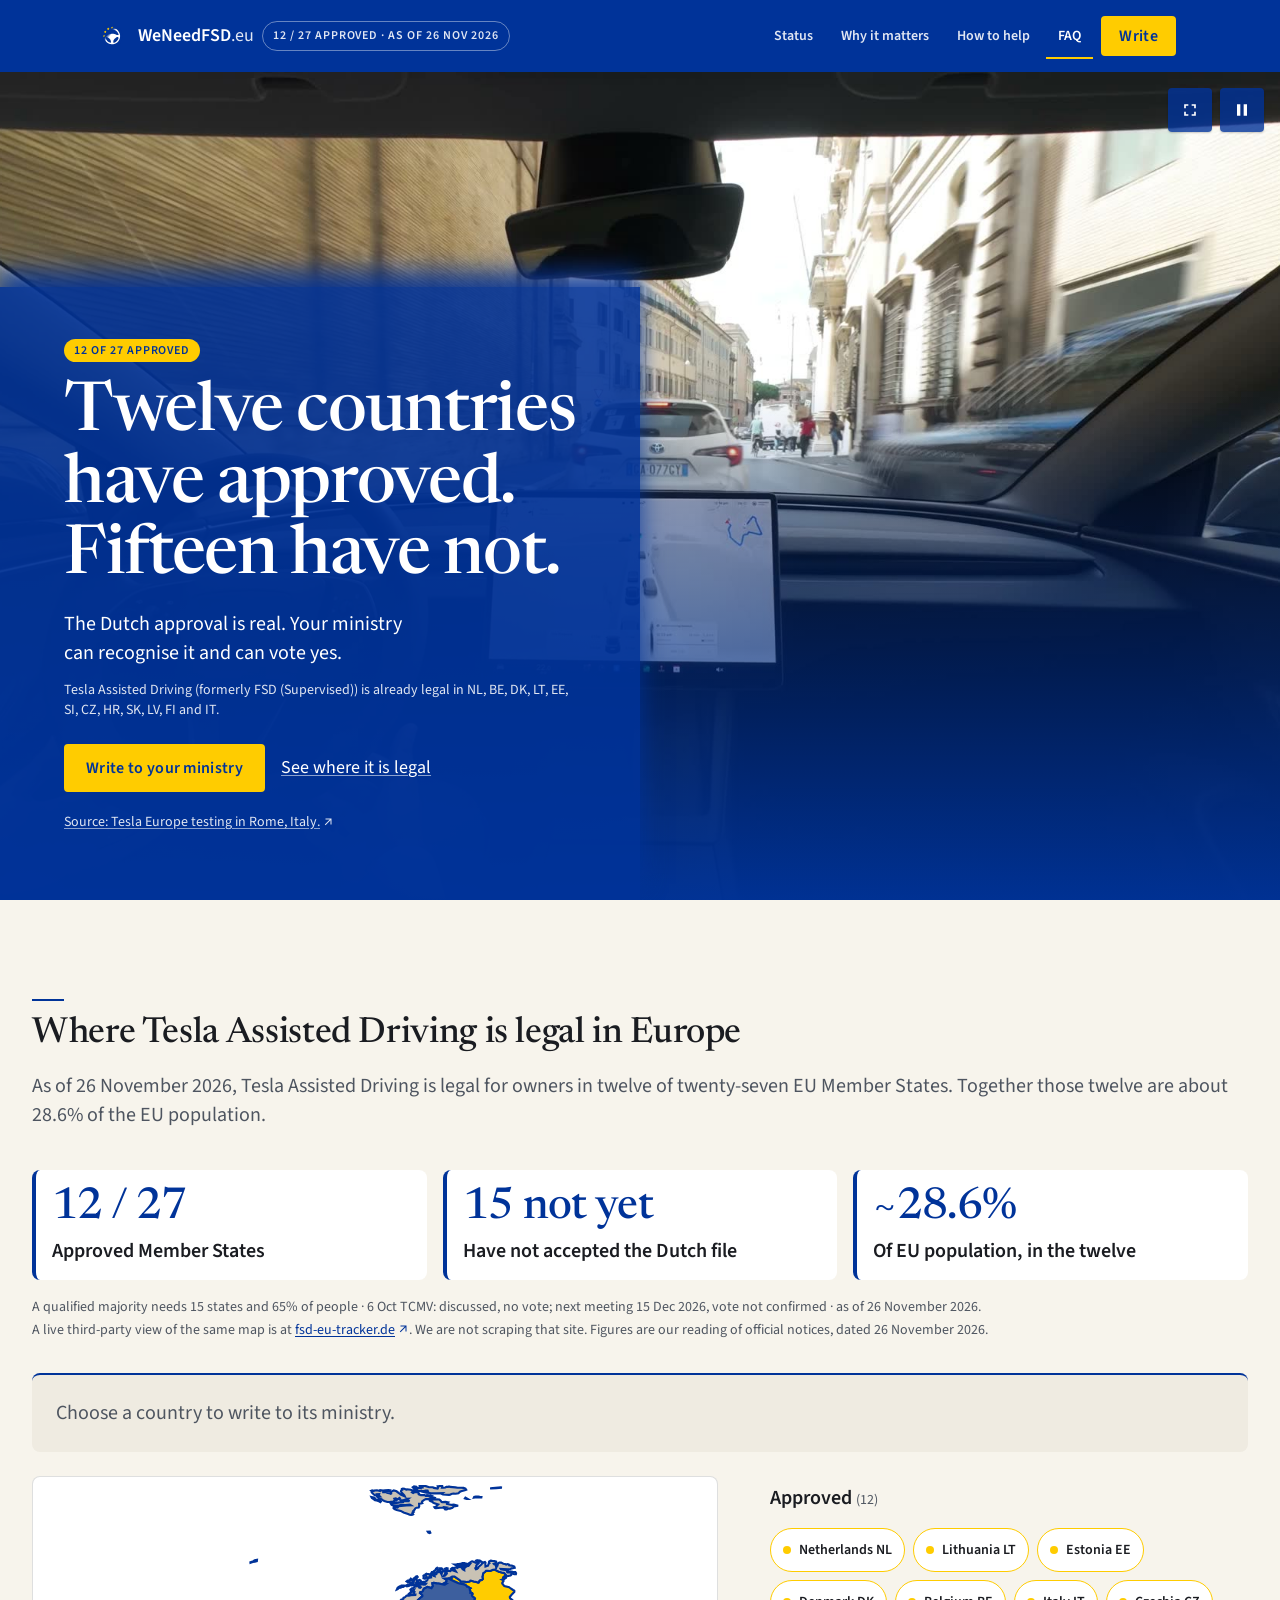
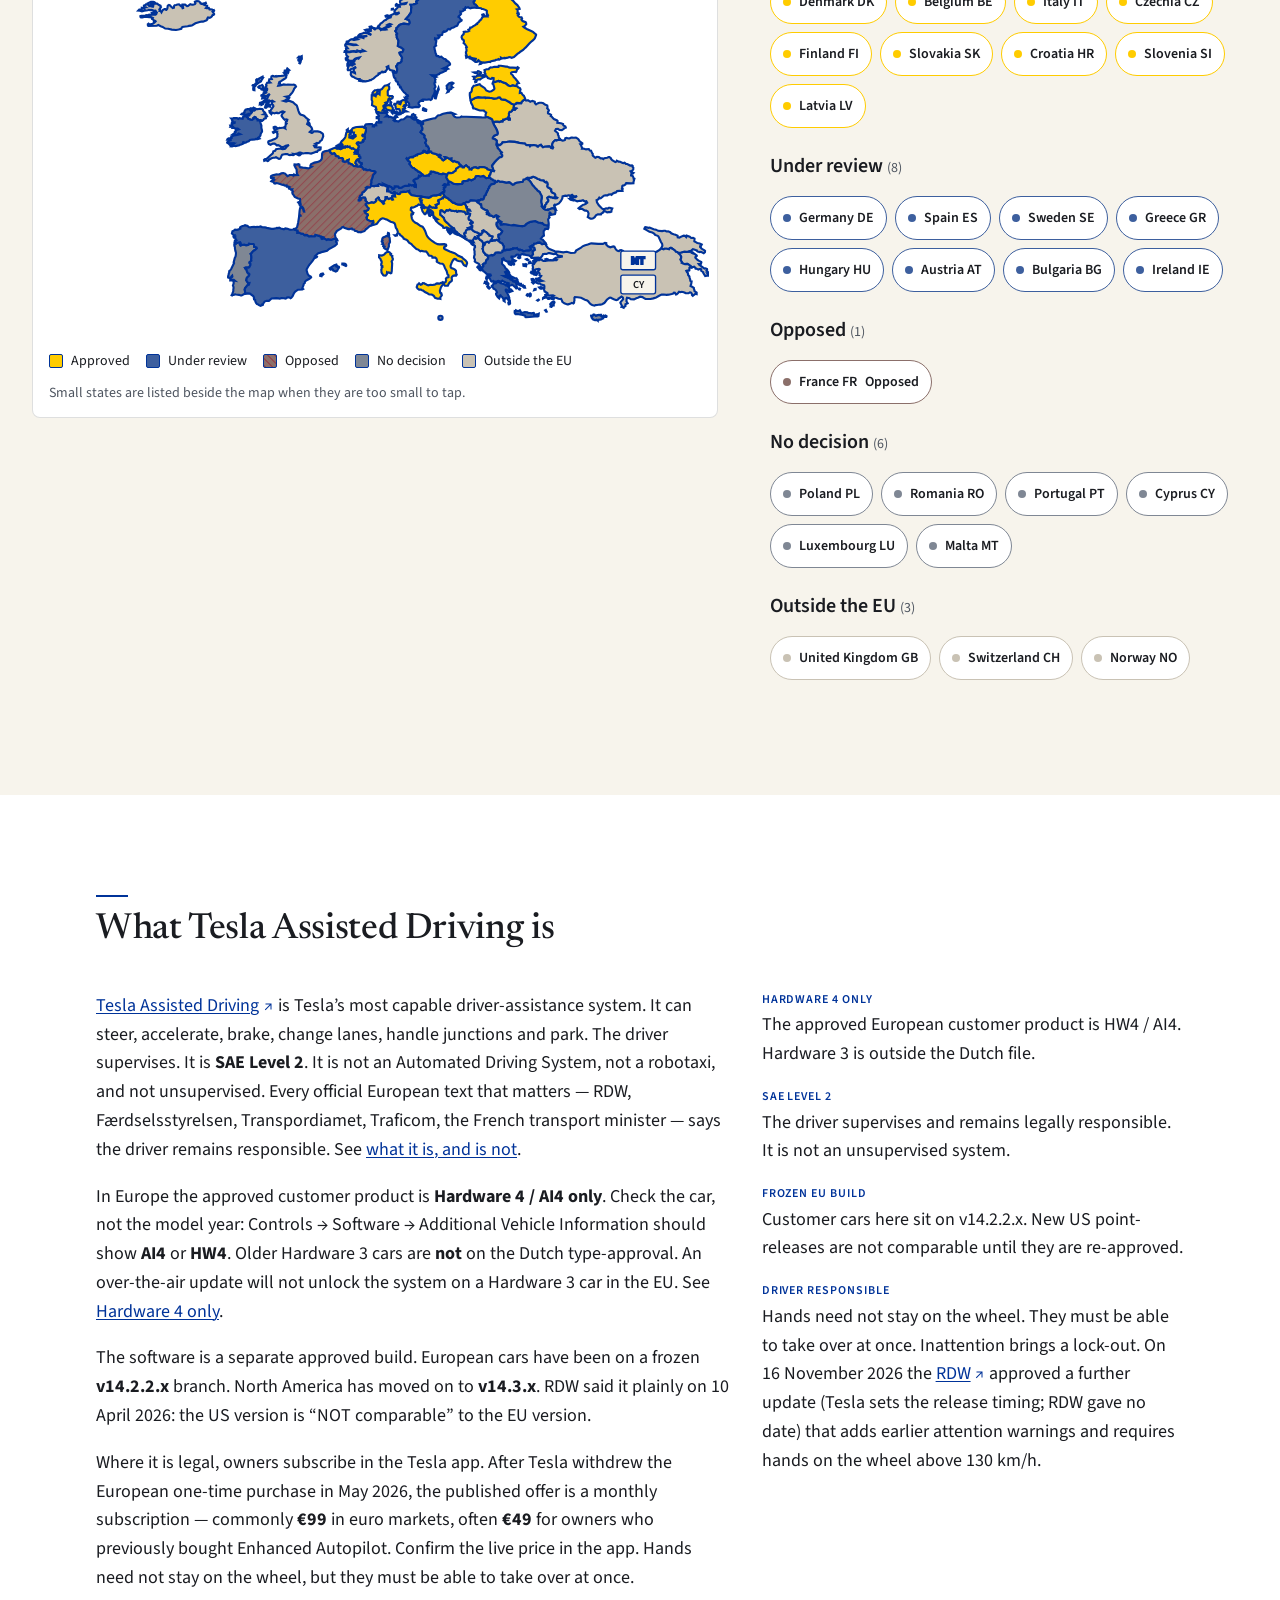
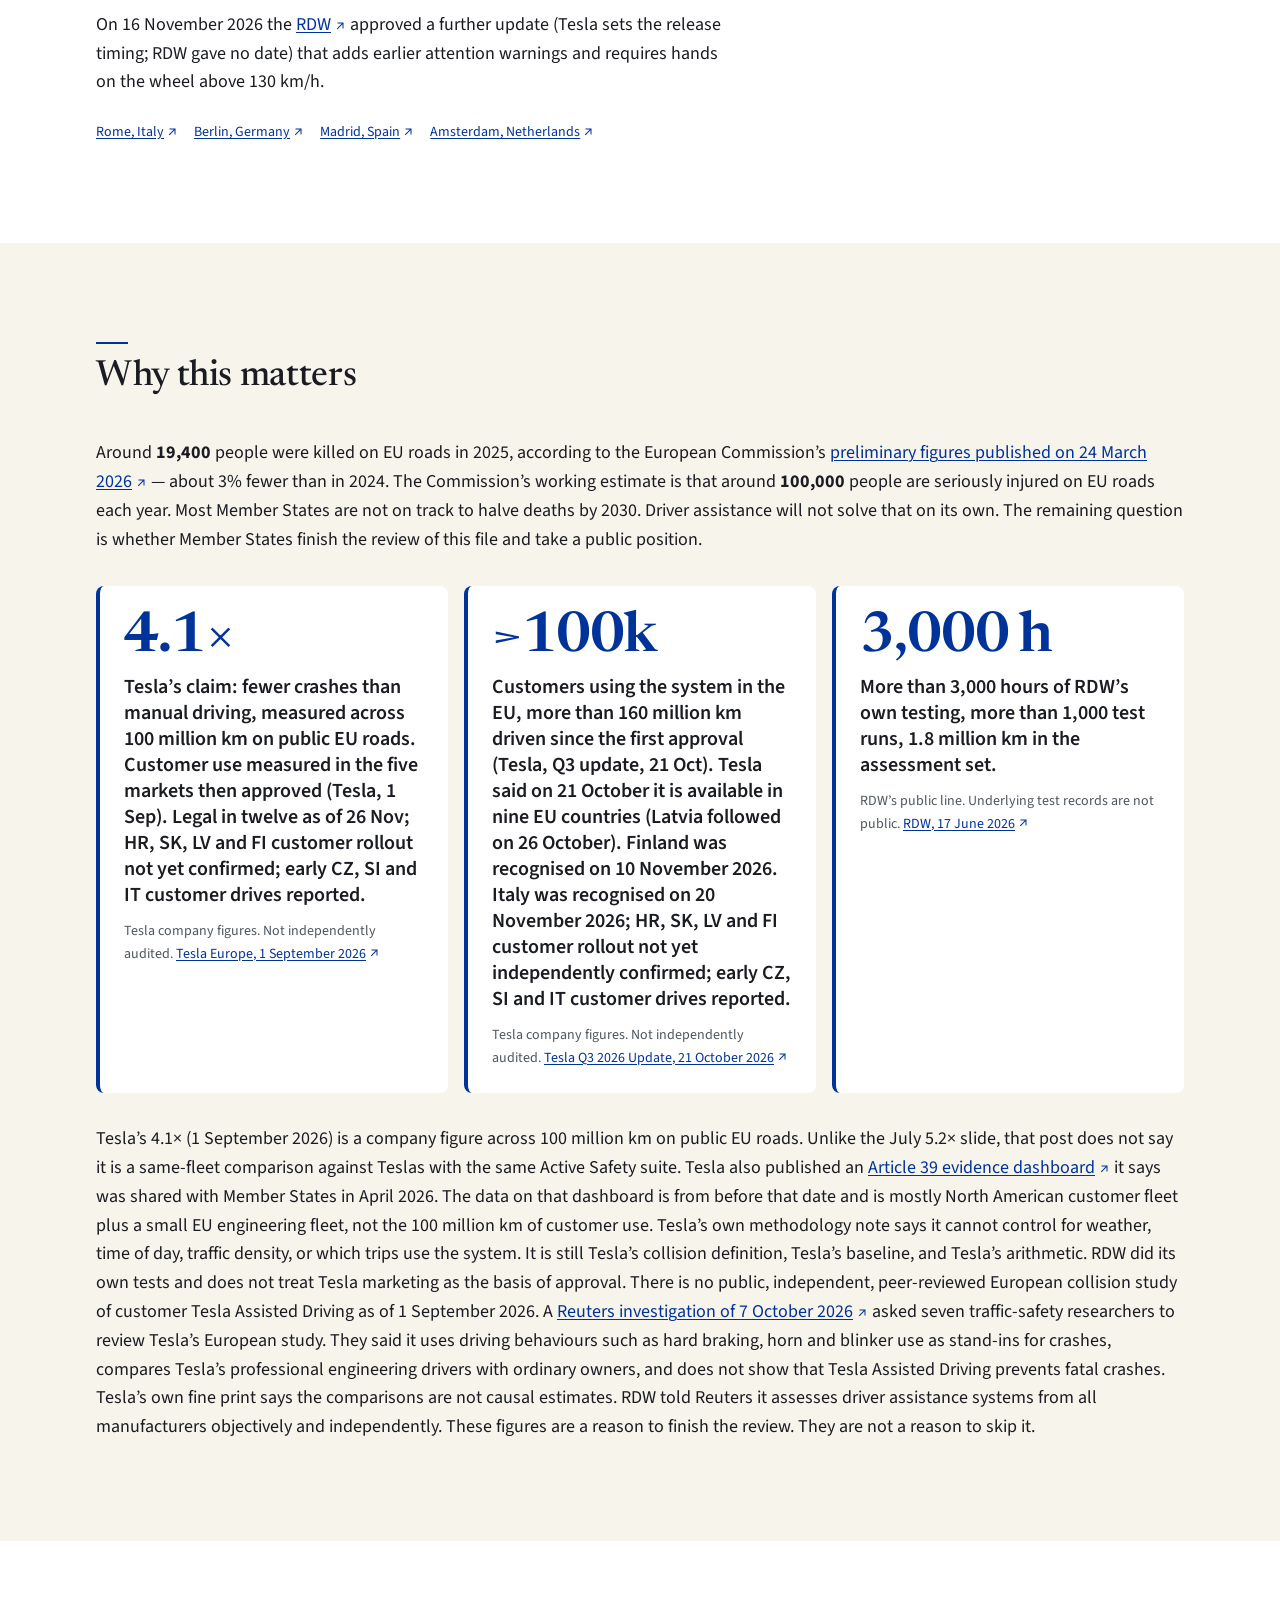
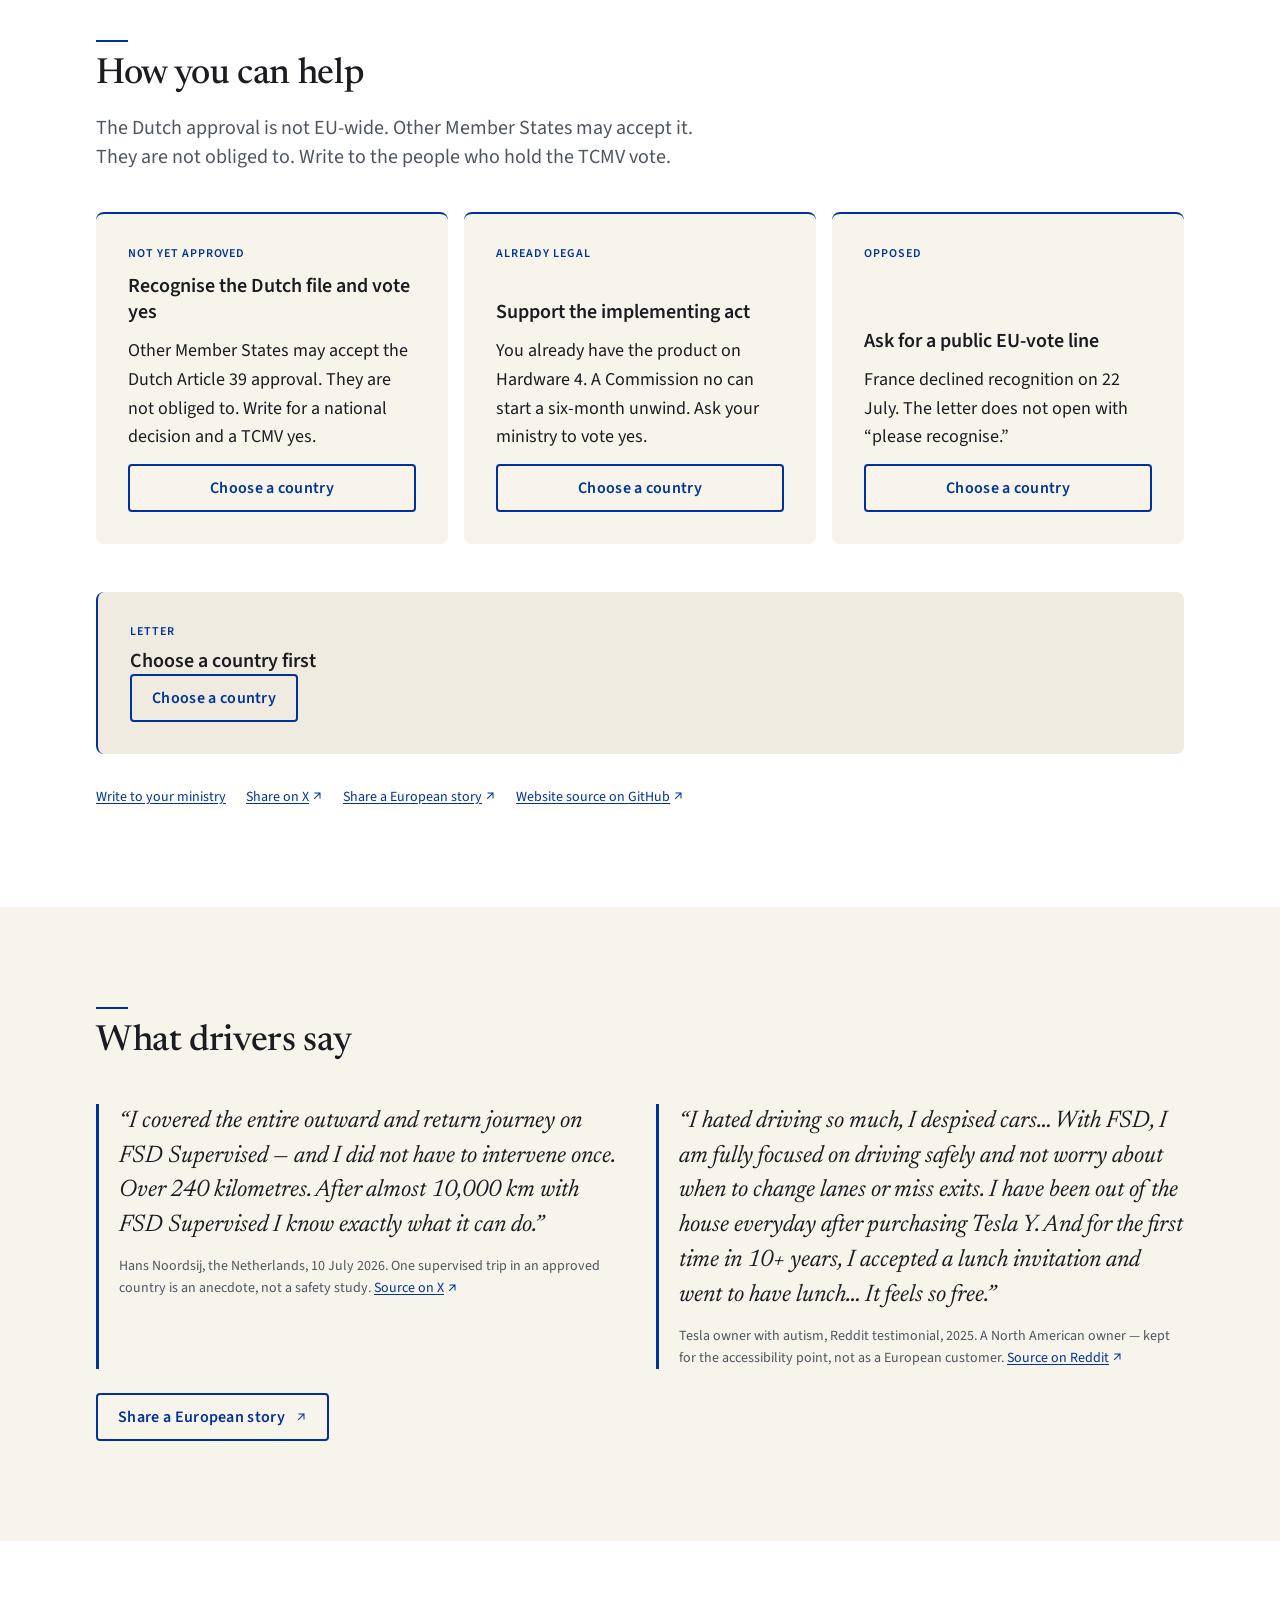
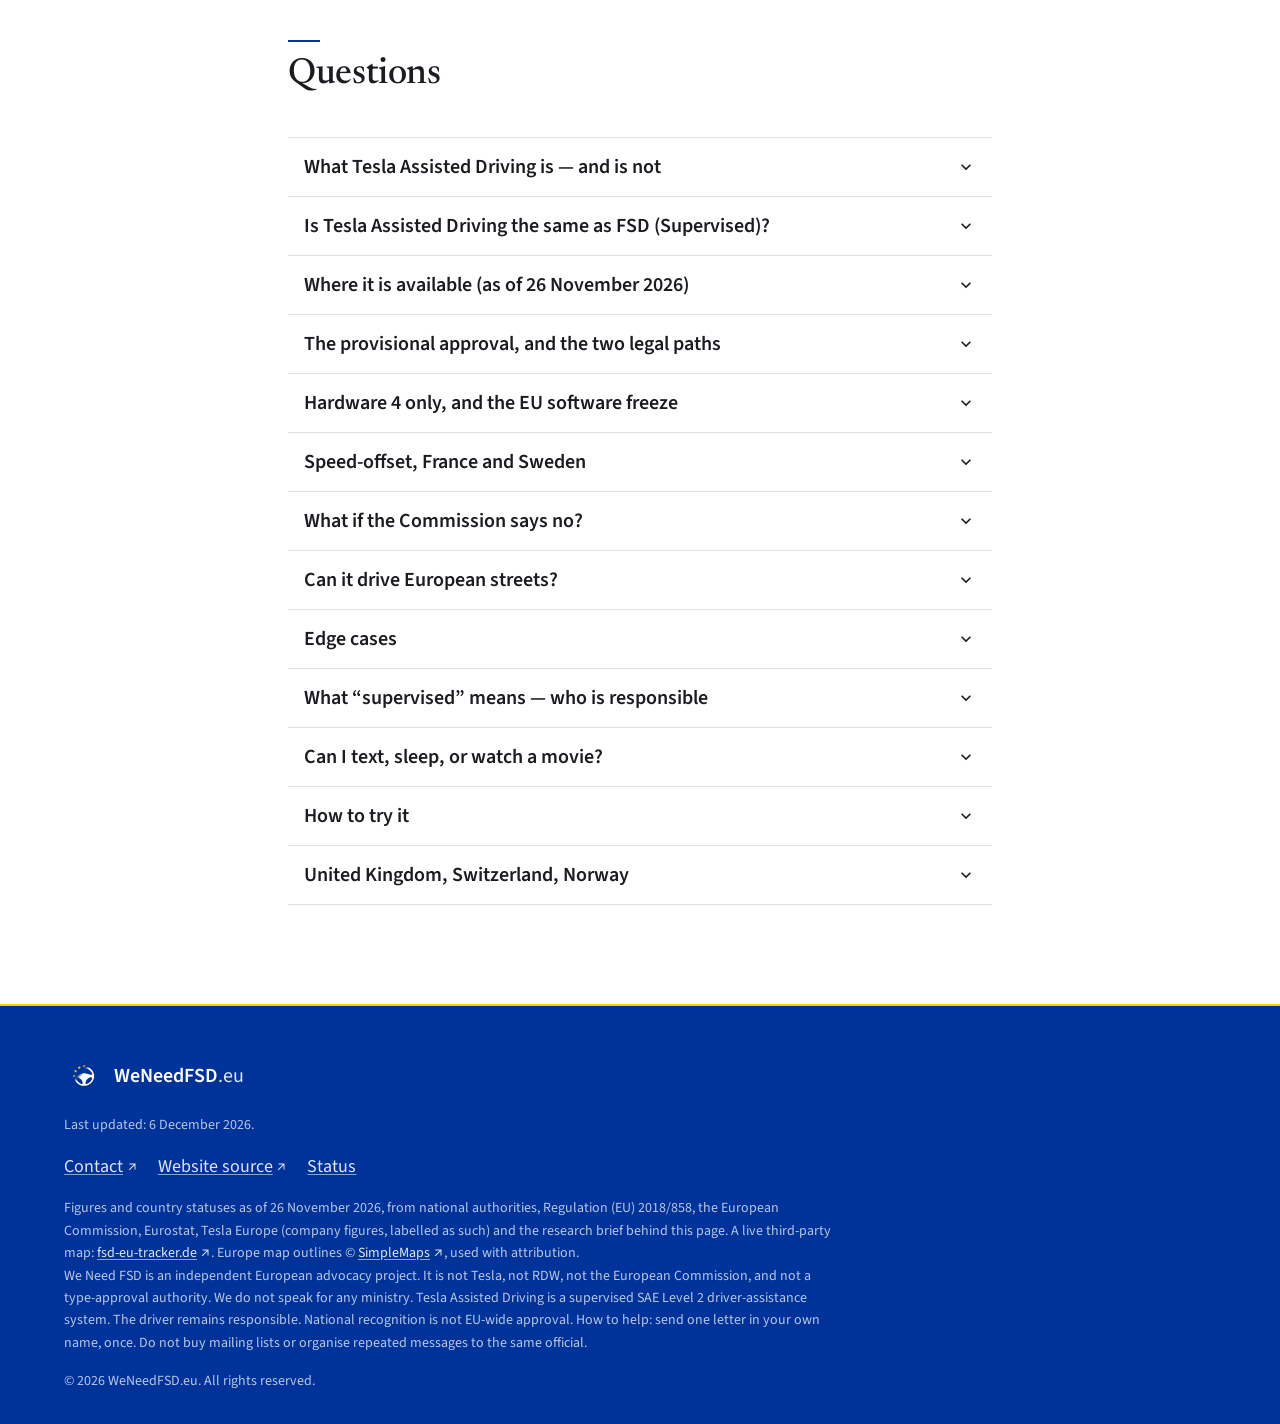
==== commit 273718ab: "TCMV: next meeting set for 15 December 2026, vote not confirmed A Commission spokesperson told Reute" ====
--- a/index.html
+++ b/index.html
@@ -4,16 +4,16 @@
   <meta charset="utf-8">
   <meta name="viewport" content="width=device-width, initial-scale=1">
   <title>WeNeedFSD.eu — Twelve countries have approved. Fifteen have not.</title>
-  <meta name="description" content="Tesla Assisted Driving (formerly FSD Supervised) is legal in twelve EU countries. Write to your ministry. 6 Oct TCMV discussed it with no vote; the next meeting is expected in December, and whether it will hold a vote is not yet decided.">
+  <meta name="description" content="Tesla Assisted Driving (formerly FSD Supervised) is legal in twelve EU countries. Write to your ministry. 6 Oct TCMV discussed it with no vote; the next meeting is set for 15 December 2026, and a vote is not confirmed.">
   <meta name="keywords" content="Tesla, Tesla Assisted Driving, FSD Supervised, Europe, Article 39, TCMV, RDW, road safety, SAE Level 2, Netherlands, Germany, France">
   <meta property="og:title" content="WeNeedFSD.eu — Twelve countries have approved. Fifteen have not.">
-  <meta property="og:description" content="Tesla Assisted Driving (formerly FSD Supervised) is legal in twelve EU countries. Write to your ministry. 6 Oct TCMV discussed it with no vote; the next meeting is expected in December, and whether it will hold a vote is not yet decided.">
+  <meta property="og:description" content="Tesla Assisted Driving (formerly FSD Supervised) is legal in twelve EU countries. Write to your ministry. 6 Oct TCMV discussed it with no vote; the next meeting is set for 15 December 2026, and a vote is not confirmed.">
   <meta property="og:image" content="img/thumbnail.png">
   <meta property="og:url" content="https://weneedfsd.eu">
   <meta property="og:type" content="website">
   <meta name="twitter:card" content="summary_large_image">
   <meta name="twitter:title" content="WeNeedFSD.eu — Twelve countries have approved. Fifteen have not.">
-  <meta name="twitter:description" content="Tesla Assisted Driving (formerly FSD Supervised) is legal in twelve EU countries. Write to your ministry. 6 Oct TCMV discussed it with no vote; the next meeting is expected in December, and whether it will hold a vote is not yet decided.">
+  <meta name="twitter:description" content="Tesla Assisted Driving (formerly FSD Supervised) is legal in twelve EU countries. Write to your ministry. 6 Oct TCMV discussed it with no vote; the next meeting is set for 15 December 2026, and a vote is not confirmed.">
   <meta name="twitter:image" content="img/thumbnail.png">
   <link rel="icon" href="img/favicon.png" type="image/png" sizes="32x32">
   <link rel="apple-touch-icon" href="img/favicon.png">
@@ -36,7 +36,7 @@
         <img src="img/logo.svg" width="32" height="32" alt="">
         <span class="brand-word">WeNeedFSD<span class="eu">.eu</span></span>
       </a>
-      <p class="status-chip" aria-hidden="true">12 / 27 approved · as&nbsp;of 20 Nov 2026</p>
+      <p class="status-chip" aria-hidden="true">12 / 27 approved · as&nbsp;of 26 Nov 2026</p>
       <nav id="primary-nav" aria-label="Primary">
         <ul id="nav-list">
           <li><a href="#status">Status</a></li>
@@ -84,7 +84,7 @@
       <div class="wrap-wide">
         <div class="section-head">
           <h2 id="status-title">Where Tesla Assisted Driving is legal in Europe</h2>
-          <p class="dek">As of 20 November 2026, Tesla Assisted Driving is legal for owners in twelve of twenty-seven EU Member States. Together those twelve are about 28.6% of the EU population.</p>
+          <p class="dek">As of 26 November 2026, Tesla Assisted Driving is legal for owners in twelve of twenty-seven EU Member States. Together those twelve are about 28.6% of the EU population.</p>
         </div>
 
         <div class="status-counters">
@@ -101,7 +101,7 @@
             <h3 class="stat-label">Of EU population, in the twelve</h3>
           </article>
         </div>
-        <p class="status-qualifier">A qualified majority needs 15 states and 65% of people · 6 Oct TCMV: discussed, no vote; December meeting expected, vote not decided · as&nbsp;of 20 November 2026.</p>
+        <p class="status-qualifier">A qualified majority needs 15 states and 65% of people · 6 Oct TCMV: discussed, no vote; next meeting 15 Dec 2026, vote not confirmed · as&nbsp;of 26 November 2026.</p>
         <p class="status-source">A live third-party view of the same map is at <a class="text-link" href="https://fsd-eu-tracker.de/en/" target="_blank" rel="noopener">fsd-eu-tracker.de<span class="visually-hidden">, opens in a new window</span><svg class="ext-arrow" viewBox="0 0 24 24" fill="currentColor" aria-hidden="true"><path d="M7 7h8.59L5.7 16.89l1.41 1.41L17 8.41V17h2V5H7v2z"/></svg></a>. We are not scraping that site.</p>
 
         <p class="visually-hidden" id="status-live" aria-live="polite"></p>
@@ -242,7 +242,7 @@
         <div class="stat-grid">
           <article class="stat-card">
             <p class="stat-value">4.1×</p>
-            <h3 class="stat-label">Tesla’s claim: fewer crashes than manual driving, measured across 100 million km on public EU roads. Customer use measured in the five markets then approved (Tesla, 1 Sep). Legal in twelve as of 20 Nov; HR, SK, LV and FI customer rollout not yet confirmed; early CZ, SI and IT customer drives reported.</h3>
+            <h3 class="stat-label">Tesla’s claim: fewer crashes than manual driving, measured across 100 million km on public EU roads. Customer use measured in the five markets then approved (Tesla, 1 Sep). Legal in twelve as of 26 Nov; HR, SK, LV and FI customer rollout not yet confirmed; early CZ, SI and IT customer drives reported.</h3>
             <p class="stat-source">Tesla company figures. Not independently audited. <a href="https://x.com/teslaeurope/status/2094661569582096779" target="_blank" rel="noopener">Tesla Europe, 1 September 2026<span class="visually-hidden">, opens in a new window</span><svg class="ext-arrow" viewBox="0 0 24 24" fill="currentColor" aria-hidden="true"><path d="M7 7h8.59L5.7 16.89l1.41 1.41L17 8.41V17h2V5H7v2z"/></svg></a></p>
           </article>
           <article class="stat-card">
@@ -376,13 +376,13 @@
           <div class="acc-item">
             <h3>
               <button class="acc-trigger" type="button" aria-expanded="false" aria-controls="faq-where" id="faq-where-btn">
-                Where it is available (as of 20 November 2026)
+                Where it is available (as of 26 November 2026)
                 <svg class="acc-chevron" viewBox="0 0 24 24" fill="currentColor" aria-hidden="true"><path d="M7.41 8.59 12 13.17l4.59-4.58L18 10l-6 6-6-6z"/></svg>
               </button>
             </h3>
             <div class="acc-panel" id="faq-where" role="region" aria-labelledby="faq-where-btn" hidden>
               <div class="acc-panel-inner">
-                <p>As of 20 November 2026, customer use in Europe is legal in twelve Member States: the Netherlands, Lithuania, Estonia, Denmark, Belgium, Slovenia, Czechia, Croatia, Slovakia, Latvia, Finland and Italy. <a href="https://www.avp-rs.si/tesla-fsd-supervised-tudi-v-sloveniji-napredni-sistem-za-pomoc-vozniku-ne-avtonomna-voznja/" target="_blank" rel="noopener">AVP</a> confirmed Slovenia’s temporary recognition (7 September; notice 8 September). Early SI customer unlocks and first drives have been reported; confirm in the Tesla app — Tesla Europe has not posted a formal “now live for all SI” notice. Czechia: <a href="https://md.gov.cz/Media/Media-a-tiskove-zpravy/Ceska-republika-uznala-prozatimni-schvaleni-system" target="_blank" rel="noopener">MDČR</a> recognised the Dutch RDW provisional approval on 21 September 2026; Tesla Europe announced the same morning; rollout will begin soon — confirm in the app. Croatia: <a href="https://n1info.hr/magazin/auto/teslin-sustav-samostalne-voznje-s-nadzorom-odobren-u-hrvatskoj/" target="_blank" rel="noopener">DZM recognised<span class="visually-hidden">, opens in a new window</span><svg class="ext-arrow" viewBox="0 0 24 24" fill="currentColor" aria-hidden="true"><path d="M7 7h8.59L5.7 16.89l1.41 1.41L17 8.41V17h2V5H7v2z"/></svg></a> the Dutch RDW provisional approval on 29 September 2026 (letter to Tesla Hrvatska, quoted by HINA / N1); <a href="https://x.com/teslaeurope/status/2104844301461262602" target="_blank" rel="noopener">Tesla Europe announced<span class="visually-hidden">, opens in a new window</span><svg class="ext-arrow" viewBox="0 0 24 24" fill="currentColor" aria-hidden="true"><path d="M7 7h8.59L5.7 16.89l1.41 1.41L17 8.41V17h2V5H7v2z"/></svg></a> the same morning; no DZM press page on dzm.gov.hr yet; rollout will begin soon — confirm in the app. Slovakia: <a href="https://www.mindop.sk/media/tlacove-spravy/detail/slovensko-umoznilo-ciastocne-autonomne-riadenie-aut" target="_blank" rel="noopener">Ministerstvo dopravy SR recognised<span class="visually-hidden">, opens in a new window</span><svg class="ext-arrow" viewBox="0 0 24 24" fill="currentColor" aria-hidden="true"><path d="M7 7h8.59L5.7 16.89l1.41 1.41L17 8.41V17h2V5H7v2z"/></svg></a> the Dutch RDW provisional approval on 16 October 2026; <a href="https://x.com/teslaeurope/status/2111095942015566145" target="_blank" rel="noopener">Tesla Europe posted<span class="visually-hidden">, opens in a new window</span><svg class="ext-arrow" viewBox="0 0 24 24" fill="currentColor" aria-hidden="true"><path d="M7 7h8.59L5.7 16.89l1.41 1.41L17 8.41V17h2V5H7v2z"/></svg></a> the same day that the rollout “begins soon”; <a href="https://zamerane.sk/technologie-inovacie/tesla-uz-na-slovensku-zataca-aj-brzdi-sama-ed44f739a3/" target="_blank" rel="noopener">Slovak media report<span class="visually-hidden">, opens in a new window</span><svg class="ext-arrow" viewBox="0 0 24 24" fill="currentColor" aria-hidden="true"><path d="M7 7h8.59L5.7 16.89l1.41 1.41L17 8.41V17h2V5H7v2z"/></svg></a> a gradual over-the-air rollout — confirm in the app. Latvia: <a href="https://www.apollo.lv/8571479/csdd-atzist-niderlande-izsniegto-provizorisko-apstiprinajumu-tesla-izstradatajai-vaditaja-paligsistemai" target="_blank" rel="noopener">CSDD recognised<span class="visually-hidden">, opens in a new window</span><svg class="ext-arrow" viewBox="0 0 24 24" fill="currentColor" aria-hidden="true"><path d="M7 7h8.59L5.7 16.89l1.41 1.41L17 8.41V17h2V5H7v2z"/></svg></a> the Dutch RDW provisional approval on 26 October 2026; <a href="https://x.com/teslaeurope/status/2114667445223149619" target="_blank" rel="noopener">Tesla Europe posted<span class="visually-hidden">, opens in a new window</span><svg class="ext-arrow" viewBox="0 0 24 24" fill="currentColor" aria-hidden="true"><path d="M7 7h8.59L5.7 16.89l1.41 1.41L17 8.41V17h2V5H7v2z"/></svg></a> the same day that the rollout “begins soon” — confirm in the app. Finland: <a href="https://www.traficom.fi/en/news/teslas-driver-assistance-system-now-permitted-finnish-roads" target="_blank" rel="noopener">Traficom recognised<span class="visually-hidden">, opens in a new window</span><svg class="ext-arrow" viewBox="0 0 24 24" fill="currentColor" aria-hidden="true"><path d="M7 7h8.59L5.7 16.89l1.41 1.41L17 8.41V17h2V5H7v2z"/></svg></a> the Dutch RDW provisional approval on 10 November 2026 (news release published 11 November 2026). Traficom says the driver remains fully responsible and that this national recognition does not bind Finland’s position in the TCMV vote. Customer rollout is not yet confirmed — confirm in the app. Italy: <a href="https://x.com/matteosalvinimi/status/2123739830194512067" target="_blank" rel="noopener">MIT, announced by Minister Salvini,<span class="visually-hidden">, opens in a new window</span><svg class="ext-arrow" viewBox="0 0 24 24" fill="currentColor" aria-hidden="true"><path d="M7 7h8.59L5.7 16.89l1.41 1.41L17 8.41V17h2V5H7v2z"/></svg></a> gave the go-ahead for provisional type-approval of Tesla Assisted Driving on 20 November 2026 after a technical feasibility check. <a href="https://x.com/teslaeurope/status/2123723334542332026" target="_blank" rel="noopener">Tesla Europe says<span class="visually-hidden">, opens in a new window</span><svg class="ext-arrow" viewBox="0 0 24 24" fill="currentColor" aria-hidden="true"><path d="M7 7h8.59L5.7 16.89l1.41 1.41L17 8.41V17h2V5H7v2z"/></svg></a> rollout begins soon. Italian outlets <a href="https://www.motorbox.com/auto/auto-viste-e-provate/tesla-assisted-driving-italia-prova-strada-pregi-difetti" target="_blank" rel="noopener">Motorbox<span class="visually-hidden">, opens in a new window</span><svg class="ext-arrow" viewBox="0 0 24 24" fill="currentColor" aria-hidden="true"><path d="M7 7h8.59L5.7 16.89l1.41 1.41L17 8.41V17h2V5H7v2z"/></svg></a> and <a href="https://www.tuttotech.net/news/2026/11/23/tesla-assisted-driving-prova-italia-labbiamo-provato-milano-caselli-rotonde-vicoli-stretti.html" target="_blank" rel="noopener">TuttoTech<span class="visually-hidden">, opens in a new window</span><svg class="ext-arrow" viewBox="0 0 24 24" fill="currentColor" aria-hidden="true"><path d="M7 7h8.59L5.7 16.89l1.41 1.41L17 8.41V17h2V5H7v2z"/></svg></a> reported first customer drives on software 2026.39.100 from 21–23 November; Tesla has not posted a formal “now live for all IT” notice — confirm in the app. Hardware is covered in <a href="#faq-hw4">Hardware 4 only</a>. See <a href="#status">Where Tesla Assisted Driving is legal</a> for the live map and every national status.</p>
+                <p>As of 26 November 2026, customer use in Europe is legal in twelve Member States: the Netherlands, Lithuania, Estonia, Denmark, Belgium, Slovenia, Czechia, Croatia, Slovakia, Latvia, Finland and Italy. <a href="https://www.avp-rs.si/tesla-fsd-supervised-tudi-v-sloveniji-napredni-sistem-za-pomoc-vozniku-ne-avtonomna-voznja/" target="_blank" rel="noopener">AVP</a> confirmed Slovenia’s temporary recognition (7 September; notice 8 September). Early SI customer unlocks and first drives have been reported; confirm in the Tesla app — Tesla Europe has not posted a formal “now live for all SI” notice. Czechia: <a href="https://md.gov.cz/Media/Media-a-tiskove-zpravy/Ceska-republika-uznala-prozatimni-schvaleni-system" target="_blank" rel="noopener">MDČR</a> recognised the Dutch RDW provisional approval on 21 September 2026; Tesla Europe announced the same morning; rollout will begin soon — confirm in the app. Croatia: <a href="https://n1info.hr/magazin/auto/teslin-sustav-samostalne-voznje-s-nadzorom-odobren-u-hrvatskoj/" target="_blank" rel="noopener">DZM recognised<span class="visually-hidden">, opens in a new window</span><svg class="ext-arrow" viewBox="0 0 24 24" fill="currentColor" aria-hidden="true"><path d="M7 7h8.59L5.7 16.89l1.41 1.41L17 8.41V17h2V5H7v2z"/></svg></a> the Dutch RDW provisional approval on 29 September 2026 (letter to Tesla Hrvatska, quoted by HINA / N1); <a href="https://x.com/teslaeurope/status/2104844301461262602" target="_blank" rel="noopener">Tesla Europe announced<span class="visually-hidden">, opens in a new window</span><svg class="ext-arrow" viewBox="0 0 24 24" fill="currentColor" aria-hidden="true"><path d="M7 7h8.59L5.7 16.89l1.41 1.41L17 8.41V17h2V5H7v2z"/></svg></a> the same morning; no DZM press page on dzm.gov.hr yet; rollout will begin soon — confirm in the app. Slovakia: <a href="https://www.mindop.sk/media/tlacove-spravy/detail/slovensko-umoznilo-ciastocne-autonomne-riadenie-aut" target="_blank" rel="noopener">Ministerstvo dopravy SR recognised<span class="visually-hidden">, opens in a new window</span><svg class="ext-arrow" viewBox="0 0 24 24" fill="currentColor" aria-hidden="true"><path d="M7 7h8.59L5.7 16.89l1.41 1.41L17 8.41V17h2V5H7v2z"/></svg></a> the Dutch RDW provisional approval on 16 October 2026; <a href="https://x.com/teslaeurope/status/2111095942015566145" target="_blank" rel="noopener">Tesla Europe posted<span class="visually-hidden">, opens in a new window</span><svg class="ext-arrow" viewBox="0 0 24 24" fill="currentColor" aria-hidden="true"><path d="M7 7h8.59L5.7 16.89l1.41 1.41L17 8.41V17h2V5H7v2z"/></svg></a> the same day that the rollout “begins soon”; <a href="https://zamerane.sk/technologie-inovacie/tesla-uz-na-slovensku-zataca-aj-brzdi-sama-ed44f739a3/" target="_blank" rel="noopener">Slovak media report<span class="visually-hidden">, opens in a new window</span><svg class="ext-arrow" viewBox="0 0 24 24" fill="currentColor" aria-hidden="true"><path d="M7 7h8.59L5.7 16.89l1.41 1.41L17 8.41V17h2V5H7v2z"/></svg></a> a gradual over-the-air rollout — confirm in the app. Latvia: <a href="https://www.apollo.lv/8571479/csdd-atzist-niderlande-izsniegto-provizorisko-apstiprinajumu-tesla-izstradatajai-vaditaja-paligsistemai" target="_blank" rel="noopener">CSDD recognised<span class="visually-hidden">, opens in a new window</span><svg class="ext-arrow" viewBox="0 0 24 24" fill="currentColor" aria-hidden="true"><path d="M7 7h8.59L5.7 16.89l1.41 1.41L17 8.41V17h2V5H7v2z"/></svg></a> the Dutch RDW provisional approval on 26 October 2026; <a href="https://x.com/teslaeurope/status/2114667445223149619" target="_blank" rel="noopener">Tesla Europe posted<span class="visually-hidden">, opens in a new window</span><svg class="ext-arrow" viewBox="0 0 24 24" fill="currentColor" aria-hidden="true"><path d="M7 7h8.59L5.7 16.89l1.41 1.41L17 8.41V17h2V5H7v2z"/></svg></a> the same day that the rollout “begins soon” — confirm in the app. Finland: <a href="https://www.traficom.fi/en/news/teslas-driver-assistance-system-now-permitted-finnish-roads" target="_blank" rel="noopener">Traficom recognised<span class="visually-hidden">, opens in a new window</span><svg class="ext-arrow" viewBox="0 0 24 24" fill="currentColor" aria-hidden="true"><path d="M7 7h8.59L5.7 16.89l1.41 1.41L17 8.41V17h2V5H7v2z"/></svg></a> the Dutch RDW provisional approval on 10 November 2026 (news release published 11 November 2026). Traficom says the driver remains fully responsible and that this national recognition does not bind Finland’s position in the TCMV vote. Customer rollout is not yet confirmed — confirm in the app. Italy: <a href="https://x.com/matteosalvinimi/status/2123739830194512067" target="_blank" rel="noopener">MIT, announced by Minister Salvini,<span class="visually-hidden">, opens in a new window</span><svg class="ext-arrow" viewBox="0 0 24 24" fill="currentColor" aria-hidden="true"><path d="M7 7h8.59L5.7 16.89l1.41 1.41L17 8.41V17h2V5H7v2z"/></svg></a> gave the go-ahead for provisional type-approval of Tesla Assisted Driving on 20 November 2026 after a technical feasibility check. <a href="https://x.com/teslaeurope/status/2123723334542332026" target="_blank" rel="noopener">Tesla Europe says<span class="visually-hidden">, opens in a new window</span><svg class="ext-arrow" viewBox="0 0 24 24" fill="currentColor" aria-hidden="true"><path d="M7 7h8.59L5.7 16.89l1.41 1.41L17 8.41V17h2V5H7v2z"/></svg></a> rollout begins soon. Italian outlets <a href="https://www.motorbox.com/auto/auto-viste-e-provate/tesla-assisted-driving-italia-prova-strada-pregi-difetti" target="_blank" rel="noopener">Motorbox<span class="visually-hidden">, opens in a new window</span><svg class="ext-arrow" viewBox="0 0 24 24" fill="currentColor" aria-hidden="true"><path d="M7 7h8.59L5.7 16.89l1.41 1.41L17 8.41V17h2V5H7v2z"/></svg></a> and <a href="https://www.tuttotech.net/news/2026/11/23/tesla-assisted-driving-prova-italia-labbiamo-provato-milano-caselli-rotonde-vicoli-stretti.html" target="_blank" rel="noopener">TuttoTech<span class="visually-hidden">, opens in a new window</span><svg class="ext-arrow" viewBox="0 0 24 24" fill="currentColor" aria-hidden="true"><path d="M7 7h8.59L5.7 16.89l1.41 1.41L17 8.41V17h2V5H7v2z"/></svg></a> reported first customer drives on software 2026.39.100 from 21–23 November; Tesla has not posted a formal “now live for all IT” notice — confirm in the app. Hardware is covered in <a href="#faq-hw4">Hardware 4 only</a>. See <a href="#status">Where Tesla Assisted Driving is legal</a> for the live map and every national status.</p>
                 <p>Outside Europe, Tesla’s <a href="https://www.tesla.com/fsd/safety" target="_blank" rel="noopener">Full Self-Driving (Supervised) Vehicle Safety Report<span class="visually-hidden">, opens in a new window</span><svg class="ext-arrow" viewBox="0 0 24 24" fill="currentColor" aria-hidden="true"><path d="M7 7h8.59L5.7 16.89l1.41 1.41L17 8.41V17h2V5H7v2z"/></svg></a> (checked 11 November 2026) lists seventeen markets with rollouts in place: the United States, Canada, Mexico, Puerto Rico, Australia, New Zealand, South Korea, the Netherlands, Lithuania, Estonia, Denmark, Belgium, Slovenia, Czechia, Croatia, Slovakia and Latvia. Finland is not on that list. That is Tesla’s own list; it includes Croatia, Slovakia and Latvia, where customer rollout is not yet confirmed. China is not on it. Confirm the live list on <a href="https://www.tesla.com/fsd" target="_blank" rel="noopener">tesla.com/fsd<span class="visually-hidden">, opens in a new window</span><svg class="ext-arrow" viewBox="0 0 24 24" fill="currentColor" aria-hidden="true"><path d="M7 7h8.59L5.7 16.89l1.41 1.41L17 8.41V17h2V5H7v2z"/></svg></a>. Software is not the same everywhere: North America has been on v14.3.x; the approved EU customer build is v14.2.2.x.</p>
               </div>
             </div>
@@ -401,7 +401,7 @@
                 <p>There are now three layers, and they are not the same thing:</p>
                 <ol>
                   <li><strong>National recognition (Article 39(5)).</strong> RDW issued a <em>provisional</em> EU type-approval, valid in the Netherlands. Any other Member State may accept that file on its own territory. Eleven have. The rest have not.</li>
-                  <li><strong>TCMV / Commission authorisation (Article 39(3)).</strong> The Commission must authorise an EU-wide implementing act. TCMV votes by qualified majority: 15 Member States and 65% of EU population. The published draft agenda for the 119th TCMV (6 October 2026; DG GROW; draft ~11 September) lists only “Continuation of discussions on request of the Netherlands for an Art. 39 authorisation” (~25 min, 11:45–12:10) — Tesla not named, no vote. Electrek and Reuters (25 September 2026) and fsd-eu-tracker.de reported that discussions-only agenda. The next TCMV meeting is expected in December; whether it will hold a vote is not yet decided.</li>
+                  <li><strong>TCMV / Commission authorisation (Article 39(3)).</strong> The Commission must authorise an EU-wide implementing act. TCMV votes by qualified majority: 15 Member States and 65% of EU population. The published draft agenda for the 119th TCMV (6 October 2026; DG GROW; draft ~11 September) lists only “Continuation of discussions on request of the Netherlands for an Art. 39 authorisation” (~25 min, 11:45–12:10) — Tesla not named, no vote. Electrek and Reuters (25 September 2026) and fsd-eu-tracker.de reported that discussions-only agenda. On 25 November 2026 a European Commission spokesperson told Reuters that the TCMV meeting expected to consider Tesla Assisted Driving (formerly FSD (Supervised)) has been postponed to 15 December 2026. RDW had told Reuters the meeting was scheduled for 1 December. A vote is not confirmed. The committee discussed the file at two earlier meetings without voting. No agenda for 15 December has been found in the Comitology Register. <a href="https://www.cnbc.com/2026/11/25/eu-postpones-discussion-to-approve-teslas-self-driving-tech.html" target="_blank" rel="noopener">CNBC / Reuters, 25 November 2026<span class="visually-hidden">, opens in a new window</span><svg class="ext-arrow" viewBox="0 0 24 24" fill="currentColor" aria-hidden="true"><path d="M7 7h8.59L5.7 16.89l1.41 1.41L17 8.41V17h2V5H7v2z"/></svg></a>.</li>
                   <li><strong>UN R171 Series 02 — the longer, cleaner path.</strong> <a href="https://unece.org/sites/default/files/2026-09/GRVA-26-03e.pdf" target="_blank" rel="noopener">WP.29 adopted<span class="visually-hidden">, opens in a new window</span><svg class="ext-arrow" viewBox="0 0 24 24" fill="currentColor" aria-hidden="true"><path d="M7 7h8.59L5.7 16.89l1.41 1.41L17 8.41V17h2V5H7v2z"/></svg></a> the 02 series in June 2026; it is not yet in force. Once it is, manufacturers can apply for a standard UN certificate. That is the durable path for the UK, Switzerland and Norway. It is not a shortcut around the Article 39 procedure.</li>
                 </ol>
                 <p>If the Commission later refuses the Article 39 authorisation, the twelve national approvals can be unwound. That rule is in <a href="#faq-lapse">What if the Commission says no?</a>.</p>
@@ -469,7 +469,7 @@
             </h3>
             <div class="acc-panel" id="faq-streets" role="region" aria-labelledby="faq-streets-btn" hidden>
               <div class="acc-panel-inner">
-                <p>European streets are denser than a US grid: narrower roads, trams, scooters, unmarked junctions, aggressive lane discipline. Tesla has been testing on those streets for more than a year. Since April 2026, customers have been driving the approved build in five countries; as of 20 November 2026 it is legal in twelve, with HR, SK, LV and FI customer rollout not yet confirmed and early CZ, SI and IT customer drives reported. That is a stronger fact than any demo.</p>
+                <p>European streets are denser than a US grid: narrower roads, trams, scooters, unmarked junctions, aggressive lane discipline. Tesla has been testing on those streets for more than a year. Since April 2026, customers have been driving the approved build in five countries; as of 26 November 2026 it is legal in twelve, with HR, SK, LV and FI customer rollout not yet confirmed and early CZ, SI and IT customer drives reported. That is a stronger fact than any demo.</p>
                 <p>These 2025 Tesla Europe / owner clips are still useful as pictures of European streets. They are testing or influencer drives, not a safety study:</p>
                 <ul>
                   <li><a href="https://x.com/teslaeurope/status/1933091243711410387" target="_blank" rel="noopener">Rome, Italy<span class="visually-hidden">, opens in a new window</span><svg class="ext-arrow" viewBox="0 0 24 24" fill="currentColor" aria-hidden="true"><path d="M7 7h8.59L5.7 16.89l1.41 1.41L17 8.41V17h2V5H7v2z"/></svg></a> (2:49) — historic centre, Tesla Europe</li>
@@ -582,7 +582,7 @@
                 <ul>
                   <li><strong>United Kingdom.</strong> Separate GB type-approval (VCA / DfT). Tesla’s UK site now also uses the name Tesla Assisted Driving; it is still not available in the UK. UN R171 Series 02 (adopted by WP.29 in June 2026, not yet in force) is the realistic treaty path, plus GB traffic law.</li>
                   <li><strong>Switzerland.</strong> A 1958 Agreement party that applies R171. FEDRO / ASTRA cannot accept the Dutch Article 39 file. Ride-alongs in Swiss cities are not an approval.</li>
-                  <li><strong>Norway.</strong> EEA, not an EU member: it takes part in TCMV but has no vote, and it follows EU type-approval through the EEA Agreement. <a href="https://www.vegvesen.no/fag/trafikk/its-portalen/its-i-statens-vegvesen/metr/forerstottesystemer/" target="_blank" rel="noopener">Statens vegvesen<span class="visually-hidden">, opens in a new window</span><svg class="ext-arrow" viewBox="0 0 24 24" fill="currentColor" aria-hidden="true"><path d="M7 7h8.59L5.7 16.89l1.41 1.41L17 8.41V17h2V5H7v2z"/></svg></a> (updated 29 October 2026) says the next TCMV meeting is in December 2026 and that it is not yet decided whether that meeting will hold a vote. The wording of any decision is not settled. Tesla has dropped its requested exemption from the maximum lateral-acceleration requirement. The NPRA also expects Tesla to adjust speed-limit adaptation, and it is not considering an earlier introduction in Norway while the system does not meet UN Regulation No. 171. Permission for internal testing with three modified vehicles is not a customer approval, and customer demonstrations are not yet allowed.</li>
+                  <li><strong>Norway.</strong> EEA, not an EU member: it takes part in TCMV but has no vote, and it follows EU type-approval through the EEA Agreement. <a href="https://www.vegvesen.no/fag/trafikk/its-portalen/its-i-statens-vegvesen/metr/forerstottesystemer/" target="_blank" rel="noopener">Statens vegvesen<span class="visually-hidden">, opens in a new window</span><svg class="ext-arrow" viewBox="0 0 24 24" fill="currentColor" aria-hidden="true"><path d="M7 7h8.59L5.7 16.89l1.41 1.41L17 8.41V17h2V5H7v2z"/></svg></a> (updated 29 October 2026) said the next TCMV meeting was in December 2026 and that it was not yet decided whether that meeting would hold a vote. The wording of any decision was not settled. On 25 November 2026 a European Commission spokesperson told Reuters the meeting expected to consider Tesla Assisted Driving (formerly FSD (Supervised)) has been postponed to 15 December 2026. RDW had told Reuters it was scheduled for 1 December. A vote is not confirmed. No agenda for 15 December has been found in the Comitology Register. <a href="https://www.cnbc.com/2026/11/25/eu-postpones-discussion-to-approve-teslas-self-driving-tech.html" target="_blank" rel="noopener">CNBC / Reuters, 25 November 2026<span class="visually-hidden">, opens in a new window</span><svg class="ext-arrow" viewBox="0 0 24 24" fill="currentColor" aria-hidden="true"><path d="M7 7h8.59L5.7 16.89l1.41 1.41L17 8.41V17h2V5H7v2z"/></svg></a>. Tesla has dropped its requested exemption from the maximum lateral-acceleration requirement. The NPRA also expects Tesla to adjust speed-limit adaptation, and it is not considering an earlier introduction in Norway while the system does not meet UN Regulation No. 171. Permission for internal testing with three modified vehicles is not a customer approval, and customer demonstrations are not yet allowed.</li>
                 </ul>
                 <p>A later standard UN certificate under R171 Series 02 (adopted June 2026, not yet in force) would be the durable route for all three. That is the longer path. It does not replace the Article 39 procedure, and a TCMV vote is not yet decided.</p>
               </div>
@@ -600,13 +600,13 @@
         <img src="img/logo.svg" width="40" height="40" alt="">
         <span class="brand-word">WeNeedFSD<span class="eu">.eu</span></span>
       </a>
-      <p id="last-updated">Last updated: 24 November 2026.</p>
+      <p id="last-updated">Last updated: 26 November 2026.</p>
       <nav class="footer-nav" aria-label="Footer">
         <a href="https://x.com/WeNeedFSD" target="_blank" rel="noopener">Contact<span class="visually-hidden">, opens in a new window</span><svg class="ext-arrow" viewBox="0 0 24 24" fill="currentColor" aria-hidden="true"><path d="M7 7h8.59L5.7 16.89l1.41 1.41L17 8.41V17h2V5H7v2z"/></svg></a>
         <a href="https://github.com/slashrsm/weneedfsd_eu" target="_blank" rel="noopener">Website source<span class="visually-hidden">, opens in a new window</span><svg class="ext-arrow" viewBox="0 0 24 24" fill="currentColor" aria-hidden="true"><path d="M7 7h8.59L5.7 16.89l1.41 1.41L17 8.41V17h2V5H7v2z"/></svg></a>
         <a href="#status">Status</a>
       </nav>
-      <p class="sources">Figures and country statuses as of 20 November 2026, from national authorities, Regulation (EU) 2018/858, the European Commission, Eurostat, Tesla Europe (company figures, labelled as such) and the research brief behind this page. A live third-party map: <a href="https://fsd-eu-tracker.de/en/" target="_blank" rel="noopener">fsd-eu-tracker.de<span class="visually-hidden">, opens in a new window</span><svg class="ext-arrow" viewBox="0 0 24 24" fill="currentColor" aria-hidden="true"><path d="M7 7h8.59L5.7 16.89l1.41 1.41L17 8.41V17h2V5H7v2z"/></svg></a>. Europe map outlines © <a href="https://simplemaps.com/resources/svg-europe" target="_blank" rel="noopener">SimpleMaps<span class="visually-hidden">, opens in a new window</span><svg class="ext-arrow" viewBox="0 0 24 24" fill="currentColor" aria-hidden="true"><path d="M7 7h8.59L5.7 16.89l1.41 1.41L17 8.41V17h2V5H7v2z"/></svg></a>, used with attribution.</p>
+      <p class="sources">Figures and country statuses as of 26 November 2026, from national authorities, Regulation (EU) 2018/858, the European Commission, Eurostat, Tesla Europe (company figures, labelled as such) and the research brief behind this page. A live third-party map: <a href="https://fsd-eu-tracker.de/en/" target="_blank" rel="noopener">fsd-eu-tracker.de<span class="visually-hidden">, opens in a new window</span><svg class="ext-arrow" viewBox="0 0 24 24" fill="currentColor" aria-hidden="true"><path d="M7 7h8.59L5.7 16.89l1.41 1.41L17 8.41V17h2V5H7v2z"/></svg></a>. Europe map outlines © <a href="https://simplemaps.com/resources/svg-europe" target="_blank" rel="noopener">SimpleMaps<span class="visually-hidden">, opens in a new window</span><svg class="ext-arrow" viewBox="0 0 24 24" fill="currentColor" aria-hidden="true"><path d="M7 7h8.59L5.7 16.89l1.41 1.41L17 8.41V17h2V5H7v2z"/></svg></a>, used with attribution.</p>
       <p class="sources" id="about">We Need FSD is an independent European advocacy project. It is not Tesla, not RDW, not the European Commission, and not a type-approval authority. We do not speak for any ministry. Tesla Assisted Driving is a supervised SAE Level 2 driver-assistance system. The driver remains responsible. National recognition is not EU-wide approval. How to help: send one letter in your own name, once. Do not buy mailing lists or organise repeated messages to the same official.</p>
       <p class="legal">© 2026 WeNeedFSD.eu. All rights reserved.</p>
     </div>
@@ -614,19 +614,19 @@
 
   <script type="application/json" id="status-data">
   {
-    "asOf": "2026-11-20",
+    "asOf": "2026-11-26",
     "euApproved": 12,
     "euTotal": 27,
     "euPopulationShareApproved": 0.286,
     "tcmvStatesNeeded": 15,
     "tcmvPopulationShareNeeded": 0.65,
     "tcmvNext": {
-      "label": "6 Oct TCMV: discussed, no vote; December meeting expected, vote not decided",
+      "label": "6 Oct TCMV: discussed, no vote; next meeting 15 Dec 2026, vote not confirmed",
       "confirmed": false,
-      "note": "The 119th TCMV met on 6 October 2026. Its published draft agenda (DG GROW; draft dated ~11 September) listed only “Continuation of discussions on request of the Netherlands for an Art. 39 authorisation” (~25 min, 11:45–12:10), with no vote; press reports after the meeting (heise/dpa, TeslaNorth, 6 October) describe discussion only, no vote. The Commission's summary record of the 30 June TCMV meeting (published 16 October 2026; https://ec.europa.eu/transparency/comitology-register/screen/documents/118568/1) shows no vote. The Netherlands reported 40 million km driven, and its data put the system's speed adaptation at an average 4.4 km/h below the detected limit. Member states asked about the name, the permanent speed offset, over-the-air updates and bad weather; the Commission said the timeline depends on their satisfaction with the Dutch answers. As of 26 October no official readout of the 6 October meeting has been found. The next TCMV meeting is expected in December; whether it will hold a vote is not yet decided (earlier Electrek/Reuters reporting called December the earliest apparent opportunity and did not confirm a Commission vote date). The Norwegian Public Roads Administration (Statens vegvesen), on its page updated 29 October 2026, says the next meeting is in December 2026, that it is still not decided whether a vote will take place, and that the wording of any decision to be voted on is not settled (https://www.vegvesen.no/fag/trafikk/its-portalen/its-i-statens-vegvesen/metr/forerstottesystemer/)."
+      "note": "The 119th TCMV met on 6 October 2026. Its published draft agenda (DG GROW; draft dated ~11 September) listed only “Continuation of discussions on request of the Netherlands for an Art. 39 authorisation” (~25 min, 11:45–12:10), with no vote; press reports after the meeting (heise/dpa, TeslaNorth, 6 October) describe discussion only, no vote. The Commission's summary record of the 30 June TCMV meeting (published 16 October 2026; https://ec.europa.eu/transparency/comitology-register/screen/documents/118568/1) shows no vote. The Netherlands reported 40 million km driven, and its data put the system's speed adaptation at an average 4.4 km/h below the detected limit. Member states asked about the name, the permanent speed offset, over-the-air updates and bad weather; the Commission said the timeline depends on their satisfaction with the Dutch answers. As of 26 October no official readout of the 6 October meeting has been found. On 25 November 2026 a European Commission spokesperson told Reuters that the TCMV meeting expected to consider Tesla Assisted Driving (formerly FSD (Supervised)) has been postponed to 15 December 2026 (CNBC/Reuters: https://www.cnbc.com/2026/11/25/eu-postpones-discussion-to-approve-teslas-self-driving-tech.html). RDW had told Reuters the meeting was scheduled for 1 December. A vote is not confirmed. The committee discussed the file at two earlier meetings without voting. No agenda for 15 December 2026 has been found in the Comitology Register. Electrek reported the same postponement the same day (https://electrek.co/2026/11/25/eu-delays-tesla-fsd-vote-december-15-tcmv/); that headline is not confirmation of a vote. Earlier Electrek/Reuters reporting had called December the earliest apparent opportunity and did not confirm a Commission vote date. The Norwegian Public Roads Administration (Statens vegvesen), on its page updated 29 October 2026, said the next meeting was in December 2026, that it was not yet decided whether a vote would take place, and that the wording of any decision was not settled (https://www.vegvesen.no/fag/trafikk/its-portalen/its-i-statens-vegvesen/metr/forerstottesystemer/). That page predates the 15 December date."
     },
     "trackerUrl": "https://fsd-eu-tracker.de/en/",
-    "sourcesNote": "Italy customer drives noted 24 November 2026: Motorbox (Filippo Vendrame, 23 November 2026; https://www.motorbox.com/auto/auto-viste-e-provate/tesla-assisted-driving-italia-prova-strada-pregi-difetti) reported a hands-on drive of a customer Model 3 that downloaded the update on Saturday 21 November, software 2026.39.100, Tesla Assisted Driving build v14.2.2.7. TuttoTech (Mikhael Costa, 23 November 2026; https://www.tuttotech.net/news/2026/11/23/tesla-assisted-driving-prova-italia-labbiamo-provato-milano-caselli-rotonde-vicoli-stretti.html) reported the update on their Model Y and a 1.5-hour drive in Milan. These are early customer drives reported by named outlets, not a Tesla notice that the system is now live for all Italian customers. Confirm in the Tesla app. Supervised SAE Level 2 driver assistance; the driver remains responsible. Counts unchanged: twelve of 27; EU population share about 28.6%. Italy row updated 20 November 2026: Matteo Salvini, Minister of Infrastructure and Transport, posted on X on 20 November 2026 at 12:26 CET (https://x.com/matteosalvinimi/status/2123739830194512067) that MIT (@mitgov_it), after a technical feasibility check, gave the go-ahead for provisional type-approval of Tesla Assisted Driving, ahead of the EU recognition process, which is still being defined. Recorded here as national recognition of the Dutch RDW provisional approval under Article 39(5) of Regulation (EU) 2018/858 — approved (twelfth). This is not EU-wide approval. Tesla Europe posted on X on 20 November 2026 at 11:21 CET (https://x.com/teslaeurope/status/2123723334542332026) that it is now approved in Italy and that rollout begins soon. No date and no hardware were named. Customer rollout is not yet confirmed — confirm in the Tesla app. Corroboration: Reuters via AOL (https://www.aol.com/articles/italy-gives-green-light-tesla-134855000.html) and Il Sole 24 Ore (https://www.ilsole24ore.com/art/tesla-via-libera-mit-omologazione-provvisoria-guida-assistita-AJwm4HNC). Do not echo unsupervised wording from those headlines. EU population share: (70.0 + 58.9) / 450.2 ≈ 28.6%. A qualified majority still needs 15 states and 65% of the population. The next TCMV meeting is expected in December; whether it will hold a vote is not yet decided. Speed-offset FAQ, the what-it-is section and the driver-monitoring FAQs updated 17 November 2026: RDW news of 16 November 2026 (https://www.rdw.nl/en/news/2026/tesla-driver-assistance-system-receives-update; Dutch: https://www.rdw.nl/over-rdw/nieuws/2026/tesla-rijhulpsysteem-krijgt-update) says the RDW assessed and approved changes to Tesla Assisted Driving for HW4 or higher, to be delivered over the air, with Tesla deciding the release timing and no date given. Earlier driver-attention warnings, and a full strike if the driver is not paying attention while the system performs a manoeuvre; additional anti-misuse measures. When the system uses Contextual Max Speed, the driver is informed; to set a higher maximum than indicated the driver must confirm by scrolling the scroll wheel up; if the car then travels faster, the ISA sign pulses red and the current maximum speed is shown next to the vehicle speed. Above 130 km/h the driver must keep hands on the steering wheel. RDW says this is an extension of the existing type approval; it tested on a test track and on public roads and found no adverse or unintended effects; it informed the ten recognising countries (Belgium, Denmark, Estonia, Finland, Croatia, Latvia, Lithuania, Slovenia, Slovakia and Czechia). The EU-wide Article 39 procedure is still ongoing in the TCMV, whose discussions are confidential. No release date was given. Informing those countries is not EU-wide approval. Counts unchanged: eleven of 27; EU population share about 15.5%. Hungary row updated 16 November 2026: Portfolio.hu reported on 15 November 2026 (https://www.portfolio.hu/uzlet/20261115/tanacs-zoltan-elarulta-mikor-engedelyezhetik-a-tesla-onvezeto-funkciojat-magyarorszagon-876542) that science and technology minister Zoltán Tanács said, in a Facebook video, that the government has decided to launch an official authority-run test programme to check whether Tesla Assisted Driving can be used safely on Hungarian roads in line with the Hungarian highway code (KRESZ), independently of the EU-wide decision. The announcement followed talks with transport minister Dávid Vitézy. No start date, duration, test authority or criteria were given. Hungary has not recognised the RDW provisional approval; customers cannot use it. Secondary corroboration: Totalcar, 16 November 2026 (https://totalcar.hu/hirek/2026/11/16/tesla-onvezeto-rendszer-magyarorszag-hatosagi-teszt/), and Teslant, 15 November. No ministry release was found; the minister’s statement is known only from press reporting of the video. Status moves from no_national_approval to in_review, the same bucket as Sweden (limited official testing, no customer approval) and Spain (company testing, not recognition). That is not a national approval and not an EU-wide approval. Counts unchanged: eleven of 27; EU population share about 15.5%. The row links to the Portfolio report. Separate regulation work mentioned in the same reporting is out of scope for this row. Sweden row updated 12 November 2026: Transportstyrelsen’s page on advanced driver-assistance systems, published 11 May 2026 and last changed 26 October 2026 (https://www.transportstyrelsen.se/sv/om-oss/det-har-ar-transportstyrelsen/forskning-och-innovation/automatiserade-vagtransporter/transportstyrelsens-syn-pa-avancerade-forarstodssystem-i-sverige/), says Sweden is analysing RDW’s 10 April 2026 provisional approval of Tesla FSD (Supervised), now Tesla Assisted Driving. A general approval cannot be given before the member-state vote, and before the system is judged to meet UN Regulation No. 171. Transportstyrelsen has allowed Tesla limited tests with trained test drivers on certain routes. General consumer activation is not yet permitted. If member states vote no, national permits are withdrawn; if they vote yes, a broader launch could be possible at the earliest in spring or summer 2027. That 2027 timing is Transportstyrelsen’s own estimate. Tesla Assisted Driving is a driver-assistance system and the driver stays legally responsible. Status stays in_review — not a national approval. Counts unchanged: eleven of 27; EU population share about 15.5%. The row now links to that page. This page stores one source URL per country, so the Riksdag written answer 2025/26:1000 (https://www.riksdagen.se/sv/dokument-och-lagar/dokument/skriftlig-fraga/sveriges-standpunkt-i-eu-gallande-behandling-av_hd111000/) is no longer the row link; it remains the Carlson source and is still linked in the speed-offset section. Finland row updated 11 November 2026: Traficom news release published 11 November 2026 at 07:53 Finnish time (https://www.traficom.fi/en/news/teslas-driver-assistance-system-now-permitted-finnish-roads) says that on 10 November 2026 Traficom recognised the provisional type-approval granted by the Dutch authority (RDW) for Tesla Assisted Driving, so it can be used as a driver assistance system in Finland and Tesla can immediately start offering it to customers. Recorded here as national recognition of that Dutch provisional approval under Article 39(5) of Regulation (EU) 2018/858 — approved (eleventh). Traficom stresses the driver remains fully responsible; says operation may be limited if cameras are covered by snow, slush or other dirt; says further changes to the system are expected before EU-wide approval; says EU-wide approval needs a TCMV vote, expected during the coming winter, taking effect about three weeks after a successful vote; and says national recognition does not bind Finland’s position in that vote. Reuters reported the release on 11 November 2026. Customer rollout to Finnish customers is not yet confirmed. EU population share: (64.4 + 5.6) / 450.2 ≈ 15.5%. Netherlands row and speed-offset FAQ updated 4 November 2026: RDW news of 3 November 2026 (https://www.rdw.nl/over-rdw/nieuws/2026/rdw-keurt-wijzigingen-aan-tesla-rijhulpsysteem-goed) approves Tesla’s “minor changes” for HW4 and later: maximum speed margin +10% (was +50%), default 0% at every start with other speed-related functions off, and the Tesla Assisted Driving name in the car and manual, delivered over the air. Existing type approval stays valid with no amendment or extension; RDW informed the nine recognising states; TCMV talks confidential and RDW declines comment. Status counts unchanged. Italy and Norway rows and the TCMV timing note updated 3 November 2026. Italy stays in_review with no date: Tesla has filed for recognition of the Dutch homologation; MIT said in July 2026 that the file is in analysis; no customer activation; the day of filing was not published. On 29 October 2026 Transport Minister Matteo Salvini posted that Italy supports a swift EU approval of Tesla Assisted Driving (https://x.com/matteosalvinimi/status/2115720560994836862). That is political support, not an Italian national approval. The row now links to that post. This page stores one source URL per country, so the July 2026 report (https://driveteslacanada.ca/news/tesla-fsd-italy-application-under-review/) is no longer the row link. Norway stays non_eu. The Norwegian Public Roads Administration (Statens vegvesen) updated its page on 29 October 2026 (https://www.vegvesen.no/fag/trafikk/its-portalen/its-i-statens-vegvesen/metr/forerstottesystemer/). Norway is in the EEA, takes part in TCMV without a vote, and follows EU type-approval through the EEA Agreement. The page says the next TCMV meeting is in December 2026, that it is not yet decided whether a vote will be held, and that the wording of any decision is not settled. Tesla has dropped its requested exemption from the maximum lateral-acceleration requirement. Counts unchanged: 10 of 27; EU population share 14.3%. Latvia row updated 26 October 2026: CSDD (Ceļu satiksmes drošības direkcija, Latvia’s type-approval authority) press release of 26 October 2026 recognises the Dutch RDW provisional approval under Article 39(5) of Regulation (EU) 2018/858 — approved (tenth). csdd.lv did not load in our checks; the release text is carried by Apollo.lv / TVNET, Kursors.lv and BB.LV, and Reuters reported Tesla’s announcement the same day. Tesla Europe posted on X on 26 October that rollout “begins soon”; customer rollout not yet confirmed. EU population share: (62.5 + 1.9) / 450.2 = 14.3%. Luxembourg row updated 21 October 2026: written answer of Mobility Minister Yuriko Backes to parliamentary question no. 4802 (20 October 2026, chd.lu) — not involved in the Dutch procedure; driver assistance, not automated driving; supports harmonised EU procedure; no national recognition (status unchanged). Slovakia row updated 19 October 2026: Ministerstvo dopravy SR press release of 16 October 2026 recognises the Dutch RDW provisional approval — approved (ninth); Tesla Europe posted on X on 16 October that rollout “begins soon”; Slovak media report a gradual over-the-air rollout. Germany row updated 7 October 2026: BMV statement of 6 October 2026 (support for EU-wide approval; max 10% speed tolerance agreed with Tesla; driver 100% responsible; Tesla offered “Tesla Assisted Driving” name) — no national approval. TCMV row updated 7 October 2026: 6 October meeting discussed the Dutch request without a vote; no official readout yet. Statuses from official notices. Croatia row updated 30 September 2026: Državni zavod za mjeriteljstvo (DZM, Croatian type-approval body) recognised the Dutch RDW provisional FSD (Supervised) approval (letter to Tesla Hrvatska, quoted by HINA / N1, 29 Sep ~17:10 CEST) under Regulation (EU) 2018/858; Tesla Europe X same morning secondary; no DZM press page found on dzm.gov.hr yet — letter via HINA wire. Rollout soon; confirm in the Tesla app. Jutarnji overclaims “fully autonomous” framing — do not cite that headline. TCMV row updated 28 September 2026: published draft agenda for the 119th TCMV (6 October 2026; DG GROW; draft ~11 September) lists only “Continuation of discussions on request of the Netherlands for an Art. 39 authorisation” (~25 min, 11:45–12:10) — Tesla not named, no vote; Electrek and Reuters 25 September and fsd-eu-tracker.de matched that discussions-only draft; those September reports treated December as the next meeting and did not confirm a vote date. Germany stays in_review from BMV Staatssekretär Christian Hirte’s written answer to MdB Maximilian Kneller (Frage Nr. 0121/September; letter 14 September 2026; Kneller X 23 September): KBA still evaluating RDW Article 39 file; Speed Offset talks with RDW and Tesla; October discussion hedge now aligned to the draft agenda’s discussions-only item. Czechia row updated 21 September 2026 from MDČR press release recognising Dutch RDW provisional FSD (Supervised) approval; ministry X (@min_dopravy) and Tesla Europe same morning secondary; Tesla Europe still “Rollout will begin soon” (no formal “now live for all CZ”); secondary Czech press claims of Prague unlocks do not replace a Tesla Europe universal-unlock notice. Spain row updated 17 September 2026: Tesla Europe (16 Sep) ~460,000 km company testing — not customer unlock. Slovenia: AVP temporary recognition 7 Sep; early SI unlocks reported (owner secondary); October TCMV vote language removed. Sweden: Riksdag written answer 2025/26:1000. Ireland: Irish Examiner 23 Sep quotes Tesla “working with authorities” / anticipating arrival — not unlock. Tracker is a third-party view, not scraped live by this site.",
+    "sourcesNote": "TCMV timing updated 26 November 2026: a European Commission spokesperson told Reuters on 25 November 2026 that the TCMV meeting expected to consider Tesla Assisted Driving (formerly FSD (Supervised)) has been postponed to 15 December 2026 (CNBC/Reuters, https://www.cnbc.com/2026/11/25/eu-postpones-discussion-to-approve-teslas-self-driving-tech.html). RDW had told Reuters the meeting was scheduled for 1 December. A vote is not confirmed. The committee discussed the file at two earlier meetings without voting. No agenda for 15 December 2026 has been found in the Comitology Register. Electrek the same day (https://electrek.co/2026/11/25/eu-delays-tesla-fsd-vote-december-15-tcmv/) reports the postponement; do not treat that headline as confirmation of a vote. Supervised SAE Level 2 driver assistance; the driver remains responsible. Counts unchanged: twelve of 27; EU population share about 28.6%. Italy customer drives noted 24 November 2026: Motorbox (Filippo Vendrame, 23 November 2026; https://www.motorbox.com/auto/auto-viste-e-provate/tesla-assisted-driving-italia-prova-strada-pregi-difetti) reported a hands-on drive of a customer Model 3 that downloaded the update on Saturday 21 November, software 2026.39.100, Tesla Assisted Driving build v14.2.2.7. TuttoTech (Mikhael Costa, 23 November 2026; https://www.tuttotech.net/news/2026/11/23/tesla-assisted-driving-prova-italia-labbiamo-provato-milano-caselli-rotonde-vicoli-stretti.html) reported the update on their Model Y and a 1.5-hour drive in Milan. These are early customer drives reported by named outlets, not a Tesla notice that the system is now live for all Italian customers. Confirm in the Tesla app. Supervised SAE Level 2 driver assistance; the driver remains responsible. Counts unchanged: twelve of 27; EU population share about 28.6%. Italy row updated 20 November 2026: Matteo Salvini, Minister of Infrastructure and Transport, posted on X on 20 November 2026 at 12:26 CET (https://x.com/matteosalvinimi/status/2123739830194512067) that MIT (@mitgov_it), after a technical feasibility check, gave the go-ahead for provisional type-approval of Tesla Assisted Driving, ahead of the EU recognition process, which is still being defined. Recorded here as national recognition of the Dutch RDW provisional approval under Article 39(5) of Regulation (EU) 2018/858 — approved (twelfth). This is not EU-wide approval. Tesla Europe posted on X on 20 November 2026 at 11:21 CET (https://x.com/teslaeurope/status/2123723334542332026) that it is now approved in Italy and that rollout begins soon. No date and no hardware were named. Customer rollout is not yet confirmed — confirm in the Tesla app. Corroboration: Reuters via AOL (https://www.aol.com/articles/italy-gives-green-light-tesla-134855000.html) and Il Sole 24 Ore (https://www.ilsole24ore.com/art/tesla-via-libera-mit-omologazione-provvisoria-guida-assistita-AJwm4HNC). Do not echo unsupervised wording from those headlines. EU population share: (70.0 + 58.9) / 450.2 ≈ 28.6%. A qualified majority still needs 15 states and 65% of the population. As recorded with the 20 November 2026 Italy update, the next TCMV meeting was still only expected in December, and a vote was not yet decided. Speed-offset FAQ, the what-it-is section and the driver-monitoring FAQs updated 17 November 2026: RDW news of 16 November 2026 (https://www.rdw.nl/en/news/2026/tesla-driver-assistance-system-receives-update; Dutch: https://www.rdw.nl/over-rdw/nieuws/2026/tesla-rijhulpsysteem-krijgt-update) says the RDW assessed and approved changes to Tesla Assisted Driving for HW4 or higher, to be delivered over the air, with Tesla deciding the release timing and no date given. Earlier driver-attention warnings, and a full strike if the driver is not paying attention while the system performs a manoeuvre; additional anti-misuse measures. When the system uses Contextual Max Speed, the driver is informed; to set a higher maximum than indicated the driver must confirm by scrolling the scroll wheel up; if the car then travels faster, the ISA sign pulses red and the current maximum speed is shown next to the vehicle speed. Above 130 km/h the driver must keep hands on the steering wheel. RDW says this is an extension of the existing type approval; it tested on a test track and on public roads and found no adverse or unintended effects; it informed the ten recognising countries (Belgium, Denmark, Estonia, Finland, Croatia, Latvia, Lithuania, Slovenia, Slovakia and Czechia). The EU-wide Article 39 procedure is still ongoing in the TCMV, whose discussions are confidential. No release date was given. Informing those countries is not EU-wide approval. Counts unchanged: eleven of 27; EU population share about 15.5%. Hungary row updated 16 November 2026: Portfolio.hu reported on 15 November 2026 (https://www.portfolio.hu/uzlet/20261115/tanacs-zoltan-elarulta-mikor-engedelyezhetik-a-tesla-onvezeto-funkciojat-magyarorszagon-876542) that science and technology minister Zoltán Tanács said, in a Facebook video, that the government has decided to launch an official authority-run test programme to check whether Tesla Assisted Driving can be used safely on Hungarian roads in line with the Hungarian highway code (KRESZ), independently of the EU-wide decision. The announcement followed talks with transport minister Dávid Vitézy. No start date, duration, test authority or criteria were given. Hungary has not recognised the RDW provisional approval; customers cannot use it. Secondary corroboration: Totalcar, 16 November 2026 (https://totalcar.hu/hirek/2026/11/16/tesla-onvezeto-rendszer-magyarorszag-hatosagi-teszt/), and Teslant, 15 November. No ministry release was found; the minister’s statement is known only from press reporting of the video. Status moves from no_national_approval to in_review, the same bucket as Sweden (limited official testing, no customer approval) and Spain (company testing, not recognition). That is not a national approval and not an EU-wide approval. Counts unchanged: eleven of 27; EU population share about 15.5%. The row links to the Portfolio report. Separate regulation work mentioned in the same reporting is out of scope for this row. Sweden row updated 12 November 2026: Transportstyrelsen’s page on advanced driver-assistance systems, published 11 May 2026 and last changed 26 October 2026 (https://www.transportstyrelsen.se/sv/om-oss/det-har-ar-transportstyrelsen/forskning-och-innovation/automatiserade-vagtransporter/transportstyrelsens-syn-pa-avancerade-forarstodssystem-i-sverige/), says Sweden is analysing RDW’s 10 April 2026 provisional approval of Tesla FSD (Supervised), now Tesla Assisted Driving. A general approval cannot be given before the member-state vote, and before the system is judged to meet UN Regulation No. 171. Transportstyrelsen has allowed Tesla limited tests with trained test drivers on certain routes. General consumer activation is not yet permitted. If member states vote no, national permits are withdrawn; if they vote yes, a broader launch could be possible at the earliest in spring or summer 2027. That 2027 timing is Transportstyrelsen’s own estimate. Tesla Assisted Driving is a driver-assistance system and the driver stays legally responsible. Status stays in_review — not a national approval. Counts unchanged: eleven of 27; EU population share about 15.5%. The row now links to that page. This page stores one source URL per country, so the Riksdag written answer 2025/26:1000 (https://www.riksdagen.se/sv/dokument-och-lagar/dokument/skriftlig-fraga/sveriges-standpunkt-i-eu-gallande-behandling-av_hd111000/) is no longer the row link; it remains the Carlson source and is still linked in the speed-offset section. Finland row updated 11 November 2026: Traficom news release published 11 November 2026 at 07:53 Finnish time (https://www.traficom.fi/en/news/teslas-driver-assistance-system-now-permitted-finnish-roads) says that on 10 November 2026 Traficom recognised the provisional type-approval granted by the Dutch authority (RDW) for Tesla Assisted Driving, so it can be used as a driver assistance system in Finland and Tesla can immediately start offering it to customers. Recorded here as national recognition of that Dutch provisional approval under Article 39(5) of Regulation (EU) 2018/858 — approved (eleventh). Traficom stresses the driver remains fully responsible; says operation may be limited if cameras are covered by snow, slush or other dirt; says further changes to the system are expected before EU-wide approval; says EU-wide approval needs a TCMV vote, expected during the coming winter, taking effect about three weeks after a successful vote; and says national recognition does not bind Finland’s position in that vote. Reuters reported the release on 11 November 2026. Customer rollout to Finnish customers is not yet confirmed. EU population share: (64.4 + 5.6) / 450.2 ≈ 15.5%. Netherlands row and speed-offset FAQ updated 4 November 2026: RDW news of 3 November 2026 (https://www.rdw.nl/over-rdw/nieuws/2026/rdw-keurt-wijzigingen-aan-tesla-rijhulpsysteem-goed) approves Tesla’s “minor changes” for HW4 and later: maximum speed margin +10% (was +50%), default 0% at every start with other speed-related functions off, and the Tesla Assisted Driving name in the car and manual, delivered over the air. Existing type approval stays valid with no amendment or extension; RDW informed the nine recognising states; TCMV talks confidential and RDW declines comment. Status counts unchanged. Italy and Norway rows and the TCMV timing note updated 3 November 2026. Italy stays in_review with no date: Tesla has filed for recognition of the Dutch homologation; MIT said in July 2026 that the file is in analysis; no customer activation; the day of filing was not published. On 29 October 2026 Transport Minister Matteo Salvini posted that Italy supports a swift EU approval of Tesla Assisted Driving (https://x.com/matteosalvinimi/status/2115720560994836862). That is political support, not an Italian national approval. The row now links to that post. This page stores one source URL per country, so the July 2026 report (https://driveteslacanada.ca/news/tesla-fsd-italy-application-under-review/) is no longer the row link. Norway stays non_eu. The Norwegian Public Roads Administration (Statens vegvesen) updated its page on 29 October 2026 (https://www.vegvesen.no/fag/trafikk/its-portalen/its-i-statens-vegvesen/metr/forerstottesystemer/). Norway is in the EEA, takes part in TCMV without a vote, and follows EU type-approval through the EEA Agreement. The page says the next TCMV meeting is in December 2026, that it is not yet decided whether a vote will be held, and that the wording of any decision is not settled. Tesla has dropped its requested exemption from the maximum lateral-acceleration requirement. Counts unchanged: 10 of 27; EU population share 14.3%. Latvia row updated 26 October 2026: CSDD (Ceļu satiksmes drošības direkcija, Latvia’s type-approval authority) press release of 26 October 2026 recognises the Dutch RDW provisional approval under Article 39(5) of Regulation (EU) 2018/858 — approved (tenth). csdd.lv did not load in our checks; the release text is carried by Apollo.lv / TVNET, Kursors.lv and BB.LV, and Reuters reported Tesla’s announcement the same day. Tesla Europe posted on X on 26 October that rollout “begins soon”; customer rollout not yet confirmed. EU population share: (62.5 + 1.9) / 450.2 = 14.3%. Luxembourg row updated 21 October 2026: written answer of Mobility Minister Yuriko Backes to parliamentary question no. 4802 (20 October 2026, chd.lu) — not involved in the Dutch procedure; driver assistance, not automated driving; supports harmonised EU procedure; no national recognition (status unchanged). Slovakia row updated 19 October 2026: Ministerstvo dopravy SR press release of 16 October 2026 recognises the Dutch RDW provisional approval — approved (ninth); Tesla Europe posted on X on 16 October that rollout “begins soon”; Slovak media report a gradual over-the-air rollout. Germany row updated 7 October 2026: BMV statement of 6 October 2026 (support for EU-wide approval; max 10% speed tolerance agreed with Tesla; driver 100% responsible; Tesla offered “Tesla Assisted Driving” name) — no national approval. TCMV row updated 7 October 2026: 6 October meeting discussed the Dutch request without a vote; no official readout yet. Statuses from official notices. Croatia row updated 30 September 2026: Državni zavod za mjeriteljstvo (DZM, Croatian type-approval body) recognised the Dutch RDW provisional FSD (Supervised) approval (letter to Tesla Hrvatska, quoted by HINA / N1, 29 Sep ~17:10 CEST) under Regulation (EU) 2018/858; Tesla Europe X same morning secondary; no DZM press page found on dzm.gov.hr yet — letter via HINA wire. Rollout soon; confirm in the Tesla app. Jutarnji overclaims “fully autonomous” framing — do not cite that headline. TCMV row updated 28 September 2026: published draft agenda for the 119th TCMV (6 October 2026; DG GROW; draft ~11 September) lists only “Continuation of discussions on request of the Netherlands for an Art. 39 authorisation” (~25 min, 11:45–12:10) — Tesla not named, no vote; Electrek and Reuters 25 September and fsd-eu-tracker.de matched that discussions-only draft; those September reports treated December as the next meeting and did not confirm a vote date. Germany stays in_review from BMV Staatssekretär Christian Hirte’s written answer to MdB Maximilian Kneller (Frage Nr. 0121/September; letter 14 September 2026; Kneller X 23 September): KBA still evaluating RDW Article 39 file; Speed Offset talks with RDW and Tesla; October discussion hedge now aligned to the draft agenda’s discussions-only item. Czechia row updated 21 September 2026 from MDČR press release recognising Dutch RDW provisional FSD (Supervised) approval; ministry X (@min_dopravy) and Tesla Europe same morning secondary; Tesla Europe still “Rollout will begin soon” (no formal “now live for all CZ”); secondary Czech press claims of Prague unlocks do not replace a Tesla Europe universal-unlock notice. Spain row updated 17 September 2026: Tesla Europe (16 Sep) ~460,000 km company testing — not customer unlock. Slovenia: AVP temporary recognition 7 Sep; early SI unlocks reported (owner secondary); October TCMV vote language removed. Sweden: Riksdag written answer 2025/26:1000. Ireland: Irish Examiner 23 Sep quotes Tesla “working with authorities” / anticipating arrival — not unlock. Tracker is a third-party view, not scraped live by this site.",
     "countries": [
       {
         "iso": "NL",
@@ -891,7 +891,7 @@
         "authority": "Ministrstvo za infrastrukturo (Vrtovec / Dvornik) / AVP",
         "authorityUrl": "https://www.avp-rs.si/",
         "populationM": 2.1,
-        "blurb": "AVP confirmed temporary recognition of the Dutch provisional FSD (Supervised) type approval (7 September 2026; AVP notice 8 September). Driver assistance, not autonomy. Early SI customer unlocks and first drives reported around 10–11 September 2026 (owner posts, secondary — e.g. Jan Skočaj; Igor Vovk). Confirm in the Tesla app; Tesla Europe’s 7 September line was still “Rollout will begin soon,” with no formal “now live for all SI” company notice. EU-wide decision still pending; the published 119th TCMV draft agenda (6 October) lists discussions only (no vote); the next TCMV meeting is expected in December, and whether it will hold a vote is not yet decided.",
+        "blurb": "AVP confirmed temporary recognition of the Dutch provisional FSD (Supervised) type approval (7 September 2026; AVP notice 8 September). Driver assistance, not autonomy. Early SI customer unlocks and first drives reported around 10–11 September 2026 (owner posts, secondary — e.g. Jan Skočaj; Igor Vovk). Confirm in the Tesla app; Tesla Europe’s 7 September line was still “Rollout will begin soon,” with no formal “now live for all SI” company notice. EU-wide decision still pending; the published 119th TCMV draft agenda (6 October) lists discussions only (no vote); the next TCMV meeting is set for 15 December 2026 (a European Commission spokesperson told Reuters on 25 November; it had been scheduled for 1 December, RDW told Reuters), and a vote is not confirmed.",
         "sourceUrl": "https://www.avp-rs.si/tesla-fsd-supervised-tudi-v-sloveniji-napredni-sistem-za-pomoc-vozniku-ne-avtonomna-voznja/",
         "sourceLabel": "AVP (Agencija za varnost prometa)"
       },
@@ -971,7 +971,7 @@
         "authority": "Statens vegvesen / NPRA",
         "authorityUrl": "https://www.vegvesen.no",
         "populationM": 5.6,
-        "blurb": "Norway is in the EEA. It takes part in TCMV but has no vote, and it follows EU type-approval through the EEA Agreement. The Norwegian Public Roads Administration (Statens vegvesen), updated 29 October 2026, says the next TCMV meeting is in December 2026 and that it is not yet decided whether that meeting will hold a vote. The wording of any decision is not settled. Tesla has dropped its requested exemption from the maximum lateral-acceleration requirement. Statens vegvesen also expects Tesla to adjust speed-limit adaptation. It is not considering an earlier introduction in Norway while the system does not meet UN Regulation No. 171. Tesla Norway may use three modified vehicles for internal testing; customer demonstrations are not yet allowed.",
+        "blurb": "Norway is in the EEA. It takes part in TCMV but has no vote, and it follows EU type-approval through the EEA Agreement. The Norwegian Public Roads Administration (Statens vegvesen), updated 29 October 2026, said the next TCMV meeting was in December 2026 and that it was not yet decided whether that meeting would hold a vote. The wording of any decision was not settled. On 25 November 2026 a European Commission spokesperson told Reuters the meeting expected to consider Tesla Assisted Driving (formerly FSD (Supervised)) has been postponed to 15 December 2026. RDW had told Reuters it was scheduled for 1 December. A vote is not confirmed. No agenda for 15 December has been found in the Comitology Register. Tesla has dropped its requested exemption from the maximum lateral-acceleration requirement. Statens vegvesen also expects Tesla to adjust speed-limit adaptation. It is not considering an earlier introduction in Norway while the system does not meet UN Regulation No. 171. Tesla Norway may use three modified vehicles for internal testing; customer demonstrations are not yet allowed.",
         "sourceUrl": "https://www.vegvesen.no/fag/trafikk/its-portalen/its-i-statens-vegvesen/metr/forerstottesystemer/",
         "sourceLabel": "Statens vegvesen (updated 29 Oct 2026)"
       }
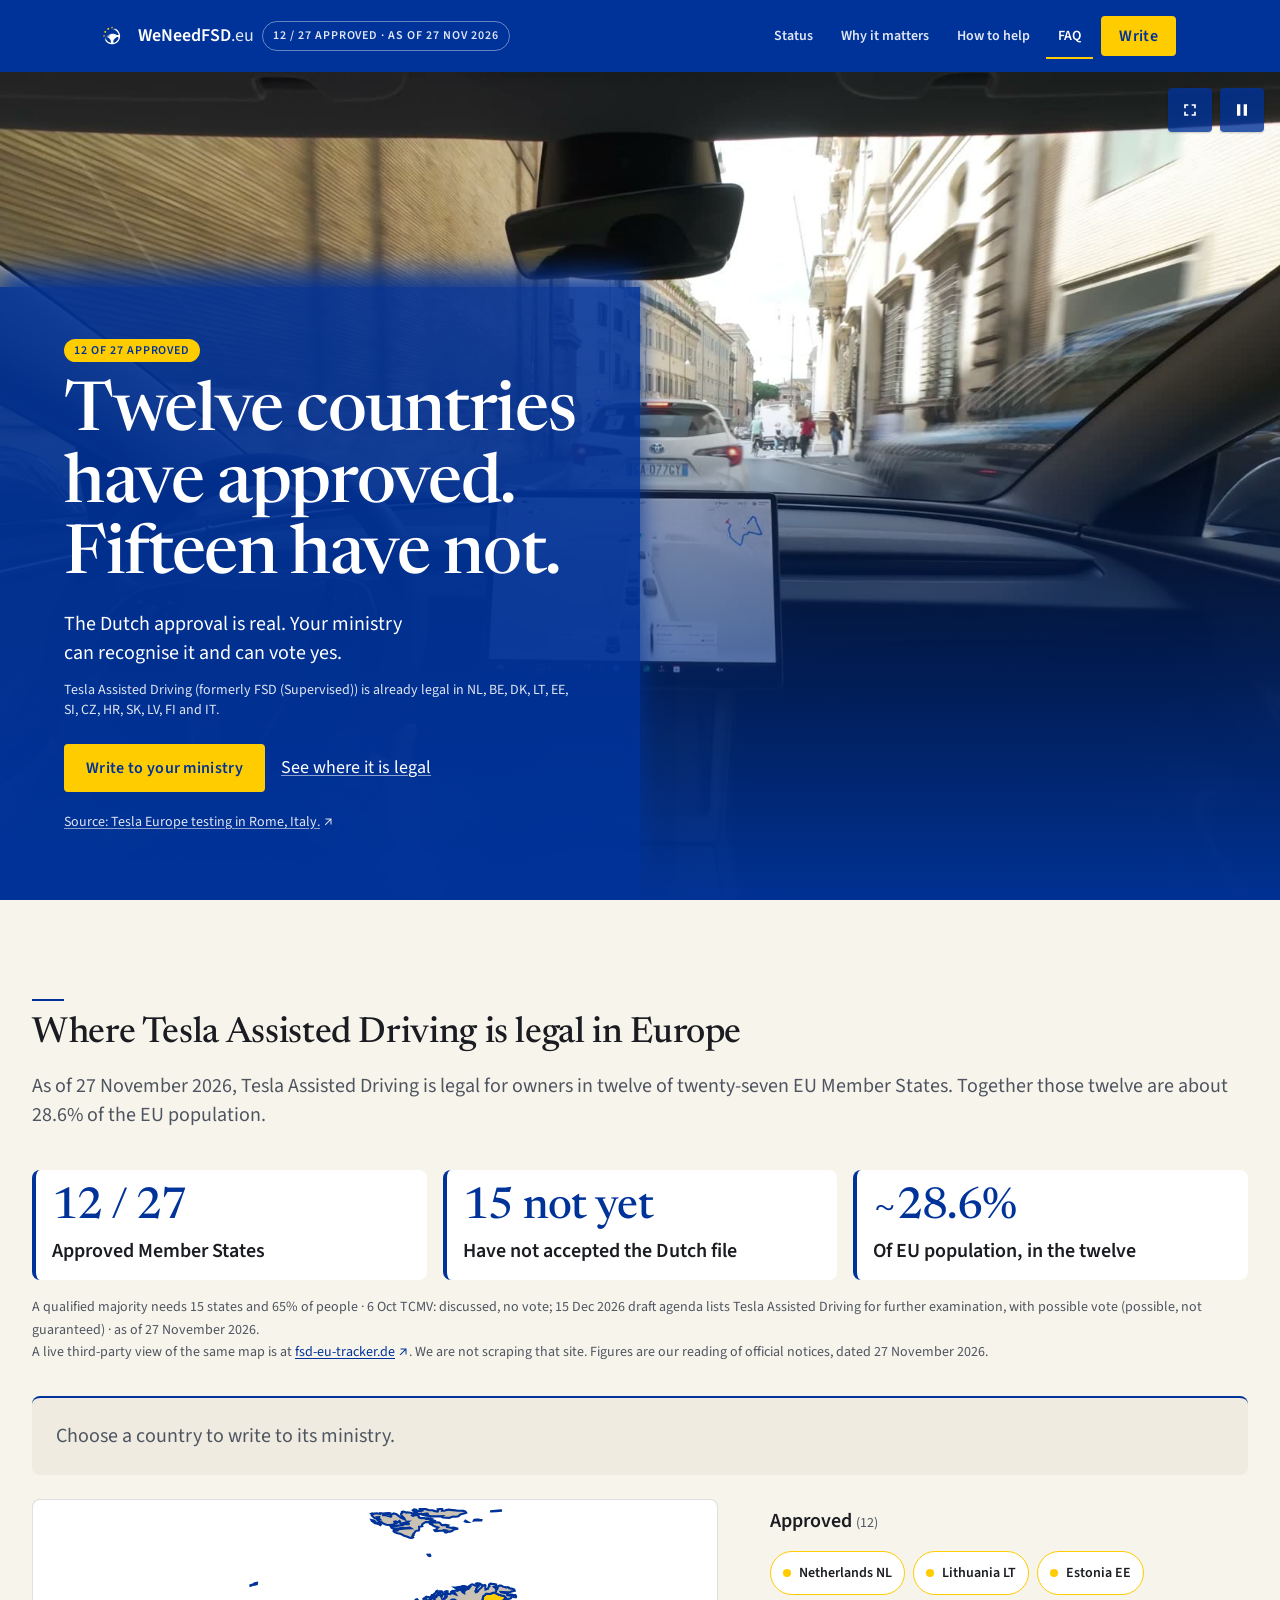
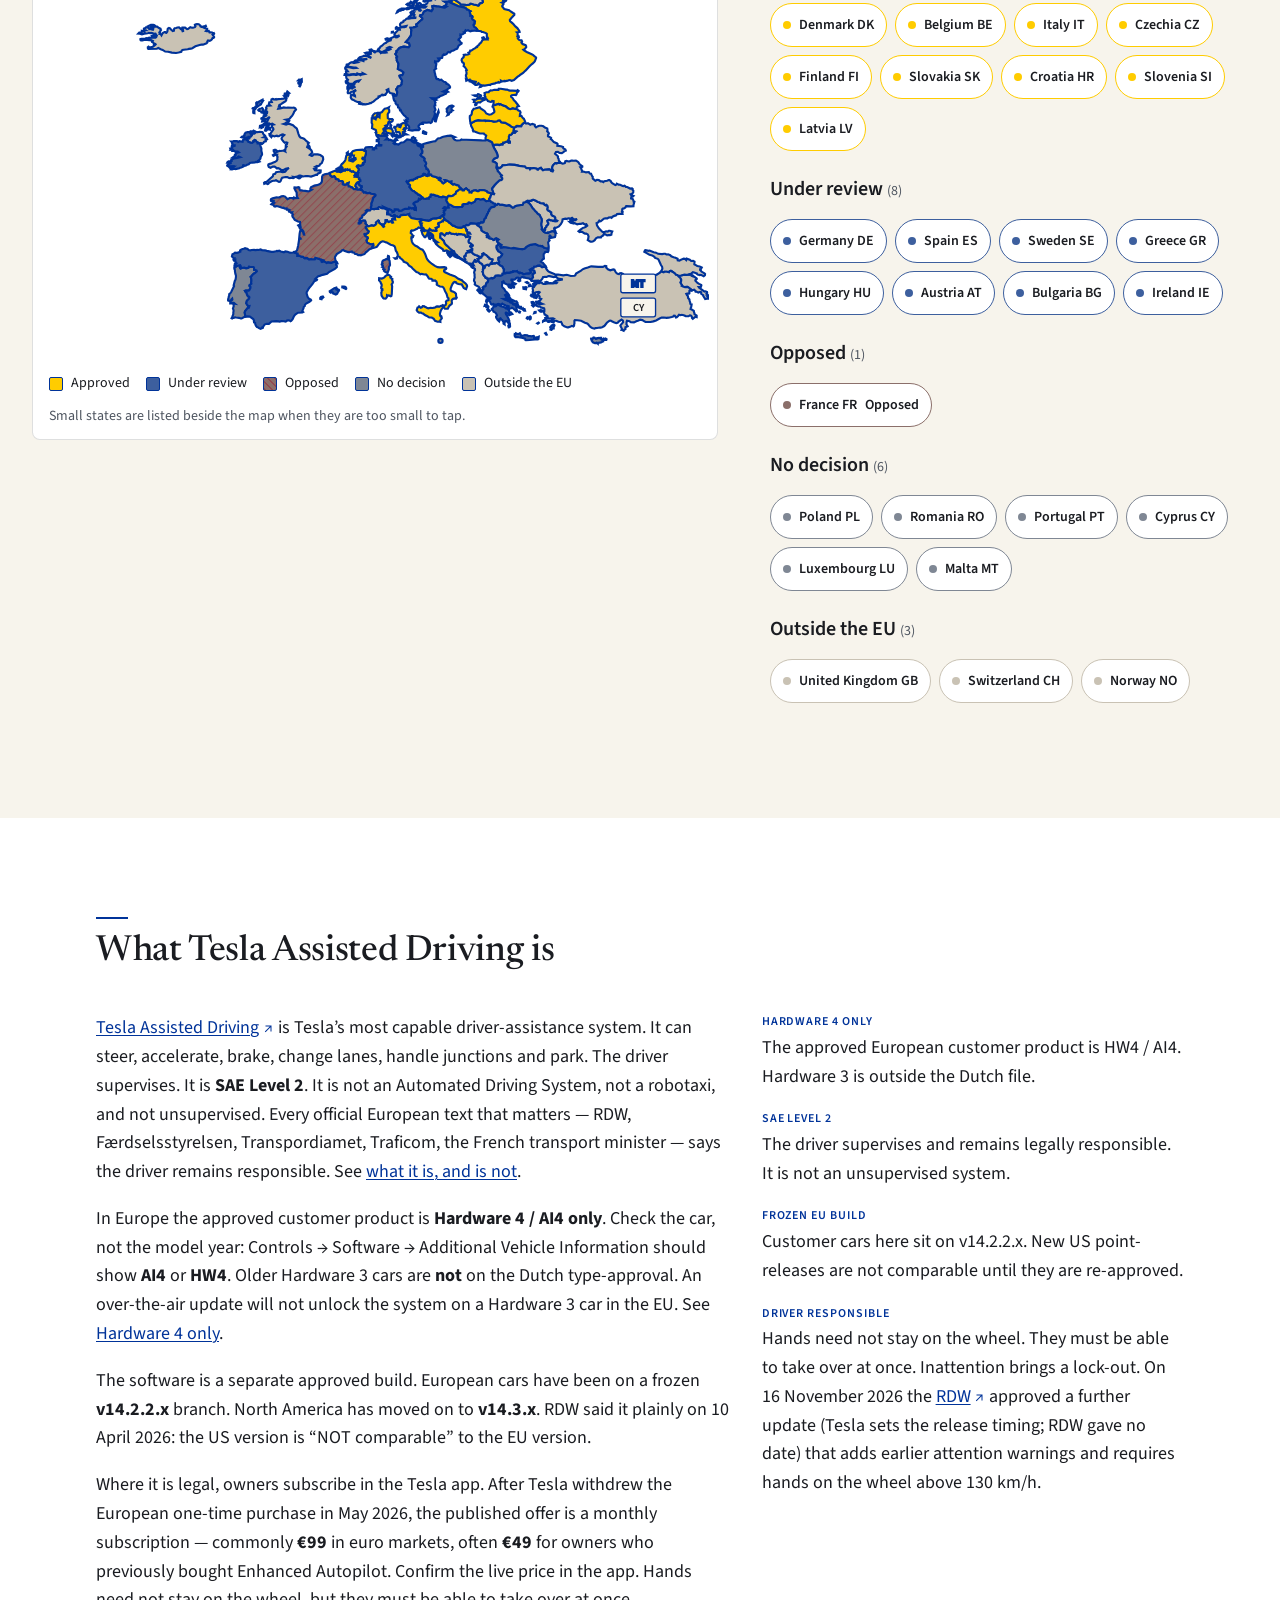
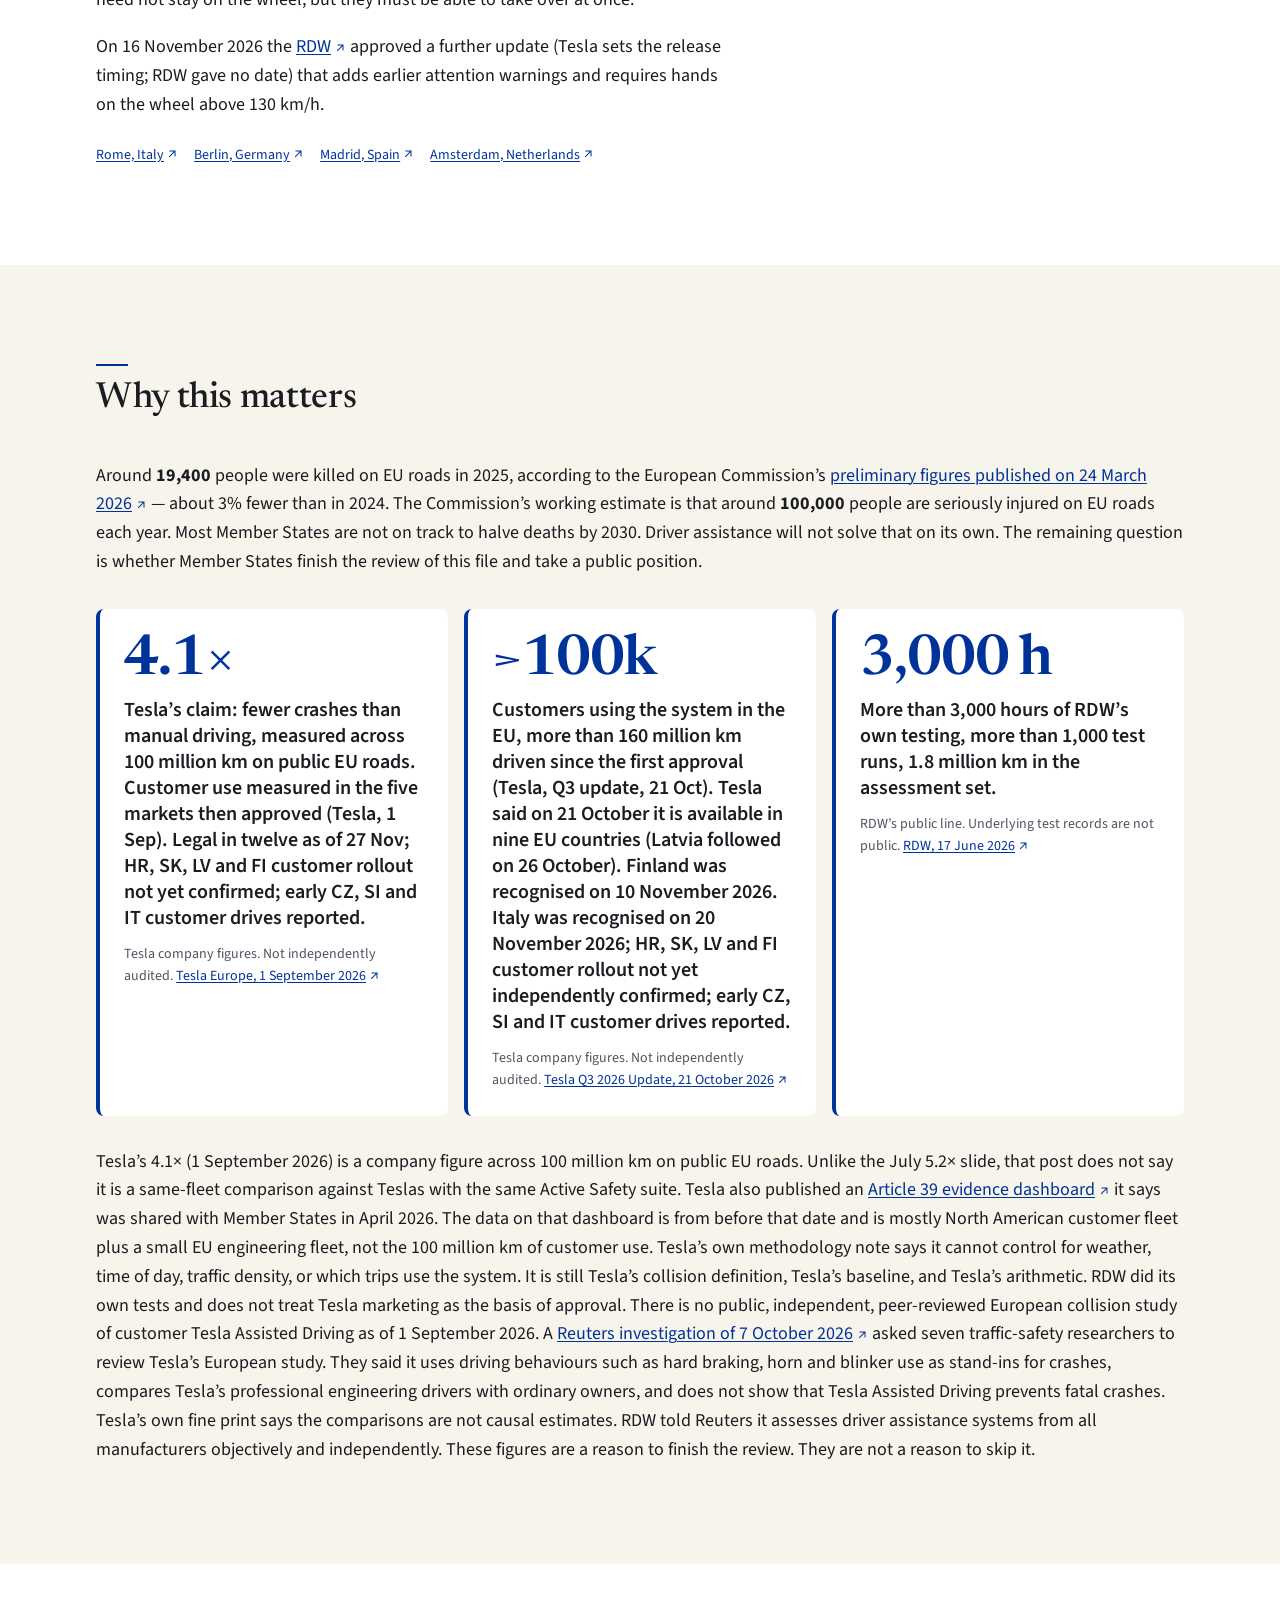
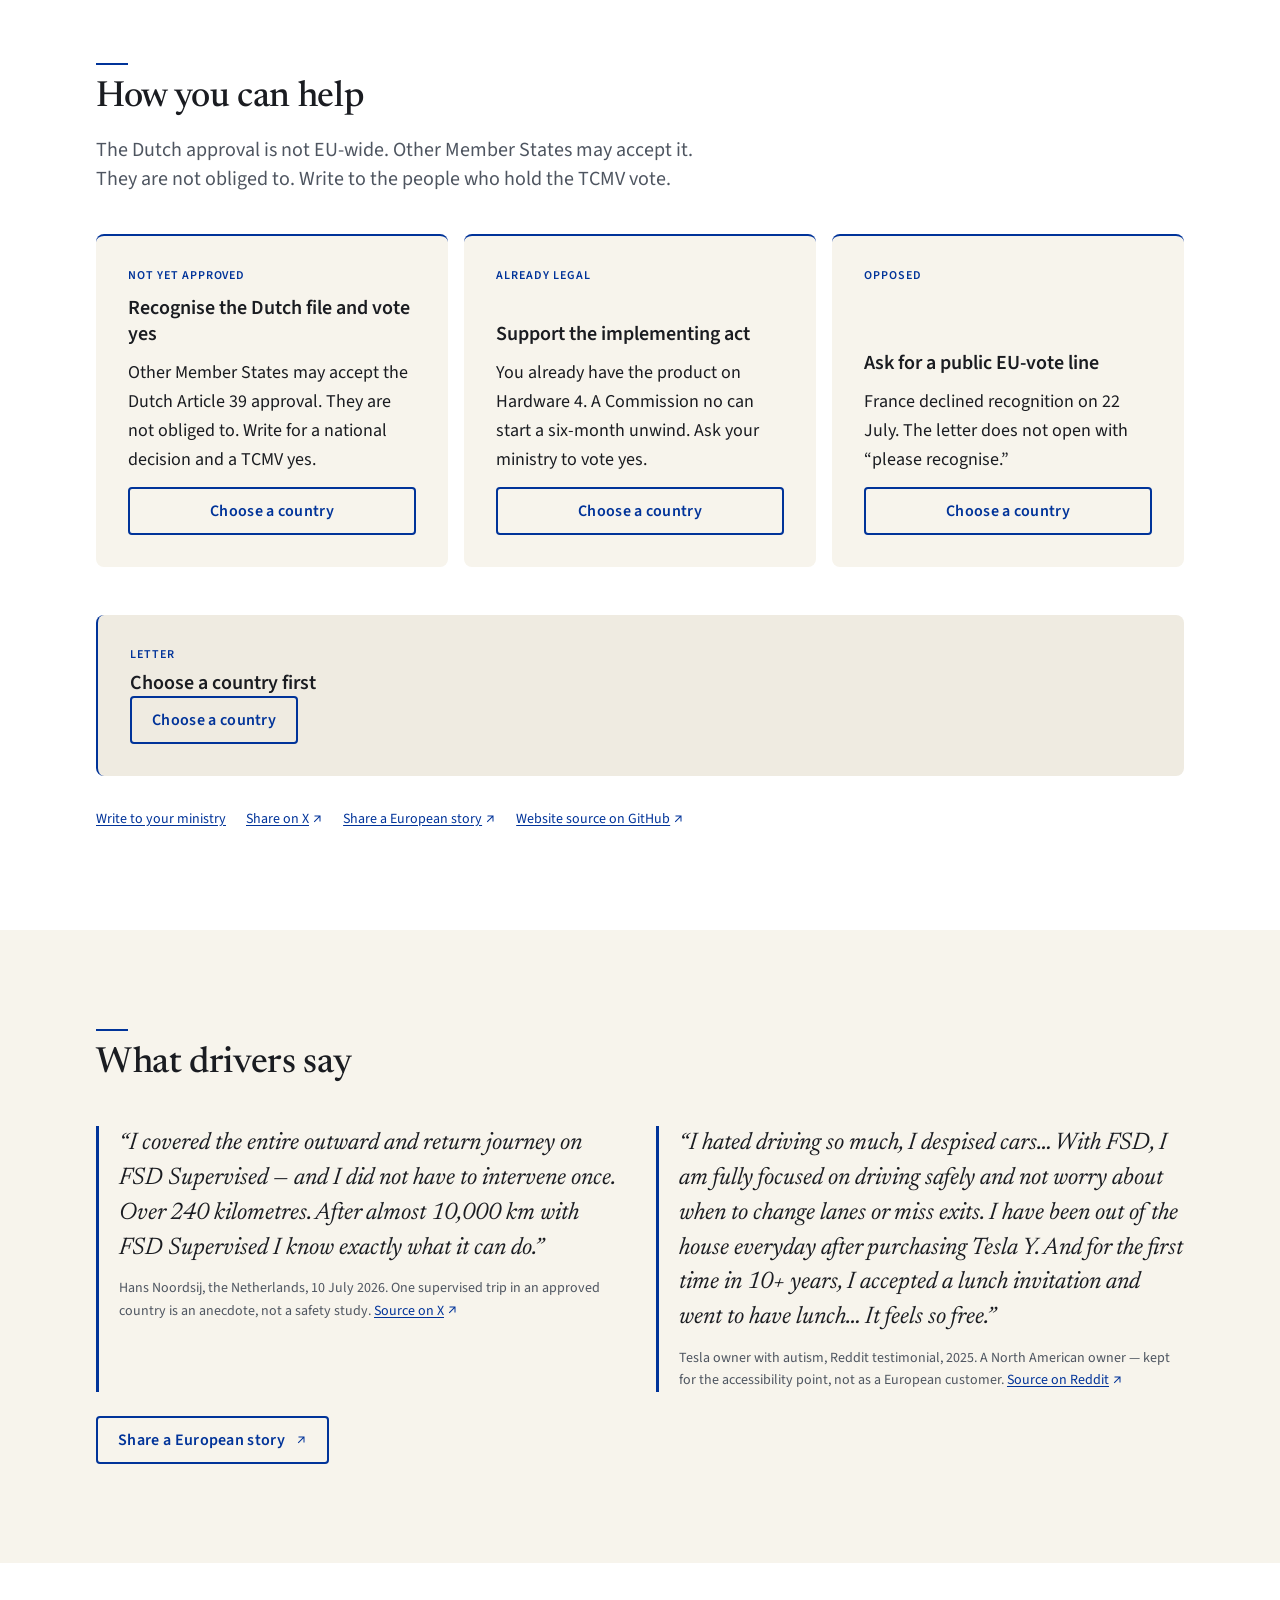
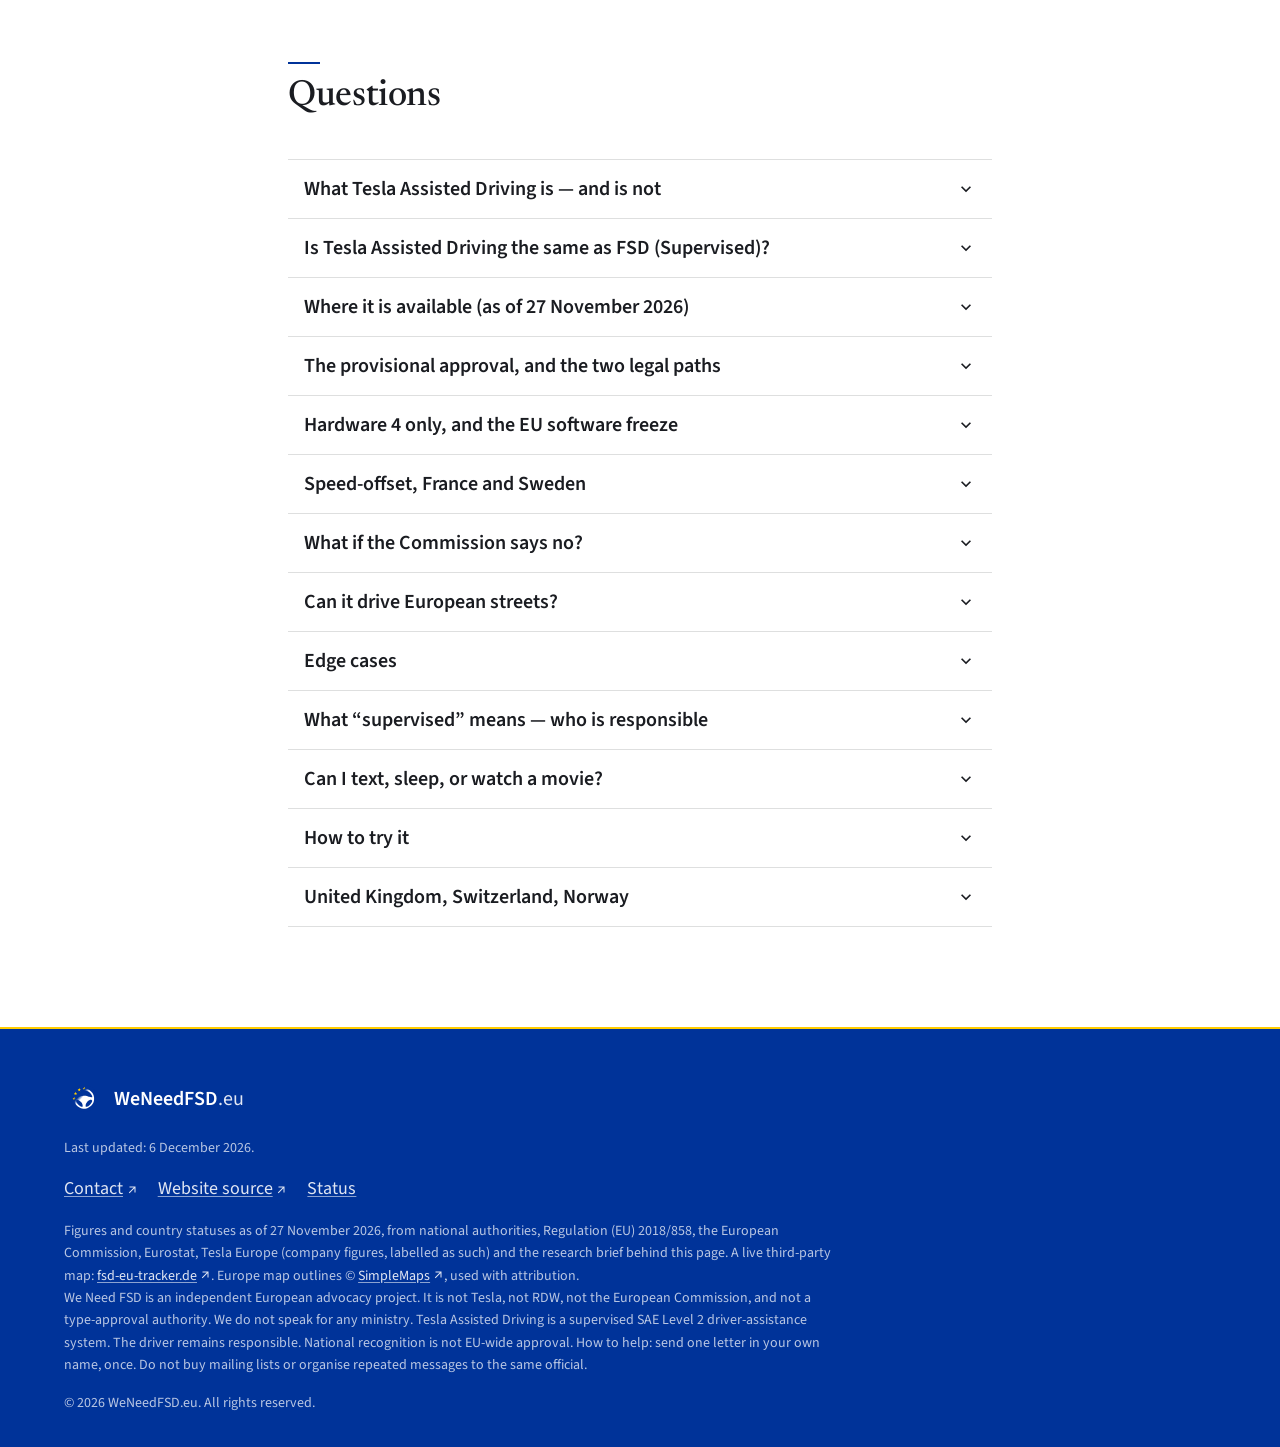
==== commit fdd0c4cc: "TCMV 15 Dec: draft agenda lists Tesla Assisted Driving with possible vote The Commission's draft age" ====
--- a/index.html
+++ b/index.html
@@ -4,16 +4,16 @@
   <meta charset="utf-8">
   <meta name="viewport" content="width=device-width, initial-scale=1">
   <title>WeNeedFSD.eu — Twelve countries have approved. Fifteen have not.</title>
-  <meta name="description" content="Tesla Assisted Driving (formerly FSD Supervised) is legal in twelve EU countries. Write to your ministry. 6 Oct TCMV discussed it with no vote; the next meeting is set for 15 December 2026, and a vote is not confirmed.">
+  <meta name="description" content="Tesla Assisted Driving (formerly FSD Supervised) is legal in twelve EU countries. Write to your ministry. The Commission’s draft agenda for 15 December 2026 lists Tesla Assisted Driving for further examination, with possible vote — a vote is possible, not guaranteed, and the agenda is a draft.">
   <meta name="keywords" content="Tesla, Tesla Assisted Driving, FSD Supervised, Europe, Article 39, TCMV, RDW, road safety, SAE Level 2, Netherlands, Germany, France">
   <meta property="og:title" content="WeNeedFSD.eu — Twelve countries have approved. Fifteen have not.">
-  <meta property="og:description" content="Tesla Assisted Driving (formerly FSD Supervised) is legal in twelve EU countries. Write to your ministry. 6 Oct TCMV discussed it with no vote; the next meeting is set for 15 December 2026, and a vote is not confirmed.">
+  <meta property="og:description" content="Tesla Assisted Driving (formerly FSD Supervised) is legal in twelve EU countries. Write to your ministry. The Commission’s draft agenda for 15 December 2026 lists Tesla Assisted Driving for further examination, with possible vote — a vote is possible, not guaranteed, and the agenda is a draft.">
   <meta property="og:image" content="img/thumbnail.png">
   <meta property="og:url" content="https://weneedfsd.eu">
   <meta property="og:type" content="website">
   <meta name="twitter:card" content="summary_large_image">
   <meta name="twitter:title" content="WeNeedFSD.eu — Twelve countries have approved. Fifteen have not.">
-  <meta name="twitter:description" content="Tesla Assisted Driving (formerly FSD Supervised) is legal in twelve EU countries. Write to your ministry. 6 Oct TCMV discussed it with no vote; the next meeting is set for 15 December 2026, and a vote is not confirmed.">
+  <meta name="twitter:description" content="Tesla Assisted Driving (formerly FSD Supervised) is legal in twelve EU countries. Write to your ministry. The Commission’s draft agenda for 15 December 2026 lists Tesla Assisted Driving for further examination, with possible vote — a vote is possible, not guaranteed, and the agenda is a draft.">
   <meta name="twitter:image" content="img/thumbnail.png">
   <link rel="icon" href="img/favicon.png" type="image/png" sizes="32x32">
   <link rel="apple-touch-icon" href="img/favicon.png">
@@ -36,7 +36,7 @@
         <img src="img/logo.svg" width="32" height="32" alt="">
         <span class="brand-word">WeNeedFSD<span class="eu">.eu</span></span>
       </a>
-      <p class="status-chip" aria-hidden="true">12 / 27 approved · as&nbsp;of 26 Nov 2026</p>
+      <p class="status-chip" aria-hidden="true">12 / 27 approved · as&nbsp;of 27 Nov 2026</p>
       <nav id="primary-nav" aria-label="Primary">
         <ul id="nav-list">
           <li><a href="#status">Status</a></li>
@@ -84,7 +84,7 @@
       <div class="wrap-wide">
         <div class="section-head">
           <h2 id="status-title">Where Tesla Assisted Driving is legal in Europe</h2>
-          <p class="dek">As of 26 November 2026, Tesla Assisted Driving is legal for owners in twelve of twenty-seven EU Member States. Together those twelve are about 28.6% of the EU population.</p>
+          <p class="dek">As of 27 November 2026, Tesla Assisted Driving is legal for owners in twelve of twenty-seven EU Member States. Together those twelve are about 28.6% of the EU population.</p>
         </div>
 
         <div class="status-counters">
@@ -101,7 +101,7 @@
             <h3 class="stat-label">Of EU population, in the twelve</h3>
           </article>
         </div>
-        <p class="status-qualifier">A qualified majority needs 15 states and 65% of people · 6 Oct TCMV: discussed, no vote; next meeting 15 Dec 2026, vote not confirmed · as&nbsp;of 26 November 2026.</p>
+        <p class="status-qualifier">A qualified majority needs 15 states and 65% of people · 6 Oct TCMV: discussed, no vote; 15 Dec 2026 draft agenda lists Tesla Assisted Driving for further examination, with possible vote (possible, not guaranteed) · as&nbsp;of 27 November 2026.</p>
         <p class="status-source">A live third-party view of the same map is at <a class="text-link" href="https://fsd-eu-tracker.de/en/" target="_blank" rel="noopener">fsd-eu-tracker.de<span class="visually-hidden">, opens in a new window</span><svg class="ext-arrow" viewBox="0 0 24 24" fill="currentColor" aria-hidden="true"><path d="M7 7h8.59L5.7 16.89l1.41 1.41L17 8.41V17h2V5H7v2z"/></svg></a>. We are not scraping that site.</p>
 
         <p class="visually-hidden" id="status-live" aria-live="polite"></p>
@@ -242,7 +242,7 @@
         <div class="stat-grid">
           <article class="stat-card">
             <p class="stat-value">4.1×</p>
-            <h3 class="stat-label">Tesla’s claim: fewer crashes than manual driving, measured across 100 million km on public EU roads. Customer use measured in the five markets then approved (Tesla, 1 Sep). Legal in twelve as of 26 Nov; HR, SK, LV and FI customer rollout not yet confirmed; early CZ, SI and IT customer drives reported.</h3>
+            <h3 class="stat-label">Tesla’s claim: fewer crashes than manual driving, measured across 100 million km on public EU roads. Customer use measured in the five markets then approved (Tesla, 1 Sep). Legal in twelve as of 27 Nov; HR, SK, LV and FI customer rollout not yet confirmed; early CZ, SI and IT customer drives reported.</h3>
             <p class="stat-source">Tesla company figures. Not independently audited. <a href="https://x.com/teslaeurope/status/2094661569582096779" target="_blank" rel="noopener">Tesla Europe, 1 September 2026<span class="visually-hidden">, opens in a new window</span><svg class="ext-arrow" viewBox="0 0 24 24" fill="currentColor" aria-hidden="true"><path d="M7 7h8.59L5.7 16.89l1.41 1.41L17 8.41V17h2V5H7v2z"/></svg></a></p>
           </article>
           <article class="stat-card">
@@ -376,13 +376,13 @@
           <div class="acc-item">
             <h3>
               <button class="acc-trigger" type="button" aria-expanded="false" aria-controls="faq-where" id="faq-where-btn">
-                Where it is available (as of 26 November 2026)
+                Where it is available (as of 27 November 2026)
                 <svg class="acc-chevron" viewBox="0 0 24 24" fill="currentColor" aria-hidden="true"><path d="M7.41 8.59 12 13.17l4.59-4.58L18 10l-6 6-6-6z"/></svg>
               </button>
             </h3>
             <div class="acc-panel" id="faq-where" role="region" aria-labelledby="faq-where-btn" hidden>
               <div class="acc-panel-inner">
-                <p>As of 26 November 2026, customer use in Europe is legal in twelve Member States: the Netherlands, Lithuania, Estonia, Denmark, Belgium, Slovenia, Czechia, Croatia, Slovakia, Latvia, Finland and Italy. <a href="https://www.avp-rs.si/tesla-fsd-supervised-tudi-v-sloveniji-napredni-sistem-za-pomoc-vozniku-ne-avtonomna-voznja/" target="_blank" rel="noopener">AVP</a> confirmed Slovenia’s temporary recognition (7 September; notice 8 September). Early SI customer unlocks and first drives have been reported; confirm in the Tesla app — Tesla Europe has not posted a formal “now live for all SI” notice. Czechia: <a href="https://md.gov.cz/Media/Media-a-tiskove-zpravy/Ceska-republika-uznala-prozatimni-schvaleni-system" target="_blank" rel="noopener">MDČR</a> recognised the Dutch RDW provisional approval on 21 September 2026; Tesla Europe announced the same morning; rollout will begin soon — confirm in the app. Croatia: <a href="https://n1info.hr/magazin/auto/teslin-sustav-samostalne-voznje-s-nadzorom-odobren-u-hrvatskoj/" target="_blank" rel="noopener">DZM recognised<span class="visually-hidden">, opens in a new window</span><svg class="ext-arrow" viewBox="0 0 24 24" fill="currentColor" aria-hidden="true"><path d="M7 7h8.59L5.7 16.89l1.41 1.41L17 8.41V17h2V5H7v2z"/></svg></a> the Dutch RDW provisional approval on 29 September 2026 (letter to Tesla Hrvatska, quoted by HINA / N1); <a href="https://x.com/teslaeurope/status/2104844301461262602" target="_blank" rel="noopener">Tesla Europe announced<span class="visually-hidden">, opens in a new window</span><svg class="ext-arrow" viewBox="0 0 24 24" fill="currentColor" aria-hidden="true"><path d="M7 7h8.59L5.7 16.89l1.41 1.41L17 8.41V17h2V5H7v2z"/></svg></a> the same morning; no DZM press page on dzm.gov.hr yet; rollout will begin soon — confirm in the app. Slovakia: <a href="https://www.mindop.sk/media/tlacove-spravy/detail/slovensko-umoznilo-ciastocne-autonomne-riadenie-aut" target="_blank" rel="noopener">Ministerstvo dopravy SR recognised<span class="visually-hidden">, opens in a new window</span><svg class="ext-arrow" viewBox="0 0 24 24" fill="currentColor" aria-hidden="true"><path d="M7 7h8.59L5.7 16.89l1.41 1.41L17 8.41V17h2V5H7v2z"/></svg></a> the Dutch RDW provisional approval on 16 October 2026; <a href="https://x.com/teslaeurope/status/2111095942015566145" target="_blank" rel="noopener">Tesla Europe posted<span class="visually-hidden">, opens in a new window</span><svg class="ext-arrow" viewBox="0 0 24 24" fill="currentColor" aria-hidden="true"><path d="M7 7h8.59L5.7 16.89l1.41 1.41L17 8.41V17h2V5H7v2z"/></svg></a> the same day that the rollout “begins soon”; <a href="https://zamerane.sk/technologie-inovacie/tesla-uz-na-slovensku-zataca-aj-brzdi-sama-ed44f739a3/" target="_blank" rel="noopener">Slovak media report<span class="visually-hidden">, opens in a new window</span><svg class="ext-arrow" viewBox="0 0 24 24" fill="currentColor" aria-hidden="true"><path d="M7 7h8.59L5.7 16.89l1.41 1.41L17 8.41V17h2V5H7v2z"/></svg></a> a gradual over-the-air rollout — confirm in the app. Latvia: <a href="https://www.apollo.lv/8571479/csdd-atzist-niderlande-izsniegto-provizorisko-apstiprinajumu-tesla-izstradatajai-vaditaja-paligsistemai" target="_blank" rel="noopener">CSDD recognised<span class="visually-hidden">, opens in a new window</span><svg class="ext-arrow" viewBox="0 0 24 24" fill="currentColor" aria-hidden="true"><path d="M7 7h8.59L5.7 16.89l1.41 1.41L17 8.41V17h2V5H7v2z"/></svg></a> the Dutch RDW provisional approval on 26 October 2026; <a href="https://x.com/teslaeurope/status/2114667445223149619" target="_blank" rel="noopener">Tesla Europe posted<span class="visually-hidden">, opens in a new window</span><svg class="ext-arrow" viewBox="0 0 24 24" fill="currentColor" aria-hidden="true"><path d="M7 7h8.59L5.7 16.89l1.41 1.41L17 8.41V17h2V5H7v2z"/></svg></a> the same day that the rollout “begins soon” — confirm in the app. Finland: <a href="https://www.traficom.fi/en/news/teslas-driver-assistance-system-now-permitted-finnish-roads" target="_blank" rel="noopener">Traficom recognised<span class="visually-hidden">, opens in a new window</span><svg class="ext-arrow" viewBox="0 0 24 24" fill="currentColor" aria-hidden="true"><path d="M7 7h8.59L5.7 16.89l1.41 1.41L17 8.41V17h2V5H7v2z"/></svg></a> the Dutch RDW provisional approval on 10 November 2026 (news release published 11 November 2026). Traficom says the driver remains fully responsible and that this national recognition does not bind Finland’s position in the TCMV vote. Customer rollout is not yet confirmed — confirm in the app. Italy: <a href="https://x.com/matteosalvinimi/status/2123739830194512067" target="_blank" rel="noopener">MIT, announced by Minister Salvini,<span class="visually-hidden">, opens in a new window</span><svg class="ext-arrow" viewBox="0 0 24 24" fill="currentColor" aria-hidden="true"><path d="M7 7h8.59L5.7 16.89l1.41 1.41L17 8.41V17h2V5H7v2z"/></svg></a> gave the go-ahead for provisional type-approval of Tesla Assisted Driving on 20 November 2026 after a technical feasibility check. <a href="https://x.com/teslaeurope/status/2123723334542332026" target="_blank" rel="noopener">Tesla Europe says<span class="visually-hidden">, opens in a new window</span><svg class="ext-arrow" viewBox="0 0 24 24" fill="currentColor" aria-hidden="true"><path d="M7 7h8.59L5.7 16.89l1.41 1.41L17 8.41V17h2V5H7v2z"/></svg></a> rollout begins soon. Italian outlets <a href="https://www.motorbox.com/auto/auto-viste-e-provate/tesla-assisted-driving-italia-prova-strada-pregi-difetti" target="_blank" rel="noopener">Motorbox<span class="visually-hidden">, opens in a new window</span><svg class="ext-arrow" viewBox="0 0 24 24" fill="currentColor" aria-hidden="true"><path d="M7 7h8.59L5.7 16.89l1.41 1.41L17 8.41V17h2V5H7v2z"/></svg></a> and <a href="https://www.tuttotech.net/news/2026/11/23/tesla-assisted-driving-prova-italia-labbiamo-provato-milano-caselli-rotonde-vicoli-stretti.html" target="_blank" rel="noopener">TuttoTech<span class="visually-hidden">, opens in a new window</span><svg class="ext-arrow" viewBox="0 0 24 24" fill="currentColor" aria-hidden="true"><path d="M7 7h8.59L5.7 16.89l1.41 1.41L17 8.41V17h2V5H7v2z"/></svg></a> reported first customer drives on software 2026.39.100 from 21–23 November; Tesla has not posted a formal “now live for all IT” notice — confirm in the app. Hardware is covered in <a href="#faq-hw4">Hardware 4 only</a>. See <a href="#status">Where Tesla Assisted Driving is legal</a> for the live map and every national status.</p>
+                <p>As of 27 November 2026, customer use in Europe is legal in twelve Member States: the Netherlands, Lithuania, Estonia, Denmark, Belgium, Slovenia, Czechia, Croatia, Slovakia, Latvia, Finland and Italy. <a href="https://www.avp-rs.si/tesla-fsd-supervised-tudi-v-sloveniji-napredni-sistem-za-pomoc-vozniku-ne-avtonomna-voznja/" target="_blank" rel="noopener">AVP</a> confirmed Slovenia’s temporary recognition (7 September; notice 8 September). Early SI customer unlocks and first drives have been reported; confirm in the Tesla app — Tesla Europe has not posted a formal “now live for all SI” notice. Czechia: <a href="https://md.gov.cz/Media/Media-a-tiskove-zpravy/Ceska-republika-uznala-prozatimni-schvaleni-system" target="_blank" rel="noopener">MDČR</a> recognised the Dutch RDW provisional approval on 21 September 2026; Tesla Europe announced the same morning; rollout will begin soon — confirm in the app. Croatia: <a href="https://n1info.hr/magazin/auto/teslin-sustav-samostalne-voznje-s-nadzorom-odobren-u-hrvatskoj/" target="_blank" rel="noopener">DZM recognised<span class="visually-hidden">, opens in a new window</span><svg class="ext-arrow" viewBox="0 0 24 24" fill="currentColor" aria-hidden="true"><path d="M7 7h8.59L5.7 16.89l1.41 1.41L17 8.41V17h2V5H7v2z"/></svg></a> the Dutch RDW provisional approval on 29 September 2026 (letter to Tesla Hrvatska, quoted by HINA / N1); <a href="https://x.com/teslaeurope/status/2104844301461262602" target="_blank" rel="noopener">Tesla Europe announced<span class="visually-hidden">, opens in a new window</span><svg class="ext-arrow" viewBox="0 0 24 24" fill="currentColor" aria-hidden="true"><path d="M7 7h8.59L5.7 16.89l1.41 1.41L17 8.41V17h2V5H7v2z"/></svg></a> the same morning; no DZM press page on dzm.gov.hr yet; rollout will begin soon — confirm in the app. Slovakia: <a href="https://www.mindop.sk/media/tlacove-spravy/detail/slovensko-umoznilo-ciastocne-autonomne-riadenie-aut" target="_blank" rel="noopener">Ministerstvo dopravy SR recognised<span class="visually-hidden">, opens in a new window</span><svg class="ext-arrow" viewBox="0 0 24 24" fill="currentColor" aria-hidden="true"><path d="M7 7h8.59L5.7 16.89l1.41 1.41L17 8.41V17h2V5H7v2z"/></svg></a> the Dutch RDW provisional approval on 16 October 2026; <a href="https://x.com/teslaeurope/status/2111095942015566145" target="_blank" rel="noopener">Tesla Europe posted<span class="visually-hidden">, opens in a new window</span><svg class="ext-arrow" viewBox="0 0 24 24" fill="currentColor" aria-hidden="true"><path d="M7 7h8.59L5.7 16.89l1.41 1.41L17 8.41V17h2V5H7v2z"/></svg></a> the same day that the rollout “begins soon”; <a href="https://zamerane.sk/technologie-inovacie/tesla-uz-na-slovensku-zataca-aj-brzdi-sama-ed44f739a3/" target="_blank" rel="noopener">Slovak media report<span class="visually-hidden">, opens in a new window</span><svg class="ext-arrow" viewBox="0 0 24 24" fill="currentColor" aria-hidden="true"><path d="M7 7h8.59L5.7 16.89l1.41 1.41L17 8.41V17h2V5H7v2z"/></svg></a> a gradual over-the-air rollout — confirm in the app. Latvia: <a href="https://www.apollo.lv/8571479/csdd-atzist-niderlande-izsniegto-provizorisko-apstiprinajumu-tesla-izstradatajai-vaditaja-paligsistemai" target="_blank" rel="noopener">CSDD recognised<span class="visually-hidden">, opens in a new window</span><svg class="ext-arrow" viewBox="0 0 24 24" fill="currentColor" aria-hidden="true"><path d="M7 7h8.59L5.7 16.89l1.41 1.41L17 8.41V17h2V5H7v2z"/></svg></a> the Dutch RDW provisional approval on 26 October 2026; <a href="https://x.com/teslaeurope/status/2114667445223149619" target="_blank" rel="noopener">Tesla Europe posted<span class="visually-hidden">, opens in a new window</span><svg class="ext-arrow" viewBox="0 0 24 24" fill="currentColor" aria-hidden="true"><path d="M7 7h8.59L5.7 16.89l1.41 1.41L17 8.41V17h2V5H7v2z"/></svg></a> the same day that the rollout “begins soon” — confirm in the app. Finland: <a href="https://www.traficom.fi/en/news/teslas-driver-assistance-system-now-permitted-finnish-roads" target="_blank" rel="noopener">Traficom recognised<span class="visually-hidden">, opens in a new window</span><svg class="ext-arrow" viewBox="0 0 24 24" fill="currentColor" aria-hidden="true"><path d="M7 7h8.59L5.7 16.89l1.41 1.41L17 8.41V17h2V5H7v2z"/></svg></a> the Dutch RDW provisional approval on 10 November 2026 (news release published 11 November 2026). Traficom says the driver remains fully responsible and that this national recognition does not bind Finland’s position in the TCMV vote. Customer rollout is not yet confirmed — confirm in the app. Italy: <a href="https://x.com/matteosalvinimi/status/2123739830194512067" target="_blank" rel="noopener">MIT, announced by Minister Salvini,<span class="visually-hidden">, opens in a new window</span><svg class="ext-arrow" viewBox="0 0 24 24" fill="currentColor" aria-hidden="true"><path d="M7 7h8.59L5.7 16.89l1.41 1.41L17 8.41V17h2V5H7v2z"/></svg></a> gave the go-ahead for provisional type-approval of Tesla Assisted Driving on 20 November 2026 after a technical feasibility check. <a href="https://x.com/teslaeurope/status/2123723334542332026" target="_blank" rel="noopener">Tesla Europe says<span class="visually-hidden">, opens in a new window</span><svg class="ext-arrow" viewBox="0 0 24 24" fill="currentColor" aria-hidden="true"><path d="M7 7h8.59L5.7 16.89l1.41 1.41L17 8.41V17h2V5H7v2z"/></svg></a> rollout begins soon. Italian outlets <a href="https://www.motorbox.com/auto/auto-viste-e-provate/tesla-assisted-driving-italia-prova-strada-pregi-difetti" target="_blank" rel="noopener">Motorbox<span class="visually-hidden">, opens in a new window</span><svg class="ext-arrow" viewBox="0 0 24 24" fill="currentColor" aria-hidden="true"><path d="M7 7h8.59L5.7 16.89l1.41 1.41L17 8.41V17h2V5H7v2z"/></svg></a> and <a href="https://www.tuttotech.net/news/2026/11/23/tesla-assisted-driving-prova-italia-labbiamo-provato-milano-caselli-rotonde-vicoli-stretti.html" target="_blank" rel="noopener">TuttoTech<span class="visually-hidden">, opens in a new window</span><svg class="ext-arrow" viewBox="0 0 24 24" fill="currentColor" aria-hidden="true"><path d="M7 7h8.59L5.7 16.89l1.41 1.41L17 8.41V17h2V5H7v2z"/></svg></a> reported first customer drives on software 2026.39.100 from 21–23 November; Tesla has not posted a formal “now live for all IT” notice — confirm in the app. Hardware is covered in <a href="#faq-hw4">Hardware 4 only</a>. See <a href="#status">Where Tesla Assisted Driving is legal</a> for the live map and every national status.</p>
                 <p>Outside Europe, Tesla’s <a href="https://www.tesla.com/fsd/safety" target="_blank" rel="noopener">Full Self-Driving (Supervised) Vehicle Safety Report<span class="visually-hidden">, opens in a new window</span><svg class="ext-arrow" viewBox="0 0 24 24" fill="currentColor" aria-hidden="true"><path d="M7 7h8.59L5.7 16.89l1.41 1.41L17 8.41V17h2V5H7v2z"/></svg></a> (checked 11 November 2026) lists seventeen markets with rollouts in place: the United States, Canada, Mexico, Puerto Rico, Australia, New Zealand, South Korea, the Netherlands, Lithuania, Estonia, Denmark, Belgium, Slovenia, Czechia, Croatia, Slovakia and Latvia. Finland is not on that list. That is Tesla’s own list; it includes Croatia, Slovakia and Latvia, where customer rollout is not yet confirmed. China is not on it. Confirm the live list on <a href="https://www.tesla.com/fsd" target="_blank" rel="noopener">tesla.com/fsd<span class="visually-hidden">, opens in a new window</span><svg class="ext-arrow" viewBox="0 0 24 24" fill="currentColor" aria-hidden="true"><path d="M7 7h8.59L5.7 16.89l1.41 1.41L17 8.41V17h2V5H7v2z"/></svg></a>. Software is not the same everywhere: North America has been on v14.3.x; the approved EU customer build is v14.2.2.x.</p>
               </div>
             </div>
@@ -401,7 +401,7 @@
                 <p>There are now three layers, and they are not the same thing:</p>
                 <ol>
                   <li><strong>National recognition (Article 39(5)).</strong> RDW issued a <em>provisional</em> EU type-approval, valid in the Netherlands. Any other Member State may accept that file on its own territory. Eleven have. The rest have not.</li>
-                  <li><strong>TCMV / Commission authorisation (Article 39(3)).</strong> The Commission must authorise an EU-wide implementing act. TCMV votes by qualified majority: 15 Member States and 65% of EU population. The published draft agenda for the 119th TCMV (6 October 2026; DG GROW; draft ~11 September) lists only “Continuation of discussions on request of the Netherlands for an Art. 39 authorisation” (~25 min, 11:45–12:10) — Tesla not named, no vote. Electrek and Reuters (25 September 2026) and fsd-eu-tracker.de reported that discussions-only agenda. On 25 November 2026 a European Commission spokesperson told Reuters that the TCMV meeting expected to consider Tesla Assisted Driving (formerly FSD (Supervised)) has been postponed to 15 December 2026. RDW had told Reuters the meeting was scheduled for 1 December. A vote is not confirmed. The committee discussed the file at two earlier meetings without voting. No agenda for 15 December has been found in the Comitology Register. <a href="https://www.cnbc.com/2026/11/25/eu-postpones-discussion-to-approve-teslas-self-driving-tech.html" target="_blank" rel="noopener">CNBC / Reuters, 25 November 2026<span class="visually-hidden">, opens in a new window</span><svg class="ext-arrow" viewBox="0 0 24 24" fill="currentColor" aria-hidden="true"><path d="M7 7h8.59L5.7 16.89l1.41 1.41L17 8.41V17h2V5H7v2z"/></svg></a>.</li>
+                  <li><strong>TCMV / Commission authorisation (Article 39(3)).</strong> The Commission must authorise an EU-wide implementing act. TCMV votes by qualified majority: 15 Member States and 65% of EU population. The published draft agenda for the 119th TCMV (6 October 2026; DG GROW; draft ~11 September) lists only “Continuation of discussions on request of the Netherlands for an Art. 39 authorisation” (~25 min, 11:45–12:10) — Tesla not named, no vote. Electrek and Reuters (25 September 2026) and fsd-eu-tracker.de reported that discussions-only agenda. On 25 November 2026 a European Commission spokesperson told Reuters that the TCMV meeting expected to consider Tesla Assisted Driving (formerly FSD (Supervised)) has been postponed to 15 December 2026. RDW had told Reuters the meeting was scheduled for 1 December. The Commission’s <a href="https://circabc.europa.eu/sd/a/cd7afd62-f795-4439-b14f-f7271f3fbd57/Draft%20Agenda%20TCMV%2015.12.2026.pdf" target="_blank" rel="noopener">draft agenda of the 120th TCMV meeting<span class="visually-hidden">, opens in a new window</span><svg class="ext-arrow" viewBox="0 0 24 24" fill="currentColor" aria-hidden="true"><path d="M7 7h8.59L5.7 16.89l1.41 1.41L17 8.41V17h2V5H7v2z"/></svg></a> (dated Brussels, 24 November 2026) is for 15 December 2026, 10h00–15h00. Item 4 reads: “Further examination on draft Commission implementing decision authorising the Kingdom of the Netherlands to grant EU type-approval for the ‘Tesla Assisted Driving’ system (with possible vote) 10h40 – 11h10”. A vote is possible, not guaranteed, and the agenda is a draft. The committee discussed the file at two earlier meetings without voting. <a href="https://www.cnbc.com/2026/11/25/eu-postpones-discussion-to-approve-teslas-self-driving-tech.html" target="_blank" rel="noopener">CNBC / Reuters, 25 November 2026<span class="visually-hidden">, opens in a new window</span><svg class="ext-arrow" viewBox="0 0 24 24" fill="currentColor" aria-hidden="true"><path d="M7 7h8.59L5.7 16.89l1.41 1.41L17 8.41V17h2V5H7v2z"/></svg></a>.</li>
                   <li><strong>UN R171 Series 02 — the longer, cleaner path.</strong> <a href="https://unece.org/sites/default/files/2026-09/GRVA-26-03e.pdf" target="_blank" rel="noopener">WP.29 adopted<span class="visually-hidden">, opens in a new window</span><svg class="ext-arrow" viewBox="0 0 24 24" fill="currentColor" aria-hidden="true"><path d="M7 7h8.59L5.7 16.89l1.41 1.41L17 8.41V17h2V5H7v2z"/></svg></a> the 02 series in June 2026; it is not yet in force. Once it is, manufacturers can apply for a standard UN certificate. That is the durable path for the UK, Switzerland and Norway. It is not a shortcut around the Article 39 procedure.</li>
                 </ol>
                 <p>If the Commission later refuses the Article 39 authorisation, the twelve national approvals can be unwound. That rule is in <a href="#faq-lapse">What if the Commission says no?</a>.</p>
@@ -469,7 +469,7 @@
             </h3>
             <div class="acc-panel" id="faq-streets" role="region" aria-labelledby="faq-streets-btn" hidden>
               <div class="acc-panel-inner">
-                <p>European streets are denser than a US grid: narrower roads, trams, scooters, unmarked junctions, aggressive lane discipline. Tesla has been testing on those streets for more than a year. Since April 2026, customers have been driving the approved build in five countries; as of 26 November 2026 it is legal in twelve, with HR, SK, LV and FI customer rollout not yet confirmed and early CZ, SI and IT customer drives reported. That is a stronger fact than any demo.</p>
+                <p>European streets are denser than a US grid: narrower roads, trams, scooters, unmarked junctions, aggressive lane discipline. Tesla has been testing on those streets for more than a year. Since April 2026, customers have been driving the approved build in five countries; as of 27 November 2026 it is legal in twelve, with HR, SK, LV and FI customer rollout not yet confirmed and early CZ, SI and IT customer drives reported. That is a stronger fact than any demo.</p>
                 <p>These 2025 Tesla Europe / owner clips are still useful as pictures of European streets. They are testing or influencer drives, not a safety study:</p>
                 <ul>
                   <li><a href="https://x.com/teslaeurope/status/1933091243711410387" target="_blank" rel="noopener">Rome, Italy<span class="visually-hidden">, opens in a new window</span><svg class="ext-arrow" viewBox="0 0 24 24" fill="currentColor" aria-hidden="true"><path d="M7 7h8.59L5.7 16.89l1.41 1.41L17 8.41V17h2V5H7v2z"/></svg></a> (2:49) — historic centre, Tesla Europe</li>
@@ -582,9 +582,9 @@
                 <ul>
                   <li><strong>United Kingdom.</strong> Separate GB type-approval (VCA / DfT). Tesla’s UK site now also uses the name Tesla Assisted Driving; it is still not available in the UK. UN R171 Series 02 (adopted by WP.29 in June 2026, not yet in force) is the realistic treaty path, plus GB traffic law.</li>
                   <li><strong>Switzerland.</strong> A 1958 Agreement party that applies R171. FEDRO / ASTRA cannot accept the Dutch Article 39 file. Ride-alongs in Swiss cities are not an approval.</li>
-                  <li><strong>Norway.</strong> EEA, not an EU member: it takes part in TCMV but has no vote, and it follows EU type-approval through the EEA Agreement. <a href="https://www.vegvesen.no/fag/trafikk/its-portalen/its-i-statens-vegvesen/metr/forerstottesystemer/" target="_blank" rel="noopener">Statens vegvesen<span class="visually-hidden">, opens in a new window</span><svg class="ext-arrow" viewBox="0 0 24 24" fill="currentColor" aria-hidden="true"><path d="M7 7h8.59L5.7 16.89l1.41 1.41L17 8.41V17h2V5H7v2z"/></svg></a> (updated 29 October 2026) said the next TCMV meeting was in December 2026 and that it was not yet decided whether that meeting would hold a vote. The wording of any decision was not settled. On 25 November 2026 a European Commission spokesperson told Reuters the meeting expected to consider Tesla Assisted Driving (formerly FSD (Supervised)) has been postponed to 15 December 2026. RDW had told Reuters it was scheduled for 1 December. A vote is not confirmed. No agenda for 15 December has been found in the Comitology Register. <a href="https://www.cnbc.com/2026/11/25/eu-postpones-discussion-to-approve-teslas-self-driving-tech.html" target="_blank" rel="noopener">CNBC / Reuters, 25 November 2026<span class="visually-hidden">, opens in a new window</span><svg class="ext-arrow" viewBox="0 0 24 24" fill="currentColor" aria-hidden="true"><path d="M7 7h8.59L5.7 16.89l1.41 1.41L17 8.41V17h2V5H7v2z"/></svg></a>. Tesla has dropped its requested exemption from the maximum lateral-acceleration requirement. The NPRA also expects Tesla to adjust speed-limit adaptation, and it is not considering an earlier introduction in Norway while the system does not meet UN Regulation No. 171. Permission for internal testing with three modified vehicles is not a customer approval, and customer demonstrations are not yet allowed.</li>
+                  <li><strong>Norway.</strong> EEA, not an EU member: it takes part in TCMV but has no vote, and it follows EU type-approval through the EEA Agreement. <a href="https://www.vegvesen.no/fag/trafikk/its-portalen/its-i-statens-vegvesen/metr/forerstottesystemer/" target="_blank" rel="noopener">Statens vegvesen<span class="visually-hidden">, opens in a new window</span><svg class="ext-arrow" viewBox="0 0 24 24" fill="currentColor" aria-hidden="true"><path d="M7 7h8.59L5.7 16.89l1.41 1.41L17 8.41V17h2V5H7v2z"/></svg></a> (updated 29 October 2026) said the next TCMV meeting was in December 2026 and that it was not yet decided whether that meeting would hold a vote. The wording of any decision was not settled. On 25 November 2026 a European Commission spokesperson told Reuters the meeting expected to consider Tesla Assisted Driving (formerly FSD (Supervised)) has been postponed to 15 December 2026. RDW had told Reuters it was scheduled for 1 December. The Commission’s <a href="https://circabc.europa.eu/sd/a/cd7afd62-f795-4439-b14f-f7271f3fbd57/Draft%20Agenda%20TCMV%2015.12.2026.pdf" target="_blank" rel="noopener">draft agenda of the 120th TCMV meeting<span class="visually-hidden">, opens in a new window</span><svg class="ext-arrow" viewBox="0 0 24 24" fill="currentColor" aria-hidden="true"><path d="M7 7h8.59L5.7 16.89l1.41 1.41L17 8.41V17h2V5H7v2z"/></svg></a> (dated Brussels, 24 November 2026) lists Tesla Assisted Driving for further examination, with possible vote, at 10h40–11h10 on 15 December 2026 (meeting 10h00–15h00). Item 4 reads: “Further examination on draft Commission implementing decision authorising the Kingdom of the Netherlands to grant EU type-approval for the ‘Tesla Assisted Driving’ system (with possible vote) 10h40 – 11h10”. A vote is possible, not guaranteed, and the agenda is a draft. <a href="https://www.cnbc.com/2026/11/25/eu-postpones-discussion-to-approve-teslas-self-driving-tech.html" target="_blank" rel="noopener">CNBC / Reuters, 25 November 2026<span class="visually-hidden">, opens in a new window</span><svg class="ext-arrow" viewBox="0 0 24 24" fill="currentColor" aria-hidden="true"><path d="M7 7h8.59L5.7 16.89l1.41 1.41L17 8.41V17h2V5H7v2z"/></svg></a>. Tesla has dropped its requested exemption from the maximum lateral-acceleration requirement. The NPRA also expects Tesla to adjust speed-limit adaptation, and it is not considering an earlier introduction in Norway while the system does not meet UN Regulation No. 171. Permission for internal testing with three modified vehicles is not a customer approval, and customer demonstrations are not yet allowed.</li>
                 </ul>
-                <p>A later standard UN certificate under R171 Series 02 (adopted June 2026, not yet in force) would be the durable route for all three. That is the longer path. It does not replace the Article 39 procedure, and a TCMV vote is not yet decided.</p>
+                <p>A later standard UN certificate under R171 Series 02 (adopted June 2026, not yet in force) would be the durable route for all three. That is the longer path. It does not replace the Article 39 procedure. A vote on 15 December is possible, not guaranteed, and the agenda is a draft.</p>
               </div>
             </div>
           </div>
@@ -600,13 +600,13 @@
         <img src="img/logo.svg" width="40" height="40" alt="">
         <span class="brand-word">WeNeedFSD<span class="eu">.eu</span></span>
       </a>
-      <p id="last-updated">Last updated: 26 November 2026.</p>
+      <p id="last-updated">Last updated: 27 November 2026.</p>
       <nav class="footer-nav" aria-label="Footer">
         <a href="https://x.com/WeNeedFSD" target="_blank" rel="noopener">Contact<span class="visually-hidden">, opens in a new window</span><svg class="ext-arrow" viewBox="0 0 24 24" fill="currentColor" aria-hidden="true"><path d="M7 7h8.59L5.7 16.89l1.41 1.41L17 8.41V17h2V5H7v2z"/></svg></a>
         <a href="https://github.com/slashrsm/weneedfsd_eu" target="_blank" rel="noopener">Website source<span class="visually-hidden">, opens in a new window</span><svg class="ext-arrow" viewBox="0 0 24 24" fill="currentColor" aria-hidden="true"><path d="M7 7h8.59L5.7 16.89l1.41 1.41L17 8.41V17h2V5H7v2z"/></svg></a>
         <a href="#status">Status</a>
       </nav>
-      <p class="sources">Figures and country statuses as of 26 November 2026, from national authorities, Regulation (EU) 2018/858, the European Commission, Eurostat, Tesla Europe (company figures, labelled as such) and the research brief behind this page. A live third-party map: <a href="https://fsd-eu-tracker.de/en/" target="_blank" rel="noopener">fsd-eu-tracker.de<span class="visually-hidden">, opens in a new window</span><svg class="ext-arrow" viewBox="0 0 24 24" fill="currentColor" aria-hidden="true"><path d="M7 7h8.59L5.7 16.89l1.41 1.41L17 8.41V17h2V5H7v2z"/></svg></a>. Europe map outlines © <a href="https://simplemaps.com/resources/svg-europe" target="_blank" rel="noopener">SimpleMaps<span class="visually-hidden">, opens in a new window</span><svg class="ext-arrow" viewBox="0 0 24 24" fill="currentColor" aria-hidden="true"><path d="M7 7h8.59L5.7 16.89l1.41 1.41L17 8.41V17h2V5H7v2z"/></svg></a>, used with attribution.</p>
+      <p class="sources">Figures and country statuses as of 27 November 2026, from national authorities, Regulation (EU) 2018/858, the European Commission, Eurostat, Tesla Europe (company figures, labelled as such) and the research brief behind this page. A live third-party map: <a href="https://fsd-eu-tracker.de/en/" target="_blank" rel="noopener">fsd-eu-tracker.de<span class="visually-hidden">, opens in a new window</span><svg class="ext-arrow" viewBox="0 0 24 24" fill="currentColor" aria-hidden="true"><path d="M7 7h8.59L5.7 16.89l1.41 1.41L17 8.41V17h2V5H7v2z"/></svg></a>. Europe map outlines © <a href="https://simplemaps.com/resources/svg-europe" target="_blank" rel="noopener">SimpleMaps<span class="visually-hidden">, opens in a new window</span><svg class="ext-arrow" viewBox="0 0 24 24" fill="currentColor" aria-hidden="true"><path d="M7 7h8.59L5.7 16.89l1.41 1.41L17 8.41V17h2V5H7v2z"/></svg></a>, used with attribution.</p>
       <p class="sources" id="about">We Need FSD is an independent European advocacy project. It is not Tesla, not RDW, not the European Commission, and not a type-approval authority. We do not speak for any ministry. Tesla Assisted Driving is a supervised SAE Level 2 driver-assistance system. The driver remains responsible. National recognition is not EU-wide approval. How to help: send one letter in your own name, once. Do not buy mailing lists or organise repeated messages to the same official.</p>
       <p class="legal">© 2026 WeNeedFSD.eu. All rights reserved.</p>
     </div>
@@ -614,19 +614,19 @@
 
   <script type="application/json" id="status-data">
   {
-    "asOf": "2026-11-26",
+    "asOf": "2026-11-27",
     "euApproved": 12,
     "euTotal": 27,
     "euPopulationShareApproved": 0.286,
     "tcmvStatesNeeded": 15,
     "tcmvPopulationShareNeeded": 0.65,
     "tcmvNext": {
-      "label": "6 Oct TCMV: discussed, no vote; next meeting 15 Dec 2026, vote not confirmed",
+      "label": "6 Oct TCMV: discussed, no vote; 15 Dec 2026 draft agenda lists Tesla Assisted Driving for further examination, with possible vote (possible, not guaranteed)",
       "confirmed": false,
-      "note": "The 119th TCMV met on 6 October 2026. Its published draft agenda (DG GROW; draft dated ~11 September) listed only “Continuation of discussions on request of the Netherlands for an Art. 39 authorisation” (~25 min, 11:45–12:10), with no vote; press reports after the meeting (heise/dpa, TeslaNorth, 6 October) describe discussion only, no vote. The Commission's summary record of the 30 June TCMV meeting (published 16 October 2026; https://ec.europa.eu/transparency/comitology-register/screen/documents/118568/1) shows no vote. The Netherlands reported 40 million km driven, and its data put the system's speed adaptation at an average 4.4 km/h below the detected limit. Member states asked about the name, the permanent speed offset, over-the-air updates and bad weather; the Commission said the timeline depends on their satisfaction with the Dutch answers. As of 26 October no official readout of the 6 October meeting has been found. On 25 November 2026 a European Commission spokesperson told Reuters that the TCMV meeting expected to consider Tesla Assisted Driving (formerly FSD (Supervised)) has been postponed to 15 December 2026 (CNBC/Reuters: https://www.cnbc.com/2026/11/25/eu-postpones-discussion-to-approve-teslas-self-driving-tech.html). RDW had told Reuters the meeting was scheduled for 1 December. A vote is not confirmed. The committee discussed the file at two earlier meetings without voting. No agenda for 15 December 2026 has been found in the Comitology Register. Electrek reported the same postponement the same day (https://electrek.co/2026/11/25/eu-delays-tesla-fsd-vote-december-15-tcmv/); that headline is not confirmation of a vote. Earlier Electrek/Reuters reporting had called December the earliest apparent opportunity and did not confirm a Commission vote date. The Norwegian Public Roads Administration (Statens vegvesen), on its page updated 29 October 2026, said the next meeting was in December 2026, that it was not yet decided whether a vote would take place, and that the wording of any decision was not settled (https://www.vegvesen.no/fag/trafikk/its-portalen/its-i-statens-vegvesen/metr/forerstottesystemer/). That page predates the 15 December date."
+      "note": "The 119th TCMV met on 6 October 2026. Its published draft agenda (DG GROW; draft dated ~11 September) listed only “Continuation of discussions on request of the Netherlands for an Art. 39 authorisation” (~25 min, 11:45–12:10), with no vote; press reports after the meeting (heise/dpa, TeslaNorth, 6 October) describe discussion only, no vote. The Commission's summary record of the 30 June TCMV meeting (published 16 October 2026; https://ec.europa.eu/transparency/comitology-register/screen/documents/118568/1) shows no vote. The Netherlands reported 40 million km driven, and its data put the system's speed adaptation at an average 4.4 km/h below the detected limit. Member states asked about the name, the permanent speed offset, over-the-air updates and bad weather; the Commission said the timeline depends on their satisfaction with the Dutch answers. As of 26 October no official readout of the 6 October meeting has been found. On 25 November 2026 a European Commission spokesperson told Reuters that the TCMV meeting expected to consider Tesla Assisted Driving (formerly FSD (Supervised)) has been postponed to 15 December 2026 (CNBC/Reuters: https://www.cnbc.com/2026/11/25/eu-postpones-discussion-to-approve-teslas-self-driving-tech.html). RDW had told Reuters the meeting was scheduled for 1 December. The Commission's draft agenda of the 120th TCMV meeting, dated Brussels 24 November 2026, sets the meeting for 15 December 2026, 10h00–15h00 (https://circabc.europa.eu/sd/a/cd7afd62-f795-4439-b14f-f7271f3fbd57/Draft%20Agenda%20TCMV%2015.12.2026.pdf). Item 4 reads: “Further examination on draft Commission implementing decision authorising the Kingdom of the Netherlands to grant EU type-approval for the ‘Tesla Assisted Driving’ system (with possible vote) 10h40 – 11h10”. A vote is possible, not guaranteed, and the agenda is a draft. Reuters reported the draft agenda on 26 November 2026. The committee discussed the file at two earlier meetings without voting. Electrek reported the 25 November postponement the same day (https://electrek.co/2026/11/25/eu-delays-tesla-fsd-vote-december-15-tcmv/); that headline is not confirmation that a vote will be held. Earlier Electrek/Reuters reporting had called December the earliest apparent opportunity and did not confirm a Commission vote date. The Norwegian Public Roads Administration (Statens vegvesen), on its page updated 29 October 2026, said the next meeting was in December 2026, that it was not yet decided whether a vote would take place, and that the wording of any decision was not settled (https://www.vegvesen.no/fag/trafikk/its-portalen/its-i-statens-vegvesen/metr/forerstottesystemer/). That page predates the 15 December date."
     },
     "trackerUrl": "https://fsd-eu-tracker.de/en/",
-    "sourcesNote": "TCMV timing updated 26 November 2026: a European Commission spokesperson told Reuters on 25 November 2026 that the TCMV meeting expected to consider Tesla Assisted Driving (formerly FSD (Supervised)) has been postponed to 15 December 2026 (CNBC/Reuters, https://www.cnbc.com/2026/11/25/eu-postpones-discussion-to-approve-teslas-self-driving-tech.html). RDW had told Reuters the meeting was scheduled for 1 December. A vote is not confirmed. The committee discussed the file at two earlier meetings without voting. No agenda for 15 December 2026 has been found in the Comitology Register. Electrek the same day (https://electrek.co/2026/11/25/eu-delays-tesla-fsd-vote-december-15-tcmv/) reports the postponement; do not treat that headline as confirmation of a vote. Supervised SAE Level 2 driver assistance; the driver remains responsible. Counts unchanged: twelve of 27; EU population share about 28.6%. Italy customer drives noted 24 November 2026: Motorbox (Filippo Vendrame, 23 November 2026; https://www.motorbox.com/auto/auto-viste-e-provate/tesla-assisted-driving-italia-prova-strada-pregi-difetti) reported a hands-on drive of a customer Model 3 that downloaded the update on Saturday 21 November, software 2026.39.100, Tesla Assisted Driving build v14.2.2.7. TuttoTech (Mikhael Costa, 23 November 2026; https://www.tuttotech.net/news/2026/11/23/tesla-assisted-driving-prova-italia-labbiamo-provato-milano-caselli-rotonde-vicoli-stretti.html) reported the update on their Model Y and a 1.5-hour drive in Milan. These are early customer drives reported by named outlets, not a Tesla notice that the system is now live for all Italian customers. Confirm in the Tesla app. Supervised SAE Level 2 driver assistance; the driver remains responsible. Counts unchanged: twelve of 27; EU population share about 28.6%. Italy row updated 20 November 2026: Matteo Salvini, Minister of Infrastructure and Transport, posted on X on 20 November 2026 at 12:26 CET (https://x.com/matteosalvinimi/status/2123739830194512067) that MIT (@mitgov_it), after a technical feasibility check, gave the go-ahead for provisional type-approval of Tesla Assisted Driving, ahead of the EU recognition process, which is still being defined. Recorded here as national recognition of the Dutch RDW provisional approval under Article 39(5) of Regulation (EU) 2018/858 — approved (twelfth). This is not EU-wide approval. Tesla Europe posted on X on 20 November 2026 at 11:21 CET (https://x.com/teslaeurope/status/2123723334542332026) that it is now approved in Italy and that rollout begins soon. No date and no hardware were named. Customer rollout is not yet confirmed — confirm in the Tesla app. Corroboration: Reuters via AOL (https://www.aol.com/articles/italy-gives-green-light-tesla-134855000.html) and Il Sole 24 Ore (https://www.ilsole24ore.com/art/tesla-via-libera-mit-omologazione-provvisoria-guida-assistita-AJwm4HNC). Do not echo unsupervised wording from those headlines. EU population share: (70.0 + 58.9) / 450.2 ≈ 28.6%. A qualified majority still needs 15 states and 65% of the population. As recorded with the 20 November 2026 Italy update, the next TCMV meeting was still only expected in December, and a vote was not yet decided. Speed-offset FAQ, the what-it-is section and the driver-monitoring FAQs updated 17 November 2026: RDW news of 16 November 2026 (https://www.rdw.nl/en/news/2026/tesla-driver-assistance-system-receives-update; Dutch: https://www.rdw.nl/over-rdw/nieuws/2026/tesla-rijhulpsysteem-krijgt-update) says the RDW assessed and approved changes to Tesla Assisted Driving for HW4 or higher, to be delivered over the air, with Tesla deciding the release timing and no date given. Earlier driver-attention warnings, and a full strike if the driver is not paying attention while the system performs a manoeuvre; additional anti-misuse measures. When the system uses Contextual Max Speed, the driver is informed; to set a higher maximum than indicated the driver must confirm by scrolling the scroll wheel up; if the car then travels faster, the ISA sign pulses red and the current maximum speed is shown next to the vehicle speed. Above 130 km/h the driver must keep hands on the steering wheel. RDW says this is an extension of the existing type approval; it tested on a test track and on public roads and found no adverse or unintended effects; it informed the ten recognising countries (Belgium, Denmark, Estonia, Finland, Croatia, Latvia, Lithuania, Slovenia, Slovakia and Czechia). The EU-wide Article 39 procedure is still ongoing in the TCMV, whose discussions are confidential. No release date was given. Informing those countries is not EU-wide approval. Counts unchanged: eleven of 27; EU population share about 15.5%. Hungary row updated 16 November 2026: Portfolio.hu reported on 15 November 2026 (https://www.portfolio.hu/uzlet/20261115/tanacs-zoltan-elarulta-mikor-engedelyezhetik-a-tesla-onvezeto-funkciojat-magyarorszagon-876542) that science and technology minister Zoltán Tanács said, in a Facebook video, that the government has decided to launch an official authority-run test programme to check whether Tesla Assisted Driving can be used safely on Hungarian roads in line with the Hungarian highway code (KRESZ), independently of the EU-wide decision. The announcement followed talks with transport minister Dávid Vitézy. No start date, duration, test authority or criteria were given. Hungary has not recognised the RDW provisional approval; customers cannot use it. Secondary corroboration: Totalcar, 16 November 2026 (https://totalcar.hu/hirek/2026/11/16/tesla-onvezeto-rendszer-magyarorszag-hatosagi-teszt/), and Teslant, 15 November. No ministry release was found; the minister’s statement is known only from press reporting of the video. Status moves from no_national_approval to in_review, the same bucket as Sweden (limited official testing, no customer approval) and Spain (company testing, not recognition). That is not a national approval and not an EU-wide approval. Counts unchanged: eleven of 27; EU population share about 15.5%. The row links to the Portfolio report. Separate regulation work mentioned in the same reporting is out of scope for this row. Sweden row updated 12 November 2026: Transportstyrelsen’s page on advanced driver-assistance systems, published 11 May 2026 and last changed 26 October 2026 (https://www.transportstyrelsen.se/sv/om-oss/det-har-ar-transportstyrelsen/forskning-och-innovation/automatiserade-vagtransporter/transportstyrelsens-syn-pa-avancerade-forarstodssystem-i-sverige/), says Sweden is analysing RDW’s 10 April 2026 provisional approval of Tesla FSD (Supervised), now Tesla Assisted Driving. A general approval cannot be given before the member-state vote, and before the system is judged to meet UN Regulation No. 171. Transportstyrelsen has allowed Tesla limited tests with trained test drivers on certain routes. General consumer activation is not yet permitted. If member states vote no, national permits are withdrawn; if they vote yes, a broader launch could be possible at the earliest in spring or summer 2027. That 2027 timing is Transportstyrelsen’s own estimate. Tesla Assisted Driving is a driver-assistance system and the driver stays legally responsible. Status stays in_review — not a national approval. Counts unchanged: eleven of 27; EU population share about 15.5%. The row now links to that page. This page stores one source URL per country, so the Riksdag written answer 2025/26:1000 (https://www.riksdagen.se/sv/dokument-och-lagar/dokument/skriftlig-fraga/sveriges-standpunkt-i-eu-gallande-behandling-av_hd111000/) is no longer the row link; it remains the Carlson source and is still linked in the speed-offset section. Finland row updated 11 November 2026: Traficom news release published 11 November 2026 at 07:53 Finnish time (https://www.traficom.fi/en/news/teslas-driver-assistance-system-now-permitted-finnish-roads) says that on 10 November 2026 Traficom recognised the provisional type-approval granted by the Dutch authority (RDW) for Tesla Assisted Driving, so it can be used as a driver assistance system in Finland and Tesla can immediately start offering it to customers. Recorded here as national recognition of that Dutch provisional approval under Article 39(5) of Regulation (EU) 2018/858 — approved (eleventh). Traficom stresses the driver remains fully responsible; says operation may be limited if cameras are covered by snow, slush or other dirt; says further changes to the system are expected before EU-wide approval; says EU-wide approval needs a TCMV vote, expected during the coming winter, taking effect about three weeks after a successful vote; and says national recognition does not bind Finland’s position in that vote. Reuters reported the release on 11 November 2026. Customer rollout to Finnish customers is not yet confirmed. EU population share: (64.4 + 5.6) / 450.2 ≈ 15.5%. Netherlands row and speed-offset FAQ updated 4 November 2026: RDW news of 3 November 2026 (https://www.rdw.nl/over-rdw/nieuws/2026/rdw-keurt-wijzigingen-aan-tesla-rijhulpsysteem-goed) approves Tesla’s “minor changes” for HW4 and later: maximum speed margin +10% (was +50%), default 0% at every start with other speed-related functions off, and the Tesla Assisted Driving name in the car and manual, delivered over the air. Existing type approval stays valid with no amendment or extension; RDW informed the nine recognising states; TCMV talks confidential and RDW declines comment. Status counts unchanged. Italy and Norway rows and the TCMV timing note updated 3 November 2026. Italy stays in_review with no date: Tesla has filed for recognition of the Dutch homologation; MIT said in July 2026 that the file is in analysis; no customer activation; the day of filing was not published. On 29 October 2026 Transport Minister Matteo Salvini posted that Italy supports a swift EU approval of Tesla Assisted Driving (https://x.com/matteosalvinimi/status/2115720560994836862). That is political support, not an Italian national approval. The row now links to that post. This page stores one source URL per country, so the July 2026 report (https://driveteslacanada.ca/news/tesla-fsd-italy-application-under-review/) is no longer the row link. Norway stays non_eu. The Norwegian Public Roads Administration (Statens vegvesen) updated its page on 29 October 2026 (https://www.vegvesen.no/fag/trafikk/its-portalen/its-i-statens-vegvesen/metr/forerstottesystemer/). Norway is in the EEA, takes part in TCMV without a vote, and follows EU type-approval through the EEA Agreement. The page says the next TCMV meeting is in December 2026, that it is not yet decided whether a vote will be held, and that the wording of any decision is not settled. Tesla has dropped its requested exemption from the maximum lateral-acceleration requirement. Counts unchanged: 10 of 27; EU population share 14.3%. Latvia row updated 26 October 2026: CSDD (Ceļu satiksmes drošības direkcija, Latvia’s type-approval authority) press release of 26 October 2026 recognises the Dutch RDW provisional approval under Article 39(5) of Regulation (EU) 2018/858 — approved (tenth). csdd.lv did not load in our checks; the release text is carried by Apollo.lv / TVNET, Kursors.lv and BB.LV, and Reuters reported Tesla’s announcement the same day. Tesla Europe posted on X on 26 October that rollout “begins soon”; customer rollout not yet confirmed. EU population share: (62.5 + 1.9) / 450.2 = 14.3%. Luxembourg row updated 21 October 2026: written answer of Mobility Minister Yuriko Backes to parliamentary question no. 4802 (20 October 2026, chd.lu) — not involved in the Dutch procedure; driver assistance, not automated driving; supports harmonised EU procedure; no national recognition (status unchanged). Slovakia row updated 19 October 2026: Ministerstvo dopravy SR press release of 16 October 2026 recognises the Dutch RDW provisional approval — approved (ninth); Tesla Europe posted on X on 16 October that rollout “begins soon”; Slovak media report a gradual over-the-air rollout. Germany row updated 7 October 2026: BMV statement of 6 October 2026 (support for EU-wide approval; max 10% speed tolerance agreed with Tesla; driver 100% responsible; Tesla offered “Tesla Assisted Driving” name) — no national approval. TCMV row updated 7 October 2026: 6 October meeting discussed the Dutch request without a vote; no official readout yet. Statuses from official notices. Croatia row updated 30 September 2026: Državni zavod za mjeriteljstvo (DZM, Croatian type-approval body) recognised the Dutch RDW provisional FSD (Supervised) approval (letter to Tesla Hrvatska, quoted by HINA / N1, 29 Sep ~17:10 CEST) under Regulation (EU) 2018/858; Tesla Europe X same morning secondary; no DZM press page found on dzm.gov.hr yet — letter via HINA wire. Rollout soon; confirm in the Tesla app. Jutarnji overclaims “fully autonomous” framing — do not cite that headline. TCMV row updated 28 September 2026: published draft agenda for the 119th TCMV (6 October 2026; DG GROW; draft ~11 September) lists only “Continuation of discussions on request of the Netherlands for an Art. 39 authorisation” (~25 min, 11:45–12:10) — Tesla not named, no vote; Electrek and Reuters 25 September and fsd-eu-tracker.de matched that discussions-only draft; those September reports treated December as the next meeting and did not confirm a vote date. Germany stays in_review from BMV Staatssekretär Christian Hirte’s written answer to MdB Maximilian Kneller (Frage Nr. 0121/September; letter 14 September 2026; Kneller X 23 September): KBA still evaluating RDW Article 39 file; Speed Offset talks with RDW and Tesla; October discussion hedge now aligned to the draft agenda’s discussions-only item. Czechia row updated 21 September 2026 from MDČR press release recognising Dutch RDW provisional FSD (Supervised) approval; ministry X (@min_dopravy) and Tesla Europe same morning secondary; Tesla Europe still “Rollout will begin soon” (no formal “now live for all CZ”); secondary Czech press claims of Prague unlocks do not replace a Tesla Europe universal-unlock notice. Spain row updated 17 September 2026: Tesla Europe (16 Sep) ~460,000 km company testing — not customer unlock. Slovenia: AVP temporary recognition 7 Sep; early SI unlocks reported (owner secondary); October TCMV vote language removed. Sweden: Riksdag written answer 2025/26:1000. Ireland: Irish Examiner 23 Sep quotes Tesla “working with authorities” / anticipating arrival — not unlock. Tracker is a third-party view, not scraped live by this site.",
+    "sourcesNote": "TCMV draft agenda noted 27 November 2026: the European Commission's draft agenda of the 120th TCMV meeting, dated Brussels 24 November 2026, is for 15 December 2026, 10h00–15h00 (https://circabc.europa.eu/sd/a/cd7afd62-f795-4439-b14f-f7271f3fbd57/Draft%20Agenda%20TCMV%2015.12.2026.pdf). Item 4 reads: “Further examination on draft Commission implementing decision authorising the Kingdom of the Netherlands to grant EU type-approval for the ‘Tesla Assisted Driving’ system (with possible vote) 10h40 – 11h10”. A vote is possible, not guaranteed, and the agenda is a draft. This does not predict an outcome. National recognition is not EU-wide approval. Tesla Assisted Driving is supervised SAE Level 2; the driver remains responsible. Counts unchanged: twelve of 27; EU population share about 28.6%. Reuters reported the draft agenda on 26 November 2026. The 25 November CNBC/Reuters report remains the earlier timing source for the postponement from 1 December. TCMV timing updated 26 November 2026: a European Commission spokesperson told Reuters on 25 November 2026 that the TCMV meeting expected to consider Tesla Assisted Driving (formerly FSD (Supervised)) has been postponed to 15 December 2026 (CNBC/Reuters, https://www.cnbc.com/2026/11/25/eu-postpones-discussion-to-approve-teslas-self-driving-tech.html). RDW had told Reuters the meeting was scheduled for 1 December. As recorded on 26 November, a vote was not confirmed and no agenda for 15 December 2026 had yet been found in the Comitology Register; the 27 November draft-agenda note supersedes that. Electrek the same day (https://electrek.co/2026/11/25/eu-delays-tesla-fsd-vote-december-15-tcmv/) reports the postponement; do not treat that headline as confirmation of a vote. Supervised SAE Level 2 driver assistance; the driver remains responsible. Counts unchanged: twelve of 27; EU population share about 28.6%. Italy customer drives noted 24 November 2026: Motorbox (Filippo Vendrame, 23 November 2026; https://www.motorbox.com/auto/auto-viste-e-provate/tesla-assisted-driving-italia-prova-strada-pregi-difetti) reported a hands-on drive of a customer Model 3 that downloaded the update on Saturday 21 November, software 2026.39.100, Tesla Assisted Driving build v14.2.2.7. TuttoTech (Mikhael Costa, 23 November 2026; https://www.tuttotech.net/news/2026/11/23/tesla-assisted-driving-prova-italia-labbiamo-provato-milano-caselli-rotonde-vicoli-stretti.html) reported the update on their Model Y and a 1.5-hour drive in Milan. These are early customer drives reported by named outlets, not a Tesla notice that the system is now live for all Italian customers. Confirm in the Tesla app. Supervised SAE Level 2 driver assistance; the driver remains responsible. Counts unchanged: twelve of 27; EU population share about 28.6%. Italy row updated 20 November 2026: Matteo Salvini, Minister of Infrastructure and Transport, posted on X on 20 November 2026 at 12:26 CET (https://x.com/matteosalvinimi/status/2123739830194512067) that MIT (@mitgov_it), after a technical feasibility check, gave the go-ahead for provisional type-approval of Tesla Assisted Driving, ahead of the EU recognition process, which is still being defined. Recorded here as national recognition of the Dutch RDW provisional approval under Article 39(5) of Regulation (EU) 2018/858 — approved (twelfth). This is not EU-wide approval. Tesla Europe posted on X on 20 November 2026 at 11:21 CET (https://x.com/teslaeurope/status/2123723334542332026) that it is now approved in Italy and that rollout begins soon. No date and no hardware were named. Customer rollout is not yet confirmed — confirm in the Tesla app. Corroboration: Reuters via AOL (https://www.aol.com/articles/italy-gives-green-light-tesla-134855000.html) and Il Sole 24 Ore (https://www.ilsole24ore.com/art/tesla-via-libera-mit-omologazione-provvisoria-guida-assistita-AJwm4HNC). Do not echo unsupervised wording from those headlines. EU population share: (70.0 + 58.9) / 450.2 ≈ 28.6%. A qualified majority still needs 15 states and 65% of the population. As recorded with the 20 November 2026 Italy update, the next TCMV meeting was still only expected in December, and a vote was not yet decided. Speed-offset FAQ, the what-it-is section and the driver-monitoring FAQs updated 17 November 2026: RDW news of 16 November 2026 (https://www.rdw.nl/en/news/2026/tesla-driver-assistance-system-receives-update; Dutch: https://www.rdw.nl/over-rdw/nieuws/2026/tesla-rijhulpsysteem-krijgt-update) says the RDW assessed and approved changes to Tesla Assisted Driving for HW4 or higher, to be delivered over the air, with Tesla deciding the release timing and no date given. Earlier driver-attention warnings, and a full strike if the driver is not paying attention while the system performs a manoeuvre; additional anti-misuse measures. When the system uses Contextual Max Speed, the driver is informed; to set a higher maximum than indicated the driver must confirm by scrolling the scroll wheel up; if the car then travels faster, the ISA sign pulses red and the current maximum speed is shown next to the vehicle speed. Above 130 km/h the driver must keep hands on the steering wheel. RDW says this is an extension of the existing type approval; it tested on a test track and on public roads and found no adverse or unintended effects; it informed the ten recognising countries (Belgium, Denmark, Estonia, Finland, Croatia, Latvia, Lithuania, Slovenia, Slovakia and Czechia). The EU-wide Article 39 procedure is still ongoing in the TCMV, whose discussions are confidential. No release date was given. Informing those countries is not EU-wide approval. Counts unchanged: eleven of 27; EU population share about 15.5%. Hungary row updated 16 November 2026: Portfolio.hu reported on 15 November 2026 (https://www.portfolio.hu/uzlet/20261115/tanacs-zoltan-elarulta-mikor-engedelyezhetik-a-tesla-onvezeto-funkciojat-magyarorszagon-876542) that science and technology minister Zoltán Tanács said, in a Facebook video, that the government has decided to launch an official authority-run test programme to check whether Tesla Assisted Driving can be used safely on Hungarian roads in line with the Hungarian highway code (KRESZ), independently of the EU-wide decision. The announcement followed talks with transport minister Dávid Vitézy. No start date, duration, test authority or criteria were given. Hungary has not recognised the RDW provisional approval; customers cannot use it. Secondary corroboration: Totalcar, 16 November 2026 (https://totalcar.hu/hirek/2026/11/16/tesla-onvezeto-rendszer-magyarorszag-hatosagi-teszt/), and Teslant, 15 November. No ministry release was found; the minister’s statement is known only from press reporting of the video. Status moves from no_national_approval to in_review, the same bucket as Sweden (limited official testing, no customer approval) and Spain (company testing, not recognition). That is not a national approval and not an EU-wide approval. Counts unchanged: eleven of 27; EU population share about 15.5%. The row links to the Portfolio report. Separate regulation work mentioned in the same reporting is out of scope for this row. Sweden row updated 12 November 2026: Transportstyrelsen’s page on advanced driver-assistance systems, published 11 May 2026 and last changed 26 October 2026 (https://www.transportstyrelsen.se/sv/om-oss/det-har-ar-transportstyrelsen/forskning-och-innovation/automatiserade-vagtransporter/transportstyrelsens-syn-pa-avancerade-forarstodssystem-i-sverige/), says Sweden is analysing RDW’s 10 April 2026 provisional approval of Tesla FSD (Supervised), now Tesla Assisted Driving. A general approval cannot be given before the member-state vote, and before the system is judged to meet UN Regulation No. 171. Transportstyrelsen has allowed Tesla limited tests with trained test drivers on certain routes. General consumer activation is not yet permitted. If member states vote no, national permits are withdrawn; if they vote yes, a broader launch could be possible at the earliest in spring or summer 2027. That 2027 timing is Transportstyrelsen’s own estimate. Tesla Assisted Driving is a driver-assistance system and the driver stays legally responsible. Status stays in_review — not a national approval. Counts unchanged: eleven of 27; EU population share about 15.5%. The row now links to that page. This page stores one source URL per country, so the Riksdag written answer 2025/26:1000 (https://www.riksdagen.se/sv/dokument-och-lagar/dokument/skriftlig-fraga/sveriges-standpunkt-i-eu-gallande-behandling-av_hd111000/) is no longer the row link; it remains the Carlson source and is still linked in the speed-offset section. Finland row updated 11 November 2026: Traficom news release published 11 November 2026 at 07:53 Finnish time (https://www.traficom.fi/en/news/teslas-driver-assistance-system-now-permitted-finnish-roads) says that on 10 November 2026 Traficom recognised the provisional type-approval granted by the Dutch authority (RDW) for Tesla Assisted Driving, so it can be used as a driver assistance system in Finland and Tesla can immediately start offering it to customers. Recorded here as national recognition of that Dutch provisional approval under Article 39(5) of Regulation (EU) 2018/858 — approved (eleventh). Traficom stresses the driver remains fully responsible; says operation may be limited if cameras are covered by snow, slush or other dirt; says further changes to the system are expected before EU-wide approval; says EU-wide approval needs a TCMV vote, expected during the coming winter, taking effect about three weeks after a successful vote; and says national recognition does not bind Finland’s position in that vote. Reuters reported the release on 11 November 2026. Customer rollout to Finnish customers is not yet confirmed. EU population share: (64.4 + 5.6) / 450.2 ≈ 15.5%. Netherlands row and speed-offset FAQ updated 4 November 2026: RDW news of 3 November 2026 (https://www.rdw.nl/over-rdw/nieuws/2026/rdw-keurt-wijzigingen-aan-tesla-rijhulpsysteem-goed) approves Tesla’s “minor changes” for HW4 and later: maximum speed margin +10% (was +50%), default 0% at every start with other speed-related functions off, and the Tesla Assisted Driving name in the car and manual, delivered over the air. Existing type approval stays valid with no amendment or extension; RDW informed the nine recognising states; TCMV talks confidential and RDW declines comment. Status counts unchanged. Italy and Norway rows and the TCMV timing note updated 3 November 2026. Italy stays in_review with no date: Tesla has filed for recognition of the Dutch homologation; MIT said in July 2026 that the file is in analysis; no customer activation; the day of filing was not published. On 29 October 2026 Transport Minister Matteo Salvini posted that Italy supports a swift EU approval of Tesla Assisted Driving (https://x.com/matteosalvinimi/status/2115720560994836862). That is political support, not an Italian national approval. The row now links to that post. This page stores one source URL per country, so the July 2026 report (https://driveteslacanada.ca/news/tesla-fsd-italy-application-under-review/) is no longer the row link. Norway stays non_eu. The Norwegian Public Roads Administration (Statens vegvesen) updated its page on 29 October 2026 (https://www.vegvesen.no/fag/trafikk/its-portalen/its-i-statens-vegvesen/metr/forerstottesystemer/). Norway is in the EEA, takes part in TCMV without a vote, and follows EU type-approval through the EEA Agreement. The page says the next TCMV meeting is in December 2026, that it is not yet decided whether a vote will be held, and that the wording of any decision is not settled. Tesla has dropped its requested exemption from the maximum lateral-acceleration requirement. Counts unchanged: 10 of 27; EU population share 14.3%. Latvia row updated 26 October 2026: CSDD (Ceļu satiksmes drošības direkcija, Latvia’s type-approval authority) press release of 26 October 2026 recognises the Dutch RDW provisional approval under Article 39(5) of Regulation (EU) 2018/858 — approved (tenth). csdd.lv did not load in our checks; the release text is carried by Apollo.lv / TVNET, Kursors.lv and BB.LV, and Reuters reported Tesla’s announcement the same day. Tesla Europe posted on X on 26 October that rollout “begins soon”; customer rollout not yet confirmed. EU population share: (62.5 + 1.9) / 450.2 = 14.3%. Luxembourg row updated 21 October 2026: written answer of Mobility Minister Yuriko Backes to parliamentary question no. 4802 (20 October 2026, chd.lu) — not involved in the Dutch procedure; driver assistance, not automated driving; supports harmonised EU procedure; no national recognition (status unchanged). Slovakia row updated 19 October 2026: Ministerstvo dopravy SR press release of 16 October 2026 recognises the Dutch RDW provisional approval — approved (ninth); Tesla Europe posted on X on 16 October that rollout “begins soon”; Slovak media report a gradual over-the-air rollout. Germany row updated 7 October 2026: BMV statement of 6 October 2026 (support for EU-wide approval; max 10% speed tolerance agreed with Tesla; driver 100% responsible; Tesla offered “Tesla Assisted Driving” name) — no national approval. TCMV row updated 7 October 2026: 6 October meeting discussed the Dutch request without a vote; no official readout yet. Statuses from official notices. Croatia row updated 30 September 2026: Državni zavod za mjeriteljstvo (DZM, Croatian type-approval body) recognised the Dutch RDW provisional FSD (Supervised) approval (letter to Tesla Hrvatska, quoted by HINA / N1, 29 Sep ~17:10 CEST) under Regulation (EU) 2018/858; Tesla Europe X same morning secondary; no DZM press page found on dzm.gov.hr yet — letter via HINA wire. Rollout soon; confirm in the Tesla app. Jutarnji overclaims “fully autonomous” framing — do not cite that headline. TCMV row updated 28 September 2026: published draft agenda for the 119th TCMV (6 October 2026; DG GROW; draft ~11 September) lists only “Continuation of discussions on request of the Netherlands for an Art. 39 authorisation” (~25 min, 11:45–12:10) — Tesla not named, no vote; Electrek and Reuters 25 September and fsd-eu-tracker.de matched that discussions-only draft; those September reports treated December as the next meeting and did not confirm a vote date. Germany stays in_review from BMV Staatssekretär Christian Hirte’s written answer to MdB Maximilian Kneller (Frage Nr. 0121/September; letter 14 September 2026; Kneller X 23 September): KBA still evaluating RDW Article 39 file; Speed Offset talks with RDW and Tesla; October discussion hedge now aligned to the draft agenda’s discussions-only item. Czechia row updated 21 September 2026 from MDČR press release recognising Dutch RDW provisional FSD (Supervised) approval; ministry X (@min_dopravy) and Tesla Europe same morning secondary; Tesla Europe still “Rollout will begin soon” (no formal “now live for all CZ”); secondary Czech press claims of Prague unlocks do not replace a Tesla Europe universal-unlock notice. Spain row updated 17 September 2026: Tesla Europe (16 Sep) ~460,000 km company testing — not customer unlock. Slovenia: AVP temporary recognition 7 Sep; early SI unlocks reported (owner secondary); October TCMV vote language removed. Sweden: Riksdag written answer 2025/26:1000. Ireland: Irish Examiner 23 Sep quotes Tesla “working with authorities” / anticipating arrival — not unlock. Tracker is a third-party view, not scraped live by this site.",
     "countries": [
       {
         "iso": "NL",
@@ -891,7 +891,7 @@
         "authority": "Ministrstvo za infrastrukturo (Vrtovec / Dvornik) / AVP",
         "authorityUrl": "https://www.avp-rs.si/",
         "populationM": 2.1,
-        "blurb": "AVP confirmed temporary recognition of the Dutch provisional FSD (Supervised) type approval (7 September 2026; AVP notice 8 September). Driver assistance, not autonomy. Early SI customer unlocks and first drives reported around 10–11 September 2026 (owner posts, secondary — e.g. Jan Skočaj; Igor Vovk). Confirm in the Tesla app; Tesla Europe’s 7 September line was still “Rollout will begin soon,” with no formal “now live for all SI” company notice. EU-wide decision still pending; the published 119th TCMV draft agenda (6 October) lists discussions only (no vote); the next TCMV meeting is set for 15 December 2026 (a European Commission spokesperson told Reuters on 25 November; it had been scheduled for 1 December, RDW told Reuters), and a vote is not confirmed.",
+        "blurb": "AVP confirmed temporary recognition of the Dutch provisional FSD (Supervised) type approval (7 September 2026; AVP notice 8 September). Driver assistance, not autonomy. Early SI customer unlocks and first drives reported around 10–11 September 2026 (owner posts, secondary — e.g. Jan Skočaj; Igor Vovk). Confirm in the Tesla app; Tesla Europe’s 7 September line was still “Rollout will begin soon,” with no formal “now live for all SI” company notice. EU-wide decision still pending; the published 119th TCMV draft agenda (6 October) lists discussions only (no vote). The Commission's draft agenda for 15 December 2026 lists Tesla Assisted Driving for further examination, with possible vote (https://circabc.europa.eu/sd/a/cd7afd62-f795-4439-b14f-f7271f3fbd57/Draft%20Agenda%20TCMV%2015.12.2026.pdf). A vote is possible, not guaranteed, and the agenda is a draft. On 25 November a European Commission spokesperson told Reuters the meeting had been postponed to 15 December; RDW had told Reuters it was scheduled for 1 December (https://www.cnbc.com/2026/11/25/eu-postpones-discussion-to-approve-teslas-self-driving-tech.html).",
         "sourceUrl": "https://www.avp-rs.si/tesla-fsd-supervised-tudi-v-sloveniji-napredni-sistem-za-pomoc-vozniku-ne-avtonomna-voznja/",
         "sourceLabel": "AVP (Agencija za varnost prometa)"
       },
@@ -971,7 +971,7 @@
         "authority": "Statens vegvesen / NPRA",
         "authorityUrl": "https://www.vegvesen.no",
         "populationM": 5.6,
-        "blurb": "Norway is in the EEA. It takes part in TCMV but has no vote, and it follows EU type-approval through the EEA Agreement. The Norwegian Public Roads Administration (Statens vegvesen), updated 29 October 2026, said the next TCMV meeting was in December 2026 and that it was not yet decided whether that meeting would hold a vote. The wording of any decision was not settled. On 25 November 2026 a European Commission spokesperson told Reuters the meeting expected to consider Tesla Assisted Driving (formerly FSD (Supervised)) has been postponed to 15 December 2026. RDW had told Reuters it was scheduled for 1 December. A vote is not confirmed. No agenda for 15 December has been found in the Comitology Register. Tesla has dropped its requested exemption from the maximum lateral-acceleration requirement. Statens vegvesen also expects Tesla to adjust speed-limit adaptation. It is not considering an earlier introduction in Norway while the system does not meet UN Regulation No. 171. Tesla Norway may use three modified vehicles for internal testing; customer demonstrations are not yet allowed.",
+        "blurb": "Norway is in the EEA. It takes part in TCMV but has no vote, and it follows EU type-approval through the EEA Agreement. The Norwegian Public Roads Administration (Statens vegvesen), updated 29 October 2026, said the next TCMV meeting was in December 2026 and that it was not yet decided whether that meeting would hold a vote. The wording of any decision was not settled. On 25 November 2026 a European Commission spokesperson told Reuters the meeting expected to consider Tesla Assisted Driving (formerly FSD (Supervised)) has been postponed to 15 December 2026. RDW had told Reuters it was scheduled for 1 December. The Commission's draft agenda for 15 December 2026 lists Tesla Assisted Driving for further examination, with possible vote, 10h40–11h10 (https://circabc.europa.eu/sd/a/cd7afd62-f795-4439-b14f-f7271f3fbd57/Draft%20Agenda%20TCMV%2015.12.2026.pdf). A vote is possible, not guaranteed, and the agenda is a draft. Tesla has dropped its requested exemption from the maximum lateral-acceleration requirement. Statens vegvesen also expects Tesla to adjust speed-limit adaptation. It is not considering an earlier introduction in Norway while the system does not meet UN Regulation No. 171. Tesla Norway may use three modified vehicles for internal testing; customer demonstrations are not yet allowed.",
         "sourceUrl": "https://www.vegvesen.no/fag/trafikk/its-portalen/its-i-statens-vegvesen/metr/forerstottesystemer/",
         "sourceLabel": "Statens vegvesen (updated 29 Oct 2026)"
       }
